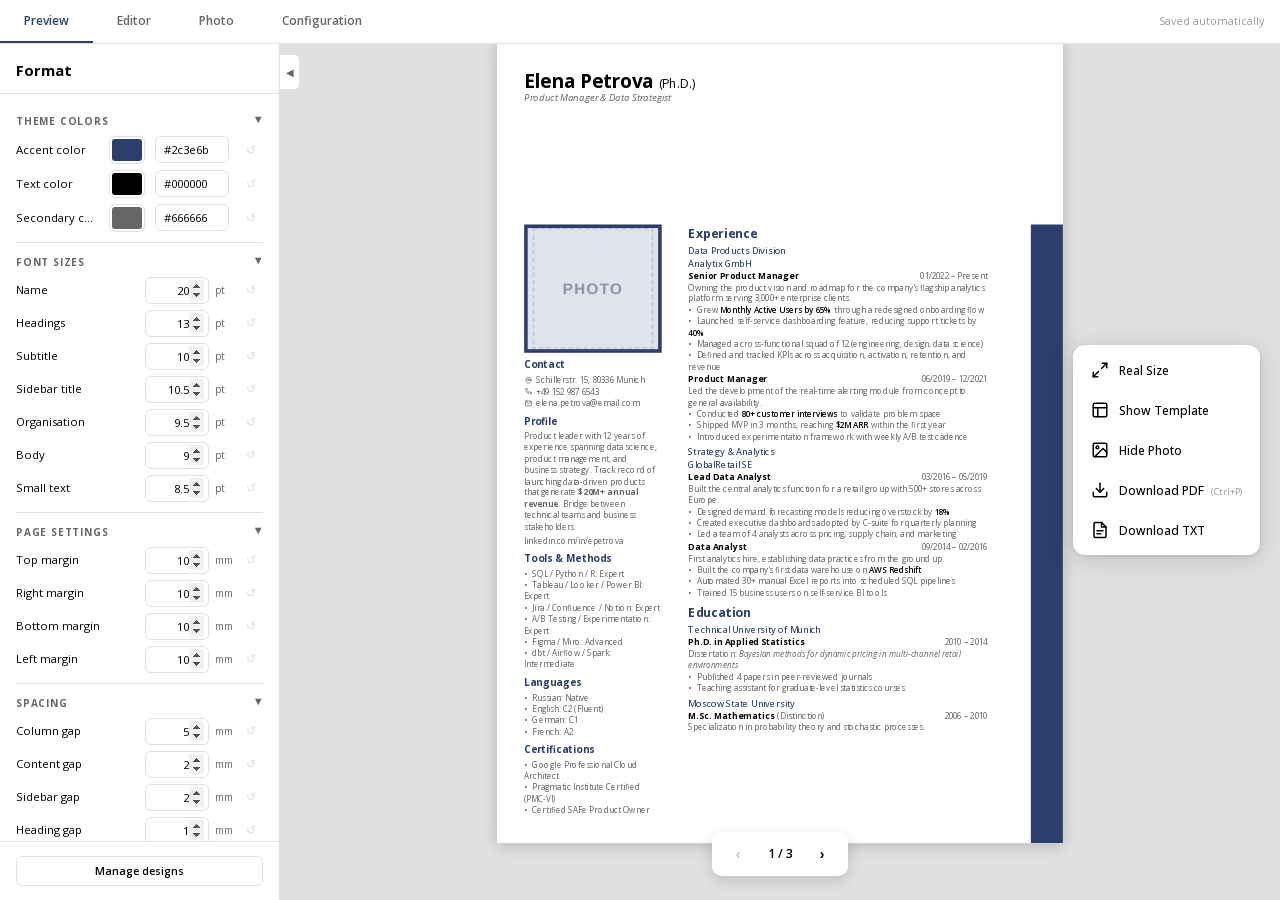
==== cv.html @ 2c064ad5 "Clean up pasted text in rich-text fields Pasting from chat apps, web pages or Google Docs inserted t" ====
<!DOCTYPE html>
<html lang="de">
<head>
<meta charset="UTF-8">
<meta name="viewport" content="width=device-width, initial-scale=1.0">
<title>Blatt – CV</title>
<style>
  /* ── Embedded Open Sans (latin + latin-ext; static 400/500/600/700, normal + italic) ──
     Static instances, not the variable font: Chrome's print-to-PDF embeds variable
     fonts as Type 3, which ATS parsers and upload virus scanners often choke on. */
  /* latin-ext */
  @font-face {
    font-family: 'Open Sans';
    font-style: normal;
    font-weight: 400;
    font-display: swap;
    src: url([data-uri]) format('woff2');
    unicode-range: U+0100-02BA, U+02BD-02C5, U+02C7-02CC, U+02CE-02D7, U+02DD-02FF, U+0304, U+0308, U+0329, U+1D00-1DBF, U+1E00-1E9F, U+1EF2-1EFF, U+2020, U+20A0-20AB, U+20AD-20C0, U+2113, U+2C60-2C7F, U+A720-A7FF;
  }
  /* latin */
  @font-face {
    font-family: 'Open Sans';
    font-style: normal;
    font-weight: 400;
    font-display: swap;
    src: url([data-uri]) format('woff2');
    unicode-range: U+0000-00FF, U+0131, U+0152-0153, U+02BB-02BC, U+02C6, U+02DA, U+02DC, U+0304, U+0308, U+0329, U+2000-206F, U+20AC, U+2122, U+2191, U+2193, U+2212, U+2215, U+FEFF, U+FFFD;
  }
  /* latin-ext */
  @font-face {
    font-family: 'Open Sans';
    font-style: normal;
    font-weight: 500;
    font-display: swap;
    src: url([data-uri]) format('woff2');
    unicode-range: U+0100-02BA, U+02BD-02C5, U+02C7-02CC, U+02CE-02D7, U+02DD-02FF, U+0304, U+0308, U+0329, U+1D00-1DBF, U+1E00-1E9F, U+1EF2-1EFF, U+2020, U+20A0-20AB, U+20AD-20C0, U+2113, U+2C60-2C7F, U+A720-A7FF;
  }
  /* latin */
  @font-face {
    font-family: 'Open Sans';
    font-style: normal;
    font-weight: 500;
    font-display: swap;
    src: url([data-uri]) format('woff2');
    unicode-range: U+0000-00FF, U+0131, U+0152-0153, U+02BB-02BC, U+02C6, U+02DA, U+02DC, U+0304, U+0308, U+0329, U+2000-206F, U+20AC, U+2122, U+2191, U+2193, U+2212, U+2215, U+FEFF, U+FFFD;
  }
  /* latin-ext */
  @font-face {
    font-family: 'Open Sans';
    font-style: normal;
    font-weight: 600;
    font-display: swap;
    src: url([data-uri]) format('woff2');
    unicode-range: U+0100-02BA, U+02BD-02C5, U+02C7-02CC, U+02CE-02D7, U+02DD-02FF, U+0304, U+0308, U+0329, U+1D00-1DBF, U+1E00-1E9F, U+1EF2-1EFF, U+2020, U+20A0-20AB, U+20AD-20C0, U+2113, U+2C60-2C7F, U+A720-A7FF;
  }
  /* latin */
  @font-face {
    font-family: 'Open Sans';
    font-style: normal;
    font-weight: 600;
    font-display: swap;
    src: url([data-uri]) format('woff2');
    unicode-range: U+0000-00FF, U+0131, U+0152-0153, U+02BB-02BC, U+02C6, U+02DA, U+02DC, U+0304, U+0308, U+0329, U+2000-206F, U+20AC, U+2122, U+2191, U+2193, U+2212, U+2215, U+FEFF, U+FFFD;
  }
  /* latin-ext */
  @font-face {
    font-family: 'Open Sans';
    font-style: normal;
    font-weight: 700;
    font-display: swap;
    src: url([data-uri]) format('woff2');
    unicode-range: U+0100-02BA, U+02BD-02C5, U+02C7-02CC, U+02CE-02D7, U+02DD-02FF, U+0304, U+0308, U+0329, U+1D00-1DBF, U+1E00-1E9F, U+1EF2-1EFF, U+2020, U+20A0-20AB, U+20AD-20C0, U+2113, U+2C60-2C7F, U+A720-A7FF;
  }
  /* latin */
  @font-face {
    font-family: 'Open Sans';
    font-style: normal;
    font-weight: 700;
    font-display: swap;
    src: url([data-uri]) format('woff2');
    unicode-range: U+0000-00FF, U+0131, U+0152-0153, U+02BB-02BC, U+02C6, U+02DA, U+02DC, U+0304, U+0308, U+0329, U+2000-206F, U+20AC, U+2122, U+2191, U+2193, U+2212, U+2215, U+FEFF, U+FFFD;
  }
  /* latin-ext */
  @font-face {
    font-family: 'Open Sans';
    font-style: italic;
    font-weight: 400;
    font-display: swap;
    src: url([data-uri]) format('woff2');
    unicode-range: U+0100-02BA, U+02BD-02C5, U+02C7-02CC, U+02CE-02D7, U+02DD-02FF, U+0304, U+0308, U+0329, U+1D00-1DBF, U+1E00-1E9F, U+1EF2-1EFF, U+2020, U+20A0-20AB, U+20AD-20C0, U+2113, U+2C60-2C7F, U+A720-A7FF;
  }
  /* latin */
  @font-face {
    font-family: 'Open Sans';
    font-style: italic;
    font-weight: 400;
    font-display: swap;
    src: url([data-uri]) format('woff2');
    unicode-range: U+0000-00FF, U+0131, U+0152-0153, U+02BB-02BC, U+02C6, U+02DA, U+02DC, U+0304, U+0308, U+0329, U+2000-206F, U+20AC, U+2122, U+2191, U+2193, U+2212, U+2215, U+FEFF, U+FFFD;
  }
  /* latin-ext */
  @font-face {
    font-family: 'Open Sans';
    font-style: italic;
    font-weight: 500;
    font-display: swap;
    src: url([data-uri]) format('woff2');
    unicode-range: U+0100-02BA, U+02BD-02C5, U+02C7-02CC, U+02CE-02D7, U+02DD-02FF, U+0304, U+0308, U+0329, U+1D00-1DBF, U+1E00-1E9F, U+1EF2-1EFF, U+2020, U+20A0-20AB, U+20AD-20C0, U+2113, U+2C60-2C7F, U+A720-A7FF;
  }
  /* latin */
  @font-face {
    font-family: 'Open Sans';
    font-style: italic;
    font-weight: 500;
    font-display: swap;
    src: url([data-uri]) format('woff2');
    unicode-range: U+0000-00FF, U+0131, U+0152-0153, U+02BB-02BC, U+02C6, U+02DA, U+02DC, U+0304, U+0308, U+0329, U+2000-206F, U+20AC, U+2122, U+2191, U+2193, U+2212, U+2215, U+FEFF, U+FFFD;
  }
  /* latin-ext */
  @font-face {
    font-family: 'Open Sans';
    font-style: italic;
    font-weight: 600;
    font-display: swap;
    src: url([data-uri]) format('woff2');
    unicode-range: U+0100-02BA, U+02BD-02C5, U+02C7-02CC, U+02CE-02D7, U+02DD-02FF, U+0304, U+0308, U+0329, U+1D00-1DBF, U+1E00-1E9F, U+1EF2-1EFF, U+2020, U+20A0-20AB, U+20AD-20C0, U+2113, U+2C60-2C7F, U+A720-A7FF;
  }
  /* latin */
  @font-face {
    font-family: 'Open Sans';
    font-style: italic;
    font-weight: 600;
    font-display: swap;
    src: url([data-uri]) format('woff2');
    unicode-range: U+0000-00FF, U+0131, U+0152-0153, U+02BB-02BC, U+02C6, U+02DA, U+02DC, U+0304, U+0308, U+0329, U+2000-206F, U+20AC, U+2122, U+2191, U+2193, U+2212, U+2215, U+FEFF, U+FFFD;
  }
  /* latin-ext */
  @font-face {
    font-family: 'Open Sans';
    font-style: italic;
    font-weight: 700;
    font-display: swap;
    src: url([data-uri]) format('woff2');
    unicode-range: U+0100-02BA, U+02BD-02C5, U+02C7-02CC, U+02CE-02D7, U+02DD-02FF, U+0304, U+0308, U+0329, U+1D00-1DBF, U+1E00-1E9F, U+1EF2-1EFF, U+2020, U+20A0-20AB, U+20AD-20C0, U+2113, U+2C60-2C7F, U+A720-A7FF;
  }
  /* latin */
  @font-face {
    font-family: 'Open Sans';
    font-style: italic;
    font-weight: 700;
    font-display: swap;
    src: url([data-uri]) format('woff2');
    unicode-range: U+0000-00FF, U+0131, U+0152-0153, U+02BB-02BC, U+02C6, U+02DA, U+02DC, U+0304, U+0308, U+0329, U+2000-206F, U+20AC, U+2122, U+2191, U+2193, U+2212, U+2215, U+FEFF, U+FFFD;
  }
  :root {
    /* ── CV Colors (these 3 define the printed PDF look) ── */
    --color-black:        #000;
    --color-blue:         #2c3e6b;
    --color-grey:         #666;

    /* ── Interface Colors (ui- prefix = only visible on screen, not in PDF) ── */
    --ui-bg:              #fff;
    --ui-blue-hover:      #1e2d4d;
    --ui-grey-light:      #999;
    --ui-border:          #e0e0e0;
    --ui-hover:           #f0f0f0;

    /* ── Font sizes ── */
    --fs-name:            20pt;
    --fs-heading:         13pt;   /* section titles + degree */
    --fs-subtitle:        10pt;
    --fs-sidebar-title:   10.5pt;
    --fs-org:             9.5pt;
    --fs-body:            9pt;
    --fs-small:           8.5pt;  /* detail, dates, links, contact */

    /* ── Spacing ── */
    --page-margin-top:    10mm;
    --page-margin-right:  10mm;
    --page-margin-bottom: 10mm;
    --page-margin-left:   10mm;
    --col-gap:            5mm;
    --content-gap:        2mm;    /* between main content sections on a page */
    --sidebar-gap:        2mm;    /* between sidebar sections */
    --heading-gap:        1mm;    /* below section headings */
    --entry-gap:          1.5mm;  /* between organizations in a section */
    --sub-entry-gap:      0.5mm;  /* between sub-entries in an organization */
    --bullet-indent:      2mm;    /* space between bullet and text */
    --line-height:        140;    /* global line height as % of font size */

    /* ── Layout ── */
    --sidebar-width:      66mm;
    --bar-width:          12mm;

    /* ── Photo ── */
    --photo-size:         50;    /* slider position 0-100, mapped to mm in .cv-photo */
    --photo-border-width: 5px;
  }

  @page {
    size: A4;
    margin: 0;
  }

  * {
    margin: 0;
    padding: 0;
    box-sizing: border-box;
  }

  html, body {
    font-family: 'Open Sans', sans-serif;
    font-size: var(--fs-body);
    line-height: calc(var(--line-height) / 100);
    color: var(--color-black);
    background: var(--ui-border);
    margin: 0;
    min-height: 100vh;
  }

  /* ── Viewport: scrollable area holding the A4 page ── */
  .viewport {
    display: flex;
    justify-content: center;
    padding: 60px 20px 40px;
    min-height: 100vh;
    margin-left: 280px;
    transform-origin: top center;
    transition: margin-left 0.25s ease;
  }

  .viewport.full-width {
    margin-left: 0;
  }

  /* ── Page ── */
  .page {
    width: 210mm;
    min-height: 297mm;
    height: 297mm;
    background: var(--ui-bg);
    display: flex;
    flex-direction: column;
    overflow: hidden;
    box-shadow: 0 2px 20px rgba(0,0,0,0.2);
    flex-shrink: 0;
    position: relative; /* anchor for the absolutely positioned circular photo */
  }

  /* ── Header ── */
  .header {
    padding: var(--page-margin-top) var(--page-margin-right) 0 var(--page-margin-left);
    flex-shrink: 0;
  }

  .header h1 {
    font-size: var(--fs-name);
    font-weight: 700;
    color: var(--color-black);
    line-height: 1.15;
  }

  .header h1 .degree {
    font-size: var(--fs-heading);
    font-weight: 400;
  }

  .header .subtitle {
    font-size: var(--fs-subtitle);
    font-weight: 400;
    color: var(--color-grey);
    font-style: italic;
  }

  /* ── Content container: pushed to bottom of page, children top-aligned ── */
  .content {
    display: flex;
    flex-direction: row;
    align-items: flex-start;
    margin-top: auto;
  }

  /* ── Sidebar ── */
  .sidebar {
    width: var(--sidebar-width);
    min-width: var(--sidebar-width);
    padding: 0 var(--col-gap) var(--page-margin-bottom) var(--page-margin-left);
  }

  .sidebar h2 {
    font-size: var(--fs-sidebar-title);
    font-weight: 700;
    color: var(--color-blue);
  }

  .sidebar .contact-item {
    display: flex;
    align-items: center;
    gap: 5px;
    font-size: var(--fs-small);
    color: var(--color-grey);
  }

  .sidebar .contact-item .icon {
    flex-shrink: 0;
    width: 12px;
    display: flex;
    align-items: center;
    justify-content: center;
  }

  .sidebar .contact-item .icon svg {
    display: block;
  }

  .sidebar .contact-item a {
    color: var(--color-grey);
    text-decoration: none;
  }

  .sidebar p {
    font-size: var(--fs-small);
    font-weight: 400;
    color: var(--color-grey);
  }

  .sidebar .links {
    margin-top: var(--heading-gap);
  }

  .sidebar .links a {
    display: block;
    color: var(--color-grey);
    text-decoration: none;
    font-size: var(--fs-small);
  }

  .sidebar ul {
    list-style: none;
    padding: 0;
  }

  .sidebar ul li {
    font-size: var(--fs-small);
    color: var(--color-grey);
  }

  .sidebar ul li::before {
    content: "\2022";
    margin-right: var(--bullet-indent);
    color: var(--color-grey);
  }

  /* ── Main content ── */
  .main {
    flex: 1;
    padding: 0 calc(var(--bar-width) + 4mm) var(--page-margin-bottom) var(--col-gap);
  }

  .main h2 {
    font-size: var(--fs-heading);
    font-weight: 700;
    color: var(--color-blue);
  }

  /* ── Spacer divs (explicit gaps between elements) ── */
  .spacer-content  { height: var(--content-gap);   width: 100%; }
  .spacer-sidebar  { height: var(--sidebar-gap);   width: 100%; }
  .spacer-heading  { height: var(--heading-gap);   width: 100%; }
  .spacer-entry    { height: var(--entry-gap);     width: 100%; }
  .spacer-sub      { height: var(--sub-entry-gap); width: 100%; }

  .entry-org {
    font-size: var(--fs-org);
    font-weight: 500;
    color: var(--color-blue);
  }

  .entry-role {
    display: flex;
    justify-content: space-between;
    align-items: baseline;
    flex-wrap: wrap;
    gap: 4px;
  }

  .entry-role .role {
    font-weight: 700;
    font-size: var(--fs-body);
    color: var(--color-black);
  }

  .entry-role .dates {
    font-weight: 400;
    font-size: var(--fs-small);
    color: var(--color-grey);
    white-space: nowrap;
  }

  .entry-detail {
    font-size: var(--fs-small);
    color: var(--color-grey);
  }

  .entry-detail em {
    font-style: italic;
  }

  .entry-detail-list {
    font-size: var(--fs-small);
    color: var(--color-grey);
    list-style: none;
    padding-left: 0;
  }

  .entry-detail-list li::before {
    content: "\2022";
    margin-right: var(--bullet-indent);
    color: var(--color-grey);
  }

  .entry-detail-list strong {
    font-weight: 600;
    color: var(--color-black);
  }

  .entry-detail strong {
    font-weight: 600;
    color: var(--color-black);
  }

  .entry-role .role .note {
    font-weight: 400;
    color: var(--color-grey);
  }

  /* ── Inline links in CV content: underline only, inherit color ── */
  .page a, .page-extra a {
    color: inherit;
    text-decoration: underline;
  }

  /* ── Photo (first page only, either in the sidebar or the header corner) ──
     The size slider is a 0-100 value; each placement maps it onto its own mm
     range. The image is always cover-fitted and centred, so shrinking the frame
     crops evenly from the edges. */
  .cv-photo {
    overflow: hidden;
    background-color: var(--ui-hover);
    background-repeat: no-repeat;
    background-size: cover;
    background-position: center;
    flex-shrink: 0;
  }

  .cv-photo.has-border {
    border: var(--photo-border-width) solid var(--color-blue);
  }

  /* Square: full sidebar width, height follows the slider (25mm → 70mm) */
  .cv-photo--square {
    width: 100%;
    height: calc(25mm + var(--photo-size) * 0.45mm);
  }

  /* Circle: ratio locked, diameter follows the slider (20mm → 45mm).
     Absolutely positioned so it never displaces the name or subtitle. */
  .cv-photo--circle {
    position: absolute;
    top: var(--page-margin-top);
    right: var(--page-margin-right);
    width: calc(20mm + var(--photo-size) * 0.25mm);
    height: calc(20mm + var(--photo-size) * 0.25mm);
    border-radius: 50%;
    z-index: 2;
  }

  /* ── Blue decorative bar (stretches full height of bottom section) ── */
  .blue-bar {
    width: var(--bar-width);
    min-width: var(--bar-width);
    background: var(--color-blue);
    align-self: stretch;
  }

  @media print {
    * {
      -webkit-print-color-adjust: exact !important;
      print-color-adjust: exact !important;
    }
    html, body {
      width: 210mm;
      height: 297mm;
      background: white;
      overflow: hidden;
    }
    .viewport {
      padding: 0;
      margin-left: 0;
      min-height: auto;
      transform: none !important;
    }
    .page {
      box-shadow: none;
    }
    .panel, .modal-overlay, .toast { display: none !important; }
  }

  /* ── Floating Panel ── */
  .panel {
    position: fixed;
    top: 50%;
    right: 20px;
    transform: translateY(-50%);
    display: flex;
    flex-direction: column;
    gap: 2px;
    z-index: 1000;
    background: var(--ui-bg);
    border-radius: 12px;
    padding: 6px;
    box-shadow: 0 4px 24px rgba(0,0,0,0.15), 0 1px 4px rgba(0,0,0,0.1);
    font-family: 'Open Sans', sans-serif;
    min-width: 160px;
  }

  .panel .divider {
    height: 1px;
    background: var(--ui-border);
    margin: 4px 0;
  }

  /* Buttons with icon + text */
  .panel .btn {
    display: flex;
    align-items: center;
    gap: 10px;
    width: 100%;
    padding: 10px 12px;
    border: none;
    border-radius: 8px;
    background: transparent;
    color: var(--color-black);
    cursor: pointer;
    transition: background 0.15s, color 0.15s;
    font-family: 'Open Sans', sans-serif;
    font-size: 9pt;
    font-weight: 500;
    text-align: left;
    white-space: nowrap;
  }

  .panel .btn:hover {
    background: var(--ui-hover);
    color: var(--color-blue);
  }

  .panel .btn.active {
    background: var(--color-blue);
    color: white;
  }

  .panel .btn.active:hover {
    background: var(--ui-blue-hover);
  }

  .panel .btn svg {
    width: 18px;
    height: 18px;
    flex-shrink: 0;
  }

  .panel .btn.primary {
    background: var(--color-blue);
    color: white;
  }

  .panel .btn.primary:hover {
    background: var(--ui-blue-hover);
  }

  /* ── Download Modal ── */
  .modal-overlay {
    display: none;
    position: fixed;
    inset: 0;
    background: rgba(0,0,0,0.35);
    z-index: 2000;
    justify-content: center;
    align-items: center;
  }

  .modal-overlay.open {
    display: flex;
  }

  .modal {
    background: var(--ui-bg);
    border-radius: 14px;
    padding: 28px 32px 24px;
    box-shadow: 0 8px 40px rgba(0,0,0,0.2);
    font-family: 'Open Sans', sans-serif;
    min-width: 360px;
    max-width: 440px;
    animation: modal-in 0.15s ease-out;
  }

  @keyframes modal-in {
    from { opacity: 0; transform: scale(0.95) translateY(8px); }
    to   { opacity: 1; transform: scale(1) translateY(0); }
  }

  .modal h3 {
    font-size: 12pt;
    font-weight: 700;
    color: var(--color-black);
    margin-bottom: 4px;
  }

  .modal p {
    font-size: 9pt;
    color: var(--color-grey);
    margin-bottom: 16px;
  }

  .modal .modal-input {
    width: 100%;
    padding: 10px 14px;
    border: 1.5px solid var(--ui-border);
    border-radius: 8px;
    font-family: 'Open Sans', sans-serif;
    font-size: 10pt;
    color: var(--color-black);
    margin-bottom: 20px;
    transition: border-color 0.15s;
  }

  .modal .modal-input:focus {
    outline: none;
    border-color: var(--color-blue);
  }

  .modal .modal-export-options {
    display: flex;
    flex-direction: column;
    gap: 8px;
    margin-bottom: 16px;
  }

  .modal .modal-export-option {
    display: flex;
    align-items: center;
    gap: 12px;
    width: 100%;
    padding: 12px 14px;
    border: 1.5px solid var(--ui-border);
    border-radius: 8px;
    background: white;
    cursor: pointer;
    transition: border-color 0.15s, background 0.15s;
    font-family: 'Open Sans', sans-serif;
    text-align: left;
  }

  .modal .modal-export-option:hover {
    border-color: var(--color-blue);
    background: #f0f4ff;
  }

  .modal .modal-export-option svg {
    flex-shrink: 0;
    color: var(--color-blue);
  }

  .modal .modal-export-label {
    display: block;
    font-size: 9pt;
    font-weight: 600;
    color: var(--color-black);
  }

  .modal .modal-export-desc {
    display: block;
    font-size: 8pt;
    font-weight: 400;
    color: #888;
    margin-top: 1px;
  }

  .modal .modal-actions {
    display: flex;
    justify-content: flex-end;
    gap: 8px;
  }

  .modal .modal-actions button {
    padding: 9px 20px;
    border: none;
    border-radius: 8px;
    font-family: 'Open Sans', sans-serif;
    font-size: 9pt;
    font-weight: 600;
    cursor: pointer;
    transition: background 0.15s;
  }

  .modal .modal-cancel {
    background: var(--ui-hover);
    color: var(--color-black);
  }

  .modal .modal-cancel:hover {
    background: var(--ui-border);
  }

  .modal .modal-confirm {
    background: var(--color-blue);
    color: white;
  }

  .modal .modal-confirm:hover {
    background: var(--ui-blue-hover);
  }

  /* ── Configuration workspace ── */
  .configuration-view { display: none; min-height: 100vh; padding: 76px 40px 40px; background: #f5f5f5; font-family: 'Open Sans', sans-serif; }
  .configuration-view.active { display: block; }
  .configuration-view.active ~ .page-nav { display: none !important; }
  .configuration-page { max-width: 980px; margin: 0 auto; }
  .configuration-page > h2 { font-size: 18pt; color: var(--color-black); margin-bottom: 5px; }
  .configuration-intro { color: var(--color-grey); font-size: 10pt; margin-bottom: 28px; }
  .library-grid { display: grid; grid-template-columns: 1fr 1fr; gap: 0; background: white; border: 1px solid var(--ui-border); border-radius: 12px; box-shadow: 0 3px 16px rgba(0,0,0,.06); overflow: hidden; }
  .library-column { padding: 26px; }
  .library-column + .library-column { border-left: 1px solid var(--ui-border); }
  .library-heading { display: flex; align-items: baseline; justify-content: space-between; gap: 12px; margin-bottom: 4px; }
  .library-heading h4 { font-size: 10pt; color: var(--color-black); }
  .library-heading span { font-size: 8pt; color: var(--color-grey); }
  .library-description { font-size: 8.5pt; line-height: 1.45; color: var(--color-grey); margin: 0 0 12px; min-height: 38px; }
  .library-list { display: flex; flex-direction: column; gap: 7px; margin-bottom: 12px; }
  .library-item { display: flex; align-items: center; gap: 8px; padding: 9px 10px; border: 1.5px solid var(--ui-border); border-radius: 8px; background: white; }
  .library-item.current { border-color: var(--color-blue); background: #f0f4ff; }
  .library-item-name { flex: 1; min-width: 0; font-size: 8.5pt; font-weight: 600; overflow: hidden; text-overflow: ellipsis; white-space: nowrap; }
  .library-badge { padding: 2px 5px; border-radius: 4px; background: var(--color-blue); color: white; font-size: 6.5pt; font-weight: 700; text-transform: uppercase; letter-spacing: .3px; }
  .library-item button, .library-tools button { border: none; border-radius: 6px; padding: 6px 8px; background: var(--ui-hover); color: var(--color-black); font-family: 'Open Sans', sans-serif; font-size: 7.5pt; font-weight: 600; cursor: pointer; }
  .library-item button:hover, .library-tools button:hover { background: var(--ui-border); }
  .library-item button.library-danger:hover { background: #fee; color: #c0392b; }
  .library-tools { display: flex; flex-wrap: wrap; gap: 6px; }
  .library-tools .library-primary { background: var(--color-blue); color: white; }
  .library-tools .library-primary:hover { background: var(--ui-blue-hover); }
  .document-import-card { margin-top: 22px; padding: 24px 26px; background: white; border: 1px solid var(--ui-border); border-radius: 12px; box-shadow: 0 3px 16px rgba(0,0,0,.06); }
  .document-import-card h3 { font-size: 11pt; color: var(--color-black); margin-bottom: 5px; }
  .document-import-card p { max-width: 720px; color: var(--color-grey); font-size: 9pt; line-height: 1.5; margin-bottom: 15px; }
  .document-import-card .library-tools { margin-bottom: 12px; }
  .document-import-note { font-size: 8pt !important; color: var(--ui-grey-light) !important; margin: 0 !important; }
  @media (max-width: 720px) { .configuration-view { padding: 64px 16px 24px; } .library-grid { grid-template-columns: 1fr; } .library-column + .library-column { border-left: 0; border-top: 1px solid var(--ui-border); } }

  /* ── Photo workspace ── */
  .photo-view { display: none; min-height: 100vh; padding: 76px 40px 40px; background: #f5f5f5; font-family: 'Open Sans', sans-serif; }
  .photo-view.active { display: block; }
  .photo-view.active ~ .page-nav { display: none !important; }
  .photo-page { max-width: 980px; margin: 0 auto; }
  .photo-page > h2 { font-size: 18pt; color: var(--color-black); margin-bottom: 5px; }
  .photo-intro { color: var(--color-grey); font-size: 10pt; margin-bottom: 28px; }
  .photo-grid { display: grid; grid-template-columns: minmax(0, 1fr) 260px; gap: 0; background: white; border: 1px solid var(--ui-border); border-radius: 12px; box-shadow: 0 3px 16px rgba(0,0,0,.06); overflow: hidden; }
  .photo-column { padding: 26px; }
  .photo-column + .photo-column { border-left: 1px solid var(--ui-border); background: #fafafa; }
  .photo-column h4 { font-size: 10pt; color: var(--color-black); margin-bottom: 4px; }
  .photo-column .photo-hint { font-size: 8.5pt; line-height: 1.45; color: var(--color-grey); margin: 0 0 14px; }

  /* Crop stage: drag the image inside a fixed square frame */
  .photo-stage-wrap { display: flex; gap: 20px; align-items: flex-start; flex-wrap: wrap; }
  .photo-stage {
    position: relative;
    width: 300px;
    height: 300px;
    border-radius: 10px;
    overflow: hidden;
    background: repeating-conic-gradient(#eee 0% 25%, #fff 0% 50%) 50% / 18px 18px;
    cursor: grab;
    touch-action: none;
    flex-shrink: 0;
    border: 1.5px solid var(--ui-border);
  }
  .photo-stage.--dragging { cursor: grabbing; }
  .photo-stage canvas { display: block; width: 300px; height: 300px; }
  .photo-stage-mask {
    position: absolute;
    inset: 0;
    pointer-events: none;
    box-shadow: 0 0 0 300px rgba(255,255,255,0.55);
    border: 1px dashed rgba(0,0,0,0.35);
  }
  .photo-stage-mask.--circle { border-radius: 50%; }
  .photo-stage-empty {
    position: absolute; inset: 0;
    display: flex; align-items: center; justify-content: center;
    text-align: center; padding: 24px;
    font-size: 9pt; color: var(--ui-grey-light);
    background: white;
  }
  .photo-controls { flex: 1; min-width: 230px; display: flex; flex-direction: column; gap: 14px; }
  .photo-slider-row { display: flex; align-items: center; gap: 10px; }
  .photo-slider-row label { font-size: 8.5pt; font-weight: 600; color: var(--color-black); width: 54px; flex-shrink: 0; }
  .photo-slider-row input[type=range] { flex: 1; accent-color: var(--color-blue); }
  .photo-slider-row .photo-slider-val { font-size: 8pt; color: var(--color-grey); width: 34px; text-align: right; }
  .photo-check { display: flex; align-items: center; gap: 8px; font-size: 8.5pt; color: var(--color-black); cursor: pointer; user-select: none; }
  .photo-check input { accent-color: var(--color-blue); width: 15px; height: 15px; cursor: pointer; }
  .photo-actions { display: flex; flex-wrap: wrap; gap: 6px; margin-top: 4px; }
  .photo-actions button { border: none; border-radius: 6px; padding: 8px 12px; background: var(--ui-hover); color: var(--color-black); font-family: 'Open Sans', sans-serif; font-size: 8pt; font-weight: 600; cursor: pointer; }
  .photo-actions button:hover { background: var(--ui-border); }
  .photo-actions button.photo-primary { background: var(--color-blue); color: white; }
  .photo-actions button.photo-primary:hover { background: var(--ui-blue-hover); }
  .photo-actions button.photo-danger:hover { background: #fee; color: #c0392b; }
  .photo-actions button:disabled { opacity: .4; cursor: default; }
  .photo-actions button:disabled:hover { background: var(--ui-hover); color: var(--color-black); }

  /* Live preview of both placements */
  .photo-preview-set { display: flex; flex-direction: column; gap: 18px; align-items: center; }
  .photo-preview-item { text-align: center; }
  .photo-preview-label { font-size: 7.5pt; text-transform: uppercase; letter-spacing: .6px; color: var(--color-grey); font-weight: 700; margin-top: 7px; }
  .photo-preview-frame { overflow: hidden; background-color: var(--ui-hover); background-repeat: no-repeat; background-size: cover; background-position: center; margin: 0 auto; }
  .photo-preview-frame.--square { width: 132px; height: 96px; }
  .photo-preview-frame.--circle { width: 104px; height: 104px; border-radius: 50%; }
  .photo-preview-frame.has-border { border: 3px solid var(--color-blue); }
  .photo-status { font-size: 8pt; color: var(--ui-grey-light); margin-top: 16px; line-height: 1.5; }
  @media (max-width: 860px) { .photo-view { padding: 64px 16px 24px; } .photo-grid { grid-template-columns: 1fr; } .photo-column + .photo-column { border-left: 0; border-top: 1px solid var(--ui-border); } }

  /* ── Format Panel (fixed left side) ── */
  .format-panel {
    position: fixed;
    top: 44px;
    left: 0;
    width: 280px;
    height: calc(100vh - 44px);
    background: var(--ui-bg);
    border-right: 1px solid var(--ui-border);
    display: flex;
    flex-direction: column;
    font-family: 'Open Sans', sans-serif;
    z-index: 900;
    transition: transform 0.25s ease;
  }

  .format-panel.hidden {
    transform: translateX(-100%);
  }

  /* Toggle button on the edge of the format panel */
  .format-panel-toggle {
    position: fixed;
    top: 54px;
    left: 280px;
    width: 20px;
    height: 36px;
    background: var(--ui-bg);
    border: 1px solid var(--ui-border);
    border-left: none;
    border-radius: 0 6px 6px 0;
    cursor: pointer;
    z-index: 901;
    display: flex;
    align-items: center;
    justify-content: center;
    font-size: 10px;
    color: var(--color-grey);
    transition: left 0.25s ease;
  }

  .format-panel-toggle:hover {
    background: var(--ui-hover);
    color: var(--color-black);
  }

  .format-panel.hidden ~ .format-panel-toggle {
    left: 0;
  }

  .format-panel-header {
    display: flex;
    align-items: center;
    padding: 16px 16px 12px;
    border-bottom: 1px solid var(--ui-border);
    flex-shrink: 0;
  }

  .format-panel-header h3 {
    font-size: 11pt;
    font-weight: 700;
    color: var(--color-black);
  }

  .format-panel-body {
    flex: 1;
    overflow-y: auto;
    padding: 12px 16px 20px;
  }

  .drawer-group {
    margin-bottom: 4px;
    border-bottom: 1px solid var(--ui-border);
    padding-bottom: 4px;
  }

  .drawer-group-title {
    font-size: 7.5pt;
    font-weight: 700;
    text-transform: uppercase;
    letter-spacing: 0.8px;
    color: var(--color-grey);
    margin-bottom: 0;
    cursor: pointer;
    display: flex;
    align-items: center;
    justify-content: space-between;
    padding: 8px 0;
    user-select: none;
  }

  .drawer-group-title:hover {
    color: var(--color-black);
  }

  .drawer-group-title::after {
    content: '\25B6';
    font-size: 6pt;
    transition: transform 0.2s ease;
  }

  .drawer-group.open .drawer-group-title::after {
    transform: rotate(90deg);
  }

  .drawer-group-content {
    overflow: hidden;
    max-height: 0;
    transition: max-height 0.25s ease;
  }

  .drawer-group.open .drawer-group-content {
    max-height: 500px;
  }

  /* Number control row */
  .fmt-row {
    display: flex;
    align-items: center;
    gap: 6px;
    margin-bottom: 6px;
  }

  .fmt-label {
    flex: 1;
    font-size: 8.5pt;
    color: var(--color-black);
    white-space: nowrap;
    overflow: hidden;
    text-overflow: ellipsis;
  }

  .fmt-input {
    width: 64px;
    padding: 5px 4px 5px 8px;
    border: 1.5px solid var(--ui-border);
    border-radius: 6px;
    font-family: 'Open Sans', sans-serif;
    font-size: 8.5pt;
    color: var(--color-black);
    text-align: right;
    -moz-appearance: textfield;
    appearance: textfield;
  }

  .fmt-input:focus {
    outline: none;
    border-color: var(--color-blue);
  }

  .fmt-input::-webkit-inner-spin-button {
    opacity: 1;
    height: 20px;
  }

  .fmt-unit {
    font-size: 7.5pt;
    color: var(--color-grey);
    width: 18px;
    text-align: left;
  }

  .fmt-reset {
    width: 24px;
    height: 24px;
    border: none;
    background: transparent;
    cursor: pointer;
    border-radius: 4px;
    color: var(--ui-grey-light);
    font-size: 12px;
    display: flex;
    align-items: center;
    justify-content: center;
    transition: color 0.15s, background 0.15s;
    flex-shrink: 0;
  }

  .fmt-reset:hover {
    background: var(--ui-hover);
    color: var(--color-blue);
  }

  .fmt-reset.is-default {
    opacity: 0.3;
    pointer-events: none;
  }

  /* Slider control row (photo size) */
  .fmt-range-input {
    flex: 1;
    min-width: 0;
    accent-color: var(--color-blue);
    cursor: pointer;
  }

  .fmt-range-val {
    font-size: 7.5pt;
    color: var(--color-grey);
    width: 30px;
    text-align: right;
  }

  /* Checkbox control row (photo border) */
  .fmt-check-input {
    width: 16px;
    height: 16px;
    accent-color: var(--color-blue);
    cursor: pointer;
    flex-shrink: 0;
  }

  /* Dropdown control row (photo placement) */
  .fmt-select {
    width: 96px;
    padding: 5px 6px;
    border: 1.5px solid var(--ui-border);
    border-radius: 6px;
    background: white;
    font-family: 'Open Sans', sans-serif;
    font-size: 8.5pt;
    color: var(--color-black);
    cursor: pointer;
  }

  .fmt-select:focus {
    outline: none;
    border-color: var(--color-blue);
  }

  /* Inline note under a control group */
  .fmt-note {
    font-size: 7.5pt;
    line-height: 1.45;
    color: var(--ui-grey-light);
    margin: 2px 0 6px;
  }

  .fmt-note a {
    color: var(--color-blue);
    cursor: pointer;
    text-decoration: underline;
  }

  /* Color control */
  .fmt-color-row {
    display: flex;
    align-items: center;
    gap: 10px;
    margin-bottom: 6px;
  }

  .fmt-color-input {
    width: 36px;
    height: 28px;
    border: 1.5px solid var(--ui-border);
    border-radius: 6px;
    cursor: pointer;
    padding: 2px;
    background: transparent;
  }

  .fmt-color-input::-webkit-color-swatch-wrapper { padding: 0; }
  .fmt-color-input::-webkit-color-swatch { border: none; border-radius: 3px; }
  .fmt-color-input::-moz-color-swatch { border: none; border-radius: 3px; }

  .fmt-color-hex {
    width: 74px;
    padding: 5px 8px;
    border: 1.5px solid var(--ui-border);
    border-radius: 6px;
    font-family: 'Open Sans', sans-serif;
    font-size: 8.5pt;
    color: var(--color-black);
  }

  .fmt-color-hex:focus {
    outline: none;
    border-color: var(--color-blue);
  }

  /* Preset section */
  .format-panel-footer {
    border-top: 1px solid var(--ui-border);
    padding: 14px 16px;
    flex-shrink: 0;
  }

  .preset-row {
    display: flex;
    gap: 6px;
    margin-bottom: 8px;
  }

  .preset-select {
    flex: 1;
    padding: 7px 10px;
    border: 1.5px solid var(--ui-border);
    border-radius: 6px;
    font-family: 'Open Sans', sans-serif;
    font-size: 8.5pt;
    color: var(--color-black);
    background: var(--ui-bg);
    cursor: pointer;
  }

  .preset-select:focus {
    outline: none;
    border-color: var(--color-blue);
  }

  .preset-actions {
    display: flex;
    gap: 6px;
  }

  .preset-btn {
    flex: 1;
    padding: 7px 0;
    border: 1.5px solid var(--ui-border);
    border-radius: 6px;
    font-family: 'Open Sans', sans-serif;
    font-size: 8pt;
    font-weight: 600;
    cursor: pointer;
    background: var(--ui-bg);
    color: var(--color-black);
    transition: background 0.15s, border-color 0.15s;
  }

  .preset-btn:hover {
    border-color: var(--color-blue);
    color: var(--color-blue);
  }

  .preset-btn.danger:hover {
    border-color: #c0392b;
    color: #c0392b;
  }

  .preset-btn.primary {
    background: var(--color-blue);
    border-color: var(--color-blue);
    color: white;
  }

  .preset-btn.primary:hover {
    background: var(--ui-blue-hover);
    border-color: var(--ui-blue-hover);
  }

  /* ── Tab Bar ── */
  .tab-bar {
    position: fixed;
    top: 0;
    left: 0;
    right: 0;
    height: 44px;
    background: var(--ui-bg);
    border-bottom: 1px solid var(--ui-border);
    display: flex;
    align-items: stretch;
    z-index: 1000;
    font-family: 'Open Sans', sans-serif;
  }

  .tab-bar button {
    padding: 0 24px;
    border: none;
    background: transparent;
    font-family: 'Open Sans', sans-serif;
    font-size: 9pt;
    font-weight: 600;
    color: var(--color-grey);
    cursor: pointer;
    border-bottom: 2px solid transparent;
    transition: color 0.15s, border-color 0.15s;
  }

  .tab-bar button:hover {
    color: var(--color-black);
  }

  .tab-bar button.active {
    color: var(--color-blue);
    border-bottom-color: var(--color-blue);
  }

  .tab-bar .save-indicator {
    margin-left: auto;
    display: flex;
    align-items: center;
    gap: 8px;
    padding-right: 16px;
    font-size: 8pt;
    color: var(--ui-grey-light);
  }

  .tab-bar .save-indicator.unsaved {
    color: #e67e22;
  }

  .tab-bar .save-indicator.unsaved::before {
    content: '';
    width: 6px;
    height: 6px;
    border-radius: 50%;
    background: #e67e22;
  }

  .tab-bar .tab-save-btn {
    padding: 5px 14px;
    margin: 5px;
    margin-right: 16px;
    border: none;
    border-radius: 6px;
    background: var(--color-blue);
    color: white;
    font-family: 'Open Sans', sans-serif;
    font-size: 8pt;
    font-weight: 600;
    cursor: pointer;
    transition: background 0.15s;
  }

  .tab-bar .tab-save-btn:hover {
    background: var(--ui-blue-hover);
  }

  /* ── Editor View ── */
  .editor-view {
    display: none;
    margin-left: 0;
    padding: 60px 40px 40px;
    min-height: 100vh;
    font-family: 'Open Sans', sans-serif;
  }

  .editor-view.active {
    display: block;
  }

  .viewport.active {
    display: flex;
  }

  .viewport:not(.active) {
    display: none;
  }

  /* Editor: header fields */
  .ed-header {
    display: flex;
    gap: 12px;
    margin-bottom: 20px;
    flex-wrap: wrap;
  }

  .ed-field {
    display: flex;
    flex-direction: column;
    gap: 4px;
  }

  .ed-field.full { flex: 1 1 100%; }
  .ed-field.grow { flex: 1; }

  .ed-label {
    font-size: 7.5pt;
    font-weight: 700;
    text-transform: uppercase;
    letter-spacing: 0.6px;
    color: var(--color-grey);
  }

  .ed-input {
    padding: 8px 10px;
    border: 1.5px solid var(--ui-border);
    border-radius: 6px;
    font-family: 'Open Sans', sans-serif;
    font-size: 9.5pt;
    color: var(--color-black);
    background: #fff;
    transition: border-color 0.15s;
  }

  .ed-input:focus {
    outline: none;
    border-color: var(--color-blue);
  }

  /* Editor: sections */
  .ed-section {
    border: 1.5px solid var(--ui-border);
    border-radius: 10px;
    margin-bottom: 12px;
    overflow: hidden;
  }

  .ed-section:last-child {
    margin-bottom: 0;
  }

  .ed-section-header {
    display: flex;
    align-items: center;
    gap: 8px;
    padding: 10px 14px;
    background: #d0d0d0;
    border-bottom: 1px solid var(--ui-border);
    cursor: pointer;
  }

  .ed-section.collapsed .ed-section-body {
    display: none;
  }

  .ed-section.collapsed .ed-section-header {
    border-bottom: none;
  }

  .ed-accordion-chevron {
    flex-shrink: 0;
    width: 28px;
    height: 28px;
    border: none;
    background: transparent;
    cursor: pointer;
    border-radius: 6px;
    color: var(--color-grey);
    font-size: 14px;
    display: flex;
    align-items: center;
    justify-content: center;
    transition: transform 0.2s, color 0.15s, background 0.15s;
    margin-left: auto;
  }

  .ed-accordion-chevron:hover {
    background: var(--ui-hover);
    color: var(--color-black);
  }

  .ed-section.collapsed .ed-accordion-chevron {
    transform: rotate(-90deg);
  }

  .ed-section-type {
    font-size: 7pt;
    font-weight: 700;
    text-transform: uppercase;
    letter-spacing: 0.6px;
    padding: 2px 6px;
    border-radius: 4px;
    flex: none;
    width: auto;
    min-width: fit-content;
  }

  .ed-section-type.sidebar {
    background: var(--color-blue);
    color: white;
  }

  .ed-section-type.main {
    background: var(--color-black);
    color: white;
  }

  .ed-section-title-input {
    flex: 1;
    padding: 4px 8px 4px 26px;
    border: 1.5px solid transparent;
    border-radius: 4px;
    font-family: 'Open Sans', sans-serif;
    font-size: 9.5pt;
    font-weight: 600;
    color: var(--color-black);
    background: transparent url("data:image/svg+xml,%3Csvg xmlns='http://www.w3.org/2000/svg' width='14' height='14' viewBox='0 0 24 24' fill='none' stroke='%23aaa' stroke-width='2' stroke-linecap='round' stroke-linejoin='round'%3E%3Cpath d='M17 3a2.83 2.83 0 1 1 4 4L7.5 20.5 2 22l1.5-5.5Z'/%3E%3C/svg%3E") no-repeat 6px center;
    transition: border-color 0.15s, background-color 0.15s;
  }

  .ed-section-title-input:hover {
    background-color: #f5f5f5;
    border-color: var(--ui-border);
  }

  .ed-section-title-input:focus {
    outline: none;
    border-color: var(--color-blue);
    background-color: #fff;
  }

  .ed-section-remove {
    width: 28px;
    height: 28px;
    border: none;
    background: transparent;
    cursor: pointer;
    border-radius: 6px;
    color: var(--ui-grey-light);
    font-size: 16px;
    display: flex;
    align-items: center;
    justify-content: center;
    transition: color 0.15s, background 0.15s;
    flex-shrink: 0;
  }

  .ed-section-remove:hover {
    background: #fde8e8;
    color: #c0392b;
  }

  .ed-section-body {
    padding: 12px 14px;
    background: var(--ui-hover);
  }

  /* Editor: bullet items */
  .ed-item-row {
    display: flex;
    align-items: center;
    gap: 6px;
    margin-bottom: 6px;
  }

  .ed-item-icon {
    width: 70px;
    padding: 6px 8px;
    border: 1.5px solid var(--ui-border);
    background: #fff;
    border-radius: 6px;
    font-family: 'Open Sans', sans-serif;
    font-size: 8pt;
    color: var(--color-grey);
    flex-shrink: 0;
  }

  .ed-item-icon:focus {
    outline: none;
    border-color: var(--color-blue);
  }

  .ed-item-input {
    flex: 1;
    padding: 6px 8px;
    border: 1.5px solid var(--ui-border);
    background: #fff;
    border-radius: 6px;
    font-family: 'Open Sans', sans-serif;
    font-size: 9pt;
    color: var(--color-black);
  }

  .ed-item-input:focus {
    outline: none;
    border-color: var(--color-blue);
  }

  .ed-item-remove {
    width: 24px;
    height: 24px;
    border: none;
    background: transparent;
    cursor: pointer;
    border-radius: 4px;
    color: var(--ui-grey-light);
    font-size: 14px;
    display: flex;
    align-items: center;
    justify-content: center;
    flex-shrink: 0;
  }

  .ed-item-remove:hover {
    color: #c0392b;
  }

  /* Editor: contenteditable paragraph */
  .ed-richtext {
    min-height: 48px;
    padding: 8px 10px;
    border: 1.5px solid var(--ui-border);
    border-radius: 6px;
    font-family: 'Open Sans', sans-serif;
    font-size: 9pt;
    color: var(--color-black);
    background: #fff;
    line-height: 1.5;
    margin-bottom: 6px;
  }

  .ed-richtext:focus {
    outline: none;
    border-color: var(--color-blue);
  }

  .ed-richtext:empty::before {
    content: attr(data-placeholder);
    color: var(--ui-grey-light);
  }

  .ed-richtext a {
    color: inherit;
    text-decoration: underline;
  }

  .ed-toolbar {
    display: flex;
    gap: 4px;
    margin-bottom: 6px;
  }

  .ed-toolbar button {
    width: 28px;
    height: 28px;
    border: 1.5px solid var(--ui-border);
    border-radius: 4px;
    background: var(--ui-bg);
    cursor: pointer;
    font-family: 'Open Sans', sans-serif;
    font-size: 9pt;
    color: var(--color-black);
    display: flex;
    align-items: center;
    justify-content: center;
    transition: background 0.15s;
  }

  .ed-toolbar button:hover {
    background: var(--ui-hover);
    border-color: var(--color-blue);
  }

  /* Editor: main section entries */
  .ed-entry {
    border: 1px solid var(--ui-border);
    border-radius: 8px;
    padding: 10px 12px;
    margin-bottom: 8px;
    background: var(--ui-bg);
  }

  .ed-entry:last-child {
    margin-bottom: 0;
  }

  .ed-entry-header {
    display: flex;
    align-items: center;
    gap: 6px;
    margin-bottom: 8px;
  }

  .ed-entry-header .ed-item-input {
    font-weight: 600;
  }

  .ed-entry-drag-handle {
    display: flex;
    align-items: center;
    justify-content: center;
    width: 20px;
    height: 20px;
    flex-shrink: 0;
    cursor: grab;
    opacity: 0.3;
    color: var(--color-grey);
    font-size: 11px;
    transition: opacity 0.15s;
  }

  .ed-entry:hover > .ed-entry-header .ed-entry-drag-handle {
    opacity: 0.6;
  }

  .ed-entry-drag-handle:active { cursor: grabbing; }

  .ed-entry.--dragging {
    opacity: 0.5;
  }

  .ed-entry.--dragOver {
    background-color: rgba(44, 62, 107, 0.04);
  }

  /* Sub-entries container */
  .ed-sub-entries {
    margin-top: 6px;
    padding-left: 16px;
    border-left: 2px solid var(--color-blue);
  }

  .ed-sub-entry {
    border: 1px solid var(--ui-border);
    border-radius: 6px;
    padding: 8px 10px;
    margin-bottom: 6px;
    background: var(--ui-bg);
  }

  .ed-sub-entry:last-of-type {
    margin-bottom: 0;
  }

  .ed-sub-entry.--dragging {
    opacity: 0.5;
  }

  .ed-sub-entry-header {
    display: flex;
    align-items: center;
    gap: 6px;
    margin-bottom: 6px;
  }

  .ed-sub-entry-header .ed-entry-drag-handle { font-size: 10px; }

  .ed-sub-entry:hover > .ed-sub-entry-header .ed-entry-drag-handle {
    opacity: 0.6;
  }

  .ed-entry-fields {
    display: flex;
    flex-direction: column;
    gap: 8px;
  }

  .ed-entry-labeled-field {
    display: flex;
    flex-direction: column;
    gap: 3px;
  }

  .ed-entry-labeled-field .ed-label {
    font-size: 7pt;
    font-weight: 700;
    text-transform: uppercase;
    letter-spacing: 0.5px;
    color: var(--color-grey);
  }

  .ed-entry-field-row {
    display: flex;
    align-items: center;
    gap: 6px;
  }

  .ed-entry-field-key {
    width: 80px;
    padding: 6px 8px;
    border: 1.5px solid var(--ui-border);
    background: #fff;
    border-radius: 6px;
    font-family: 'Open Sans', sans-serif;
    font-size: 8.5pt;
    font-weight: 600;
    color: var(--color-grey);
    flex-shrink: 0;
  }

  .ed-entry-field-key:focus {
    outline: none;
    border-color: var(--color-blue);
    color: var(--color-black);
  }

  .ed-entry-field-val {
    flex: 1;
    padding: 6px 8px;
    border: 1.5px solid var(--ui-border);
    background: #fff;
    border-radius: 6px;
    font-family: 'Open Sans', sans-serif;
    font-size: 9pt;
    color: var(--color-black);
  }

  .ed-entry-field-val:focus {
    outline: none;
    border-color: var(--color-blue);
  }

  /* Editor: add buttons */
  .ed-add-btn {
    display: inline-flex;
    align-items: center;
    gap: 4px;
    padding: 6px 12px;
    border: 1.5px dashed var(--ui-border);
    border-radius: 6px;
    background: transparent;
    font-family: 'Open Sans', sans-serif;
    font-size: 8pt;
    font-weight: 600;
    color: var(--color-grey);
    cursor: pointer;
    transition: border-color 0.15s, color 0.15s;
    margin-top: 4px;
  }

  .ed-add-btn:hover {
    border-color: var(--color-blue);
    color: var(--color-blue);
  }

  /* Content presets (in format panel) */
  .format-panel-divider {
    height: 1px;
    background: var(--ui-border);
    margin: 0;
  }


  /* ── Drag handle ── */
  .ed-drag-handle {
    display: flex;
    align-items: center;
    justify-content: center;
    width: 24px;
    height: 24px;
    flex-shrink: 0;
    cursor: grab;
    opacity: 0.3;
    color: var(--color-grey);
    transition: opacity 0.15s;
  }

  .ed-section-header:hover .ed-drag-handle {
    opacity: 0.6;
  }

  .ed-drag-handle:active {
    cursor: grabbing;
  }

  /* ── Section hover micro-lift ── */
  .ed-section {
    transition: transform 0.15s ease, box-shadow 0.15s ease, opacity 0.15s;
  }

  .ed-section:hover {
    transform: translateY(-1px);
    box-shadow: 0 4px 12px rgba(0, 0, 0, 0.08);
  }

  /* ── Dragging: fade origin card ── */
  .ed-section.--dragging {
    opacity: 0.5;
    cursor: grabbing;
    transform: none;
    box-shadow: none;
  }

  /* ── Drop zone tint ── */
  .ed-page-column.--dragOver,
  .ed-page-container.--dragOver {
    background-color: rgba(44, 62, 107, 0.04);
    border-radius: 8px;
  }

  /* ── Drop indicator line ── */
  .ed-drop-indicator {
    height: 2px;
    background: var(--color-blue);
    border-radius: 2px;
    margin: 2px 0;
    flex-shrink: 0;
    pointer-events: none;
    position: relative;
    z-index: 10;
    animation: edIndicatorIn 0.15s ease-out;
  }

  .ed-drop-indicator::before,
  .ed-drop-indicator::after {
    content: '';
    position: absolute;
    top: -3px;
    width: 8px;
    height: 8px;
    border-radius: 50%;
    background: var(--color-blue);
  }

  .ed-drop-indicator::before { left: -3px; }
  .ed-drop-indicator::after { right: -3px; }

  @keyframes edIndicatorIn {
    from { opacity: 0; transform: scaleX(0.6); }
    to   { opacity: 1; transform: scaleX(1); }
  }

  /* ── Reorder buttons (up/down arrows) ── */
  .ed-move-btn {
    width: 28px;
    height: 28px;
    border: none;
    background: transparent;
    cursor: pointer;
    border-radius: 6px;
    color: var(--ui-grey-light);
    font-size: 14px;
    display: flex;
    align-items: center;
    justify-content: center;
    transition: color 0.15s, background 0.15s;
    flex-shrink: 0;
    padding: 0;
    line-height: 1;
  }

  .ed-move-btn:hover {
    background: var(--ui-hover);
    color: var(--color-blue);
  }

  .ed-move-btn:disabled {
    opacity: 0.2;
    pointer-events: none;
  }

  /* ── Confirm modal ── */
  .confirm-overlay {
    display: none;
    position: fixed;
    inset: 0;
    background: rgba(0,0,0,0.35);
    z-index: 3000;
    justify-content: center;
    align-items: center;
  }

  .confirm-overlay.open {
    display: flex;
  }

  .confirm-box {
    background: var(--ui-bg);
    border-radius: 14px;
    padding: 24px 28px 20px;
    box-shadow: 0 8px 40px rgba(0,0,0,0.2);
    font-family: 'Open Sans', sans-serif;
    min-width: 340px;
    max-width: 420px;
    animation: modal-in 0.15s ease-out;
  }

  .confirm-box h3 {
    font-size: 11pt;
    font-weight: 700;
    color: var(--color-black);
    margin-bottom: 6px;
  }

  .confirm-box p {
    font-size: 9pt;
    color: var(--color-grey);
    margin-bottom: 18px;
    line-height: 1.5;
  }

  .confirm-actions {
    display: flex;
    justify-content: flex-end;
    gap: 8px;
  }

  .confirm-actions button {
    padding: 9px 20px;
    border: none;
    border-radius: 8px;
    font-family: 'Open Sans', sans-serif;
    font-size: 9pt;
    font-weight: 600;
    cursor: pointer;
    transition: background 0.15s;
  }

  .confirm-cancel {
    background: var(--ui-hover);
    color: var(--color-black);
  }

  .confirm-cancel:hover {
    background: var(--ui-border);
  }

  .confirm-delete {
    background: #c0392b;
    color: white;
  }

  .confirm-delete:hover {
    background: #a93226;
  }

  /* ── Format change highlight pulse ── */
  @keyframes format-pulse {
    0%   { box-shadow: 0 2px 20px rgba(0,0,0,0.2); }
    30%  { box-shadow: 0 0 0 4px rgba(44,62,107,0.35), 0 2px 20px rgba(0,0,0,0.2); }
    100% { box-shadow: 0 2px 20px rgba(0,0,0,0.2); }
  }

  .page.format-pulse,
  .page-extra.format-pulse {
    animation: format-pulse 0.6s ease-out;
  }

  /* ── Format hover highlight ── */
  .fmt-highlight {
    /* background-color, not the background shorthand: the shorthand would
       reset background-image and blank out anything carrying a picture */
    background-color: rgba(255, 243, 140, 0.55) !important;
    outline: 2px solid rgba(255, 220, 50, 0.7);
    outline-offset: 1px;
    border-radius: 2px;
    transition: background-color 0.15s, outline 0.15s;
  }

  /* The photo owns its shape and shows the picture as a background image, so it
     keeps its own corners and gets the wash as an inset layer over the image. */
  .cv-photo.fmt-highlight {
    box-shadow: inset 0 0 0 1000px rgba(255, 243, 140, 0.45);
  }

  .cv-photo--circle.fmt-highlight { border-radius: 50%; }
  .cv-photo--square.fmt-highlight { border-radius: 0; }

  .fmt-spacing-overlay {
    position: fixed;
    background: rgba(255, 220, 50, 0.35);
    border: 1px dashed rgba(200, 160, 0, 0.6);
    pointer-events: none;
    z-index: 9999;
    display: flex;
    align-items: center;
    justify-content: center;
  }

  .fmt-spacing-label {
    font-size: 7pt;
    font-weight: 700;
    color: rgba(140, 100, 0, 0.8);
    background: rgba(255, 243, 140, 0.8);
    padding: 1px 4px;
    border-radius: 3px;
    white-space: nowrap;
  }

  /* ── Auto-save indicator ── */
  .tab-bar .save-indicator.saving {
    color: var(--color-blue);
  }

  /* ── Server sync status (only shown when served by a Blatt server) ── */
  .tab-bar .sync-status {
    display: flex;
    align-items: center;
    gap: 8px;
    padding-right: 16px;
    font-size: 8pt;
    color: var(--ui-grey-light);
  }
  .tab-bar .sync-status[hidden] { display: none; }
  .tab-bar .sync-status::before {
    content: '';
    width: 6px;
    height: 6px;
    border-radius: 50%;
    background: #27ae60;
  }
  .tab-bar .sync-status.pending::before { background: var(--color-blue); }
  .tab-bar .sync-status.problem { color: #e67e22; }
  .tab-bar .sync-status.problem::before { background: #e67e22; }
  .tab-bar .sync-status button {
    padding: 0;
    border: none;
    font-size: 8pt;
    font-weight: 600;
    color: var(--color-blue);
  }

  /* ── Keyboard shortcut hints ── */
  .shortcut-hint {
    font-size: 7pt;
    color: var(--ui-grey-light);
    margin-left: 4px;
    font-weight: 400;
  }

  /* ── Extra pages (page 2+) ── */
  .page-extra {
    width: 210mm;
    height: 297mm;
    background: var(--ui-bg);
    display: flex;
    flex-direction: column;
    overflow: hidden;
    box-shadow: 0 2px 20px rgba(0,0,0,0.2);
    flex-shrink: 0;
  }

  .page-extra-header {
    display: flex;
    align-items: flex-start;
    gap: 8px;
    padding: 6mm var(--page-margin-right) 6mm var(--page-margin-left);
    border-bottom: 2px solid var(--color-blue);
    flex-shrink: 0;
  }

  .page-extra-header-left {
    flex: 1;
    font-size: var(--fs-small);
    font-weight: 600;
    color: var(--color-grey);
    text-align: left;
  }

  .page-extra-header-right {
    flex: 1;
    font-size: var(--fs-small);
    font-weight: 400;
    color: var(--color-grey);
    text-align: right;
  }

  .page-extra-header-left strong,
  .page-extra-header-right strong {
    font-weight: 700;
  }

  .page-extra-header-left em,
  .page-extra-header-right em {
    font-style: italic;
  }

  .page-extra-content {
    padding: var(--content-gap) var(--page-margin-right) var(--page-margin-bottom) var(--page-margin-left);
  }

  .page-extra-content.no-header {
    padding-top: var(--page-margin-top);
  }

  /* Reuse main styles inside extra pages */
  .page-extra-content h2 { font-size: var(--fs-heading); font-weight: 700; color: var(--color-blue); }
  .page-extra-content .entry-org { font-size: var(--fs-org); font-weight: 500; color: var(--color-blue); }
  .page-extra-content .entry-role { display: flex; justify-content: space-between; align-items: baseline; flex-wrap: wrap; gap: 4px; }
  .page-extra-content .entry-role .role { font-weight: 700; font-size: var(--fs-body); color: var(--color-black); }
  .page-extra-content .entry-role .role .note { font-weight: 400; color: var(--color-grey); }
  .page-extra-content .entry-role .dates { font-weight: 400; font-size: var(--fs-small); color: var(--color-grey); white-space: nowrap; }
  .page-extra-content .entry-detail { font-size: var(--fs-small); color: var(--color-grey); }
  .page-extra-content .entry-detail strong { font-weight: 600; color: var(--color-black); }
  .page-extra-content .entry-detail-list { font-size: var(--fs-small); color: var(--color-grey); list-style: none; padding-left: 0; }
  .page-extra-content .entry-detail-list li::before { content: "\2022"; margin-right: var(--bullet-indent); color: var(--color-grey); }
  .page-extra-content .entry-detail-list strong { font-weight: 600; color: var(--color-black); }

  /* ── Page navigation ── */
  .page-nav {
    position: fixed;
    bottom: 24px;
    left: calc(280px + (100% - 280px) / 2);
    transform: translateX(-50%);
    display: flex;
    align-items: center;
    gap: 4px;
    background: var(--ui-bg);
    padding: 6px 10px;
    border-radius: 10px;
    box-shadow: 0 4px 16px rgba(0,0,0,0.15);
    z-index: 800;
    font-family: 'Open Sans', sans-serif;
  }

  .page-nav-btn {
    width: 32px;
    height: 32px;
    border: none;
    border-radius: 6px;
    background: transparent;
    cursor: pointer;
    font-size: 14px;
    font-weight: 700;
    color: var(--color-black);
    display: flex;
    align-items: center;
    justify-content: center;
    transition: background 0.15s, color 0.15s;
  }

  .page-nav-btn:hover {
    background: var(--ui-hover);
    color: var(--color-blue);
  }

  .page-nav-btn:disabled {
    opacity: 0.25;
    pointer-events: none;
  }

  .page-nav-label {
    font-size: 9pt;
    font-weight: 600;
    min-width: 44px;
    text-align: center;
    color: var(--color-black);
  }

  /* ── Editor: page container ── */
  .ed-page-container {
    border: 2px dashed #bbb;
    border-radius: 12px;
    padding: 14px;
    margin-bottom: 16px;
    position: relative;
    min-height: 60px;
  }

  .ed-page-container[data-page="0"] {
    border-color: var(--color-blue);
  }

  .ed-page-label {
    display: flex;
    align-items: center;
    justify-content: space-between;
    margin-bottom: 10px;
    font-size: 8pt;
    font-weight: 700;
    text-transform: uppercase;
    letter-spacing: 0.8px;
    color: var(--color-grey);
  }

  .ed-page-label-text {
    display: flex;
    align-items: center;
    gap: 8px;
  }

  .ed-page-remove {
    border: none;
    background: none;
    color: var(--ui-grey-light);
    font-size: 14px;
    cursor: pointer;
    padding: 2px 6px;
    border-radius: 4px;
  }

  .ed-page-remove:hover {
    background: #fde8e8;
    color: #c0392b;
  }

  .ed-page-empty {
    padding: 16px;
    text-align: center;
    color: var(--ui-grey-light);
    font-size: 9pt;
    font-style: italic;
  }

  .ed-page-header-row {
    display: flex;
    gap: 10px;
    margin-bottom: 12px;
    align-items: flex-start;
  }

  .ed-page-header-field {
    flex: 1;
    display: flex;
    flex-direction: column;
    gap: 4px;
  }

  .ed-page-header-input {
    min-height: 48px;
    padding: 8px 10px;
    border: 1.5px solid var(--ui-border);
    border-radius: 6px;
    font-family: 'Open Sans', sans-serif;
    font-size: 8.5pt;
    color: var(--color-black);
    background: #fff;
    line-height: 1.5;
    white-space: pre-wrap;
    word-wrap: break-word;
  }

  .ed-page-header-input:focus {
    outline: none;
    border-color: var(--color-blue);
  }

  .ed-page-header-input:empty::before {
    content: attr(data-placeholder);
    color: var(--ui-grey-light);
  }

  .ed-page-header-input[data-align="right"] {
    text-align: right;
  }

  .ed-page-header-hide {
    display: flex;
    align-items: center;
    gap: 6px;
    font-size: 8pt;
    color: var(--color-grey);
    cursor: pointer;
    user-select: none;
    margin-bottom: 12px;
  }

  .ed-page-header-hide input {
    cursor: pointer;
  }

  .ed-page-columns {
    display: flex;
    gap: 14px;
  }

  .ed-page-column {
    flex: 1;
    min-width: 0;
    border: 1.5px dashed #ccc;
    border-radius: 8px;
    padding: 10px;
    min-height: 60px;
  }

  .ed-page-column[data-group="sidebar"] {
    flex: 0 0 36%;
  }

  .ed-page-column-label {
    font-size: 7pt;
    font-weight: 700;
    text-transform: uppercase;
    letter-spacing: 0.6px;
    color: var(--color-grey);
    margin-bottom: 8px;
  }

  @media print {
    .format-panel, .format-panel-toggle, .tab-bar, .editor-view, .photo-view, .configuration-view { display: none !important; }
    .viewport { margin-left: 0; padding-top: 0; }
    .viewport:not(.active) { display: flex !important; flex-direction: column; }
    .viewport .page,
    .viewport .page-extra {
      display: flex !important;
      page-break-after: always;
      box-shadow: none;
    }
    .viewport .page:last-child,
    .viewport .page-extra:last-child {
      page-break-after: auto;
    }
    .confirm-overlay, .page-nav { display: none !important; }
  }

  /* ── Toast notifications ── */
  .toast {
    position: fixed;
    top: 56px;
    left: 50%;
    transform: translateX(-50%) translateY(-8px);
    padding: 10px 20px;
    border-radius: 8px;
    font-family: 'Open Sans', sans-serif;
    font-size: 9pt;
    font-weight: 600;
    z-index: 5000;
    opacity: 0;
    transition: opacity 0.2s, transform 0.2s;
    pointer-events: none;
  }

  .toast.visible {
    opacity: 1;
    transform: translateX(-50%) translateY(0);
  }

  .toast.error {
    background: #fde8e8;
    color: #c0392b;
    border: 1px solid #f5c6cb;
  }

  .toast.success {
    background: #e8f5e9;
    color: #27ae60;
    border: 1px solid #c3e6cb;
  }

</style>
</head>
<body>

<!-- ── Embedded default CV data ── -->
<script id="cv-default-data" type="text/plain">
# Elena Petrova (Ph.D.)
> Product Manager & Data Strategist

## sidebar: Contact
- :pin: Schillerstr. 15, 80336 Munich
- :phone: +49 152 987 6543
- :email: [elena.petrova@email.com](mailto:elena.petrova@email.com)

## sidebar: Profile
Product leader with 12 years of experience spanning data science, product management, and business strategy. Track record of launching data-driven products that generate **$20M+ annual revenue**. Bridge between technical teams and business stakeholders.

- [linkedin.com/in/epetrova](https://linkedin.com/in/epetrova)

## sidebar: Tools & Methods
- SQL / Python / R: Expert
- Tableau / Looker / Power BI: Expert
- Jira / Confluence / Notion: Expert
- A/B Testing / Experimentation: Expert
- Figma / Miro: Advanced
- dbt / Airflow / Spark: Intermediate

## sidebar: Languages
- Russian: Native
- English: C2 (Fluent)
- German: C1
- French: A2

## sidebar: Certifications
- Google Professional Cloud Architect
- Pragmatic Institute Certified (PMC-VI)
- Certified SAFe Product Owner

## main: Experience

### Data Products Division | Analytix GmbH
Title: Senior Product Manager
Date: 01/2022 – Present
Detail: Owning the product vision and roadmap for the company's flagship analytics platform serving 3,000+ enterprise clients.
  - Grew **Monthly Active Users by 65%** through a redesigned onboarding flow
  - Launched self-service dashboarding feature, reducing support tickets by **40%**
  - Managed a cross-functional squad of 12 (engineering, design, data science)
  - Defined and tracked KPIs across acquisition, activation, retention, and revenue

### (same)
Title: Product Manager
Date: 06/2019 – 12/2021
Detail: Led the development of the real-time alerting module from concept to general availability.
  - Conducted **80+ customer interviews** to validate problem space
  - Shipped MVP in 3 months, reaching **$2M ARR** within the first year
  - Introduced experimentation framework with weekly A/B test cadence

### Strategy & Analytics | GlobalRetail SE
Title: Lead Data Analyst
Date: 03/2016 – 05/2019
Detail: Built the central analytics function for a retail group with 500+ stores across Europe.
  - Designed demand forecasting models reducing overstock by **18%**
  - Created executive dashboards adopted by C-suite for quarterly planning
  - Led a team of 4 analysts across pricing, supply chain, and marketing

### (same)
Title: Data Analyst
Date: 09/2014 – 02/2016
Detail: First analytics hire, establishing data practices from the ground up.
  - Built the company's first data warehouse on **AWS Redshift**
  - Automated 30+ manual Excel reports into scheduled SQL pipelines
  - Trained 15 business users on self-service BI tools

## main: Education

### Technical University of Munich
Title: Ph.D. in Applied Statistics
Date: 2010 – 2014
Detail: Dissertation: *Bayesian methods for dynamic pricing in multi-channel retail environments*
  - Published 4 papers in peer-reviewed journals
  - Teaching assistant for graduate-level statistics courses

### Moscow State University
Title: M.Sc. Mathematics
Date: 2006 – 2010
Grade: Distinction
Detail: Specialization in probability theory and stochastic processes.

## page:

## main: Key Projects

### Customer 360 Platform
Title: Product Owner
Date: 2023
Detail: Enterprise customer data platform unifying data from 12 source systems.
  - Integrated CRM, billing, support, and product usage data into a single view
  - Enabled sales team to increase **upsell conversion by 25%**
  - Delivered under budget and 2 weeks ahead of schedule

### Pricing Intelligence Engine
Title: Project Lead
Date: 2022
Detail: Machine learning system for dynamic pricing across 50,000+ SKUs.
  - Built competitive price scraping pipeline processing **2M data points/day**
  - Pricing recommendations increased gross margin by **3.2 percentage points**
  - Integrated with ERP system for automated price updates

### Churn Prediction & Prevention
Title: Data Science Lead
Date: 2020 – 2021
Detail: Predictive model identifying at-risk customers 90 days before churn.
  - Achieved **AUC of 0.91** on the production model
  - Triggered automated retention campaigns saving **$4.5M annually**
  - Reduced churn rate from 12% to 8.5% over 18 months

## main: Publications

### Journal Articles
Title: Author
Date: 2012 – 2023
Detail: Selected academic and industry publications:
  - *Dynamic Pricing Under Uncertainty* — Journal of Revenue Management, 2014
  - *Bayesian A/B Testing at Scale* — KDD Industry Track, 2020
  - *Building Data Products That Stick* — Harvard Business Review (online), 2023

### Conference Presentations
Title: Speaker
Date: 2019 – Present
Detail: Regular speaker at product and data conferences:
  - **ProductCon Munich 2023** — From Data Analyst to Product Manager
  - **Strata Data Berlin 2022** — Real-time Analytics for Non-Technical Stakeholders
  - **Mind the Product Hamburg 2021** — Experimentation Culture in Enterprise

## page:

## main: Volunteer Work

### Data Science for Social Good Munich
Title: Project Lead
Date: 2021 – Present
Detail: Pro bono data science projects for non-profit organizations.
  - Led a team analyzing donation patterns for a children's charity
  - Built a volunteer matching algorithm for a refugee support organization
  - Mentored 8 junior data scientists through their first civic tech projects

### Girls Who Code — Munich Chapter
Title: Workshop Instructor
Date: 2019 – 2022
Detail: Teaching data literacy and Python programming to teenage girls.
  - Designed a 10-week curriculum covering data analysis with pandas
  - Graduated **60+ students**, with 40% pursuing STEM in university

## main: Awards & Recognition

### Analytix GmbH
Title: Product Leader of the Year
Date: 2023
Detail: Company-wide award for the Customer 360 Platform launch.

### GlobalRetail SE
Title: Innovation Award
Date: 2018
Detail: Recognized for the demand forecasting initiative that saved **$3M annually** in inventory costs.

### Technical University of Munich
Title: Best Doctoral Dissertation
Date: 2014
Detail: Faculty of Mathematics — awarded for exceptional contribution to applied statistics.

## main: References

### Dr. Markus Lehmann
Title: CTO, Analytix GmbH
Detail: Available upon request

### Prof. Dr. Hans Keller
Title: Chair of Statistics, Technical University of Munich
Detail: Available upon request
</script>

<!-- ── Embedded template data ── -->
<script id="cv-template-data" type="text/plain">
# [First Name Last Name] ([Degree])
> [Job Title / Role]

## sidebar: [Contact]
- :pin: [Street Nr., Zip Code City]
- :phone: [+49 123 456 7890]
- :email: [[email@example.com]](mailto:email@example.com)

## sidebar: [Profile]
[Write a short summary here – 2 to 3 sentences describing who you are, what you do, and what sets you apart. Lorem ipsum dolor sit amet, consectetur adipiscing elit.]

- [[linkedin.com/in/username]](https://linkedin.com/in/username)
- [[your-website.com]](https://your-website.com)

## sidebar: [IT Skills]
- [Software / Tool 1]: [Level, e.g. excellent]
- [Software / Tool 2]: [Level, e.g. basic]
- [Software / Tool 3]: [Level]

## sidebar: [Languages]
- [Language 1]: [Level, e.g. native]
- [Language 2]: [Level, e.g. C1]
- [Language 3]: [Level, e.g. basic]

## sidebar: [Interests]
- [Hobby or volunteer work 1]
- [Hobby or volunteer work 2]
- [Hobby or volunteer work 3]

## main: [Work Experience]

### [Department / Team] | [Company / Organisation]
Title: [Job Title]
Date: [MM/YYYY] – [MM/YYYY]
Topics: [Topic 1, Topic 2, Topic 3]
Tasks: [Task 1, Task 2, Task 3, Task 4]

### (same)
Title: [Previous job title at the same company]
Date: [MM/YYYY] – [MM/YYYY]
Topics: [Topic 1, Topic 2]
Tasks: [Task 1, Task 2, Task 3]

### [Company / Organisation 2]
Title: [Job Title]
Date: [MM/YYYY] – [MM/YYYY]
Topics: [Topic 1, Topic 2]
Tasks: [Task 1, Task 2, Task 3]

## main: [Education]

### [University 1]
Title: [M.Sc. / B.Sc. / B.A. Subject]
Date: [YYYY] – [YYYY]
Grade: [1.0]
Detail: [Thesis: Title of your thesis – Lorem ipsum dolor sit amet]

### [University 2]
Title: [Erasmus+ / Exchange]
Date: [YYYY] – [YYYY]
Detail: [Description of the stay – Lorem ipsum dolor sit amet]

### [University 3]
Title: [B.Sc. Subject]
Date: [YYYY] – [YYYY]
Detail: [Thesis: Title of your thesis – Lorem ipsum dolor sit amet]
</script>

<!-- Tab bar -->
<div class="tab-bar">
  <button class="active" data-tab="preview" onclick="switchTab('preview')">Preview</button>
  <button data-tab="editor" onclick="switchTab('editor')">Editor</button>
  <button data-tab="photo" onclick="switchTab('photo')">Photo</button>
  <button data-tab="configuration" onclick="switchTab('configuration')">Configuration</button>
  <div class="save-indicator" id="save-indicator">Saved automatically</div>
  <div class="sync-status" id="sync-status" hidden>
    <span id="sync-status-text"></span>
    <button type="button" id="sync-status-action" onclick="syncStatusAction()">Sign out</button>
  </div>
</div>

<!-- Preview view -->
<div class="viewport active" id="viewport">
  <div class="page" id="page" data-page="1">
    <div class="header"></div>
    <div class="content">
      <div class="sidebar"></div>
      <div class="main"></div>
      <div class="blue-bar"></div>
    </div>
  </div>
</div>

<!-- Editor view -->
<div class="editor-view" id="editor-view"></div>

<!-- Photo workspace -->
<div class="photo-view" id="photo-view">
  <main class="photo-page">
    <h2>Photo</h2>
    <p class="photo-intro">Upload a photo, frame it, and choose whether it prints in colour or black &amp; white. Placement, size and border live in the <strong>Photo</strong> section of the Format panel.</p>
    <div class="photo-grid">
      <section class="photo-column">
        <h4>Your photo</h4>
        <p class="photo-hint">Drag the image to reposition it, and use the zoom slider to frame it. The dashed outline shows what will be visible on the CV.</p>
        <div class="photo-stage-wrap">
          <div class="photo-stage" id="photo-stage">
            <canvas id="photo-canvas" width="600" height="600"></canvas>
            <div class="photo-stage-mask" id="photo-stage-mask"></div>
            <div class="photo-stage-empty" id="photo-stage-empty" style="display:none">No photo yet.<br>Click “Upload photo” to add one.</div>
          </div>
          <div class="photo-controls">
            <div class="photo-slider-row">
              <label for="photo-zoom">Zoom</label>
              <input type="range" id="photo-zoom" min="100" max="300" step="1" value="100" oninput="onPhotoZoom(this.value)">
              <span class="photo-slider-val" id="photo-zoom-val">100%</span>
            </div>
            <label class="photo-check">
              <input type="checkbox" id="photo-bw" onchange="onPhotoBwToggle(this.checked)">
              <span>Black &amp; white</span>
            </label>
            <label class="photo-check">
              <input type="checkbox" id="photo-enabled" onchange="setPhotoEnabled(this.checked)">
              <span>Show photo on the CV</span>
            </label>
            <div class="photo-actions">
              <button class="photo-primary" onclick="requestPhotoUpload()">Upload photo</button>
              <button id="photo-reset-btn" onclick="resetPhotoFraming()">Reset framing</button>
              <button class="photo-danger" id="photo-remove-btn" onclick="requestPhotoRemove()">Remove photo</button>
            </div>
            <p class="photo-status" id="photo-status"></p>
          </div>
        </div>
      </section>
      <section class="photo-column">
        <h4>Preview</h4>
        <p class="photo-hint">How the photo looks in each placement.</p>
        <div class="photo-preview-set">
          <div class="photo-preview-item">
            <div class="photo-preview-frame --square" id="photo-preview-square"></div>
            <div class="photo-preview-label">Sidebar</div>
          </div>
          <div class="photo-preview-item">
            <div class="photo-preview-frame --circle" id="photo-preview-circle"></div>
            <div class="photo-preview-label">Header</div>
          </div>
        </div>
      </section>
    </div>
  </main>
  <input type="file" id="photo-file-input" accept="image/*" style="display:none">
</div>

<!-- Configuration workspace -->
<div class="configuration-view" id="configuration-view">
  <main class="configuration-page">
    <h2>Configuration</h2>
    <p class="configuration-intro">Edits are saved automatically. Manage your CV versions and reusable designs here.</p>
    <div class="library-grid">
      <section class="library-column">
        <div class="library-heading"><h4>CV Content</h4><span id="library-current-design"></span></div>
        <p class="library-description">Different content for different roles, languages, or application types.</p>
        <div class="library-list" id="library-content-list"></div>
        <div class="library-tools">
          <button class="library-primary" onclick="saveContentPreset()">New version</button>
          <button onclick="importContentPreset()">Import Blatt backup</button>
          <button onclick="exportContentPreset()">Export Blatt backup</button>
        </div>
      </section>
      <section class="library-column">
        <div class="library-heading"><h4>Designs</h4><span>Applied to the current CV</span></div>
        <p class="library-description">Colors, typography, spacing, and layout. A CV version remembers its selected design.</p>
        <div class="library-list" id="library-design-list"></div>
        <div class="library-tools">
          <button class="library-primary" onclick="savePreset()">Save current as design</button>
          <button onclick="importPreset()">Import</button>
          <button onclick="exportPreset()">Export current</button>
        </div>
      </section>
    </div>
    <section class="document-import-card">
      <h3>Word / Google Docs</h3>
      <p>Write your CV in the supplied Word template, then import the completed document. Google Docs is supported by downloading the document as a Microsoft Word (.docx) file first.</p>
      <div class="library-tools">
        <button class="library-primary" onclick="downloadWordTemplate()">Download Word template</button>
        <button onclick="importWordDocument()">Import Word document</button>
      </div>
      <p class="document-import-note">Keep the template’s title, subtitle, heading levels, labels, and bullet structure. Tables, text boxes, and custom layouts are not imported.</p>
    </section>
  </main>
  <input type="file" id="content-import-input" accept=".json" style="display:none">
  <input type="file" id="word-import-input" accept=".docx,application/vnd.openxmlformats-officedocument.wordprocessingml.document" style="display:none">
</div>

<!-- Floating panel (preview only) -->
<div class="panel" id="preview-panel">
  <button class="btn" id="fit-btn" onclick="toggleFit()">
    <svg viewBox="0 0 24 24" fill="none" stroke="currentColor" stroke-width="2" stroke-linecap="round" stroke-linejoin="round">
      <polyline points="15 3 21 3 21 9"/><polyline points="9 21 3 21 3 15"/>
      <line x1="21" y1="3" x2="14" y2="10"/><line x1="3" y1="21" x2="10" y2="14"/>
    </svg>
    <span>Real Size</span>
  </button>

  <button class="btn" id="toggle-btn" onclick="toggleTemplate()">
    <svg viewBox="0 0 24 24" fill="none" stroke="currentColor" stroke-width="2" stroke-linecap="round" stroke-linejoin="round">
      <rect x="3" y="3" width="18" height="18" rx="2"/><line x1="3" y1="9" x2="21" y2="9"/>
      <line x1="9" y1="21" x2="9" y2="9"/>
    </svg>
    <span>Show Template</span>
  </button>

  <button class="btn" id="photo-toggle-btn" onclick="togglePhoto()">
    <svg viewBox="0 0 24 24" fill="none" stroke="currentColor" stroke-width="2" stroke-linecap="round" stroke-linejoin="round">
      <rect x="3" y="3" width="18" height="18" rx="2"/><circle cx="8.5" cy="8.5" r="1.8"/>
      <polyline points="21 15 16 10 5 21"/>
    </svg>
    <span id="photo-toggle-label">Hide Photo</span>
  </button>

  <button class="btn" onclick="openDownloadModal()">
    <svg viewBox="0 0 24 24" fill="none" stroke="currentColor" stroke-width="2" stroke-linecap="round" stroke-linejoin="round">
      <path d="M21 15v4a2 2 0 0 1-2 2H5a2 2 0 0 1-2-2v-4"/>
      <polyline points="7 10 12 15 17 10"/><line x1="12" y1="15" x2="12" y2="3"/>
    </svg>
    <span>Download PDF <span class="shortcut-hint">(Ctrl+P)</span></span>
  </button>

  <button class="btn" onclick="downloadTxt()">
    <svg viewBox="0 0 24 24" fill="none" stroke="currentColor" stroke-width="2" stroke-linecap="round" stroke-linejoin="round">
      <path d="M14 2H6a2 2 0 0 0-2 2v16a2 2 0 0 0 2 2h12a2 2 0 0 0 2-2V8z"/>
      <polyline points="14 2 14 8 20 8"/><line x1="8" y1="13" x2="16" y2="13"/><line x1="8" y1="17" x2="13" y2="17"/>
    </svg>
    <span>Download TXT</span>
  </button>
</div>

<!-- Page navigation (visible only when >1 page) -->
<div class="page-nav" id="page-nav" style="display:none">
  <button class="page-nav-btn" id="page-prev-btn" onclick="goToPage(state.currentPage - 1)">&lsaquo;</button>
  <span class="page-nav-label" id="page-nav-label">1 / 1</span>
  <button class="page-nav-btn" id="page-next-btn" onclick="goToPage(state.currentPage + 1)">&rsaquo;</button>
</div>

<!-- Format panel (always visible, left side) -->
<div class="format-panel">
  <div class="format-panel-header">
    <h3>Format</h3>
  </div>
  <div class="format-panel-body" id="drawer-body">
    <!-- generated by JS -->
  </div>
  <div class="format-panel-footer">
    <button class="preset-btn" style="width:100%" onclick="switchTab('configuration')">Manage designs</button>
    <input type="file" id="import-input" accept=".json" style="display:none">
  </div>
</div>
<button class="format-panel-toggle" id="format-toggle" onclick="toggleFormatPanel()" title="Toggle format panel">&#x25C0;</button>

<!-- Download modal -->
<div class="modal-overlay" id="download-modal" onclick="closeDownloadModal(event)">
  <div class="modal" onclick="event.stopPropagation()">
    <h3>Download PDF</h3>
    <p>Choose a filename and export method.</p>
    <input type="text" class="modal-input" id="pdf-filename" value="" placeholder="Filename">
    <div class="modal-export-options">
      <button class="modal-export-option" onclick="confirmDownload()">
        <svg viewBox="0 0 24 24" fill="none" stroke="currentColor" stroke-width="2" stroke-linecap="round" stroke-linejoin="round" width="20" height="20">
          <path d="M21 15v4a2 2 0 0 1-2 2H5a2 2 0 0 1-2-2v-4"/>
          <polyline points="7 10 12 15 17 10"/><line x1="12" y1="15" x2="12" y2="3"/>
        </svg>
        <span class="modal-export-label">Save as Image PDF</span>
        <span class="modal-export-desc">Pixel-perfect layout</span>
      </button>
      <button class="modal-export-option modal-export-option--ats" onclick="printCV()">
        <svg viewBox="0 0 24 24" fill="none" stroke="currentColor" stroke-width="2" stroke-linecap="round" stroke-linejoin="round" width="20" height="20">
          <polyline points="6 9 6 2 18 2 18 9"/>
          <path d="M6 18H4a2 2 0 0 1-2-2v-5a2 2 0 0 1 2-2h16a2 2 0 0 1 2 2v5a2 2 0 0 1-2 2h-2"/>
          <rect x="6" y="14" width="12" height="8"/>
        </svg>
        <span class="modal-export-label">Print / Save as Text PDF</span>
        <span class="modal-export-desc">ATS-friendly, selectable text</span>
      </button>
    </div>
    <div class="modal-actions">
      <button class="modal-cancel" onclick="closeDownloadModal()">Cancel</button>
    </div>
  </div>
</div>

<!-- Design name modal -->
<div class="modal-overlay" id="preset-modal" onclick="closePresetModal(event)">
  <div class="modal" onclick="event.stopPropagation()">
    <h3>Save design</h3>
    <p>Give this design a name so you can reuse it with any CV version.</p>
    <input type="text" class="modal-input" id="preset-name-input" value="" placeholder="e.g. Compact, Modern, Academic...">
    <div class="modal-actions">
      <button class="modal-cancel" onclick="closePresetModal()">Cancel</button>
      <button class="modal-confirm" onclick="confirmSavePreset()">Save</button>
    </div>
  </div>
</div>

<!-- CV version name modal -->
<div class="modal-overlay" id="content-preset-modal" onclick="closeContentPresetModal(event)">
  <div class="modal" onclick="event.stopPropagation()">
    <h3>Save as a new CV version</h3>
    <p>Your current content and selected design will be saved together.</p>
    <input type="text" class="modal-input" id="content-preset-name" value="" placeholder="e.g. English, German, Short...">
    <div class="modal-actions">
      <button class="modal-cancel" onclick="closeContentPresetModal()">Cancel</button>
      <button class="modal-confirm" onclick="confirmSaveContentPreset()">Save</button>
    </div>
  </div>
</div>

<!-- Confirm dialog -->
<div class="confirm-overlay" id="confirm-overlay" onclick="closeConfirm(event)">
  <div class="confirm-box" onclick="event.stopPropagation()">
    <h3 id="confirm-title">Are you sure?</h3>
    <p id="confirm-message">This action cannot be undone.</p>
    <div class="confirm-actions">
      <button class="confirm-cancel" onclick="closeConfirm()">Cancel</button>
      <button class="confirm-delete" id="confirm-ok-btn" onclick="executeConfirm()">Delete</button>
    </div>
  </div>
</div>

<!-- Server sync modal (only used when served by a Blatt server) -->
<div class="modal-overlay" id="sync-modal">
  <div class="modal" onclick="event.stopPropagation()">
    <h3 id="sync-modal-title"></h3>
    <p id="sync-modal-message"></p>
    <div class="modal-actions" id="sync-modal-actions"></div>
  </div>
</div>

<!-- Link insert modal -->
<div class="modal-overlay" id="link-modal" onclick="closeLinkModal(event)">
  <div class="modal" onclick="event.stopPropagation()">
    <h3>Insert Link</h3>
    <p>Enter the URL and display text for the link.</p>
    <label class="ed-label" style="margin-bottom:4px;display:block">Display Text</label>
    <input type="text" class="modal-input" id="link-text" placeholder="e.g. My Website">
    <label class="ed-label" style="margin-bottom:4px;display:block">URL</label>
    <input type="text" class="modal-input" id="link-url" placeholder="https://example.com">
    <div class="modal-actions">
      <button class="modal-cancel" onclick="closeLinkModal()">Cancel</button>
      <button class="modal-confirm" onclick="confirmInsertLink()">Insert</button>
    </div>
  </div>
</div>

<script id="html2pdf-source" type="text/plain">
/*! For license information please see html2pdf.bundle.min.js.LICENSE.txt */
!function(e,t){"object"==typeof exports&&"object"==typeof module?module.exports=t():"function"==typeof define&&define.amd?define("html2pdf",[],t):"object"==typeof exports?exports.html2pdf=t():e.html2pdf=t()}(self,(function(){return function(){var e,t,r={"./node_modules/@babel/runtime-corejs3/core-js-stable/array/from.js":function(e,t,r){e.exports=r("./node_modules/core-js-pure/stable/array/from.js")},"./node_modules/@babel/runtime-corejs3/core-js-stable/array/is-array.js":function(e,t,r){e.exports=r("./node_modules/core-js-pure/stable/array/is-array.js")},"./node_modules/@babel/runtime-corejs3/core-js-stable/date/now.js":function(e,t,r){e.exports=r("./node_modules/core-js-pure/stable/date/now.js")},"./node_modules/@babel/runtime-corejs3/core-js-stable/instance/bind.js":function(e,t,r){e.exports=r("./node_modules/core-js-pure/stable/instance/bind.js")},"./node_modules/@babel/runtime-corejs3/core-js-stable/instance/concat.js":function(e,t,r){e.exports=r("./node_modules/core-js-pure/stable/instance/concat.js")},"./node_modules/@babel/runtime-corejs3/core-js-stable/instance/every.js":function(e,t,r){e.exports=r("./node_modules/core-js-pure/stable/instance/every.js")},"./node_modules/@babel/runtime-corejs3/core-js-stable/instance/fill.js":function(e,t,r){e.exports=r("./node_modules/core-js-pure/stable/instance/fill.js")},"./node_modules/@babel/runtime-corejs3/core-js-stable/instance/filter.js":function(e,t,r){e.exports=r("./node_modules/core-js-pure/stable/instance/filter.js")},"./node_modules/@babel/runtime-corejs3/core-js-stable/instance/for-each.js":function(e,t,r){e.exports=r("./node_modules/core-js-pure/stable/instance/for-each.js")},"./node_modules/@babel/runtime-corejs3/core-js-stable/instance/includes.js":function(e,t,r){e.exports=r("./node_modules/core-js-pure/stable/instance/includes.js")},"./node_modules/@babel/runtime-corejs3/core-js-stable/instance/index-of.js":function(e,t,r){e.exports=r("./node_modules/core-js-pure/stable/instance/index-of.js")},"./node_modules/@babel/runtime-corejs3/core-js-stable/instance/map.js":function(e,t,r){e.exports=r("./node_modules/core-js-pure/stable/instance/map.js")},"./node_modules/@babel/runtime-corejs3/core-js-stable/instance/reduce.js":function(e,t,r){e.exports=r("./node_modules/core-js-pure/stable/instance/reduce.js")},"./node_modules/@babel/runtime-corejs3/core-js-stable/instance/reverse.js":function(e,t,r){e.exports=r("./node_modules/core-js-pure/stable/instance/reverse.js")},"./node_modules/@babel/runtime-corejs3/core-js-stable/instance/slice.js":function(e,t,r){e.exports=r("./node_modules/core-js-pure/stable/instance/slice.js")},"./node_modules/@babel/runtime-corejs3/core-js-stable/instance/some.js":function(e,t,r){e.exports=r("./node_modules/core-js-pure/stable/instance/some.js")},"./node_modules/@babel/runtime-corejs3/core-js-stable/instance/starts-with.js":function(e,t,r){e.exports=r("./node_modules/core-js-pure/stable/instance/starts-with.js")},"./node_modules/@babel/runtime-corejs3/core-js-stable/instance/trim.js":function(e,t,r){e.exports=r("./node_modules/core-js-pure/stable/instance/trim.js")},"./node_modules/@babel/runtime-corejs3/core-js-stable/instance/values.js":function(e,t,r){e.exports=r("./node_modules/core-js-pure/stable/instance/values.js")},"./node_modules/@babel/runtime-corejs3/core-js-stable/map.js":function(e,t,r){e.exports=r("./node_modules/core-js-pure/stable/map/index.js")},"./node_modules/@babel/runtime-corejs3/core-js-stable/object/define-properties.js":function(e,t,r){e.exports=r("./node_modules/core-js-pure/stable/object/define-properties.js")},"./node_modules/@babel/runtime-corejs3/core-js-stable/object/define-property.js":function(e,t,r){e.exports=r("./node_modules/core-js-pure/stable/object/define-property.js")},"./node_modules/@babel/runtime-corejs3/core-js-stable/object/get-own-property-descriptor.js":function(e,t,r){e.exports=r("./node_modules/core-js-pure/stable/object/get-own-property-descriptor.js")},"./node_modules/@babel/runtime-corejs3/core-js-stable/object/get-own-property-descriptors.js":function(e,t,r){e.exports=r("./node_modules/core-js-pure/stable/object/get-own-property-descriptors.js")},"./node_modules/@babel/runtime-corejs3/core-js-stable/object/get-own-property-symbols.js":function(e,t,r){e.exports=r("./node_modules/core-js-pure/stable/object/get-own-property-symbols.js")},"./node_modules/@babel/runtime-corejs3/core-js-stable/object/keys.js":function(e,t,r){e.exports=r("./node_modules/core-js-pure/stable/object/keys.js")},"./node_modules/@babel/runtime-corejs3/core-js-stable/parse-float.js":function(e,t,r){e.exports=r("./node_modules/core-js-pure/stable/parse-float.js")},"./node_modules/@babel/runtime-corejs3/core-js-stable/parse-int.js":function(e,t,r){e.exports=r("./node_modules/core-js-pure/stable/parse-int.js")},"./node_modules/@babel/runtime-corejs3/core-js-stable/promise.js":function(e,t,r){e.exports=r("./node_modules/core-js-pure/stable/promise/index.js")},"./node_modules/@babel/runtime-corejs3/core-js-stable/reflect/apply.js":function(e,t,r){e.exports=r("./node_modules/core-js-pure/stable/reflect/apply.js")},"./node_modules/@babel/runtime-corejs3/core-js-stable/reflect/construct.js":function(e,t,r){e.exports=r("./node_modules/core-js-pure/stable/reflect/construct.js")},"./node_modules/@babel/runtime-corejs3/core-js-stable/reflect/delete-property.js":function(e,t,r){e.exports=r("./node_modules/core-js-pure/stable/reflect/delete-property.js")},"./node_modules/@babel/runtime-corejs3/core-js-stable/reflect/get-prototype-of.js":function(e,t,r){e.exports=r("./node_modules/core-js-pure/stable/reflect/get-prototype-of.js")},"./node_modules/@babel/runtime-corejs3/core-js-stable/symbol.js":function(e,t,r){e.exports=r("./node_modules/core-js-pure/stable/symbol/index.js")},"./node_modules/@babel/runtime-corejs3/core-js/array/from.js":function(e,t,r){e.exports=r("./node_modules/core-js-pure/features/array/from.js")},"./node_modules/@babel/runtime-corejs3/core-js/array/is-array.js":function(e,t,r){e.exports=r("./node_modules/core-js-pure/features/array/is-array.js")},"./node_modules/@babel/runtime-corejs3/core-js/get-iterator-method.js":function(e,t,r){e.exports=r("./node_modules/core-js-pure/features/get-iterator-method.js")},"./node_modules/@babel/runtime-corejs3/core-js/get-iterator.js":function(e,t,r){e.exports=r("./node_modules/core-js-pure/features/get-iterator.js")},"./node_modules/@babel/runtime-corejs3/core-js/instance/slice.js":function(e,t,r){e.exports=r("./node_modules/core-js-pure/features/instance/slice.js")},"./node_modules/@babel/runtime-corejs3/core-js/object/create.js":function(e,t,r){e.exports=r("./node_modules/core-js-pure/features/object/create.js")},"./node_modules/@babel/runtime-corejs3/core-js/object/define-property.js":function(e,t,r){e.exports=r("./node_modules/core-js-pure/features/object/define-property.js")},"./node_modules/@babel/runtime-corejs3/core-js/object/get-own-property-descriptor.js":function(e,t,r){e.exports=r("./node_modules/core-js-pure/features/object/get-own-property-descriptor.js")},"./node_modules/@babel/runtime-corejs3/core-js/object/get-prototype-of.js":function(e,t,r){e.exports=r("./node_modules/core-js-pure/features/object/get-prototype-of.js")},"./node_modules/@babel/runtime-corejs3/core-js/object/set-prototype-of.js":function(e,t,r){e.exports=r("./node_modules/core-js-pure/features/object/set-prototype-of.js")},"./node_modules/@babel/runtime-corejs3/core-js/promise.js":function(e,t,r){e.exports=r("./node_modules/core-js-pure/features/promise/index.js")},"./node_modules/@babel/runtime-corejs3/core-js/reflect/get.js":function(e,t,r){e.exports=r("./node_modules/core-js-pure/features/reflect/get.js")},"./node_modules/@babel/runtime-corejs3/core-js/symbol.js":function(e,t,r){e.exports=r("./node_modules/core-js-pure/features/symbol/index.js")},"./node_modules/@babel/runtime-corejs3/core-js/symbol/iterator.js":function(e,t,r){e.exports=r("./node_modules/core-js-pure/features/symbol/iterator.js")},"./node_modules/@babel/runtime-corejs3/helpers/esm/arrayLikeToArray.js":function(e,t,r){"use strict";function n(e,t){(null==t||t>e.length)&&(t=e.length);for(var r=0,n=new Array(t);r<t;r++)n[r]=e[r];return n}r.r(t),r.d(t,{default:function(){return n}})},"./node_modules/@babel/runtime-corejs3/helpers/esm/arrayWithHoles.js":function(e,t,r){"use strict";r.r(t),r.d(t,{default:function(){return o}});var n=r("./node_modules/@babel/runtime-corejs3/core-js/array/is-array.js");function o(e){if(n(e))return e}},"./node_modules/@babel/runtime-corejs3/helpers/esm/arrayWithoutHoles.js":function(e,t,r){"use strict";r.r(t),r.d(t,{default:function(){return s}});var n=r("./node_modules/@babel/runtime-corejs3/core-js/array/is-array.js"),o=r("./node_modules/@babel/runtime-corejs3/helpers/esm/arrayLikeToArray.js");function s(e){if(n(e))return(0,o.default)(e)}},"./node_modules/@babel/runtime-corejs3/helpers/esm/assertThisInitialized.js":function(e,t,r){"use strict";function n(e){if(void 0===e)throw new ReferenceError("this hasn't been initialised - super() hasn't been called");return e}r.r(t),r.d(t,{default:function(){return n}})},"./node_modules/@babel/runtime-corejs3/helpers/esm/asyncToGenerator.js":function(e,t,r){"use strict";r.r(t),r.d(t,{default:function(){return s}});var n=r("./node_modules/@babel/runtime-corejs3/core-js/promise.js");function o(e,t,r,o,s,i,a){try{var A=e[i](a),u=A.value}catch(e){return void r(e)}A.done?t(u):n.resolve(u).then(o,s)}function s(e){return function(){var t=this,r=arguments;return new n((function(n,s){var i=e.apply(t,r);function a(e){o(i,n,s,a,A,"next",e)}function A(e){o(i,n,s,a,A,"throw",e)}a(void 0)}))}}},"./node_modules/@babel/runtime-corejs3/helpers/esm/classCallCheck.js":function(e,t,r){"use strict";function n(e,t){if(!(e instanceof t))throw new TypeError("Cannot call a class as a function")}r.r(t),r.d(t,{default:function(){return n}})},"./node_modules/@babel/runtime-corejs3/helpers/esm/createClass.js":function(e,t,r){"use strict";r.r(t),r.d(t,{default:function(){return s}});var n=r("./node_modules/@babel/runtime-corejs3/core-js/object/define-property.js");function o(e,t){for(var r=0;r<t.length;r++){var o=t[r];o.enumerable=o.enumerable||!1,o.configurable=!0,"value"in o&&(o.writable=!0),n(e,o.key,o)}}function s(e,t,r){return t&&o(e.prototype,t),r&&o(e,r),e}},"./node_modules/@babel/runtime-corejs3/helpers/esm/defineProperty.js":function(e,t,r){"use strict";r.r(t),r.d(t,{default:function(){return o}});var n=r("./node_modules/@babel/runtime-corejs3/core-js/object/define-property.js");function o(e,t,r){return t in e?n(e,t,{value:r,enumerable:!0,configurable:!0,writable:!0}):e[t]=r,e}},"./node_modules/@babel/runtime-corejs3/helpers/esm/get.js":function(e,t,r){"use strict";r.r(t),r.d(t,{default:function(){return i}});var n=r("./node_modules/@babel/runtime-corejs3/core-js/reflect/get.js"),o=r("./node_modules/@babel/runtime-corejs3/core-js/object/get-own-property-descriptor.js"),s=r("./node_modules/@babel/runtime-corejs3/helpers/esm/superPropBase.js");function i(e,t,r){return(i="undefined"!=typeof Reflect&&n?n:function(e,t,r){var n=(0,s.default)(e,t);if(n){var i=o(n,t);return i.get?i.get.call(r):i.value}})(e,t,r||e)}},"./node_modules/@babel/runtime-corejs3/helpers/esm/getPrototypeOf.js":function(e,t,r){"use strict";r.r(t),r.d(t,{default:function(){return s}});var n=r("./node_modules/@babel/runtime-corejs3/core-js/object/set-prototype-of.js"),o=r("./node_modules/@babel/runtime-corejs3/core-js/object/get-prototype-of.js");function s(e){return(s=n?o:function(e){return e.__proto__||o(e)})(e)}},"./node_modules/@babel/runtime-corejs3/helpers/esm/inherits.js":function(e,t,r){"use strict";r.r(t),r.d(t,{default:function(){return s}});var n=r("./node_modules/@babel/runtime-corejs3/core-js/object/create.js"),o=r("./node_modules/@babel/runtime-corejs3/helpers/esm/setPrototypeOf.js");function s(e,t){if("function"!=typeof t&&null!==t)throw new TypeError("Super expression must either be null or a function");e.prototype=n(t&&t.prototype,{constructor:{value:e,writable:!0,configurable:!0}}),t&&(0,o.default)(e,t)}},"./node_modules/@babel/runtime-corejs3/helpers/esm/iterableToArray.js":function(e,t,r){"use strict";r.r(t),r.d(t,{default:function(){return i}});var n=r("./node_modules/@babel/runtime-corejs3/core-js/symbol.js"),o=r("./node_modules/@babel/runtime-corejs3/core-js/get-iterator-method.js"),s=r("./node_modules/@babel/runtime-corejs3/core-js/array/from.js");function i(e){if(void 0!==n&&null!=o(e)||null!=e["@@iterator"])return s(e)}},"./node_modules/@babel/runtime-corejs3/helpers/esm/iterableToArrayLimit.js":function(e,t,r){"use strict";r.r(t),r.d(t,{default:function(){return s}});var n=r("./node_modules/@babel/runtime-corejs3/core-js/symbol.js"),o=r("./node_modules/@babel/runtime-corejs3/core-js/get-iterator-method.js");function s(e,t){var r=null==e?null:void 0!==n&&o(e)||e["@@iterator"];if(null!=r){var s,i,a=[],A=!0,u=!1;try{for(r=r.call(e);!(A=(s=r.next()).done)&&(a.push(s.value),!t||a.length!==t);A=!0);}catch(e){u=!0,i=e}finally{try{A||null==r.return||r.return()}finally{if(u)throw i}}return a}}},"./node_modules/@babel/runtime-corejs3/helpers/esm/nonIterableRest.js":function(e,t,r){"use strict";function n(){throw new TypeError("Invalid attempt to destructure non-iterable instance.\nIn order to be iterable, non-array objects must have a [Symbol.iterator]() method.")}r.r(t),r.d(t,{default:function(){return n}})},"./node_modules/@babel/runtime-corejs3/helpers/esm/nonIterableSpread.js":function(e,t,r){"use strict";function n(){throw new TypeError("Invalid attempt to spread non-iterable instance.\nIn order to be iterable, non-array objects must have a [Symbol.iterator]() method.")}r.r(t),r.d(t,{default:function(){return n}})},"./node_modules/@babel/runtime-corejs3/helpers/esm/possibleConstructorReturn.js":function(e,t,r){"use strict";r.r(t),r.d(t,{default:function(){return s}});var n=r("./node_modules/@babel/runtime-corejs3/helpers/esm/typeof.js"),o=r("./node_modules/@babel/runtime-corejs3/helpers/esm/assertThisInitialized.js");function s(e,t){return!t||"object"!==(0,n.default)(t)&&"function"!=typeof t?(0,o.default)(e):t}},"./node_modules/@babel/runtime-corejs3/helpers/esm/setPrototypeOf.js":function(e,t,r){"use strict";r.r(t),r.d(t,{default:function(){return o}});var n=r("./node_modules/@babel/runtime-corejs3/core-js/object/set-prototype-of.js");function o(e,t){return(o=n||function(e,t){return e.__proto__=t,e})(e,t)}},"./node_modules/@babel/runtime-corejs3/helpers/esm/slicedToArray.js":function(e,t,r){"use strict";r.r(t),r.d(t,{default:function(){return a}});var n=r("./node_modules/@babel/runtime-corejs3/helpers/esm/arrayWithHoles.js"),o=r("./node_modules/@babel/runtime-corejs3/helpers/esm/iterableToArrayLimit.js"),s=r("./node_modules/@babel/runtime-corejs3/helpers/esm/unsupportedIterableToArray.js"),i=r("./node_modules/@babel/runtime-corejs3/helpers/esm/nonIterableRest.js");function a(e,t){return(0,n.default)(e)||(0,o.default)(e,t)||(0,s.default)(e,t)||(0,i.default)()}},"./node_modules/@babel/runtime-corejs3/helpers/esm/superPropBase.js":function(e,t,r){"use strict";r.r(t),r.d(t,{default:function(){return o}});var n=r("./node_modules/@babel/runtime-corejs3/helpers/esm/getPrototypeOf.js");function o(e,t){for(;!Object.prototype.hasOwnProperty.call(e,t)&&null!==(e=(0,n.default)(e)););return e}},"./node_modules/@babel/runtime-corejs3/helpers/esm/toConsumableArray.js":function(e,t,r){"use strict";r.r(t),r.d(t,{default:function(){return a}});var n=r("./node_modules/@babel/runtime-corejs3/helpers/esm/arrayWithoutHoles.js"),o=r("./node_modules/@babel/runtime-corejs3/helpers/esm/iterableToArray.js"),s=r("./node_modules/@babel/runtime-corejs3/helpers/esm/unsupportedIterableToArray.js"),i=r("./node_modules/@babel/runtime-corejs3/helpers/esm/nonIterableSpread.js");function a(e){return(0,n.default)(e)||(0,o.default)(e)||(0,s.default)(e)||(0,i.default)()}},"./node_modules/@babel/runtime-corejs3/helpers/esm/typeof.js":function(e,t,r){"use strict";r.r(t),r.d(t,{default:function(){return s}});var n=r("./node_modules/@babel/runtime-corejs3/core-js/symbol.js"),o=r("./node_modules/@babel/runtime-corejs3/core-js/symbol/iterator.js");function s(e){return(s="function"==typeof n&&"symbol"==typeof o?function(e){return typeof e}:function(e){return e&&"function"==typeof n&&e.constructor===n&&e!==n.prototype?"symbol":typeof e})(e)}},"./node_modules/@babel/runtime-corejs3/helpers/esm/unsupportedIterableToArray.js":function(e,t,r){"use strict";r.r(t),r.d(t,{default:function(){return i}});var n=r("./node_modules/@babel/runtime-corejs3/core-js/instance/slice.js"),o=r("./node_modules/@babel/runtime-corejs3/core-js/array/from.js"),s=r("./node_modules/@babel/runtime-corejs3/helpers/esm/arrayLikeToArray.js");function i(e,t){var r;if(e){if("string"==typeof e)return(0,s.default)(e,t);var i=n(r=Object.prototype.toString.call(e)).call(r,8,-1);return"Object"===i&&e.constructor&&(i=e.constructor.name),"Map"===i||"Set"===i?o(e):"Arguments"===i||/^(?:Ui|I)nt(?:8|16|32)(?:Clamped)?Array$/.test(i)?(0,s.default)(e,t):void 0}}},"./node_modules/@babel/runtime-corejs3/regenerator/index.js":function(e,t,r){e.exports=r("./node_modules/regenerator-runtime/runtime.js")},"./src/plugin/hyperlinks.js":function(e,t,r){"use strict";r.r(t),r("./node_modules/core-js/modules/web.dom-collections.for-each.js"),r("./node_modules/core-js/modules/es.string.link.js");var n=r("./src/worker.js"),o=r("./src/utils.js"),s=[],i={toContainer:n.default.prototype.toContainer,toPdf:n.default.prototype.toPdf};n.default.prototype.toContainer=function(){return i.toContainer.call(this).then((function(){if(this.opt.enableLinks){var e=this.prop.container,t=e.querySelectorAll("a"),r=(0,o.unitConvert)(e.getBoundingClientRect(),this.prop.pageSize.k);s=[],Array.prototype.forEach.call(t,(function(e){for(var t=e.getClientRects(),n=0;n<t.length;n++){var i=(0,o.unitConvert)(t[n],this.prop.pageSize.k);i.left-=r.left,i.top-=r.top;var a=Math.floor(i.top/this.prop.pageSize.inner.height)+1,A=this.opt.margin[0]+i.top%this.prop.pageSize.inner.height,u=this.opt.margin[1]+i.left;s.push({page:a,top:A,left:u,clientRect:i,link:e})}}),this)}}))},n.default.prototype.toPdf=function(){return i.toPdf.call(this).then((function(){if(this.opt.enableLinks){s.forEach((function(e){this.prop.pdf.setPage(e.page),this.prop.pdf.link(e.left,e.top,e.clientRect.width,e.clientRect.height,{url:e.link.href})}),this);var e=this.prop.pdf.internal.getNumberOfPages();this.prop.pdf.setPage(e)}}))}},"./src/plugin/jspdf-plugin.js":function(e,t,r){"use strict";r.r(t),r("./node_modules/core-js/modules/es.symbol.js"),r("./node_modules/core-js/modules/es.symbol.description.js"),r("./node_modules/core-js/modules/es.object.to-string.js"),r("./node_modules/core-js/modules/es.symbol.iterator.js"),r("./node_modules/core-js/modules/es.array.iterator.js"),r("./node_modules/core-js/modules/es.string.iterator.js"),r("./node_modules/core-js/modules/web.dom-collections.iterator.js");var n=r("./node_modules/jspdf/dist/jspdf.es.min.js");function o(e){return(o="function"==typeof Symbol&&"symbol"==typeof Symbol.iterator?function(e){return typeof e}:function(e){return e&&"function"==typeof Symbol&&e.constructor===Symbol&&e!==Symbol.prototype?"symbol":typeof e})(e)}n.jsPDF.getPageSize=function(e,t,r){if("object"===o(e)){var n=e;e=n.orientation,t=n.unit||t,r=n.format||r}t=t||"mm",r=r||"a4",e=(""+(e||"P")).toLowerCase();var s=(""+r).toLowerCase(),i={a0:[2383.94,3370.39],a1:[1683.78,2383.94],a2:[1190.55,1683.78],a3:[841.89,1190.55],a4:[595.28,841.89],a5:[419.53,595.28],a6:[297.64,419.53],a7:[209.76,297.64],a8:[147.4,209.76],a9:[104.88,147.4],a10:[73.7,104.88],b0:[2834.65,4008.19],b1:[2004.09,2834.65],b2:[1417.32,2004.09],b3:[1000.63,1417.32],b4:[708.66,1000.63],b5:[498.9,708.66],b6:[354.33,498.9],b7:[249.45,354.33],b8:[175.75,249.45],b9:[124.72,175.75],b10:[87.87,124.72],c0:[2599.37,3676.54],c1:[1836.85,2599.37],c2:[1298.27,1836.85],c3:[918.43,1298.27],c4:[649.13,918.43],c5:[459.21,649.13],c6:[323.15,459.21],c7:[229.61,323.15],c8:[161.57,229.61],c9:[113.39,161.57],c10:[79.37,113.39],dl:[311.81,623.62],letter:[612,792],"government-letter":[576,756],legal:[612,1008],"junior-legal":[576,360],ledger:[1224,792],tabloid:[792,1224],"credit-card":[153,243]};switch(t){case"pt":var a=1;break;case"mm":a=72/25.4;break;case"cm":a=72/2.54;break;case"in":a=72;break;case"px":a=.75;break;case"pc":case"em":a=12;break;case"ex":a=6;break;default:throw"Invalid unit: "+t}if(i.hasOwnProperty(s))var A=i[s][1]/a,u=i[s][0]/a;else try{A=r[1],u=r[0]}catch(e){throw new Error("Invalid format: "+r)}if("p"===e||"portrait"===e){if(e="p",u>A){var c=u;u=A,A=c}}else{if("l"!==e&&"landscape"!==e)throw"Invalid orientation: "+e;e="l",A>u&&(c=u,u=A,A=c)}return{width:u,height:A,unit:t,k:a}},t.default=n.jsPDF},"./src/plugin/pagebreaks.js":function(e,t,r){"use strict";r.r(t),r("./node_modules/core-js/modules/es.array.concat.js"),r("./node_modules/core-js/modules/es.array.slice.js"),r("./node_modules/core-js/modules/es.array.join.js"),r("./node_modules/core-js/modules/web.dom-collections.for-each.js"),r("./node_modules/core-js/modules/es.object.keys.js");var n=r("./src/worker.js"),o=r("./src/utils.js"),s={toContainer:n.default.prototype.toContainer};n.default.template.opt.pagebreak={mode:["css","legacy"],before:[],after:[],avoid:[]},n.default.prototype.toContainer=function(){return s.toContainer.call(this).then((function(){var e=this.prop.container,t=this.prop.pageSize.inner.px.height,r=[].concat(this.opt.pagebreak.mode),n={avoidAll:-1!==r.indexOf("avoid-all"),css:-1!==r.indexOf("css"),legacy:-1!==r.indexOf("legacy")},s={},i=this;["before","after","avoid"].forEach((function(t){var r=n.avoidAll&&"avoid"===t;s[t]=r?[]:[].concat(i.opt.pagebreak[t]||[]),s[t].length>0&&(s[t]=Array.prototype.slice.call(e.querySelectorAll(s[t].join(", "))))}));var a=e.querySelectorAll(".html2pdf__page-break");a=Array.prototype.slice.call(a);var A=e.querySelectorAll("*");Array.prototype.forEach.call(A,(function(e){var r={before:!1,after:n.legacy&&-1!==a.indexOf(e),avoid:n.avoidAll};if(n.css){var i=window.getComputedStyle(e),A=["always","page","left","right"];r={before:r.before||-1!==A.indexOf(i.breakBefore||i.pageBreakBefore),after:r.after||-1!==A.indexOf(i.breakAfter||i.pageBreakAfter),avoid:r.avoid||-1!==["avoid","avoid-page"].indexOf(i.breakInside||i.pageBreakInside)}}Object.keys(r).forEach((function(t){r[t]=r[t]||-1!==s[t].indexOf(e)}));var u=e.getBoundingClientRect();if(r.avoid&&!r.before){var c=Math.floor(u.top/t),l=Math.floor(u.bottom/t),d=Math.abs(u.bottom-u.top)/t;l!==c&&d<=1&&(r.before=!0)}if(r.before){var f=(0,o.createElement)("div",{style:{display:"block",height:t-u.top%t+"px"}});e.parentNode.insertBefore(f,e)}r.after&&(f=(0,o.createElement)("div",{style:{display:"block",height:t-u.bottom%t+"px"}}),e.parentNode.insertBefore(f,e.nextSibling))}))}))}},"./src/utils.js":function(e,t,r){"use strict";function n(e){return(n="function"==typeof Symbol&&"symbol"==typeof Symbol.iterator?function(e){return typeof e}:function(e){return e&&"function"==typeof Symbol&&e.constructor===Symbol&&e!==Symbol.prototype?"symbol":typeof e})(e)}r.r(t),r.d(t,{objType:function(){return o},createElement:function(){return s},cloneNode:function(){return i},unitConvert:function(){return a},toPx:function(){return A}}),r("./node_modules/core-js/modules/es.number.constructor.js"),r("./node_modules/core-js/modules/es.symbol.js"),r("./node_modules/core-js/modules/es.symbol.description.js"),r("./node_modules/core-js/modules/es.object.to-string.js"),r("./node_modules/core-js/modules/es.symbol.iterator.js"),r("./node_modules/core-js/modules/es.array.iterator.js"),r("./node_modules/core-js/modules/es.string.iterator.js"),r("./node_modules/core-js/modules/web.dom-collections.iterator.js");var o=function(e){var t=n(e);return"undefined"===t?"undefined":"string"===t||e instanceof String?"string":"number"===t||e instanceof Number?"number":"function"===t||e instanceof Function?"function":e&&e.constructor===Array?"array":e&&1===e.nodeType?"element":"object"===t?"object":"unknown"},s=function(e,t){var r=document.createElement(e);if(t.className&&(r.className=t.className),t.innerHTML){r.innerHTML=t.innerHTML;for(var n=r.getElementsByTagName("script"),o=n.length;o-- >0;null)n[o].parentNode.removeChild(n[o])}for(var s in t.style)r.style[s]=t.style[s];return r},i=function e(t,r){for(var n=3===t.nodeType?document.createTextNode(t.nodeValue):t.cloneNode(!1),o=t.firstChild;o;o=o.nextSibling)!0!==r&&1===o.nodeType&&"SCRIPT"===o.nodeName||n.appendChild(e(o,r));return 1===t.nodeType&&("CANVAS"===t.nodeName?(n.width=t.width,n.height=t.height,n.getContext("2d").drawImage(t,0,0)):"TEXTAREA"!==t.nodeName&&"SELECT"!==t.nodeName||(n.value=t.value),n.addEventListener("load",(function(){n.scrollTop=t.scrollTop,n.scrollLeft=t.scrollLeft}),!0)),n},a=function(e,t){if("number"===o(e))return 72*e/96/t;var r={};for(var n in e)r[n]=72*e[n]/96/t;return r},A=function(e,t){return Math.floor(e*t/72*96)}},"./src/worker.js":function(e,t,r){"use strict";r.r(t),r("./node_modules/core-js/modules/es.object.assign.js"),r("./node_modules/core-js/modules/es.array.map.js"),r("./node_modules/core-js/modules/es.object.keys.js"),r("./node_modules/core-js/modules/es.array.concat.js"),r("./node_modules/core-js/modules/es.object.to-string.js"),r("./node_modules/core-js/modules/es.regexp.to-string.js"),r("./node_modules/core-js/modules/es.function.name.js"),r("./node_modules/core-js/modules/web.dom-collections.for-each.js");var n=r("./node_modules/jspdf/dist/jspdf.es.min.js"),o=r("./node_modules/html2canvas/dist/html2canvas.js"),s=r("./src/utils.js"),i=r("./node_modules/es6-promise/dist/es6-promise.js"),a=r.n(i)().Promise,A=function e(t){var r=Object.assign(e.convert(a.resolve()),JSON.parse(JSON.stringify(e.template))),n=e.convert(a.resolve(),r);return(n=n.setProgress(1,e,1,[e])).set(t)};(A.prototype=Object.create(a.prototype)).constructor=A,A.convert=function(e,t){return e.__proto__=t||A.prototype,e},A.template={prop:{src:null,container:null,overlay:null,canvas:null,img:null,pdf:null,pageSize:null},progress:{val:0,state:null,n:0,stack:[]},opt:{filename:"file.pdf",margin:[0,0,0,0],image:{type:"jpeg",quality:.95},enableLinks:!0,html2canvas:{},jsPDF:{}}},A.prototype.from=function(e,t){return this.then((function(){switch(t=t||function(e){switch((0,s.objType)(e)){case"string":return"string";case"element":return e.nodeName.toLowerCase&&"canvas"===e.nodeName.toLowerCase()?"canvas":"element";default:return"unknown"}}(e)){case"string":return this.set({src:(0,s.createElement)("div",{innerHTML:e})});case"element":return this.set({src:e});case"canvas":return this.set({canvas:e});case"img":return this.set({img:e});default:return this.error("Unknown source type.")}}))},A.prototype.to=function(e){switch(e){case"container":return this.toContainer();case"canvas":return this.toCanvas();case"img":return this.toImg();case"pdf":return this.toPdf();default:return this.error("Invalid target.")}},A.prototype.toContainer=function(){return this.thenList([function(){return this.prop.src||this.error("Cannot duplicate - no source HTML.")},function(){return this.prop.pageSize||this.setPageSize()}]).then((function(){var e={position:"fixed",overflow:"hidden",zIndex:1e3,left:0,right:0,bottom:0,top:0,backgroundColor:"rgba(0,0,0,0.8)"},t={position:"absolute",width:this.prop.pageSize.inner.width+this.prop.pageSize.unit,left:0,right:0,top:0,height:"auto",margin:"auto",backgroundColor:"white"};e.opacity=0;var r=(0,s.cloneNode)(this.prop.src,this.opt.html2canvas.javascriptEnabled);this.prop.overlay=(0,s.createElement)("div",{className:"html2pdf__overlay",style:e}),this.prop.container=(0,s.createElement)("div",{className:"html2pdf__container",style:t}),this.prop.container.appendChild(r),this.prop.overlay.appendChild(this.prop.container),document.body.appendChild(this.prop.overlay)}))},A.prototype.toCanvas=function(){var e=[function(){return document.body.contains(this.prop.container)||this.toContainer()}];return this.thenList(e).then((function(){var e=Object.assign({},this.opt.html2canvas);return delete e.onrendered,o(this.prop.container,e)})).then((function(e){(this.opt.html2canvas.onrendered||function(){})(e),this.prop.canvas=e,document.body.removeChild(this.prop.overlay)}))},A.prototype.toImg=function(){return this.thenList([function(){return this.prop.canvas||this.toCanvas()}]).then((function(){var e=this.prop.canvas.toDataURL("image/"+this.opt.image.type,this.opt.image.quality);this.prop.img=document.createElement("img"),this.prop.img.src=e}))},A.prototype.toPdf=function(){return this.thenList([function(){return this.prop.canvas||this.toCanvas()},function(){return this.prop.pageSize||this.setPageSize()}]).then((function(){var e=this.prop.canvas,t=this.opt,r=e.height,o=Math.floor(e.width*this.prop.pageSize.inner.ratio),s=Math.ceil(r/o),i=this.prop.pageSize.inner.height,a=document.createElement("canvas"),A=a.getContext("2d");a.width=e.width,a.height=o,this.prop.pdf=this.prop.pdf||new n.jsPDF(t.jsPDF);for(var u=0;u<s;u++){u===s-1&&r%o!=0&&(a.height=r%o,i=a.height*this.prop.pageSize.inner.width/a.width);var c=a.width,l=a.height;A.fillStyle="white",A.fillRect(0,0,c,l),A.drawImage(e,0,u*o,c,l,0,0,c,l),u&&this.prop.pdf.addPage();var d=a.toDataURL("image/"+t.image.type,t.image.quality);this.prop.pdf.addImage(d,t.image.type,t.margin[1],t.margin[0],this.prop.pageSize.inner.width,i)}}))},A.prototype.output=function(e,t,r){return"img"===(r=r||"pdf").toLowerCase()||"image"===r.toLowerCase()?this.outputImg(e,t):this.outputPdf(e,t)},A.prototype.outputPdf=function(e,t){return this.thenList([function(){return this.prop.pdf||this.toPdf()}]).then((function(){return this.prop.pdf.output(e,t)}))},A.prototype.outputImg=function(e,t){return this.thenList([function(){return this.prop.img||this.toImg()}]).then((function(){switch(e){case void 0:case"img":return this.prop.img;case"datauristring":case"dataurlstring":return this.prop.img.src;case"datauri":case"dataurl":return document.location.href=this.prop.img.src;default:throw'Image output type "'+e+'" is not supported.'}}))},A.prototype.save=function(e){return this.thenList([function(){return this.prop.pdf||this.toPdf()}]).set(e?{filename:e}:null).then((function(){this.prop.pdf.save(this.opt.filename)}))},A.prototype.set=function(e){if("object"!==(0,s.objType)(e))return this;var t=Object.keys(e||{}).map((function(t){switch(t){case"margin":return this.setMargin.bind(this,e.margin);case"jsPDF":return function(){return this.opt.jsPDF=e.jsPDF,this.setPageSize()};case"pageSize":return this.setPageSize.bind(this,e.pageSize);default:return t in A.template.prop?function(){this.prop[t]=e[t]}:function(){this.opt[t]=e[t]}}}),this);return this.then((function(){return this.thenList(t)}))},A.prototype.get=function(e,t){return this.then((function(){var r=e in A.template.prop?this.prop[e]:this.opt[e];return t?t(r):r}))},A.prototype.setMargin=function(e){return this.then((function(){switch((0,s.objType)(e)){case"number":e=[e,e,e,e];case"array":if(2===e.length&&(e=[e[0],e[1],e[0],e[1]]),4===e.length)break;default:return this.error("Invalid margin array.")}this.opt.margin=e})).then(this.setPageSize)},A.prototype.setPageSize=function(e){return this.then((function(){(e=e||n.jsPDF.getPageSize(this.opt.jsPDF)).hasOwnProperty("inner")||(e.inner={width:e.width-this.opt.margin[1]-this.opt.margin[3],height:e.height-this.opt.margin[0]-this.opt.margin[2]},e.inner.px={width:(0,s.toPx)(e.inner.width,e.k),height:(0,s.toPx)(e.inner.height,e.k)},e.inner.ratio=e.inner.height/e.inner.width),this.prop.pageSize=e}))},A.prototype.setProgress=function(e,t,r,n){return null!=e&&(this.progress.val=e),null!=t&&(this.progress.state=t),null!=r&&(this.progress.n=r),null!=n&&(this.progress.stack=n),this.progress.ratio=this.progress.val/this.progress.state,this},A.prototype.updateProgress=function(e,t,r,n){return this.setProgress(e?this.progress.val+e:null,t||null,r?this.progress.n+r:null,n?this.progress.stack.concat(n):null)},A.prototype.then=function(e,t){var r=this;return this.thenCore(e,t,(function(e,t){return r.updateProgress(null,null,1,[e]),a.prototype.then.call(this,(function(t){return r.updateProgress(null,e),t})).then(e,t).then((function(e){return r.updateProgress(1),e}))}))},A.prototype.thenCore=function(e,t,r){r=r||a.prototype.then;var n=this;e&&(e=e.bind(n)),t&&(t=t.bind(n));var o=-1!==a.toString().indexOf("[native code]")&&"Promise"===a.name?n:A.convert(Object.assign({},n),a.prototype),s=r.call(o,e,t);return A.convert(s,n.__proto__)},A.prototype.thenExternal=function(e,t){return a.prototype.then.call(this,e,t)},A.prototype.thenList=function(e){var t=this;return e.forEach((function(e){t=t.thenCore(e)})),t},A.prototype.catch=function(e){e&&(e=e.bind(this));var t=a.prototype.catch.call(this,e);return A.convert(t,this)},A.prototype.catchExternal=function(e){return a.prototype.catch.call(this,e)},A.prototype.error=function(e){return this.then((function(){throw new Error(e)}))},A.prototype.using=A.prototype.set,A.prototype.saveAs=A.prototype.save,A.prototype.export=A.prototype.output,A.prototype.run=A.prototype.then,t.default=A},"./node_modules/canvg/lib/index.es.js":function(e,t,r){"use strict";r.r(t),r.d(t,{AElement:function(){return pr},AnimateColorElement:function(){return ar},AnimateElement:function(){return ir},AnimateTransformElement:function(){return Ar},BoundingBox:function(){return Ot},CB1:function(){return at},CB2:function(){return At},CB3:function(){return ut},CB4:function(){return ct},Canvg:function(){return qr},CircleElement:function(){return Gt},ClipPathElement:function(){return Sr},DefsElement:function(){return er},DescElement:function(){return kr},Document:function(){return Kr},Element:function(){return St},EllipseElement:function(){return Xt},FeColorMatrixElement:function(){return Qr},FeCompositeElement:function(){return Ir},FeDropShadowElement:function(){return Tr},FeGaussianBlurElement:function(){return Pr},FeMorphologyElement:function(){return Hr},FilterElement:function(){return Lr},Font:function(){return Pt},FontElement:function(){return cr},FontFaceElement:function(){return lr},GElement:function(){return tr},GlyphElement:function(){return fr},GradientElement:function(){return rr},ImageElement:function(){return wr},LineElement:function(){return Wt},LinearGradientElement:function(){return nr},MarkerElement:function(){return $t},MaskElement:function(){return Fr},Matrix:function(){return Et},MissingGlyphElement:function(){return dr},Mouse:function(){return gt},PSEUDO_ZERO:function(){return nt},Parser:function(){return jt},PathElement:function(){return zt},PathParser:function(){return Kt},PatternElement:function(){return Zt},Point:function(){return mt},PolygonElement:function(){return Yt},PolylineElement:function(){return Jt},Property:function(){return ht},QB1:function(){return lt},QB2:function(){return dt},QB3:function(){return ft},RadialGradientElement:function(){return or},RectElement:function(){return qt},RenderedElement:function(){return kt},Rotate:function(){return Ct},SVGElement:function(){return Vt},SVGFontLoader:function(){return Br},Scale:function(){return xt},Screen:function(){return wt},Skew:function(){return Nt},SkewX:function(){return Qt},SkewY:function(){return Ft},StopElement:function(){return sr},StyleElement:function(){return jr},SymbolElement:function(){return br},TRefElement:function(){return hr},TSpanElement:function(){return Mt},TextElement:function(){return Rt},TextPathElement:function(){return vr},TitleElement:function(){return Or},Transform:function(){return Ut},Translate:function(){return _t},UnknownElement:function(){return Lt},UseElement:function(){return _r},ViewPort:function(){return pt},compressSpaces:function(){return Re},getSelectorSpecificity:function(){return rt},normalizeAttributeName:function(){return Ve},normalizeColor:function(){return Ge},parseExternalUrl:function(){return qe},presets:function(){return Gr},toNumbers:function(){return Ke},trimLeft:function(){return Me},trimRight:function(){return De},vectorMagnitude:function(){return ot},vectorsAngle:function(){return it},vectorsRatio:function(){return st}});var n=r("./node_modules/@babel/runtime-corejs3/core-js-stable/instance/starts-with.js"),o=r.n(n),s=r("./node_modules/@babel/runtime-corejs3/core-js-stable/parse-float.js"),i=r.n(s),a=r("./node_modules/@babel/runtime-corejs3/core-js-stable/instance/map.js"),A=r.n(a),u=r("./node_modules/@babel/runtime-corejs3/helpers/esm/slicedToArray.js"),c=r("./node_modules/@babel/runtime-corejs3/core-js-stable/object/define-property.js"),l=r.n(c),d=r("./node_modules/@babel/runtime-corejs3/core-js-stable/object/define-properties.js"),f=r.n(d),h=r("./node_modules/@babel/runtime-corejs3/core-js-stable/object/get-own-property-descriptors.js"),p=r.n(h),m=r("./node_modules/@babel/runtime-corejs3/core-js-stable/instance/for-each.js"),g=r.n(m),y=r("./node_modules/@babel/runtime-corejs3/core-js-stable/object/get-own-property-descriptor.js"),v=r.n(y),w=r("./node_modules/@babel/runtime-corejs3/core-js-stable/instance/filter.js"),b=r.n(w),B=r("./node_modules/@babel/runtime-corejs3/core-js-stable/object/get-own-property-symbols.js"),j=r.n(B),_=r("./node_modules/@babel/runtime-corejs3/core-js-stable/object/keys.js"),C=r.n(_),x=r("./node_modules/@babel/runtime-corejs3/regenerator/index.js"),E=r.n(x),N=r("./node_modules/@babel/runtime-corejs3/helpers/esm/asyncToGenerator.js"),Q=r("./node_modules/@babel/runtime-corejs3/helpers/esm/defineProperty.js"),F=r("./node_modules/@babel/runtime-corejs3/helpers/esm/classCallCheck.js"),U=r("./node_modules/@babel/runtime-corejs3/helpers/esm/createClass.js"),S=r("./node_modules/@babel/runtime-corejs3/core-js-stable/instance/concat.js"),L=r.n(S),T=r("./node_modules/@babel/runtime-corejs3/core-js-stable/instance/reduce.js"),H=r.n(T),I=r("./node_modules/@babel/runtime-corejs3/core-js-stable/date/now.js"),P=r.n(I),O=r("./node_modules/@babel/runtime-corejs3/core-js-stable/instance/every.js"),k=r.n(O),R=r("./node_modules/@babel/runtime-corejs3/core-js-stable/promise.js"),M=r.n(R),D=r("./node_modules/@babel/runtime-corejs3/core-js-stable/instance/bind.js"),K=r.n(D),z=r("./node_modules/raf/index.js"),V=r.n(z),q=r("./node_modules/@babel/runtime-corejs3/core-js-stable/instance/trim.js"),G=r.n(q),X=r("./node_modules/rgbcolor/index.js"),W=r.n(X),J=r("./node_modules/@babel/runtime-corejs3/core-js-stable/reflect/construct.js"),Y=r.n(J),Z=r("./node_modules/@babel/runtime-corejs3/helpers/esm/inherits.js"),$=r("./node_modules/@babel/runtime-corejs3/helpers/esm/possibleConstructorReturn.js"),ee=r("./node_modules/@babel/runtime-corejs3/helpers/esm/getPrototypeOf.js"),te=r("./node_modules/@babel/runtime-corejs3/helpers/esm/toConsumableArray.js"),re=r("./node_modules/@babel/runtime-corejs3/core-js-stable/instance/some.js"),ne=r.n(re),oe=r("./node_modules/@babel/runtime-corejs3/core-js-stable/instance/includes.js"),se=r.n(oe),ie=r("./node_modules/@babel/runtime-corejs3/core-js-stable/array/from.js"),ae=r.n(ie),Ae=r("./node_modules/@babel/runtime-corejs3/core-js-stable/instance/reverse.js"),ue=r.n(Ae),ce=r("./node_modules/@babel/runtime-corejs3/core-js-stable/instance/index-of.js"),le=r.n(ce),de=r("./node_modules/@babel/runtime-corejs3/helpers/esm/get.js"),fe=r("./node_modules/@babel/runtime-corejs3/core-js-stable/instance/fill.js"),he=r.n(fe),pe=r("./node_modules/svg-pathdata/lib/SVGPathData.module.js"),me=r("./node_modules/@babel/runtime-corejs3/core-js-stable/reflect/delete-property.js"),ge=r.n(me),ye=r("./node_modules/@babel/runtime-corejs3/helpers/esm/assertThisInitialized.js"),ve=r("./node_modules/@babel/runtime-corejs3/core-js-stable/instance/values.js"),we=r.n(ve),be=r("./node_modules/@babel/runtime-corejs3/core-js-stable/parse-int.js"),Be=r.n(be),je=r("./node_modules/@babel/runtime-corejs3/core-js/get-iterator.js"),_e=r.n(je),Ce=r("./node_modules/@babel/runtime-corejs3/core-js-stable/array/is-array.js"),xe=r.n(Ce),Ee=r("./node_modules/@babel/runtime-corejs3/core-js/get-iterator-method.js"),Ne=r.n(Ee),Qe=r("./node_modules/@babel/runtime-corejs3/core-js-stable/symbol.js"),Fe=r.n(Qe),Ue=r("./node_modules/@babel/runtime-corejs3/core-js-stable/instance/slice.js"),Se=r.n(Ue),Le=r("./node_modules/@babel/runtime-corejs3/core-js-stable/map.js"),Te=r.n(Le),He=r("./node_modules/@babel/runtime-corejs3/core-js-stable/reflect/apply.js"),Ie=r.n(He),Pe=r("./node_modules/@babel/runtime-corejs3/core-js-stable/reflect/get-prototype-of.js"),Oe=r.n(Pe),ke=r("./node_modules/stackblur-canvas/dist/stackblur-es.js");function Re(e){return e.replace(/(?!\u3000)\s+/gm," ")}function Me(e){return e.replace(/^[\n \t]+/,"")}function De(e){return e.replace(/[\n \t]+$/,"")}function Ke(e){var t=(e||"").match(/-?(\d+(?:\.\d*(?:[eE][+-]?\d+)?)?|\.\d+)(?=\D|$)/gm)||[];return A()(t).call(t,i())}var ze=/^[A-Z-]+$/;function Ve(e){return ze.test(e)?e.toLowerCase():e}function qe(e){var t=e.match(/url\(('([^']+)'|"([^"]+)"|([^'"\)]+))\)/)||[];return t[2]||t[3]||t[4]}function Ge(e){if(!o()(e).call(e,"rgb"))return e;var t=3;return e.replace(/\d+(\.\d+)?/g,(function(e,r){return t--&&r?String(Math.round(i()(e))):e}))}var Xe=/(\[[^\]]+\])/g,We=/(#[^\s\+>~\.\[:]+)/g,Je=/(\.[^\s\+>~\.\[:]+)/g,Ye=/(::[^\s\+>~\.\[:]+|:first-line|:first-letter|:before|:after)/gi,Ze=/(:[\w-]+\([^\)]*\))/gi,$e=/(:[^\s\+>~\.\[:]+)/g,et=/([^\s\+>~\.\[:]+)/g;function tt(e,t){var r=e.match(t);return r?[e.replace(t," "),r.length]:[e,0]}function rt(e){var t=[0,0,0],r=e.replace(/:not\(([^\)]*)\)/g,"     $1 ").replace(/{[\s\S]*/gm," "),n=0,o=tt(r,Xe),s=(0,u.default)(o,2);r=s[0],n=s[1],t[1]+=n;var i=tt(r,We),a=(0,u.default)(i,2);r=a[0],n=a[1],t[0]+=n;var A=tt(r,Je),c=(0,u.default)(A,2);r=c[0],n=c[1],t[1]+=n;var l=tt(r,Ye),d=(0,u.default)(l,2);r=d[0],n=d[1],t[2]+=n;var f=tt(r,Ze),h=(0,u.default)(f,2);r=h[0],n=h[1],t[1]+=n;var p=tt(r,$e),m=(0,u.default)(p,2);r=m[0],n=m[1],t[1]+=n;var g=tt(r=r.replace(/[\*\s\+>~]/g," ").replace(/[#\.]/g," "),et),y=(0,u.default)(g,2);return r=y[0],n=y[1],t[2]+=n,t.join("")}var nt=1e-8;function ot(e){return Math.sqrt(Math.pow(e[0],2)+Math.pow(e[1],2))}function st(e,t){return(e[0]*t[0]+e[1]*t[1])/(ot(e)*ot(t))}function it(e,t){return(e[0]*t[1]<e[1]*t[0]?-1:1)*Math.acos(st(e,t))}function at(e){return e*e*e}function At(e){return 3*e*e*(1-e)}function ut(e){return 3*e*(1-e)*(1-e)}function ct(e){return(1-e)*(1-e)*(1-e)}function lt(e){return e*e}function dt(e){return 2*e*(1-e)}function ft(e){return(1-e)*(1-e)}var ht=function(){function e(t,r,n){(0,F.default)(this,e),this.document=t,this.name=r,this.value=n,this.isNormalizedColor=!1}return(0,U.default)(e,[{key:"split",value:function(){var t,r,n=arguments.length>0&&void 0!==arguments[0]?arguments[0]:" ",o=this.document,s=this.name;return A()(t=G()(r=Re(this.getString())).call(r).split(n)).call(t,(function(t){return new e(o,s,t)}))}},{key:"hasValue",value:function(e){var t=this.value;return null!==t&&""!==t&&(e||0!==t)&&void 0!==t}},{key:"isString",value:function(e){var t=this.value,r="string"==typeof t;return r&&e?e.test(t):r}},{key:"isUrlDefinition",value:function(){return this.isString(/^url\(/)}},{key:"isPixels",value:function(){if(!this.hasValue())return!1;var e=this.getString();switch(!0){case/px$/.test(e):case/^[0-9]+$/.test(e):return!0;default:return!1}}},{key:"setValue",value:function(e){return this.value=e,this}},{key:"getValue",value:function(e){return void 0===e||this.hasValue()?this.value:e}},{key:"getNumber",value:function(e){if(!this.hasValue())return void 0===e?0:i()(e);var t=this.value,r=i()(t);return this.isString(/%$/)&&(r/=100),r}},{key:"getString",value:function(e){return void 0===e||this.hasValue()?void 0===this.value?"":String(this.value):String(e)}},{key:"getColor",value:function(e){var t=this.getString(e);return this.isNormalizedColor||(this.isNormalizedColor=!0,t=Ge(t),this.value=t),t}},{key:"getDpi",value:function(){return 96}},{key:"getRem",value:function(){return this.document.rootEmSize}},{key:"getEm",value:function(){return this.document.emSize}},{key:"getUnits",value:function(){return this.getString().replace(/[0-9\.\-]/g,"")}},{key:"getPixels",value:function(e){var t=arguments.length>1&&void 0!==arguments[1]&&arguments[1];if(!this.hasValue())return 0;var r="boolean"==typeof e?[void 0,e]:[e],n=(0,u.default)(r,2),o=n[0],s=n[1],i=this.document.screen.viewPort;switch(!0){case this.isString(/vmin$/):return this.getNumber()/100*Math.min(i.computeSize("x"),i.computeSize("y"));case this.isString(/vmax$/):return this.getNumber()/100*Math.max(i.computeSize("x"),i.computeSize("y"));case this.isString(/vw$/):return this.getNumber()/100*i.computeSize("x");case this.isString(/vh$/):return this.getNumber()/100*i.computeSize("y");case this.isString(/rem$/):return this.getNumber()*this.getRem();case this.isString(/em$/):return this.getNumber()*this.getEm();case this.isString(/ex$/):return this.getNumber()*this.getEm()/2;case this.isString(/px$/):return this.getNumber();case this.isString(/pt$/):return this.getNumber()*this.getDpi()*(1/72);case this.isString(/pc$/):return 15*this.getNumber();case this.isString(/cm$/):return this.getNumber()*this.getDpi()/2.54;case this.isString(/mm$/):return this.getNumber()*this.getDpi()/25.4;case this.isString(/in$/):return this.getNumber()*this.getDpi();case this.isString(/%$/)&&s:return this.getNumber()*this.getEm();case this.isString(/%$/):return this.getNumber()*i.computeSize(o);default:var a=this.getNumber();return t&&a<1?a*i.computeSize(o):a}}},{key:"getMilliseconds",value:function(){return this.hasValue()?this.isString(/ms$/)?this.getNumber():1e3*this.getNumber():0}},{key:"getRadians",value:function(){if(!this.hasValue())return 0;switch(!0){case this.isString(/deg$/):return this.getNumber()*(Math.PI/180);case this.isString(/grad$/):return this.getNumber()*(Math.PI/200);case this.isString(/rad$/):return this.getNumber();default:return this.getNumber()*(Math.PI/180)}}},{key:"getDefinition",value:function(){var e=this.getString(),t=e.match(/#([^\)'"]+)/);return t&&(t=t[1]),t||(t=e),this.document.definitions[t]}},{key:"getFillStyleDefinition",value:function(e,t){var r=this.getDefinition();if(!r)return null;if("function"==typeof r.createGradient)return r.createGradient(this.document.ctx,e,t);if("function"==typeof r.createPattern){if(r.getHrefAttribute().hasValue()){var n=r.getAttribute("patternTransform");r=r.getHrefAttribute().getDefinition(),n.hasValue()&&r.getAttribute("patternTransform",!0).setValue(n.value)}return r.createPattern(this.document.ctx,e,t)}return null}},{key:"getTextBaseline",value:function(){return this.hasValue()?e.textBaselineMapping[this.getString()]:null}},{key:"addOpacity",value:function(t){for(var r=this.getColor(),n=r.length,o=0,s=0;s<n&&(","===r[s]&&o++,3!==o);s++);if(t.hasValue()&&this.isString()&&3!==o){var i=new(W())(r);i.ok&&(i.alpha=t.getNumber(),r=i.toRGBA())}return new e(this.document,this.name,r)}}],[{key:"empty",value:function(t){return new e(t,"EMPTY","")}}]),e}();ht.textBaselineMapping={baseline:"alphabetic","before-edge":"top","text-before-edge":"top",middle:"middle",central:"middle","after-edge":"bottom","text-after-edge":"bottom",ideographic:"ideographic",alphabetic:"alphabetic",hanging:"hanging",mathematical:"alphabetic"};var pt=function(){function e(){(0,F.default)(this,e),this.viewPorts=[]}return(0,U.default)(e,[{key:"clear",value:function(){this.viewPorts=[]}},{key:"setCurrent",value:function(e,t){this.viewPorts.push({width:e,height:t})}},{key:"removeCurrent",value:function(){this.viewPorts.pop()}},{key:"getCurrent",value:function(){var e=this.viewPorts;return e[e.length-1]}},{key:"computeSize",value:function(e){return"number"==typeof e?e:"x"===e?this.width:"y"===e?this.height:Math.sqrt(Math.pow(this.width,2)+Math.pow(this.height,2))/Math.sqrt(2)}},{key:"width",get:function(){return this.getCurrent().width}},{key:"height",get:function(){return this.getCurrent().height}}]),e}(),mt=function(){function e(t,r){(0,F.default)(this,e),this.x=t,this.y=r}return(0,U.default)(e,[{key:"angleTo",value:function(e){return Math.atan2(e.y-this.y,e.x-this.x)}},{key:"applyTransform",value:function(e){var t=this.x,r=this.y,n=t*e[0]+r*e[2]+e[4],o=t*e[1]+r*e[3]+e[5];this.x=n,this.y=o}}],[{key:"parse",value:function(t){var r=arguments.length>1&&void 0!==arguments[1]?arguments[1]:0,n=Ke(t),o=(0,u.default)(n,2),s=o[0],i=void 0===s?r:s,a=o[1],A=void 0===a?r:a;return new e(i,A)}},{key:"parseScale",value:function(t){var r=arguments.length>1&&void 0!==arguments[1]?arguments[1]:1,n=Ke(t),o=(0,u.default)(n,2),s=o[0],i=void 0===s?r:s,a=o[1],A=void 0===a?i:a;return new e(i,A)}},{key:"parsePath",value:function(t){for(var r=Ke(t),n=r.length,o=[],s=0;s<n;s+=2)o.push(new e(r[s],r[s+1]));return o}}]),e}(),gt=function(){function e(t){var r,n;(0,F.default)(this,e),this.screen=t,this.working=!1,this.events=[],this.eventElements=[],this.onClick=K()(r=this.onClick).call(r,this),this.onMouseMove=K()(n=this.onMouseMove).call(n,this)}return(0,U.default)(e,[{key:"isWorking",value:function(){return this.working}},{key:"start",value:function(){if(!this.working){var e=this.screen,t=this.onClick,r=this.onMouseMove,n=e.ctx.canvas;n.onclick=t,n.onmousemove=r,this.working=!0}}},{key:"stop",value:function(){if(this.working){var e=this.screen.ctx.canvas;this.working=!1,e.onclick=null,e.onmousemove=null}}},{key:"hasEvents",value:function(){return this.working&&this.events.length>0}},{key:"runEvents",value:function(){if(this.working){var e=this.screen,t=this.events,r=this.eventElements,n=e.ctx.canvas.style;n&&(n.cursor=""),g()(t).call(t,(function(e,t){for(var n=e.run,o=r[t];o;)n(o),o=o.parent})),this.events=[],this.eventElements=[]}}},{key:"checkPath",value:function(e,t){if(this.working&&t){var r=this.events,n=this.eventElements;g()(r).call(r,(function(r,o){var s=r.x,i=r.y;!n[o]&&t.isPointInPath&&t.isPointInPath(s,i)&&(n[o]=e)}))}}},{key:"checkBoundingBox",value:function(e,t){if(this.working&&t){var r=this.events,n=this.eventElements;g()(r).call(r,(function(r,o){var s=r.x,i=r.y;!n[o]&&t.isPointInBox(s,i)&&(n[o]=e)}))}}},{key:"mapXY",value:function(e,t){for(var r=this.screen,n=r.window,o=r.ctx,s=new mt(e,t),i=o.canvas;i;)s.x-=i.offsetLeft,s.y-=i.offsetTop,i=i.offsetParent;return n.scrollX&&(s.x+=n.scrollX),n.scrollY&&(s.y+=n.scrollY),s}},{key:"onClick",value:function(e){var t=this.mapXY((e||event).clientX,(e||event).clientY),r=t.x,n=t.y;this.events.push({type:"onclick",x:r,y:n,run:function(e){e.onClick&&e.onClick()}})}},{key:"onMouseMove",value:function(e){var t=this.mapXY((e||event).clientX,(e||event).clientY),r=t.x,n=t.y;this.events.push({type:"onmousemove",x:r,y:n,run:function(e){e.onMouseMove&&e.onMouseMove()}})}}]),e}(),yt="undefined"!=typeof window?window:null,vt="undefined"!=typeof fetch?K()(fetch).call(fetch,void 0):null,wt=function(){function e(t){var r=arguments.length>1&&void 0!==arguments[1]?arguments[1]:{},n=r.fetch,o=void 0===n?vt:n,s=r.window,i=void 0===s?yt:s;(0,F.default)(this,e),this.ctx=t,this.FRAMERATE=30,this.MAX_VIRTUAL_PIXELS=3e4,this.CLIENT_WIDTH=800,this.CLIENT_HEIGHT=600,this.viewPort=new pt,this.mouse=new gt(this),this.animations=[],this.waits=[],this.frameDuration=0,this.isReadyLock=!1,this.isFirstRender=!0,this.intervalId=null,this.window=i,this.fetch=o}return(0,U.default)(e,[{key:"wait",value:function(e){this.waits.push(e)}},{key:"ready",value:function(){return this.readyPromise?this.readyPromise:M().resolve()}},{key:"isReady",value:function(){var e;if(this.isReadyLock)return!0;var t=k()(e=this.waits).call(e,(function(e){return e()}));return t&&(this.waits=[],this.resolveReady&&this.resolveReady()),this.isReadyLock=t,t}},{key:"setDefaults",value:function(e){e.strokeStyle="rgba(0,0,0,0)",e.lineCap="butt",e.lineJoin="miter",e.miterLimit=4}},{key:"setViewBox",value:function(e){var t=e.document,r=e.ctx,n=e.aspectRatio,o=e.width,s=e.desiredWidth,i=e.height,a=e.desiredHeight,A=e.minX,c=void 0===A?0:A,l=e.minY,d=void 0===l?0:l,f=e.refX,h=e.refY,p=e.clip,m=void 0!==p&&p,g=e.clipX,y=void 0===g?0:g,v=e.clipY,w=void 0===v?0:v,b=Re(n).replace(/^defer\s/,"").split(" "),B=(0,u.default)(b,2),j=B[0]||"xMidYMid",_=B[1]||"meet",C=o/s,x=i/a,E=Math.min(C,x),N=Math.max(C,x),Q=s,F=a;"meet"===_&&(Q*=E,F*=E),"slice"===_&&(Q*=N,F*=N);var U=new ht(t,"refX",f),S=new ht(t,"refY",h),L=U.hasValue()&&S.hasValue();if(L&&r.translate(-E*U.getPixels("x"),-E*S.getPixels("y")),m){var T=E*y,H=E*w;r.beginPath(),r.moveTo(T,H),r.lineTo(o,H),r.lineTo(o,i),r.lineTo(T,i),r.closePath(),r.clip()}if(!L){var I="meet"===_&&E===x,P="slice"===_&&N===x,O="meet"===_&&E===C,k="slice"===_&&N===C;/^xMid/.test(j)&&(I||P)&&r.translate(o/2-Q/2,0),/YMid$/.test(j)&&(O||k)&&r.translate(0,i/2-F/2),/^xMax/.test(j)&&(I||P)&&r.translate(o-Q,0),/YMax$/.test(j)&&(O||k)&&r.translate(0,i-F)}switch(!0){case"none"===j:r.scale(C,x);break;case"meet"===_:r.scale(E,E);break;case"slice"===_:r.scale(N,N)}r.translate(-c,-d)}},{key:"start",value:function(e){var t=this,r=arguments.length>1&&void 0!==arguments[1]?arguments[1]:{},n=r.enableRedraw,o=void 0!==n&&n,s=r.ignoreMouse,i=void 0!==s&&s,a=r.ignoreAnimation,A=void 0!==a&&a,u=r.ignoreDimensions,c=void 0!==u&&u,l=r.ignoreClear,d=void 0!==l&&l,f=r.forceRedraw,h=r.scaleWidth,p=r.scaleHeight,m=r.offsetX,g=r.offsetY,y=this.FRAMERATE,v=this.mouse,w=1e3/y;if(this.frameDuration=w,this.readyPromise=new(M())((function(e){t.resolveReady=e})),this.isReady()&&this.render(e,c,d,h,p,m,g),o){var b=P()(),B=b,j=0,_=function r(){b=P()(),(j=b-B)>=w&&(B=b-j%w,t.shouldUpdate(A,f)&&(t.render(e,c,d,h,p,m,g),v.runEvents())),t.intervalId=V()(r)};i||v.start(),this.intervalId=V()(_)}}},{key:"stop",value:function(){this.intervalId&&(V().cancel(this.intervalId),this.intervalId=null),this.mouse.stop()}},{key:"shouldUpdate",value:function(e,t){if(!e){var r,n=this.frameDuration;if(H()(r=this.animations).call(r,(function(e,t){return t.update(n)||e}),!1))return!0}return!("function"!=typeof t||!t())||!(this.isReadyLock||!this.isReady())||!!this.mouse.hasEvents()}},{key:"render",value:function(e,t,r,n,o,s,i){var a=this.CLIENT_WIDTH,A=this.CLIENT_HEIGHT,u=this.viewPort,c=this.ctx,l=this.isFirstRender,d=c.canvas;u.clear(),d.width&&d.height?u.setCurrent(d.width,d.height):u.setCurrent(a,A);var f=e.getStyle("width"),h=e.getStyle("height");!t&&(l||"number"!=typeof n&&"number"!=typeof o)&&(f.hasValue()&&(d.width=f.getPixels("x"),d.style&&(d.style.width="".concat(d.width,"px"))),h.hasValue()&&(d.height=h.getPixels("y"),d.style&&(d.style.height="".concat(d.height,"px"))));var p=d.clientWidth||d.width,m=d.clientHeight||d.height;if(t&&f.hasValue()&&h.hasValue()&&(p=f.getPixels("x"),m=h.getPixels("y")),u.setCurrent(p,m),"number"==typeof s&&e.getAttribute("x",!0).setValue(s),"number"==typeof i&&e.getAttribute("y",!0).setValue(i),"number"==typeof n||"number"==typeof o){var g,y,v=Ke(e.getAttribute("viewBox").getString()),w=0,b=0;if("number"==typeof n){var B=e.getStyle("width");B.hasValue()?w=B.getPixels("x")/n:isNaN(v[2])||(w=v[2]/n)}if("number"==typeof o){var j=e.getStyle("height");j.hasValue()?b=j.getPixels("y")/o:isNaN(v[3])||(b=v[3]/o)}w||(w=b),b||(b=w),e.getAttribute("width",!0).setValue(n),e.getAttribute("height",!0).setValue(o);var _=e.getStyle("transform",!0,!0);_.setValue(L()(g=L()(y="".concat(_.getString()," scale(")).call(y,1/w,", ")).call(g,1/b,")"))}r||c.clearRect(0,0,p,m),e.render(c),l&&(this.isFirstRender=!1)}}]),e}();wt.defaultWindow=yt,wt.defaultFetch=vt;var bt=wt.defaultFetch,Bt="undefined"!=typeof DOMParser?DOMParser:null,jt=function(){function e(){var t=arguments.length>0&&void 0!==arguments[0]?arguments[0]:{},r=t.fetch,n=void 0===r?bt:r,o=t.DOMParser,s=void 0===o?Bt:o;(0,F.default)(this,e),this.fetch=n,this.DOMParser=s}var t,r;return(0,U.default)(e,[{key:"parse",value:(r=(0,N.default)(E().mark((function e(t){return E().wrap((function(e){for(;;)switch(e.prev=e.next){case 0:if(!/^</.test(t)){e.next=2;break}return e.abrupt("return",this.parseFromString(t));case 2:return e.abrupt("return",this.load(t));case 3:case"end":return e.stop()}}),e,this)}))),function(e){return r.apply(this,arguments)})},{key:"parseFromString",value:function(e){var t=new this.DOMParser;try{return this.checkDocument(t.parseFromString(e,"image/svg+xml"))}catch(r){return this.checkDocument(t.parseFromString(e,"text/xml"))}}},{key:"checkDocument",value:function(e){var t=e.getElementsByTagName("parsererror")[0];if(t)throw new Error(t.textContent);return e}},{key:"load",value:(t=(0,N.default)(E().mark((function e(t){var r,n;return E().wrap((function(e){for(;;)switch(e.prev=e.next){case 0:return e.next=2,this.fetch(t);case 2:return r=e.sent,e.next=5,r.text();case 5:return n=e.sent,e.abrupt("return",this.parseFromString(n));case 7:case"end":return e.stop()}}),e,this)}))),function(e){return t.apply(this,arguments)})}]),e}(),_t=function(){function e(t,r){(0,F.default)(this,e),this.type="translate",this.point=null,this.point=mt.parse(r)}return(0,U.default)(e,[{key:"apply",value:function(e){var t=this.point,r=t.x,n=t.y;e.translate(r||0,n||0)}},{key:"unapply",value:function(e){var t=this.point,r=t.x,n=t.y;e.translate(-1*r||0,-1*n||0)}},{key:"applyToPoint",value:function(e){var t=this.point,r=t.x,n=t.y;e.applyTransform([1,0,0,1,r||0,n||0])}}]),e}(),Ct=function(){function e(t,r,n){(0,F.default)(this,e),this.type="rotate",this.angle=null,this.originX=null,this.originY=null,this.cx=0,this.cy=0;var o=Ke(r);this.angle=new ht(t,"angle",o[0]),this.originX=n[0],this.originY=n[1],this.cx=o[1]||0,this.cy=o[2]||0}return(0,U.default)(e,[{key:"apply",value:function(e){var t=this.cx,r=this.cy,n=this.originX,o=this.originY,s=this.angle,i=t+n.getPixels("x"),a=r+o.getPixels("y");e.translate(i,a),e.rotate(s.getRadians()),e.translate(-i,-a)}},{key:"unapply",value:function(e){var t=this.cx,r=this.cy,n=this.angle;e.translate(t,r),e.rotate(-1*n.getRadians()),e.translate(-t,-r)}},{key:"applyToPoint",value:function(e){var t=this.cx,r=this.cy,n=this.angle.getRadians();e.applyTransform([1,0,0,1,t||0,r||0]),e.applyTransform([Math.cos(n),Math.sin(n),-Math.sin(n),Math.cos(n),0,0]),e.applyTransform([1,0,0,1,-t||0,-r||0])}}]),e}(),xt=function(){function e(t,r){(0,F.default)(this,e),this.type="scale",this.scale=null;var n=mt.parseScale(r);0!==n.x&&0!==n.y||(n.x=nt,n.y=nt),this.scale=n}return(0,U.default)(e,[{key:"apply",value:function(e){var t=this.scale,r=t.x,n=t.y;e.scale(r,n||r)}},{key:"unapply",value:function(e){var t=this.scale,r=t.x,n=t.y;e.scale(1/r,1/n||r)}},{key:"applyToPoint",value:function(e){var t=this.scale,r=t.x,n=t.y;e.applyTransform([r||0,0,0,n||0,0,0])}}]),e}(),Et=function(){function e(t,r){(0,F.default)(this,e),this.type="matrix",this.matrix=[],this.matrix=Ke(r)}return(0,U.default)(e,[{key:"apply",value:function(e){var t=this.matrix;e.transform(t[0],t[1],t[2],t[3],t[4],t[5])}},{key:"unapply",value:function(e){var t=this.matrix,r=t[0],n=t[2],o=t[4],s=t[1],i=t[3],a=t[5],A=1/(r*(1*i-0*a)-n*(1*s-0*a)+o*(0*s-0*i));e.transform(A*(1*i-0*a),A*(0*a-1*s),A*(0*o-1*n),A*(1*r-0*o),A*(n*a-o*i),A*(o*s-r*a))}},{key:"applyToPoint",value:function(e){e.applyTransform(this.matrix)}}]),e}();var Nt=function(e){(0,Z.default)(o,e);var t,r,n=(t=o,r=function(){if("undefined"==typeof Reflect||!Y())return!1;if(Y().sham)return!1;if("function"==typeof Proxy)return!0;try{return Date.prototype.toString.call(Y()(Date,[],(function(){}))),!0}catch(e){return!1}}(),function(){var e,n=(0,ee.default)(t);if(r){var o=(0,ee.default)(this).constructor;e=Y()(n,arguments,o)}else e=n.apply(this,arguments);return(0,$.default)(this,e)});function o(e,t){var r;return(0,F.default)(this,o),(r=n.call(this,e,t)).type="skew",r.angle=null,r.angle=new ht(e,"angle",t),r}return o}(Et);var Qt=function(e){(0,Z.default)(o,e);var t,r,n=(t=o,r=function(){if("undefined"==typeof Reflect||!Y())return!1;if(Y().sham)return!1;if("function"==typeof Proxy)return!0;try{return Date.prototype.toString.call(Y()(Date,[],(function(){}))),!0}catch(e){return!1}}(),function(){var e,n=(0,ee.default)(t);if(r){var o=(0,ee.default)(this).constructor;e=Y()(n,arguments,o)}else e=n.apply(this,arguments);return(0,$.default)(this,e)});function o(e,t){var r;return(0,F.default)(this,o),(r=n.call(this,e,t)).type="skewX",r.matrix=[1,0,Math.tan(r.angle.getRadians()),1,0,0],r}return o}(Nt);var Ft=function(e){(0,Z.default)(o,e);var t,r,n=(t=o,r=function(){if("undefined"==typeof Reflect||!Y())return!1;if(Y().sham)return!1;if("function"==typeof Proxy)return!0;try{return Date.prototype.toString.call(Y()(Date,[],(function(){}))),!0}catch(e){return!1}}(),function(){var e,n=(0,ee.default)(t);if(r){var o=(0,ee.default)(this).constructor;e=Y()(n,arguments,o)}else e=n.apply(this,arguments);return(0,$.default)(this,e)});function o(e,t){var r;return(0,F.default)(this,o),(r=n.call(this,e,t)).type="skewY",r.matrix=[1,Math.tan(r.angle.getRadians()),0,1,0,0],r}return o}(Nt),Ut=function(){function e(t,r,n){var o=this;(0,F.default)(this,e),this.document=t,this.transforms=[];var s=function(e){var t;return G()(t=Re(e)).call(t).replace(/\)([a-zA-Z])/g,") $1").replace(/\)(\s?,\s?)/g,") ").split(/\s(?=[a-z])/)}(r);g()(s).call(s,(function(t){if("none"!==t){var r=function(e){var t=e.split("("),r=(0,u.default)(t,2),n=r[0],o=r[1];return[G()(n).call(n),G()(o).call(o).replace(")","")]}(t),s=(0,u.default)(r,2),i=s[0],a=s[1],A=e.transformTypes[i];void 0!==A&&o.transforms.push(new A(o.document,a,n))}}))}return(0,U.default)(e,[{key:"apply",value:function(e){for(var t=this.transforms,r=t.length,n=0;n<r;n++)t[n].apply(e)}},{key:"unapply",value:function(e){for(var t=this.transforms,r=t.length-1;r>=0;r--)t[r].unapply(e)}},{key:"applyToPoint",value:function(e){for(var t=this.transforms,r=t.length,n=0;n<r;n++)t[n].applyToPoint(e)}}],[{key:"fromElement",value:function(t,r){var n=r.getStyle("transform",!1,!0),o=r.getStyle("transform-origin",!1,!0).split(),s=(0,u.default)(o,2),i=s[0],a=s[1],A=[i,void 0===a?i:a];return n.hasValue()?new e(t,n.getString(),A):null}}]),e}();Ut.transformTypes={translate:_t,rotate:Ct,scale:xt,matrix:Et,skewX:Qt,skewY:Ft};var St=function(){function e(t,r){var n,o,s=this,i=arguments.length>2&&void 0!==arguments[2]&&arguments[2];if((0,F.default)(this,e),this.document=t,this.node=r,this.captureTextNodes=i,this.attributes={},this.styles={},this.stylesSpecificity={},this.animationFrozen=!1,this.animationFrozenValue="",this.parent=null,this.children=[],r&&1===r.nodeType){if(g()(n=ae()(r.attributes)).call(n,(function(e){var r=Ve(e.nodeName);s.attributes[r]=new ht(t,r,e.value)})),this.addStylesFromStyleDefinition(),this.getAttribute("style").hasValue()){var a,c=A()(a=this.getAttribute("style").getString().split(";")).call(a,(function(e){return G()(e).call(e)}));g()(c).call(c,(function(e){var r;if(e){var n=A()(r=e.split(":")).call(r,(function(e){return G()(e).call(e)})),o=(0,u.default)(n,2),i=o[0],a=o[1];s.styles[i]=new ht(t,i,a)}}))}var l=t.definitions,d=this.getAttribute("id");d.hasValue()&&(l[d.getValue()]||(l[d.getValue()]=this)),g()(o=ae()(r.childNodes)).call(o,(function(e){if(1===e.nodeType)s.addChild(e);else if(i&&(3===e.nodeType||4===e.nodeType)){var r=t.createTextNode(e);r.getText().length>0&&s.addChild(r)}}))}}return(0,U.default)(e,[{key:"getAttribute",value:function(e){var t=arguments.length>1&&void 0!==arguments[1]&&arguments[1],r=this.attributes[e];if(!r&&t){var n=new ht(this.document,e,"");return this.attributes[e]=n,n}return r||ht.empty(this.document)}},{key:"getHrefAttribute",value:function(){for(var e in this.attributes)if("href"===e||/:href$/.test(e))return this.attributes[e];return ht.empty(this.document)}},{key:"getStyle",value:function(e){var t=arguments.length>1&&void 0!==arguments[1]&&arguments[1],r=arguments.length>2&&void 0!==arguments[2]&&arguments[2],n=this.styles[e];if(n)return n;var o=this.getAttribute(e);if(o&&o.hasValue())return this.styles[e]=o,o;if(!r){var s=this.parent;if(s){var i=s.getStyle(e);if(i&&i.hasValue())return i}}if(t){var a=new ht(this.document,e,"");return this.styles[e]=a,a}return n||ht.empty(this.document)}},{key:"render",value:function(e){if("none"!==this.getStyle("display").getString()&&"hidden"!==this.getStyle("visibility").getString()){if(e.save(),this.getStyle("mask").hasValue()){var t=this.getStyle("mask").getDefinition();t&&(this.applyEffects(e),t.apply(e,this))}else if("none"!==this.getStyle("filter").getValue("none")){var r=this.getStyle("filter").getDefinition();r&&(this.applyEffects(e),r.apply(e,this))}else this.setContext(e),this.renderChildren(e),this.clearContext(e);e.restore()}}},{key:"setContext",value:function(e){}},{key:"applyEffects",value:function(e){var t=Ut.fromElement(this.document,this);t&&t.apply(e);var r=this.getStyle("clip-path",!1,!0);if(r.hasValue()){var n=r.getDefinition();n&&n.apply(e)}}},{key:"clearContext",value:function(e){}},{key:"renderChildren",value:function(e){var t;g()(t=this.children).call(t,(function(t){t.render(e)}))}},{key:"addChild",value:function(t){var r,n=t instanceof e?t:this.document.createElement(t);n.parent=this,se()(r=e.ignoreChildTypes).call(r,n.type)||this.children.push(n)}},{key:"matchesSelector",value:function(e){var t,r=this.node;if("function"==typeof r.matches)return r.matches(e);var n=r.getAttribute("class");return!(!n||""===n)&&ne()(t=n.split(" ")).call(t,(function(t){if(".".concat(t)===e)return!0}))}},{key:"addStylesFromStyleDefinition",value:function(){var e=this.document,t=e.styles,r=e.stylesSpecificity;for(var n in t)if("@"!==n[0]&&this.matchesSelector(n)){var o=t[n],s=r[n];if(o)for(var i in o){var a=this.stylesSpecificity[i];void 0===a&&(a="000"),s>=a&&(this.styles[i]=o[i],this.stylesSpecificity[i]=s)}}}},{key:"removeStyles",value:function(e,t){return H()(t).call(t,(function(t,r){var n,o=e.getStyle(r);if(!o.hasValue())return t;var s=o.getString();return o.setValue(""),L()(n=[]).call(n,(0,te.default)(t),[[r,s]])}),[])}},{key:"restoreStyles",value:function(e,t){g()(t).call(t,(function(t){var r=(0,u.default)(t,2),n=r[0],o=r[1];e.getStyle(n,!0).setValue(o)}))}}]),e}();St.ignoreChildTypes=["title"];var Lt=function(e){(0,Z.default)(o,e);var t,r,n=(t=o,r=function(){if("undefined"==typeof Reflect||!Y())return!1;if(Y().sham)return!1;if("function"==typeof Proxy)return!0;try{return Date.prototype.toString.call(Y()(Date,[],(function(){}))),!0}catch(e){return!1}}(),function(){var e,n=(0,ee.default)(t);if(r){var o=(0,ee.default)(this).constructor;e=Y()(n,arguments,o)}else e=n.apply(this,arguments);return(0,$.default)(this,e)});function o(e,t,r){return(0,F.default)(this,o),n.call(this,e,t,r)}return o}(St);function Tt(e){var t=G()(e).call(e);return/^('|")/.test(t)?t:'"'.concat(t,'"')}function Ht(e){if(!e)return"";var t=G()(e).call(e).toLowerCase();switch(t){case"normal":case"italic":case"oblique":case"inherit":case"initial":case"unset":return t;default:return/^oblique\s+(-|)\d+deg$/.test(t)?t:""}}function It(e){if(!e)return"";var t=G()(e).call(e).toLowerCase();switch(t){case"normal":case"bold":case"lighter":case"bolder":case"inherit":case"initial":case"unset":return t;default:return/^[\d.]+$/.test(t)?t:""}}var Pt=function(){function e(t,r,n,o,s,i){(0,F.default)(this,e);var a=i?"string"==typeof i?e.parse(i):i:{};this.fontFamily=s||a.fontFamily,this.fontSize=o||a.fontSize,this.fontStyle=t||a.fontStyle,this.fontWeight=n||a.fontWeight,this.fontVariant=r||a.fontVariant}return(0,U.default)(e,[{key:"toString",value:function(){var e,t,r;return G()(e=[Ht(this.fontStyle),this.fontVariant,It(this.fontWeight),this.fontSize,(t=this.fontFamily,"undefined"==typeof process?t:A()(r=G()(t).call(t).split(",")).call(r,Tt).join(","))].join(" ")).call(e)}}],[{key:"parse",value:function(){var t,r=arguments.length>0&&void 0!==arguments[0]?arguments[0]:"",n=arguments.length>1?arguments[1]:void 0,o="",s="",i="",a="",A="",c=G()(t=Re(r)).call(t).split(" "),l={fontSize:!1,fontStyle:!1,fontWeight:!1,fontVariant:!1};return g()(c).call(c,(function(t){var r,n,c;switch(!0){case!l.fontStyle&&se()(r=e.styles).call(r,t):"inherit"!==t&&(o=t),l.fontStyle=!0;break;case!l.fontVariant&&se()(n=e.variants).call(n,t):"inherit"!==t&&(s=t),l.fontStyle=!0,l.fontVariant=!0;break;case!l.fontWeight&&se()(c=e.weights).call(c,t):"inherit"!==t&&(i=t),l.fontStyle=!0,l.fontVariant=!0,l.fontWeight=!0;break;case!l.fontSize:if("inherit"!==t){var d=t.split("/"),f=(0,u.default)(d,1);a=f[0]}l.fontStyle=!0,l.fontVariant=!0,l.fontWeight=!0,l.fontSize=!0;break;default:"inherit"!==t&&(A+=t)}})),new e(o,s,i,a,A,n)}}]),e}();Pt.styles="normal|italic|oblique|inherit",Pt.variants="normal|small-caps|inherit",Pt.weights="normal|bold|bolder|lighter|100|200|300|400|500|600|700|800|900|inherit";var Ot=function(){function e(){var t=arguments.length>0&&void 0!==arguments[0]?arguments[0]:Number.NaN,r=arguments.length>1&&void 0!==arguments[1]?arguments[1]:Number.NaN,n=arguments.length>2&&void 0!==arguments[2]?arguments[2]:Number.NaN,o=arguments.length>3&&void 0!==arguments[3]?arguments[3]:Number.NaN;(0,F.default)(this,e),this.x1=t,this.y1=r,this.x2=n,this.y2=o,this.addPoint(t,r),this.addPoint(n,o)}return(0,U.default)(e,[{key:"addPoint",value:function(e,t){void 0!==e&&((isNaN(this.x1)||isNaN(this.x2))&&(this.x1=e,this.x2=e),e<this.x1&&(this.x1=e),e>this.x2&&(this.x2=e)),void 0!==t&&((isNaN(this.y1)||isNaN(this.y2))&&(this.y1=t,this.y2=t),t<this.y1&&(this.y1=t),t>this.y2&&(this.y2=t))}},{key:"addX",value:function(e){this.addPoint(e,null)}},{key:"addY",value:function(e){this.addPoint(null,e)}},{key:"addBoundingBox",value:function(e){if(e){var t=e.x1,r=e.y1,n=e.x2,o=e.y2;this.addPoint(t,r),this.addPoint(n,o)}}},{key:"sumCubic",value:function(e,t,r,n,o){return Math.pow(1-e,3)*t+3*Math.pow(1-e,2)*e*r+3*(1-e)*Math.pow(e,2)*n+Math.pow(e,3)*o}},{key:"bezierCurveAdd",value:function(e,t,r,n,o){var s=6*t-12*r+6*n,i=-3*t+9*r-9*n+3*o,a=3*r-3*t;if(0!==i){var A=Math.pow(s,2)-4*a*i;if(!(A<0)){var u=(-s+Math.sqrt(A))/(2*i);0<u&&u<1&&(e?this.addX(this.sumCubic(u,t,r,n,o)):this.addY(this.sumCubic(u,t,r,n,o)));var c=(-s-Math.sqrt(A))/(2*i);0<c&&c<1&&(e?this.addX(this.sumCubic(c,t,r,n,o)):this.addY(this.sumCubic(c,t,r,n,o)))}}else{if(0===s)return;var l=-a/s;0<l&&l<1&&(e?this.addX(this.sumCubic(l,t,r,n,o)):this.addY(this.sumCubic(l,t,r,n,o)))}}},{key:"addBezierCurve",value:function(e,t,r,n,o,s,i,a){this.addPoint(e,t),this.addPoint(i,a),this.bezierCurveAdd(!0,e,r,o,i),this.bezierCurveAdd(!1,t,n,s,a)}},{key:"addQuadraticCurve",value:function(e,t,r,n,o,s){var i=e+2/3*(r-e),a=t+2/3*(n-t),A=i+1/3*(o-e),u=a+1/3*(s-t);this.addBezierCurve(e,t,i,A,a,u,o,s)}},{key:"isPointInBox",value:function(e,t){var r=this.x1,n=this.y1,o=this.x2,s=this.y2;return r<=e&&e<=o&&n<=t&&t<=s}},{key:"x",get:function(){return this.x1}},{key:"y",get:function(){return this.y1}},{key:"width",get:function(){return this.x2-this.x1}},{key:"height",get:function(){return this.y2-this.y1}}]),e}();var kt=function(e){(0,Z.default)(o,e);var t,r,n=(t=o,r=function(){if("undefined"==typeof Reflect||!Y())return!1;if(Y().sham)return!1;if("function"==typeof Proxy)return!0;try{return Date.prototype.toString.call(Y()(Date,[],(function(){}))),!0}catch(e){return!1}}(),function(){var e,n=(0,ee.default)(t);if(r){var o=(0,ee.default)(this).constructor;e=Y()(n,arguments,o)}else e=n.apply(this,arguments);return(0,$.default)(this,e)});function o(){var e;return(0,F.default)(this,o),(e=n.apply(this,arguments)).modifiedEmSizeStack=!1,e}return(0,U.default)(o,[{key:"calculateOpacity",value:function(){for(var e=1,t=this;t;){var r=t.getStyle("opacity",!1,!0);r.hasValue(!0)&&(e*=r.getNumber()),t=t.parent}return e}},{key:"setContext",value:function(e){var t=arguments.length>1&&void 0!==arguments[1]&&arguments[1];if(!t){var r=this.getStyle("fill"),n=this.getStyle("fill-opacity"),o=this.getStyle("stroke"),s=this.getStyle("stroke-opacity");if(r.isUrlDefinition()){var i=r.getFillStyleDefinition(this,n);i&&(e.fillStyle=i)}else if(r.hasValue()){"currentColor"===r.getString()&&r.setValue(this.getStyle("color").getColor());var a=r.getColor();"inherit"!==a&&(e.fillStyle="none"===a?"rgba(0,0,0,0)":a)}if(n.hasValue()){var A=new ht(this.document,"fill",e.fillStyle).addOpacity(n).getColor();e.fillStyle=A}if(o.isUrlDefinition()){var u=o.getFillStyleDefinition(this,s);u&&(e.strokeStyle=u)}else if(o.hasValue()){"currentColor"===o.getString()&&o.setValue(this.getStyle("color").getColor());var c=o.getString();"inherit"!==c&&(e.strokeStyle="none"===c?"rgba(0,0,0,0)":c)}if(s.hasValue()){var l=new ht(this.document,"stroke",e.strokeStyle).addOpacity(s).getString();e.strokeStyle=l}var d=this.getStyle("stroke-width");if(d.hasValue()){var f=d.getPixels();e.lineWidth=f||nt}var h=this.getStyle("stroke-linecap"),p=this.getStyle("stroke-linejoin"),m=this.getStyle("stroke-miterlimit"),g=this.getStyle("paint-order"),y=this.getStyle("stroke-dasharray"),v=this.getStyle("stroke-dashoffset");if(h.hasValue()&&(e.lineCap=h.getString()),p.hasValue()&&(e.lineJoin=p.getString()),m.hasValue()&&(e.miterLimit=m.getNumber()),g.hasValue()&&(e.paintOrder=g.getValue()),y.hasValue()&&"none"!==y.getString()){var w=Ke(y.getString());void 0!==e.setLineDash?e.setLineDash(w):void 0!==e.webkitLineDash?e.webkitLineDash=w:void 0===e.mozDash||1===w.length&&0===w[0]||(e.mozDash=w);var b=v.getPixels();void 0!==e.lineDashOffset?e.lineDashOffset=b:void 0!==e.webkitLineDashOffset?e.webkitLineDashOffset=b:void 0!==e.mozDashOffset&&(e.mozDashOffset=b)}}if(this.modifiedEmSizeStack=!1,void 0!==e.font){var B=this.getStyle("font"),j=this.getStyle("font-style"),_=this.getStyle("font-variant"),C=this.getStyle("font-weight"),x=this.getStyle("font-size"),E=this.getStyle("font-family"),N=new Pt(j.getString(),_.getString(),C.getString(),x.hasValue()?"".concat(x.getPixels(!0),"px"):"",E.getString(),Pt.parse(B.getString(),e.font));j.setValue(N.fontStyle),_.setValue(N.fontVariant),C.setValue(N.fontWeight),x.setValue(N.fontSize),E.setValue(N.fontFamily),e.font=N.toString(),x.isPixels()&&(this.document.emSize=x.getPixels(),this.modifiedEmSizeStack=!0)}t||(this.applyEffects(e),e.globalAlpha=this.calculateOpacity())}},{key:"clearContext",value:function(e){(0,de.default)((0,ee.default)(o.prototype),"clearContext",this).call(this,e),this.modifiedEmSizeStack&&this.document.popEmSize()}}]),o}(St);var Rt=function(e){(0,Z.default)(o,e);var t,r,n=(t=o,r=function(){if("undefined"==typeof Reflect||!Y())return!1;if(Y().sham)return!1;if("function"==typeof Proxy)return!0;try{return Date.prototype.toString.call(Y()(Date,[],(function(){}))),!0}catch(e){return!1}}(),function(){var e,n=(0,ee.default)(t);if(r){var o=(0,ee.default)(this).constructor;e=Y()(n,arguments,o)}else e=n.apply(this,arguments);return(0,$.default)(this,e)});function o(e,t,r){var s;return(0,F.default)(this,o),(s=n.call(this,e,t,(this instanceof o?this.constructor:void 0)===o||r)).type="text",s.x=0,s.y=0,s.measureCache=-1,s}return(0,U.default)(o,[{key:"setContext",value:function(e){var t=arguments.length>1&&void 0!==arguments[1]&&arguments[1];(0,de.default)((0,ee.default)(o.prototype),"setContext",this).call(this,e,t);var r=this.getStyle("dominant-baseline").getTextBaseline()||this.getStyle("alignment-baseline").getTextBaseline();r&&(e.textBaseline=r)}},{key:"initializeCoordinates",value:function(e){this.x=this.getAttribute("x").getPixels("x"),this.y=this.getAttribute("y").getPixels("y");var t=this.getAttribute("dx"),r=this.getAttribute("dy");t.hasValue()&&(this.x+=t.getPixels("x")),r.hasValue()&&(this.y+=r.getPixels("y")),this.x+=this.getAnchorDelta(e,this,0)}},{key:"getBoundingBox",value:function(e){var t,r=this;if("text"!==this.type)return this.getTElementBoundingBox(e);this.initializeCoordinates(e);var n=null;return g()(t=this.children).call(t,(function(t,o){var s=r.getChildBoundingBox(e,r,r,o);n?n.addBoundingBox(s):n=s})),n}},{key:"getFontSize",value:function(){var e=this.document,t=this.parent,r=Pt.parse(e.ctx.font).fontSize;return t.getStyle("font-size").getNumber(r)}},{key:"getTElementBoundingBox",value:function(e){var t=this.getFontSize();return new Ot(this.x,this.y-t,this.x+this.measureText(e),this.y)}},{key:"getGlyph",value:function(e,t,r){var n=t[r],o=null;if(e.isArabic){var s=t.length,i=t[r-1],a=t[r+1],A="isolated";(0===r||" "===i)&&r<s-2&&" "!==a&&(A="terminal"),r>0&&" "!==i&&r<s-2&&" "!==a&&(A="medial"),r>0&&" "!==i&&(r===s-1||" "===a)&&(A="initial"),void 0!==e.glyphs[n]&&((o=e.glyphs[n][A])||"glyph"!==e.glyphs[n].type||(o=e.glyphs[n]))}else o=e.glyphs[n];return o||(o=e.missingGlyph),o}},{key:"getText",value:function(){return""}},{key:"getTextFromNode",value:function(e){var t=e||this.node,r=ae()(t.parentNode.childNodes),n=le()(r).call(r,t),o=r.length-1,s=Re(t.value||t.text||t.textContent||"");return 0===n&&(s=Me(s)),n===o&&(s=De(s)),s}},{key:"renderChildren",value:function(e){var t,r=this;if("text"===this.type){this.initializeCoordinates(e),g()(t=this.children).call(t,(function(t,n){r.renderChild(e,r,r,n)}));var n=this.document.screen.mouse;n.isWorking()&&n.checkBoundingBox(this,this.getBoundingBox(e))}else this.renderTElementChildren(e)}},{key:"renderTElementChildren",value:function(e){var t=this.document,r=this.parent,n=this.getText(),o=r.getStyle("font-family").getDefinition();if(o)for(var s,i=o.fontFace.unitsPerEm,a=Pt.parse(t.ctx.font),A=r.getStyle("font-size").getNumber(a.fontSize),u=r.getStyle("font-style").getString(a.fontStyle),c=A/i,l=o.isRTL?ue()(s=n.split("")).call(s).join(""):n,d=Ke(r.getAttribute("dx").getString()),f=l.length,h=0;h<f;h++){var p=this.getGlyph(o,l,h);e.translate(this.x,this.y),e.scale(c,-c);var m=e.lineWidth;e.lineWidth=e.lineWidth*i/A,"italic"===u&&e.transform(1,0,.4,1,0,0),p.render(e),"italic"===u&&e.transform(1,0,-.4,1,0,0),e.lineWidth=m,e.scale(1/c,-1/c),e.translate(-this.x,-this.y),this.x+=A*(p.horizAdvX||o.horizAdvX)/i,void 0===d[h]||isNaN(d[h])||(this.x+=d[h])}else{var g=this.x,y=this.y;"stroke"===e.paintOrder?(e.strokeStyle&&e.strokeText(n,g,y),e.fillStyle&&e.fillText(n,g,y)):(e.fillStyle&&e.fillText(n,g,y),e.strokeStyle&&e.strokeText(n,g,y))}}},{key:"getAnchorDelta",value:function(e,t,r){var n=this.getStyle("text-anchor").getString("start");if("start"!==n){for(var o=t.children,s=o.length,i=null,a=0,A=r;A<s&&(i=o[A],!(A>r&&i.getAttribute("x").hasValue()||i.getAttribute("text-anchor").hasValue()));A++)a+=i.measureTextRecursive(e);return-1*("end"===n?a:a/2)}return 0}},{key:"adjustChildCoordinates",value:function(e,t,r,n){var o=r.children[n];if("function"!=typeof o.measureText)return o;e.save(),o.setContext(e,!0);var s=o.getAttribute("x"),i=o.getAttribute("y"),a=o.getAttribute("dx"),A=o.getAttribute("dy"),u=o.getAttribute("text-anchor").getString("start");if(0===n&&"textNode"!==o.type&&(s.hasValue()||s.setValue(t.getAttribute("x").getValue("0")),i.hasValue()||i.setValue(t.getAttribute("y").getValue("0")),a.hasValue()||a.setValue(t.getAttribute("dx").getValue("0")),A.hasValue()||A.setValue(t.getAttribute("dy").getValue("0"))),s.hasValue()){if(o.x=s.getPixels("x")+t.getAnchorDelta(e,r,n),"start"!==u){var c=o.measureTextRecursive(e);o.x+=-1*("end"===u?c:c/2)}a.hasValue()&&(o.x+=a.getPixels("x"))}else{if("start"!==u){var l=o.measureTextRecursive(e);t.x+=-1*("end"===u?l:l/2)}a.hasValue()&&(t.x+=a.getPixels("x")),o.x=t.x}return t.x=o.x+o.measureText(e),i.hasValue()?(o.y=i.getPixels("y"),A.hasValue()&&(o.y+=A.getPixels("y"))):(A.hasValue()&&(t.y+=A.getPixels("y")),o.y=t.y),t.y=o.y,o.clearContext(e),e.restore(),o}},{key:"getChildBoundingBox",value:function(e,t,r,n){var o,s=this.adjustChildCoordinates(e,t,r,n);if("function"!=typeof s.getBoundingBox)return null;var i=s.getBoundingBox(e);return i?(g()(o=s.children).call(o,(function(r,n){var o=t.getChildBoundingBox(e,t,s,n);i.addBoundingBox(o)})),i):null}},{key:"renderChild",value:function(e,t,r,n){var o,s=this.adjustChildCoordinates(e,t,r,n);s.render(e),g()(o=s.children).call(o,(function(r,n){t.renderChild(e,t,s,n)}))}},{key:"measureTextRecursive",value:function(e){var t;return H()(t=this.children).call(t,(function(t,r){return t+r.measureTextRecursive(e)}),this.measureText(e))}},{key:"measureText",value:function(e){var t=this.measureCache;if(~t)return t;var r=this.getText(),n=this.measureTargetText(e,r);return this.measureCache=n,n}},{key:"measureTargetText",value:function(e,t){if(!t.length)return 0;var r=this.parent,n=r.getStyle("font-family").getDefinition();if(n){for(var o,s=this.getFontSize(),i=n.isRTL?ue()(o=t.split("")).call(o).join(""):t,a=Ke(r.getAttribute("dx").getString()),A=i.length,u=0,c=0;c<A;c++)u+=(this.getGlyph(n,i,c).horizAdvX||n.horizAdvX)*s/n.fontFace.unitsPerEm,void 0===a[c]||isNaN(a[c])||(u+=a[c]);return u}if(!e.measureText)return 10*t.length;e.save(),this.setContext(e,!0);var l=e.measureText(t).width;return this.clearContext(e),e.restore(),l}}]),o}(kt);var Mt=function(e){(0,Z.default)(o,e);var t,r,n=(t=o,r=function(){if("undefined"==typeof Reflect||!Y())return!1;if(Y().sham)return!1;if("function"==typeof Proxy)return!0;try{return Date.prototype.toString.call(Y()(Date,[],(function(){}))),!0}catch(e){return!1}}(),function(){var e,n=(0,ee.default)(t);if(r){var o=(0,ee.default)(this).constructor;e=Y()(n,arguments,o)}else e=n.apply(this,arguments);return(0,$.default)(this,e)});function o(e,t,r){var s;return(0,F.default)(this,o),(s=n.call(this,e,t,(this instanceof o?this.constructor:void 0)===o||r)).type="tspan",s.text=s.children.length>0?"":s.getTextFromNode(),s}return(0,U.default)(o,[{key:"getText",value:function(){return this.text}}]),o}(Rt);var Dt=function(e){(0,Z.default)(o,e);var t,r,n=(t=o,r=function(){if("undefined"==typeof Reflect||!Y())return!1;if(Y().sham)return!1;if("function"==typeof Proxy)return!0;try{return Date.prototype.toString.call(Y()(Date,[],(function(){}))),!0}catch(e){return!1}}(),function(){var e,n=(0,ee.default)(t);if(r){var o=(0,ee.default)(this).constructor;e=Y()(n,arguments,o)}else e=n.apply(this,arguments);return(0,$.default)(this,e)});function o(){var e;return(0,F.default)(this,o),(e=n.apply(this,arguments)).type="textNode",e}return o}(Mt);var Kt=function(e){(0,Z.default)(o,e);var t,r,n=(t=o,r=function(){if("undefined"==typeof Reflect||!Y())return!1;if(Y().sham)return!1;if("function"==typeof Proxy)return!0;try{return Date.prototype.toString.call(Y()(Date,[],(function(){}))),!0}catch(e){return!1}}(),function(){var e,n=(0,ee.default)(t);if(r){var o=(0,ee.default)(this).constructor;e=Y()(n,arguments,o)}else e=n.apply(this,arguments);return(0,$.default)(this,e)});function o(e){var t;return(0,F.default)(this,o),(t=n.call(this,e.replace(/[+-.]\s+/g,"-").replace(/[^MmZzLlHhVvCcSsQqTtAae\d\s.,+-].*/g,""))).control=null,t.start=null,t.current=null,t.command=null,t.commands=t.commands,t.i=-1,t.previousCommand=null,t.points=[],t.angles=[],t}return(0,U.default)(o,[{key:"reset",value:function(){this.i=-1,this.command=null,this.previousCommand=null,this.start=new mt(0,0),this.control=new mt(0,0),this.current=new mt(0,0),this.points=[],this.angles=[]}},{key:"isEnd",value:function(){return this.i>=this.commands.length-1}},{key:"next",value:function(){var e=this.commands[++this.i];return this.previousCommand=this.command,this.command=e,e}},{key:"getPoint",value:function(){var e=arguments.length>0&&void 0!==arguments[0]?arguments[0]:"x",t=arguments.length>1&&void 0!==arguments[1]?arguments[1]:"y",r=new mt(this.command[e],this.command[t]);return this.makeAbsolute(r)}},{key:"getAsControlPoint",value:function(e,t){var r=this.getPoint(e,t);return this.control=r,r}},{key:"getAsCurrentPoint",value:function(e,t){var r=this.getPoint(e,t);return this.current=r,r}},{key:"getReflectedControlPoint",value:function(){var e=this.previousCommand.type;if(e!==pe.SVGPathData.CURVE_TO&&e!==pe.SVGPathData.SMOOTH_CURVE_TO&&e!==pe.SVGPathData.QUAD_TO&&e!==pe.SVGPathData.SMOOTH_QUAD_TO)return this.current;var t=this.current,r=t.x,n=t.y,o=this.control,s=o.x,i=o.y;return new mt(2*r-s,2*n-i)}},{key:"makeAbsolute",value:function(e){if(this.command.relative){var t=this.current,r=t.x,n=t.y;e.x+=r,e.y+=n}return e}},{key:"addMarker",value:function(e,t,r){var n=this.points,o=this.angles;r&&o.length>0&&!o[o.length-1]&&(o[o.length-1]=n[n.length-1].angleTo(r)),this.addMarkerAngle(e,t?t.angleTo(e):null)}},{key:"addMarkerAngle",value:function(e,t){this.points.push(e),this.angles.push(t)}},{key:"getMarkerPoints",value:function(){return this.points}},{key:"getMarkerAngles",value:function(){for(var e=this.angles,t=e.length,r=0;r<t;r++)if(!e[r])for(var n=r+1;n<t;n++)if(e[n]){e[r]=e[n];break}return e}}]),o}(pe.SVGPathData);var zt=function(e){(0,Z.default)(o,e);var t,r,n=(t=o,r=function(){if("undefined"==typeof Reflect||!Y())return!1;if(Y().sham)return!1;if("function"==typeof Proxy)return!0;try{return Date.prototype.toString.call(Y()(Date,[],(function(){}))),!0}catch(e){return!1}}(),function(){var e,n=(0,ee.default)(t);if(r){var o=(0,ee.default)(this).constructor;e=Y()(n,arguments,o)}else e=n.apply(this,arguments);return(0,$.default)(this,e)});function o(e,t,r){var s;return(0,F.default)(this,o),(s=n.call(this,e,t,r)).type="path",s.pathParser=null,s.pathParser=new Kt(s.getAttribute("d").getString()),s}return(0,U.default)(o,[{key:"path",value:function(e){var t=this.pathParser,r=new Ot;for(t.reset(),e&&e.beginPath();!t.isEnd();)switch(t.next().type){case Kt.MOVE_TO:this.pathM(e,r);break;case Kt.LINE_TO:this.pathL(e,r);break;case Kt.HORIZ_LINE_TO:this.pathH(e,r);break;case Kt.VERT_LINE_TO:this.pathV(e,r);break;case Kt.CURVE_TO:this.pathC(e,r);break;case Kt.SMOOTH_CURVE_TO:this.pathS(e,r);break;case Kt.QUAD_TO:this.pathQ(e,r);break;case Kt.SMOOTH_QUAD_TO:this.pathT(e,r);break;case Kt.ARC:this.pathA(e,r);break;case Kt.CLOSE_PATH:this.pathZ(e,r)}return r}},{key:"getBoundingBox",value:function(e){return this.path()}},{key:"getMarkers",value:function(){var e=this.pathParser,t=e.getMarkerPoints(),r=e.getMarkerAngles();return A()(t).call(t,(function(e,t){return[e,r[t]]}))}},{key:"renderChildren",value:function(e){this.path(e),this.document.screen.mouse.checkPath(this,e);var t=this.getStyle("fill-rule");""!==e.fillStyle&&("inherit"!==t.getString("inherit")?he()(e).call(e,t.getString()):he()(e).call(e)),""!==e.strokeStyle&&e.stroke();var r=this.getMarkers();if(r){var n=r.length-1,o=this.getStyle("marker-start"),s=this.getStyle("marker-mid"),i=this.getStyle("marker-end");if(o.isUrlDefinition()){var a=o.getDefinition(),A=(0,u.default)(r[0],2),c=A[0],l=A[1];a.render(e,c,l)}if(s.isUrlDefinition())for(var d=s.getDefinition(),f=1;f<n;f++){var h=(0,u.default)(r[f],2),p=h[0],m=h[1];d.render(e,p,m)}if(i.isUrlDefinition()){var g=i.getDefinition(),y=(0,u.default)(r[n],2),v=y[0],w=y[1];g.render(e,v,w)}}}},{key:"pathM",value:function(e,t){var r=this.pathParser,n=o.pathM(r).point,s=n.x,i=n.y;r.addMarker(n),t.addPoint(s,i),e&&e.moveTo(s,i)}},{key:"pathL",value:function(e,t){var r=this.pathParser,n=o.pathL(r),s=n.current,i=n.point,a=i.x,A=i.y;r.addMarker(i,s),t.addPoint(a,A),e&&e.lineTo(a,A)}},{key:"pathH",value:function(e,t){var r=this.pathParser,n=o.pathH(r),s=n.current,i=n.point,a=i.x,A=i.y;r.addMarker(i,s),t.addPoint(a,A),e&&e.lineTo(a,A)}},{key:"pathV",value:function(e,t){var r=this.pathParser,n=o.pathV(r),s=n.current,i=n.point,a=i.x,A=i.y;r.addMarker(i,s),t.addPoint(a,A),e&&e.lineTo(a,A)}},{key:"pathC",value:function(e,t){var r=this.pathParser,n=o.pathC(r),s=n.current,i=n.point,a=n.controlPoint,A=n.currentPoint;r.addMarker(A,a,i),t.addBezierCurve(s.x,s.y,i.x,i.y,a.x,a.y,A.x,A.y),e&&e.bezierCurveTo(i.x,i.y,a.x,a.y,A.x,A.y)}},{key:"pathS",value:function(e,t){var r=this.pathParser,n=o.pathS(r),s=n.current,i=n.point,a=n.controlPoint,A=n.currentPoint;r.addMarker(A,a,i),t.addBezierCurve(s.x,s.y,i.x,i.y,a.x,a.y,A.x,A.y),e&&e.bezierCurveTo(i.x,i.y,a.x,a.y,A.x,A.y)}},{key:"pathQ",value:function(e,t){var r=this.pathParser,n=o.pathQ(r),s=n.current,i=n.controlPoint,a=n.currentPoint;r.addMarker(a,i,i),t.addQuadraticCurve(s.x,s.y,i.x,i.y,a.x,a.y),e&&e.quadraticCurveTo(i.x,i.y,a.x,a.y)}},{key:"pathT",value:function(e,t){var r=this.pathParser,n=o.pathT(r),s=n.current,i=n.controlPoint,a=n.currentPoint;r.addMarker(a,i,i),t.addQuadraticCurve(s.x,s.y,i.x,i.y,a.x,a.y),e&&e.quadraticCurveTo(i.x,i.y,a.x,a.y)}},{key:"pathA",value:function(e,t){var r=this.pathParser,n=o.pathA(r),s=n.currentPoint,i=n.rX,a=n.rY,A=n.sweepFlag,u=n.xAxisRotation,c=n.centp,l=n.a1,d=n.ad,f=1-A?1:-1,h=l+f*(d/2),p=new mt(c.x+i*Math.cos(h),c.y+a*Math.sin(h));if(r.addMarkerAngle(p,h-f*Math.PI/2),r.addMarkerAngle(s,h-f*Math.PI),t.addPoint(s.x,s.y),e&&!isNaN(l)&&!isNaN(d)){var m=i>a?i:a,g=i>a?1:i/a,y=i>a?a/i:1;e.translate(c.x,c.y),e.rotate(u),e.scale(g,y),e.arc(0,0,m,l,l+d,Boolean(1-A)),e.scale(1/g,1/y),e.rotate(-u),e.translate(-c.x,-c.y)}}},{key:"pathZ",value:function(e,t){o.pathZ(this.pathParser),e&&t.x1!==t.x2&&t.y1!==t.y2&&e.closePath()}}],[{key:"pathM",value:function(e){var t=e.getAsCurrentPoint();return e.start=e.current,{point:t}}},{key:"pathL",value:function(e){return{current:e.current,point:e.getAsCurrentPoint()}}},{key:"pathH",value:function(e){var t=e.current,r=e.command,n=new mt((r.relative?t.x:0)+r.x,t.y);return e.current=n,{current:t,point:n}}},{key:"pathV",value:function(e){var t=e.current,r=e.command,n=new mt(t.x,(r.relative?t.y:0)+r.y);return e.current=n,{current:t,point:n}}},{key:"pathC",value:function(e){return{current:e.current,point:e.getPoint("x1","y1"),controlPoint:e.getAsControlPoint("x2","y2"),currentPoint:e.getAsCurrentPoint()}}},{key:"pathS",value:function(e){return{current:e.current,point:e.getReflectedControlPoint(),controlPoint:e.getAsControlPoint("x2","y2"),currentPoint:e.getAsCurrentPoint()}}},{key:"pathQ",value:function(e){return{current:e.current,controlPoint:e.getAsControlPoint("x1","y1"),currentPoint:e.getAsCurrentPoint()}}},{key:"pathT",value:function(e){var t=e.current,r=e.getReflectedControlPoint();return e.control=r,{current:t,controlPoint:r,currentPoint:e.getAsCurrentPoint()}}},{key:"pathA",value:function(e){var t=e.current,r=e.command,n=r.rX,o=r.rY,s=r.xRot,i=r.lArcFlag,a=r.sweepFlag,A=s*(Math.PI/180),u=e.getAsCurrentPoint(),c=new mt(Math.cos(A)*(t.x-u.x)/2+Math.sin(A)*(t.y-u.y)/2,-Math.sin(A)*(t.x-u.x)/2+Math.cos(A)*(t.y-u.y)/2),l=Math.pow(c.x,2)/Math.pow(n,2)+Math.pow(c.y,2)/Math.pow(o,2);l>1&&(n*=Math.sqrt(l),o*=Math.sqrt(l));var d=(i===a?-1:1)*Math.sqrt((Math.pow(n,2)*Math.pow(o,2)-Math.pow(n,2)*Math.pow(c.y,2)-Math.pow(o,2)*Math.pow(c.x,2))/(Math.pow(n,2)*Math.pow(c.y,2)+Math.pow(o,2)*Math.pow(c.x,2)));isNaN(d)&&(d=0);var f=new mt(d*n*c.y/o,d*-o*c.x/n),h=new mt((t.x+u.x)/2+Math.cos(A)*f.x-Math.sin(A)*f.y,(t.y+u.y)/2+Math.sin(A)*f.x+Math.cos(A)*f.y),p=it([1,0],[(c.x-f.x)/n,(c.y-f.y)/o]),m=[(c.x-f.x)/n,(c.y-f.y)/o],g=[(-c.x-f.x)/n,(-c.y-f.y)/o],y=it(m,g);return st(m,g)<=-1&&(y=Math.PI),st(m,g)>=1&&(y=0),{currentPoint:u,rX:n,rY:o,sweepFlag:a,xAxisRotation:A,centp:h,a1:p,ad:y}}},{key:"pathZ",value:function(e){e.current=e.start}}]),o}(kt);var Vt=function(e){(0,Z.default)(o,e);var t,r,n=(t=o,r=function(){if("undefined"==typeof Reflect||!Y())return!1;if(Y().sham)return!1;if("function"==typeof Proxy)return!0;try{return Date.prototype.toString.call(Y()(Date,[],(function(){}))),!0}catch(e){return!1}}(),function(){var e,n=(0,ee.default)(t);if(r){var o=(0,ee.default)(this).constructor;e=Y()(n,arguments,o)}else e=n.apply(this,arguments);return(0,$.default)(this,e)});function o(){var e;return(0,F.default)(this,o),(e=n.apply(this,arguments)).type="svg",e.root=!1,e}return(0,U.default)(o,[{key:"setContext",value:function(e){var t=this.document,r=t.screen,n=t.window,s=e.canvas;if(r.setDefaults(e),s.style&&void 0!==e.font&&n&&void 0!==n.getComputedStyle){e.font=n.getComputedStyle(s).getPropertyValue("font");var i=new ht(t,"fontSize",Pt.parse(e.font).fontSize);i.hasValue()&&(t.rootEmSize=i.getPixels("y"),t.emSize=t.rootEmSize)}this.getAttribute("x").hasValue()||this.getAttribute("x",!0).setValue(0),this.getAttribute("y").hasValue()||this.getAttribute("y",!0).setValue(0);var a=r.viewPort,A=a.width,u=a.height;this.getStyle("width").hasValue()||this.getStyle("width",!0).setValue("100%"),this.getStyle("height").hasValue()||this.getStyle("height",!0).setValue("100%"),this.getStyle("color").hasValue()||this.getStyle("color",!0).setValue("black");var c=this.getAttribute("refX"),l=this.getAttribute("refY"),d=this.getAttribute("viewBox"),f=d.hasValue()?Ke(d.getString()):null,h=!this.root&&"visible"!==this.getStyle("overflow").getValue("hidden"),p=0,m=0,g=0,y=0;f&&(p=f[0],m=f[1]),this.root||(A=this.getStyle("width").getPixels("x"),u=this.getStyle("height").getPixels("y"),"marker"===this.type&&(g=p,y=m,p=0,m=0)),r.viewPort.setCurrent(A,u),this.node&&this.getStyle("transform",!1,!0).hasValue()&&!this.getStyle("transform-origin",!1,!0).hasValue()&&this.getStyle("transform-origin",!0,!0).setValue("50% 50%"),(0,de.default)((0,ee.default)(o.prototype),"setContext",this).call(this,e),e.translate(this.getAttribute("x").getPixels("x"),this.getAttribute("y").getPixels("y")),f&&(A=f[2],u=f[3]),t.setViewBox({ctx:e,aspectRatio:this.getAttribute("preserveAspectRatio").getString(),width:r.viewPort.width,desiredWidth:A,height:r.viewPort.height,desiredHeight:u,minX:p,minY:m,refX:c.getValue(),refY:l.getValue(),clip:h,clipX:g,clipY:y}),f&&(r.viewPort.removeCurrent(),r.viewPort.setCurrent(A,u))}},{key:"clearContext",value:function(e){(0,de.default)((0,ee.default)(o.prototype),"clearContext",this).call(this,e),this.document.screen.viewPort.removeCurrent()}},{key:"resize",value:function(e){var t,r=arguments.length>1&&void 0!==arguments[1]?arguments[1]:e,n=arguments.length>2&&void 0!==arguments[2]&&arguments[2],o=this.getAttribute("width",!0),s=this.getAttribute("height",!0),i=this.getAttribute("viewBox"),a=this.getAttribute("style"),A=o.getNumber(0),u=s.getNumber(0);if(n)if("string"==typeof n)this.getAttribute("preserveAspectRatio",!0).setValue(n);else{var c=this.getAttribute("preserveAspectRatio");c.hasValue()&&c.setValue(c.getString().replace(/^\s*(\S.*\S)\s*$/,"$1"))}if(o.setValue(e),s.setValue(r),i.hasValue()||i.setValue(L()(t="0 0 ".concat(A||e," ")).call(t,u||r)),a.hasValue()){var l=this.getStyle("width"),d=this.getStyle("height");l.hasValue()&&l.setValue("".concat(e,"px")),d.hasValue()&&d.setValue("".concat(r,"px"))}}}]),o}(kt);var qt=function(e){(0,Z.default)(o,e);var t,r,n=(t=o,r=function(){if("undefined"==typeof Reflect||!Y())return!1;if(Y().sham)return!1;if("function"==typeof Proxy)return!0;try{return Date.prototype.toString.call(Y()(Date,[],(function(){}))),!0}catch(e){return!1}}(),function(){var e,n=(0,ee.default)(t);if(r){var o=(0,ee.default)(this).constructor;e=Y()(n,arguments,o)}else e=n.apply(this,arguments);return(0,$.default)(this,e)});function o(){var e;return(0,F.default)(this,o),(e=n.apply(this,arguments)).type="rect",e}return(0,U.default)(o,[{key:"path",value:function(e){var t=this.getAttribute("x").getPixels("x"),r=this.getAttribute("y").getPixels("y"),n=this.getStyle("width",!1,!0).getPixels("x"),o=this.getStyle("height",!1,!0).getPixels("y"),s=this.getAttribute("rx"),i=this.getAttribute("ry"),a=s.getPixels("x"),A=i.getPixels("y");if(s.hasValue()&&!i.hasValue()&&(A=a),i.hasValue()&&!s.hasValue()&&(a=A),a=Math.min(a,n/2),A=Math.min(A,o/2),e){var u=(Math.sqrt(2)-1)/3*4;e.beginPath(),o>0&&n>0&&(e.moveTo(t+a,r),e.lineTo(t+n-a,r),e.bezierCurveTo(t+n-a+u*a,r,t+n,r+A-u*A,t+n,r+A),e.lineTo(t+n,r+o-A),e.bezierCurveTo(t+n,r+o-A+u*A,t+n-a+u*a,r+o,t+n-a,r+o),e.lineTo(t+a,r+o),e.bezierCurveTo(t+a-u*a,r+o,t,r+o-A+u*A,t,r+o-A),e.lineTo(t,r+A),e.bezierCurveTo(t,r+A-u*A,t+a-u*a,r,t+a,r),e.closePath())}return new Ot(t,r,t+n,r+o)}},{key:"getMarkers",value:function(){return null}}]),o}(zt);var Gt=function(e){(0,Z.default)(o,e);var t,r,n=(t=o,r=function(){if("undefined"==typeof Reflect||!Y())return!1;if(Y().sham)return!1;if("function"==typeof Proxy)return!0;try{return Date.prototype.toString.call(Y()(Date,[],(function(){}))),!0}catch(e){return!1}}(),function(){var e,n=(0,ee.default)(t);if(r){var o=(0,ee.default)(this).constructor;e=Y()(n,arguments,o)}else e=n.apply(this,arguments);return(0,$.default)(this,e)});function o(){var e;return(0,F.default)(this,o),(e=n.apply(this,arguments)).type="circle",e}return(0,U.default)(o,[{key:"path",value:function(e){var t=this.getAttribute("cx").getPixels("x"),r=this.getAttribute("cy").getPixels("y"),n=this.getAttribute("r").getPixels();return e&&n>0&&(e.beginPath(),e.arc(t,r,n,0,2*Math.PI,!1),e.closePath()),new Ot(t-n,r-n,t+n,r+n)}},{key:"getMarkers",value:function(){return null}}]),o}(zt);var Xt=function(e){(0,Z.default)(o,e);var t,r,n=(t=o,r=function(){if("undefined"==typeof Reflect||!Y())return!1;if(Y().sham)return!1;if("function"==typeof Proxy)return!0;try{return Date.prototype.toString.call(Y()(Date,[],(function(){}))),!0}catch(e){return!1}}(),function(){var e,n=(0,ee.default)(t);if(r){var o=(0,ee.default)(this).constructor;e=Y()(n,arguments,o)}else e=n.apply(this,arguments);return(0,$.default)(this,e)});function o(){var e;return(0,F.default)(this,o),(e=n.apply(this,arguments)).type="ellipse",e}return(0,U.default)(o,[{key:"path",value:function(e){var t=(Math.sqrt(2)-1)/3*4,r=this.getAttribute("rx").getPixels("x"),n=this.getAttribute("ry").getPixels("y"),o=this.getAttribute("cx").getPixels("x"),s=this.getAttribute("cy").getPixels("y");return e&&r>0&&n>0&&(e.beginPath(),e.moveTo(o+r,s),e.bezierCurveTo(o+r,s+t*n,o+t*r,s+n,o,s+n),e.bezierCurveTo(o-t*r,s+n,o-r,s+t*n,o-r,s),e.bezierCurveTo(o-r,s-t*n,o-t*r,s-n,o,s-n),e.bezierCurveTo(o+t*r,s-n,o+r,s-t*n,o+r,s),e.closePath()),new Ot(o-r,s-n,o+r,s+n)}},{key:"getMarkers",value:function(){return null}}]),o}(zt);var Wt=function(e){(0,Z.default)(o,e);var t,r,n=(t=o,r=function(){if("undefined"==typeof Reflect||!Y())return!1;if(Y().sham)return!1;if("function"==typeof Proxy)return!0;try{return Date.prototype.toString.call(Y()(Date,[],(function(){}))),!0}catch(e){return!1}}(),function(){var e,n=(0,ee.default)(t);if(r){var o=(0,ee.default)(this).constructor;e=Y()(n,arguments,o)}else e=n.apply(this,arguments);return(0,$.default)(this,e)});function o(){var e;return(0,F.default)(this,o),(e=n.apply(this,arguments)).type="line",e}return(0,U.default)(o,[{key:"getPoints",value:function(){return[new mt(this.getAttribute("x1").getPixels("x"),this.getAttribute("y1").getPixels("y")),new mt(this.getAttribute("x2").getPixels("x"),this.getAttribute("y2").getPixels("y"))]}},{key:"path",value:function(e){var t=this.getPoints(),r=(0,u.default)(t,2),n=r[0],o=n.x,s=n.y,i=r[1],a=i.x,A=i.y;return e&&(e.beginPath(),e.moveTo(o,s),e.lineTo(a,A)),new Ot(o,s,a,A)}},{key:"getMarkers",value:function(){var e=this.getPoints(),t=(0,u.default)(e,2),r=t[0],n=t[1],o=r.angleTo(n);return[[r,o],[n,o]]}}]),o}(zt);var Jt=function(e){(0,Z.default)(o,e);var t,r,n=(t=o,r=function(){if("undefined"==typeof Reflect||!Y())return!1;if(Y().sham)return!1;if("function"==typeof Proxy)return!0;try{return Date.prototype.toString.call(Y()(Date,[],(function(){}))),!0}catch(e){return!1}}(),function(){var e,n=(0,ee.default)(t);if(r){var o=(0,ee.default)(this).constructor;e=Y()(n,arguments,o)}else e=n.apply(this,arguments);return(0,$.default)(this,e)});function o(e,t,r){var s;return(0,F.default)(this,o),(s=n.call(this,e,t,r)).type="polyline",s.points=[],s.points=mt.parsePath(s.getAttribute("points").getString()),s}return(0,U.default)(o,[{key:"path",value:function(e){var t=this.points,r=(0,u.default)(t,1)[0],n=r.x,o=r.y,s=new Ot(n,o);return e&&(e.beginPath(),e.moveTo(n,o)),g()(t).call(t,(function(t){var r=t.x,n=t.y;s.addPoint(r,n),e&&e.lineTo(r,n)})),s}},{key:"getMarkers",value:function(){var e=this.points,t=e.length-1,r=[];return g()(e).call(e,(function(n,o){o!==t&&r.push([n,n.angleTo(e[o+1])])})),r.length>0&&r.push([e[e.length-1],r[r.length-1][1]]),r}}]),o}(zt);var Yt=function(e){(0,Z.default)(o,e);var t,r,n=(t=o,r=function(){if("undefined"==typeof Reflect||!Y())return!1;if(Y().sham)return!1;if("function"==typeof Proxy)return!0;try{return Date.prototype.toString.call(Y()(Date,[],(function(){}))),!0}catch(e){return!1}}(),function(){var e,n=(0,ee.default)(t);if(r){var o=(0,ee.default)(this).constructor;e=Y()(n,arguments,o)}else e=n.apply(this,arguments);return(0,$.default)(this,e)});function o(){var e;return(0,F.default)(this,o),(e=n.apply(this,arguments)).type="polygon",e}return(0,U.default)(o,[{key:"path",value:function(e){var t=(0,de.default)((0,ee.default)(o.prototype),"path",this).call(this,e),r=(0,u.default)(this.points,1)[0],n=r.x,s=r.y;return e&&(e.lineTo(n,s),e.closePath()),t}}]),o}(Jt);var Zt=function(e){(0,Z.default)(o,e);var t,r,n=(t=o,r=function(){if("undefined"==typeof Reflect||!Y())return!1;if(Y().sham)return!1;if("function"==typeof Proxy)return!0;try{return Date.prototype.toString.call(Y()(Date,[],(function(){}))),!0}catch(e){return!1}}(),function(){var e,n=(0,ee.default)(t);if(r){var o=(0,ee.default)(this).constructor;e=Y()(n,arguments,o)}else e=n.apply(this,arguments);return(0,$.default)(this,e)});function o(){var e;return(0,F.default)(this,o),(e=n.apply(this,arguments)).type="pattern",e}return(0,U.default)(o,[{key:"createPattern",value:function(e,t,r){var n=this.getStyle("width").getPixels("x",!0),o=this.getStyle("height").getPixels("y",!0),s=new Vt(this.document,null);s.attributes.viewBox=new ht(this.document,"viewBox",this.getAttribute("viewBox").getValue()),s.attributes.width=new ht(this.document,"width","".concat(n,"px")),s.attributes.height=new ht(this.document,"height","".concat(o,"px")),s.attributes.transform=new ht(this.document,"transform",this.getAttribute("patternTransform").getValue()),s.children=this.children;var i=this.document.createCanvas(n,o),a=i.getContext("2d"),A=this.getAttribute("x"),u=this.getAttribute("y");A.hasValue()&&u.hasValue()&&a.translate(A.getPixels("x",!0),u.getPixels("y",!0)),r.hasValue()?this.styles["fill-opacity"]=r:ge()(this.styles,"fill-opacity");for(var c=-1;c<=1;c++)for(var l=-1;l<=1;l++)a.save(),s.attributes.x=new ht(this.document,"x",c*i.width),s.attributes.y=new ht(this.document,"y",l*i.height),s.render(a),a.restore();return e.createPattern(i,"repeat")}}]),o}(St);var $t=function(e){(0,Z.default)(o,e);var t,r,n=(t=o,r=function(){if("undefined"==typeof Reflect||!Y())return!1;if(Y().sham)return!1;if("function"==typeof Proxy)return!0;try{return Date.prototype.toString.call(Y()(Date,[],(function(){}))),!0}catch(e){return!1}}(),function(){var e,n=(0,ee.default)(t);if(r){var o=(0,ee.default)(this).constructor;e=Y()(n,arguments,o)}else e=n.apply(this,arguments);return(0,$.default)(this,e)});function o(){var e;return(0,F.default)(this,o),(e=n.apply(this,arguments)).type="marker",e}return(0,U.default)(o,[{key:"render",value:function(e,t,r){if(t){var n=t.x,o=t.y,s=this.getAttribute("orient").getValue("auto"),i=this.getAttribute("markerUnits").getValue("strokeWidth");e.translate(n,o),"auto"===s&&e.rotate(r),"strokeWidth"===i&&e.scale(e.lineWidth,e.lineWidth),e.save();var a=new Vt(this.document,null);a.type=this.type,a.attributes.viewBox=new ht(this.document,"viewBox",this.getAttribute("viewBox").getValue()),a.attributes.refX=new ht(this.document,"refX",this.getAttribute("refX").getValue()),a.attributes.refY=new ht(this.document,"refY",this.getAttribute("refY").getValue()),a.attributes.width=new ht(this.document,"width",this.getAttribute("markerWidth").getValue()),a.attributes.height=new ht(this.document,"height",this.getAttribute("markerHeight").getValue()),a.attributes.overflow=new ht(this.document,"overflow",this.getAttribute("overflow").getValue()),a.attributes.fill=new ht(this.document,"fill",this.getAttribute("fill").getColor("black")),a.attributes.stroke=new ht(this.document,"stroke",this.getAttribute("stroke").getValue("none")),a.children=this.children,a.render(e),e.restore(),"strokeWidth"===i&&e.scale(1/e.lineWidth,1/e.lineWidth),"auto"===s&&e.rotate(-r),e.translate(-n,-o)}}}]),o}(St);var er=function(e){(0,Z.default)(o,e);var t,r,n=(t=o,r=function(){if("undefined"==typeof Reflect||!Y())return!1;if(Y().sham)return!1;if("function"==typeof Proxy)return!0;try{return Date.prototype.toString.call(Y()(Date,[],(function(){}))),!0}catch(e){return!1}}(),function(){var e,n=(0,ee.default)(t);if(r){var o=(0,ee.default)(this).constructor;e=Y()(n,arguments,o)}else e=n.apply(this,arguments);return(0,$.default)(this,e)});function o(){var e;return(0,F.default)(this,o),(e=n.apply(this,arguments)).type="defs",e}return(0,U.default)(o,[{key:"render",value:function(){}}]),o}(St);var tr=function(e){(0,Z.default)(o,e);var t,r,n=(t=o,r=function(){if("undefined"==typeof Reflect||!Y())return!1;if(Y().sham)return!1;if("function"==typeof Proxy)return!0;try{return Date.prototype.toString.call(Y()(Date,[],(function(){}))),!0}catch(e){return!1}}(),function(){var e,n=(0,ee.default)(t);if(r){var o=(0,ee.default)(this).constructor;e=Y()(n,arguments,o)}else e=n.apply(this,arguments);return(0,$.default)(this,e)});function o(){var e;return(0,F.default)(this,o),(e=n.apply(this,arguments)).type="g",e}return(0,U.default)(o,[{key:"getBoundingBox",value:function(e){var t,r=new Ot;return g()(t=this.children).call(t,(function(t){r.addBoundingBox(t.getBoundingBox(e))})),r}}]),o}(kt);var rr=function(e){(0,Z.default)(o,e);var t,r,n=(t=o,r=function(){if("undefined"==typeof Reflect||!Y())return!1;if(Y().sham)return!1;if("function"==typeof Proxy)return!0;try{return Date.prototype.toString.call(Y()(Date,[],(function(){}))),!0}catch(e){return!1}}(),function(){var e,n=(0,ee.default)(t);if(r){var o=(0,ee.default)(this).constructor;e=Y()(n,arguments,o)}else e=n.apply(this,arguments);return(0,$.default)(this,e)});function o(e,t,r){var s;(0,F.default)(this,o),(s=n.call(this,e,t,r)).attributesToInherit=["gradientUnits"],s.stops=[];var i=(0,ye.default)(s),a=i.stops,A=i.children;return g()(A).call(A,(function(e){"stop"===e.type&&a.push(e)})),s}return(0,U.default)(o,[{key:"getGradientUnits",value:function(){return this.getAttribute("gradientUnits").getString("objectBoundingBox")}},{key:"createGradient",value:function(e,t,r){var n=this,o=this;this.getHrefAttribute().hasValue()&&(o=this.getHrefAttribute().getDefinition(),this.inheritStopContainer(o));var s=o.stops,i=this.getGradient(e,t);if(!i)return this.addParentOpacity(r,s[s.length-1].color);if(g()(s).call(s,(function(e){i.addColorStop(e.offset,n.addParentOpacity(r,e.color))})),this.getAttribute("gradientTransform").hasValue()){var a=this.document,A=a.screen,c=A.MAX_VIRTUAL_PIXELS,l=A.viewPort,d=(0,u.default)(l.viewPorts,1)[0],f=new qt(a,null);f.attributes.x=new ht(a,"x",-c/3),f.attributes.y=new ht(a,"y",-c/3),f.attributes.width=new ht(a,"width",c),f.attributes.height=new ht(a,"height",c);var h=new tr(a,null);h.attributes.transform=new ht(a,"transform",this.getAttribute("gradientTransform").getValue()),h.children=[f];var p=new Vt(a,null);p.attributes.x=new ht(a,"x",0),p.attributes.y=new ht(a,"y",0),p.attributes.width=new ht(a,"width",d.width),p.attributes.height=new ht(a,"height",d.height),p.children=[h];var m=a.createCanvas(d.width,d.height),y=m.getContext("2d");return y.fillStyle=i,p.render(y),y.createPattern(m,"no-repeat")}return i}},{key:"inheritStopContainer",value:function(e){var t,r=this;g()(t=this.attributesToInherit).call(t,(function(t){!r.getAttribute(t).hasValue()&&e.getAttribute(t).hasValue()&&r.getAttribute(t,!0).setValue(e.getAttribute(t).getValue())}))}},{key:"addParentOpacity",value:function(e,t){return e.hasValue()?new ht(this.document,"color",t).addOpacity(e).getColor():t}}]),o}(St);var nr=function(e){(0,Z.default)(o,e);var t,r,n=(t=o,r=function(){if("undefined"==typeof Reflect||!Y())return!1;if(Y().sham)return!1;if("function"==typeof Proxy)return!0;try{return Date.prototype.toString.call(Y()(Date,[],(function(){}))),!0}catch(e){return!1}}(),function(){var e,n=(0,ee.default)(t);if(r){var o=(0,ee.default)(this).constructor;e=Y()(n,arguments,o)}else e=n.apply(this,arguments);return(0,$.default)(this,e)});function o(e,t,r){var s;return(0,F.default)(this,o),(s=n.call(this,e,t,r)).type="linearGradient",s.attributesToInherit.push("x1","y1","x2","y2"),s}return(0,U.default)(o,[{key:"getGradient",value:function(e,t){var r="objectBoundingBox"===this.getGradientUnits(),n=r?t.getBoundingBox(e):null;if(r&&!n)return null;this.getAttribute("x1").hasValue()||this.getAttribute("y1").hasValue()||this.getAttribute("x2").hasValue()||this.getAttribute("y2").hasValue()||(this.getAttribute("x1",!0).setValue(0),this.getAttribute("y1",!0).setValue(0),this.getAttribute("x2",!0).setValue(1),this.getAttribute("y2",!0).setValue(0));var o=r?n.x+n.width*this.getAttribute("x1").getNumber():this.getAttribute("x1").getPixels("x"),s=r?n.y+n.height*this.getAttribute("y1").getNumber():this.getAttribute("y1").getPixels("y"),i=r?n.x+n.width*this.getAttribute("x2").getNumber():this.getAttribute("x2").getPixels("x"),a=r?n.y+n.height*this.getAttribute("y2").getNumber():this.getAttribute("y2").getPixels("y");return o===i&&s===a?null:e.createLinearGradient(o,s,i,a)}}]),o}(rr);var or=function(e){(0,Z.default)(o,e);var t,r,n=(t=o,r=function(){if("undefined"==typeof Reflect||!Y())return!1;if(Y().sham)return!1;if("function"==typeof Proxy)return!0;try{return Date.prototype.toString.call(Y()(Date,[],(function(){}))),!0}catch(e){return!1}}(),function(){var e,n=(0,ee.default)(t);if(r){var o=(0,ee.default)(this).constructor;e=Y()(n,arguments,o)}else e=n.apply(this,arguments);return(0,$.default)(this,e)});function o(e,t,r){var s;return(0,F.default)(this,o),(s=n.call(this,e,t,r)).type="radialGradient",s.attributesToInherit.push("cx","cy","r","fx","fy","fr"),s}return(0,U.default)(o,[{key:"getGradient",value:function(e,t){var r="objectBoundingBox"===this.getGradientUnits(),n=t.getBoundingBox(e);if(r&&!n)return null;this.getAttribute("cx").hasValue()||this.getAttribute("cx",!0).setValue("50%"),this.getAttribute("cy").hasValue()||this.getAttribute("cy",!0).setValue("50%"),this.getAttribute("r").hasValue()||this.getAttribute("r",!0).setValue("50%");var o=r?n.x+n.width*this.getAttribute("cx").getNumber():this.getAttribute("cx").getPixels("x"),s=r?n.y+n.height*this.getAttribute("cy").getNumber():this.getAttribute("cy").getPixels("y"),i=o,a=s;this.getAttribute("fx").hasValue()&&(i=r?n.x+n.width*this.getAttribute("fx").getNumber():this.getAttribute("fx").getPixels("x")),this.getAttribute("fy").hasValue()&&(a=r?n.y+n.height*this.getAttribute("fy").getNumber():this.getAttribute("fy").getPixels("y"));var A=r?(n.width+n.height)/2*this.getAttribute("r").getNumber():this.getAttribute("r").getPixels(),u=this.getAttribute("fr").getPixels();return e.createRadialGradient(i,a,u,o,s,A)}}]),o}(rr);var sr=function(e){(0,Z.default)(o,e);var t,r,n=(t=o,r=function(){if("undefined"==typeof Reflect||!Y())return!1;if(Y().sham)return!1;if("function"==typeof Proxy)return!0;try{return Date.prototype.toString.call(Y()(Date,[],(function(){}))),!0}catch(e){return!1}}(),function(){var e,n=(0,ee.default)(t);if(r){var o=(0,ee.default)(this).constructor;e=Y()(n,arguments,o)}else e=n.apply(this,arguments);return(0,$.default)(this,e)});function o(e,t,r){var s;(0,F.default)(this,o),(s=n.call(this,e,t,r)).type="stop";var i=Math.max(0,Math.min(1,s.getAttribute("offset").getNumber())),a=s.getStyle("stop-opacity"),A=s.getStyle("stop-color",!0);return""===A.getString()&&A.setValue("#000"),a.hasValue()&&(A=A.addOpacity(a)),s.offset=i,s.color=A.getColor(),s}return o}(St);var ir=function(e){(0,Z.default)(o,e);var t,r,n=(t=o,r=function(){if("undefined"==typeof Reflect||!Y())return!1;if(Y().sham)return!1;if("function"==typeof Proxy)return!0;try{return Date.prototype.toString.call(Y()(Date,[],(function(){}))),!0}catch(e){return!1}}(),function(){var e,n=(0,ee.default)(t);if(r){var o=(0,ee.default)(this).constructor;e=Y()(n,arguments,o)}else e=n.apply(this,arguments);return(0,$.default)(this,e)});function o(e,t,r){var s;return(0,F.default)(this,o),(s=n.call(this,e,t,r)).type="animate",s.duration=0,s.initialValue=null,s.initialUnits="",s.removed=!1,s.frozen=!1,e.screen.animations.push((0,ye.default)(s)),s.begin=s.getAttribute("begin").getMilliseconds(),s.maxDuration=s.begin+s.getAttribute("dur").getMilliseconds(),s.from=s.getAttribute("from"),s.to=s.getAttribute("to"),s.values=s.getAttribute("values"),we()(s).hasValue()&&we()(s).setValue(we()(s).getString().split(";")),s}return(0,U.default)(o,[{key:"getProperty",value:function(){var e=this.getAttribute("attributeType").getString(),t=this.getAttribute("attributeName").getString();return"CSS"===e?this.parent.getStyle(t,!0):this.parent.getAttribute(t,!0)}},{key:"calcValue",value:function(){var e,t=this.initialUnits,r=this.getProgress(),n=r.progress,o=r.from,s=r.to,i=o.getNumber()+(s.getNumber()-o.getNumber())*n;return"%"===t&&(i*=100),L()(e="".concat(i)).call(e,t)}},{key:"update",value:function(e){var t=this.parent,r=this.getProperty();if(this.initialValue||(this.initialValue=r.getString(),this.initialUnits=r.getUnits()),this.duration>this.maxDuration){var n=this.getAttribute("fill").getString("remove");if("indefinite"===this.getAttribute("repeatCount").getString()||"indefinite"===this.getAttribute("repeatDur").getString())this.duration=0;else if("freeze"!==n||this.frozen){if("remove"===n&&!this.removed)return this.removed=!0,r.setValue(t.animationFrozen?t.animationFrozenValue:this.initialValue),!0}else this.frozen=!0,t.animationFrozen=!0,t.animationFrozenValue=r.getString();return!1}this.duration+=e;var o=!1;if(this.begin<this.duration){var s=this.calcValue(),i=this.getAttribute("type");if(i.hasValue()){var a,A=i.getString();s=L()(a="".concat(A,"(")).call(a,s,")")}r.setValue(s),o=!0}return o}},{key:"getProgress",value:function(){var e=this.document,t=we()(this),r={progress:(this.duration-this.begin)/(this.maxDuration-this.begin)};if(t.hasValue()){var n=r.progress*(t.getValue().length-1),o=Math.floor(n),s=Math.ceil(n);r.from=new ht(e,"from",i()(t.getValue()[o])),r.to=new ht(e,"to",i()(t.getValue()[s])),r.progress=(n-o)/(s-o)}else r.from=this.from,r.to=this.to;return r}}]),o}(St);var ar=function(e){(0,Z.default)(o,e);var t,r,n=(t=o,r=function(){if("undefined"==typeof Reflect||!Y())return!1;if(Y().sham)return!1;if("function"==typeof Proxy)return!0;try{return Date.prototype.toString.call(Y()(Date,[],(function(){}))),!0}catch(e){return!1}}(),function(){var e,n=(0,ee.default)(t);if(r){var o=(0,ee.default)(this).constructor;e=Y()(n,arguments,o)}else e=n.apply(this,arguments);return(0,$.default)(this,e)});function o(){var e;return(0,F.default)(this,o),(e=n.apply(this,arguments)).type="animateColor",e}return(0,U.default)(o,[{key:"calcValue",value:function(){var e=this.getProgress(),t=e.progress,r=e.from,n=e.to,o=new(W())(r.getColor()),s=new(W())(n.getColor());if(o.ok&&s.ok){var i,a,A=o.r+(s.r-o.r)*t,u=o.g+(s.g-o.g)*t,c=o.b+(s.b-o.b)*t;return L()(i=L()(a="rgb(".concat(Be()(A,10),", ")).call(a,Be()(u,10),", ")).call(i,Be()(c,10),")")}return this.getAttribute("from").getColor()}}]),o}(ir);var Ar=function(e){(0,Z.default)(o,e);var t,r,n=(t=o,r=function(){if("undefined"==typeof Reflect||!Y())return!1;if(Y().sham)return!1;if("function"==typeof Proxy)return!0;try{return Date.prototype.toString.call(Y()(Date,[],(function(){}))),!0}catch(e){return!1}}(),function(){var e,n=(0,ee.default)(t);if(r){var o=(0,ee.default)(this).constructor;e=Y()(n,arguments,o)}else e=n.apply(this,arguments);return(0,$.default)(this,e)});function o(){var e;return(0,F.default)(this,o),(e=n.apply(this,arguments)).type="animateTransform",e}return(0,U.default)(o,[{key:"calcValue",value:function(){var e=this.getProgress(),t=e.progress,r=e.from,n=e.to,o=Ke(r.getString()),s=Ke(n.getString());return A()(o).call(o,(function(e,r){return e+(s[r]-e)*t})).join(" ")}}]),o}(ir);function ur(e,t){(null==t||t>e.length)&&(t=e.length);for(var r=0,n=new Array(t);r<t;r++)n[r]=e[r];return n}var cr=function(e){(0,Z.default)(o,e);var t,r,n=(t=o,r=function(){if("undefined"==typeof Reflect||!Y())return!1;if(Y().sham)return!1;if("function"==typeof Proxy)return!0;try{return Date.prototype.toString.call(Y()(Date,[],(function(){}))),!0}catch(e){return!1}}(),function(){var e,n=(0,ee.default)(t);if(r){var o=(0,ee.default)(this).constructor;e=Y()(n,arguments,o)}else e=n.apply(this,arguments);return(0,$.default)(this,e)});function o(e,t,r){var s;(0,F.default)(this,o),(s=n.call(this,e,t,r)).type="font",s.glyphs={},s.horizAdvX=s.getAttribute("horiz-adv-x").getNumber();var i,a=e.definitions,A=function(e,t){var r;if(void 0===Fe()||null==Ne()(e)){if(xe()(e)||(r=function(e,t){var r;if(e){if("string"==typeof e)return ur(e,t);var n=Se()(r=Object.prototype.toString.call(e)).call(r,8,-1);return"Object"===n&&e.constructor&&(n=e.constructor.name),"Map"===n||"Set"===n?ae()(e):"Arguments"===n||/^(?:Ui|I)nt(?:8|16|32)(?:Clamped)?Array$/.test(n)?ur(e,t):void 0}}(e))||t&&e&&"number"==typeof e.length){r&&(e=r);var n=0,o=function(){};return{s:o,n:function(){return n>=e.length?{done:!0}:{done:!1,value:e[n++]}},e:function(e){throw e},f:o}}throw new TypeError("Invalid attempt to iterate non-iterable instance.\nIn order to be iterable, non-array objects must have a [Symbol.iterator]() method.")}var s,i=!0,a=!1;return{s:function(){r=_e()(e)},n:function(){var e=r.next();return i=e.done,e},e:function(e){a=!0,s=e},f:function(){try{i||null==r.return||r.return()}finally{if(a)throw s}}}}((0,ye.default)(s).children);try{for(A.s();!(i=A.n()).done;){var u=i.value;switch(u.type){case"font-face":s.fontFace=u;var c=u.getStyle("font-family");c.hasValue()&&(a[c.getString()]=(0,ye.default)(s));break;case"missing-glyph":s.missingGlyph=u;break;case"glyph":var l=u;l.arabicForm?(s.isRTL=!0,s.isArabic=!0,void 0===s.glyphs[l.unicode]&&(s.glyphs[l.unicode]={}),s.glyphs[l.unicode][l.arabicForm]=l):s.glyphs[l.unicode]=l}}}catch(e){A.e(e)}finally{A.f()}return s}return(0,U.default)(o,[{key:"render",value:function(){}}]),o}(St);var lr=function(e){(0,Z.default)(o,e);var t,r,n=(t=o,r=function(){if("undefined"==typeof Reflect||!Y())return!1;if(Y().sham)return!1;if("function"==typeof Proxy)return!0;try{return Date.prototype.toString.call(Y()(Date,[],(function(){}))),!0}catch(e){return!1}}(),function(){var e,n=(0,ee.default)(t);if(r){var o=(0,ee.default)(this).constructor;e=Y()(n,arguments,o)}else e=n.apply(this,arguments);return(0,$.default)(this,e)});function o(e,t,r){var s;return(0,F.default)(this,o),(s=n.call(this,e,t,r)).type="font-face",s.ascent=s.getAttribute("ascent").getNumber(),s.descent=s.getAttribute("descent").getNumber(),s.unitsPerEm=s.getAttribute("units-per-em").getNumber(),s}return o}(St);var dr=function(e){(0,Z.default)(o,e);var t,r,n=(t=o,r=function(){if("undefined"==typeof Reflect||!Y())return!1;if(Y().sham)return!1;if("function"==typeof Proxy)return!0;try{return Date.prototype.toString.call(Y()(Date,[],(function(){}))),!0}catch(e){return!1}}(),function(){var e,n=(0,ee.default)(t);if(r){var o=(0,ee.default)(this).constructor;e=Y()(n,arguments,o)}else e=n.apply(this,arguments);return(0,$.default)(this,e)});function o(){var e;return(0,F.default)(this,o),(e=n.apply(this,arguments)).type="missing-glyph",e.horizAdvX=0,e}return o}(zt);var fr=function(e){(0,Z.default)(o,e);var t,r,n=(t=o,r=function(){if("undefined"==typeof Reflect||!Y())return!1;if(Y().sham)return!1;if("function"==typeof Proxy)return!0;try{return Date.prototype.toString.call(Y()(Date,[],(function(){}))),!0}catch(e){return!1}}(),function(){var e,n=(0,ee.default)(t);if(r){var o=(0,ee.default)(this).constructor;e=Y()(n,arguments,o)}else e=n.apply(this,arguments);return(0,$.default)(this,e)});function o(e,t,r){var s;return(0,F.default)(this,o),(s=n.call(this,e,t,r)).type="glyph",s.horizAdvX=s.getAttribute("horiz-adv-x").getNumber(),s.unicode=s.getAttribute("unicode").getString(),s.arabicForm=s.getAttribute("arabic-form").getString(),s}return o}(zt);var hr=function(e){(0,Z.default)(o,e);var t,r,n=(t=o,r=function(){if("undefined"==typeof Reflect||!Y())return!1;if(Y().sham)return!1;if("function"==typeof Proxy)return!0;try{return Date.prototype.toString.call(Y()(Date,[],(function(){}))),!0}catch(e){return!1}}(),function(){var e,n=(0,ee.default)(t);if(r){var o=(0,ee.default)(this).constructor;e=Y()(n,arguments,o)}else e=n.apply(this,arguments);return(0,$.default)(this,e)});function o(){var e;return(0,F.default)(this,o),(e=n.apply(this,arguments)).type="tref",e}return(0,U.default)(o,[{key:"getText",value:function(){var e=this.getHrefAttribute().getDefinition();if(e){var t=e.children[0];if(t)return t.getText()}return""}}]),o}(Rt);var pr=function(e){(0,Z.default)(o,e);var t,r,n=(t=o,r=function(){if("undefined"==typeof Reflect||!Y())return!1;if(Y().sham)return!1;if("function"==typeof Proxy)return!0;try{return Date.prototype.toString.call(Y()(Date,[],(function(){}))),!0}catch(e){return!1}}(),function(){var e,n=(0,ee.default)(t);if(r){var o=(0,ee.default)(this).constructor;e=Y()(n,arguments,o)}else e=n.apply(this,arguments);return(0,$.default)(this,e)});function o(e,t,r){var s,i;(0,F.default)(this,o),(i=n.call(this,e,t,r)).type="a";var a=t.childNodes,A=a[0],u=a.length>0&&k()(s=ae()(a)).call(s,(function(e){return 3===e.nodeType}));return i.hasText=u,i.text=u?i.getTextFromNode(A):"",i}return(0,U.default)(o,[{key:"getText",value:function(){return this.text}},{key:"renderChildren",value:function(e){if(this.hasText){(0,de.default)((0,ee.default)(o.prototype),"renderChildren",this).call(this,e);var t=this.document,r=this.x,n=this.y,s=t.screen.mouse,i=new ht(t,"fontSize",Pt.parse(t.ctx.font).fontSize);s.isWorking()&&s.checkBoundingBox(this,new Ot(r,n-i.getPixels("y"),r+this.measureText(e),n))}else if(this.children.length>0){var a=new tr(this.document,null);a.children=this.children,a.parent=this,a.render(e)}}},{key:"onClick",value:function(){var e=this.document.window;e&&e.open(this.getHrefAttribute().getString())}},{key:"onMouseMove",value:function(){this.document.ctx.canvas.style.cursor="pointer"}}]),o}(Rt);function mr(e,t){(null==t||t>e.length)&&(t=e.length);for(var r=0,n=new Array(t);r<t;r++)n[r]=e[r];return n}function gr(e,t){var r=C()(e);if(j()){var n=j()(e);t&&(n=b()(n).call(n,(function(t){return v()(e,t).enumerable}))),r.push.apply(r,n)}return r}function yr(e){for(var t=1;t<arguments.length;t++){var r,n=null!=arguments[t]?arguments[t]:{};if(t%2)g()(r=gr(Object(n),!0)).call(r,(function(t){(0,Q.default)(e,t,n[t])}));else if(p())f()(e,p()(n));else{var o;g()(o=gr(Object(n))).call(o,(function(t){l()(e,t,v()(n,t))}))}}return e}var vr=function(e){(0,Z.default)(o,e);var t,r,n=(t=o,r=function(){if("undefined"==typeof Reflect||!Y())return!1;if(Y().sham)return!1;if("function"==typeof Proxy)return!0;try{return Date.prototype.toString.call(Y()(Date,[],(function(){}))),!0}catch(e){return!1}}(),function(){var e,n=(0,ee.default)(t);if(r){var o=(0,ee.default)(this).constructor;e=Y()(n,arguments,o)}else e=n.apply(this,arguments);return(0,$.default)(this,e)});function o(e,t,r){var s;(0,F.default)(this,o),(s=n.call(this,e,t,r)).type="textPath",s.textWidth=0,s.textHeight=0,s.pathLength=-1,s.glyphInfo=null,s.letterSpacingCache=[],s.measuresCache=new(Te())([["",0]]);var i=s.getHrefAttribute().getDefinition();return s.text=s.getTextFromNode(),s.dataArray=s.parsePathData(i),s}return(0,U.default)(o,[{key:"getText",value:function(){return this.text}},{key:"path",value:function(e){var t=this.dataArray;e&&e.beginPath(),g()(t).call(t,(function(t){var r=t.type,n=t.points;switch(r){case Kt.LINE_TO:e&&e.lineTo(n[0],n[1]);break;case Kt.MOVE_TO:e&&e.moveTo(n[0],n[1]);break;case Kt.CURVE_TO:e&&e.bezierCurveTo(n[0],n[1],n[2],n[3],n[4],n[5]);break;case Kt.QUAD_TO:e&&e.quadraticCurveTo(n[0],n[1],n[2],n[3]);break;case Kt.ARC:var o=(0,u.default)(n,8),s=o[0],i=o[1],a=o[2],A=o[3],c=o[4],l=o[5],d=o[6],f=o[7],h=a>A?a:A,p=a>A?1:a/A,m=a>A?A/a:1;e&&(e.translate(s,i),e.rotate(d),e.scale(p,m),e.arc(0,0,h,c,c+l,Boolean(1-f)),e.scale(1/p,1/m),e.rotate(-d),e.translate(-s,-i));break;case Kt.CLOSE_PATH:e&&e.closePath()}}))}},{key:"renderChildren",value:function(e){this.setTextData(e),e.save();var t=this.parent.getStyle("text-decoration").getString(),r=this.getFontSize(),n=this.glyphInfo,o=e.fillStyle;"underline"===t&&e.beginPath(),g()(n).call(n,(function(n,o){var s=n.p0,i=n.p1,a=n.rotation,A=n.text;e.save(),e.translate(s.x,s.y),e.rotate(a),e.fillStyle&&e.fillText(A,0,0),e.strokeStyle&&e.strokeText(A,0,0),e.restore(),"underline"===t&&(0===o&&e.moveTo(s.x,s.y+r/8),e.lineTo(i.x,i.y+r/5))})),"underline"===t&&(e.lineWidth=r/20,e.strokeStyle=o,e.stroke(),e.closePath()),e.restore()}},{key:"getLetterSpacingAt",value:function(){var e=arguments.length>0&&void 0!==arguments[0]?arguments[0]:0;return this.letterSpacingCache[e]||0}},{key:"findSegmentToFitChar",value:function(e,t,r,n,o,s,i,a,A){var u=s,c=this.measureText(e,a);" "===a&&"justify"===t&&r<n&&(c+=(n-r)/o),A>-1&&(u+=this.getLetterSpacingAt(A));var l=this.textHeight/20,d=this.getEquidistantPointOnPath(u,l,0),f=this.getEquidistantPointOnPath(u+c,l,0),h={p0:d,p1:f},p=d&&f?Math.atan2(f.y-d.y,f.x-d.x):0;if(i){var m=Math.cos(Math.PI/2+p)*i,g=Math.cos(-p)*i;h.p0=yr(yr({},d),{},{x:d.x+m,y:d.y+g}),h.p1=yr(yr({},f),{},{x:f.x+m,y:f.y+g})}return{offset:u+=c,segment:h,rotation:p}}},{key:"measureText",value:function(e,t){var r=this.measuresCache,n=t||this.getText();if(r.has(n))return r.get(n);var o=this.measureTargetText(e,n);return r.set(n,o),o}},{key:"setTextData",value:function(e){var t,r=this;if(!this.glyphInfo){var n=this.getText(),o=n.split(""),s=n.split(" ").length-1,i=A()(t=this.parent.getAttribute("dx").split()).call(t,(function(e){return e.getPixels("x")})),a=this.parent.getAttribute("dy").getPixels("y"),u=this.parent.getStyle("text-anchor").getString("start"),c=this.getStyle("letter-spacing"),l=this.parent.getStyle("letter-spacing"),d=0;c.hasValue()&&"inherit"!==c.getValue()?c.hasValue()&&"initial"!==c.getValue()&&"unset"!==c.getValue()&&(d=c.getPixels()):d=l.getPixels();var f=[],h=n.length;this.letterSpacingCache=f;for(var p=0;p<h;p++)f.push(void 0!==i[p]?i[p]:d);var m=H()(f).call(f,(function(e,t,r){return 0===r?0:e+t||0}),0),y=this.measureText(e),v=Math.max(y+m,0);this.textWidth=y,this.textHeight=this.getFontSize(),this.glyphInfo=[];var w=this.getPathLength(),b=this.getStyle("startOffset").getNumber(0)*w,B=0;"middle"!==u&&"center"!==u||(B=-v/2),"end"!==u&&"right"!==u||(B=-v),B+=b,g()(o).call(o,(function(t,n){var i=r.findSegmentToFitChar(e,u,v,w,s,B,a,t,n),A=i.offset,c=i.segment,l=i.rotation;B=A,c.p0&&c.p1&&r.glyphInfo.push({text:o[n],p0:c.p0,p1:c.p1,rotation:l})}))}}},{key:"parsePathData",value:function(e){if(this.pathLength=-1,!e)return[];var t=[],r=e.pathParser;for(r.reset();!r.isEnd();){var n=r.current,o=n?n.x:0,s=n?n.y:0,i=r.next(),a=i.type,A=[];switch(i.type){case Kt.MOVE_TO:this.pathM(r,A);break;case Kt.LINE_TO:a=this.pathL(r,A);break;case Kt.HORIZ_LINE_TO:a=this.pathH(r,A);break;case Kt.VERT_LINE_TO:a=this.pathV(r,A);break;case Kt.CURVE_TO:this.pathC(r,A);break;case Kt.SMOOTH_CURVE_TO:a=this.pathS(r,A);break;case Kt.QUAD_TO:this.pathQ(r,A);break;case Kt.SMOOTH_QUAD_TO:a=this.pathT(r,A);break;case Kt.ARC:A=this.pathA(r);break;case Kt.CLOSE_PATH:zt.pathZ(r)}i.type!==Kt.CLOSE_PATH?t.push({type:a,points:A,start:{x:o,y:s},pathLength:this.calcLength(o,s,a,A)}):t.push({type:Kt.CLOSE_PATH,points:[],pathLength:0})}return t}},{key:"pathM",value:function(e,t){var r=zt.pathM(e).point,n=r.x,o=r.y;t.push(n,o)}},{key:"pathL",value:function(e,t){var r=zt.pathL(e).point,n=r.x,o=r.y;return t.push(n,o),Kt.LINE_TO}},{key:"pathH",value:function(e,t){var r=zt.pathH(e).point,n=r.x,o=r.y;return t.push(n,o),Kt.LINE_TO}},{key:"pathV",value:function(e,t){var r=zt.pathV(e).point,n=r.x,o=r.y;return t.push(n,o),Kt.LINE_TO}},{key:"pathC",value:function(e,t){var r=zt.pathC(e),n=r.point,o=r.controlPoint,s=r.currentPoint;t.push(n.x,n.y,o.x,o.y,s.x,s.y)}},{key:"pathS",value:function(e,t){var r=zt.pathS(e),n=r.point,o=r.controlPoint,s=r.currentPoint;return t.push(n.x,n.y,o.x,o.y,s.x,s.y),Kt.CURVE_TO}},{key:"pathQ",value:function(e,t){var r=zt.pathQ(e),n=r.controlPoint,o=r.currentPoint;t.push(n.x,n.y,o.x,o.y)}},{key:"pathT",value:function(e,t){var r=zt.pathT(e),n=r.controlPoint,o=r.currentPoint;return t.push(n.x,n.y,o.x,o.y),Kt.QUAD_TO}},{key:"pathA",value:function(e){var t=zt.pathA(e),r=t.rX,n=t.rY,o=t.sweepFlag,s=t.xAxisRotation,i=t.centp,a=t.a1,A=t.ad;return 0===o&&A>0&&(A-=2*Math.PI),1===o&&A<0&&(A+=2*Math.PI),[i.x,i.y,r,n,a,A,s,o]}},{key:"calcLength",value:function(e,t,r,n){var o=0,s=null,i=null,a=0;switch(r){case Kt.LINE_TO:return this.getLineLength(e,t,n[0],n[1]);case Kt.CURVE_TO:for(o=0,s=this.getPointOnCubicBezier(0,e,t,n[0],n[1],n[2],n[3],n[4],n[5]),a=.01;a<=1;a+=.01)i=this.getPointOnCubicBezier(a,e,t,n[0],n[1],n[2],n[3],n[4],n[5]),o+=this.getLineLength(s.x,s.y,i.x,i.y),s=i;return o;case Kt.QUAD_TO:for(o=0,s=this.getPointOnQuadraticBezier(0,e,t,n[0],n[1],n[2],n[3]),a=.01;a<=1;a+=.01)i=this.getPointOnQuadraticBezier(a,e,t,n[0],n[1],n[2],n[3]),o+=this.getLineLength(s.x,s.y,i.x,i.y),s=i;return o;case Kt.ARC:o=0;var A=n[4],u=n[5],c=n[4]+u,l=Math.PI/180;if(Math.abs(A-c)<l&&(l=Math.abs(A-c)),s=this.getPointOnEllipticalArc(n[0],n[1],n[2],n[3],A,0),u<0)for(a=A-l;a>c;a-=l)i=this.getPointOnEllipticalArc(n[0],n[1],n[2],n[3],a,0),o+=this.getLineLength(s.x,s.y,i.x,i.y),s=i;else for(a=A+l;a<c;a+=l)i=this.getPointOnEllipticalArc(n[0],n[1],n[2],n[3],a,0),o+=this.getLineLength(s.x,s.y,i.x,i.y),s=i;return i=this.getPointOnEllipticalArc(n[0],n[1],n[2],n[3],c,0),o+this.getLineLength(s.x,s.y,i.x,i.y)}return 0}},{key:"getPointOnLine",value:function(e,t,r,n,o){var s=arguments.length>5&&void 0!==arguments[5]?arguments[5]:t,i=arguments.length>6&&void 0!==arguments[6]?arguments[6]:r,a=(o-r)/(n-t+nt),A=Math.sqrt(e*e/(1+a*a));n<t&&(A*=-1);var u=a*A,c=null;if(n===t)c={x:s,y:i+u};else if((i-r)/(s-t+nt)===a)c={x:s+A,y:i+u};else{var l=0,d=0,f=this.getLineLength(t,r,n,o);if(f<nt)return null;var h=(s-t)*(n-t)+(i-r)*(o-r);l=t+(h/=f*f)*(n-t),d=r+h*(o-r);var p=this.getLineLength(s,i,l,d),m=Math.sqrt(e*e-p*p);A=Math.sqrt(m*m/(1+a*a)),n<t&&(A*=-1),c={x:l+A,y:d+(u=a*A)}}return c}},{key:"getPointOnPath",value:function(e){var t=this.getPathLength(),r=0,n=null;if(e<-5e-5||e-5e-5>t)return null;var o,s=function(e,t){var r;if(void 0===Fe()||null==Ne()(e)){if(xe()(e)||(r=function(e,t){var r;if(e){if("string"==typeof e)return mr(e,t);var n=Se()(r=Object.prototype.toString.call(e)).call(r,8,-1);return"Object"===n&&e.constructor&&(n=e.constructor.name),"Map"===n||"Set"===n?ae()(e):"Arguments"===n||/^(?:Ui|I)nt(?:8|16|32)(?:Clamped)?Array$/.test(n)?mr(e,t):void 0}}(e))||t&&e&&"number"==typeof e.length){r&&(e=r);var n=0,o=function(){};return{s:o,n:function(){return n>=e.length?{done:!0}:{done:!1,value:e[n++]}},e:function(e){throw e},f:o}}throw new TypeError("Invalid attempt to iterate non-iterable instance.\nIn order to be iterable, non-array objects must have a [Symbol.iterator]() method.")}var s,i=!0,a=!1;return{s:function(){r=_e()(e)},n:function(){var e=r.next();return i=e.done,e},e:function(e){a=!0,s=e},f:function(){try{i||null==r.return||r.return()}finally{if(a)throw s}}}}(this.dataArray);try{for(s.s();!(o=s.n()).done;){var i=o.value;if(!i||!(i.pathLength<5e-5||r+i.pathLength+5e-5<e)){var a=e-r,A=0;switch(i.type){case Kt.LINE_TO:n=this.getPointOnLine(a,i.start.x,i.start.y,i.points[0],i.points[1],i.start.x,i.start.y);break;case Kt.ARC:var u=i.points[4],c=i.points[5],l=i.points[4]+c;if(A=u+a/i.pathLength*c,c<0&&A<l||c>=0&&A>l)break;n=this.getPointOnEllipticalArc(i.points[0],i.points[1],i.points[2],i.points[3],A,i.points[6]);break;case Kt.CURVE_TO:(A=a/i.pathLength)>1&&(A=1),n=this.getPointOnCubicBezier(A,i.start.x,i.start.y,i.points[0],i.points[1],i.points[2],i.points[3],i.points[4],i.points[5]);break;case Kt.QUAD_TO:(A=a/i.pathLength)>1&&(A=1),n=this.getPointOnQuadraticBezier(A,i.start.x,i.start.y,i.points[0],i.points[1],i.points[2],i.points[3])}if(n)return n;break}r+=i.pathLength}}catch(e){s.e(e)}finally{s.f()}return null}},{key:"getLineLength",value:function(e,t,r,n){return Math.sqrt((r-e)*(r-e)+(n-t)*(n-t))}},{key:"getPathLength",value:function(){var e;return-1===this.pathLength&&(this.pathLength=H()(e=this.dataArray).call(e,(function(e,t){return t.pathLength>0?e+t.pathLength:e}),0)),this.pathLength}},{key:"getPointOnCubicBezier",value:function(e,t,r,n,o,s,i,a,A){return{x:a*at(e)+s*At(e)+n*ut(e)+t*ct(e),y:A*at(e)+i*At(e)+o*ut(e)+r*ct(e)}}},{key:"getPointOnQuadraticBezier",value:function(e,t,r,n,o,s,i){return{x:s*lt(e)+n*dt(e)+t*ft(e),y:i*lt(e)+o*dt(e)+r*ft(e)}}},{key:"getPointOnEllipticalArc",value:function(e,t,r,n,o,s){var i=Math.cos(s),a=Math.sin(s),A=r*Math.cos(o),u=n*Math.sin(o);return{x:e+(A*i-u*a),y:t+(A*a+u*i)}}},{key:"buildEquidistantCache",value:function(e,t){var r=this.getPathLength(),n=t||.25,o=e||r/100;if(!this.equidistantCache||this.equidistantCache.step!==o||this.equidistantCache.precision!==n){this.equidistantCache={step:o,precision:n,points:[]};for(var s=0,i=0;i<=r;i+=n){var a=this.getPointOnPath(i),A=this.getPointOnPath(i+n);a&&A&&(s+=this.getLineLength(a.x,a.y,A.x,A.y))>=o&&(this.equidistantCache.points.push({x:a.x,y:a.y,distance:i}),s-=o)}}}},{key:"getEquidistantPointOnPath",value:function(e,t,r){if(this.buildEquidistantCache(t,r),e<0||e-this.getPathLength()>5e-5)return null;var n=Math.round(e/this.getPathLength()*(this.equidistantCache.points.length-1));return this.equidistantCache.points[n]||null}}]),o}(Rt);var wr=function(e){(0,Z.default)(i,e);var t,r,n,o,s=(n=i,o=function(){if("undefined"==typeof Reflect||!Y())return!1;if(Y().sham)return!1;if("function"==typeof Proxy)return!0;try{return Date.prototype.toString.call(Y()(Date,[],(function(){}))),!0}catch(e){return!1}}(),function(){var e,t=(0,ee.default)(n);if(o){var r=(0,ee.default)(this).constructor;e=Y()(t,arguments,r)}else e=t.apply(this,arguments);return(0,$.default)(this,e)});function i(e,t,r){var n;(0,F.default)(this,i),(n=s.call(this,e,t,r)).type="image",n.loaded=!1;var o=n.getHrefAttribute().getString();if(!o)return(0,$.default)(n);var a=/\.svg$/.test(o);return e.images.push((0,ye.default)(n)),a?n.loadSvg(o):n.loadImage(o),n.isSvg=a,n}return(0,U.default)(i,[{key:"loadImage",value:(r=(0,N.default)(E().mark((function e(t){var r;return E().wrap((function(e){for(;;)switch(e.prev=e.next){case 0:return e.prev=0,e.next=3,this.document.createImage(t);case 3:r=e.sent,this.image=r,e.next=10;break;case 7:e.prev=7,e.t0=e.catch(0),console.error('Error while loading image "'.concat(t,'":'),e.t0);case 10:this.loaded=!0;case 11:case"end":return e.stop()}}),e,this,[[0,7]])}))),function(e){return r.apply(this,arguments)})},{key:"loadSvg",value:(t=(0,N.default)(E().mark((function e(t){var r,n;return E().wrap((function(e){for(;;)switch(e.prev=e.next){case 0:return e.prev=0,e.next=3,this.document.fetch(t);case 3:return r=e.sent,e.next=6,r.text();case 6:n=e.sent,this.image=n,e.next=13;break;case 10:e.prev=10,e.t0=e.catch(0),console.error('Error while loading image "'.concat(t,'":'),e.t0);case 13:this.loaded=!0;case 14:case"end":return e.stop()}}),e,this,[[0,10]])}))),function(e){return t.apply(this,arguments)})},{key:"renderChildren",value:function(e){var t=this.document,r=this.image,n=this.loaded,o=this.getAttribute("x").getPixels("x"),s=this.getAttribute("y").getPixels("y"),i=this.getStyle("width").getPixels("x"),a=this.getStyle("height").getPixels("y");if(n&&r&&i&&a){if(e.save(),this.isSvg)t.canvg.forkString(e,this.image,{ignoreMouse:!0,ignoreAnimation:!0,ignoreDimensions:!0,ignoreClear:!0,offsetX:o,offsetY:s,scaleWidth:i,scaleHeight:a}).render();else{var A=this.image;e.translate(o,s),t.setViewBox({ctx:e,aspectRatio:this.getAttribute("preserveAspectRatio").getString(),width:i,desiredWidth:A.width,height:a,desiredHeight:A.height}),this.loaded&&(void 0===A.complete||A.complete)&&e.drawImage(A,0,0)}e.restore()}}},{key:"getBoundingBox",value:function(){var e=this.getAttribute("x").getPixels("x"),t=this.getAttribute("y").getPixels("y"),r=this.getStyle("width").getPixels("x"),n=this.getStyle("height").getPixels("y");return new Ot(e,t,e+r,t+n)}}]),i}(kt);var br=function(e){(0,Z.default)(o,e);var t,r,n=(t=o,r=function(){if("undefined"==typeof Reflect||!Y())return!1;if(Y().sham)return!1;if("function"==typeof Proxy)return!0;try{return Date.prototype.toString.call(Y()(Date,[],(function(){}))),!0}catch(e){return!1}}(),function(){var e,n=(0,ee.default)(t);if(r){var o=(0,ee.default)(this).constructor;e=Y()(n,arguments,o)}else e=n.apply(this,arguments);return(0,$.default)(this,e)});function o(){var e;return(0,F.default)(this,o),(e=n.apply(this,arguments)).type="symbol",e}return(0,U.default)(o,[{key:"render",value:function(e){}}]),o}(kt),Br=function(){function e(t){(0,F.default)(this,e),this.document=t,this.loaded=!1,t.fonts.push(this)}var t;return(0,U.default)(e,[{key:"load",value:(t=(0,N.default)(E().mark((function e(t,r){var n,o,s,i;return E().wrap((function(e){for(;;)switch(e.prev=e.next){case 0:return e.prev=0,o=this.document,e.next=4,o.canvg.parser.load(r);case 4:s=e.sent,i=s.getElementsByTagName("font"),g()(n=ae()(i)).call(n,(function(e){var r=o.createElement(e);o.definitions[t]=r})),e.next=12;break;case 9:e.prev=9,e.t0=e.catch(0),console.error('Error while loading font "'.concat(r,'":'),e.t0);case 12:this.loaded=!0;case 13:case"end":return e.stop()}}),e,this,[[0,9]])}))),function(e,r){return t.apply(this,arguments)})}]),e}();var jr=function(e){(0,Z.default)(o,e);var t,r,n=(t=o,r=function(){if("undefined"==typeof Reflect||!Y())return!1;if(Y().sham)return!1;if("function"==typeof Proxy)return!0;try{return Date.prototype.toString.call(Y()(Date,[],(function(){}))),!0}catch(e){return!1}}(),function(){var e,n=(0,ee.default)(t);if(r){var o=(0,ee.default)(this).constructor;e=Y()(n,arguments,o)}else e=n.apply(this,arguments);return(0,$.default)(this,e)});function o(e,t,r){var s,i;(0,F.default)(this,o),(i=n.call(this,e,t,r)).type="style";var a=Re(A()(s=ae()(t.childNodes)).call(s,(function(e){return e.data})).join("").replace(/(\/\*([^*]|[\r\n]|(\*+([^*\/]|[\r\n])))*\*+\/)|(^[\s]*\/\/.*)/gm,"").replace(/@import.*;/g,"")).split("}");return g()(a).call(a,(function(t){var r=G()(t).call(t);if(r){var n=r.split("{"),o=n[0].split(","),s=n[1].split(";");g()(o).call(o,(function(t){var r=G()(t).call(t);if(r){var n=e.styles[r]||{};if(g()(s).call(s,(function(t){var r,o,s=le()(t).call(t,":"),i=G()(r=t.substr(0,s)).call(r),a=G()(o=t.substr(s+1,t.length-s)).call(o);i&&a&&(n[i]=new ht(e,i,a))})),e.styles[r]=n,e.stylesSpecificity[r]=rt(r),"@font-face"===r){var o=n["font-family"].getString().replace(/"|'/g,""),i=n.src.getString().split(",");g()(i).call(i,(function(t){if(le()(t).call(t,'format("svg")')>0){var r=qe(t);r&&new Br(e).load(o,r)}}))}}}))}})),i}return o}(St);jr.parseExternalUrl=qe;var _r=function(e){(0,Z.default)(o,e);var t,r,n=(t=o,r=function(){if("undefined"==typeof Reflect||!Y())return!1;if(Y().sham)return!1;if("function"==typeof Proxy)return!0;try{return Date.prototype.toString.call(Y()(Date,[],(function(){}))),!0}catch(e){return!1}}(),function(){var e,n=(0,ee.default)(t);if(r){var o=(0,ee.default)(this).constructor;e=Y()(n,arguments,o)}else e=n.apply(this,arguments);return(0,$.default)(this,e)});function o(){var e;return(0,F.default)(this,o),(e=n.apply(this,arguments)).type="use",e}return(0,U.default)(o,[{key:"setContext",value:function(e){(0,de.default)((0,ee.default)(o.prototype),"setContext",this).call(this,e);var t=this.getAttribute("x"),r=this.getAttribute("y");t.hasValue()&&e.translate(t.getPixels("x"),0),r.hasValue()&&e.translate(0,r.getPixels("y"))}},{key:"path",value:function(e){var t=this.element;t&&t.path(e)}},{key:"renderChildren",value:function(e){var t=this.document,r=this.element;if(r){var n=r;if("symbol"===r.type&&((n=new Vt(t,null)).attributes.viewBox=new ht(t,"viewBox",r.getAttribute("viewBox").getString()),n.attributes.preserveAspectRatio=new ht(t,"preserveAspectRatio",r.getAttribute("preserveAspectRatio").getString()),n.attributes.overflow=new ht(t,"overflow",r.getAttribute("overflow").getString()),n.children=r.children,r.styles.opacity=new ht(t,"opacity",this.calculateOpacity())),"svg"===n.type){var o=this.getStyle("width",!1,!0),s=this.getStyle("height",!1,!0);o.hasValue()&&(n.attributes.width=new ht(t,"width",o.getString())),s.hasValue()&&(n.attributes.height=new ht(t,"height",s.getString()))}var i=n.parent;n.parent=this,n.render(e),n.parent=i}}},{key:"getBoundingBox",value:function(e){var t=this.element;return t?t.getBoundingBox(e):null}},{key:"elementTransform",value:function(){var e=this.document,t=this.element;return Ut.fromElement(e,t)}},{key:"element",get:function(){return this._element||(this._element=this.getHrefAttribute().getDefinition()),this._element}}]),o}(kt);function Cr(e,t,r,n,o,s){return e[r*n*4+4*t+s]}function xr(e,t,r,n,o,s,i){e[r*n*4+4*t+s]=i}function Er(e,t,r){return e[t]*r}function Nr(e,t,r,n){return t+Math.cos(e)*r+Math.sin(e)*n}var Qr=function(e){(0,Z.default)(o,e);var t,r,n=(t=o,r=function(){if("undefined"==typeof Reflect||!Y())return!1;if(Y().sham)return!1;if("function"==typeof Proxy)return!0;try{return Date.prototype.toString.call(Y()(Date,[],(function(){}))),!0}catch(e){return!1}}(),function(){var e,n=(0,ee.default)(t);if(r){var o=(0,ee.default)(this).constructor;e=Y()(n,arguments,o)}else e=n.apply(this,arguments);return(0,$.default)(this,e)});function o(e,t,r){var s;(0,F.default)(this,o),(s=n.call(this,e,t,r)).type="feColorMatrix";var i=Ke(s.getAttribute("values").getString());switch(s.getAttribute("type").getString("matrix")){case"saturate":var a=i[0];i=[.213+.787*a,.715-.715*a,.072-.072*a,0,0,.213-.213*a,.715+.285*a,.072-.072*a,0,0,.213-.213*a,.715-.715*a,.072+.928*a,0,0,0,0,0,1,0,0,0,0,0,1];break;case"hueRotate":var A=i[0]*Math.PI/180;i=[Nr(A,.213,.787,-.213),Nr(A,.715,-.715,-.715),Nr(A,.072,-.072,.928),0,0,Nr(A,.213,-.213,.143),Nr(A,.715,.285,.14),Nr(A,.072,-.072,-.283),0,0,Nr(A,.213,-.213,-.787),Nr(A,.715,-.715,.715),Nr(A,.072,.928,.072),0,0,0,0,0,1,0,0,0,0,0,1];break;case"luminanceToAlpha":i=[0,0,0,0,0,0,0,0,0,0,0,0,0,0,0,.2125,.7154,.0721,0,0,0,0,0,0,1]}return s.matrix=i,s.includeOpacity=s.getAttribute("includeOpacity").hasValue(),s}return(0,U.default)(o,[{key:"apply",value:function(e,t,r,n,o){for(var s=this.includeOpacity,i=this.matrix,a=e.getImageData(0,0,n,o),A=0;A<o;A++)for(var u=0;u<n;u++){var c=Cr(a.data,u,A,n,0,0),l=Cr(a.data,u,A,n,0,1),d=Cr(a.data,u,A,n,0,2),f=Cr(a.data,u,A,n,0,3),h=Er(i,0,c)+Er(i,1,l)+Er(i,2,d)+Er(i,3,f)+Er(i,4,1),p=Er(i,5,c)+Er(i,6,l)+Er(i,7,d)+Er(i,8,f)+Er(i,9,1),m=Er(i,10,c)+Er(i,11,l)+Er(i,12,d)+Er(i,13,f)+Er(i,14,1),g=Er(i,15,c)+Er(i,16,l)+Er(i,17,d)+Er(i,18,f)+Er(i,19,1);s&&(h=p=m=0,g*=f/255),xr(a.data,u,A,n,0,0,h),xr(a.data,u,A,n,0,1,p),xr(a.data,u,A,n,0,2,m),xr(a.data,u,A,n,0,3,g)}e.clearRect(0,0,n,o),e.putImageData(a,0,0)}}]),o}(St);var Fr=function(e){(0,Z.default)(o,e);var t,r,n=(t=o,r=function(){if("undefined"==typeof Reflect||!Y())return!1;if(Y().sham)return!1;if("function"==typeof Proxy)return!0;try{return Date.prototype.toString.call(Y()(Date,[],(function(){}))),!0}catch(e){return!1}}(),function(){var e,n=(0,ee.default)(t);if(r){var o=(0,ee.default)(this).constructor;e=Y()(n,arguments,o)}else e=n.apply(this,arguments);return(0,$.default)(this,e)});function o(){var e;return(0,F.default)(this,o),(e=n.apply(this,arguments)).type="mask",e}return(0,U.default)(o,[{key:"apply",value:function(e,t){var r=this.document,n=this.getAttribute("x").getPixels("x"),s=this.getAttribute("y").getPixels("y"),i=this.getStyle("width").getPixels("x"),a=this.getStyle("height").getPixels("y");if(!i&&!a){var A,u=new Ot;g()(A=this.children).call(A,(function(t){u.addBoundingBox(t.getBoundingBox(e))})),n=Math.floor(u.x1),s=Math.floor(u.y1),i=Math.floor(u.width),a=Math.floor(u.height)}var c=this.removeStyles(t,o.ignoreStyles),l=r.createCanvas(n+i,s+a),d=l.getContext("2d");r.screen.setDefaults(d),this.renderChildren(d),new Qr(r,{nodeType:1,childNodes:[],attributes:[{nodeName:"type",value:"luminanceToAlpha"},{nodeName:"includeOpacity",value:"true"}]}).apply(d,0,0,n+i,s+a);var f=r.createCanvas(n+i,s+a),h=f.getContext("2d");r.screen.setDefaults(h),t.render(h),h.globalCompositeOperation="destination-in",h.fillStyle=d.createPattern(l,"no-repeat"),h.fillRect(0,0,n+i,s+a),e.fillStyle=h.createPattern(f,"no-repeat"),e.fillRect(0,0,n+i,s+a),this.restoreStyles(t,c)}},{key:"render",value:function(e){}}]),o}(St);Fr.ignoreStyles=["mask","transform","clip-path"];var Ur=function(){},Sr=function(e){(0,Z.default)(o,e);var t,r,n=(t=o,r=function(){if("undefined"==typeof Reflect||!Y())return!1;if(Y().sham)return!1;if("function"==typeof Proxy)return!0;try{return Date.prototype.toString.call(Y()(Date,[],(function(){}))),!0}catch(e){return!1}}(),function(){var e,n=(0,ee.default)(t);if(r){var o=(0,ee.default)(this).constructor;e=Y()(n,arguments,o)}else e=n.apply(this,arguments);return(0,$.default)(this,e)});function o(){var e;return(0,F.default)(this,o),(e=n.apply(this,arguments)).type="clipPath",e}return(0,U.default)(o,[{key:"apply",value:function(e){var t,r=this.document,n=Oe()(e),o=e.beginPath,s=e.closePath;n&&(n.beginPath=Ur,n.closePath=Ur),Ie()(o,e,[]),g()(t=this.children).call(t,(function(t){if(void 0!==t.path){var o=void 0!==t.elementTransform?t.elementTransform():null;o||(o=Ut.fromElement(r,t)),o&&o.apply(e),t.path(e),n&&(n.closePath=s),o&&o.unapply(e)}})),Ie()(s,e,[]),e.clip(),n&&(n.beginPath=o,n.closePath=s)}},{key:"render",value:function(e){}}]),o}(St);var Lr=function(e){(0,Z.default)(o,e);var t,r,n=(t=o,r=function(){if("undefined"==typeof Reflect||!Y())return!1;if(Y().sham)return!1;if("function"==typeof Proxy)return!0;try{return Date.prototype.toString.call(Y()(Date,[],(function(){}))),!0}catch(e){return!1}}(),function(){var e,n=(0,ee.default)(t);if(r){var o=(0,ee.default)(this).constructor;e=Y()(n,arguments,o)}else e=n.apply(this,arguments);return(0,$.default)(this,e)});function o(){var e;return(0,F.default)(this,o),(e=n.apply(this,arguments)).type="filter",e}return(0,U.default)(o,[{key:"apply",value:function(e,t){var r=this.document,n=this.children,s=t.getBoundingBox(e);if(s){var i=0,a=0;g()(n).call(n,(function(e){var t=e.extraFilterDistance||0;i=Math.max(i,t),a=Math.max(a,t)}));var A=Math.floor(s.width),u=Math.floor(s.height),c=A+2*i,l=u+2*a;if(!(c<1||l<1)){var d=Math.floor(s.x),f=Math.floor(s.y),h=this.removeStyles(t,o.ignoreStyles),p=r.createCanvas(c,l),m=p.getContext("2d");r.screen.setDefaults(m),m.translate(-d+i,-f+a),t.render(m),g()(n).call(n,(function(e){"function"==typeof e.apply&&e.apply(m,0,0,c,l)})),e.drawImage(p,0,0,c,l,d-i,f-a,c,l),this.restoreStyles(t,h)}}}},{key:"render",value:function(e){}}]),o}(St);Lr.ignoreStyles=["filter","transform","clip-path"];var Tr=function(e){(0,Z.default)(o,e);var t,r,n=(t=o,r=function(){if("undefined"==typeof Reflect||!Y())return!1;if(Y().sham)return!1;if("function"==typeof Proxy)return!0;try{return Date.prototype.toString.call(Y()(Date,[],(function(){}))),!0}catch(e){return!1}}(),function(){var e,n=(0,ee.default)(t);if(r){var o=(0,ee.default)(this).constructor;e=Y()(n,arguments,o)}else e=n.apply(this,arguments);return(0,$.default)(this,e)});function o(e,t,r){var s;return(0,F.default)(this,o),(s=n.call(this,e,t,r)).type="feDropShadow",s.addStylesFromStyleDefinition(),s}return(0,U.default)(o,[{key:"apply",value:function(e,t,r,n,o){}}]),o}(St);var Hr=function(e){(0,Z.default)(o,e);var t,r,n=(t=o,r=function(){if("undefined"==typeof Reflect||!Y())return!1;if(Y().sham)return!1;if("function"==typeof Proxy)return!0;try{return Date.prototype.toString.call(Y()(Date,[],(function(){}))),!0}catch(e){return!1}}(),function(){var e,n=(0,ee.default)(t);if(r){var o=(0,ee.default)(this).constructor;e=Y()(n,arguments,o)}else e=n.apply(this,arguments);return(0,$.default)(this,e)});function o(){var e;return(0,F.default)(this,o),(e=n.apply(this,arguments)).type="feMorphology",e}return(0,U.default)(o,[{key:"apply",value:function(e,t,r,n,o){}}]),o}(St);var Ir=function(e){(0,Z.default)(o,e);var t,r,n=(t=o,r=function(){if("undefined"==typeof Reflect||!Y())return!1;if(Y().sham)return!1;if("function"==typeof Proxy)return!0;try{return Date.prototype.toString.call(Y()(Date,[],(function(){}))),!0}catch(e){return!1}}(),function(){var e,n=(0,ee.default)(t);if(r){var o=(0,ee.default)(this).constructor;e=Y()(n,arguments,o)}else e=n.apply(this,arguments);return(0,$.default)(this,e)});function o(){var e;return(0,F.default)(this,o),(e=n.apply(this,arguments)).type="feComposite",e}return(0,U.default)(o,[{key:"apply",value:function(e,t,r,n,o){}}]),o}(St);var Pr=function(e){(0,Z.default)(o,e);var t,r,n=(t=o,r=function(){if("undefined"==typeof Reflect||!Y())return!1;if(Y().sham)return!1;if("function"==typeof Proxy)return!0;try{return Date.prototype.toString.call(Y()(Date,[],(function(){}))),!0}catch(e){return!1}}(),function(){var e,n=(0,ee.default)(t);if(r){var o=(0,ee.default)(this).constructor;e=Y()(n,arguments,o)}else e=n.apply(this,arguments);return(0,$.default)(this,e)});function o(e,t,r){var s;return(0,F.default)(this,o),(s=n.call(this,e,t,r)).type="feGaussianBlur",s.blurRadius=Math.floor(s.getAttribute("stdDeviation").getNumber()),s.extraFilterDistance=s.blurRadius,s}return(0,U.default)(o,[{key:"apply",value:function(e,t,r,n,o){var s=this.document,i=this.blurRadius,a=s.window?s.window.document.body:null,A=e.canvas;A.id=s.getUniqueId(),a&&(A.style.display="none",a.appendChild(A)),(0,ke.canvasRGBA)(A,t,r,n,o,i),a&&a.removeChild(A)}}]),o}(St);var Or=function(e){(0,Z.default)(o,e);var t,r,n=(t=o,r=function(){if("undefined"==typeof Reflect||!Y())return!1;if(Y().sham)return!1;if("function"==typeof Proxy)return!0;try{return Date.prototype.toString.call(Y()(Date,[],(function(){}))),!0}catch(e){return!1}}(),function(){var e,n=(0,ee.default)(t);if(r){var o=(0,ee.default)(this).constructor;e=Y()(n,arguments,o)}else e=n.apply(this,arguments);return(0,$.default)(this,e)});function o(){var e;return(0,F.default)(this,o),(e=n.apply(this,arguments)).type="title",e}return o}(St);var kr=function(e){(0,Z.default)(o,e);var t,r,n=(t=o,r=function(){if("undefined"==typeof Reflect||!Y())return!1;if(Y().sham)return!1;if("function"==typeof Proxy)return!0;try{return Date.prototype.toString.call(Y()(Date,[],(function(){}))),!0}catch(e){return!1}}(),function(){var e,n=(0,ee.default)(t);if(r){var o=(0,ee.default)(this).constructor;e=Y()(n,arguments,o)}else e=n.apply(this,arguments);return(0,$.default)(this,e)});function o(){var e;return(0,F.default)(this,o),(e=n.apply(this,arguments)).type="desc",e}return o}(St),Rr={svg:Vt,rect:qt,circle:Gt,ellipse:Xt,line:Wt,polyline:Jt,polygon:Yt,path:zt,pattern:Zt,marker:$t,defs:er,linearGradient:nr,radialGradient:or,stop:sr,animate:ir,animateColor:ar,animateTransform:Ar,font:cr,"font-face":lr,"missing-glyph":dr,glyph:fr,text:Rt,tspan:Mt,tref:hr,a:pr,textPath:vr,image:wr,g:tr,symbol:br,style:jr,use:_r,mask:Fr,clipPath:Sr,filter:Lr,feDropShadow:Tr,feMorphology:Hr,feComposite:Ir,feColorMatrix:Qr,feGaussianBlur:Pr,title:Or,desc:kr};function Mr(e,t){var r=C()(e);if(j()){var n=j()(e);t&&(n=b()(n).call(n,(function(t){return v()(e,t).enumerable}))),r.push.apply(r,n)}return r}function Dr(){return(Dr=(0,N.default)(E().mark((function e(t){var r,n,o=arguments;return E().wrap((function(e){for(;;)switch(e.prev=e.next){case 0:return r=o.length>1&&void 0!==o[1]&&o[1],n=document.createElement("img"),r&&(n.crossOrigin="Anonymous"),e.abrupt("return",new(M())((function(e,r){n.onload=function(){e(n)},n.onerror=function(){r()},n.src=t})));case 4:case"end":return e.stop()}}),e)})))).apply(this,arguments)}var Kr=function(){function e(t){var r,n,o=arguments.length>1&&void 0!==arguments[1]?arguments[1]:{},s=o.rootEmSize,i=void 0===s?12:s,a=o.emSize,A=void 0===a?12:a,u=o.createCanvas,c=void 0===u?e.createCanvas:u,l=o.createImage,d=void 0===l?e.createImage:l,f=o.anonymousCrossOrigin;(0,F.default)(this,e),this.canvg=t,this.definitions={},this.styles={},this.stylesSpecificity={},this.images=[],this.fonts=[],this.emSizeStack=[],this.uniqueId=0,this.screen=t.screen,this.rootEmSize=i,this.emSize=A,this.createCanvas=c,this.createImage=this.bindCreateImage(d,f),this.screen.wait(K()(r=this.isImagesLoaded).call(r,this)),this.screen.wait(K()(n=this.isFontsLoaded).call(n,this))}return(0,U.default)(e,[{key:"bindCreateImage",value:function(e,t){return"boolean"==typeof t?function(r,n){return e(r,"boolean"==typeof n?n:t)}:e}},{key:"popEmSize",value:function(){this.emSizeStack.pop()}},{key:"getUniqueId",value:function(){return"canvg".concat(++this.uniqueId)}},{key:"isImagesLoaded",value:function(){var e;return k()(e=this.images).call(e,(function(e){return e.loaded}))}},{key:"isFontsLoaded",value:function(){var e;return k()(e=this.fonts).call(e,(function(e){return e.loaded}))}},{key:"createDocumentElement",value:function(e){var t=this.createElement(e.documentElement);return t.root=!0,t.addStylesFromStyleDefinition(),this.documentElement=t,t}},{key:"createElement",value:function(t){var r=t.nodeName.replace(/^[^:]+:/,""),n=e.elementTypes[r];return void 0!==n?new n(this,t):new Lt(this,t)}},{key:"createTextNode",value:function(e){return new Dt(this,e)}},{key:"setViewBox",value:function(e){this.screen.setViewBox(function(e){for(var t=1;t<arguments.length;t++){var r,n=null!=arguments[t]?arguments[t]:{};if(t%2)g()(r=Mr(Object(n),!0)).call(r,(function(t){(0,Q.default)(e,t,n[t])}));else if(p())f()(e,p()(n));else{var o;g()(o=Mr(Object(n))).call(o,(function(t){l()(e,t,v()(n,t))}))}}return e}({document:this},e))}},{key:"window",get:function(){return this.screen.window}},{key:"fetch",get:function(){return this.screen.fetch}},{key:"ctx",get:function(){return this.screen.ctx}},{key:"emSize",get:function(){var e=this.emSizeStack;return e[e.length-1]},set:function(e){this.emSizeStack.push(e)}}]),e}();function zr(e,t){var r=C()(e);if(j()){var n=j()(e);t&&(n=b()(n).call(n,(function(t){return v()(e,t).enumerable}))),r.push.apply(r,n)}return r}function Vr(e){for(var t=1;t<arguments.length;t++){var r,n=null!=arguments[t]?arguments[t]:{};if(t%2)g()(r=zr(Object(n),!0)).call(r,(function(t){(0,Q.default)(e,t,n[t])}));else if(p())f()(e,p()(n));else{var o;g()(o=zr(Object(n))).call(o,(function(t){l()(e,t,v()(n,t))}))}}return e}Kr.createCanvas=function(e,t){var r=document.createElement("canvas");return r.width=e,r.height=t,r},Kr.createImage=function(e){return Dr.apply(this,arguments)},Kr.elementTypes=Rr;var qr=function(){function e(t,r){var n=arguments.length>2&&void 0!==arguments[2]?arguments[2]:{};(0,F.default)(this,e),this.parser=new jt(n),this.screen=new wt(t,n),this.options=n;var o=new Kr(this,n),s=o.createDocumentElement(r);this.document=o,this.documentElement=s}var t,r;return(0,U.default)(e,[{key:"fork",value:function(t,r){var n=arguments.length>2&&void 0!==arguments[2]?arguments[2]:{};return e.from(t,r,Vr(Vr({},this.options),n))}},{key:"forkString",value:function(t,r){var n=arguments.length>2&&void 0!==arguments[2]?arguments[2]:{};return e.fromString(t,r,Vr(Vr({},this.options),n))}},{key:"ready",value:function(){return this.screen.ready()}},{key:"isReady",value:function(){return this.screen.isReady()}},{key:"render",value:(r=(0,N.default)(E().mark((function e(){var t,r=arguments;return E().wrap((function(e){for(;;)switch(e.prev=e.next){case 0:return t=r.length>0&&void 0!==r[0]?r[0]:{},this.start(Vr({enableRedraw:!0,ignoreAnimation:!0,ignoreMouse:!0},t)),e.next=4,this.ready();case 4:this.stop();case 5:case"end":return e.stop()}}),e,this)}))),function(){return r.apply(this,arguments)})},{key:"start",value:function(){var e=arguments.length>0&&void 0!==arguments[0]?arguments[0]:{},t=this.documentElement,r=this.screen,n=this.options;r.start(t,Vr(Vr({enableRedraw:!0},n),e))}},{key:"stop",value:function(){this.screen.stop()}},{key:"resize",value:function(e){var t=arguments.length>1&&void 0!==arguments[1]?arguments[1]:e,r=arguments.length>2&&void 0!==arguments[2]&&arguments[2];this.documentElement.resize(e,t,r)}}],[{key:"from",value:(t=(0,N.default)(E().mark((function t(r,n){var o,s,i,a=arguments;return E().wrap((function(t){for(;;)switch(t.prev=t.next){case 0:return o=a.length>2&&void 0!==a[2]?a[2]:{},s=new jt(o),t.next=4,s.parse(n);case 4:return i=t.sent,t.abrupt("return",new e(r,i,o));case 6:case"end":return t.stop()}}),t)}))),function(e,r){return t.apply(this,arguments)})},{key:"fromString",value:function(t,r){var n=arguments.length>2&&void 0!==arguments[2]?arguments[2]:{},o=new jt(n),s=o.parseFromString(r);return new e(t,s,n)}}]),e}(),Gr=Object.freeze({__proto__:null,offscreen:function(){var e=arguments.length>0&&void 0!==arguments[0]?arguments[0]:{},t=e.DOMParser,r={window:null,ignoreAnimation:!0,ignoreMouse:!0,DOMParser:t,createCanvas:function(e,t){return new OffscreenCanvas(e,t)},createImage:function(e){return(0,N.default)(E().mark((function t(){var r,n,o;return E().wrap((function(t){for(;;)switch(t.prev=t.next){case 0:return t.next=2,fetch(e);case 2:return r=t.sent,t.next=5,r.blob();case 5:return n=t.sent,t.next=8,createImageBitmap(n);case 8:return o=t.sent,t.abrupt("return",o);case 10:case"end":return t.stop()}}),t)})))()}};return"undefined"==typeof DOMParser&&void 0!==t||ge()(r,"DOMParser"),r},node:function(e){var t=e.DOMParser,r=e.canvas;return{window:null,ignoreAnimation:!0,ignoreMouse:!0,DOMParser:t,fetch:e.fetch,createCanvas:r.createCanvas,createImage:r.loadImage}}});t.default=qr},"./node_modules/core-js-pure/es/array/from.js":function(e,t,r){r("./node_modules/core-js-pure/modules/es.string.iterator.js"),r("./node_modules/core-js-pure/modules/es.array.from.js");var n=r("./node_modules/core-js-pure/internals/path.js");e.exports=n.Array.from},"./node_modules/core-js-pure/es/array/is-array.js":function(e,t,r){r("./node_modules/core-js-pure/modules/es.array.is-array.js");var n=r("./node_modules/core-js-pure/internals/path.js");e.exports=n.Array.isArray},"./node_modules/core-js-pure/es/array/virtual/concat.js":function(e,t,r){r("./node_modules/core-js-pure/modules/es.array.concat.js");var n=r("./node_modules/core-js-pure/internals/entry-virtual.js");e.exports=n("Array").concat},"./node_modules/core-js-pure/es/array/virtual/every.js":function(e,t,r){r("./node_modules/core-js-pure/modules/es.array.every.js");var n=r("./node_modules/core-js-pure/internals/entry-virtual.js");e.exports=n("Array").every},"./node_modules/core-js-pure/es/array/virtual/fill.js":function(e,t,r){r("./node_modules/core-js-pure/modules/es.array.fill.js");var n=r("./node_modules/core-js-pure/internals/entry-virtual.js");e.exports=n("Array").fill},"./node_modules/core-js-pure/es/array/virtual/filter.js":function(e,t,r){r("./node_modules/core-js-pure/modules/es.array.filter.js");var n=r("./node_modules/core-js-pure/internals/entry-virtual.js");e.exports=n("Array").filter},"./node_modules/core-js-pure/es/array/virtual/for-each.js":function(e,t,r){r("./node_modules/core-js-pure/modules/es.array.for-each.js");var n=r("./node_modules/core-js-pure/internals/entry-virtual.js");e.exports=n("Array").forEach},"./node_modules/core-js-pure/es/array/virtual/includes.js":function(e,t,r){r("./node_modules/core-js-pure/modules/es.array.includes.js");var n=r("./node_modules/core-js-pure/internals/entry-virtual.js");e.exports=n("Array").includes},"./node_modules/core-js-pure/es/array/virtual/index-of.js":function(e,t,r){r("./node_modules/core-js-pure/modules/es.array.index-of.js");var n=r("./node_modules/core-js-pure/internals/entry-virtual.js");e.exports=n("Array").indexOf},"./node_modules/core-js-pure/es/array/virtual/map.js":function(e,t,r){r("./node_modules/core-js-pure/modules/es.array.map.js");var n=r("./node_modules/core-js-pure/internals/entry-virtual.js");e.exports=n("Array").map},"./node_modules/core-js-pure/es/array/virtual/reduce.js":function(e,t,r){r("./node_modules/core-js-pure/modules/es.array.reduce.js");var n=r("./node_modules/core-js-pure/internals/entry-virtual.js");e.exports=n("Array").reduce},"./node_modules/core-js-pure/es/array/virtual/reverse.js":function(e,t,r){r("./node_modules/core-js-pure/modules/es.array.reverse.js");var n=r("./node_modules/core-js-pure/internals/entry-virtual.js");e.exports=n("Array").reverse},"./node_modules/core-js-pure/es/array/virtual/slice.js":function(e,t,r){r("./node_modules/core-js-pure/modules/es.array.slice.js");var n=r("./node_modules/core-js-pure/internals/entry-virtual.js");e.exports=n("Array").slice},"./node_modules/core-js-pure/es/array/virtual/some.js":function(e,t,r){r("./node_modules/core-js-pure/modules/es.array.some.js");var n=r("./node_modules/core-js-pure/internals/entry-virtual.js");e.exports=n("Array").some},"./node_modules/core-js-pure/es/array/virtual/values.js":function(e,t,r){r("./node_modules/core-js-pure/modules/es.array.iterator.js");var n=r("./node_modules/core-js-pure/internals/entry-virtual.js");e.exports=n("Array").values},"./node_modules/core-js-pure/es/date/now.js":function(e,t,r){r("./node_modules/core-js-pure/modules/es.date.now.js");var n=r("./node_modules/core-js-pure/internals/path.js");e.exports=n.Date.now},"./node_modules/core-js-pure/es/function/virtual/bind.js":function(e,t,r){r("./node_modules/core-js-pure/modules/es.function.bind.js");var n=r("./node_modules/core-js-pure/internals/entry-virtual.js");e.exports=n("Function").bind},"./node_modules/core-js-pure/es/instance/bind.js":function(e,t,r){var n=r("./node_modules/core-js-pure/es/function/virtual/bind.js"),o=Function.prototype;e.exports=function(e){var t=e.bind;return e===o||e instanceof Function&&t===o.bind?n:t}},"./node_modules/core-js-pure/es/instance/concat.js":function(e,t,r){var n=r("./node_modules/core-js-pure/es/array/virtual/concat.js"),o=Array.prototype;e.exports=function(e){var t=e.concat;return e===o||e instanceof Array&&t===o.concat?n:t}},"./node_modules/core-js-pure/es/instance/every.js":function(e,t,r){var n=r("./node_modules/core-js-pure/es/array/virtual/every.js"),o=Array.prototype;e.exports=function(e){var t=e.every;return e===o||e instanceof Array&&t===o.every?n:t}},"./node_modules/core-js-pure/es/instance/fill.js":function(e,t,r){var n=r("./node_modules/core-js-pure/es/array/virtual/fill.js"),o=Array.prototype;e.exports=function(e){var t=e.fill;return e===o||e instanceof Array&&t===o.fill?n:t}},"./node_modules/core-js-pure/es/instance/filter.js":function(e,t,r){var n=r("./node_modules/core-js-pure/es/array/virtual/filter.js"),o=Array.prototype;e.exports=function(e){var t=e.filter;return e===o||e instanceof Array&&t===o.filter?n:t}},"./node_modules/core-js-pure/es/instance/includes.js":function(e,t,r){var n=r("./node_modules/core-js-pure/es/array/virtual/includes.js"),o=r("./node_modules/core-js-pure/es/string/virtual/includes.js"),s=Array.prototype,i=String.prototype;e.exports=function(e){var t=e.includes;return e===s||e instanceof Array&&t===s.includes?n:"string"==typeof e||e===i||e instanceof String&&t===i.includes?o:t}},"./node_modules/core-js-pure/es/instance/index-of.js":function(e,t,r){var n=r("./node_modules/core-js-pure/es/array/virtual/index-of.js"),o=Array.prototype;e.exports=function(e){var t=e.indexOf;return e===o||e instanceof Array&&t===o.indexOf?n:t}},"./node_modules/core-js-pure/es/instance/map.js":function(e,t,r){var n=r("./node_modules/core-js-pure/es/array/virtual/map.js"),o=Array.prototype;e.exports=function(e){var t=e.map;return e===o||e instanceof Array&&t===o.map?n:t}},"./node_modules/core-js-pure/es/instance/reduce.js":function(e,t,r){var n=r("./node_modules/core-js-pure/es/array/virtual/reduce.js"),o=Array.prototype;e.exports=function(e){var t=e.reduce;return e===o||e instanceof Array&&t===o.reduce?n:t}},"./node_modules/core-js-pure/es/instance/reverse.js":function(e,t,r){var n=r("./node_modules/core-js-pure/es/array/virtual/reverse.js"),o=Array.prototype;e.exports=function(e){var t=e.reverse;return e===o||e instanceof Array&&t===o.reverse?n:t}},"./node_modules/core-js-pure/es/instance/slice.js":function(e,t,r){var n=r("./node_modules/core-js-pure/es/array/virtual/slice.js"),o=Array.prototype;e.exports=function(e){var t=e.slice;return e===o||e instanceof Array&&t===o.slice?n:t}},"./node_modules/core-js-pure/es/instance/some.js":function(e,t,r){var n=r("./node_modules/core-js-pure/es/array/virtual/some.js"),o=Array.prototype;e.exports=function(e){var t=e.some;return e===o||e instanceof Array&&t===o.some?n:t}},"./node_modules/core-js-pure/es/instance/starts-with.js":function(e,t,r){var n=r("./node_modules/core-js-pure/es/string/virtual/starts-with.js"),o=String.prototype;e.exports=function(e){var t=e.startsWith;return"string"==typeof e||e===o||e instanceof String&&t===o.startsWith?n:t}},"./node_modules/core-js-pure/es/instance/trim.js":function(e,t,r){var n=r("./node_modules/core-js-pure/es/string/virtual/trim.js"),o=String.prototype;e.exports=function(e){var t=e.trim;return"string"==typeof e||e===o||e instanceof String&&t===o.trim?n:t}},"./node_modules/core-js-pure/es/map/index.js":function(e,t,r){r("./node_modules/core-js-pure/modules/es.map.js"),r("./node_modules/core-js-pure/modules/es.object.to-string.js"),r("./node_modules/core-js-pure/modules/es.string.iterator.js"),r("./node_modules/core-js-pure/modules/web.dom-collections.iterator.js");var n=r("./node_modules/core-js-pure/internals/path.js");e.exports=n.Map},"./node_modules/core-js-pure/es/object/create.js":function(e,t,r){r("./node_modules/core-js-pure/modules/es.object.create.js");var n=r("./node_modules/core-js-pure/internals/path.js").Object;e.exports=function(e,t){return n.create(e,t)}},"./node_modules/core-js-pure/es/object/define-properties.js":function(e,t,r){r("./node_modules/core-js-pure/modules/es.object.define-properties.js");var n=r("./node_modules/core-js-pure/internals/path.js").Object,o=e.exports=function(e,t){return n.defineProperties(e,t)};n.defineProperties.sham&&(o.sham=!0)},"./node_modules/core-js-pure/es/object/define-property.js":function(e,t,r){r("./node_modules/core-js-pure/modules/es.object.define-property.js");var n=r("./node_modules/core-js-pure/internals/path.js").Object,o=e.exports=function(e,t,r){return n.defineProperty(e,t,r)};n.defineProperty.sham&&(o.sham=!0)},"./node_modules/core-js-pure/es/object/get-own-property-descriptor.js":function(e,t,r){r("./node_modules/core-js-pure/modules/es.object.get-own-property-descriptor.js");var n=r("./node_modules/core-js-pure/internals/path.js").Object,o=e.exports=function(e,t){return n.getOwnPropertyDescriptor(e,t)};n.getOwnPropertyDescriptor.sham&&(o.sham=!0)},"./node_modules/core-js-pure/es/object/get-own-property-descriptors.js":function(e,t,r){r("./node_modules/core-js-pure/modules/es.object.get-own-property-descriptors.js");var n=r("./node_modules/core-js-pure/internals/path.js");e.exports=n.Object.getOwnPropertyDescriptors},"./node_modules/core-js-pure/es/object/get-own-property-symbols.js":function(e,t,r){r("./node_modules/core-js-pure/modules/es.symbol.js");var n=r("./node_modules/core-js-pure/internals/path.js");e.exports=n.Object.getOwnPropertySymbols},"./node_modules/core-js-pure/es/object/get-prototype-of.js":function(e,t,r){r("./node_modules/core-js-pure/modules/es.object.get-prototype-of.js");var n=r("./node_modules/core-js-pure/internals/path.js");e.exports=n.Object.getPrototypeOf},"./node_modules/core-js-pure/es/object/keys.js":function(e,t,r){r("./node_modules/core-js-pure/modules/es.object.keys.js");var n=r("./node_modules/core-js-pure/internals/path.js");e.exports=n.Object.keys},"./node_modules/core-js-pure/es/object/set-prototype-of.js":function(e,t,r){r("./node_modules/core-js-pure/modules/es.object.set-prototype-of.js");var n=r("./node_modules/core-js-pure/internals/path.js");e.exports=n.Object.setPrototypeOf},"./node_modules/core-js-pure/es/parse-float.js":function(e,t,r){r("./node_modules/core-js-pure/modules/es.parse-float.js");var n=r("./node_modules/core-js-pure/internals/path.js");e.exports=n.parseFloat},"./node_modules/core-js-pure/es/parse-int.js":function(e,t,r){r("./node_modules/core-js-pure/modules/es.parse-int.js");var n=r("./node_modules/core-js-pure/internals/path.js");e.exports=n.parseInt},"./node_modules/core-js-pure/es/promise/index.js":function(e,t,r){r("./node_modules/core-js-pure/modules/es.aggregate-error.js"),r("./node_modules/core-js-pure/modules/es.object.to-string.js"),r("./node_modules/core-js-pure/modules/es.promise.js"),r("./node_modules/core-js-pure/modules/es.promise.all-settled.js"),r("./node_modules/core-js-pure/modules/es.promise.any.js"),r("./node_modules/core-js-pure/modules/es.promise.finally.js"),r("./node_modules/core-js-pure/modules/es.string.iterator.js"),r("./node_modules/core-js-pure/modules/web.dom-collections.iterator.js");var n=r("./node_modules/core-js-pure/internals/path.js");e.exports=n.Promise},"./node_modules/core-js-pure/es/reflect/apply.js":function(e,t,r){r("./node_modules/core-js-pure/modules/es.reflect.apply.js");var n=r("./node_modules/core-js-pure/internals/path.js");e.exports=n.Reflect.apply},"./node_modules/core-js-pure/es/reflect/construct.js":function(e,t,r){r("./node_modules/core-js-pure/modules/es.reflect.construct.js");var n=r("./node_modules/core-js-pure/internals/path.js");e.exports=n.Reflect.construct},"./node_modules/core-js-pure/es/reflect/delete-property.js":function(e,t,r){r("./node_modules/core-js-pure/modules/es.reflect.delete-property.js");var n=r("./node_modules/core-js-pure/internals/path.js");e.exports=n.Reflect.deleteProperty},"./node_modules/core-js-pure/es/reflect/get-prototype-of.js":function(e,t,r){r("./node_modules/core-js-pure/modules/es.reflect.get-prototype-of.js");var n=r("./node_modules/core-js-pure/internals/path.js");e.exports=n.Reflect.getPrototypeOf},"./node_modules/core-js-pure/es/reflect/get.js":function(e,t,r){r("./node_modules/core-js-pure/modules/es.reflect.get.js");var n=r("./node_modules/core-js-pure/internals/path.js");e.exports=n.Reflect.get},"./node_modules/core-js-pure/es/string/virtual/includes.js":function(e,t,r){r("./node_modules/core-js-pure/modules/es.string.includes.js");var n=r("./node_modules/core-js-pure/internals/entry-virtual.js");e.exports=n("String").includes},"./node_modules/core-js-pure/es/string/virtual/starts-with.js":function(e,t,r){r("./node_modules/core-js-pure/modules/es.string.starts-with.js");var n=r("./node_modules/core-js-pure/internals/entry-virtual.js");e.exports=n("String").startsWith},"./node_modules/core-js-pure/es/string/virtual/trim.js":function(e,t,r){r("./node_modules/core-js-pure/modules/es.string.trim.js");var n=r("./node_modules/core-js-pure/internals/entry-virtual.js");e.exports=n("String").trim},"./node_modules/core-js-pure/es/symbol/index.js":function(e,t,r){r("./node_modules/core-js-pure/modules/es.array.concat.js"),r("./node_modules/core-js-pure/modules/es.object.to-string.js"),r("./node_modules/core-js-pure/modules/es.symbol.js"),r("./node_modules/core-js-pure/modules/es.symbol.async-iterator.js"),r("./node_modules/core-js-pure/modules/es.symbol.description.js"),r("./node_modules/core-js-pure/modules/es.symbol.has-instance.js"),r("./node_modules/core-js-pure/modules/es.symbol.is-concat-spreadable.js"),r("./node_modules/core-js-pure/modules/es.symbol.iterator.js"),r("./node_modules/core-js-pure/modules/es.symbol.match.js"),r("./node_modules/core-js-pure/modules/es.symbol.match-all.js"),r("./node_modules/core-js-pure/modules/es.symbol.replace.js"),r("./node_modules/core-js-pure/modules/es.symbol.search.js"),r("./node_modules/core-js-pure/modules/es.symbol.species.js"),r("./node_modules/core-js-pure/modules/es.symbol.split.js"),r("./node_modules/core-js-pure/modules/es.symbol.to-primitive.js"),r("./node_modules/core-js-pure/modules/es.symbol.to-string-tag.js"),r("./node_modules/core-js-pure/modules/es.symbol.unscopables.js"),r("./node_modules/core-js-pure/modules/es.json.to-string-tag.js"),r("./node_modules/core-js-pure/modules/es.math.to-string-tag.js"),r("./node_modules/core-js-pure/modules/es.reflect.to-string-tag.js");var n=r("./node_modules/core-js-pure/internals/path.js");e.exports=n.Symbol},"./node_modules/core-js-pure/es/symbol/iterator.js":function(e,t,r){r("./node_modules/core-js-pure/modules/es.symbol.iterator.js"),r("./node_modules/core-js-pure/modules/es.string.iterator.js"),r("./node_modules/core-js-pure/modules/web.dom-collections.iterator.js");var n=r("./node_modules/core-js-pure/internals/well-known-symbol-wrapped.js");e.exports=n.f("iterator")},"./node_modules/core-js-pure/features/array/from.js":function(e,t,r){var n=r("./node_modules/core-js-pure/es/array/from.js");e.exports=n},"./node_modules/core-js-pure/features/array/is-array.js":function(e,t,r){var n=r("./node_modules/core-js-pure/es/array/is-array.js");e.exports=n},"./node_modules/core-js-pure/features/get-iterator-method.js":function(e,t,r){r("./node_modules/core-js-pure/modules/web.dom-collections.iterator.js"),r("./node_modules/core-js-pure/modules/es.string.iterator.js");var n=r("./node_modules/core-js-pure/internals/get-iterator-method.js");e.exports=n},"./node_modules/core-js-pure/features/get-iterator.js":function(e,t,r){r("./node_modules/core-js-pure/modules/web.dom-collections.iterator.js"),r("./node_modules/core-js-pure/modules/es.string.iterator.js");var n=r("./node_modules/core-js-pure/internals/get-iterator.js");e.exports=n},"./node_modules/core-js-pure/features/instance/slice.js":function(e,t,r){var n=r("./node_modules/core-js-pure/es/instance/slice.js");e.exports=n},"./node_modules/core-js-pure/features/object/create.js":function(e,t,r){var n=r("./node_modules/core-js-pure/es/object/create.js");e.exports=n},"./node_modules/core-js-pure/features/object/define-property.js":function(e,t,r){var n=r("./node_modules/core-js-pure/es/object/define-property.js");e.exports=n},"./node_modules/core-js-pure/features/object/get-own-property-descriptor.js":function(e,t,r){var n=r("./node_modules/core-js-pure/es/object/get-own-property-descriptor.js");e.exports=n},"./node_modules/core-js-pure/features/object/get-prototype-of.js":function(e,t,r){var n=r("./node_modules/core-js-pure/es/object/get-prototype-of.js");e.exports=n},"./node_modules/core-js-pure/features/object/set-prototype-of.js":function(e,t,r){var n=r("./node_modules/core-js-pure/es/object/set-prototype-of.js");e.exports=n},"./node_modules/core-js-pure/features/promise/index.js":function(e,t,r){var n=r("./node_modules/core-js-pure/es/promise/index.js");r("./node_modules/core-js-pure/modules/esnext.aggregate-error.js"),r("./node_modules/core-js-pure/modules/esnext.promise.all-settled.js"),r("./node_modules/core-js-pure/modules/esnext.promise.try.js"),r("./node_modules/core-js-pure/modules/esnext.promise.any.js"),e.exports=n},"./node_modules/core-js-pure/features/reflect/get.js":function(e,t,r){var n=r("./node_modules/core-js-pure/es/reflect/get.js");e.exports=n},"./node_modules/core-js-pure/features/symbol/index.js":function(e,t,r){var n=r("./node_modules/core-js-pure/es/symbol/index.js");r("./node_modules/core-js-pure/modules/esnext.symbol.async-dispose.js"),r("./node_modules/core-js-pure/modules/esnext.symbol.dispose.js"),r("./node_modules/core-js-pure/modules/esnext.symbol.matcher.js"),r("./node_modules/core-js-pure/modules/esnext.symbol.metadata.js"),r("./node_modules/core-js-pure/modules/esnext.symbol.observable.js"),r("./node_modules/core-js-pure/modules/esnext.symbol.pattern-match.js"),r("./node_modules/core-js-pure/modules/esnext.symbol.replace-all.js"),e.exports=n},"./node_modules/core-js-pure/features/symbol/iterator.js":function(e,t,r){var n=r("./node_modules/core-js-pure/es/symbol/iterator.js");e.exports=n},"./node_modules/core-js-pure/internals/a-function.js":function(e){e.exports=function(e){if("function"!=typeof e)throw TypeError(String(e)+" is not a function");return e}},"./node_modules/core-js-pure/internals/a-possible-prototype.js":function(e,t,r){var n=r("./node_modules/core-js-pure/internals/is-object.js");e.exports=function(e){if(!n(e)&&null!==e)throw TypeError("Can't set "+String(e)+" as a prototype");return e}},"./node_modules/core-js-pure/internals/add-to-unscopables.js":function(e){e.exports=function(){}},"./node_modules/core-js-pure/internals/an-instance.js":function(e){e.exports=function(e,t,r){if(!(e instanceof t))throw TypeError("Incorrect "+(r?r+" ":"")+"invocation");return e}},"./node_modules/core-js-pure/internals/an-object.js":function(e,t,r){var n=r("./node_modules/core-js-pure/internals/is-object.js");e.exports=function(e){if(!n(e))throw TypeError(String(e)+" is not an object");return e}},"./node_modules/core-js-pure/internals/array-fill.js":function(e,t,r){"use strict";var n=r("./node_modules/core-js-pure/internals/to-object.js"),o=r("./node_modules/core-js-pure/internals/to-absolute-index.js"),s=r("./node_modules/core-js-pure/internals/to-length.js");e.exports=function(e){for(var t=n(this),r=s(t.length),i=arguments.length,a=o(i>1?arguments[1]:void 0,r),A=i>2?arguments[2]:void 0,u=void 0===A?r:o(A,r);u>a;)t[a++]=e;return t}},"./node_modules/core-js-pure/internals/array-for-each.js":function(e,t,r){"use strict";var n=r("./node_modules/core-js-pure/internals/array-iteration.js").forEach,o=r("./node_modules/core-js-pure/internals/array-method-is-strict.js")("forEach");e.exports=o?[].forEach:function(e){return n(this,e,arguments.length>1?arguments[1]:void 0)}},"./node_modules/core-js-pure/internals/array-from.js":function(e,t,r){"use strict";var n=r("./node_modules/core-js-pure/internals/function-bind-context.js"),o=r("./node_modules/core-js-pure/internals/to-object.js"),s=r("./node_modules/core-js-pure/internals/call-with-safe-iteration-closing.js"),i=r("./node_modules/core-js-pure/internals/is-array-iterator-method.js"),a=r("./node_modules/core-js-pure/internals/to-length.js"),A=r("./node_modules/core-js-pure/internals/create-property.js"),u=r("./node_modules/core-js-pure/internals/get-iterator-method.js");e.exports=function(e){var t,r,c,l,d,f,h=o(e),p="function"==typeof this?this:Array,m=arguments.length,g=m>1?arguments[1]:void 0,y=void 0!==g,v=u(h),w=0;if(y&&(g=n(g,m>2?arguments[2]:void 0,2)),null==v||p==Array&&i(v))for(r=new p(t=a(h.length));t>w;w++)f=y?g(h[w],w):h[w],A(r,w,f);else for(d=(l=v.call(h)).next,r=new p;!(c=d.call(l)).done;w++)f=y?s(l,g,[c.value,w],!0):c.value,A(r,w,f);return r.length=w,r}},"./node_modules/core-js-pure/internals/array-includes.js":function(e,t,r){var n=r("./node_modules/core-js-pure/internals/to-indexed-object.js"),o=r("./node_modules/core-js-pure/internals/to-length.js"),s=r("./node_modules/core-js-pure/internals/to-absolute-index.js"),i=function(e){return function(t,r,i){var a,A=n(t),u=o(A.length),c=s(i,u);if(e&&r!=r){for(;u>c;)if((a=A[c++])!=a)return!0}else for(;u>c;c++)if((e||c in A)&&A[c]===r)return e||c||0;return!e&&-1}};e.exports={includes:i(!0),indexOf:i(!1)}},"./node_modules/core-js-pure/internals/array-iteration.js":function(e,t,r){var n=r("./node_modules/core-js-pure/internals/function-bind-context.js"),o=r("./node_modules/core-js-pure/internals/indexed-object.js"),s=r("./node_modules/core-js-pure/internals/to-object.js"),i=r("./node_modules/core-js-pure/internals/to-length.js"),a=r("./node_modules/core-js-pure/internals/array-species-create.js"),A=[].push,u=function(e){var t=1==e,r=2==e,u=3==e,c=4==e,l=6==e,d=7==e,f=5==e||l;return function(h,p,m,g){for(var y,v,w=s(h),b=o(w),B=n(p,m,3),j=i(b.length),_=0,C=g||a,x=t?C(h,j):r||d?C(h,0):void 0;j>_;_++)if((f||_ in b)&&(v=B(y=b[_],_,w),e))if(t)x[_]=v;else if(v)switch(e){case 3:return!0;case 5:return y;case 6:return _;case 2:A.call(x,y)}else switch(e){case 4:return!1;case 7:A.call(x,y)}return l?-1:u||c?c:x}};e.exports={forEach:u(0),map:u(1),filter:u(2),some:u(3),every:u(4),find:u(5),findIndex:u(6),filterOut:u(7)}},"./node_modules/core-js-pure/internals/array-method-has-species-support.js":function(e,t,r){var n=r("./node_modules/core-js-pure/internals/fails.js"),o=r("./node_modules/core-js-pure/internals/well-known-symbol.js"),s=r("./node_modules/core-js-pure/internals/engine-v8-version.js"),i=o("species");e.exports=function(e){return s>=51||!n((function(){var t=[];return(t.constructor={})[i]=function(){return{foo:1}},1!==t[e](Boolean).foo}))}},"./node_modules/core-js-pure/internals/array-method-is-strict.js":function(e,t,r){"use strict";var n=r("./node_modules/core-js-pure/internals/fails.js");e.exports=function(e,t){var r=[][e];return!!r&&n((function(){r.call(null,t||function(){throw 1},1)}))}},"./node_modules/core-js-pure/internals/array-reduce.js":function(e,t,r){var n=r("./node_modules/core-js-pure/internals/a-function.js"),o=r("./node_modules/core-js-pure/internals/to-object.js"),s=r("./node_modules/core-js-pure/internals/indexed-object.js"),i=r("./node_modules/core-js-pure/internals/to-length.js"),a=function(e){return function(t,r,a,A){n(r);var u=o(t),c=s(u),l=i(u.length),d=e?l-1:0,f=e?-1:1;if(a<2)for(;;){if(d in c){A=c[d],d+=f;break}if(d+=f,e?d<0:l<=d)throw TypeError("Reduce of empty array with no initial value")}for(;e?d>=0:l>d;d+=f)d in c&&(A=r(A,c[d],d,u));return A}};e.exports={left:a(!1),right:a(!0)}},"./node_modules/core-js-pure/internals/array-species-create.js":function(e,t,r){var n=r("./node_modules/core-js-pure/internals/is-object.js"),o=r("./node_modules/core-js-pure/internals/is-array.js"),s=r("./node_modules/core-js-pure/internals/well-known-symbol.js")("species");e.exports=function(e,t){var r;return o(e)&&("function"!=typeof(r=e.constructor)||r!==Array&&!o(r.prototype)?n(r)&&null===(r=r[s])&&(r=void 0):r=void 0),new(void 0===r?Array:r)(0===t?0:t)}},"./node_modules/core-js-pure/internals/call-with-safe-iteration-closing.js":function(e,t,r){var n=r("./node_modules/core-js-pure/internals/an-object.js"),o=r("./node_modules/core-js-pure/internals/iterator-close.js");e.exports=function(e,t,r,s){try{return s?t(n(r)[0],r[1]):t(r)}catch(t){throw o(e),t}}},"./node_modules/core-js-pure/internals/check-correctness-of-iteration.js":function(e,t,r){var n=r("./node_modules/core-js-pure/internals/well-known-symbol.js")("iterator"),o=!1;try{var s=0,i={next:function(){return{done:!!s++}},return:function(){o=!0}};i[n]=function(){return this},Array.from(i,(function(){throw 2}))}catch(e){}e.exports=function(e,t){if(!t&&!o)return!1;var r=!1;try{var s={};s[n]=function(){return{next:function(){return{done:r=!0}}}},e(s)}catch(e){}return r}},"./node_modules/core-js-pure/internals/classof-raw.js":function(e){var t={}.toString;e.exports=function(e){return t.call(e).slice(8,-1)}},"./node_modules/core-js-pure/internals/classof.js":function(e,t,r){var n=r("./node_modules/core-js-pure/internals/to-string-tag-support.js"),o=r("./node_modules/core-js-pure/internals/classof-raw.js"),s=r("./node_modules/core-js-pure/internals/well-known-symbol.js")("toStringTag"),i="Arguments"==o(function(){return arguments}());e.exports=n?o:function(e){var t,r,n;return void 0===e?"Undefined":null===e?"Null":"string"==typeof(r=function(e,t){try{return e[t]}catch(e){}}(t=Object(e),s))?r:i?o(t):"Object"==(n=o(t))&&"function"==typeof t.callee?"Arguments":n}},"./node_modules/core-js-pure/internals/collection-strong.js":function(e,t,r){"use strict";var n=r("./node_modules/core-js-pure/internals/object-define-property.js").f,o=r("./node_modules/core-js-pure/internals/object-create.js"),s=r("./node_modules/core-js-pure/internals/redefine-all.js"),i=r("./node_modules/core-js-pure/internals/function-bind-context.js"),a=r("./node_modules/core-js-pure/internals/an-instance.js"),A=r("./node_modules/core-js-pure/internals/iterate.js"),u=r("./node_modules/core-js-pure/internals/define-iterator.js"),c=r("./node_modules/core-js-pure/internals/set-species.js"),l=r("./node_modules/core-js-pure/internals/descriptors.js"),d=r("./node_modules/core-js-pure/internals/internal-metadata.js").fastKey,f=r("./node_modules/core-js-pure/internals/internal-state.js"),h=f.set,p=f.getterFor;e.exports={getConstructor:function(e,t,r,u){var c=e((function(e,n){a(e,c,t),h(e,{type:t,index:o(null),first:void 0,last:void 0,size:0}),l||(e.size=0),null!=n&&A(n,e[u],{that:e,AS_ENTRIES:r})})),f=p(t),m=function(e,t,r){var n,o,s=f(e),i=g(e,t);return i?i.value=r:(s.last=i={index:o=d(t,!0),key:t,value:r,previous:n=s.last,next:void 0,removed:!1},s.first||(s.first=i),n&&(n.next=i),l?s.size++:e.size++,"F"!==o&&(s.index[o]=i)),e},g=function(e,t){var r,n=f(e),o=d(t);if("F"!==o)return n.index[o];for(r=n.first;r;r=r.next)if(r.key==t)return r};return s(c.prototype,{clear:function(){for(var e=f(this),t=e.index,r=e.first;r;)r.removed=!0,r.previous&&(r.previous=r.previous.next=void 0),delete t[r.index],r=r.next;e.first=e.last=void 0,l?e.size=0:this.size=0},delete:function(e){var t=this,r=f(t),n=g(t,e);if(n){var o=n.next,s=n.previous;delete r.index[n.index],n.removed=!0,s&&(s.next=o),o&&(o.previous=s),r.first==n&&(r.first=o),r.last==n&&(r.last=s),l?r.size--:t.size--}return!!n},forEach:function(e){for(var t,r=f(this),n=i(e,arguments.length>1?arguments[1]:void 0,3);t=t?t.next:r.first;)for(n(t.value,t.key,this);t&&t.removed;)t=t.previous},has:function(e){return!!g(this,e)}}),s(c.prototype,r?{get:function(e){var t=g(this,e);return t&&t.value},set:function(e,t){return m(this,0===e?0:e,t)}}:{add:function(e){return m(this,e=0===e?0:e,e)}}),l&&n(c.prototype,"size",{get:function(){return f(this).size}}),c},setStrong:function(e,t,r){var n=t+" Iterator",o=p(t),s=p(n);u(e,t,(function(e,t){h(this,{type:n,target:e,state:o(e),kind:t,last:void 0})}),(function(){for(var e=s(this),t=e.kind,r=e.last;r&&r.removed;)r=r.previous;return e.target&&(e.last=r=r?r.next:e.state.first)?"keys"==t?{value:r.key,done:!1}:"values"==t?{value:r.value,done:!1}:{value:[r.key,r.value],done:!1}:(e.target=void 0,{value:void 0,done:!0})}),r?"entries":"values",!r,!0),c(t)}}},"./node_modules/core-js-pure/internals/collection.js":function(e,t,r){"use strict";var n=r("./node_modules/core-js-pure/internals/export.js"),o=r("./node_modules/core-js-pure/internals/global.js"),s=r("./node_modules/core-js-pure/internals/internal-metadata.js"),i=r("./node_modules/core-js-pure/internals/fails.js"),a=r("./node_modules/core-js-pure/internals/create-non-enumerable-property.js"),A=r("./node_modules/core-js-pure/internals/iterate.js"),u=r("./node_modules/core-js-pure/internals/an-instance.js"),c=r("./node_modules/core-js-pure/internals/is-object.js"),l=r("./node_modules/core-js-pure/internals/set-to-string-tag.js"),d=r("./node_modules/core-js-pure/internals/object-define-property.js").f,f=r("./node_modules/core-js-pure/internals/array-iteration.js").forEach,h=r("./node_modules/core-js-pure/internals/descriptors.js"),p=r("./node_modules/core-js-pure/internals/internal-state.js"),m=p.set,g=p.getterFor;e.exports=function(e,t,r){var p,y=-1!==e.indexOf("Map"),v=-1!==e.indexOf("Weak"),w=y?"set":"add",b=o[e],B=b&&b.prototype,j={};if(h&&"function"==typeof b&&(v||B.forEach&&!i((function(){(new b).entries().next()})))){p=t((function(t,r){m(u(t,p,e),{type:e,collection:new b}),null!=r&&A(r,t[w],{that:t,AS_ENTRIES:y})}));var _=g(e);f(["add","clear","delete","forEach","get","has","set","keys","values","entries"],(function(e){var t="add"==e||"set"==e;!(e in B)||v&&"clear"==e||a(p.prototype,e,(function(r,n){var o=_(this).collection;if(!t&&v&&!c(r))return"get"==e&&void 0;var s=o[e](0===r?0:r,n);return t?this:s}))})),v||d(p.prototype,"size",{configurable:!0,get:function(){return _(this).collection.size}})}else p=r.getConstructor(t,e,y,w),s.REQUIRED=!0;return l(p,e,!1,!0),j[e]=p,n({global:!0,forced:!0},j),v||r.setStrong(p,e,y),p}},"./node_modules/core-js-pure/internals/correct-is-regexp-logic.js":function(e,t,r){var n=r("./node_modules/core-js-pure/internals/well-known-symbol.js")("match");e.exports=function(e){var t=/./;try{"/./"[e](t)}catch(r){try{return t[n]=!1,"/./"[e](t)}catch(e){}}return!1}},"./node_modules/core-js-pure/internals/correct-prototype-getter.js":function(e,t,r){var n=r("./node_modules/core-js-pure/internals/fails.js");e.exports=!n((function(){function e(){}return e.prototype.constructor=null,Object.getPrototypeOf(new e)!==e.prototype}))},"./node_modules/core-js-pure/internals/create-iterator-constructor.js":function(e,t,r){"use strict";var n=r("./node_modules/core-js-pure/internals/iterators-core.js").IteratorPrototype,o=r("./node_modules/core-js-pure/internals/object-create.js"),s=r("./node_modules/core-js-pure/internals/create-property-descriptor.js"),i=r("./node_modules/core-js-pure/internals/set-to-string-tag.js"),a=r("./node_modules/core-js-pure/internals/iterators.js"),A=function(){return this};e.exports=function(e,t,r){var u=t+" Iterator";return e.prototype=o(n,{next:s(1,r)}),i(e,u,!1,!0),a[u]=A,e}},"./node_modules/core-js-pure/internals/create-non-enumerable-property.js":function(e,t,r){var n=r("./node_modules/core-js-pure/internals/descriptors.js"),o=r("./node_modules/core-js-pure/internals/object-define-property.js"),s=r("./node_modules/core-js-pure/internals/create-property-descriptor.js");e.exports=n?function(e,t,r){return o.f(e,t,s(1,r))}:function(e,t,r){return e[t]=r,e}},"./node_modules/core-js-pure/internals/create-property-descriptor.js":function(e){e.exports=function(e,t){return{enumerable:!(1&e),configurable:!(2&e),writable:!(4&e),value:t}}},"./node_modules/core-js-pure/internals/create-property.js":function(e,t,r){"use strict";var n=r("./node_modules/core-js-pure/internals/to-primitive.js"),o=r("./node_modules/core-js-pure/internals/object-define-property.js"),s=r("./node_modules/core-js-pure/internals/create-property-descriptor.js");e.exports=function(e,t,r){var i=n(t);i in e?o.f(e,i,s(0,r)):e[i]=r}},"./node_modules/core-js-pure/internals/define-iterator.js":function(e,t,r){"use strict";var n=r("./node_modules/core-js-pure/internals/export.js"),o=r("./node_modules/core-js-pure/internals/create-iterator-constructor.js"),s=r("./node_modules/core-js-pure/internals/object-get-prototype-of.js"),i=r("./node_modules/core-js-pure/internals/object-set-prototype-of.js"),a=r("./node_modules/core-js-pure/internals/set-to-string-tag.js"),A=r("./node_modules/core-js-pure/internals/create-non-enumerable-property.js"),u=r("./node_modules/core-js-pure/internals/redefine.js"),c=r("./node_modules/core-js-pure/internals/well-known-symbol.js"),l=r("./node_modules/core-js-pure/internals/is-pure.js"),d=r("./node_modules/core-js-pure/internals/iterators.js"),f=r("./node_modules/core-js-pure/internals/iterators-core.js"),h=f.IteratorPrototype,p=f.BUGGY_SAFARI_ITERATORS,m=c("iterator"),g="keys",y="values",v="entries",w=function(){return this};e.exports=function(e,t,r,c,f,b,B){o(r,t,c);var j,_,C,x=function(e){if(e===f&&U)return U;if(!p&&e in Q)return Q[e];switch(e){case g:case y:case v:return function(){return new r(this,e)}}return function(){return new r(this)}},E=t+" Iterator",N=!1,Q=e.prototype,F=Q[m]||Q["@@iterator"]||f&&Q[f],U=!p&&F||x(f),S="Array"==t&&Q.entries||F;if(S&&(j=s(S.call(new e)),h!==Object.prototype&&j.next&&(l||s(j)===h||(i?i(j,h):"function"!=typeof j[m]&&A(j,m,w)),a(j,E,!0,!0),l&&(d[E]=w))),f==y&&F&&F.name!==y&&(N=!0,U=function(){return F.call(this)}),l&&!B||Q[m]===U||A(Q,m,U),d[t]=U,f)if(_={values:x(y),keys:b?U:x(g),entries:x(v)},B)for(C in _)(p||N||!(C in Q))&&u(Q,C,_[C]);else n({target:t,proto:!0,forced:p||N},_);return _}},"./node_modules/core-js-pure/internals/define-well-known-symbol.js":function(e,t,r){var n=r("./node_modules/core-js-pure/internals/path.js"),o=r("./node_modules/core-js-pure/internals/has.js"),s=r("./node_modules/core-js-pure/internals/well-known-symbol-wrapped.js"),i=r("./node_modules/core-js-pure/internals/object-define-property.js").f;e.exports=function(e){var t=n.Symbol||(n.Symbol={});o(t,e)||i(t,e,{value:s.f(e)})}},"./node_modules/core-js-pure/internals/descriptors.js":function(e,t,r){var n=r("./node_modules/core-js-pure/internals/fails.js");e.exports=!n((function(){return 7!=Object.defineProperty({},1,{get:function(){return 7}})[1]}))},"./node_modules/core-js-pure/internals/document-create-element.js":function(e,t,r){var n=r("./node_modules/core-js-pure/internals/global.js"),o=r("./node_modules/core-js-pure/internals/is-object.js"),s=n.document,i=o(s)&&o(s.createElement);e.exports=function(e){return i?s.createElement(e):{}}},"./node_modules/core-js-pure/internals/dom-iterables.js":function(e){e.exports={CSSRuleList:0,CSSStyleDeclaration:0,CSSValueList:0,ClientRectList:0,DOMRectList:0,DOMStringList:0,DOMTokenList:1,DataTransferItemList:0,FileList:0,HTMLAllCollection:0,HTMLCollection:0,HTMLFormElement:0,HTMLSelectElement:0,MediaList:0,MimeTypeArray:0,NamedNodeMap:0,NodeList:1,PaintRequestList:0,Plugin:0,PluginArray:0,SVGLengthList:0,SVGNumberList:0,SVGPathSegList:0,SVGPointList:0,SVGStringList:0,SVGTransformList:0,SourceBufferList:0,StyleSheetList:0,TextTrackCueList:0,TextTrackList:0,TouchList:0}},"./node_modules/core-js-pure/internals/engine-is-browser.js":function(e){e.exports="object"==typeof window},"./node_modules/core-js-pure/internals/engine-is-ios.js":function(e,t,r){var n=r("./node_modules/core-js-pure/internals/engine-user-agent.js");e.exports=/(?:iphone|ipod|ipad).*applewebkit/i.test(n)},"./node_modules/core-js-pure/internals/engine-is-node.js":function(e,t,r){var n=r("./node_modules/core-js-pure/internals/classof-raw.js"),o=r("./node_modules/core-js-pure/internals/global.js");e.exports="process"==n(o.process)},"./node_modules/core-js-pure/internals/engine-is-webos-webkit.js":function(e,t,r){var n=r("./node_modules/core-js-pure/internals/engine-user-agent.js");e.exports=/web0s(?!.*chrome)/i.test(n)},"./node_modules/core-js-pure/internals/engine-user-agent.js":function(e,t,r){var n=r("./node_modules/core-js-pure/internals/get-built-in.js");e.exports=n("navigator","userAgent")||""},"./node_modules/core-js-pure/internals/engine-v8-version.js":function(e,t,r){var n,o,s=r("./node_modules/core-js-pure/internals/global.js"),i=r("./node_modules/core-js-pure/internals/engine-user-agent.js"),a=s.process,A=a&&a.versions,u=A&&A.v8;u?o=(n=u.split("."))[0]<4?1:n[0]+n[1]:i&&(!(n=i.match(/Edge\/(\d+)/))||n[1]>=74)&&(n=i.match(/Chrome\/(\d+)/))&&(o=n[1]),e.exports=o&&+o},"./node_modules/core-js-pure/internals/entry-virtual.js":function(e,t,r){var n=r("./node_modules/core-js-pure/internals/path.js");e.exports=function(e){return n[e+"Prototype"]}},"./node_modules/core-js-pure/internals/enum-bug-keys.js":function(e){e.exports=["constructor","hasOwnProperty","isPrototypeOf","propertyIsEnumerable","toLocaleString","toString","valueOf"]},"./node_modules/core-js-pure/internals/export.js":function(e,t,r){"use strict";var n=r("./node_modules/core-js-pure/internals/global.js"),o=r("./node_modules/core-js-pure/internals/object-get-own-property-descriptor.js").f,s=r("./node_modules/core-js-pure/internals/is-forced.js"),i=r("./node_modules/core-js-pure/internals/path.js"),a=r("./node_modules/core-js-pure/internals/function-bind-context.js"),A=r("./node_modules/core-js-pure/internals/create-non-enumerable-property.js"),u=r("./node_modules/core-js-pure/internals/has.js"),c=function(e){var t=function(t,r,n){if(this instanceof e){switch(arguments.length){case 0:return new e;case 1:return new e(t);case 2:return new e(t,r)}return new e(t,r,n)}return e.apply(this,arguments)};return t.prototype=e.prototype,t};e.exports=function(e,t){var r,l,d,f,h,p,m,g,y=e.target,v=e.global,w=e.stat,b=e.proto,B=v?n:w?n[y]:(n[y]||{}).prototype,j=v?i:i[y]||(i[y]={}),_=j.prototype;for(d in t)r=!s(v?d:y+(w?".":"#")+d,e.forced)&&B&&u(B,d),h=j[d],r&&(p=e.noTargetGet?(g=o(B,d))&&g.value:B[d]),f=r&&p?p:t[d],r&&typeof h==typeof f||(m=e.bind&&r?a(f,n):e.wrap&&r?c(f):b&&"function"==typeof f?a(Function.call,f):f,(e.sham||f&&f.sham||h&&h.sham)&&A(m,"sham",!0),j[d]=m,b&&(u(i,l=y+"Prototype")||A(i,l,{}),i[l][d]=f,e.real&&_&&!_[d]&&A(_,d,f)))}},"./node_modules/core-js-pure/internals/fails.js":function(e){e.exports=function(e){try{return!!e()}catch(e){return!0}}},"./node_modules/core-js-pure/internals/freezing.js":function(e,t,r){var n=r("./node_modules/core-js-pure/internals/fails.js");e.exports=!n((function(){return Object.isExtensible(Object.preventExtensions({}))}))},"./node_modules/core-js-pure/internals/function-bind-context.js":function(e,t,r){var n=r("./node_modules/core-js-pure/internals/a-function.js");e.exports=function(e,t,r){if(n(e),void 0===t)return e;switch(r){case 0:return function(){return e.call(t)};case 1:return function(r){return e.call(t,r)};case 2:return function(r,n){return e.call(t,r,n)};case 3:return function(r,n,o){return e.call(t,r,n,o)}}return function(){return e.apply(t,arguments)}}},"./node_modules/core-js-pure/internals/function-bind.js":function(e,t,r){"use strict";var n=r("./node_modules/core-js-pure/internals/a-function.js"),o=r("./node_modules/core-js-pure/internals/is-object.js"),s=[].slice,i={},a=function(e,t,r){if(!(t in i)){for(var n=[],o=0;o<t;o++)n[o]="a["+o+"]";i[t]=Function("C,a","return new C("+n.join(",")+")")}return i[t](e,r)};e.exports=Function.bind||function(e){var t=n(this),r=s.call(arguments,1),i=function(){var n=r.concat(s.call(arguments));return this instanceof i?a(t,n.length,n):t.apply(e,n)};return o(t.prototype)&&(i.prototype=t.prototype),i}},"./node_modules/core-js-pure/internals/get-built-in.js":function(e,t,r){var n=r("./node_modules/core-js-pure/internals/path.js"),o=r("./node_modules/core-js-pure/internals/global.js"),s=function(e){return"function"==typeof e?e:void 0};e.exports=function(e,t){return arguments.length<2?s(n[e])||s(o[e]):n[e]&&n[e][t]||o[e]&&o[e][t]}},"./node_modules/core-js-pure/internals/get-iterator-method.js":function(e,t,r){var n=r("./node_modules/core-js-pure/internals/classof.js"),o=r("./node_modules/core-js-pure/internals/iterators.js"),s=r("./node_modules/core-js-pure/internals/well-known-symbol.js")("iterator");e.exports=function(e){if(null!=e)return e[s]||e["@@iterator"]||o[n(e)]}},"./node_modules/core-js-pure/internals/get-iterator.js":function(e,t,r){var n=r("./node_modules/core-js-pure/internals/an-object.js"),o=r("./node_modules/core-js-pure/internals/get-iterator-method.js");e.exports=function(e){var t=o(e);if("function"!=typeof t)throw TypeError(String(e)+" is not iterable");return n(t.call(e))}},"./node_modules/core-js-pure/internals/global.js":function(e){var t=function(e){return e&&e.Math==Math&&e};e.exports=t("object"==typeof globalThis&&globalThis)||t("object"==typeof window&&window)||t("object"==typeof self&&self)||t("object"==typeof global&&global)||function(){return this}()||Function("return this")()},"./node_modules/core-js-pure/internals/has.js":function(e,t,r){var n=r("./node_modules/core-js-pure/internals/to-object.js"),o={}.hasOwnProperty;e.exports=Object.hasOwn||function(e,t){return o.call(n(e),t)}},"./node_modules/core-js-pure/internals/hidden-keys.js":function(e){e.exports={}},"./node_modules/core-js-pure/internals/host-report-errors.js":function(e,t,r){var n=r("./node_modules/core-js-pure/internals/global.js");e.exports=function(e,t){var r=n.console;r&&r.error&&(1===arguments.length?r.error(e):r.error(e,t))}},"./node_modules/core-js-pure/internals/html.js":function(e,t,r){var n=r("./node_modules/core-js-pure/internals/get-built-in.js");e.exports=n("document","documentElement")},"./node_modules/core-js-pure/internals/ie8-dom-define.js":function(e,t,r){var n=r("./node_modules/core-js-pure/internals/descriptors.js"),o=r("./node_modules/core-js-pure/internals/fails.js"),s=r("./node_modules/core-js-pure/internals/document-create-element.js");e.exports=!n&&!o((function(){return 7!=Object.defineProperty(s("div"),"a",{get:function(){return 7}}).a}))},"./node_modules/core-js-pure/internals/indexed-object.js":function(e,t,r){var n=r("./node_modules/core-js-pure/internals/fails.js"),o=r("./node_modules/core-js-pure/internals/classof-raw.js"),s="".split;e.exports=n((function(){return!Object("z").propertyIsEnumerable(0)}))?function(e){return"String"==o(e)?s.call(e,""):Object(e)}:Object},"./node_modules/core-js-pure/internals/inspect-source.js":function(e,t,r){var n=r("./node_modules/core-js-pure/internals/shared-store.js"),o=Function.toString;"function"!=typeof n.inspectSource&&(n.inspectSource=function(e){return o.call(e)}),e.exports=n.inspectSource},"./node_modules/core-js-pure/internals/internal-metadata.js":function(e,t,r){var n=r("./node_modules/core-js-pure/internals/hidden-keys.js"),o=r("./node_modules/core-js-pure/internals/is-object.js"),s=r("./node_modules/core-js-pure/internals/has.js"),i=r("./node_modules/core-js-pure/internals/object-define-property.js").f,a=r("./node_modules/core-js-pure/internals/uid.js"),A=r("./node_modules/core-js-pure/internals/freezing.js"),u=a("meta"),c=0,l=Object.isExtensible||function(){return!0},d=function(e){i(e,u,{value:{objectID:"O"+c++,weakData:{}}})},f=e.exports={REQUIRED:!1,fastKey:function(e,t){if(!o(e))return"symbol"==typeof e?e:("string"==typeof e?"S":"P")+e;if(!s(e,u)){if(!l(e))return"F";if(!t)return"E";d(e)}return e[u].objectID},getWeakData:function(e,t){if(!s(e,u)){if(!l(e))return!0;if(!t)return!1;d(e)}return e[u].weakData},onFreeze:function(e){return A&&f.REQUIRED&&l(e)&&!s(e,u)&&d(e),e}};n[u]=!0},"./node_modules/core-js-pure/internals/internal-state.js":function(e,t,r){var n,o,s,i=r("./node_modules/core-js-pure/internals/native-weak-map.js"),a=r("./node_modules/core-js-pure/internals/global.js"),A=r("./node_modules/core-js-pure/internals/is-object.js"),u=r("./node_modules/core-js-pure/internals/create-non-enumerable-property.js"),c=r("./node_modules/core-js-pure/internals/has.js"),l=r("./node_modules/core-js-pure/internals/shared-store.js"),d=r("./node_modules/core-js-pure/internals/shared-key.js"),f=r("./node_modules/core-js-pure/internals/hidden-keys.js"),h="Object already initialized",p=a.WeakMap;if(i||l.state){var m=l.state||(l.state=new p),g=m.get,y=m.has,v=m.set;n=function(e,t){if(y.call(m,e))throw new TypeError(h);return t.facade=e,v.call(m,e,t),t},o=function(e){return g.call(m,e)||{}},s=function(e){return y.call(m,e)}}else{var w=d("state");f[w]=!0,n=function(e,t){if(c(e,w))throw new TypeError(h);return t.facade=e,u(e,w,t),t},o=function(e){return c(e,w)?e[w]:{}},s=function(e){return c(e,w)}}e.exports={set:n,get:o,has:s,enforce:function(e){return s(e)?o(e):n(e,{})},getterFor:function(e){return function(t){var r;if(!A(t)||(r=o(t)).type!==e)throw TypeError("Incompatible receiver, "+e+" required");return r}}}},"./node_modules/core-js-pure/internals/is-array-iterator-method.js":function(e,t,r){var n=r("./node_modules/core-js-pure/internals/well-known-symbol.js"),o=r("./node_modules/core-js-pure/internals/iterators.js"),s=n("iterator"),i=Array.prototype;e.exports=function(e){return void 0!==e&&(o.Array===e||i[s]===e)}},"./node_modules/core-js-pure/internals/is-array.js":function(e,t,r){var n=r("./node_modules/core-js-pure/internals/classof-raw.js");e.exports=Array.isArray||function(e){return"Array"==n(e)}},"./node_modules/core-js-pure/internals/is-forced.js":function(e,t,r){var n=r("./node_modules/core-js-pure/internals/fails.js"),o=/#|\.prototype\./,s=function(e,t){var r=a[i(e)];return r==u||r!=A&&("function"==typeof t?n(t):!!t)},i=s.normalize=function(e){return String(e).replace(o,".").toLowerCase()},a=s.data={},A=s.NATIVE="N",u=s.POLYFILL="P";e.exports=s},"./node_modules/core-js-pure/internals/is-object.js":function(e){e.exports=function(e){return"object"==typeof e?null!==e:"function"==typeof e}},"./node_modules/core-js-pure/internals/is-pure.js":function(e){e.exports=!0},"./node_modules/core-js-pure/internals/is-regexp.js":function(e,t,r){var n=r("./node_modules/core-js-pure/internals/is-object.js"),o=r("./node_modules/core-js-pure/internals/classof-raw.js"),s=r("./node_modules/core-js-pure/internals/well-known-symbol.js")("match");e.exports=function(e){var t;return n(e)&&(void 0!==(t=e[s])?!!t:"RegExp"==o(e))}},"./node_modules/core-js-pure/internals/iterate.js":function(e,t,r){var n=r("./node_modules/core-js-pure/internals/an-object.js"),o=r("./node_modules/core-js-pure/internals/is-array-iterator-method.js"),s=r("./node_modules/core-js-pure/internals/to-length.js"),i=r("./node_modules/core-js-pure/internals/function-bind-context.js"),a=r("./node_modules/core-js-pure/internals/get-iterator-method.js"),A=r("./node_modules/core-js-pure/internals/iterator-close.js"),u=function(e,t){this.stopped=e,this.result=t};e.exports=function(e,t,r){var c,l,d,f,h,p,m,g=r&&r.that,y=!(!r||!r.AS_ENTRIES),v=!(!r||!r.IS_ITERATOR),w=!(!r||!r.INTERRUPTED),b=i(t,g,1+y+w),B=function(e){return c&&A(c),new u(!0,e)},j=function(e){return y?(n(e),w?b(e[0],e[1],B):b(e[0],e[1])):w?b(e,B):b(e)};if(v)c=e;else{if("function"!=typeof(l=a(e)))throw TypeError("Target is not iterable");if(o(l)){for(d=0,f=s(e.length);f>d;d++)if((h=j(e[d]))&&h instanceof u)return h;return new u(!1)}c=l.call(e)}for(p=c.next;!(m=p.call(c)).done;){try{h=j(m.value)}catch(e){throw A(c),e}if("object"==typeof h&&h&&h instanceof u)return h}return new u(!1)}},"./node_modules/core-js-pure/internals/iterator-close.js":function(e,t,r){var n=r("./node_modules/core-js-pure/internals/an-object.js");e.exports=function(e){var t=e.return;if(void 0!==t)return n(t.call(e)).value}},"./node_modules/core-js-pure/internals/iterators-core.js":function(e,t,r){"use strict";var n,o,s,i=r("./node_modules/core-js-pure/internals/fails.js"),a=r("./node_modules/core-js-pure/internals/object-get-prototype-of.js"),A=r("./node_modules/core-js-pure/internals/create-non-enumerable-property.js"),u=r("./node_modules/core-js-pure/internals/has.js"),c=r("./node_modules/core-js-pure/internals/well-known-symbol.js"),l=r("./node_modules/core-js-pure/internals/is-pure.js"),d=c("iterator"),f=!1;[].keys&&("next"in(s=[].keys())?(o=a(a(s)))!==Object.prototype&&(n=o):f=!0);var h=null==n||i((function(){var e={};return n[d].call(e)!==e}));h&&(n={}),l&&!h||u(n,d)||A(n,d,(function(){return this})),e.exports={IteratorPrototype:n,BUGGY_SAFARI_ITERATORS:f}},"./node_modules/core-js-pure/internals/iterators.js":function(e){e.exports={}},"./node_modules/core-js-pure/internals/microtask.js":function(e,t,r){var n,o,s,i,a,A,u,c,l=r("./node_modules/core-js-pure/internals/global.js"),d=r("./node_modules/core-js-pure/internals/object-get-own-property-descriptor.js").f,f=r("./node_modules/core-js-pure/internals/task.js").set,h=r("./node_modules/core-js-pure/internals/engine-is-ios.js"),p=r("./node_modules/core-js-pure/internals/engine-is-webos-webkit.js"),m=r("./node_modules/core-js-pure/internals/engine-is-node.js"),g=l.MutationObserver||l.WebKitMutationObserver,y=l.document,v=l.process,w=l.Promise,b=d(l,"queueMicrotask"),B=b&&b.value;B||(n=function(){var e,t;for(m&&(e=v.domain)&&e.exit();o;){t=o.fn,o=o.next;try{t()}catch(e){throw o?i():s=void 0,e}}s=void 0,e&&e.enter()},h||m||p||!g||!y?w&&w.resolve?((u=w.resolve(void 0)).constructor=w,c=u.then,i=function(){c.call(u,n)}):i=m?function(){v.nextTick(n)}:function(){f.call(l,n)}:(a=!0,A=y.createTextNode(""),new g(n).observe(A,{characterData:!0}),i=function(){A.data=a=!a})),e.exports=B||function(e){var t={fn:e,next:void 0};s&&(s.next=t),o||(o=t,i()),s=t}},"./node_modules/core-js-pure/internals/native-promise-constructor.js":function(e,t,r){var n=r("./node_modules/core-js-pure/internals/global.js");e.exports=n.Promise},"./node_modules/core-js-pure/internals/native-symbol.js":function(e,t,r){var n=r("./node_modules/core-js-pure/internals/engine-v8-version.js"),o=r("./node_modules/core-js-pure/internals/fails.js");e.exports=!!Object.getOwnPropertySymbols&&!o((function(){var e=Symbol();return!String(e)||!(Object(e)instanceof Symbol)||!Symbol.sham&&n&&n<41}))},"./node_modules/core-js-pure/internals/native-weak-map.js":function(e,t,r){var n=r("./node_modules/core-js-pure/internals/global.js"),o=r("./node_modules/core-js-pure/internals/inspect-source.js"),s=n.WeakMap;e.exports="function"==typeof s&&/native code/.test(o(s))},"./node_modules/core-js-pure/internals/new-promise-capability.js":function(e,t,r){"use strict";var n=r("./node_modules/core-js-pure/internals/a-function.js"),o=function(e){var t,r;this.promise=new e((function(e,n){if(void 0!==t||void 0!==r)throw TypeError("Bad Promise constructor");t=e,r=n})),this.resolve=n(t),this.reject=n(r)};e.exports.f=function(e){return new o(e)}},"./node_modules/core-js-pure/internals/not-a-regexp.js":function(e,t,r){var n=r("./node_modules/core-js-pure/internals/is-regexp.js");e.exports=function(e){if(n(e))throw TypeError("The method doesn't accept regular expressions");return e}},"./node_modules/core-js-pure/internals/number-parse-float.js":function(e,t,r){var n=r("./node_modules/core-js-pure/internals/global.js"),o=r("./node_modules/core-js-pure/internals/string-trim.js").trim,s=r("./node_modules/core-js-pure/internals/whitespaces.js"),i=n.parseFloat,a=1/i(s+"-0")!=-1/0;e.exports=a?function(e){var t=o(String(e)),r=i(t);return 0===r&&"-"==t.charAt(0)?-0:r}:i},"./node_modules/core-js-pure/internals/number-parse-int.js":function(e,t,r){var n=r("./node_modules/core-js-pure/internals/global.js"),o=r("./node_modules/core-js-pure/internals/string-trim.js").trim,s=r("./node_modules/core-js-pure/internals/whitespaces.js"),i=n.parseInt,a=/^[+-]?0[Xx]/,A=8!==i(s+"08")||22!==i(s+"0x16");e.exports=A?function(e,t){var r=o(String(e));return i(r,t>>>0||(a.test(r)?16:10))}:i},"./node_modules/core-js-pure/internals/object-create.js":function(e,t,r){var n,o=r("./node_modules/core-js-pure/internals/an-object.js"),s=r("./node_modules/core-js-pure/internals/object-define-properties.js"),i=r("./node_modules/core-js-pure/internals/enum-bug-keys.js"),a=r("./node_modules/core-js-pure/internals/hidden-keys.js"),A=r("./node_modules/core-js-pure/internals/html.js"),u=r("./node_modules/core-js-pure/internals/document-create-element.js"),c=r("./node_modules/core-js-pure/internals/shared-key.js")("IE_PROTO"),l=function(){},d=function(e){return"<script>"+e+"<\/script>"},f=function(){try{n=document.domain&&new ActiveXObject("htmlfile")}catch(e){}var e,t;f=n?function(e){e.write(d("")),e.close();var t=e.parentWindow.Object;return e=null,t}(n):((t=u("iframe")).style.display="none",A.appendChild(t),t.src=String("javascript:"),(e=t.contentWindow.document).open(),e.write(d("document.F=Object")),e.close(),e.F);for(var r=i.length;r--;)delete f.prototype[i[r]];return f()};a[c]=!0,e.exports=Object.create||function(e,t){var r;return null!==e?(l.prototype=o(e),r=new l,l.prototype=null,r[c]=e):r=f(),void 0===t?r:s(r,t)}},"./node_modules/core-js-pure/internals/object-define-properties.js":function(e,t,r){var n=r("./node_modules/core-js-pure/internals/descriptors.js"),o=r("./node_modules/core-js-pure/internals/object-define-property.js"),s=r("./node_modules/core-js-pure/internals/an-object.js"),i=r("./node_modules/core-js-pure/internals/object-keys.js");e.exports=n?Object.defineProperties:function(e,t){s(e);for(var r,n=i(t),a=n.length,A=0;a>A;)o.f(e,r=n[A++],t[r]);return e}},"./node_modules/core-js-pure/internals/object-define-property.js":function(e,t,r){var n=r("./node_modules/core-js-pure/internals/descriptors.js"),o=r("./node_modules/core-js-pure/internals/ie8-dom-define.js"),s=r("./node_modules/core-js-pure/internals/an-object.js"),i=r("./node_modules/core-js-pure/internals/to-primitive.js"),a=Object.defineProperty;t.f=n?a:function(e,t,r){if(s(e),t=i(t,!0),s(r),o)try{return a(e,t,r)}catch(e){}if("get"in r||"set"in r)throw TypeError("Accessors not supported");return"value"in r&&(e[t]=r.value),e}},"./node_modules/core-js-pure/internals/object-get-own-property-descriptor.js":function(e,t,r){var n=r("./node_modules/core-js-pure/internals/descriptors.js"),o=r("./node_modules/core-js-pure/internals/object-property-is-enumerable.js"),s=r("./node_modules/core-js-pure/internals/create-property-descriptor.js"),i=r("./node_modules/core-js-pure/internals/to-indexed-object.js"),a=r("./node_modules/core-js-pure/internals/to-primitive.js"),A=r("./node_modules/core-js-pure/internals/has.js"),u=r("./node_modules/core-js-pure/internals/ie8-dom-define.js"),c=Object.getOwnPropertyDescriptor;t.f=n?c:function(e,t){if(e=i(e),t=a(t,!0),u)try{return c(e,t)}catch(e){}if(A(e,t))return s(!o.f.call(e,t),e[t])}},"./node_modules/core-js-pure/internals/object-get-own-property-names-external.js":function(e,t,r){var n=r("./node_modules/core-js-pure/internals/to-indexed-object.js"),o=r("./node_modules/core-js-pure/internals/object-get-own-property-names.js").f,s={}.toString,i="object"==typeof window&&window&&Object.getOwnPropertyNames?Object.getOwnPropertyNames(window):[];e.exports.f=function(e){return i&&"[object Window]"==s.call(e)?function(e){try{return o(e)}catch(e){return i.slice()}}(e):o(n(e))}},"./node_modules/core-js-pure/internals/object-get-own-property-names.js":function(e,t,r){var n=r("./node_modules/core-js-pure/internals/object-keys-internal.js"),o=r("./node_modules/core-js-pure/internals/enum-bug-keys.js").concat("length","prototype");t.f=Object.getOwnPropertyNames||function(e){return n(e,o)}},"./node_modules/core-js-pure/internals/object-get-own-property-symbols.js":function(e,t){t.f=Object.getOwnPropertySymbols},"./node_modules/core-js-pure/internals/object-get-prototype-of.js":function(e,t,r){var n=r("./node_modules/core-js-pure/internals/has.js"),o=r("./node_modules/core-js-pure/internals/to-object.js"),s=r("./node_modules/core-js-pure/internals/shared-key.js"),i=r("./node_modules/core-js-pure/internals/correct-prototype-getter.js"),a=s("IE_PROTO"),A=Object.prototype;e.exports=i?Object.getPrototypeOf:function(e){return e=o(e),n(e,a)?e[a]:"function"==typeof e.constructor&&e instanceof e.constructor?e.constructor.prototype:e instanceof Object?A:null}},"./node_modules/core-js-pure/internals/object-keys-internal.js":function(e,t,r){var n=r("./node_modules/core-js-pure/internals/has.js"),o=r("./node_modules/core-js-pure/internals/to-indexed-object.js"),s=r("./node_modules/core-js-pure/internals/array-includes.js").indexOf,i=r("./node_modules/core-js-pure/internals/hidden-keys.js");e.exports=function(e,t){var r,a=o(e),A=0,u=[];for(r in a)!n(i,r)&&n(a,r)&&u.push(r);for(;t.length>A;)n(a,r=t[A++])&&(~s(u,r)||u.push(r));return u}},"./node_modules/core-js-pure/internals/object-keys.js":function(e,t,r){var n=r("./node_modules/core-js-pure/internals/object-keys-internal.js"),o=r("./node_modules/core-js-pure/internals/enum-bug-keys.js");e.exports=Object.keys||function(e){return n(e,o)}},"./node_modules/core-js-pure/internals/object-property-is-enumerable.js":function(e,t){"use strict";var r={}.propertyIsEnumerable,n=Object.getOwnPropertyDescriptor,o=n&&!r.call({1:2},1);t.f=o?function(e){var t=n(this,e);return!!t&&t.enumerable}:r},"./node_modules/core-js-pure/internals/object-set-prototype-of.js":function(e,t,r){var n=r("./node_modules/core-js-pure/internals/an-object.js"),o=r("./node_modules/core-js-pure/internals/a-possible-prototype.js");e.exports=Object.setPrototypeOf||("__proto__"in{}?function(){var e,t=!1,r={};try{(e=Object.getOwnPropertyDescriptor(Object.prototype,"__proto__").set).call(r,[]),t=r instanceof Array}catch(e){}return function(r,s){return n(r),o(s),t?e.call(r,s):r.__proto__=s,r}}():void 0)},"./node_modules/core-js-pure/internals/object-to-string.js":function(e,t,r){"use strict";var n=r("./node_modules/core-js-pure/internals/to-string-tag-support.js"),o=r("./node_modules/core-js-pure/internals/classof.js");e.exports=n?{}.toString:function(){return"[object "+o(this)+"]"}},"./node_modules/core-js-pure/internals/own-keys.js":function(e,t,r){var n=r("./node_modules/core-js-pure/internals/get-built-in.js"),o=r("./node_modules/core-js-pure/internals/object-get-own-property-names.js"),s=r("./node_modules/core-js-pure/internals/object-get-own-property-symbols.js"),i=r("./node_modules/core-js-pure/internals/an-object.js");e.exports=n("Reflect","ownKeys")||function(e){var t=o.f(i(e)),r=s.f;return r?t.concat(r(e)):t}},"./node_modules/core-js-pure/internals/path.js":function(e){e.exports={}},"./node_modules/core-js-pure/internals/perform.js":function(e){e.exports=function(e){try{return{error:!1,value:e()}}catch(e){return{error:!0,value:e}}}},"./node_modules/core-js-pure/internals/promise-resolve.js":function(e,t,r){var n=r("./node_modules/core-js-pure/internals/an-object.js"),o=r("./node_modules/core-js-pure/internals/is-object.js"),s=r("./node_modules/core-js-pure/internals/new-promise-capability.js");e.exports=function(e,t){if(n(e),o(t)&&t.constructor===e)return t;var r=s.f(e);return(0,r.resolve)(t),r.promise}},"./node_modules/core-js-pure/internals/redefine-all.js":function(e,t,r){var n=r("./node_modules/core-js-pure/internals/redefine.js");e.exports=function(e,t,r){for(var o in t)r&&r.unsafe&&e[o]?e[o]=t[o]:n(e,o,t[o],r);return e}},"./node_modules/core-js-pure/internals/redefine.js":function(e,t,r){var n=r("./node_modules/core-js-pure/internals/create-non-enumerable-property.js");e.exports=function(e,t,r,o){o&&o.enumerable?e[t]=r:n(e,t,r)}},"./node_modules/core-js-pure/internals/require-object-coercible.js":function(e){e.exports=function(e){if(null==e)throw TypeError("Can't call method on "+e);return e}},"./node_modules/core-js-pure/internals/set-global.js":function(e,t,r){var n=r("./node_modules/core-js-pure/internals/global.js"),o=r("./node_modules/core-js-pure/internals/create-non-enumerable-property.js");e.exports=function(e,t){try{o(n,e,t)}catch(r){n[e]=t}return t}},"./node_modules/core-js-pure/internals/set-species.js":function(e,t,r){"use strict";var n=r("./node_modules/core-js-pure/internals/get-built-in.js"),o=r("./node_modules/core-js-pure/internals/object-define-property.js"),s=r("./node_modules/core-js-pure/internals/well-known-symbol.js"),i=r("./node_modules/core-js-pure/internals/descriptors.js"),a=s("species");e.exports=function(e){var t=n(e),r=o.f;i&&t&&!t[a]&&r(t,a,{configurable:!0,get:function(){return this}})}},"./node_modules/core-js-pure/internals/set-to-string-tag.js":function(e,t,r){var n=r("./node_modules/core-js-pure/internals/to-string-tag-support.js"),o=r("./node_modules/core-js-pure/internals/object-define-property.js").f,s=r("./node_modules/core-js-pure/internals/create-non-enumerable-property.js"),i=r("./node_modules/core-js-pure/internals/has.js"),a=r("./node_modules/core-js-pure/internals/object-to-string.js"),A=r("./node_modules/core-js-pure/internals/well-known-symbol.js")("toStringTag");e.exports=function(e,t,r,u){if(e){var c=r?e:e.prototype;i(c,A)||o(c,A,{configurable:!0,value:t}),u&&!n&&s(c,"toString",a)}}},"./node_modules/core-js-pure/internals/shared-key.js":function(e,t,r){var n=r("./node_modules/core-js-pure/internals/shared.js"),o=r("./node_modules/core-js-pure/internals/uid.js"),s=n("keys");e.exports=function(e){return s[e]||(s[e]=o(e))}},"./node_modules/core-js-pure/internals/shared-store.js":function(e,t,r){var n=r("./node_modules/core-js-pure/internals/global.js"),o=r("./node_modules/core-js-pure/internals/set-global.js"),s="__core-js_shared__",i=n[s]||o(s,{});e.exports=i},"./node_modules/core-js-pure/internals/shared.js":function(e,t,r){var n=r("./node_modules/core-js-pure/internals/is-pure.js"),o=r("./node_modules/core-js-pure/internals/shared-store.js");(e.exports=function(e,t){return o[e]||(o[e]=void 0!==t?t:{})})("versions",[]).push({version:"3.15.2",mode:n?"pure":"global",copyright:"© 2021 Denis Pushkarev (zloirock.ru)"})},"./node_modules/core-js-pure/internals/species-constructor.js":function(e,t,r){var n=r("./node_modules/core-js-pure/internals/an-object.js"),o=r("./node_modules/core-js-pure/internals/a-function.js"),s=r("./node_modules/core-js-pure/internals/well-known-symbol.js")("species");e.exports=function(e,t){var r,i=n(e).constructor;return void 0===i||null==(r=n(i)[s])?t:o(r)}},"./node_modules/core-js-pure/internals/string-multibyte.js":function(e,t,r){var n=r("./node_modules/core-js-pure/internals/to-integer.js"),o=r("./node_modules/core-js-pure/internals/require-object-coercible.js"),s=function(e){return function(t,r){var s,i,a=String(o(t)),A=n(r),u=a.length;return A<0||A>=u?e?"":void 0:(s=a.charCodeAt(A))<55296||s>56319||A+1===u||(i=a.charCodeAt(A+1))<56320||i>57343?e?a.charAt(A):s:e?a.slice(A,A+2):i-56320+(s-55296<<10)+65536}};e.exports={codeAt:s(!1),charAt:s(!0)}},"./node_modules/core-js-pure/internals/string-trim-forced.js":function(e,t,r){var n=r("./node_modules/core-js-pure/internals/fails.js"),o=r("./node_modules/core-js-pure/internals/whitespaces.js");e.exports=function(e){return n((function(){return!!o[e]()||"​᠎"!="​᠎"[e]()||o[e].name!==e}))}},"./node_modules/core-js-pure/internals/string-trim.js":function(e,t,r){var n=r("./node_modules/core-js-pure/internals/require-object-coercible.js"),o="["+r("./node_modules/core-js-pure/internals/whitespaces.js")+"]",s=RegExp("^"+o+o+"*"),i=RegExp(o+o+"*$"),a=function(e){return function(t){var r=String(n(t));return 1&e&&(r=r.replace(s,"")),2&e&&(r=r.replace(i,"")),r}};e.exports={start:a(1),end:a(2),trim:a(3)}},"./node_modules/core-js-pure/internals/task.js":function(e,t,r){var n,o,s,i=r("./node_modules/core-js-pure/internals/global.js"),a=r("./node_modules/core-js-pure/internals/fails.js"),A=r("./node_modules/core-js-pure/internals/function-bind-context.js"),u=r("./node_modules/core-js-pure/internals/html.js"),c=r("./node_modules/core-js-pure/internals/document-create-element.js"),l=r("./node_modules/core-js-pure/internals/engine-is-ios.js"),d=r("./node_modules/core-js-pure/internals/engine-is-node.js"),f=i.location,h=i.setImmediate,p=i.clearImmediate,m=i.process,g=i.MessageChannel,y=i.Dispatch,v=0,w={},b=function(e){if(w.hasOwnProperty(e)){var t=w[e];delete w[e],t()}},B=function(e){return function(){b(e)}},j=function(e){b(e.data)},_=function(e){i.postMessage(e+"",f.protocol+"//"+f.host)};h&&p||(h=function(e){for(var t=[],r=1;arguments.length>r;)t.push(arguments[r++]);return w[++v]=function(){("function"==typeof e?e:Function(e)).apply(void 0,t)},n(v),v},p=function(e){delete w[e]},d?n=function(e){m.nextTick(B(e))}:y&&y.now?n=function(e){y.now(B(e))}:g&&!l?(s=(o=new g).port2,o.port1.onmessage=j,n=A(s.postMessage,s,1)):i.addEventListener&&"function"==typeof postMessage&&!i.importScripts&&f&&"file:"!==f.protocol&&!a(_)?(n=_,i.addEventListener("message",j,!1)):n="onreadystatechange"in c("script")?function(e){u.appendChild(c("script")).onreadystatechange=function(){u.removeChild(this),b(e)}}:function(e){setTimeout(B(e),0)}),e.exports={set:h,clear:p}},"./node_modules/core-js-pure/internals/to-absolute-index.js":function(e,t,r){var n=r("./node_modules/core-js-pure/internals/to-integer.js"),o=Math.max,s=Math.min;e.exports=function(e,t){var r=n(e);return r<0?o(r+t,0):s(r,t)}},"./node_modules/core-js-pure/internals/to-indexed-object.js":function(e,t,r){var n=r("./node_modules/core-js-pure/internals/indexed-object.js"),o=r("./node_modules/core-js-pure/internals/require-object-coercible.js");e.exports=function(e){return n(o(e))}},"./node_modules/core-js-pure/internals/to-integer.js":function(e){var t=Math.ceil,r=Math.floor;e.exports=function(e){return isNaN(e=+e)?0:(e>0?r:t)(e)}},"./node_modules/core-js-pure/internals/to-length.js":function(e,t,r){var n=r("./node_modules/core-js-pure/internals/to-integer.js"),o=Math.min;e.exports=function(e){return e>0?o(n(e),9007199254740991):0}},"./node_modules/core-js-pure/internals/to-object.js":function(e,t,r){var n=r("./node_modules/core-js-pure/internals/require-object-coercible.js");e.exports=function(e){return Object(n(e))}},"./node_modules/core-js-pure/internals/to-primitive.js":function(e,t,r){var n=r("./node_modules/core-js-pure/internals/is-object.js");e.exports=function(e,t){if(!n(e))return e;var r,o;if(t&&"function"==typeof(r=e.toString)&&!n(o=r.call(e)))return o;if("function"==typeof(r=e.valueOf)&&!n(o=r.call(e)))return o;if(!t&&"function"==typeof(r=e.toString)&&!n(o=r.call(e)))return o;throw TypeError("Can't convert object to primitive value")}},"./node_modules/core-js-pure/internals/to-string-tag-support.js":function(e,t,r){var n={};n[r("./node_modules/core-js-pure/internals/well-known-symbol.js")("toStringTag")]="z",e.exports="[object z]"===String(n)},"./node_modules/core-js-pure/internals/uid.js":function(e){var t=0,r=Math.random();e.exports=function(e){return"Symbol("+String(void 0===e?"":e)+")_"+(++t+r).toString(36)}},"./node_modules/core-js-pure/internals/use-symbol-as-uid.js":function(e,t,r){var n=r("./node_modules/core-js-pure/internals/native-symbol.js");e.exports=n&&!Symbol.sham&&"symbol"==typeof Symbol.iterator},"./node_modules/core-js-pure/internals/well-known-symbol-wrapped.js":function(e,t,r){var n=r("./node_modules/core-js-pure/internals/well-known-symbol.js");t.f=n},"./node_modules/core-js-pure/internals/well-known-symbol.js":function(e,t,r){var n=r("./node_modules/core-js-pure/internals/global.js"),o=r("./node_modules/core-js-pure/internals/shared.js"),s=r("./node_modules/core-js-pure/internals/has.js"),i=r("./node_modules/core-js-pure/internals/uid.js"),a=r("./node_modules/core-js-pure/internals/native-symbol.js"),A=r("./node_modules/core-js-pure/internals/use-symbol-as-uid.js"),u=o("wks"),c=n.Symbol,l=A?c:c&&c.withoutSetter||i;e.exports=function(e){return s(u,e)&&(a||"string"==typeof u[e])||(a&&s(c,e)?u[e]=c[e]:u[e]=l("Symbol."+e)),u[e]}},"./node_modules/core-js-pure/internals/whitespaces.js":function(e){e.exports="\t\n\v\f\r                　\u2028\u2029\ufeff"},"./node_modules/core-js-pure/modules/es.aggregate-error.js":function(e,t,r){"use strict";var n=r("./node_modules/core-js-pure/internals/export.js"),o=r("./node_modules/core-js-pure/internals/object-get-prototype-of.js"),s=r("./node_modules/core-js-pure/internals/object-set-prototype-of.js"),i=r("./node_modules/core-js-pure/internals/object-create.js"),a=r("./node_modules/core-js-pure/internals/create-non-enumerable-property.js"),A=r("./node_modules/core-js-pure/internals/create-property-descriptor.js"),u=r("./node_modules/core-js-pure/internals/iterate.js"),c=function(e,t){var r=this;if(!(r instanceof c))return new c(e,t);s&&(r=s(new Error(void 0),o(r))),void 0!==t&&a(r,"message",String(t));var n=[];return u(e,n.push,{that:n}),a(r,"errors",n),r};c.prototype=i(Error.prototype,{constructor:A(5,c),message:A(5,""),name:A(5,"AggregateError")}),n({global:!0},{AggregateError:c})},"./node_modules/core-js-pure/modules/es.array.concat.js":function(e,t,r){"use strict";var n=r("./node_modules/core-js-pure/internals/export.js"),o=r("./node_modules/core-js-pure/internals/fails.js"),s=r("./node_modules/core-js-pure/internals/is-array.js"),i=r("./node_modules/core-js-pure/internals/is-object.js"),a=r("./node_modules/core-js-pure/internals/to-object.js"),A=r("./node_modules/core-js-pure/internals/to-length.js"),u=r("./node_modules/core-js-pure/internals/create-property.js"),c=r("./node_modules/core-js-pure/internals/array-species-create.js"),l=r("./node_modules/core-js-pure/internals/array-method-has-species-support.js"),d=r("./node_modules/core-js-pure/internals/well-known-symbol.js"),f=r("./node_modules/core-js-pure/internals/engine-v8-version.js"),h=d("isConcatSpreadable"),p=9007199254740991,m="Maximum allowed index exceeded",g=f>=51||!o((function(){var e=[];return e[h]=!1,e.concat()[0]!==e})),y=l("concat"),v=function(e){if(!i(e))return!1;var t=e[h];return void 0!==t?!!t:s(e)};n({target:"Array",proto:!0,forced:!g||!y},{concat:function(e){var t,r,n,o,s,i=a(this),l=c(i,0),d=0;for(t=-1,n=arguments.length;t<n;t++)if(v(s=-1===t?i:arguments[t])){if(d+(o=A(s.length))>p)throw TypeError(m);for(r=0;r<o;r++,d++)r in s&&u(l,d,s[r])}else{if(d>=p)throw TypeError(m);u(l,d++,s)}return l.length=d,l}})},"./node_modules/core-js-pure/modules/es.array.every.js":function(e,t,r){"use strict";var n=r("./node_modules/core-js-pure/internals/export.js"),o=r("./node_modules/core-js-pure/internals/array-iteration.js").every;n({target:"Array",proto:!0,forced:!r("./node_modules/core-js-pure/internals/array-method-is-strict.js")("every")},{every:function(e){return o(this,e,arguments.length>1?arguments[1]:void 0)}})},"./node_modules/core-js-pure/modules/es.array.fill.js":function(e,t,r){var n=r("./node_modules/core-js-pure/internals/export.js"),o=r("./node_modules/core-js-pure/internals/array-fill.js"),s=r("./node_modules/core-js-pure/internals/add-to-unscopables.js");n({target:"Array",proto:!0},{fill:o}),s("fill")},"./node_modules/core-js-pure/modules/es.array.filter.js":function(e,t,r){"use strict";var n=r("./node_modules/core-js-pure/internals/export.js"),o=r("./node_modules/core-js-pure/internals/array-iteration.js").filter;n({target:"Array",proto:!0,forced:!r("./node_modules/core-js-pure/internals/array-method-has-species-support.js")("filter")},{filter:function(e){return o(this,e,arguments.length>1?arguments[1]:void 0)}})},"./node_modules/core-js-pure/modules/es.array.for-each.js":function(e,t,r){"use strict";var n=r("./node_modules/core-js-pure/internals/export.js"),o=r("./node_modules/core-js-pure/internals/array-for-each.js");n({target:"Array",proto:!0,forced:[].forEach!=o},{forEach:o})},"./node_modules/core-js-pure/modules/es.array.from.js":function(e,t,r){var n=r("./node_modules/core-js-pure/internals/export.js"),o=r("./node_modules/core-js-pure/internals/array-from.js");n({target:"Array",stat:!0,forced:!r("./node_modules/core-js-pure/internals/check-correctness-of-iteration.js")((function(e){Array.from(e)}))},{from:o})},"./node_modules/core-js-pure/modules/es.array.includes.js":function(e,t,r){"use strict";var n=r("./node_modules/core-js-pure/internals/export.js"),o=r("./node_modules/core-js-pure/internals/array-includes.js").includes,s=r("./node_modules/core-js-pure/internals/add-to-unscopables.js");n({target:"Array",proto:!0},{includes:function(e){return o(this,e,arguments.length>1?arguments[1]:void 0)}}),s("includes")},"./node_modules/core-js-pure/modules/es.array.index-of.js":function(e,t,r){"use strict";var n=r("./node_modules/core-js-pure/internals/export.js"),o=r("./node_modules/core-js-pure/internals/array-includes.js").indexOf,s=r("./node_modules/core-js-pure/internals/array-method-is-strict.js"),i=[].indexOf,a=!!i&&1/[1].indexOf(1,-0)<0,A=s("indexOf");n({target:"Array",proto:!0,forced:a||!A},{indexOf:function(e){return a?i.apply(this,arguments)||0:o(this,e,arguments.length>1?arguments[1]:void 0)}})},"./node_modules/core-js-pure/modules/es.array.is-array.js":function(e,t,r){r("./node_modules/core-js-pure/internals/export.js")({target:"Array",stat:!0},{isArray:r("./node_modules/core-js-pure/internals/is-array.js")})},"./node_modules/core-js-pure/modules/es.array.iterator.js":function(e,t,r){"use strict";var n=r("./node_modules/core-js-pure/internals/to-indexed-object.js"),o=r("./node_modules/core-js-pure/internals/add-to-unscopables.js"),s=r("./node_modules/core-js-pure/internals/iterators.js"),i=r("./node_modules/core-js-pure/internals/internal-state.js"),a=r("./node_modules/core-js-pure/internals/define-iterator.js"),A="Array Iterator",u=i.set,c=i.getterFor(A);e.exports=a(Array,"Array",(function(e,t){u(this,{type:A,target:n(e),index:0,kind:t})}),(function(){var e=c(this),t=e.target,r=e.kind,n=e.index++;return!t||n>=t.length?(e.target=void 0,{value:void 0,done:!0}):"keys"==r?{value:n,done:!1}:"values"==r?{value:t[n],done:!1}:{value:[n,t[n]],done:!1}}),"values"),s.Arguments=s.Array,o("keys"),o("values"),o("entries")},"./node_modules/core-js-pure/modules/es.array.map.js":function(e,t,r){"use strict";var n=r("./node_modules/core-js-pure/internals/export.js"),o=r("./node_modules/core-js-pure/internals/array-iteration.js").map;n({target:"Array",proto:!0,forced:!r("./node_modules/core-js-pure/internals/array-method-has-species-support.js")("map")},{map:function(e){return o(this,e,arguments.length>1?arguments[1]:void 0)}})},"./node_modules/core-js-pure/modules/es.array.reduce.js":function(e,t,r){"use strict";var n=r("./node_modules/core-js-pure/internals/export.js"),o=r("./node_modules/core-js-pure/internals/array-reduce.js").left,s=r("./node_modules/core-js-pure/internals/array-method-is-strict.js"),i=r("./node_modules/core-js-pure/internals/engine-v8-version.js"),a=r("./node_modules/core-js-pure/internals/engine-is-node.js");n({target:"Array",proto:!0,forced:!s("reduce")||!a&&i>79&&i<83},{reduce:function(e){return o(this,e,arguments.length,arguments.length>1?arguments[1]:void 0)}})},"./node_modules/core-js-pure/modules/es.array.reverse.js":function(e,t,r){"use strict";var n=r("./node_modules/core-js-pure/internals/export.js"),o=r("./node_modules/core-js-pure/internals/is-array.js"),s=[].reverse,i=[1,2];n({target:"Array",proto:!0,forced:String(i)===String(i.reverse())},{reverse:function(){return o(this)&&(this.length=this.length),s.call(this)}})},"./node_modules/core-js-pure/modules/es.array.slice.js":function(e,t,r){"use strict";var n=r("./node_modules/core-js-pure/internals/export.js"),o=r("./node_modules/core-js-pure/internals/is-object.js"),s=r("./node_modules/core-js-pure/internals/is-array.js"),i=r("./node_modules/core-js-pure/internals/to-absolute-index.js"),a=r("./node_modules/core-js-pure/internals/to-length.js"),A=r("./node_modules/core-js-pure/internals/to-indexed-object.js"),u=r("./node_modules/core-js-pure/internals/create-property.js"),c=r("./node_modules/core-js-pure/internals/well-known-symbol.js"),l=r("./node_modules/core-js-pure/internals/array-method-has-species-support.js")("slice"),d=c("species"),f=[].slice,h=Math.max;n({target:"Array",proto:!0,forced:!l},{slice:function(e,t){var r,n,c,l=A(this),p=a(l.length),m=i(e,p),g=i(void 0===t?p:t,p);if(s(l)&&("function"!=typeof(r=l.constructor)||r!==Array&&!s(r.prototype)?o(r)&&null===(r=r[d])&&(r=void 0):r=void 0,r===Array||void 0===r))return f.call(l,m,g);for(n=new(void 0===r?Array:r)(h(g-m,0)),c=0;m<g;m++,c++)m in l&&u(n,c,l[m]);return n.length=c,n}})},"./node_modules/core-js-pure/modules/es.array.some.js":function(e,t,r){"use strict";var n=r("./node_modules/core-js-pure/internals/export.js"),o=r("./node_modules/core-js-pure/internals/array-iteration.js").some;n({target:"Array",proto:!0,forced:!r("./node_modules/core-js-pure/internals/array-method-is-strict.js")("some")},{some:function(e){return o(this,e,arguments.length>1?arguments[1]:void 0)}})},"./node_modules/core-js-pure/modules/es.date.now.js":function(e,t,r){r("./node_modules/core-js-pure/internals/export.js")({target:"Date",stat:!0},{now:function(){return(new Date).getTime()}})},"./node_modules/core-js-pure/modules/es.function.bind.js":function(e,t,r){r("./node_modules/core-js-pure/internals/export.js")({target:"Function",proto:!0},{bind:r("./node_modules/core-js-pure/internals/function-bind.js")})},"./node_modules/core-js-pure/modules/es.json.to-string-tag.js":function(e,t,r){var n=r("./node_modules/core-js-pure/internals/global.js");r("./node_modules/core-js-pure/internals/set-to-string-tag.js")(n.JSON,"JSON",!0)},"./node_modules/core-js-pure/modules/es.map.js":function(e,t,r){"use strict";var n=r("./node_modules/core-js-pure/internals/collection.js"),o=r("./node_modules/core-js-pure/internals/collection-strong.js");e.exports=n("Map",(function(e){return function(){return e(this,arguments.length?arguments[0]:void 0)}}),o)},"./node_modules/core-js-pure/modules/es.math.to-string-tag.js":function(){},"./node_modules/core-js-pure/modules/es.object.create.js":function(e,t,r){r("./node_modules/core-js-pure/internals/export.js")({target:"Object",stat:!0,sham:!r("./node_modules/core-js-pure/internals/descriptors.js")},{create:r("./node_modules/core-js-pure/internals/object-create.js")})},"./node_modules/core-js-pure/modules/es.object.define-properties.js":function(e,t,r){var n=r("./node_modules/core-js-pure/internals/export.js"),o=r("./node_modules/core-js-pure/internals/descriptors.js");n({target:"Object",stat:!0,forced:!o,sham:!o},{defineProperties:r("./node_modules/core-js-pure/internals/object-define-properties.js")})},"./node_modules/core-js-pure/modules/es.object.define-property.js":function(e,t,r){var n=r("./node_modules/core-js-pure/internals/export.js"),o=r("./node_modules/core-js-pure/internals/descriptors.js");n({target:"Object",stat:!0,forced:!o,sham:!o},{defineProperty:r("./node_modules/core-js-pure/internals/object-define-property.js").f})},"./node_modules/core-js-pure/modules/es.object.get-own-property-descriptor.js":function(e,t,r){var n=r("./node_modules/core-js-pure/internals/export.js"),o=r("./node_modules/core-js-pure/internals/fails.js"),s=r("./node_modules/core-js-pure/internals/to-indexed-object.js"),i=r("./node_modules/core-js-pure/internals/object-get-own-property-descriptor.js").f,a=r("./node_modules/core-js-pure/internals/descriptors.js"),A=o((function(){i(1)}));n({target:"Object",stat:!0,forced:!a||A,sham:!a},{getOwnPropertyDescriptor:function(e,t){return i(s(e),t)}})},"./node_modules/core-js-pure/modules/es.object.get-own-property-descriptors.js":function(e,t,r){var n=r("./node_modules/core-js-pure/internals/export.js"),o=r("./node_modules/core-js-pure/internals/descriptors.js"),s=r("./node_modules/core-js-pure/internals/own-keys.js"),i=r("./node_modules/core-js-pure/internals/to-indexed-object.js"),a=r("./node_modules/core-js-pure/internals/object-get-own-property-descriptor.js"),A=r("./node_modules/core-js-pure/internals/create-property.js");n({target:"Object",stat:!0,sham:!o},{getOwnPropertyDescriptors:function(e){for(var t,r,n=i(e),o=a.f,u=s(n),c={},l=0;u.length>l;)void 0!==(r=o(n,t=u[l++]))&&A(c,t,r);return c}})},"./node_modules/core-js-pure/modules/es.object.get-prototype-of.js":function(e,t,r){var n=r("./node_modules/core-js-pure/internals/export.js"),o=r("./node_modules/core-js-pure/internals/fails.js"),s=r("./node_modules/core-js-pure/internals/to-object.js"),i=r("./node_modules/core-js-pure/internals/object-get-prototype-of.js"),a=r("./node_modules/core-js-pure/internals/correct-prototype-getter.js");n({target:"Object",stat:!0,forced:o((function(){i(1)})),sham:!a},{getPrototypeOf:function(e){return i(s(e))}})},"./node_modules/core-js-pure/modules/es.object.keys.js":function(e,t,r){var n=r("./node_modules/core-js-pure/internals/export.js"),o=r("./node_modules/core-js-pure/internals/to-object.js"),s=r("./node_modules/core-js-pure/internals/object-keys.js");n({target:"Object",stat:!0,forced:r("./node_modules/core-js-pure/internals/fails.js")((function(){s(1)}))},{keys:function(e){return s(o(e))}})},"./node_modules/core-js-pure/modules/es.object.set-prototype-of.js":function(e,t,r){r("./node_modules/core-js-pure/internals/export.js")({target:"Object",stat:!0},{setPrototypeOf:r("./node_modules/core-js-pure/internals/object-set-prototype-of.js")})},"./node_modules/core-js-pure/modules/es.object.to-string.js":function(){},"./node_modules/core-js-pure/modules/es.parse-float.js":function(e,t,r){var n=r("./node_modules/core-js-pure/internals/export.js"),o=r("./node_modules/core-js-pure/internals/number-parse-float.js");n({global:!0,forced:parseFloat!=o},{parseFloat:o})},"./node_modules/core-js-pure/modules/es.parse-int.js":function(e,t,r){var n=r("./node_modules/core-js-pure/internals/export.js"),o=r("./node_modules/core-js-pure/internals/number-parse-int.js");n({global:!0,forced:parseInt!=o},{parseInt:o})},"./node_modules/core-js-pure/modules/es.promise.all-settled.js":function(e,t,r){"use strict";var n=r("./node_modules/core-js-pure/internals/export.js"),o=r("./node_modules/core-js-pure/internals/a-function.js"),s=r("./node_modules/core-js-pure/internals/new-promise-capability.js"),i=r("./node_modules/core-js-pure/internals/perform.js"),a=r("./node_modules/core-js-pure/internals/iterate.js");n({target:"Promise",stat:!0},{allSettled:function(e){var t=this,r=s.f(t),n=r.resolve,A=r.reject,u=i((function(){var r=o(t.resolve),s=[],i=0,A=1;a(e,(function(e){var o=i++,a=!1;s.push(void 0),A++,r.call(t,e).then((function(e){a||(a=!0,s[o]={status:"fulfilled",value:e},--A||n(s))}),(function(e){a||(a=!0,s[o]={status:"rejected",reason:e},--A||n(s))}))})),--A||n(s)}));return u.error&&A(u.value),r.promise}})},"./node_modules/core-js-pure/modules/es.promise.any.js":function(e,t,r){"use strict";var n=r("./node_modules/core-js-pure/internals/export.js"),o=r("./node_modules/core-js-pure/internals/a-function.js"),s=r("./node_modules/core-js-pure/internals/get-built-in.js"),i=r("./node_modules/core-js-pure/internals/new-promise-capability.js"),a=r("./node_modules/core-js-pure/internals/perform.js"),A=r("./node_modules/core-js-pure/internals/iterate.js"),u="No one promise resolved";n({target:"Promise",stat:!0},{any:function(e){var t=this,r=i.f(t),n=r.resolve,c=r.reject,l=a((function(){var r=o(t.resolve),i=[],a=0,l=1,d=!1;A(e,(function(e){var o=a++,A=!1;i.push(void 0),l++,r.call(t,e).then((function(e){A||d||(d=!0,n(e))}),(function(e){A||d||(A=!0,i[o]=e,--l||c(new(s("AggregateError"))(i,u)))}))})),--l||c(new(s("AggregateError"))(i,u))}));return l.error&&c(l.value),r.promise}})},"./node_modules/core-js-pure/modules/es.promise.finally.js":function(e,t,r){"use strict";var n=r("./node_modules/core-js-pure/internals/export.js"),o=r("./node_modules/core-js-pure/internals/is-pure.js"),s=r("./node_modules/core-js-pure/internals/native-promise-constructor.js"),i=r("./node_modules/core-js-pure/internals/fails.js"),a=r("./node_modules/core-js-pure/internals/get-built-in.js"),A=r("./node_modules/core-js-pure/internals/species-constructor.js"),u=r("./node_modules/core-js-pure/internals/promise-resolve.js"),c=r("./node_modules/core-js-pure/internals/redefine.js");if(n({target:"Promise",proto:!0,real:!0,forced:!!s&&i((function(){s.prototype.finally.call({then:function(){}},(function(){}))}))},{finally:function(e){var t=A(this,a("Promise")),r="function"==typeof e;return this.then(r?function(r){return u(t,e()).then((function(){return r}))}:e,r?function(r){return u(t,e()).then((function(){throw r}))}:e)}}),!o&&"function"==typeof s){var l=a("Promise").prototype.finally;s.prototype.finally!==l&&c(s.prototype,"finally",l,{unsafe:!0})}},"./node_modules/core-js-pure/modules/es.promise.js":function(e,t,r){"use strict";var n,o,s,i,a=r("./node_modules/core-js-pure/internals/export.js"),A=r("./node_modules/core-js-pure/internals/is-pure.js"),u=r("./node_modules/core-js-pure/internals/global.js"),c=r("./node_modules/core-js-pure/internals/get-built-in.js"),l=r("./node_modules/core-js-pure/internals/native-promise-constructor.js"),d=r("./node_modules/core-js-pure/internals/redefine.js"),f=r("./node_modules/core-js-pure/internals/redefine-all.js"),h=r("./node_modules/core-js-pure/internals/object-set-prototype-of.js"),p=r("./node_modules/core-js-pure/internals/set-to-string-tag.js"),m=r("./node_modules/core-js-pure/internals/set-species.js"),g=r("./node_modules/core-js-pure/internals/is-object.js"),y=r("./node_modules/core-js-pure/internals/a-function.js"),v=r("./node_modules/core-js-pure/internals/an-instance.js"),w=r("./node_modules/core-js-pure/internals/inspect-source.js"),b=r("./node_modules/core-js-pure/internals/iterate.js"),B=r("./node_modules/core-js-pure/internals/check-correctness-of-iteration.js"),j=r("./node_modules/core-js-pure/internals/species-constructor.js"),_=r("./node_modules/core-js-pure/internals/task.js").set,C=r("./node_modules/core-js-pure/internals/microtask.js"),x=r("./node_modules/core-js-pure/internals/promise-resolve.js"),E=r("./node_modules/core-js-pure/internals/host-report-errors.js"),N=r("./node_modules/core-js-pure/internals/new-promise-capability.js"),Q=r("./node_modules/core-js-pure/internals/perform.js"),F=r("./node_modules/core-js-pure/internals/internal-state.js"),U=r("./node_modules/core-js-pure/internals/is-forced.js"),S=r("./node_modules/core-js-pure/internals/well-known-symbol.js"),L=r("./node_modules/core-js-pure/internals/engine-is-browser.js"),T=r("./node_modules/core-js-pure/internals/engine-is-node.js"),H=r("./node_modules/core-js-pure/internals/engine-v8-version.js"),I=S("species"),P="Promise",O=F.get,k=F.set,R=F.getterFor(P),M=l&&l.prototype,D=l,K=M,z=u.TypeError,V=u.document,q=u.process,G=N.f,X=G,W=!!(V&&V.createEvent&&u.dispatchEvent),J="function"==typeof PromiseRejectionEvent,Y="unhandledrejection",Z=!1,$=U(P,(function(){var e=w(D),t=e!==String(D);if(!t&&66===H)return!0;if(A&&!K.finally)return!0;if(H>=51&&/native code/.test(e))return!1;var r=new D((function(e){e(1)})),n=function(e){e((function(){}),(function(){}))};return(r.constructor={})[I]=n,!(Z=r.then((function(){}))instanceof n)||!t&&L&&!J})),ee=$||!B((function(e){D.all(e).catch((function(){}))})),te=function(e){var t;return!(!g(e)||"function"!=typeof(t=e.then))&&t},re=function(e,t){if(!e.notified){e.notified=!0;var r=e.reactions;C((function(){for(var n=e.value,o=1==e.state,s=0;r.length>s;){var i,a,A,u=r[s++],c=o?u.ok:u.fail,l=u.resolve,d=u.reject,f=u.domain;try{c?(o||(2===e.rejection&&ie(e),e.rejection=1),!0===c?i=n:(f&&f.enter(),i=c(n),f&&(f.exit(),A=!0)),i===u.promise?d(z("Promise-chain cycle")):(a=te(i))?a.call(i,l,d):l(i)):d(n)}catch(e){f&&!A&&f.exit(),d(e)}}e.reactions=[],e.notified=!1,t&&!e.rejection&&oe(e)}))}},ne=function(e,t,r){var n,o;W?((n=V.createEvent("Event")).promise=t,n.reason=r,n.initEvent(e,!1,!0),u.dispatchEvent(n)):n={promise:t,reason:r},!J&&(o=u["on"+e])?o(n):e===Y&&E("Unhandled promise rejection",r)},oe=function(e){_.call(u,(function(){var t,r=e.facade,n=e.value;if(se(e)&&(t=Q((function(){T?q.emit("unhandledRejection",n,r):ne(Y,r,n)})),e.rejection=T||se(e)?2:1,t.error))throw t.value}))},se=function(e){return 1!==e.rejection&&!e.parent},ie=function(e){_.call(u,(function(){var t=e.facade;T?q.emit("rejectionHandled",t):ne("rejectionhandled",t,e.value)}))},ae=function(e,t,r){return function(n){e(t,n,r)}},Ae=function(e,t,r){e.done||(e.done=!0,r&&(e=r),e.value=t,e.state=2,re(e,!0))},ue=function(e,t,r){if(!e.done){e.done=!0,r&&(e=r);try{if(e.facade===t)throw z("Promise can't be resolved itself");var n=te(t);n?C((function(){var r={done:!1};try{n.call(t,ae(ue,r,e),ae(Ae,r,e))}catch(t){Ae(r,t,e)}})):(e.value=t,e.state=1,re(e,!1))}catch(t){Ae({done:!1},t,e)}}};if($&&(K=(D=function(e){v(this,D,P),y(e),n.call(this);var t=O(this);try{e(ae(ue,t),ae(Ae,t))}catch(e){Ae(t,e)}}).prototype,(n=function(e){k(this,{type:P,done:!1,notified:!1,parent:!1,reactions:[],rejection:!1,state:0,value:void 0})}).prototype=f(K,{then:function(e,t){var r=R(this),n=G(j(this,D));return n.ok="function"!=typeof e||e,n.fail="function"==typeof t&&t,n.domain=T?q.domain:void 0,r.parent=!0,r.reactions.push(n),0!=r.state&&re(r,!1),n.promise},catch:function(e){return this.then(void 0,e)}}),o=function(){var e=new n,t=O(e);this.promise=e,this.resolve=ae(ue,t),this.reject=ae(Ae,t)},N.f=G=function(e){return e===D||e===s?new o(e):X(e)},!A&&"function"==typeof l&&M!==Object.prototype)){i=M.then,Z||(d(M,"then",(function(e,t){var r=this;return new D((function(e,t){i.call(r,e,t)})).then(e,t)}),{unsafe:!0}),d(M,"catch",K.catch,{unsafe:!0}));try{delete M.constructor}catch(e){}h&&h(M,K)}a({global:!0,wrap:!0,forced:$},{Promise:D}),p(D,P,!1,!0),m(P),s=c(P),a({target:P,stat:!0,forced:$},{reject:function(e){var t=G(this);return t.reject.call(void 0,e),t.promise}}),a({target:P,stat:!0,forced:A||$},{resolve:function(e){return x(A&&this===s?D:this,e)}}),a({target:P,stat:!0,forced:ee},{all:function(e){var t=this,r=G(t),n=r.resolve,o=r.reject,s=Q((function(){var r=y(t.resolve),s=[],i=0,a=1;b(e,(function(e){var A=i++,u=!1;s.push(void 0),a++,r.call(t,e).then((function(e){u||(u=!0,s[A]=e,--a||n(s))}),o)})),--a||n(s)}));return s.error&&o(s.value),r.promise},race:function(e){var t=this,r=G(t),n=r.reject,o=Q((function(){var o=y(t.resolve);b(e,(function(e){o.call(t,e).then(r.resolve,n)}))}));return o.error&&n(o.value),r.promise}})},"./node_modules/core-js-pure/modules/es.reflect.apply.js":function(e,t,r){var n=r("./node_modules/core-js-pure/internals/export.js"),o=r("./node_modules/core-js-pure/internals/get-built-in.js"),s=r("./node_modules/core-js-pure/internals/a-function.js"),i=r("./node_modules/core-js-pure/internals/an-object.js"),a=r("./node_modules/core-js-pure/internals/fails.js"),A=o("Reflect","apply"),u=Function.apply;n({target:"Reflect",stat:!0,forced:!a((function(){A((function(){}))}))},{apply:function(e,t,r){return s(e),i(r),A?A(e,t,r):u.call(e,t,r)}})},"./node_modules/core-js-pure/modules/es.reflect.construct.js":function(e,t,r){var n=r("./node_modules/core-js-pure/internals/export.js"),o=r("./node_modules/core-js-pure/internals/get-built-in.js"),s=r("./node_modules/core-js-pure/internals/a-function.js"),i=r("./node_modules/core-js-pure/internals/an-object.js"),a=r("./node_modules/core-js-pure/internals/is-object.js"),A=r("./node_modules/core-js-pure/internals/object-create.js"),u=r("./node_modules/core-js-pure/internals/function-bind.js"),c=r("./node_modules/core-js-pure/internals/fails.js"),l=o("Reflect","construct"),d=c((function(){function e(){}return!(l((function(){}),[],e)instanceof e)})),f=!c((function(){l((function(){}))})),h=d||f;n({target:"Reflect",stat:!0,forced:h,sham:h},{construct:function(e,t){s(e),i(t);var r=arguments.length<3?e:s(arguments[2]);if(f&&!d)return l(e,t,r);if(e==r){switch(t.length){case 0:return new e;case 1:return new e(t[0]);case 2:return new e(t[0],t[1]);case 3:return new e(t[0],t[1],t[2]);case 4:return new e(t[0],t[1],t[2],t[3])}var n=[null];return n.push.apply(n,t),new(u.apply(e,n))}var o=r.prototype,c=A(a(o)?o:Object.prototype),h=Function.apply.call(e,c,t);return a(h)?h:c}})},"./node_modules/core-js-pure/modules/es.reflect.delete-property.js":function(e,t,r){var n=r("./node_modules/core-js-pure/internals/export.js"),o=r("./node_modules/core-js-pure/internals/an-object.js"),s=r("./node_modules/core-js-pure/internals/object-get-own-property-descriptor.js").f;n({target:"Reflect",stat:!0},{deleteProperty:function(e,t){var r=s(o(e),t);return!(r&&!r.configurable)&&delete e[t]}})},"./node_modules/core-js-pure/modules/es.reflect.get-prototype-of.js":function(e,t,r){var n=r("./node_modules/core-js-pure/internals/export.js"),o=r("./node_modules/core-js-pure/internals/an-object.js"),s=r("./node_modules/core-js-pure/internals/object-get-prototype-of.js");n({target:"Reflect",stat:!0,sham:!r("./node_modules/core-js-pure/internals/correct-prototype-getter.js")},{getPrototypeOf:function(e){return s(o(e))}})},"./node_modules/core-js-pure/modules/es.reflect.get.js":function(e,t,r){var n=r("./node_modules/core-js-pure/internals/export.js"),o=r("./node_modules/core-js-pure/internals/is-object.js"),s=r("./node_modules/core-js-pure/internals/an-object.js"),i=r("./node_modules/core-js-pure/internals/has.js"),a=r("./node_modules/core-js-pure/internals/object-get-own-property-descriptor.js"),A=r("./node_modules/core-js-pure/internals/object-get-prototype-of.js");n({target:"Reflect",stat:!0},{get:function e(t,r){var n,u,c=arguments.length<3?t:arguments[2];return s(t)===c?t[r]:(n=a.f(t,r))?i(n,"value")?n.value:void 0===n.get?void 0:n.get.call(c):o(u=A(t))?e(u,r,c):void 0}})},"./node_modules/core-js-pure/modules/es.reflect.to-string-tag.js":function(){},"./node_modules/core-js-pure/modules/es.string.includes.js":function(e,t,r){"use strict";var n=r("./node_modules/core-js-pure/internals/export.js"),o=r("./node_modules/core-js-pure/internals/not-a-regexp.js"),s=r("./node_modules/core-js-pure/internals/require-object-coercible.js");n({target:"String",proto:!0,forced:!r("./node_modules/core-js-pure/internals/correct-is-regexp-logic.js")("includes")},{includes:function(e){return!!~String(s(this)).indexOf(o(e),arguments.length>1?arguments[1]:void 0)}})},"./node_modules/core-js-pure/modules/es.string.iterator.js":function(e,t,r){"use strict";var n=r("./node_modules/core-js-pure/internals/string-multibyte.js").charAt,o=r("./node_modules/core-js-pure/internals/internal-state.js"),s=r("./node_modules/core-js-pure/internals/define-iterator.js"),i="String Iterator",a=o.set,A=o.getterFor(i);s(String,"String",(function(e){a(this,{type:i,string:String(e),index:0})}),(function(){var e,t=A(this),r=t.string,o=t.index;return o>=r.length?{value:void 0,done:!0}:(e=n(r,o),t.index+=e.length,{value:e,done:!1})}))},"./node_modules/core-js-pure/modules/es.string.starts-with.js":function(e,t,r){"use strict";var n,o=r("./node_modules/core-js-pure/internals/export.js"),s=r("./node_modules/core-js-pure/internals/object-get-own-property-descriptor.js").f,i=r("./node_modules/core-js-pure/internals/to-length.js"),a=r("./node_modules/core-js-pure/internals/not-a-regexp.js"),A=r("./node_modules/core-js-pure/internals/require-object-coercible.js"),u=r("./node_modules/core-js-pure/internals/correct-is-regexp-logic.js"),c=r("./node_modules/core-js-pure/internals/is-pure.js"),l="".startsWith,d=Math.min,f=u("startsWith");o({target:"String",proto:!0,forced:!(!c&&!f&&(n=s(String.prototype,"startsWith"),n&&!n.writable)||f)},{startsWith:function(e){var t=String(A(this));a(e);var r=i(d(arguments.length>1?arguments[1]:void 0,t.length)),n=String(e);return l?l.call(t,n,r):t.slice(r,r+n.length)===n}})},"./node_modules/core-js-pure/modules/es.string.trim.js":function(e,t,r){"use strict";var n=r("./node_modules/core-js-pure/internals/export.js"),o=r("./node_modules/core-js-pure/internals/string-trim.js").trim;n({target:"String",proto:!0,forced:r("./node_modules/core-js-pure/internals/string-trim-forced.js")("trim")},{trim:function(){return o(this)}})},"./node_modules/core-js-pure/modules/es.symbol.async-iterator.js":function(e,t,r){r("./node_modules/core-js-pure/internals/define-well-known-symbol.js")("asyncIterator")},"./node_modules/core-js-pure/modules/es.symbol.description.js":function(){},"./node_modules/core-js-pure/modules/es.symbol.has-instance.js":function(e,t,r){r("./node_modules/core-js-pure/internals/define-well-known-symbol.js")("hasInstance")},"./node_modules/core-js-pure/modules/es.symbol.is-concat-spreadable.js":function(e,t,r){r("./node_modules/core-js-pure/internals/define-well-known-symbol.js")("isConcatSpreadable")},"./node_modules/core-js-pure/modules/es.symbol.iterator.js":function(e,t,r){r("./node_modules/core-js-pure/internals/define-well-known-symbol.js")("iterator")},"./node_modules/core-js-pure/modules/es.symbol.js":function(e,t,r){"use strict";var n=r("./node_modules/core-js-pure/internals/export.js"),o=r("./node_modules/core-js-pure/internals/global.js"),s=r("./node_modules/core-js-pure/internals/get-built-in.js"),i=r("./node_modules/core-js-pure/internals/is-pure.js"),a=r("./node_modules/core-js-pure/internals/descriptors.js"),A=r("./node_modules/core-js-pure/internals/native-symbol.js"),u=r("./node_modules/core-js-pure/internals/use-symbol-as-uid.js"),c=r("./node_modules/core-js-pure/internals/fails.js"),l=r("./node_modules/core-js-pure/internals/has.js"),d=r("./node_modules/core-js-pure/internals/is-array.js"),f=r("./node_modules/core-js-pure/internals/is-object.js"),h=r("./node_modules/core-js-pure/internals/an-object.js"),p=r("./node_modules/core-js-pure/internals/to-object.js"),m=r("./node_modules/core-js-pure/internals/to-indexed-object.js"),g=r("./node_modules/core-js-pure/internals/to-primitive.js"),y=r("./node_modules/core-js-pure/internals/create-property-descriptor.js"),v=r("./node_modules/core-js-pure/internals/object-create.js"),w=r("./node_modules/core-js-pure/internals/object-keys.js"),b=r("./node_modules/core-js-pure/internals/object-get-own-property-names.js"),B=r("./node_modules/core-js-pure/internals/object-get-own-property-names-external.js"),j=r("./node_modules/core-js-pure/internals/object-get-own-property-symbols.js"),_=r("./node_modules/core-js-pure/internals/object-get-own-property-descriptor.js"),C=r("./node_modules/core-js-pure/internals/object-define-property.js"),x=r("./node_modules/core-js-pure/internals/object-property-is-enumerable.js"),E=r("./node_modules/core-js-pure/internals/create-non-enumerable-property.js"),N=r("./node_modules/core-js-pure/internals/redefine.js"),Q=r("./node_modules/core-js-pure/internals/shared.js"),F=r("./node_modules/core-js-pure/internals/shared-key.js"),U=r("./node_modules/core-js-pure/internals/hidden-keys.js"),S=r("./node_modules/core-js-pure/internals/uid.js"),L=r("./node_modules/core-js-pure/internals/well-known-symbol.js"),T=r("./node_modules/core-js-pure/internals/well-known-symbol-wrapped.js"),H=r("./node_modules/core-js-pure/internals/define-well-known-symbol.js"),I=r("./node_modules/core-js-pure/internals/set-to-string-tag.js"),P=r("./node_modules/core-js-pure/internals/internal-state.js"),O=r("./node_modules/core-js-pure/internals/array-iteration.js").forEach,k=F("hidden"),R="Symbol",M=L("toPrimitive"),D=P.set,K=P.getterFor(R),z=Object.prototype,V=o.Symbol,q=s("JSON","stringify"),G=_.f,X=C.f,W=B.f,J=x.f,Y=Q("symbols"),Z=Q("op-symbols"),$=Q("string-to-symbol-registry"),ee=Q("symbol-to-string-registry"),te=Q("wks"),re=o.QObject,ne=!re||!re.prototype||!re.prototype.findChild,oe=a&&c((function(){return 7!=v(X({},"a",{get:function(){return X(this,"a",{value:7}).a}})).a}))?function(e,t,r){var n=G(z,t);n&&delete z[t],X(e,t,r),n&&e!==z&&X(z,t,n)}:X,se=function(e,t){var r=Y[e]=v(V.prototype);return D(r,{type:R,tag:e,description:t}),a||(r.description=t),r},ie=u?function(e){return"symbol"==typeof e}:function(e){return Object(e)instanceof V},ae=function(e,t,r){e===z&&ae(Z,t,r),h(e);var n=g(t,!0);return h(r),l(Y,n)?(r.enumerable?(l(e,k)&&e[k][n]&&(e[k][n]=!1),r=v(r,{enumerable:y(0,!1)})):(l(e,k)||X(e,k,y(1,{})),e[k][n]=!0),oe(e,n,r)):X(e,n,r)},Ae=function(e,t){h(e);var r=m(t),n=w(r).concat(de(r));return O(n,(function(t){a&&!ue.call(r,t)||ae(e,t,r[t])})),e},ue=function(e){var t=g(e,!0),r=J.call(this,t);return!(this===z&&l(Y,t)&&!l(Z,t))&&(!(r||!l(this,t)||!l(Y,t)||l(this,k)&&this[k][t])||r)},ce=function(e,t){var r=m(e),n=g(t,!0);if(r!==z||!l(Y,n)||l(Z,n)){var o=G(r,n);return!o||!l(Y,n)||l(r,k)&&r[k][n]||(o.enumerable=!0),o}},le=function(e){var t=W(m(e)),r=[];return O(t,(function(e){l(Y,e)||l(U,e)||r.push(e)})),r},de=function(e){var t=e===z,r=W(t?Z:m(e)),n=[];return O(r,(function(e){!l(Y,e)||t&&!l(z,e)||n.push(Y[e])})),n};A||(N((V=function(){if(this instanceof V)throw TypeError("Symbol is not a constructor");var e=arguments.length&&void 0!==arguments[0]?String(arguments[0]):void 0,t=S(e),r=function(e){this===z&&r.call(Z,e),l(this,k)&&l(this[k],t)&&(this[k][t]=!1),oe(this,t,y(1,e))};return a&&ne&&oe(z,t,{configurable:!0,set:r}),se(t,e)}).prototype,"toString",(function(){return K(this).tag})),N(V,"withoutSetter",(function(e){return se(S(e),e)})),x.f=ue,C.f=ae,_.f=ce,b.f=B.f=le,j.f=de,T.f=function(e){return se(L(e),e)},a&&(X(V.prototype,"description",{configurable:!0,get:function(){return K(this).description}}),i||N(z,"propertyIsEnumerable",ue,{unsafe:!0}))),n({global:!0,wrap:!0,forced:!A,sham:!A},{Symbol:V}),O(w(te),(function(e){H(e)})),n({target:R,stat:!0,forced:!A},{for:function(e){var t=String(e);if(l($,t))return $[t];var r=V(t);return $[t]=r,ee[r]=t,r},keyFor:function(e){if(!ie(e))throw TypeError(e+" is not a symbol");if(l(ee,e))return ee[e]},useSetter:function(){ne=!0},useSimple:function(){ne=!1}}),n({target:"Object",stat:!0,forced:!A,sham:!a},{create:function(e,t){return void 0===t?v(e):Ae(v(e),t)},defineProperty:ae,defineProperties:Ae,getOwnPropertyDescriptor:ce}),n({target:"Object",stat:!0,forced:!A},{getOwnPropertyNames:le,getOwnPropertySymbols:de}),n({target:"Object",stat:!0,forced:c((function(){j.f(1)}))},{getOwnPropertySymbols:function(e){return j.f(p(e))}}),q&&n({target:"JSON",stat:!0,forced:!A||c((function(){var e=V();return"[null]"!=q([e])||"{}"!=q({a:e})||"{}"!=q(Object(e))}))},{stringify:function(e,t,r){for(var n,o=[e],s=1;arguments.length>s;)o.push(arguments[s++]);if(n=t,(f(t)||void 0!==e)&&!ie(e))return d(t)||(t=function(e,t){if("function"==typeof n&&(t=n.call(this,e,t)),!ie(t))return t}),o[1]=t,q.apply(null,o)}}),V.prototype[M]||E(V.prototype,M,V.prototype.valueOf),I(V,R),U[k]=!0},"./node_modules/core-js-pure/modules/es.symbol.match-all.js":function(e,t,r){r("./node_modules/core-js-pure/internals/define-well-known-symbol.js")("matchAll")},"./node_modules/core-js-pure/modules/es.symbol.match.js":function(e,t,r){r("./node_modules/core-js-pure/internals/define-well-known-symbol.js")("match")},"./node_modules/core-js-pure/modules/es.symbol.replace.js":function(e,t,r){r("./node_modules/core-js-pure/internals/define-well-known-symbol.js")("replace")},"./node_modules/core-js-pure/modules/es.symbol.search.js":function(e,t,r){r("./node_modules/core-js-pure/internals/define-well-known-symbol.js")("search")},"./node_modules/core-js-pure/modules/es.symbol.species.js":function(e,t,r){r("./node_modules/core-js-pure/internals/define-well-known-symbol.js")("species")},"./node_modules/core-js-pure/modules/es.symbol.split.js":function(e,t,r){r("./node_modules/core-js-pure/internals/define-well-known-symbol.js")("split")},"./node_modules/core-js-pure/modules/es.symbol.to-primitive.js":function(e,t,r){r("./node_modules/core-js-pure/internals/define-well-known-symbol.js")("toPrimitive")},"./node_modules/core-js-pure/modules/es.symbol.to-string-tag.js":function(e,t,r){r("./node_modules/core-js-pure/internals/define-well-known-symbol.js")("toStringTag")},"./node_modules/core-js-pure/modules/es.symbol.unscopables.js":function(e,t,r){r("./node_modules/core-js-pure/internals/define-well-known-symbol.js")("unscopables")},"./node_modules/core-js-pure/modules/esnext.aggregate-error.js":function(e,t,r){r("./node_modules/core-js-pure/modules/es.aggregate-error.js")},"./node_modules/core-js-pure/modules/esnext.promise.all-settled.js":function(e,t,r){r("./node_modules/core-js-pure/modules/es.promise.all-settled.js")},"./node_modules/core-js-pure/modules/esnext.promise.any.js":function(e,t,r){r("./node_modules/core-js-pure/modules/es.promise.any.js")},"./node_modules/core-js-pure/modules/esnext.promise.try.js":function(e,t,r){"use strict";var n=r("./node_modules/core-js-pure/internals/export.js"),o=r("./node_modules/core-js-pure/internals/new-promise-capability.js"),s=r("./node_modules/core-js-pure/internals/perform.js");n({target:"Promise",stat:!0},{try:function(e){var t=o.f(this),r=s(e);return(r.error?t.reject:t.resolve)(r.value),t.promise}})},"./node_modules/core-js-pure/modules/esnext.symbol.async-dispose.js":function(e,t,r){r("./node_modules/core-js-pure/internals/define-well-known-symbol.js")("asyncDispose")},"./node_modules/core-js-pure/modules/esnext.symbol.dispose.js":function(e,t,r){r("./node_modules/core-js-pure/internals/define-well-known-symbol.js")("dispose")},"./node_modules/core-js-pure/modules/esnext.symbol.matcher.js":function(e,t,r){r("./node_modules/core-js-pure/internals/define-well-known-symbol.js")("matcher")},"./node_modules/core-js-pure/modules/esnext.symbol.metadata.js":function(e,t,r){r("./node_modules/core-js-pure/internals/define-well-known-symbol.js")("metadata")},"./node_modules/core-js-pure/modules/esnext.symbol.observable.js":function(e,t,r){r("./node_modules/core-js-pure/internals/define-well-known-symbol.js")("observable")},"./node_modules/core-js-pure/modules/esnext.symbol.pattern-match.js":function(e,t,r){r("./node_modules/core-js-pure/internals/define-well-known-symbol.js")("patternMatch")},"./node_modules/core-js-pure/modules/esnext.symbol.replace-all.js":function(e,t,r){r("./node_modules/core-js-pure/internals/define-well-known-symbol.js")("replaceAll")},"./node_modules/core-js-pure/modules/web.dom-collections.iterator.js":function(e,t,r){r("./node_modules/core-js-pure/modules/es.array.iterator.js");var n=r("./node_modules/core-js-pure/internals/dom-iterables.js"),o=r("./node_modules/core-js-pure/internals/global.js"),s=r("./node_modules/core-js-pure/internals/classof.js"),i=r("./node_modules/core-js-pure/internals/create-non-enumerable-property.js"),a=r("./node_modules/core-js-pure/internals/iterators.js"),A=r("./node_modules/core-js-pure/internals/well-known-symbol.js")("toStringTag");for(var u in n){var c=o[u],l=c&&c.prototype;l&&s(l)!==A&&i(l,A,u),a[u]=a.Array}},"./node_modules/core-js-pure/stable/array/from.js":function(e,t,r){var n=r("./node_modules/core-js-pure/es/array/from.js");e.exports=n},"./node_modules/core-js-pure/stable/array/is-array.js":function(e,t,r){var n=r("./node_modules/core-js-pure/es/array/is-array.js");e.exports=n},"./node_modules/core-js-pure/stable/array/virtual/for-each.js":function(e,t,r){var n=r("./node_modules/core-js-pure/es/array/virtual/for-each.js");e.exports=n},"./node_modules/core-js-pure/stable/array/virtual/values.js":function(e,t,r){var n=r("./node_modules/core-js-pure/es/array/virtual/values.js");e.exports=n},"./node_modules/core-js-pure/stable/date/now.js":function(e,t,r){var n=r("./node_modules/core-js-pure/es/date/now.js");e.exports=n},"./node_modules/core-js-pure/stable/instance/bind.js":function(e,t,r){var n=r("./node_modules/core-js-pure/es/instance/bind.js");e.exports=n},"./node_modules/core-js-pure/stable/instance/concat.js":function(e,t,r){var n=r("./node_modules/core-js-pure/es/instance/concat.js");e.exports=n},"./node_modules/core-js-pure/stable/instance/every.js":function(e,t,r){var n=r("./node_modules/core-js-pure/es/instance/every.js");e.exports=n},"./node_modules/core-js-pure/stable/instance/fill.js":function(e,t,r){var n=r("./node_modules/core-js-pure/es/instance/fill.js");e.exports=n},"./node_modules/core-js-pure/stable/instance/filter.js":function(e,t,r){var n=r("./node_modules/core-js-pure/es/instance/filter.js");e.exports=n},"./node_modules/core-js-pure/stable/instance/for-each.js":function(e,t,r){r("./node_modules/core-js-pure/modules/web.dom-collections.iterator.js");var n=r("./node_modules/core-js-pure/stable/array/virtual/for-each.js"),o=r("./node_modules/core-js-pure/internals/classof.js"),s=Array.prototype,i={DOMTokenList:!0,NodeList:!0};e.exports=function(e){var t=e.forEach;return e===s||e instanceof Array&&t===s.forEach||i.hasOwnProperty(o(e))?n:t}},"./node_modules/core-js-pure/stable/instance/includes.js":function(e,t,r){var n=r("./node_modules/core-js-pure/es/instance/includes.js");e.exports=n},"./node_modules/core-js-pure/stable/instance/index-of.js":function(e,t,r){var n=r("./node_modules/core-js-pure/es/instance/index-of.js");e.exports=n},"./node_modules/core-js-pure/stable/instance/map.js":function(e,t,r){var n=r("./node_modules/core-js-pure/es/instance/map.js");e.exports=n},"./node_modules/core-js-pure/stable/instance/reduce.js":function(e,t,r){var n=r("./node_modules/core-js-pure/es/instance/reduce.js");e.exports=n},"./node_modules/core-js-pure/stable/instance/reverse.js":function(e,t,r){var n=r("./node_modules/core-js-pure/es/instance/reverse.js");e.exports=n},"./node_modules/core-js-pure/stable/instance/slice.js":function(e,t,r){var n=r("./node_modules/core-js-pure/es/instance/slice.js");e.exports=n},"./node_modules/core-js-pure/stable/instance/some.js":function(e,t,r){var n=r("./node_modules/core-js-pure/es/instance/some.js");e.exports=n},"./node_modules/core-js-pure/stable/instance/starts-with.js":function(e,t,r){var n=r("./node_modules/core-js-pure/es/instance/starts-with.js");e.exports=n},"./node_modules/core-js-pure/stable/instance/trim.js":function(e,t,r){var n=r("./node_modules/core-js-pure/es/instance/trim.js");e.exports=n},"./node_modules/core-js-pure/stable/instance/values.js":function(e,t,r){r("./node_modules/core-js-pure/modules/web.dom-collections.iterator.js");var n=r("./node_modules/core-js-pure/stable/array/virtual/values.js"),o=r("./node_modules/core-js-pure/internals/classof.js"),s=Array.prototype,i={DOMTokenList:!0,NodeList:!0};e.exports=function(e){var t=e.values;return e===s||e instanceof Array&&t===s.values||i.hasOwnProperty(o(e))?n:t}},"./node_modules/core-js-pure/stable/map/index.js":function(e,t,r){var n=r("./node_modules/core-js-pure/es/map/index.js");e.exports=n},"./node_modules/core-js-pure/stable/object/define-properties.js":function(e,t,r){var n=r("./node_modules/core-js-pure/es/object/define-properties.js");e.exports=n},"./node_modules/core-js-pure/stable/object/define-property.js":function(e,t,r){var n=r("./node_modules/core-js-pure/es/object/define-property.js");e.exports=n},"./node_modules/core-js-pure/stable/object/get-own-property-descriptor.js":function(e,t,r){var n=r("./node_modules/core-js-pure/es/object/get-own-property-descriptor.js");e.exports=n},"./node_modules/core-js-pure/stable/object/get-own-property-descriptors.js":function(e,t,r){var n=r("./node_modules/core-js-pure/es/object/get-own-property-descriptors.js");e.exports=n},"./node_modules/core-js-pure/stable/object/get-own-property-symbols.js":function(e,t,r){var n=r("./node_modules/core-js-pure/es/object/get-own-property-symbols.js");e.exports=n},"./node_modules/core-js-pure/stable/object/keys.js":function(e,t,r){var n=r("./node_modules/core-js-pure/es/object/keys.js");e.exports=n},"./node_modules/core-js-pure/stable/parse-float.js":function(e,t,r){var n=r("./node_modules/core-js-pure/es/parse-float.js");e.exports=n},"./node_modules/core-js-pure/stable/parse-int.js":function(e,t,r){var n=r("./node_modules/core-js-pure/es/parse-int.js");e.exports=n},"./node_modules/core-js-pure/stable/promise/index.js":function(e,t,r){var n=r("./node_modules/core-js-pure/es/promise/index.js");e.exports=n},"./node_modules/core-js-pure/stable/reflect/apply.js":function(e,t,r){var n=r("./node_modules/core-js-pure/es/reflect/apply.js");e.exports=n},"./node_modules/core-js-pure/stable/reflect/construct.js":function(e,t,r){var n=r("./node_modules/core-js-pure/es/reflect/construct.js");e.exports=n},"./node_modules/core-js-pure/stable/reflect/delete-property.js":function(e,t,r){var n=r("./node_modules/core-js-pure/es/reflect/delete-property.js");e.exports=n},"./node_modules/core-js-pure/stable/reflect/get-prototype-of.js":function(e,t,r){var n=r("./node_modules/core-js-pure/es/reflect/get-prototype-of.js");e.exports=n},"./node_modules/core-js-pure/stable/symbol/index.js":function(e,t,r){var n=r("./node_modules/core-js-pure/es/symbol/index.js");e.exports=n},"./node_modules/core-js/internals/a-function.js":function(e){e.exports=function(e){if("function"!=typeof e)throw TypeError(String(e)+" is not a function");return e}},"./node_modules/core-js/internals/a-possible-prototype.js":function(e,t,r){var n=r("./node_modules/core-js/internals/is-object.js");e.exports=function(e){if(!n(e)&&null!==e)throw TypeError("Can't set "+String(e)+" as a prototype");return e}},"./node_modules/core-js/internals/add-to-unscopables.js":function(e,t,r){var n=r("./node_modules/core-js/internals/well-known-symbol.js"),o=r("./node_modules/core-js/internals/object-create.js"),s=r("./node_modules/core-js/internals/object-define-property.js"),i=n("unscopables"),a=Array.prototype;null==a[i]&&s.f(a,i,{configurable:!0,value:o(null)}),e.exports=function(e){a[i][e]=!0}},"./node_modules/core-js/internals/an-object.js":function(e,t,r){var n=r("./node_modules/core-js/internals/is-object.js");e.exports=function(e){if(!n(e))throw TypeError(String(e)+" is not an object");return e}},"./node_modules/core-js/internals/array-for-each.js":function(e,t,r){"use strict";var n=r("./node_modules/core-js/internals/array-iteration.js").forEach,o=r("./node_modules/core-js/internals/array-method-is-strict.js")("forEach");e.exports=o?[].forEach:function(e){return n(this,e,arguments.length>1?arguments[1]:void 0)}},"./node_modules/core-js/internals/array-includes.js":function(e,t,r){var n=r("./node_modules/core-js/internals/to-indexed-object.js"),o=r("./node_modules/core-js/internals/to-length.js"),s=r("./node_modules/core-js/internals/to-absolute-index.js"),i=function(e){return function(t,r,i){var a,A=n(t),u=o(A.length),c=s(i,u);if(e&&r!=r){for(;u>c;)if((a=A[c++])!=a)return!0}else for(;u>c;c++)if((e||c in A)&&A[c]===r)return e||c||0;return!e&&-1}};e.exports={includes:i(!0),indexOf:i(!1)}},"./node_modules/core-js/internals/array-iteration.js":function(e,t,r){var n=r("./node_modules/core-js/internals/function-bind-context.js"),o=r("./node_modules/core-js/internals/indexed-object.js"),s=r("./node_modules/core-js/internals/to-object.js"),i=r("./node_modules/core-js/internals/to-length.js"),a=r("./node_modules/core-js/internals/array-species-create.js"),A=[].push,u=function(e){var t=1==e,r=2==e,u=3==e,c=4==e,l=6==e,d=7==e,f=5==e||l;return function(h,p,m,g){for(var y,v,w=s(h),b=o(w),B=n(p,m,3),j=i(b.length),_=0,C=g||a,x=t?C(h,j):r||d?C(h,0):void 0;j>_;_++)if((f||_ in b)&&(v=B(y=b[_],_,w),e))if(t)x[_]=v;else if(v)switch(e){case 3:return!0;case 5:return y;case 6:return _;case 2:A.call(x,y)}else switch(e){case 4:return!1;case 7:A.call(x,y)}return l?-1:u||c?c:x}};e.exports={forEach:u(0),map:u(1),filter:u(2),some:u(3),every:u(4),find:u(5),findIndex:u(6),filterReject:u(7)}},"./node_modules/core-js/internals/array-method-has-species-support.js":function(e,t,r){var n=r("./node_modules/core-js/internals/fails.js"),o=r("./node_modules/core-js/internals/well-known-symbol.js"),s=r("./node_modules/core-js/internals/engine-v8-version.js"),i=o("species");e.exports=function(e){return s>=51||!n((function(){var t=[];return(t.constructor={})[i]=function(){return{foo:1}},1!==t[e](Boolean).foo}))}},"./node_modules/core-js/internals/array-method-is-strict.js":function(e,t,r){"use strict";var n=r("./node_modules/core-js/internals/fails.js");e.exports=function(e,t){var r=[][e];return!!r&&n((function(){r.call(null,t||function(){throw 1},1)}))}},"./node_modules/core-js/internals/array-species-constructor.js":function(e,t,r){var n=r("./node_modules/core-js/internals/is-object.js"),o=r("./node_modules/core-js/internals/is-array.js"),s=r("./node_modules/core-js/internals/well-known-symbol.js")("species");e.exports=function(e){var t;return o(e)&&("function"!=typeof(t=e.constructor)||t!==Array&&!o(t.prototype)?n(t)&&null===(t=t[s])&&(t=void 0):t=void 0),void 0===t?Array:t}},"./node_modules/core-js/internals/array-species-create.js":function(e,t,r){var n=r("./node_modules/core-js/internals/array-species-constructor.js");e.exports=function(e,t){return new(n(e))(0===t?0:t)}},"./node_modules/core-js/internals/classof-raw.js":function(e){var t={}.toString;e.exports=function(e){return t.call(e).slice(8,-1)}},"./node_modules/core-js/internals/classof.js":function(e,t,r){var n=r("./node_modules/core-js/internals/to-string-tag-support.js"),o=r("./node_modules/core-js/internals/classof-raw.js"),s=r("./node_modules/core-js/internals/well-known-symbol.js")("toStringTag"),i="Arguments"==o(function(){return arguments}());e.exports=n?o:function(e){var t,r,n;return void 0===e?"Undefined":null===e?"Null":"string"==typeof(r=function(e,t){try{return e[t]}catch(e){}}(t=Object(e),s))?r:i?o(t):"Object"==(n=o(t))&&"function"==typeof t.callee?"Arguments":n}},"./node_modules/core-js/internals/copy-constructor-properties.js":function(e,t,r){var n=r("./node_modules/core-js/internals/has.js"),o=r("./node_modules/core-js/internals/own-keys.js"),s=r("./node_modules/core-js/internals/object-get-own-property-descriptor.js"),i=r("./node_modules/core-js/internals/object-define-property.js");e.exports=function(e,t){for(var r=o(t),a=i.f,A=s.f,u=0;u<r.length;u++){var c=r[u];n(e,c)||a(e,c,A(t,c))}}},"./node_modules/core-js/internals/correct-prototype-getter.js":function(e,t,r){var n=r("./node_modules/core-js/internals/fails.js");e.exports=!n((function(){function e(){}return e.prototype.constructor=null,Object.getPrototypeOf(new e)!==e.prototype}))},"./node_modules/core-js/internals/create-html.js":function(e,t,r){var n=r("./node_modules/core-js/internals/require-object-coercible.js"),o=r("./node_modules/core-js/internals/to-string.js"),s=/"/g;e.exports=function(e,t,r,i){var a=o(n(e)),A="<"+t;return""!==r&&(A+=" "+r+'="'+o(i).replace(s,"&quot;")+'"'),A+">"+a+"</"+t+">"}},"./node_modules/core-js/internals/create-iterator-constructor.js":function(e,t,r){"use strict";var n=r("./node_modules/core-js/internals/iterators-core.js").IteratorPrototype,o=r("./node_modules/core-js/internals/object-create.js"),s=r("./node_modules/core-js/internals/create-property-descriptor.js"),i=r("./node_modules/core-js/internals/set-to-string-tag.js"),a=r("./node_modules/core-js/internals/iterators.js"),A=function(){return this};e.exports=function(e,t,r){var u=t+" Iterator";return e.prototype=o(n,{next:s(1,r)}),i(e,u,!1,!0),a[u]=A,e}},"./node_modules/core-js/internals/create-non-enumerable-property.js":function(e,t,r){var n=r("./node_modules/core-js/internals/descriptors.js"),o=r("./node_modules/core-js/internals/object-define-property.js"),s=r("./node_modules/core-js/internals/create-property-descriptor.js");e.exports=n?function(e,t,r){return o.f(e,t,s(1,r))}:function(e,t,r){return e[t]=r,e}},"./node_modules/core-js/internals/create-property-descriptor.js":function(e){e.exports=function(e,t){return{enumerable:!(1&e),configurable:!(2&e),writable:!(4&e),value:t}}},"./node_modules/core-js/internals/create-property.js":function(e,t,r){"use strict";var n=r("./node_modules/core-js/internals/to-property-key.js"),o=r("./node_modules/core-js/internals/object-define-property.js"),s=r("./node_modules/core-js/internals/create-property-descriptor.js");e.exports=function(e,t,r){var i=n(t);i in e?o.f(e,i,s(0,r)):e[i]=r}},"./node_modules/core-js/internals/define-iterator.js":function(e,t,r){"use strict";var n=r("./node_modules/core-js/internals/export.js"),o=r("./node_modules/core-js/internals/create-iterator-constructor.js"),s=r("./node_modules/core-js/internals/object-get-prototype-of.js"),i=r("./node_modules/core-js/internals/object-set-prototype-of.js"),a=r("./node_modules/core-js/internals/set-to-string-tag.js"),A=r("./node_modules/core-js/internals/create-non-enumerable-property.js"),u=r("./node_modules/core-js/internals/redefine.js"),c=r("./node_modules/core-js/internals/well-known-symbol.js"),l=r("./node_modules/core-js/internals/is-pure.js"),d=r("./node_modules/core-js/internals/iterators.js"),f=r("./node_modules/core-js/internals/iterators-core.js"),h=f.IteratorPrototype,p=f.BUGGY_SAFARI_ITERATORS,m=c("iterator"),g="keys",y="values",v="entries",w=function(){return this};e.exports=function(e,t,r,c,f,b,B){o(r,t,c);var j,_,C,x=function(e){if(e===f&&U)return U;if(!p&&e in Q)return Q[e];switch(e){case g:case y:case v:return function(){return new r(this,e)}}return function(){return new r(this)}},E=t+" Iterator",N=!1,Q=e.prototype,F=Q[m]||Q["@@iterator"]||f&&Q[f],U=!p&&F||x(f),S="Array"==t&&Q.entries||F;if(S&&(j=s(S.call(new e)),h!==Object.prototype&&j.next&&(l||s(j)===h||(i?i(j,h):"function"!=typeof j[m]&&A(j,m,w)),a(j,E,!0,!0),l&&(d[E]=w))),f==y&&F&&F.name!==y&&(N=!0,U=function(){return F.call(this)}),l&&!B||Q[m]===U||A(Q,m,U),d[t]=U,f)if(_={values:x(y),keys:b?U:x(g),entries:x(v)},B)for(C in _)(p||N||!(C in Q))&&u(Q,C,_[C]);else n({target:t,proto:!0,forced:p||N},_);return _}},"./node_modules/core-js/internals/define-well-known-symbol.js":function(e,t,r){var n=r("./node_modules/core-js/internals/path.js"),o=r("./node_modules/core-js/internals/has.js"),s=r("./node_modules/core-js/internals/well-known-symbol-wrapped.js"),i=r("./node_modules/core-js/internals/object-define-property.js").f;e.exports=function(e){var t=n.Symbol||(n.Symbol={});o(t,e)||i(t,e,{value:s.f(e)})}},"./node_modules/core-js/internals/descriptors.js":function(e,t,r){var n=r("./node_modules/core-js/internals/fails.js");e.exports=!n((function(){return 7!=Object.defineProperty({},1,{get:function(){return 7}})[1]}))},"./node_modules/core-js/internals/document-create-element.js":function(e,t,r){var n=r("./node_modules/core-js/internals/global.js"),o=r("./node_modules/core-js/internals/is-object.js"),s=n.document,i=o(s)&&o(s.createElement);e.exports=function(e){return i?s.createElement(e):{}}},"./node_modules/core-js/internals/dom-iterables.js":function(e){e.exports={CSSRuleList:0,CSSStyleDeclaration:0,CSSValueList:0,ClientRectList:0,DOMRectList:0,DOMStringList:0,DOMTokenList:1,DataTransferItemList:0,FileList:0,HTMLAllCollection:0,HTMLCollection:0,HTMLFormElement:0,HTMLSelectElement:0,MediaList:0,MimeTypeArray:0,NamedNodeMap:0,NodeList:1,PaintRequestList:0,Plugin:0,PluginArray:0,SVGLengthList:0,SVGNumberList:0,SVGPathSegList:0,SVGPointList:0,SVGStringList:0,SVGTransformList:0,SourceBufferList:0,StyleSheetList:0,TextTrackCueList:0,TextTrackList:0,TouchList:0}},"./node_modules/core-js/internals/engine-user-agent.js":function(e,t,r){var n=r("./node_modules/core-js/internals/get-built-in.js");e.exports=n("navigator","userAgent")||""},"./node_modules/core-js/internals/engine-v8-version.js":function(e,t,r){var n,o,s=r("./node_modules/core-js/internals/global.js"),i=r("./node_modules/core-js/internals/engine-user-agent.js"),a=s.process,A=s.Deno,u=a&&a.versions||A&&A.version,c=u&&u.v8;c?o=(n=c.split("."))[0]<4?1:n[0]+n[1]:i&&(!(n=i.match(/Edge\/(\d+)/))||n[1]>=74)&&(n=i.match(/Chrome\/(\d+)/))&&(o=n[1]),e.exports=o&&+o},"./node_modules/core-js/internals/enum-bug-keys.js":function(e){e.exports=["constructor","hasOwnProperty","isPrototypeOf","propertyIsEnumerable","toLocaleString","toString","valueOf"]},"./node_modules/core-js/internals/export.js":function(e,t,r){var n=r("./node_modules/core-js/internals/global.js"),o=r("./node_modules/core-js/internals/object-get-own-property-descriptor.js").f,s=r("./node_modules/core-js/internals/create-non-enumerable-property.js"),i=r("./node_modules/core-js/internals/redefine.js"),a=r("./node_modules/core-js/internals/set-global.js"),A=r("./node_modules/core-js/internals/copy-constructor-properties.js"),u=r("./node_modules/core-js/internals/is-forced.js");e.exports=function(e,t){var r,c,l,d,f,h=e.target,p=e.global,m=e.stat;if(r=p?n:m?n[h]||a(h,{}):(n[h]||{}).prototype)for(c in t){if(d=t[c],l=e.noTargetGet?(f=o(r,c))&&f.value:r[c],!u(p?c:h+(m?".":"#")+c,e.forced)&&void 0!==l){if(typeof d==typeof l)continue;A(d,l)}(e.sham||l&&l.sham)&&s(d,"sham",!0),i(r,c,d,e)}}},"./node_modules/core-js/internals/fails.js":function(e){e.exports=function(e){try{return!!e()}catch(e){return!0}}},"./node_modules/core-js/internals/function-bind-context.js":function(e,t,r){var n=r("./node_modules/core-js/internals/a-function.js");e.exports=function(e,t,r){if(n(e),void 0===t)return e;switch(r){case 0:return function(){return e.call(t)};case 1:return function(r){return e.call(t,r)};case 2:return function(r,n){return e.call(t,r,n)};case 3:return function(r,n,o){return e.call(t,r,n,o)}}return function(){return e.apply(t,arguments)}}},"./node_modules/core-js/internals/get-built-in.js":function(e,t,r){var n=r("./node_modules/core-js/internals/global.js"),o=function(e){return"function"==typeof e?e:void 0};e.exports=function(e,t){return arguments.length<2?o(n[e]):n[e]&&n[e][t]}},"./node_modules/core-js/internals/global.js":function(e){var t=function(e){return e&&e.Math==Math&&e};e.exports=t("object"==typeof globalThis&&globalThis)||t("object"==typeof window&&window)||t("object"==typeof self&&self)||t("object"==typeof global&&global)||function(){return this}()||Function("return this")()},"./node_modules/core-js/internals/has.js":function(e,t,r){var n=r("./node_modules/core-js/internals/to-object.js"),o={}.hasOwnProperty;e.exports=Object.hasOwn||function(e,t){return o.call(n(e),t)}},"./node_modules/core-js/internals/hidden-keys.js":function(e){e.exports={}},"./node_modules/core-js/internals/html.js":function(e,t,r){var n=r("./node_modules/core-js/internals/get-built-in.js");e.exports=n("document","documentElement")},"./node_modules/core-js/internals/ie8-dom-define.js":function(e,t,r){var n=r("./node_modules/core-js/internals/descriptors.js"),o=r("./node_modules/core-js/internals/fails.js"),s=r("./node_modules/core-js/internals/document-create-element.js");e.exports=!n&&!o((function(){return 7!=Object.defineProperty(s("div"),"a",{get:function(){return 7}}).a}))},"./node_modules/core-js/internals/indexed-object.js":function(e,t,r){var n=r("./node_modules/core-js/internals/fails.js"),o=r("./node_modules/core-js/internals/classof-raw.js"),s="".split;e.exports=n((function(){return!Object("z").propertyIsEnumerable(0)}))?function(e){return"String"==o(e)?s.call(e,""):Object(e)}:Object},"./node_modules/core-js/internals/inherit-if-required.js":function(e,t,r){var n=r("./node_modules/core-js/internals/is-object.js"),o=r("./node_modules/core-js/internals/object-set-prototype-of.js");e.exports=function(e,t,r){var s,i;return o&&"function"==typeof(s=t.constructor)&&s!==r&&n(i=s.prototype)&&i!==r.prototype&&o(e,i),e}},"./node_modules/core-js/internals/inspect-source.js":function(e,t,r){var n=r("./node_modules/core-js/internals/shared-store.js"),o=Function.toString;"function"!=typeof n.inspectSource&&(n.inspectSource=function(e){return o.call(e)}),e.exports=n.inspectSource},"./node_modules/core-js/internals/internal-state.js":function(e,t,r){var n,o,s,i=r("./node_modules/core-js/internals/native-weak-map.js"),a=r("./node_modules/core-js/internals/global.js"),A=r("./node_modules/core-js/internals/is-object.js"),u=r("./node_modules/core-js/internals/create-non-enumerable-property.js"),c=r("./node_modules/core-js/internals/has.js"),l=r("./node_modules/core-js/internals/shared-store.js"),d=r("./node_modules/core-js/internals/shared-key.js"),f=r("./node_modules/core-js/internals/hidden-keys.js"),h="Object already initialized",p=a.WeakMap;if(i||l.state){var m=l.state||(l.state=new p),g=m.get,y=m.has,v=m.set;n=function(e,t){if(y.call(m,e))throw new TypeError(h);return t.facade=e,v.call(m,e,t),t},o=function(e){return g.call(m,e)||{}},s=function(e){return y.call(m,e)}}else{var w=d("state");f[w]=!0,n=function(e,t){if(c(e,w))throw new TypeError(h);return t.facade=e,u(e,w,t),t},o=function(e){return c(e,w)?e[w]:{}},s=function(e){return c(e,w)}}e.exports={set:n,get:o,has:s,enforce:function(e){return s(e)?o(e):n(e,{})},getterFor:function(e){return function(t){var r;if(!A(t)||(r=o(t)).type!==e)throw TypeError("Incompatible receiver, "+e+" required");return r}}}},"./node_modules/core-js/internals/is-array.js":function(e,t,r){var n=r("./node_modules/core-js/internals/classof-raw.js");e.exports=Array.isArray||function(e){return"Array"==n(e)}},"./node_modules/core-js/internals/is-forced.js":function(e,t,r){var n=r("./node_modules/core-js/internals/fails.js"),o=/#|\.prototype\./,s=function(e,t){var r=a[i(e)];return r==u||r!=A&&("function"==typeof t?n(t):!!t)},i=s.normalize=function(e){return String(e).replace(o,".").toLowerCase()},a=s.data={},A=s.NATIVE="N",u=s.POLYFILL="P";e.exports=s},"./node_modules/core-js/internals/is-object.js":function(e){e.exports=function(e){return"object"==typeof e?null!==e:"function"==typeof e}},"./node_modules/core-js/internals/is-pure.js":function(e){e.exports=!1},"./node_modules/core-js/internals/is-symbol.js":function(e,t,r){var n=r("./node_modules/core-js/internals/get-built-in.js"),o=r("./node_modules/core-js/internals/use-symbol-as-uid.js");e.exports=o?function(e){return"symbol"==typeof e}:function(e){var t=n("Symbol");return"function"==typeof t&&Object(e)instanceof t}},"./node_modules/core-js/internals/iterators-core.js":function(e,t,r){"use strict";var n,o,s,i=r("./node_modules/core-js/internals/fails.js"),a=r("./node_modules/core-js/internals/object-get-prototype-of.js"),A=r("./node_modules/core-js/internals/create-non-enumerable-property.js"),u=r("./node_modules/core-js/internals/has.js"),c=r("./node_modules/core-js/internals/well-known-symbol.js"),l=r("./node_modules/core-js/internals/is-pure.js"),d=c("iterator"),f=!1;[].keys&&("next"in(s=[].keys())?(o=a(a(s)))!==Object.prototype&&(n=o):f=!0);var h=null==n||i((function(){var e={};return n[d].call(e)!==e}));h&&(n={}),l&&!h||u(n,d)||A(n,d,(function(){return this})),e.exports={IteratorPrototype:n,BUGGY_SAFARI_ITERATORS:f}},"./node_modules/core-js/internals/iterators.js":function(e){e.exports={}},"./node_modules/core-js/internals/native-symbol.js":function(e,t,r){var n=r("./node_modules/core-js/internals/engine-v8-version.js"),o=r("./node_modules/core-js/internals/fails.js");e.exports=!!Object.getOwnPropertySymbols&&!o((function(){var e=Symbol();return!String(e)||!(Object(e)instanceof Symbol)||!Symbol.sham&&n&&n<41}))},"./node_modules/core-js/internals/native-weak-map.js":function(e,t,r){var n=r("./node_modules/core-js/internals/global.js"),o=r("./node_modules/core-js/internals/inspect-source.js"),s=n.WeakMap;e.exports="function"==typeof s&&/native code/.test(o(s))},"./node_modules/core-js/internals/object-assign.js":function(e,t,r){"use strict";var n=r("./node_modules/core-js/internals/descriptors.js"),o=r("./node_modules/core-js/internals/fails.js"),s=r("./node_modules/core-js/internals/object-keys.js"),i=r("./node_modules/core-js/internals/object-get-own-property-symbols.js"),a=r("./node_modules/core-js/internals/object-property-is-enumerable.js"),A=r("./node_modules/core-js/internals/to-object.js"),u=r("./node_modules/core-js/internals/indexed-object.js"),c=Object.assign,l=Object.defineProperty;e.exports=!c||o((function(){if(n&&1!==c({b:1},c(l({},"a",{enumerable:!0,get:function(){l(this,"b",{value:3,enumerable:!1})}}),{b:2})).b)return!0;var e={},t={},r=Symbol(),o="abcdefghijklmnopqrst";return e[r]=7,o.split("").forEach((function(e){t[e]=e})),7!=c({},e)[r]||s(c({},t)).join("")!=o}))?function(e,t){for(var r=A(e),o=arguments.length,c=1,l=i.f,d=a.f;o>c;)for(var f,h=u(arguments[c++]),p=l?s(h).concat(l(h)):s(h),m=p.length,g=0;m>g;)f=p[g++],n&&!d.call(h,f)||(r[f]=h[f]);return r}:c},"./node_modules/core-js/internals/object-create.js":function(e,t,r){var n,o=r("./node_modules/core-js/internals/an-object.js"),s=r("./node_modules/core-js/internals/object-define-properties.js"),i=r("./node_modules/core-js/internals/enum-bug-keys.js"),a=r("./node_modules/core-js/internals/hidden-keys.js"),A=r("./node_modules/core-js/internals/html.js"),u=r("./node_modules/core-js/internals/document-create-element.js"),c=r("./node_modules/core-js/internals/shared-key.js")("IE_PROTO"),l=function(){},d=function(e){return"<script>"+e+"<\/script>"},f=function(e){e.write(d("")),e.close();var t=e.parentWindow.Object;return e=null,t},h=function(){try{n=new ActiveXObject("htmlfile")}catch(e){}h=document.domain&&n?f(n):function(){var e,t=u("iframe");if(t.style)return t.style.display="none",A.appendChild(t),t.src=String("javascript:"),(e=t.contentWindow.document).open(),e.write(d("document.F=Object")),e.close(),e.F}()||f(n);for(var e=i.length;e--;)delete h.prototype[i[e]];return h()};a[c]=!0,e.exports=Object.create||function(e,t){var r;return null!==e?(l.prototype=o(e),r=new l,l.prototype=null,r[c]=e):r=h(),void 0===t?r:s(r,t)}},"./node_modules/core-js/internals/object-define-properties.js":function(e,t,r){var n=r("./node_modules/core-js/internals/descriptors.js"),o=r("./node_modules/core-js/internals/object-define-property.js"),s=r("./node_modules/core-js/internals/an-object.js"),i=r("./node_modules/core-js/internals/object-keys.js");e.exports=n?Object.defineProperties:function(e,t){s(e);for(var r,n=i(t),a=n.length,A=0;a>A;)o.f(e,r=n[A++],t[r]);return e}},"./node_modules/core-js/internals/object-define-property.js":function(e,t,r){var n=r("./node_modules/core-js/internals/descriptors.js"),o=r("./node_modules/core-js/internals/ie8-dom-define.js"),s=r("./node_modules/core-js/internals/an-object.js"),i=r("./node_modules/core-js/internals/to-property-key.js"),a=Object.defineProperty;t.f=n?a:function(e,t,r){if(s(e),t=i(t),s(r),o)try{return a(e,t,r)}catch(e){}if("get"in r||"set"in r)throw TypeError("Accessors not supported");return"value"in r&&(e[t]=r.value),e}},"./node_modules/core-js/internals/object-get-own-property-descriptor.js":function(e,t,r){var n=r("./node_modules/core-js/internals/descriptors.js"),o=r("./node_modules/core-js/internals/object-property-is-enumerable.js"),s=r("./node_modules/core-js/internals/create-property-descriptor.js"),i=r("./node_modules/core-js/internals/to-indexed-object.js"),a=r("./node_modules/core-js/internals/to-property-key.js"),A=r("./node_modules/core-js/internals/has.js"),u=r("./node_modules/core-js/internals/ie8-dom-define.js"),c=Object.getOwnPropertyDescriptor;t.f=n?c:function(e,t){if(e=i(e),t=a(t),u)try{return c(e,t)}catch(e){}if(A(e,t))return s(!o.f.call(e,t),e[t])}},"./node_modules/core-js/internals/object-get-own-property-names-external.js":function(e,t,r){var n=r("./node_modules/core-js/internals/to-indexed-object.js"),o=r("./node_modules/core-js/internals/object-get-own-property-names.js").f,s={}.toString,i="object"==typeof window&&window&&Object.getOwnPropertyNames?Object.getOwnPropertyNames(window):[];e.exports.f=function(e){return i&&"[object Window]"==s.call(e)?function(e){try{return o(e)}catch(e){return i.slice()}}(e):o(n(e))}},"./node_modules/core-js/internals/object-get-own-property-names.js":function(e,t,r){var n=r("./node_modules/core-js/internals/object-keys-internal.js"),o=r("./node_modules/core-js/internals/enum-bug-keys.js").concat("length","prototype");t.f=Object.getOwnPropertyNames||function(e){return n(e,o)}},"./node_modules/core-js/internals/object-get-own-property-symbols.js":function(e,t){t.f=Object.getOwnPropertySymbols},"./node_modules/core-js/internals/object-get-prototype-of.js":function(e,t,r){var n=r("./node_modules/core-js/internals/has.js"),o=r("./node_modules/core-js/internals/to-object.js"),s=r("./node_modules/core-js/internals/shared-key.js"),i=r("./node_modules/core-js/internals/correct-prototype-getter.js"),a=s("IE_PROTO"),A=Object.prototype;e.exports=i?Object.getPrototypeOf:function(e){return e=o(e),n(e,a)?e[a]:"function"==typeof e.constructor&&e instanceof e.constructor?e.constructor.prototype:e instanceof Object?A:null}},"./node_modules/core-js/internals/object-keys-internal.js":function(e,t,r){var n=r("./node_modules/core-js/internals/has.js"),o=r("./node_modules/core-js/internals/to-indexed-object.js"),s=r("./node_modules/core-js/internals/array-includes.js").indexOf,i=r("./node_modules/core-js/internals/hidden-keys.js");e.exports=function(e,t){var r,a=o(e),A=0,u=[];for(r in a)!n(i,r)&&n(a,r)&&u.push(r);for(;t.length>A;)n(a,r=t[A++])&&(~s(u,r)||u.push(r));return u}},"./node_modules/core-js/internals/object-keys.js":function(e,t,r){var n=r("./node_modules/core-js/internals/object-keys-internal.js"),o=r("./node_modules/core-js/internals/enum-bug-keys.js");e.exports=Object.keys||function(e){return n(e,o)}},"./node_modules/core-js/internals/object-property-is-enumerable.js":function(e,t){"use strict";var r={}.propertyIsEnumerable,n=Object.getOwnPropertyDescriptor,o=n&&!r.call({1:2},1);t.f=o?function(e){var t=n(this,e);return!!t&&t.enumerable}:r},"./node_modules/core-js/internals/object-set-prototype-of.js":function(e,t,r){var n=r("./node_modules/core-js/internals/an-object.js"),o=r("./node_modules/core-js/internals/a-possible-prototype.js");e.exports=Object.setPrototypeOf||("__proto__"in{}?function(){var e,t=!1,r={};try{(e=Object.getOwnPropertyDescriptor(Object.prototype,"__proto__").set).call(r,[]),t=r instanceof Array}catch(e){}return function(r,s){return n(r),o(s),t?e.call(r,s):r.__proto__=s,r}}():void 0)},"./node_modules/core-js/internals/object-to-string.js":function(e,t,r){"use strict";var n=r("./node_modules/core-js/internals/to-string-tag-support.js"),o=r("./node_modules/core-js/internals/classof.js");e.exports=n?{}.toString:function(){return"[object "+o(this)+"]"}},"./node_modules/core-js/internals/ordinary-to-primitive.js":function(e,t,r){var n=r("./node_modules/core-js/internals/is-object.js");e.exports=function(e,t){var r,o;if("string"===t&&"function"==typeof(r=e.toString)&&!n(o=r.call(e)))return o;if("function"==typeof(r=e.valueOf)&&!n(o=r.call(e)))return o;if("string"!==t&&"function"==typeof(r=e.toString)&&!n(o=r.call(e)))return o;throw TypeError("Can't convert object to primitive value")}},"./node_modules/core-js/internals/own-keys.js":function(e,t,r){var n=r("./node_modules/core-js/internals/get-built-in.js"),o=r("./node_modules/core-js/internals/object-get-own-property-names.js"),s=r("./node_modules/core-js/internals/object-get-own-property-symbols.js"),i=r("./node_modules/core-js/internals/an-object.js");e.exports=n("Reflect","ownKeys")||function(e){var t=o.f(i(e)),r=s.f;return r?t.concat(r(e)):t}},"./node_modules/core-js/internals/path.js":function(e,t,r){var n=r("./node_modules/core-js/internals/global.js");e.exports=n},"./node_modules/core-js/internals/redefine.js":function(e,t,r){var n=r("./node_modules/core-js/internals/global.js"),o=r("./node_modules/core-js/internals/create-non-enumerable-property.js"),s=r("./node_modules/core-js/internals/has.js"),i=r("./node_modules/core-js/internals/set-global.js"),a=r("./node_modules/core-js/internals/inspect-source.js"),A=r("./node_modules/core-js/internals/internal-state.js"),u=A.get,c=A.enforce,l=String(String).split("String");(e.exports=function(e,t,r,a){var A,u=!!a&&!!a.unsafe,d=!!a&&!!a.enumerable,f=!!a&&!!a.noTargetGet;"function"==typeof r&&("string"!=typeof t||s(r,"name")||o(r,"name",t),(A=c(r)).source||(A.source=l.join("string"==typeof t?t:""))),e!==n?(u?!f&&e[t]&&(d=!0):delete e[t],d?e[t]=r:o(e,t,r)):d?e[t]=r:i(t,r)})(Function.prototype,"toString",(function(){return"function"==typeof this&&u(this).source||a(this)}))},"./node_modules/core-js/internals/regexp-flags.js":function(e,t,r){"use strict";var n=r("./node_modules/core-js/internals/an-object.js");e.exports=function(){var e=n(this),t="";return e.global&&(t+="g"),e.ignoreCase&&(t+="i"),e.multiline&&(t+="m"),e.dotAll&&(t+="s"),e.unicode&&(t+="u"),e.sticky&&(t+="y"),t}},"./node_modules/core-js/internals/require-object-coercible.js":function(e){e.exports=function(e){if(null==e)throw TypeError("Can't call method on "+e);return e}},"./node_modules/core-js/internals/set-global.js":function(e,t,r){var n=r("./node_modules/core-js/internals/global.js");e.exports=function(e,t){try{Object.defineProperty(n,e,{value:t,configurable:!0,writable:!0})}catch(r){n[e]=t}return t}},"./node_modules/core-js/internals/set-to-string-tag.js":function(e,t,r){var n=r("./node_modules/core-js/internals/object-define-property.js").f,o=r("./node_modules/core-js/internals/has.js"),s=r("./node_modules/core-js/internals/well-known-symbol.js")("toStringTag");e.exports=function(e,t,r){e&&!o(e=r?e:e.prototype,s)&&n(e,s,{configurable:!0,value:t})}},"./node_modules/core-js/internals/shared-key.js":function(e,t,r){var n=r("./node_modules/core-js/internals/shared.js"),o=r("./node_modules/core-js/internals/uid.js"),s=n("keys");e.exports=function(e){return s[e]||(s[e]=o(e))}},"./node_modules/core-js/internals/shared-store.js":function(e,t,r){var n=r("./node_modules/core-js/internals/global.js"),o=r("./node_modules/core-js/internals/set-global.js"),s="__core-js_shared__",i=n[s]||o(s,{});e.exports=i},"./node_modules/core-js/internals/shared.js":function(e,t,r){var n=r("./node_modules/core-js/internals/is-pure.js"),o=r("./node_modules/core-js/internals/shared-store.js");(e.exports=function(e,t){return o[e]||(o[e]=void 0!==t?t:{})})("versions",[]).push({version:"3.16.0",mode:n?"pure":"global",copyright:"© 2021 Denis Pushkarev (zloirock.ru)"})},"./node_modules/core-js/internals/string-html-forced.js":function(e,t,r){var n=r("./node_modules/core-js/internals/fails.js");e.exports=function(e){return n((function(){var t=""[e]('"');return t!==t.toLowerCase()||t.split('"').length>3}))}},"./node_modules/core-js/internals/string-multibyte.js":function(e,t,r){var n=r("./node_modules/core-js/internals/to-integer.js"),o=r("./node_modules/core-js/internals/to-string.js"),s=r("./node_modules/core-js/internals/require-object-coercible.js"),i=function(e){return function(t,r){var i,a,A=o(s(t)),u=n(r),c=A.length;return u<0||u>=c?e?"":void 0:(i=A.charCodeAt(u))<55296||i>56319||u+1===c||(a=A.charCodeAt(u+1))<56320||a>57343?e?A.charAt(u):i:e?A.slice(u,u+2):a-56320+(i-55296<<10)+65536}};e.exports={codeAt:i(!1),charAt:i(!0)}},"./node_modules/core-js/internals/string-trim.js":function(e,t,r){var n=r("./node_modules/core-js/internals/require-object-coercible.js"),o=r("./node_modules/core-js/internals/to-string.js"),s="["+r("./node_modules/core-js/internals/whitespaces.js")+"]",i=RegExp("^"+s+s+"*"),a=RegExp(s+s+"*$"),A=function(e){return function(t){var r=o(n(t));return 1&e&&(r=r.replace(i,"")),2&e&&(r=r.replace(a,"")),r}};e.exports={start:A(1),end:A(2),trim:A(3)}},"./node_modules/core-js/internals/to-absolute-index.js":function(e,t,r){var n=r("./node_modules/core-js/internals/to-integer.js"),o=Math.max,s=Math.min;e.exports=function(e,t){var r=n(e);return r<0?o(r+t,0):s(r,t)}},"./node_modules/core-js/internals/to-indexed-object.js":function(e,t,r){var n=r("./node_modules/core-js/internals/indexed-object.js"),o=r("./node_modules/core-js/internals/require-object-coercible.js");e.exports=function(e){return n(o(e))}},"./node_modules/core-js/internals/to-integer.js":function(e){var t=Math.ceil,r=Math.floor;e.exports=function(e){return isNaN(e=+e)?0:(e>0?r:t)(e)}},"./node_modules/core-js/internals/to-length.js":function(e,t,r){var n=r("./node_modules/core-js/internals/to-integer.js"),o=Math.min;e.exports=function(e){return e>0?o(n(e),9007199254740991):0}},"./node_modules/core-js/internals/to-object.js":function(e,t,r){var n=r("./node_modules/core-js/internals/require-object-coercible.js");e.exports=function(e){return Object(n(e))}},"./node_modules/core-js/internals/to-primitive.js":function(e,t,r){var n=r("./node_modules/core-js/internals/is-object.js"),o=r("./node_modules/core-js/internals/is-symbol.js"),s=r("./node_modules/core-js/internals/ordinary-to-primitive.js"),i=r("./node_modules/core-js/internals/well-known-symbol.js")("toPrimitive");e.exports=function(e,t){if(!n(e)||o(e))return e;var r,a=e[i];if(void 0!==a){if(void 0===t&&(t="default"),r=a.call(e,t),!n(r)||o(r))return r;throw TypeError("Can't convert object to primitive value")}return void 0===t&&(t="number"),s(e,t)}},"./node_modules/core-js/internals/to-property-key.js":function(e,t,r){var n=r("./node_modules/core-js/internals/to-primitive.js"),o=r("./node_modules/core-js/internals/is-symbol.js");e.exports=function(e){var t=n(e,"string");return o(t)?t:String(t)}},"./node_modules/core-js/internals/to-string-tag-support.js":function(e,t,r){var n={};n[r("./node_modules/core-js/internals/well-known-symbol.js")("toStringTag")]="z",e.exports="[object z]"===String(n)},"./node_modules/core-js/internals/to-string.js":function(e,t,r){var n=r("./node_modules/core-js/internals/is-symbol.js");e.exports=function(e){if(n(e))throw TypeError("Cannot convert a Symbol value to a string");return String(e)}},"./node_modules/core-js/internals/uid.js":function(e){var t=0,r=Math.random();e.exports=function(e){return"Symbol("+String(void 0===e?"":e)+")_"+(++t+r).toString(36)}},"./node_modules/core-js/internals/use-symbol-as-uid.js":function(e,t,r){var n=r("./node_modules/core-js/internals/native-symbol.js");e.exports=n&&!Symbol.sham&&"symbol"==typeof Symbol.iterator},"./node_modules/core-js/internals/well-known-symbol-wrapped.js":function(e,t,r){var n=r("./node_modules/core-js/internals/well-known-symbol.js");t.f=n},"./node_modules/core-js/internals/well-known-symbol.js":function(e,t,r){var n=r("./node_modules/core-js/internals/global.js"),o=r("./node_modules/core-js/internals/shared.js"),s=r("./node_modules/core-js/internals/has.js"),i=r("./node_modules/core-js/internals/uid.js"),a=r("./node_modules/core-js/internals/native-symbol.js"),A=r("./node_modules/core-js/internals/use-symbol-as-uid.js"),u=o("wks"),c=n.Symbol,l=A?c:c&&c.withoutSetter||i;e.exports=function(e){return s(u,e)&&(a||"string"==typeof u[e])||(a&&s(c,e)?u[e]=c[e]:u[e]=l("Symbol."+e)),u[e]}},"./node_modules/core-js/internals/whitespaces.js":function(e){e.exports="\t\n\v\f\r                　\u2028\u2029\ufeff"},"./node_modules/core-js/modules/es.array.concat.js":function(e,t,r){"use strict";var n=r("./node_modules/core-js/internals/export.js"),o=r("./node_modules/core-js/internals/fails.js"),s=r("./node_modules/core-js/internals/is-array.js"),i=r("./node_modules/core-js/internals/is-object.js"),a=r("./node_modules/core-js/internals/to-object.js"),A=r("./node_modules/core-js/internals/to-length.js"),u=r("./node_modules/core-js/internals/create-property.js"),c=r("./node_modules/core-js/internals/array-species-create.js"),l=r("./node_modules/core-js/internals/array-method-has-species-support.js"),d=r("./node_modules/core-js/internals/well-known-symbol.js"),f=r("./node_modules/core-js/internals/engine-v8-version.js"),h=d("isConcatSpreadable"),p=9007199254740991,m="Maximum allowed index exceeded",g=f>=51||!o((function(){var e=[];return e[h]=!1,e.concat()[0]!==e})),y=l("concat"),v=function(e){if(!i(e))return!1;var t=e[h];return void 0!==t?!!t:s(e)};n({target:"Array",proto:!0,forced:!g||!y},{concat:function(e){var t,r,n,o,s,i=a(this),l=c(i,0),d=0;for(t=-1,n=arguments.length;t<n;t++)if(v(s=-1===t?i:arguments[t])){if(d+(o=A(s.length))>p)throw TypeError(m);for(r=0;r<o;r++,d++)r in s&&u(l,d,s[r])}else{if(d>=p)throw TypeError(m);u(l,d++,s)}return l.length=d,l}})},"./node_modules/core-js/modules/es.array.iterator.js":function(e,t,r){"use strict";var n=r("./node_modules/core-js/internals/to-indexed-object.js"),o=r("./node_modules/core-js/internals/add-to-unscopables.js"),s=r("./node_modules/core-js/internals/iterators.js"),i=r("./node_modules/core-js/internals/internal-state.js"),a=r("./node_modules/core-js/internals/define-iterator.js"),A="Array Iterator",u=i.set,c=i.getterFor(A);e.exports=a(Array,"Array",(function(e,t){u(this,{type:A,target:n(e),index:0,kind:t})}),(function(){var e=c(this),t=e.target,r=e.kind,n=e.index++;return!t||n>=t.length?(e.target=void 0,{value:void 0,done:!0}):"keys"==r?{value:n,done:!1}:"values"==r?{value:t[n],done:!1}:{value:[n,t[n]],done:!1}}),"values"),s.Arguments=s.Array,o("keys"),o("values"),o("entries")},"./node_modules/core-js/modules/es.array.join.js":function(e,t,r){"use strict";var n=r("./node_modules/core-js/internals/export.js"),o=r("./node_modules/core-js/internals/indexed-object.js"),s=r("./node_modules/core-js/internals/to-indexed-object.js"),i=r("./node_modules/core-js/internals/array-method-is-strict.js"),a=[].join,A=o!=Object,u=i("join",",");n({target:"Array",proto:!0,forced:A||!u},{join:function(e){return a.call(s(this),void 0===e?",":e)}})},"./node_modules/core-js/modules/es.array.map.js":function(e,t,r){"use strict";var n=r("./node_modules/core-js/internals/export.js"),o=r("./node_modules/core-js/internals/array-iteration.js").map;n({target:"Array",proto:!0,forced:!r("./node_modules/core-js/internals/array-method-has-species-support.js")("map")},{map:function(e){return o(this,e,arguments.length>1?arguments[1]:void 0)}})},"./node_modules/core-js/modules/es.array.slice.js":function(e,t,r){"use strict";var n=r("./node_modules/core-js/internals/export.js"),o=r("./node_modules/core-js/internals/is-object.js"),s=r("./node_modules/core-js/internals/is-array.js"),i=r("./node_modules/core-js/internals/to-absolute-index.js"),a=r("./node_modules/core-js/internals/to-length.js"),A=r("./node_modules/core-js/internals/to-indexed-object.js"),u=r("./node_modules/core-js/internals/create-property.js"),c=r("./node_modules/core-js/internals/well-known-symbol.js"),l=r("./node_modules/core-js/internals/array-method-has-species-support.js")("slice"),d=c("species"),f=[].slice,h=Math.max;n({target:"Array",proto:!0,forced:!l},{slice:function(e,t){var r,n,c,l=A(this),p=a(l.length),m=i(e,p),g=i(void 0===t?p:t,p);if(s(l)&&("function"!=typeof(r=l.constructor)||r!==Array&&!s(r.prototype)?o(r)&&null===(r=r[d])&&(r=void 0):r=void 0,r===Array||void 0===r))return f.call(l,m,g);for(n=new(void 0===r?Array:r)(h(g-m,0)),c=0;m<g;m++,c++)m in l&&u(n,c,l[m]);return n.length=c,n}})},"./node_modules/core-js/modules/es.function.name.js":function(e,t,r){var n=r("./node_modules/core-js/internals/descriptors.js"),o=r("./node_modules/core-js/internals/object-define-property.js").f,s=Function.prototype,i=s.toString,a=/^\s*function ([^ (]*)/,A="name";n&&!(A in s)&&o(s,A,{configurable:!0,get:function(){try{return i.call(this).match(a)[1]}catch(e){return""}}})},"./node_modules/core-js/modules/es.number.constructor.js":function(e,t,r){"use strict";var n=r("./node_modules/core-js/internals/descriptors.js"),o=r("./node_modules/core-js/internals/global.js"),s=r("./node_modules/core-js/internals/is-forced.js"),i=r("./node_modules/core-js/internals/redefine.js"),a=r("./node_modules/core-js/internals/has.js"),A=r("./node_modules/core-js/internals/classof-raw.js"),u=r("./node_modules/core-js/internals/inherit-if-required.js"),c=r("./node_modules/core-js/internals/is-symbol.js"),l=r("./node_modules/core-js/internals/to-primitive.js"),d=r("./node_modules/core-js/internals/fails.js"),f=r("./node_modules/core-js/internals/object-create.js"),h=r("./node_modules/core-js/internals/object-get-own-property-names.js").f,p=r("./node_modules/core-js/internals/object-get-own-property-descriptor.js").f,m=r("./node_modules/core-js/internals/object-define-property.js").f,g=r("./node_modules/core-js/internals/string-trim.js").trim,y="Number",v=o.Number,w=v.prototype,b=A(f(w))==y,B=function(e){if(c(e))throw TypeError("Cannot convert a Symbol value to a number");var t,r,n,o,s,i,a,A,u=l(e,"number");if("string"==typeof u&&u.length>2)if(43===(t=(u=g(u)).charCodeAt(0))||45===t){if(88===(r=u.charCodeAt(2))||120===r)return NaN}else if(48===t){switch(u.charCodeAt(1)){case 66:case 98:n=2,o=49;break;case 79:case 111:n=8,o=55;break;default:return+u}for(i=(s=u.slice(2)).length,a=0;a<i;a++)if((A=s.charCodeAt(a))<48||A>o)return NaN;return parseInt(s,n)}return+u};if(s(y,!v(" 0o1")||!v("0b1")||v("+0x1"))){for(var j,_=function(e){var t=arguments.length<1?0:e,r=this;return r instanceof _&&(b?d((function(){w.valueOf.call(r)})):A(r)!=y)?u(new v(B(t)),r,_):B(t)},C=n?h(v):"MAX_VALUE,MIN_VALUE,NaN,NEGATIVE_INFINITY,POSITIVE_INFINITY,EPSILON,isFinite,isInteger,isNaN,isSafeInteger,MAX_SAFE_INTEGER,MIN_SAFE_INTEGER,parseFloat,parseInt,isInteger,fromString,range".split(","),x=0;C.length>x;x++)a(v,j=C[x])&&!a(_,j)&&m(_,j,p(v,j));_.prototype=w,w.constructor=_,i(o,y,_)}},"./node_modules/core-js/modules/es.object.assign.js":function(e,t,r){var n=r("./node_modules/core-js/internals/export.js"),o=r("./node_modules/core-js/internals/object-assign.js");n({target:"Object",stat:!0,forced:Object.assign!==o},{assign:o})},"./node_modules/core-js/modules/es.object.keys.js":function(e,t,r){var n=r("./node_modules/core-js/internals/export.js"),o=r("./node_modules/core-js/internals/to-object.js"),s=r("./node_modules/core-js/internals/object-keys.js");n({target:"Object",stat:!0,forced:r("./node_modules/core-js/internals/fails.js")((function(){s(1)}))},{keys:function(e){return s(o(e))}})},"./node_modules/core-js/modules/es.object.to-string.js":function(e,t,r){var n=r("./node_modules/core-js/internals/to-string-tag-support.js"),o=r("./node_modules/core-js/internals/redefine.js"),s=r("./node_modules/core-js/internals/object-to-string.js");n||o(Object.prototype,"toString",s,{unsafe:!0})},"./node_modules/core-js/modules/es.regexp.to-string.js":function(e,t,r){"use strict";var n=r("./node_modules/core-js/internals/redefine.js"),o=r("./node_modules/core-js/internals/an-object.js"),s=r("./node_modules/core-js/internals/to-string.js"),i=r("./node_modules/core-js/internals/fails.js"),a=r("./node_modules/core-js/internals/regexp-flags.js"),A="toString",u=RegExp.prototype,c=u.toString,l=i((function(){return"/a/b"!=c.call({source:"a",flags:"b"})})),d=c.name!=A;(l||d)&&n(RegExp.prototype,A,(function(){var e=o(this),t=s(e.source),r=e.flags;return"/"+t+"/"+s(void 0===r&&e instanceof RegExp&&!("flags"in u)?a.call(e):r)}),{unsafe:!0})},"./node_modules/core-js/modules/es.string.iterator.js":function(e,t,r){"use strict";var n=r("./node_modules/core-js/internals/string-multibyte.js").charAt,o=r("./node_modules/core-js/internals/to-string.js"),s=r("./node_modules/core-js/internals/internal-state.js"),i=r("./node_modules/core-js/internals/define-iterator.js"),a="String Iterator",A=s.set,u=s.getterFor(a);i(String,"String",(function(e){A(this,{type:a,string:o(e),index:0})}),(function(){var e,t=u(this),r=t.string,o=t.index;return o>=r.length?{value:void 0,done:!0}:(e=n(r,o),t.index+=e.length,{value:e,done:!1})}))},"./node_modules/core-js/modules/es.string.link.js":function(e,t,r){"use strict";var n=r("./node_modules/core-js/internals/export.js"),o=r("./node_modules/core-js/internals/create-html.js");n({target:"String",proto:!0,forced:r("./node_modules/core-js/internals/string-html-forced.js")("link")},{link:function(e){return o(this,"a","href",e)}})},"./node_modules/core-js/modules/es.symbol.description.js":function(e,t,r){"use strict";var n=r("./node_modules/core-js/internals/export.js"),o=r("./node_modules/core-js/internals/descriptors.js"),s=r("./node_modules/core-js/internals/global.js"),i=r("./node_modules/core-js/internals/has.js"),a=r("./node_modules/core-js/internals/is-object.js"),A=r("./node_modules/core-js/internals/object-define-property.js").f,u=r("./node_modules/core-js/internals/copy-constructor-properties.js"),c=s.Symbol;if(o&&"function"==typeof c&&(!("description"in c.prototype)||void 0!==c().description)){var l={},d=function(){var e=arguments.length<1||void 0===arguments[0]?void 0:String(arguments[0]),t=this instanceof d?new c(e):void 0===e?c():c(e);return""===e&&(l[t]=!0),t};u(d,c);var f=d.prototype=c.prototype;f.constructor=d;var h=f.toString,p="Symbol(test)"==String(c("test")),m=/^Symbol\((.*)\)[^)]+$/;A(f,"description",{configurable:!0,get:function(){var e=a(this)?this.valueOf():this,t=h.call(e);if(i(l,e))return"";var r=p?t.slice(7,-1):t.replace(m,"$1");return""===r?void 0:r}}),n({global:!0,forced:!0},{Symbol:d})}},"./node_modules/core-js/modules/es.symbol.iterator.js":function(e,t,r){r("./node_modules/core-js/internals/define-well-known-symbol.js")("iterator")},"./node_modules/core-js/modules/es.symbol.js":function(e,t,r){"use strict";var n=r("./node_modules/core-js/internals/export.js"),o=r("./node_modules/core-js/internals/global.js"),s=r("./node_modules/core-js/internals/get-built-in.js"),i=r("./node_modules/core-js/internals/is-pure.js"),a=r("./node_modules/core-js/internals/descriptors.js"),A=r("./node_modules/core-js/internals/native-symbol.js"),u=r("./node_modules/core-js/internals/fails.js"),c=r("./node_modules/core-js/internals/has.js"),l=r("./node_modules/core-js/internals/is-array.js"),d=r("./node_modules/core-js/internals/is-object.js"),f=r("./node_modules/core-js/internals/is-symbol.js"),h=r("./node_modules/core-js/internals/an-object.js"),p=r("./node_modules/core-js/internals/to-object.js"),m=r("./node_modules/core-js/internals/to-indexed-object.js"),g=r("./node_modules/core-js/internals/to-property-key.js"),y=r("./node_modules/core-js/internals/to-string.js"),v=r("./node_modules/core-js/internals/create-property-descriptor.js"),w=r("./node_modules/core-js/internals/object-create.js"),b=r("./node_modules/core-js/internals/object-keys.js"),B=r("./node_modules/core-js/internals/object-get-own-property-names.js"),j=r("./node_modules/core-js/internals/object-get-own-property-names-external.js"),_=r("./node_modules/core-js/internals/object-get-own-property-symbols.js"),C=r("./node_modules/core-js/internals/object-get-own-property-descriptor.js"),x=r("./node_modules/core-js/internals/object-define-property.js"),E=r("./node_modules/core-js/internals/object-property-is-enumerable.js"),N=r("./node_modules/core-js/internals/create-non-enumerable-property.js"),Q=r("./node_modules/core-js/internals/redefine.js"),F=r("./node_modules/core-js/internals/shared.js"),U=r("./node_modules/core-js/internals/shared-key.js"),S=r("./node_modules/core-js/internals/hidden-keys.js"),L=r("./node_modules/core-js/internals/uid.js"),T=r("./node_modules/core-js/internals/well-known-symbol.js"),H=r("./node_modules/core-js/internals/well-known-symbol-wrapped.js"),I=r("./node_modules/core-js/internals/define-well-known-symbol.js"),P=r("./node_modules/core-js/internals/set-to-string-tag.js"),O=r("./node_modules/core-js/internals/internal-state.js"),k=r("./node_modules/core-js/internals/array-iteration.js").forEach,R=U("hidden"),M="Symbol",D=T("toPrimitive"),K=O.set,z=O.getterFor(M),V=Object.prototype,q=o.Symbol,G=s("JSON","stringify"),X=C.f,W=x.f,J=j.f,Y=E.f,Z=F("symbols"),$=F("op-symbols"),ee=F("string-to-symbol-registry"),te=F("symbol-to-string-registry"),re=F("wks"),ne=o.QObject,oe=!ne||!ne.prototype||!ne.prototype.findChild,se=a&&u((function(){return 7!=w(W({},"a",{get:function(){return W(this,"a",{value:7}).a}})).a}))?function(e,t,r){var n=X(V,t);n&&delete V[t],W(e,t,r),n&&e!==V&&W(V,t,n)}:W,ie=function(e,t){var r=Z[e]=w(q.prototype);return K(r,{type:M,tag:e,description:t}),a||(r.description=t),r},ae=function(e,t,r){e===V&&ae($,t,r),h(e);var n=g(t);return h(r),c(Z,n)?(r.enumerable?(c(e,R)&&e[R][n]&&(e[R][n]=!1),r=w(r,{enumerable:v(0,!1)})):(c(e,R)||W(e,R,v(1,{})),e[R][n]=!0),se(e,n,r)):W(e,n,r)},Ae=function(e,t){h(e);var r=m(t),n=b(r).concat(de(r));return k(n,(function(t){a&&!ue.call(r,t)||ae(e,t,r[t])})),e},ue=function(e){var t=g(e),r=Y.call(this,t);return!(this===V&&c(Z,t)&&!c($,t))&&(!(r||!c(this,t)||!c(Z,t)||c(this,R)&&this[R][t])||r)},ce=function(e,t){var r=m(e),n=g(t);if(r!==V||!c(Z,n)||c($,n)){var o=X(r,n);return!o||!c(Z,n)||c(r,R)&&r[R][n]||(o.enumerable=!0),o}},le=function(e){var t=J(m(e)),r=[];return k(t,(function(e){c(Z,e)||c(S,e)||r.push(e)})),r},de=function(e){var t=e===V,r=J(t?$:m(e)),n=[];return k(r,(function(e){!c(Z,e)||t&&!c(V,e)||n.push(Z[e])})),n};A||(Q((q=function(){if(this instanceof q)throw TypeError("Symbol is not a constructor");var e=arguments.length&&void 0!==arguments[0]?y(arguments[0]):void 0,t=L(e),r=function(e){this===V&&r.call($,e),c(this,R)&&c(this[R],t)&&(this[R][t]=!1),se(this,t,v(1,e))};return a&&oe&&se(V,t,{configurable:!0,set:r}),ie(t,e)}).prototype,"toString",(function(){return z(this).tag})),Q(q,"withoutSetter",(function(e){return ie(L(e),e)})),E.f=ue,x.f=ae,C.f=ce,B.f=j.f=le,_.f=de,H.f=function(e){return ie(T(e),e)},a&&(W(q.prototype,"description",{configurable:!0,get:function(){return z(this).description}}),i||Q(V,"propertyIsEnumerable",ue,{unsafe:!0}))),n({global:!0,wrap:!0,forced:!A,sham:!A},{Symbol:q}),k(b(re),(function(e){I(e)})),n({target:M,stat:!0,forced:!A},{for:function(e){var t=y(e);if(c(ee,t))return ee[t];var r=q(t);return ee[t]=r,te[r]=t,r},keyFor:function(e){if(!f(e))throw TypeError(e+" is not a symbol");if(c(te,e))return te[e]},useSetter:function(){oe=!0},useSimple:function(){oe=!1}}),n({target:"Object",stat:!0,forced:!A,sham:!a},{create:function(e,t){return void 0===t?w(e):Ae(w(e),t)},defineProperty:ae,defineProperties:Ae,getOwnPropertyDescriptor:ce}),n({target:"Object",stat:!0,forced:!A},{getOwnPropertyNames:le,getOwnPropertySymbols:de}),n({target:"Object",stat:!0,forced:u((function(){_.f(1)}))},{getOwnPropertySymbols:function(e){return _.f(p(e))}}),G&&n({target:"JSON",stat:!0,forced:!A||u((function(){var e=q();return"[null]"!=G([e])||"{}"!=G({a:e})||"{}"!=G(Object(e))}))},{stringify:function(e,t,r){for(var n,o=[e],s=1;arguments.length>s;)o.push(arguments[s++]);if(n=t,(d(t)||void 0!==e)&&!f(e))return l(t)||(t=function(e,t){if("function"==typeof n&&(t=n.call(this,e,t)),!f(t))return t}),o[1]=t,G.apply(null,o)}}),q.prototype[D]||N(q.prototype,D,q.prototype.valueOf),P(q,M),S[R]=!0},"./node_modules/core-js/modules/web.dom-collections.for-each.js":function(e,t,r){var n=r("./node_modules/core-js/internals/global.js"),o=r("./node_modules/core-js/internals/dom-iterables.js"),s=r("./node_modules/core-js/internals/array-for-each.js"),i=r("./node_modules/core-js/internals/create-non-enumerable-property.js");for(var a in o){var A=n[a],u=A&&A.prototype;if(u&&u.forEach!==s)try{i(u,"forEach",s)}catch(e){u.forEach=s}}},"./node_modules/core-js/modules/web.dom-collections.iterator.js":function(e,t,r){var n=r("./node_modules/core-js/internals/global.js"),o=r("./node_modules/core-js/internals/dom-iterables.js"),s=r("./node_modules/core-js/modules/es.array.iterator.js"),i=r("./node_modules/core-js/internals/create-non-enumerable-property.js"),a=r("./node_modules/core-js/internals/well-known-symbol.js"),A=a("iterator"),u=a("toStringTag"),c=s.values;for(var l in o){var d=n[l],f=d&&d.prototype;if(f){if(f[A]!==c)try{i(f,A,c)}catch(e){f[A]=c}if(f[u]||i(f,u,l),o[l])for(var h in s)if(f[h]!==s[h])try{i(f,h,s[h])}catch(e){f[h]=s[h]}}}},"./node_modules/dompurify/dist/purify.js":function(e){e.exports=function(){"use strict";var e=Object.hasOwnProperty,t=Object.setPrototypeOf,r=Object.isFrozen,n=Object.getPrototypeOf,o=Object.getOwnPropertyDescriptor,s=Object.freeze,i=Object.seal,a=Object.create,A="undefined"!=typeof Reflect&&Reflect,u=A.apply,c=A.construct;u||(u=function(e,t,r){return e.apply(t,r)}),s||(s=function(e){return e}),i||(i=function(e){return e}),c||(c=function(e,t){return new(Function.prototype.bind.apply(e,[null].concat(function(e){if(Array.isArray(e)){for(var t=0,r=Array(e.length);t<e.length;t++)r[t]=e[t];return r}return Array.from(e)}(t))))});var l,d=B(Array.prototype.forEach),f=B(Array.prototype.pop),h=B(Array.prototype.push),p=B(String.prototype.toLowerCase),m=B(String.prototype.match),g=B(String.prototype.replace),y=B(String.prototype.indexOf),v=B(String.prototype.trim),w=B(RegExp.prototype.test),b=(l=TypeError,function(){for(var e=arguments.length,t=Array(e),r=0;r<e;r++)t[r]=arguments[r];return c(l,t)});function B(e){return function(t){for(var r=arguments.length,n=Array(r>1?r-1:0),o=1;o<r;o++)n[o-1]=arguments[o];return u(e,t,n)}}function j(e,n){t&&t(e,null);for(var o=n.length;o--;){var s=n[o];if("string"==typeof s){var i=p(s);i!==s&&(r(n)||(n[o]=i),s=i)}e[s]=!0}return e}function _(t){var r=a(null),n=void 0;for(n in t)u(e,t,[n])&&(r[n]=t[n]);return r}function C(e,t){for(;null!==e;){var r=o(e,t);if(r){if(r.get)return B(r.get);if("function"==typeof r.value)return B(r.value)}e=n(e)}return function(e){return console.warn("fallback value for",e),null}}var x=s(["a","abbr","acronym","address","area","article","aside","audio","b","bdi","bdo","big","blink","blockquote","body","br","button","canvas","caption","center","cite","code","col","colgroup","content","data","datalist","dd","decorator","del","details","dfn","dialog","dir","div","dl","dt","element","em","fieldset","figcaption","figure","font","footer","form","h1","h2","h3","h4","h5","h6","head","header","hgroup","hr","html","i","img","input","ins","kbd","label","legend","li","main","map","mark","marquee","menu","menuitem","meter","nav","nobr","ol","optgroup","option","output","p","picture","pre","progress","q","rp","rt","ruby","s","samp","section","select","shadow","small","source","spacer","span","strike","strong","style","sub","summary","sup","table","tbody","td","template","textarea","tfoot","th","thead","time","tr","track","tt","u","ul","var","video","wbr"]),E=s(["svg","a","altglyph","altglyphdef","altglyphitem","animatecolor","animatemotion","animatetransform","circle","clippath","defs","desc","ellipse","filter","font","g","glyph","glyphref","hkern","image","line","lineargradient","marker","mask","metadata","mpath","path","pattern","polygon","polyline","radialgradient","rect","stop","style","switch","symbol","text","textpath","title","tref","tspan","view","vkern"]),N=s(["feBlend","feColorMatrix","feComponentTransfer","feComposite","feConvolveMatrix","feDiffuseLighting","feDisplacementMap","feDistantLight","feFlood","feFuncA","feFuncB","feFuncG","feFuncR","feGaussianBlur","feMerge","feMergeNode","feMorphology","feOffset","fePointLight","feSpecularLighting","feSpotLight","feTile","feTurbulence"]),Q=s(["animate","color-profile","cursor","discard","fedropshadow","feimage","font-face","font-face-format","font-face-name","font-face-src","font-face-uri","foreignobject","hatch","hatchpath","mesh","meshgradient","meshpatch","meshrow","missing-glyph","script","set","solidcolor","unknown","use"]),F=s(["math","menclose","merror","mfenced","mfrac","mglyph","mi","mlabeledtr","mmultiscripts","mn","mo","mover","mpadded","mphantom","mroot","mrow","ms","mspace","msqrt","mstyle","msub","msup","msubsup","mtable","mtd","mtext","mtr","munder","munderover"]),U=s(["maction","maligngroup","malignmark","mlongdiv","mscarries","mscarry","msgroup","mstack","msline","msrow","semantics","annotation","annotation-xml","mprescripts","none"]),S=s(["#text"]),L=s(["accept","action","align","alt","autocapitalize","autocomplete","autopictureinpicture","autoplay","background","bgcolor","border","capture","cellpadding","cellspacing","checked","cite","class","clear","color","cols","colspan","controls","controlslist","coords","crossorigin","datetime","decoding","default","dir","disabled","disablepictureinpicture","disableremoteplayback","download","draggable","enctype","enterkeyhint","face","for","headers","height","hidden","high","href","hreflang","id","inputmode","integrity","ismap","kind","label","lang","list","loading","loop","low","max","maxlength","media","method","min","minlength","multiple","muted","name","noshade","novalidate","nowrap","open","optimum","pattern","placeholder","playsinline","poster","preload","pubdate","radiogroup","readonly","rel","required","rev","reversed","role","rows","rowspan","spellcheck","scope","selected","shape","size","sizes","span","srclang","start","src","srcset","step","style","summary","tabindex","title","translate","type","usemap","valign","value","width","xmlns","slot"]),T=s(["accent-height","accumulate","additive","alignment-baseline","ascent","attributename","attributetype","azimuth","basefrequency","baseline-shift","begin","bias","by","class","clip","clippathunits","clip-path","clip-rule","color","color-interpolation","color-interpolation-filters","color-profile","color-rendering","cx","cy","d","dx","dy","diffuseconstant","direction","display","divisor","dur","edgemode","elevation","end","fill","fill-opacity","fill-rule","filter","filterunits","flood-color","flood-opacity","font-family","font-size","font-size-adjust","font-stretch","font-style","font-variant","font-weight","fx","fy","g1","g2","glyph-name","glyphref","gradientunits","gradienttransform","height","href","id","image-rendering","in","in2","k","k1","k2","k3","k4","kerning","keypoints","keysplines","keytimes","lang","lengthadjust","letter-spacing","kernelmatrix","kernelunitlength","lighting-color","local","marker-end","marker-mid","marker-start","markerheight","markerunits","markerwidth","maskcontentunits","maskunits","max","mask","media","method","mode","min","name","numoctaves","offset","operator","opacity","order","orient","orientation","origin","overflow","paint-order","path","pathlength","patterncontentunits","patterntransform","patternunits","points","preservealpha","preserveaspectratio","primitiveunits","r","rx","ry","radius","refx","refy","repeatcount","repeatdur","restart","result","rotate","scale","seed","shape-rendering","specularconstant","specularexponent","spreadmethod","startoffset","stddeviation","stitchtiles","stop-color","stop-opacity","stroke-dasharray","stroke-dashoffset","stroke-linecap","stroke-linejoin","stroke-miterlimit","stroke-opacity","stroke","stroke-width","style","surfacescale","systemlanguage","tabindex","targetx","targety","transform","text-anchor","text-decoration","text-rendering","textlength","type","u1","u2","unicode","values","viewbox","visibility","version","vert-adv-y","vert-origin-x","vert-origin-y","width","word-spacing","wrap","writing-mode","xchannelselector","ychannelselector","x","x1","x2","xmlns","y","y1","y2","z","zoomandpan"]),H=s(["accent","accentunder","align","bevelled","close","columnsalign","columnlines","columnspan","denomalign","depth","dir","display","displaystyle","encoding","fence","frame","height","href","id","largeop","length","linethickness","lspace","lquote","mathbackground","mathcolor","mathsize","mathvariant","maxsize","minsize","movablelimits","notation","numalign","open","rowalign","rowlines","rowspacing","rowspan","rspace","rquote","scriptlevel","scriptminsize","scriptsizemultiplier","selection","separator","separators","stretchy","subscriptshift","supscriptshift","symmetric","voffset","width","xmlns"]),I=s(["xlink:href","xml:id","xlink:title","xml:space","xmlns:xlink"]),P=i(/\{\{[\s\S]*|[\s\S]*\}\}/gm),O=i(/<%[\s\S]*|[\s\S]*%>/gm),k=i(/^data-[\-\w.\u00B7-\uFFFF]/),R=i(/^aria-[\-\w]+$/),M=i(/^(?:(?:(?:f|ht)tps?|mailto|tel|callto|cid|xmpp):|[^a-z]|[a-z+.\-]+(?:[^a-z+.\-:]|$))/i),D=i(/^(?:\w+script|data):/i),K=i(/[\u0000-\u0020\u00A0\u1680\u180E\u2000-\u2029\u205F\u3000]/g),z="function"==typeof Symbol&&"symbol"==typeof Symbol.iterator?function(e){return typeof e}:function(e){return e&&"function"==typeof Symbol&&e.constructor===Symbol&&e!==Symbol.prototype?"symbol":typeof e};function V(e){if(Array.isArray(e)){for(var t=0,r=Array(e.length);t<e.length;t++)r[t]=e[t];return r}return Array.from(e)}var q=function(){return"undefined"==typeof window?null:window},G=function(e,t){if("object"!==(void 0===e?"undefined":z(e))||"function"!=typeof e.createPolicy)return null;var r=null,n="data-tt-policy-suffix";t.currentScript&&t.currentScript.hasAttribute(n)&&(r=t.currentScript.getAttribute(n));var o="dompurify"+(r?"#"+r:"");try{return e.createPolicy(o,{createHTML:function(e){return e}})}catch(e){return console.warn("TrustedTypes policy "+o+" could not be created."),null}};return function e(){var t=arguments.length>0&&void 0!==arguments[0]?arguments[0]:q(),r=function(t){return e(t)};if(r.version="2.3.0",r.removed=[],!t||!t.document||9!==t.document.nodeType)return r.isSupported=!1,r;var n=t.document,o=t.document,i=t.DocumentFragment,a=t.HTMLTemplateElement,A=t.Node,u=t.Element,c=t.NodeFilter,l=t.NamedNodeMap,B=void 0===l?t.NamedNodeMap||t.MozNamedAttrMap:l,X=t.Text,W=t.Comment,J=t.DOMParser,Y=t.trustedTypes,Z=u.prototype,$=C(Z,"cloneNode"),ee=C(Z,"nextSibling"),te=C(Z,"childNodes"),re=C(Z,"parentNode");if("function"==typeof a){var ne=o.createElement("template");ne.content&&ne.content.ownerDocument&&(o=ne.content.ownerDocument)}var oe=G(Y,n),se=oe&&Pe?oe.createHTML(""):"",ie=o,ae=ie.implementation,Ae=ie.createNodeIterator,ue=ie.createDocumentFragment,ce=ie.getElementsByTagName,le=n.importNode,de={};try{de=_(o).documentMode?o.documentMode:{}}catch(e){}var fe={};r.isSupported="function"==typeof re&&ae&&void 0!==ae.createHTMLDocument&&9!==de;var he=P,pe=O,me=k,ge=R,ye=D,ve=K,we=M,be=null,Be=j({},[].concat(V(x),V(E),V(N),V(F),V(S))),je=null,_e=j({},[].concat(V(L),V(T),V(H),V(I))),Ce=null,xe=null,Ee=!0,Ne=!0,Qe=!1,Fe=!1,Ue=!1,Se=!1,Le=!1,Te=!1,He=!1,Ie=!0,Pe=!1,Oe=!0,ke=!0,Re=!1,Me={},De=j({},["annotation-xml","audio","colgroup","desc","foreignobject","head","iframe","math","mi","mn","mo","ms","mtext","noembed","noframes","noscript","plaintext","script","style","svg","template","thead","title","video","xmp"]),Ke=null,ze=j({},["audio","video","img","source","image","track"]),Ve=null,qe=j({},["alt","class","for","id","label","name","pattern","placeholder","summary","title","value","style","xmlns"]),Ge="http://www.w3.org/1998/Math/MathML",Xe="http://www.w3.org/2000/svg",We="http://www.w3.org/1999/xhtml",Je=We,Ye=!1,Ze=null,$e=o.createElement("form"),et=function(e){Ze&&Ze===e||(e&&"object"===(void 0===e?"undefined":z(e))||(e={}),e=_(e),be="ALLOWED_TAGS"in e?j({},e.ALLOWED_TAGS):Be,je="ALLOWED_ATTR"in e?j({},e.ALLOWED_ATTR):_e,Ve="ADD_URI_SAFE_ATTR"in e?j(_(qe),e.ADD_URI_SAFE_ATTR):qe,Ke="ADD_DATA_URI_TAGS"in e?j(_(ze),e.ADD_DATA_URI_TAGS):ze,Ce="FORBID_TAGS"in e?j({},e.FORBID_TAGS):{},xe="FORBID_ATTR"in e?j({},e.FORBID_ATTR):{},Me="USE_PROFILES"in e&&e.USE_PROFILES,Ee=!1!==e.ALLOW_ARIA_ATTR,Ne=!1!==e.ALLOW_DATA_ATTR,Qe=e.ALLOW_UNKNOWN_PROTOCOLS||!1,Fe=e.SAFE_FOR_TEMPLATES||!1,Ue=e.WHOLE_DOCUMENT||!1,Te=e.RETURN_DOM||!1,He=e.RETURN_DOM_FRAGMENT||!1,Ie=!1!==e.RETURN_DOM_IMPORT,Pe=e.RETURN_TRUSTED_TYPE||!1,Le=e.FORCE_BODY||!1,Oe=!1!==e.SANITIZE_DOM,ke=!1!==e.KEEP_CONTENT,Re=e.IN_PLACE||!1,we=e.ALLOWED_URI_REGEXP||we,Je=e.NAMESPACE||We,Fe&&(Ne=!1),He&&(Te=!0),Me&&(be=j({},[].concat(V(S))),je=[],!0===Me.html&&(j(be,x),j(je,L)),!0===Me.svg&&(j(be,E),j(je,T),j(je,I)),!0===Me.svgFilters&&(j(be,N),j(je,T),j(je,I)),!0===Me.mathMl&&(j(be,F),j(je,H),j(je,I))),e.ADD_TAGS&&(be===Be&&(be=_(be)),j(be,e.ADD_TAGS)),e.ADD_ATTR&&(je===_e&&(je=_(je)),j(je,e.ADD_ATTR)),e.ADD_URI_SAFE_ATTR&&j(Ve,e.ADD_URI_SAFE_ATTR),ke&&(be["#text"]=!0),Ue&&j(be,["html","head","body"]),be.table&&(j(be,["tbody"]),delete Ce.tbody),s&&s(e),Ze=e)},tt=j({},["mi","mo","mn","ms","mtext"]),rt=j({},["foreignobject","desc","title","annotation-xml"]),nt=j({},E);j(nt,N),j(nt,Q);var ot=j({},F);j(ot,U);var st=function(e){var t=re(e);t&&t.tagName||(t={namespaceURI:We,tagName:"template"});var r=p(e.tagName),n=p(t.tagName);if(e.namespaceURI===Xe)return t.namespaceURI===We?"svg"===r:t.namespaceURI===Ge?"svg"===r&&("annotation-xml"===n||tt[n]):Boolean(nt[r]);if(e.namespaceURI===Ge)return t.namespaceURI===We?"math"===r:t.namespaceURI===Xe?"math"===r&&rt[n]:Boolean(ot[r]);if(e.namespaceURI===We){if(t.namespaceURI===Xe&&!rt[n])return!1;if(t.namespaceURI===Ge&&!tt[n])return!1;var o=j({},["title","style","font","a","script"]);return!ot[r]&&(o[r]||!nt[r])}return!1},it=function(e){h(r.removed,{element:e});try{e.parentNode.removeChild(e)}catch(t){try{e.outerHTML=se}catch(t){e.remove()}}},at=function(e,t){try{h(r.removed,{attribute:t.getAttributeNode(e),from:t})}catch(e){h(r.removed,{attribute:null,from:t})}if(t.removeAttribute(e),"is"===e&&!je[e])if(Te||He)try{it(t)}catch(e){}else try{t.setAttribute(e,"")}catch(e){}},At=function(e){var t=void 0,r=void 0;if(Le)e="<remove></remove>"+e;else{var n=m(e,/^[\r\n\t ]+/);r=n&&n[0]}var s=oe?oe.createHTML(e):e;if(Je===We)try{t=(new J).parseFromString(s,"text/html")}catch(e){}if(!t||!t.documentElement){t=ae.createDocument(Je,"template",null);try{t.documentElement.innerHTML=Ye?"":s}catch(e){}}var i=t.body||t.documentElement;return e&&r&&i.insertBefore(o.createTextNode(r),i.childNodes[0]||null),Je===We?ce.call(t,Ue?"html":"body")[0]:Ue?t.documentElement:i},ut=function(e){return Ae.call(e.ownerDocument||e,e,c.SHOW_ELEMENT|c.SHOW_COMMENT|c.SHOW_TEXT,null,!1)},ct=function(e){return!(e instanceof X||e instanceof W||"string"==typeof e.nodeName&&"string"==typeof e.textContent&&"function"==typeof e.removeChild&&e.attributes instanceof B&&"function"==typeof e.removeAttribute&&"function"==typeof e.setAttribute&&"string"==typeof e.namespaceURI&&"function"==typeof e.insertBefore)},lt=function(e){return"object"===(void 0===A?"undefined":z(A))?e instanceof A:e&&"object"===(void 0===e?"undefined":z(e))&&"number"==typeof e.nodeType&&"string"==typeof e.nodeName},dt=function(e,t,n){fe[e]&&d(fe[e],(function(e){e.call(r,t,n,Ze)}))},ft=function(e){var t=void 0;if(dt("beforeSanitizeElements",e,null),ct(e))return it(e),!0;if(m(e.nodeName,/[\u0080-\uFFFF]/))return it(e),!0;var n=p(e.nodeName);if(dt("uponSanitizeElement",e,{tagName:n,allowedTags:be}),!lt(e.firstElementChild)&&(!lt(e.content)||!lt(e.content.firstElementChild))&&w(/<[/\w]/g,e.innerHTML)&&w(/<[/\w]/g,e.textContent))return it(e),!0;if(!be[n]||Ce[n]){if(ke&&!De[n]){var o=re(e)||e.parentNode,s=te(e)||e.childNodes;if(s&&o)for(var i=s.length-1;i>=0;--i)o.insertBefore($(s[i],!0),ee(e))}return it(e),!0}return e instanceof u&&!st(e)?(it(e),!0):"noscript"!==n&&"noembed"!==n||!w(/<\/no(script|embed)/i,e.innerHTML)?(Fe&&3===e.nodeType&&(t=e.textContent,t=g(t,he," "),t=g(t,pe," "),e.textContent!==t&&(h(r.removed,{element:e.cloneNode()}),e.textContent=t)),dt("afterSanitizeElements",e,null),!1):(it(e),!0)},ht=function(e,t,r){if(Oe&&("id"===t||"name"===t)&&(r in o||r in $e))return!1;if(Ne&&!xe[t]&&w(me,t));else if(Ee&&w(ge,t));else{if(!je[t]||xe[t])return!1;if(Ve[t]);else if(w(we,g(r,ve,"")));else if("src"!==t&&"xlink:href"!==t&&"href"!==t||"script"===e||0!==y(r,"data:")||!Ke[e])if(Qe&&!w(ye,g(r,ve,"")));else if(r)return!1}return!0},pt=function(e){var t=void 0,n=void 0,o=void 0,s=void 0;dt("beforeSanitizeAttributes",e,null);var i=e.attributes;if(i){var a={attrName:"",attrValue:"",keepAttr:!0,allowedAttributes:je};for(s=i.length;s--;){var A=t=i[s],u=A.name,c=A.namespaceURI;if(n=v(t.value),o=p(u),a.attrName=o,a.attrValue=n,a.keepAttr=!0,a.forceKeepAttr=void 0,dt("uponSanitizeAttribute",e,a),n=a.attrValue,!a.forceKeepAttr&&(at(u,e),a.keepAttr))if(w(/\/>/i,n))at(u,e);else{Fe&&(n=g(n,he," "),n=g(n,pe," "));var l=e.nodeName.toLowerCase();if(ht(l,o,n))try{c?e.setAttributeNS(c,u,n):e.setAttribute(u,n),f(r.removed)}catch(e){}}}dt("afterSanitizeAttributes",e,null)}},mt=function e(t){var r=void 0,n=ut(t);for(dt("beforeSanitizeShadowDOM",t,null);r=n.nextNode();)dt("uponSanitizeShadowNode",r,null),ft(r)||(r.content instanceof i&&e(r.content),pt(r));dt("afterSanitizeShadowDOM",t,null)};return r.sanitize=function(e,o){var s=void 0,a=void 0,u=void 0,c=void 0,l=void 0;if((Ye=!e)&&(e="\x3c!--\x3e"),"string"!=typeof e&&!lt(e)){if("function"!=typeof e.toString)throw b("toString is not a function");if("string"!=typeof(e=e.toString()))throw b("dirty is not a string, aborting")}if(!r.isSupported){if("object"===z(t.toStaticHTML)||"function"==typeof t.toStaticHTML){if("string"==typeof e)return t.toStaticHTML(e);if(lt(e))return t.toStaticHTML(e.outerHTML)}return e}if(Se||et(o),r.removed=[],"string"==typeof e&&(Re=!1),Re);else if(e instanceof A)1===(a=(s=At("\x3c!----\x3e")).ownerDocument.importNode(e,!0)).nodeType&&"BODY"===a.nodeName||"HTML"===a.nodeName?s=a:s.appendChild(a);else{if(!Te&&!Fe&&!Ue&&-1===e.indexOf("<"))return oe&&Pe?oe.createHTML(e):e;if(!(s=At(e)))return Te?null:se}s&&Le&&it(s.firstChild);for(var d=ut(Re?e:s);u=d.nextNode();)3===u.nodeType&&u===c||ft(u)||(u.content instanceof i&&mt(u.content),pt(u),c=u);if(c=null,Re)return e;if(Te){if(He)for(l=ue.call(s.ownerDocument);s.firstChild;)l.appendChild(s.firstChild);else l=s;return Ie&&(l=le.call(n,l,!0)),l}var f=Ue?s.outerHTML:s.innerHTML;return Fe&&(f=g(f,he," "),f=g(f,pe," ")),oe&&Pe?oe.createHTML(f):f},r.setConfig=function(e){et(e),Se=!0},r.clearConfig=function(){Ze=null,Se=!1},r.isValidAttribute=function(e,t,r){Ze||et({});var n=p(e),o=p(t);return ht(n,o,r)},r.addHook=function(e,t){"function"==typeof t&&(fe[e]=fe[e]||[],h(fe[e],t))},r.removeHook=function(e){fe[e]&&f(fe[e])},r.removeHooks=function(e){fe[e]&&(fe[e]=[])},r.removeAllHooks=function(){fe={}},r}()}()},"./node_modules/es6-promise/dist/es6-promise.js":function(e){var t;t=function(){"use strict";function e(e){return"function"==typeof e}var t=Array.isArray?Array.isArray:function(e){return"[object Array]"===Object.prototype.toString.call(e)},r=0,n=void 0,o=void 0,s=function(e,t){d[r]=e,d[r+1]=t,2===(r+=2)&&(o?o(f):y())},i="undefined"!=typeof window?window:void 0,a=i||{},A=a.MutationObserver||a.WebKitMutationObserver,u="undefined"==typeof self&&"undefined"!=typeof process&&"[object process]"==={}.toString.call(process),c="undefined"!=typeof Uint8ClampedArray&&"undefined"!=typeof importScripts&&"undefined"!=typeof MessageChannel;function l(){var e=setTimeout;return function(){return e(f,1)}}var d=new Array(1e3);function f(){for(var e=0;e<r;e+=2)(0,d[e])(d[e+1]),d[e]=void 0,d[e+1]=void 0;r=0}var h,p,m,g,y=void 0;function v(e,t){var r=this,n=new this.constructor(B);void 0===n[b]&&L(n);var o=r._state;if(o){var i=arguments[o-1];s((function(){return U(o,n,i,r._result)}))}else Q(r,n,e,t);return n}function w(e){if(e&&"object"==typeof e&&e.constructor===this)return e;var t=new this(B);return C(t,e),t}u?y=function(){return process.nextTick(f)}:A?(p=0,m=new A(f),g=document.createTextNode(""),m.observe(g,{characterData:!0}),y=function(){g.data=p=++p%2}):c?((h=new MessageChannel).port1.onmessage=f,y=function(){return h.port2.postMessage(0)}):y=void 0===i?function(){try{var e=Function("return this")().require("vertx");return void 0!==(n=e.runOnLoop||e.runOnContext)?function(){n(f)}:l()}catch(e){return l()}}():l();var b=Math.random().toString(36).substring(2);function B(){}var j=void 0;function _(t,r,n){r.constructor===t.constructor&&n===v&&r.constructor.resolve===w?function(e,t){1===t._state?E(e,t._result):2===t._state?N(e,t._result):Q(t,void 0,(function(t){return C(e,t)}),(function(t){return N(e,t)}))}(t,r):void 0===n?E(t,r):e(n)?function(e,t,r){s((function(e){var n=!1,o=function(r,o,s,i){try{r.call(o,(function(r){n||(n=!0,t!==r?C(e,r):E(e,r))}),(function(t){n||(n=!0,N(e,t))}))}catch(e){return e}}(r,t,0,0,e._label);!n&&o&&(n=!0,N(e,o))}),e)}(t,r,n):E(t,r)}function C(e,t){if(e===t)N(e,new TypeError("You cannot resolve a promise with itself"));else if(o=typeof(n=t),null===n||"object"!==o&&"function"!==o)E(e,t);else{var r=void 0;try{r=t.then}catch(t){return void N(e,t)}_(e,t,r)}var n,o}function x(e){e._onerror&&e._onerror(e._result),F(e)}function E(e,t){e._state===j&&(e._result=t,e._state=1,0!==e._subscribers.length&&s(F,e))}function N(e,t){e._state===j&&(e._state=2,e._result=t,s(x,e))}function Q(e,t,r,n){var o=e._subscribers,i=o.length;e._onerror=null,o[i]=t,o[i+1]=r,o[i+2]=n,0===i&&e._state&&s(F,e)}function F(e){var t=e._subscribers,r=e._state;if(0!==t.length){for(var n=void 0,o=void 0,s=e._result,i=0;i<t.length;i+=3)n=t[i],o=t[i+r],n?U(r,n,o,s):o(s);e._subscribers.length=0}}function U(t,r,n,o){var s=e(n),i=void 0,a=void 0,A=!0;if(s){try{i=n(o)}catch(e){A=!1,a=e}if(r===i)return void N(r,new TypeError("A promises callback cannot return that same promise."))}else i=o;r._state!==j||(s&&A?C(r,i):!1===A?N(r,a):1===t?E(r,i):2===t&&N(r,i))}var S=0;function L(e){e[b]=S++,e._state=void 0,e._result=void 0,e._subscribers=[]}var T=function(){function e(e,r){this._instanceConstructor=e,this.promise=new e(B),this.promise[b]||L(this.promise),t(r)?(this.length=r.length,this._remaining=r.length,this._result=new Array(this.length),0===this.length?E(this.promise,this._result):(this.length=this.length||0,this._enumerate(r),0===this._remaining&&E(this.promise,this._result))):N(this.promise,new Error("Array Methods must be provided an Array"))}return e.prototype._enumerate=function(e){for(var t=0;this._state===j&&t<e.length;t++)this._eachEntry(e[t],t)},e.prototype._eachEntry=function(e,t){var r=this._instanceConstructor,n=r.resolve;if(n===w){var o=void 0,s=void 0,i=!1;try{o=e.then}catch(e){i=!0,s=e}if(o===v&&e._state!==j)this._settledAt(e._state,t,e._result);else if("function"!=typeof o)this._remaining--,this._result[t]=e;else if(r===H){var a=new r(B);i?N(a,s):_(a,e,o),this._willSettleAt(a,t)}else this._willSettleAt(new r((function(t){return t(e)})),t)}else this._willSettleAt(n(e),t)},e.prototype._settledAt=function(e,t,r){var n=this.promise;n._state===j&&(this._remaining--,2===e?N(n,r):this._result[t]=r),0===this._remaining&&E(n,this._result)},e.prototype._willSettleAt=function(e,t){var r=this;Q(e,void 0,(function(e){return r._settledAt(1,t,e)}),(function(e){return r._settledAt(2,t,e)}))},e}(),H=function(){function t(e){this[b]=S++,this._result=this._state=void 0,this._subscribers=[],B!==e&&("function"!=typeof e&&function(){throw new TypeError("You must pass a resolver function as the first argument to the promise constructor")}(),this instanceof t?function(e,t){try{t((function(t){C(e,t)}),(function(t){N(e,t)}))}catch(t){N(e,t)}}(this,e):function(){throw new TypeError("Failed to construct 'Promise': Please use the 'new' operator, this object constructor cannot be called as a function.")}())}return t.prototype.catch=function(e){return this.then(null,e)},t.prototype.finally=function(t){var r=this,n=r.constructor;return e(t)?r.then((function(e){return n.resolve(t()).then((function(){return e}))}),(function(e){return n.resolve(t()).then((function(){throw e}))})):r.then(t,t)},t}();return H.prototype.then=v,H.all=function(e){return new T(this,e).promise},H.race=function(e){var r=this;return t(e)?new r((function(t,n){for(var o=e.length,s=0;s<o;s++)r.resolve(e[s]).then(t,n)})):new r((function(e,t){return t(new TypeError("You must pass an array to race."))}))},H.resolve=w,H.reject=function(e){var t=new this(B);return N(t,e),t},H._setScheduler=function(e){o=e},H._setAsap=function(e){s=e},H._asap=s,H.polyfill=function(){var e=void 0;if("undefined"!=typeof global)e=global;else if("undefined"!=typeof self)e=self;else try{e=Function("return this")()}catch(e){throw new Error("polyfill failed because global object is unavailable in this environment")}var t=e.Promise;if(t){var r=null;try{r=Object.prototype.toString.call(t.resolve())}catch(e){}if("[object Promise]"===r&&!t.cast)return}e.Promise=H},H.Promise=H,H},e.exports=t()},"./node_modules/fflate/esm/browser.js":function(e,t,r){"use strict";r.r(t),r.d(t,{Deflate:function(){return ve},AsyncDeflate:function(){return we},deflate:function(){return be},deflateSync:function(){return Be},Inflate:function(){return je},AsyncInflate:function(){return _e},inflate:function(){return Ce},inflateSync:function(){return xe},Gzip:function(){return Ee},AsyncGzip:function(){return Ne},gzip:function(){return Qe},gzipSync:function(){return Fe},Gunzip:function(){return Ue},AsyncGunzip:function(){return Se},gunzip:function(){return Le},gunzipSync:function(){return Te},Zlib:function(){return He},AsyncZlib:function(){return Ie},zlib:function(){return Pe},zlibSync:function(){return Oe},Unzlib:function(){return ke},AsyncUnzlib:function(){return Re},unzlib:function(){return Me},unzlibSync:function(){return De},compress:function(){return Qe},AsyncCompress:function(){return Ne},compressSync:function(){return Fe},Compress:function(){return Ee},Decompress:function(){return Ke},AsyncDecompress:function(){return ze},decompress:function(){return Ve},decompressSync:function(){return qe},strToU8:function(){return Xe},strFromU8:function(){return We},zip:function(){return tt},zipSync:function(){return rt},unzip:function(){return nt},unzipSync:function(){return ot}});var n={},o=Uint8Array,s=Uint16Array,i=Uint32Array,a=new o([0,0,0,0,0,0,0,0,1,1,1,1,2,2,2,2,3,3,3,3,4,4,4,4,5,5,5,5,0,0,0,0]),A=new o([0,0,0,0,1,1,2,2,3,3,4,4,5,5,6,6,7,7,8,8,9,9,10,10,11,11,12,12,13,13,0,0]),u=new o([16,17,18,0,8,7,9,6,10,5,11,4,12,3,13,2,14,1,15]),c=function(e,t){for(var r=new s(31),n=0;n<31;++n)r[n]=t+=1<<e[n-1];var o=new i(r[30]);for(n=1;n<30;++n)for(var a=r[n];a<r[n+1];++a)o[a]=a-r[n]<<5|n;return[r,o]},l=c(a,2),d=l[0],f=l[1];d[28]=258,f[258]=28;for(var h=c(A,0),p=h[0],m=h[1],g=new s(32768),y=0;y<32768;++y){var v=(43690&y)>>>1|(21845&y)<<1;v=(61680&(v=(52428&v)>>>2|(13107&v)<<2))>>>4|(3855&v)<<4,g[y]=((65280&v)>>>8|(255&v)<<8)>>>1}var w=function(e,t,r){for(var n=e.length,o=0,i=new s(t);o<n;++o)++i[e[o]-1];var a,A=new s(t);for(o=0;o<t;++o)A[o]=A[o-1]+i[o-1]<<1;if(r){a=new s(1<<t);var u=15-t;for(o=0;o<n;++o)if(e[o])for(var c=o<<4|e[o],l=t-e[o],d=A[e[o]-1]++<<l,f=d|(1<<l)-1;d<=f;++d)a[g[d]>>>u]=c}else for(a=new s(n),o=0;o<n;++o)a[o]=g[A[e[o]-1]++]>>>15-e[o];return a},b=new o(288);for(y=0;y<144;++y)b[y]=8;for(y=144;y<256;++y)b[y]=9;for(y=256;y<280;++y)b[y]=7;for(y=280;y<288;++y)b[y]=8;var B=new o(32);for(y=0;y<32;++y)B[y]=5;var j=w(b,9,0),_=w(b,9,1),C=w(B,5,0),x=w(B,5,1),E=function(e){for(var t=e[0],r=1;r<e.length;++r)e[r]>t&&(t=e[r]);return t},N=function(e,t,r){var n=t/8>>0;return(e[n]|e[n+1]<<8)>>>(7&t)&r},Q=function(e,t){var r=t/8>>0;return(e[r]|e[r+1]<<8|e[r+2]<<16)>>>(7&t)},F=function(e){return(e/8>>0)+(7&e&&1)},U=function(e,t,r){(null==t||t<0)&&(t=0),(null==r||r>e.length)&&(r=e.length);var n=new(e instanceof s?s:e instanceof i?i:o)(r-t);return n.set(e.subarray(t,r)),n},S=function(e,t,r){var n=e.length,s=!t||r,i=!r||r.i;r||(r={}),t||(t=new o(3*n));var c=function(e){var r=t.length;if(e>r){var n=new o(Math.max(2*r,e));n.set(t),t=n}},l=r.f||0,f=r.p||0,h=r.b||0,m=r.l,g=r.d,y=r.m,v=r.n,b=8*n;do{if(!m){r.f=l=N(e,f,1);var B=N(e,f+1,3);if(f+=3,!B){var j=e[(M=F(f)+4)-4]|e[M-3]<<8,C=M+j;if(C>n){if(i)throw"unexpected EOF";break}s&&c(h+j),t.set(e.subarray(M,C),h),r.b=h+=j,r.p=f=8*C;continue}if(1==B)m=_,g=x,y=9,v=5;else{if(2!=B)throw"invalid block type";var S=N(e,f,31)+257,L=N(e,f+10,15)+4,T=S+N(e,f+5,31)+1;f+=14;for(var H=new o(T),I=new o(19),P=0;P<L;++P)I[u[P]]=N(e,f+3*P,7);f+=3*L;var O=E(I),k=(1<<O)-1;if(!i&&f+T*(O+7)>b)break;var R=w(I,O,1);for(P=0;P<T;){var M,D=R[N(e,f,k)];if(f+=15&D,(M=D>>>4)<16)H[P++]=M;else{var K=0,z=0;for(16==M?(z=3+N(e,f,3),f+=2,K=H[P-1]):17==M?(z=3+N(e,f,7),f+=3):18==M&&(z=11+N(e,f,127),f+=7);z--;)H[P++]=K}}var V=H.subarray(0,S),q=H.subarray(S);y=E(V),v=E(q),m=w(V,y,1),g=w(q,v,1)}if(f>b)throw"unexpected EOF"}s&&c(h+131072);for(var G=(1<<y)-1,X=(1<<v)-1,W=y+v+18;i||f+W<b;){var J=(K=m[Q(e,f)&G])>>>4;if((f+=15&K)>b)throw"unexpected EOF";if(!K)throw"invalid length/literal";if(J<256)t[h++]=J;else{if(256==J){m=null;break}var Y=J-254;if(J>264){var Z=a[P=J-257];Y=N(e,f,(1<<Z)-1)+d[P],f+=Z}var $=g[Q(e,f)&X],ee=$>>>4;if(!$)throw"invalid distance";if(f+=15&$,q=p[ee],ee>3&&(Z=A[ee],q+=Q(e,f)&(1<<Z)-1,f+=Z),f>b)throw"unexpected EOF";s&&c(h+131072);for(var te=h+Y;h<te;h+=4)t[h]=t[h-q],t[h+1]=t[h+1-q],t[h+2]=t[h+2-q],t[h+3]=t[h+3-q];h=te}}r.l=m,r.p=f,r.b=h,m&&(l=1,r.m=y,r.d=g,r.n=v)}while(!l);return h==t.length?t:U(t,0,h)},L=function(e,t,r){r<<=7&t;var n=t/8>>0;e[n]|=r,e[n+1]|=r>>>8},T=function(e,t,r){r<<=7&t;var n=t/8>>0;e[n]|=r,e[n+1]|=r>>>8,e[n+2]|=r>>>16},H=function(e,t){for(var r=[],n=0;n<e.length;++n)e[n]&&r.push({s:n,f:e[n]});var i=r.length,a=r.slice();if(!i)return[new o(0),0];if(1==i){var A=new o(r[0].s+1);return A[r[0].s]=1,[A,1]}r.sort((function(e,t){return e.f-t.f})),r.push({s:-1,f:25001});var u=r[0],c=r[1],l=0,d=1,f=2;for(r[0]={s:-1,f:u.f+c.f,l:u,r:c};d!=i-1;)u=r[r[l].f<r[f].f?l++:f++],c=r[l!=d&&r[l].f<r[f].f?l++:f++],r[d++]={s:-1,f:u.f+c.f,l:u,r:c};var h=a[0].s;for(n=1;n<i;++n)a[n].s>h&&(h=a[n].s);var p=new s(h+1),m=I(r[d-1],p,0);if(m>t){n=0;var g=0,y=m-t,v=1<<y;for(a.sort((function(e,t){return p[t.s]-p[e.s]||e.f-t.f}));n<i;++n){var w=a[n].s;if(!(p[w]>t))break;g+=v-(1<<m-p[w]),p[w]=t}for(g>>>=y;g>0;){var b=a[n].s;p[b]<t?g-=1<<t-p[b]++-1:++n}for(;n>=0&&g;--n){var B=a[n].s;p[B]==t&&(--p[B],++g)}m=t}return[new o(p),m]},I=function(e,t,r){return-1==e.s?Math.max(I(e.l,t,r+1),I(e.r,t,r+1)):t[e.s]=r},P=function(e){for(var t=e.length;t&&!e[--t];);for(var r=new s(++t),n=0,o=e[0],i=1,a=function(e){r[n++]=e},A=1;A<=t;++A)if(e[A]==o&&A!=t)++i;else{if(!o&&i>2){for(;i>138;i-=138)a(32754);i>2&&(a(i>10?i-11<<5|28690:i-3<<5|12305),i=0)}else if(i>3){for(a(o),--i;i>6;i-=6)a(8304);i>2&&(a(i-3<<5|8208),i=0)}for(;i--;)a(o);i=1,o=e[A]}return[r.subarray(0,n),t]},O=function(e,t){for(var r=0,n=0;n<t.length;++n)r+=e[n]*t[n];return r},k=function(e,t,r){var n=r.length,o=F(t+2);e[o]=255&n,e[o+1]=n>>>8,e[o+2]=255^e[o],e[o+3]=255^e[o+1];for(var s=0;s<n;++s)e[o+s+4]=r[s];return 8*(o+4+n)},R=function(e,t,r,n,o,i,c,l,d,f,h){L(t,h++,r),++o[256];for(var p=H(o,15),m=p[0],g=p[1],y=H(i,15),v=y[0],_=y[1],x=P(m),E=x[0],N=x[1],Q=P(v),F=Q[0],U=Q[1],S=new s(19),I=0;I<E.length;++I)S[31&E[I]]++;for(I=0;I<F.length;++I)S[31&F[I]]++;for(var R=H(S,7),M=R[0],D=R[1],K=19;K>4&&!M[u[K-1]];--K);var z,V,q,G,X=f+5<<3,W=O(o,b)+O(i,B)+c,J=O(o,m)+O(i,v)+c+14+3*K+O(S,M)+(2*S[16]+3*S[17]+7*S[18]);if(X<=W&&X<=J)return k(t,h,e.subarray(d,d+f));if(L(t,h,1+(J<W)),h+=2,J<W){z=w(m,g,0),V=m,q=w(v,_,0),G=v;var Y=w(M,D,0);for(L(t,h,N-257),L(t,h+5,U-1),L(t,h+10,K-4),h+=14,I=0;I<K;++I)L(t,h+3*I,M[u[I]]);h+=3*K;for(var Z=[E,F],$=0;$<2;++$){var ee=Z[$];for(I=0;I<ee.length;++I){var te=31&ee[I];L(t,h,Y[te]),h+=M[te],te>15&&(L(t,h,ee[I]>>>5&127),h+=ee[I]>>>12)}}}else z=j,V=b,q=C,G=B;for(I=0;I<l;++I)if(n[I]>255){te=n[I]>>>18&31,T(t,h,z[te+257]),h+=V[te+257],te>7&&(L(t,h,n[I]>>>23&31),h+=a[te]);var re=31&n[I];T(t,h,q[re]),h+=G[re],re>3&&(T(t,h,n[I]>>>5&8191),h+=A[re])}else T(t,h,z[n[I]]),h+=V[n[I]];return T(t,h,z[256]),h+V[256]},M=new i([65540,131080,131088,131104,262176,1048704,1048832,2114560,2117632]),D=new o(0),K=function(e,t,r,n,u,c){var l=e.length,d=new o(n+l+5*(1+Math.floor(l/7e3))+u),h=d.subarray(n,d.length-u),p=0;if(!t||l<8)for(var g=0;g<=l;g+=65535){var y=g+65535;y<l?p=k(h,p,e.subarray(g,y)):(h[g]=c,p=k(h,p,e.subarray(g,l)))}else{for(var v=M[t-1],w=v>>>13,b=8191&v,B=(1<<r)-1,j=new s(32768),_=new s(B+1),C=Math.ceil(r/3),x=2*C,E=function(t){return(e[t]^e[t+1]<<C^e[t+2]<<x)&B},N=new i(25e3),Q=new s(288),S=new s(32),L=0,T=0,H=(g=0,0),I=0,P=0;g<l;++g){var O=E(g),K=32767&g,z=_[O];if(j[K]=z,_[O]=K,I<=g){var V=l-g;if((L>7e3||H>24576)&&V>423){p=R(e,h,0,N,Q,S,T,H,P,g-P,p),H=L=T=0,P=g;for(var q=0;q<286;++q)Q[q]=0;for(q=0;q<30;++q)S[q]=0}var G=2,X=0,W=b,J=K-z&32767;if(V>2&&O==E(g-J))for(var Y=Math.min(w,V)-1,Z=Math.min(32767,g),$=Math.min(258,V);J<=Z&&--W&&K!=z;){if(e[g+G]==e[g+G-J]){for(var ee=0;ee<$&&e[g+ee]==e[g+ee-J];++ee);if(ee>G){if(G=ee,X=J,ee>Y)break;var te=Math.min(J,ee-2),re=0;for(q=0;q<te;++q){var ne=g-J+q+32768&32767,oe=ne-j[ne]+32768&32767;oe>re&&(re=oe,z=ne)}}}J+=(K=z)-(z=j[K])+32768&32767}if(X){N[H++]=268435456|f[G]<<18|m[X];var se=31&f[G],ie=31&m[X];T+=a[se]+A[ie],++Q[257+se],++S[ie],I=g+G,++L}else N[H++]=e[g],++Q[e[g]]}}p=R(e,h,c,N,Q,S,T,H,P,g-P,p),c||(p=k(h,p,D))}return U(d,0,n+F(p)+u)},z=function(){for(var e=new i(256),t=0;t<256;++t){for(var r=t,n=9;--n;)r=(1&r&&3988292384)^r>>>1;e[t]=r}return e}(),V=function(){var e=4294967295;return{p:function(t){for(var r=e,n=0;n<t.length;++n)r=z[255&r^t[n]]^r>>>8;e=r},d:function(){return 4294967295^e}}},q=function(){var e=1,t=0;return{p:function(r){for(var n=e,o=t,s=r.length,i=0;i!=s;){for(var a=Math.min(i+5552,s);i<a;++i)o+=n+=r[i];n%=65521,o%=65521}e=n,t=o},d:function(){return(e>>>8<<16|(255&t)<<8|t>>>8)+2*((255&e)<<23)}}},G=function(e,t,r,n,o){return K(e,null==t.level?6:t.level,null==t.mem?Math.ceil(1.5*Math.max(8,Math.min(13,Math.log(e.length)))):12+t.mem,r,n,!o)},X=function(e,t){var r={};for(var n in e)r[n]=e[n];for(var n in t)r[n]=t[n];return r},W=function(e,t,r){for(var n=e(),o=e.toString(),s=o.slice(o.indexOf("[")+1,o.lastIndexOf("]")).replace(/ /g,"").split(","),i=0;i<n.length;++i){var a=n[i],A=s[i];if("function"==typeof a){t+=";"+A+"=";var u=a.toString();if(a.prototype)if(-1!=u.indexOf("[native code]")){var c=u.indexOf(" ",8)+1;t+=u.slice(c,u.indexOf("(",c))}else for(var l in t+=u,a.prototype)t+=";"+A+".prototype."+l+"="+a.prototype[l].toString();else t+=u}else r[A]=a}return[t,r]},J=[],Y=function(e,t,r,a){var A;if(!J[r]){for(var u="",c={},l=e.length-1,d=0;d<l;++d)u=(A=W(e[d],u,c))[0],c=A[1];J[r]=W(e[l],u,c)}var f=X({},J[r][1]);return function(e,t,r,o,s){var i=n[t]||(n[t]=URL.createObjectURL(new Blob([e],{type:"text/javascript"}))),a=new Worker(i);return a.onerror=function(e){return s(e.error,null)},a.onmessage=function(e){return s(null,e.data)},a.postMessage(r,o),a}(J[r][0]+";onmessage=function(e){for(var k in e.data)self[k]=e.data[k];onmessage="+t.toString()+"}",r,f,function(e){var t=[];for(var r in e)(e[r]instanceof o||e[r]instanceof s||e[r]instanceof i)&&t.push((e[r]=new e[r].constructor(e[r])).buffer);return t}(f),a)},Z=function(){return[o,s,i,a,A,u,d,p,_,x,g,w,E,N,Q,F,U,S,xe,oe,se]},$=function(){return[o,s,i,a,A,u,f,m,j,b,C,B,g,M,D,w,L,T,H,I,P,O,k,R,F,U,K,G,Be,oe]},ee=function(){return[de,pe,le,V,z]},te=function(){return[fe,he]},re=function(){return[me,le,q]},ne=function(){return[ge]},oe=function(e){return postMessage(e,[e.buffer])},se=function(e){return e&&e.size&&new o(e.size)},ie=function(e,t,r,n,s,i){var a=Y(r,n,s,(function(e,t){a.terminate(),i(e,t)}));return t.consume||(e=new o(e)),a.postMessage([e,t],[e.buffer]),function(){a.terminate()}},ae=function(e){return e.ondata=function(e,t){return postMessage([e,t],[e.buffer])},function(t){return e.push(t.data[0],t.data[1])}},Ae=function(e,t,r,n,o){var s,i=Y(e,n,o,(function(e,r){e?(i.terminate(),t.ondata.call(t,e)):(r[1]&&i.terminate(),t.ondata.call(t,e,r[0],r[1]))}));i.postMessage(r),t.push=function(e,r){if(s)throw"stream finished";if(!t.ondata)throw"no stream handler";i.postMessage([e,s=r],[e.buffer])},t.terminate=function(){i.terminate()}},ue=function(e,t){return e[t]|e[t+1]<<8},ce=function(e,t){return(e[t]|e[t+1]<<8|e[t+2]<<16)+2*(e[t+3]<<23)},le=function(e,t,r){for(;r;++t)e[t]=r,r>>>=8},de=function(e,t){var r=t.filename;if(e[0]=31,e[1]=139,e[2]=8,e[8]=t.level<2?4:9==t.level?2:0,e[9]=3,0!=t.mtime&&le(e,4,Math.floor(new Date(t.mtime||Date.now())/1e3)),r){e[3]=8;for(var n=0;n<=r.length;++n)e[n+10]=r.charCodeAt(n)}},fe=function(e){if(31!=e[0]||139!=e[1]||8!=e[2])throw"invalid gzip data";var t=e[3],r=10;4&t&&(r+=e[10]|2+(e[11]<<8));for(var n=(t>>3&1)+(t>>4&1);n>0;n-=!e[r++]);return r+(2&t)},he=function(e){var t=e.length;return(e[t-4]|e[t-3]<<8|e[t-2]<<16)+2*(e[t-1]<<23)},pe=function(e){return 10+(e.filename&&e.filename.length+1||0)},me=function(e,t){var r=t.level,n=0==r?0:r<6?1:9==r?3:2;e[0]=120,e[1]=n<<6|(n?32-2*n:1)},ge=function(e){if(8!=(15&e[0])||e[0]>>>4>7||(e[0]<<8|e[1])%31)throw"invalid zlib data";if(32&e[1])throw"invalid zlib data: preset dictionaries not supported"};function ye(e,t){return t||"function"!=typeof e||(t=e,e={}),this.ondata=t,e}var ve=function(){function e(e,t){t||"function"!=typeof e||(t=e,e={}),this.ondata=t,this.o=e||{}}return e.prototype.p=function(e,t){this.ondata(G(e,this.o,0,0,!t),t)},e.prototype.push=function(e,t){if(this.d)throw"stream finished";if(!this.ondata)throw"no stream handler";this.d=t,this.p(e,t||!1)},e}(),we=function(){return function(e,t){Ae([$,function(){return[ae,ve]}],this,ye.call(this,e,t),(function(e){var t=new ve(e.data);onmessage=ae(t)}),6)}}();function be(e,t,r){if(r||(r=t,t={}),"function"!=typeof r)throw"no callback";return ie(e,t,[$],(function(e){return oe(Be(e.data[0],e.data[1]))}),0,r)}function Be(e,t){return void 0===t&&(t={}),G(e,t,0,0)}var je=function(){function e(e){this.s={},this.p=new o(0),this.ondata=e}return e.prototype.e=function(e){if(this.d)throw"stream finished";if(!this.ondata)throw"no stream handler";var t=this.p.length,r=new o(t+e.length);r.set(this.p),r.set(e,t),this.p=r},e.prototype.c=function(e){this.d=this.s.i=e||!1;var t=this.s.b,r=S(this.p,this.o,this.s);this.ondata(U(r,t,this.s.b),this.d),this.o=U(r,this.s.b-32768),this.s.b=this.o.length,this.p=U(this.p,this.s.p/8>>0),this.s.p&=7},e.prototype.push=function(e,t){this.e(e),this.c(t)},e}(),_e=function(){return function(e){this.ondata=e,Ae([Z,function(){return[ae,je]}],this,0,(function(){var e=new je;onmessage=ae(e)}),7)}}();function Ce(e,t,r){if(r||(r=t,t={}),"function"!=typeof r)throw"no callback";return ie(e,t,[Z],(function(e){return oe(xe(e.data[0],se(e.data[1])))}),1,r)}function xe(e,t){return S(e,t)}var Ee=function(){function e(e,t){this.c=V(),this.l=0,this.v=1,ve.call(this,e,t)}return e.prototype.push=function(e,t){ve.prototype.push.call(this,e,t)},e.prototype.p=function(e,t){this.c.p(e),this.l+=e.length;var r=G(e,this.o,this.v&&pe(this.o),t&&8,!t);this.v&&(de(r,this.o),this.v=0),t&&(le(r,r.length-8,this.c.d()),le(r,r.length-4,this.l)),this.ondata(r,t)},e}(),Ne=function(){return function(e,t){Ae([$,ee,function(){return[ae,ve,Ee]}],this,ye.call(this,e,t),(function(e){var t=new Ee(e.data);onmessage=ae(t)}),8)}}();function Qe(e,t,r){if(r||(r=t,t={}),"function"!=typeof r)throw"no callback";return ie(e,t,[$,ee,function(){return[Fe]}],(function(e){return oe(Fe(e.data[0],e.data[1]))}),2,r)}function Fe(e,t){void 0===t&&(t={});var r=V(),n=e.length;r.p(e);var o=G(e,t,pe(t),8),s=o.length;return de(o,t),le(o,s-8,r.d()),le(o,s-4,n),o}var Ue=function(){function e(e){this.v=1,je.call(this,e)}return e.prototype.push=function(e,t){if(je.prototype.e.call(this,e),this.v){var r=fe(this.p);if(r>=this.p.length&&!t)return;this.p=this.p.subarray(r),this.v=0}if(t){if(this.p.length<8)throw"invalid gzip stream";this.p=this.p.subarray(0,-8)}je.prototype.c.call(this,t)},e}(),Se=function(){return function(e){this.ondata=e,Ae([Z,te,function(){return[ae,je,Ue]}],this,0,(function(){var e=new Ue;onmessage=ae(e)}),9)}}();function Le(e,t,r){if(r||(r=t,t={}),"function"!=typeof r)throw"no callback";return ie(e,t,[Z,te,function(){return[Te]}],(function(e){return oe(Te(e.data[0]))}),3,r)}function Te(e,t){return S(e.subarray(fe(e),-8),t||new o(he(e)))}var He=function(){function e(e,t){this.c=q(),this.v=1,ve.call(this,e,t)}return e.prototype.push=function(e,t){ve.prototype.push.call(this,e,t)},e.prototype.p=function(e,t){this.c.p(e);var r=G(e,this.o,this.v&&2,t&&4,!t);this.v&&(me(r,this.o),this.v=0),t&&le(r,r.length-4,this.c.d()),this.ondata(r,t)},e}(),Ie=function(){return function(e,t){Ae([$,re,function(){return[ae,ve,He]}],this,ye.call(this,e,t),(function(e){var t=new He(e.data);onmessage=ae(t)}),10)}}();function Pe(e,t,r){if(r||(r=t,t={}),"function"!=typeof r)throw"no callback";return ie(e,t,[$,re,function(){return[Oe]}],(function(e){return oe(Oe(e.data[0],e.data[1]))}),4,r)}function Oe(e,t){void 0===t&&(t={});var r=q();r.p(e);var n=G(e,t,2,4);return me(n,t),le(n,n.length-4,r.d()),n}var ke=function(){function e(e){this.v=1,je.call(this,e)}return e.prototype.push=function(e,t){if(je.prototype.e.call(this,e),this.v){if(this.p.length<2&&!t)return;this.p=this.p.subarray(2),this.v=0}if(t){if(this.p.length<4)throw"invalid zlib stream";this.p=this.p.subarray(0,-4)}je.prototype.c.call(this,t)},e}(),Re=function(){return function(e){this.ondata=e,Ae([Z,ne,function(){return[ae,je,ke]}],this,0,(function(){var e=new ke;onmessage=ae(e)}),11)}}();function Me(e,t,r){if(r||(r=t,t={}),"function"!=typeof r)throw"no callback";return ie(e,t,[Z,ne,function(){return[De]}],(function(e){return oe(De(e.data[0],se(e.data[1])))}),5,r)}function De(e,t){return S((ge(e),e.subarray(2,-4)),t)}var Ke=function(){function e(e){this.G=Ue,this.I=je,this.Z=ke,this.ondata=e}return e.prototype.push=function(e,t){if(!this.ondata)throw"no stream handler";if(this.s)this.s.push(e,t);else{if(this.p&&this.p.length){var r=new o(this.p.length+e.length);r.set(this.p),r.set(e,this.p.length)}else this.p=e;if(this.p.length>2){var n=this,s=function(){n.ondata.apply(n,arguments)};this.s=31==this.p[0]&&139==this.p[1]&&8==this.p[2]?new this.G(s):8!=(15&this.p[0])||this.p[0]>>4>7||(this.p[0]<<8|this.p[1])%31?new this.I(s):new this.Z(s),this.s.push(this.p,t),this.p=null}}},e}(),ze=function(){function e(e){this.G=Se,this.I=_e,this.Z=Re,this.ondata=e}return e.prototype.push=function(e,t){Ke.prototype.push.call(this,e,t)},e}();function Ve(e,t,r){if(r||(r=t,t={}),"function"!=typeof r)throw"no callback";return 31==e[0]&&139==e[1]&&8==e[2]?Le(e,t,r):8!=(15&e[0])||e[0]>>4>7||(e[0]<<8|e[1])%31?Ce(e,t,r):Me(e,t,r)}function qe(e,t){return 31==e[0]&&139==e[1]&&8==e[2]?Te(e,t):8!=(15&e[0])||e[0]>>4>7||(e[0]<<8|e[1])%31?xe(e,t):De(e,t)}var Ge=function(e,t,r,n){for(var s in e){var i=e[s],a=t+s;i instanceof o?r[a]=[i,n]:Array.isArray(i)?r[a]=[i[0],X(n,i[1])]:Ge(i,a+"/",r,n)}};function Xe(e,t){var r=e.length;if(!t&&"undefined"!=typeof TextEncoder)return(new TextEncoder).encode(e);for(var n=new o(e.length+(e.length>>>1)),s=0,i=function(e){n[s++]=e},a=0;a<r;++a){if(s+5>n.length){var A=new o(s+8+(r-a<<1));A.set(n),n=A}var u=e.charCodeAt(a);u<128||t?i(u):u<2048?(i(192|u>>>6),i(128|63&u)):u>55295&&u<57344?(i(240|(u=65536+(1047552&u)|1023&e.charCodeAt(++a))>>>18),i(128|u>>>12&63),i(128|u>>>6&63),i(128|63&u)):(i(224|u>>>12),i(128|u>>>6&63),i(128|63&u))}return U(n,0,s)}function We(e,t){var r="";if(!t&&"undefined"!=typeof TextDecoder)return(new TextDecoder).decode(e);for(var n=0;n<e.length;){var o=e[n++];o<128||t?r+=String.fromCharCode(o):o<224?r+=String.fromCharCode((31&o)<<6|63&e[n++]):o<240?r+=String.fromCharCode((15&o)<<12|(63&e[n++])<<6|63&e[n++]):(o=((15&o)<<18|(63&e[n++])<<12|(63&e[n++])<<6|63&e[n++])-65536,r+=String.fromCharCode(55296|o>>10,56320|1023&o))}return r}var Je=function(e,t){return t+30+ue(e,t+26)+ue(e,t+28)},Ye=function(e,t,r){var n=ue(e,t+28),o=We(e.subarray(t+46,t+46+n),!(2048&ue(e,t+8))),s=t+46+n,i=r?Ze(e,s):[ce(e,t+20),ce(e,t+24),ce(e,t+42)],a=i[0],A=i[1],u=i[2];return[ue(e,t+10),a,A,o,s+ue(e,t+30)+ue(e,t+32),u]},Ze=function(e,t){for(;1!=ue(e,t);t+=4+ue(e,t+2));return[ce(e,t+12),ce(e,t+4),ce(e,t+20)]},$e=function(e,t,r,n,o,s,i,a,A,u){var c=s.length,l=n.length;le(e,t,null!=A?33639248:67324752),t+=4,null!=A&&(e[t]=20,t+=2),e[t]=20,t+=2,e[t++]=8==u&&(1==a.level?6:a.level<6?4:9==a.level?2:0),e[t++]=i&&8,e[t]=u,t+=2;var d=new Date(a.mtime||Date.now()),f=d.getFullYear()-1980;if(f<0||f>119)throw"date not in range 1980-2099";le(e,t,2*(f<<24)|d.getMonth()+1<<21|d.getDate()<<16|d.getHours()<<11|d.getMinutes()<<5|d.getSeconds()>>>1),le(e,t+=4,r),le(e,t+4,l),le(e,t+8,o),le(e,t+12,c),t+=16,null!=A&&(le(e,t+=10,A),t+=4),e.set(s,t),t+=c,null==A&&e.set(n,t)},et=function(e,t,r,n,o){le(e,t,101010256),le(e,t+8,r),le(e,t+10,r),le(e,t+12,n),le(e,t+16,o)};function tt(e,t,r){if(r||(r=t,t={}),"function"!=typeof r)throw"no callback";var n={};Ge(e,"",n,t);var s=Object.keys(n),i=s.length,a=0,A=0,u=i,c=new Array(i),l=[],d=function(){for(var e=0;e<l.length;++e)l[e]()},f=function(){var e=new o(A+22),t=a,n=A-a;A=0;for(var s=0;s<u;++s){var i=c[s];try{$e(e,A,i.c,i.d,i.m,i.n,i.u,i.p,null,i.t),$e(e,a,i.c,i.d,i.m,i.n,i.u,i.p,A,i.t),a+=46+i.n.length,A+=30+i.n.length+i.d.length}catch(e){return r(e,null)}}et(e,a,c.length,n,t),r(null,e)};i||f();for(var h=function(e){var t=s[e],o=n[t],u=o[0],h=o[1],p=V(),m=u.length;p.p(u);var g=Xe(t),y=g.length,v=0==h.level?0:8,w=function(n,o){if(n)d(),r(n,null);else{var s=o.length;c[e]={t:v,d:o,m:m,c:p.d(),u:t.length!=s,n:g,p:h},a+=30+y+s,A+=76+2*y+s,--i||f()}};if(g.length>65535&&w("filename too long",null),v)if(m<16e4)try{w(null,Be(u,h))}catch(e){w(e,null)}else l.push(be(u,h,w));else w(null,u)},p=0;p<u;++p)h(p);return d}function rt(e,t){void 0===t&&(t={});var r={},n=[];Ge(e,"",r,t);var s=0,i=0;for(var a in r){var A=r[a],u=A[0],c=A[1],l=0==c.level?0:8,d=Xe(a),f=d.length;if(d.length>65535)throw"filename too long";var h=l?Be(u,c):u,p=h.length,m=V();m.p(u),n.push({t:l,d:h,m:u.length,c:m.d(),u:a.length!=f,n:d,o:s,p:c}),s+=30+f+p,i+=76+2*f+p}for(var g=new o(i+22),y=s,v=i-s,w=0;w<n.length;++w){var b=n[w];$e(g,b.o,b.c,b.d,b.m,b.n,b.u,b.p,null,b.t),$e(g,s,b.c,b.d,b.m,b.n,b.u,b.p,b.o,b.t),s+=46+b.n.length}return et(g,s,n.length,v,y),g}function nt(e,t){if("function"!=typeof t)throw"no callback";for(var r=[],n=function(){for(var e=0;e<r.length;++e)r[e]()},s={},i=e.length-22;101010256!=ce(e,i);--i)if(!i||e.length-i>65558)return void t("invalid zip file",null);var a=ue(e,i+8);a||t(null,{});var A=a,u=ce(e,i+16),c=4294967295==u;if(c){if(i=ce(e,i-12),101075792!=ce(e,i))throw"invalid zip file";A=a=ce(e,i+32),u=ce(e,i+48)}for(var l=function(i){var A=Ye(e,u,c),l=A[0],d=A[1],f=A[2],h=A[3],p=A[4],m=A[5],g=Je(e,m);u=p;var y=function(e,r){e?(n(),t(e,null)):(s[h]=r,--a||t(null,s))};if(l)if(8==l){var v=e.subarray(g,g+d);if(d<32e4)try{y(null,xe(v,new o(f)))}catch(e){y(e,null)}else r.push(Ce(v,{size:f},y))}else y("unknown compression type "+l,null);else y(null,U(e,g,g+d))},d=0;d<A;++d)l();return n}function ot(e){for(var t={},r=e.length-22;101010256!=ce(e,r);--r)if(!r||e.length-r>65558)throw"invalid zip file";var n=ue(e,r+8);if(!n)return{};var s=ce(e,r+16),i=4294967295==s;if(i){if(r=ce(e,r-12),101075792!=ce(e,r))throw"invalid zip file";n=ce(e,r+32),s=ce(e,r+48)}for(var a=0;a<n;++a){var A=Ye(e,s,i),u=A[0],c=A[1],l=A[2],d=A[3],f=A[4],h=A[5],p=Je(e,h);if(s=f,u){if(8!=u)throw"unknown compression type "+u;t[d]=xe(e.subarray(p,p+c),new o(l))}else t[d]=U(e,p,p+c)}return t}},"./node_modules/html2canvas/dist/html2canvas.js":function(e){e.exports=function(){"use strict";var e=function(t,r){return(e=Object.setPrototypeOf||{__proto__:[]}instanceof Array&&function(e,t){e.__proto__=t}||function(e,t){for(var r in t)t.hasOwnProperty(r)&&(e[r]=t[r])})(t,r)};function t(t,r){function n(){this.constructor=t}e(t,r),t.prototype=null===r?Object.create(r):(n.prototype=r.prototype,new n)}var r=function(){return(r=Object.assign||function(e){for(var t,r=1,n=arguments.length;r<n;r++)for(var o in t=arguments[r])Object.prototype.hasOwnProperty.call(t,o)&&(e[o]=t[o]);return e}).apply(this,arguments)};function n(e,t,r,n){return new(r||(r=Promise))((function(o,s){function i(e){try{A(n.next(e))}catch(e){s(e)}}function a(e){try{A(n.throw(e))}catch(e){s(e)}}function A(e){e.done?o(e.value):new r((function(t){t(e.value)})).then(i,a)}A((n=n.apply(e,t||[])).next())}))}function o(e,t){var r,n,o,s,i={label:0,sent:function(){if(1&o[0])throw o[1];return o[1]},trys:[],ops:[]};return s={next:a(0),throw:a(1),return:a(2)},"function"==typeof Symbol&&(s[Symbol.iterator]=function(){return this}),s;function a(s){return function(a){return function(s){if(r)throw new TypeError("Generator is already executing.");for(;i;)try{if(r=1,n&&(o=2&s[0]?n.return:s[0]?n.throw||((o=n.return)&&o.call(n),0):n.next)&&!(o=o.call(n,s[1])).done)return o;switch(n=0,o&&(s=[2&s[0],o.value]),s[0]){case 0:case 1:o=s;break;case 4:return i.label++,{value:s[1],done:!1};case 5:i.label++,n=s[1],s=[0];continue;case 7:s=i.ops.pop(),i.trys.pop();continue;default:if(!((o=(o=i.trys).length>0&&o[o.length-1])||6!==s[0]&&2!==s[0])){i=0;continue}if(3===s[0]&&(!o||s[1]>o[0]&&s[1]<o[3])){i.label=s[1];break}if(6===s[0]&&i.label<o[1]){i.label=o[1],o=s;break}if(o&&i.label<o[2]){i.label=o[2],i.ops.push(s);break}o[2]&&i.ops.pop(),i.trys.pop();continue}s=t.call(e,i)}catch(e){s=[6,e],n=0}finally{r=o=0}if(5&s[0])throw s[1];return{value:s[0]?s[1]:void 0,done:!0}}([s,a])}}}for(var s=function(){function e(e,t,r,n){this.left=e,this.top=t,this.width=r,this.height=n}return e.prototype.add=function(t,r,n,o){return new e(this.left+t,this.top+r,this.width+n,this.height+o)},e.fromClientRect=function(t){return new e(t.left,t.top,t.width,t.height)},e}(),i=function(e){return s.fromClientRect(e.getBoundingClientRect())},a=function(e){for(var t=[],r=0,n=e.length;r<n;){var o=e.charCodeAt(r++);if(o>=55296&&o<=56319&&r<n){var s=e.charCodeAt(r++);56320==(64512&s)?t.push(((1023&o)<<10)+(1023&s)+65536):(t.push(o),r--)}else t.push(o)}return t},A=function(){for(var e=[],t=0;t<arguments.length;t++)e[t]=arguments[t];if(String.fromCodePoint)return String.fromCodePoint.apply(String,e);var r=e.length;if(!r)return"";for(var n=[],o=-1,s="";++o<r;){var i=e[o];i<=65535?n.push(i):(i-=65536,n.push(55296+(i>>10),i%1024+56320)),(o+1===r||n.length>16384)&&(s+=String.fromCharCode.apply(String,n),n.length=0)}return s},u="ABCDEFGHIJKLMNOPQRSTUVWXYZabcdefghijklmnopqrstuvwxyz0123456789+/",c="undefined"==typeof Uint8Array?[]:new Uint8Array(256),l=0;l<u.length;l++)c[u.charCodeAt(l)]=l;var d,f,h,p,m,g,y,v,w,b=function(e,t,r){return e.slice?e.slice(t,r):new Uint16Array(Array.prototype.slice.call(e,t,r))},B=function(){function e(e,t,r,n,o,s){this.initialValue=e,this.errorValue=t,this.highStart=r,this.highValueIndex=n,this.index=o,this.data=s}return e.prototype.get=function(e){var t;if(e>=0){if(e<55296||e>56319&&e<=65535)return t=((t=this.index[e>>5])<<2)+(31&e),this.data[t];if(e<=65535)return t=((t=this.index[2048+(e-55296>>5)])<<2)+(31&e),this.data[t];if(e<this.highStart)return t=2080+(e>>11),t=this.index[t],t+=e>>5&63,t=((t=this.index[t])<<2)+(31&e),this.data[t];if(e<=1114111)return this.data[this.highValueIndex]}return this.errorValue},e}(),j=10,_=13,C=15,x=17,E=18,N=19,Q=20,F=21,U=22,S=24,L=25,T=26,H=27,I=28,P=30,O=32,k=33,R=34,M=35,D=37,K=38,z=39,V=40,q=42,G="×",X="÷",W=(m=function(e){var t,r,n,o,s,i=.75*e.length,a=e.length,A=0;"="===e[e.length-1]&&(i--,"="===e[e.length-2]&&i--);var u="undefined"!=typeof ArrayBuffer&&"undefined"!=typeof Uint8Array&&void 0!==Uint8Array.prototype.slice?new ArrayBuffer(i):new Array(i),l=Array.isArray(u)?u:new Uint8Array(u);for(t=0;t<a;t+=4)r=c[e.charCodeAt(t)],n=c[e.charCodeAt(t+1)],o=c[e.charCodeAt(t+2)],s=c[e.charCodeAt(t+3)],l[A++]=r<<2|n>>4,l[A++]=(15&n)<<4|o>>2,l[A++]=(3&o)<<6|63&s;return u}("[base64]/QD/[base64]/B8UHygcwANAH2AfgB4AA6AfwBz4B+AcACFwBCAgPCBcIogEYAR8IJwiAAC8INwg/[base64]/4LAAcABwAHAAc+DF4MAAcAB54M3gweDV4Nng3eDaABoAGgAaABoAGgAaABoAGgAaABoAGgAaABoAGgAaABoAGgAaABoAEeDqABVg6WDqABoQ6gAaABoAHXDvcONw/[base64]/[base64]/[base64]//[base64]"),g=Array.isArray(m)?function(e){for(var t=e.length,r=[],n=0;n<t;n+=4)r.push(e[n+3]<<24|e[n+2]<<16|e[n+1]<<8|e[n]);return r}(m):new Uint32Array(m),y=Array.isArray(m)?function(e){for(var t=e.length,r=[],n=0;n<t;n+=2)r.push(e[n+1]<<8|e[n]);return r}(m):new Uint16Array(m),v=b(y,12,g[4]/2),w=2===g[5]?b(y,(24+g[4])/2):(f=g,h=Math.ceil((24+g[4])/4),f.slice?f.slice(h,p):new Uint32Array(Array.prototype.slice.call(f,h,p))),new B(g[0],g[1],g[2],g[3],v,w)),J=[P,36],Y=[1,2,3,5],Z=[j,8],$=[H,T],ee=Y.concat(Z),te=[K,z,V,R,M],re=[C,_],ne=function(e,t,r,n){var o=n[r];if(Array.isArray(e)?-1!==e.indexOf(o):e===o)for(var s=r;s<=n.length;){if((A=n[++s])===t)return!0;if(A!==j)break}if(o===j)for(s=r;s>0;){var i=n[--s];if(Array.isArray(e)?-1!==e.indexOf(i):e===i)for(var a=r;a<=n.length;){var A;if((A=n[++a])===t)return!0;if(A!==j)break}if(i!==j)break}return!1},oe=function(e,t){for(var r=e;r>=0;){var n=t[r];if(n!==j)return n;r--}return 0},se=function(e,t,r,n,o){if(0===r[n])return G;var s=n-1;if(Array.isArray(o)&&!0===o[s])return G;var i=s-1,a=s+1,A=t[s],u=i>=0?t[i]:0,c=t[a];if(2===A&&3===c)return G;if(-1!==Y.indexOf(A))return"!";if(-1!==Y.indexOf(c))return G;if(-1!==Z.indexOf(c))return G;if(8===oe(s,t))return X;if(11===W.get(e[s])&&(c===D||c===O||c===k))return G;if(7===A||7===c)return G;if(9===A)return G;if(-1===[j,_,C].indexOf(A)&&9===c)return G;if(-1!==[x,E,N,S,I].indexOf(c))return G;if(oe(s,t)===U)return G;if(ne(23,U,s,t))return G;if(ne([x,E],F,s,t))return G;if(ne(12,12,s,t))return G;if(A===j)return X;if(23===A||23===c)return G;if(16===c||16===A)return X;if(-1!==[_,C,F].indexOf(c)||14===A)return G;if(36===u&&-1!==re.indexOf(A))return G;if(A===I&&36===c)return G;if(c===Q&&-1!==J.concat(Q,N,L,D,O,k).indexOf(A))return G;if(-1!==J.indexOf(c)&&A===L||-1!==J.indexOf(A)&&c===L)return G;if(A===H&&-1!==[D,O,k].indexOf(c)||-1!==[D,O,k].indexOf(A)&&c===T)return G;if(-1!==J.indexOf(A)&&-1!==$.indexOf(c)||-1!==$.indexOf(A)&&-1!==J.indexOf(c))return G;if(-1!==[H,T].indexOf(A)&&(c===L||-1!==[U,C].indexOf(c)&&t[a+1]===L)||-1!==[U,C].indexOf(A)&&c===L||A===L&&-1!==[L,I,S].indexOf(c))return G;if(-1!==[L,I,S,x,E].indexOf(c))for(var l=s;l>=0;){if((d=t[l])===L)return G;if(-1===[I,S].indexOf(d))break;l--}if(-1!==[H,T].indexOf(c))for(l=-1!==[x,E].indexOf(A)?i:s;l>=0;){var d;if((d=t[l])===L)return G;if(-1===[I,S].indexOf(d))break;l--}if(K===A&&-1!==[K,z,R,M].indexOf(c)||-1!==[z,R].indexOf(A)&&-1!==[z,V].indexOf(c)||-1!==[V,M].indexOf(A)&&c===V)return G;if(-1!==te.indexOf(A)&&-1!==[Q,T].indexOf(c)||-1!==te.indexOf(c)&&A===H)return G;if(-1!==J.indexOf(A)&&-1!==J.indexOf(c))return G;if(A===S&&-1!==J.indexOf(c))return G;if(-1!==J.concat(L).indexOf(A)&&c===U||-1!==J.concat(L).indexOf(c)&&A===E)return G;if(41===A&&41===c){for(var f=r[s],h=1;f>0&&41===t[--f];)h++;if(h%2!=0)return G}return A===O&&c===k?G:X},ie=function(e,t){t||(t={lineBreak:"normal",wordBreak:"normal"});var r=function(e,t){void 0===t&&(t="strict");var r=[],n=[],o=[];return e.forEach((function(e,s){var i=W.get(e);if(i>50?(o.push(!0),i-=50):o.push(!1),-1!==["normal","auto","loose"].indexOf(t)&&-1!==[8208,8211,12316,12448].indexOf(e))return n.push(s),r.push(16);if(4===i||11===i){if(0===s)return n.push(s),r.push(P);var a=r[s-1];return-1===ee.indexOf(a)?(n.push(n[s-1]),r.push(a)):(n.push(s),r.push(P))}return n.push(s),31===i?r.push("strict"===t?F:D):i===q||29===i?r.push(P):43===i?e>=131072&&e<=196605||e>=196608&&e<=262141?r.push(D):r.push(P):void r.push(i)})),[n,r,o]}(e,t.lineBreak),n=r[0],o=r[1],s=r[2];return"break-all"!==t.wordBreak&&"break-word"!==t.wordBreak||(o=o.map((function(e){return-1!==[L,P,q].indexOf(e)?D:e}))),[n,o,"keep-all"===t.wordBreak?s.map((function(t,r){return t&&e[r]>=19968&&e[r]<=40959})):void 0]},ae=function(){function e(e,t,r,n){this.codePoints=e,this.required="!"===t,this.start=r,this.end=n}return e.prototype.slice=function(){return A.apply(void 0,this.codePoints.slice(this.start,this.end))},e}();!function(e){e[e.STRING_TOKEN=0]="STRING_TOKEN",e[e.BAD_STRING_TOKEN=1]="BAD_STRING_TOKEN",e[e.LEFT_PARENTHESIS_TOKEN=2]="LEFT_PARENTHESIS_TOKEN",e[e.RIGHT_PARENTHESIS_TOKEN=3]="RIGHT_PARENTHESIS_TOKEN",e[e.COMMA_TOKEN=4]="COMMA_TOKEN",e[e.HASH_TOKEN=5]="HASH_TOKEN",e[e.DELIM_TOKEN=6]="DELIM_TOKEN",e[e.AT_KEYWORD_TOKEN=7]="AT_KEYWORD_TOKEN",e[e.PREFIX_MATCH_TOKEN=8]="PREFIX_MATCH_TOKEN",e[e.DASH_MATCH_TOKEN=9]="DASH_MATCH_TOKEN",e[e.INCLUDE_MATCH_TOKEN=10]="INCLUDE_MATCH_TOKEN",e[e.LEFT_CURLY_BRACKET_TOKEN=11]="LEFT_CURLY_BRACKET_TOKEN",e[e.RIGHT_CURLY_BRACKET_TOKEN=12]="RIGHT_CURLY_BRACKET_TOKEN",e[e.SUFFIX_MATCH_TOKEN=13]="SUFFIX_MATCH_TOKEN",e[e.SUBSTRING_MATCH_TOKEN=14]="SUBSTRING_MATCH_TOKEN",e[e.DIMENSION_TOKEN=15]="DIMENSION_TOKEN",e[e.PERCENTAGE_TOKEN=16]="PERCENTAGE_TOKEN",e[e.NUMBER_TOKEN=17]="NUMBER_TOKEN",e[e.FUNCTION=18]="FUNCTION",e[e.FUNCTION_TOKEN=19]="FUNCTION_TOKEN",e[e.IDENT_TOKEN=20]="IDENT_TOKEN",e[e.COLUMN_TOKEN=21]="COLUMN_TOKEN",e[e.URL_TOKEN=22]="URL_TOKEN",e[e.BAD_URL_TOKEN=23]="BAD_URL_TOKEN",e[e.CDC_TOKEN=24]="CDC_TOKEN",e[e.CDO_TOKEN=25]="CDO_TOKEN",e[e.COLON_TOKEN=26]="COLON_TOKEN",e[e.SEMICOLON_TOKEN=27]="SEMICOLON_TOKEN",e[e.LEFT_SQUARE_BRACKET_TOKEN=28]="LEFT_SQUARE_BRACKET_TOKEN",e[e.RIGHT_SQUARE_BRACKET_TOKEN=29]="RIGHT_SQUARE_BRACKET_TOKEN",e[e.UNICODE_RANGE_TOKEN=30]="UNICODE_RANGE_TOKEN",e[e.WHITESPACE_TOKEN=31]="WHITESPACE_TOKEN",e[e.EOF_TOKEN=32]="EOF_TOKEN"}(d||(d={}));var Ae=45,ue=43,ce=-1,le=function(e){return e>=48&&e<=57},de=function(e){return le(e)||e>=65&&e<=70||e>=97&&e<=102},fe=function(e){return 10===e||9===e||32===e},he=function(e){return function(e){return function(e){return e>=97&&e<=122}(e)||function(e){return e>=65&&e<=90}(e)}(e)||function(e){return e>=128}(e)||95===e},pe=function(e){return he(e)||le(e)||e===Ae},me=function(e){return e>=0&&e<=8||11===e||e>=14&&e<=31||127===e},ge=function(e,t){return 92===e&&10!==t},ye=function(e,t,r){return e===Ae?he(t)||ge(t,r):!!he(e)||!(92!==e||!ge(e,t))},ve=function(e,t,r){return e===ue||e===Ae?!!le(t)||46===t&&le(r):le(46===e?t:e)},we=function(e){var t=0,r=1;e[t]!==ue&&e[t]!==Ae||(e[t]===Ae&&(r=-1),t++);for(var n=[];le(e[t]);)n.push(e[t++]);var o=n.length?parseInt(A.apply(void 0,n),10):0;46===e[t]&&t++;for(var s=[];le(e[t]);)s.push(e[t++]);var i=s.length,a=i?parseInt(A.apply(void 0,s),10):0;69!==e[t]&&101!==e[t]||t++;var u=1;e[t]!==ue&&e[t]!==Ae||(e[t]===Ae&&(u=-1),t++);for(var c=[];le(e[t]);)c.push(e[t++]);var l=c.length?parseInt(A.apply(void 0,c),10):0;return r*(o+a*Math.pow(10,-i))*Math.pow(10,u*l)},be={type:d.LEFT_PARENTHESIS_TOKEN},Be={type:d.RIGHT_PARENTHESIS_TOKEN},je={type:d.COMMA_TOKEN},_e={type:d.SUFFIX_MATCH_TOKEN},Ce={type:d.PREFIX_MATCH_TOKEN},xe={type:d.COLUMN_TOKEN},Ee={type:d.DASH_MATCH_TOKEN},Ne={type:d.INCLUDE_MATCH_TOKEN},Qe={type:d.LEFT_CURLY_BRACKET_TOKEN},Fe={type:d.RIGHT_CURLY_BRACKET_TOKEN},Ue={type:d.SUBSTRING_MATCH_TOKEN},Se={type:d.BAD_URL_TOKEN},Le={type:d.BAD_STRING_TOKEN},Te={type:d.CDO_TOKEN},He={type:d.CDC_TOKEN},Ie={type:d.COLON_TOKEN},Pe={type:d.SEMICOLON_TOKEN},Oe={type:d.LEFT_SQUARE_BRACKET_TOKEN},ke={type:d.RIGHT_SQUARE_BRACKET_TOKEN},Re={type:d.WHITESPACE_TOKEN},Me={type:d.EOF_TOKEN},De=function(){function e(){this._value=[]}return e.prototype.write=function(e){this._value=this._value.concat(a(e))},e.prototype.read=function(){for(var e=[],t=this.consumeToken();t!==Me;)e.push(t),t=this.consumeToken();return e},e.prototype.consumeToken=function(){var e=this.consumeCodePoint();switch(e){case 34:return this.consumeStringToken(34);case 35:var t=this.peekCodePoint(0),r=this.peekCodePoint(1),n=this.peekCodePoint(2);if(pe(t)||ge(r,n)){var o=ye(t,r,n)?2:1,s=this.consumeName();return{type:d.HASH_TOKEN,value:s,flags:o}}break;case 36:if(61===this.peekCodePoint(0))return this.consumeCodePoint(),_e;break;case 39:return this.consumeStringToken(39);case 40:return be;case 41:return Be;case 42:if(61===this.peekCodePoint(0))return this.consumeCodePoint(),Ue;break;case ue:if(ve(e,this.peekCodePoint(0),this.peekCodePoint(1)))return this.reconsumeCodePoint(e),this.consumeNumericToken();break;case 44:return je;case Ae:var i=e,a=this.peekCodePoint(0),u=this.peekCodePoint(1);if(ve(i,a,u))return this.reconsumeCodePoint(e),this.consumeNumericToken();if(ye(i,a,u))return this.reconsumeCodePoint(e),this.consumeIdentLikeToken();if(a===Ae&&62===u)return this.consumeCodePoint(),this.consumeCodePoint(),He;break;case 46:if(ve(e,this.peekCodePoint(0),this.peekCodePoint(1)))return this.reconsumeCodePoint(e),this.consumeNumericToken();break;case 47:if(42===this.peekCodePoint(0))for(this.consumeCodePoint();;){var c=this.consumeCodePoint();if(42===c&&47===(c=this.consumeCodePoint()))return this.consumeToken();if(c===ce)return this.consumeToken()}break;case 58:return Ie;case 59:return Pe;case 60:if(33===this.peekCodePoint(0)&&this.peekCodePoint(1)===Ae&&this.peekCodePoint(2)===Ae)return this.consumeCodePoint(),this.consumeCodePoint(),Te;break;case 64:var l=this.peekCodePoint(0),f=this.peekCodePoint(1),h=this.peekCodePoint(2);if(ye(l,f,h))return s=this.consumeName(),{type:d.AT_KEYWORD_TOKEN,value:s};break;case 91:return Oe;case 92:if(ge(e,this.peekCodePoint(0)))return this.reconsumeCodePoint(e),this.consumeIdentLikeToken();break;case 93:return ke;case 61:if(61===this.peekCodePoint(0))return this.consumeCodePoint(),Ce;break;case 123:return Qe;case 125:return Fe;case 117:case 85:var p=this.peekCodePoint(0),m=this.peekCodePoint(1);return p!==ue||!de(m)&&63!==m||(this.consumeCodePoint(),this.consumeUnicodeRangeToken()),this.reconsumeCodePoint(e),this.consumeIdentLikeToken();case 124:if(61===this.peekCodePoint(0))return this.consumeCodePoint(),Ee;if(124===this.peekCodePoint(0))return this.consumeCodePoint(),xe;break;case 126:if(61===this.peekCodePoint(0))return this.consumeCodePoint(),Ne;break;case ce:return Me}return fe(e)?(this.consumeWhiteSpace(),Re):le(e)?(this.reconsumeCodePoint(e),this.consumeNumericToken()):he(e)?(this.reconsumeCodePoint(e),this.consumeIdentLikeToken()):{type:d.DELIM_TOKEN,value:A(e)}},e.prototype.consumeCodePoint=function(){var e=this._value.shift();return void 0===e?-1:e},e.prototype.reconsumeCodePoint=function(e){this._value.unshift(e)},e.prototype.peekCodePoint=function(e){return e>=this._value.length?-1:this._value[e]},e.prototype.consumeUnicodeRangeToken=function(){for(var e=[],t=this.consumeCodePoint();de(t)&&e.length<6;)e.push(t),t=this.consumeCodePoint();for(var r=!1;63===t&&e.length<6;)e.push(t),t=this.consumeCodePoint(),r=!0;if(r){var n=parseInt(A.apply(void 0,e.map((function(e){return 63===e?48:e}))),16),o=parseInt(A.apply(void 0,e.map((function(e){return 63===e?70:e}))),16);return{type:d.UNICODE_RANGE_TOKEN,start:n,end:o}}var s=parseInt(A.apply(void 0,e),16);if(this.peekCodePoint(0)===Ae&&de(this.peekCodePoint(1))){this.consumeCodePoint(),t=this.consumeCodePoint();for(var i=[];de(t)&&i.length<6;)i.push(t),t=this.consumeCodePoint();return o=parseInt(A.apply(void 0,i),16),{type:d.UNICODE_RANGE_TOKEN,start:s,end:o}}return{type:d.UNICODE_RANGE_TOKEN,start:s,end:s}},e.prototype.consumeIdentLikeToken=function(){var e=this.consumeName();return"url"===e.toLowerCase()&&40===this.peekCodePoint(0)?(this.consumeCodePoint(),this.consumeUrlToken()):40===this.peekCodePoint(0)?(this.consumeCodePoint(),{type:d.FUNCTION_TOKEN,value:e}):{type:d.IDENT_TOKEN,value:e}},e.prototype.consumeUrlToken=function(){var e=[];if(this.consumeWhiteSpace(),this.peekCodePoint(0)===ce)return{type:d.URL_TOKEN,value:""};var t=this.peekCodePoint(0);if(39===t||34===t){var r=this.consumeStringToken(this.consumeCodePoint());return r.type===d.STRING_TOKEN&&(this.consumeWhiteSpace(),this.peekCodePoint(0)===ce||41===this.peekCodePoint(0))?(this.consumeCodePoint(),{type:d.URL_TOKEN,value:r.value}):(this.consumeBadUrlRemnants(),Se)}for(;;){var n=this.consumeCodePoint();if(n===ce||41===n)return{type:d.URL_TOKEN,value:A.apply(void 0,e)};if(fe(n))return this.consumeWhiteSpace(),this.peekCodePoint(0)===ce||41===this.peekCodePoint(0)?(this.consumeCodePoint(),{type:d.URL_TOKEN,value:A.apply(void 0,e)}):(this.consumeBadUrlRemnants(),Se);if(34===n||39===n||40===n||me(n))return this.consumeBadUrlRemnants(),Se;if(92===n){if(!ge(n,this.peekCodePoint(0)))return this.consumeBadUrlRemnants(),Se;e.push(this.consumeEscapedCodePoint())}else e.push(n)}},e.prototype.consumeWhiteSpace=function(){for(;fe(this.peekCodePoint(0));)this.consumeCodePoint()},e.prototype.consumeBadUrlRemnants=function(){for(;;){var e=this.consumeCodePoint();if(41===e||e===ce)return;ge(e,this.peekCodePoint(0))&&this.consumeEscapedCodePoint()}},e.prototype.consumeStringSlice=function(e){for(var t="";e>0;){var r=Math.min(6e4,e);t+=A.apply(void 0,this._value.splice(0,r)),e-=r}return this._value.shift(),t},e.prototype.consumeStringToken=function(e){for(var t="",r=0;;){var n=this._value[r];if(n===ce||void 0===n||n===e)return t+=this.consumeStringSlice(r),{type:d.STRING_TOKEN,value:t};if(10===n)return this._value.splice(0,r),Le;if(92===n){var o=this._value[r+1];o!==ce&&void 0!==o&&(10===o?(t+=this.consumeStringSlice(r),r=-1,this._value.shift()):ge(n,o)&&(t+=this.consumeStringSlice(r),t+=A(this.consumeEscapedCodePoint()),r=-1))}r++}},e.prototype.consumeNumber=function(){var e=[],t=4,r=this.peekCodePoint(0);for(r!==ue&&r!==Ae||e.push(this.consumeCodePoint());le(this.peekCodePoint(0));)e.push(this.consumeCodePoint());r=this.peekCodePoint(0);var n=this.peekCodePoint(1);if(46===r&&le(n))for(e.push(this.consumeCodePoint(),this.consumeCodePoint()),t=8;le(this.peekCodePoint(0));)e.push(this.consumeCodePoint());r=this.peekCodePoint(0),n=this.peekCodePoint(1);var o=this.peekCodePoint(2);if((69===r||101===r)&&((n===ue||n===Ae)&&le(o)||le(n)))for(e.push(this.consumeCodePoint(),this.consumeCodePoint()),t=8;le(this.peekCodePoint(0));)e.push(this.consumeCodePoint());return[we(e),t]},e.prototype.consumeNumericToken=function(){var e=this.consumeNumber(),t=e[0],r=e[1],n=this.peekCodePoint(0),o=this.peekCodePoint(1),s=this.peekCodePoint(2);if(ye(n,o,s)){var i=this.consumeName();return{type:d.DIMENSION_TOKEN,number:t,flags:r,unit:i}}return 37===n?(this.consumeCodePoint(),{type:d.PERCENTAGE_TOKEN,number:t,flags:r}):{type:d.NUMBER_TOKEN,number:t,flags:r}},e.prototype.consumeEscapedCodePoint=function(){var e=this.consumeCodePoint();if(de(e)){for(var t=A(e);de(this.peekCodePoint(0))&&t.length<6;)t+=A(this.consumeCodePoint());fe(this.peekCodePoint(0))&&this.consumeCodePoint();var r=parseInt(t,16);return 0===r||function(e){return e>=55296&&e<=57343}(r)||r>1114111?65533:r}return e===ce?65533:e},e.prototype.consumeName=function(){for(var e="";;){var t=this.consumeCodePoint();if(pe(t))e+=A(t);else{if(!ge(t,this.peekCodePoint(0)))return this.reconsumeCodePoint(t),e;e+=A(this.consumeEscapedCodePoint())}}},e}(),Ke=function(){function e(e){this._tokens=e}return e.create=function(t){var r=new De;return r.write(t),new e(r.read())},e.parseValue=function(t){return e.create(t).parseComponentValue()},e.parseValues=function(t){return e.create(t).parseComponentValues()},e.prototype.parseComponentValue=function(){for(var e=this.consumeToken();e.type===d.WHITESPACE_TOKEN;)e=this.consumeToken();if(e.type===d.EOF_TOKEN)throw new SyntaxError("Error parsing CSS component value, unexpected EOF");this.reconsumeToken(e);var t=this.consumeComponentValue();do{e=this.consumeToken()}while(e.type===d.WHITESPACE_TOKEN);if(e.type===d.EOF_TOKEN)return t;throw new SyntaxError("Error parsing CSS component value, multiple values found when expecting only one")},e.prototype.parseComponentValues=function(){for(var e=[];;){var t=this.consumeComponentValue();if(t.type===d.EOF_TOKEN)return e;e.push(t),e.push()}},e.prototype.consumeComponentValue=function(){var e=this.consumeToken();switch(e.type){case d.LEFT_CURLY_BRACKET_TOKEN:case d.LEFT_SQUARE_BRACKET_TOKEN:case d.LEFT_PARENTHESIS_TOKEN:return this.consumeSimpleBlock(e.type);case d.FUNCTION_TOKEN:return this.consumeFunction(e)}return e},e.prototype.consumeSimpleBlock=function(e){for(var t={type:e,values:[]},r=this.consumeToken();;){if(r.type===d.EOF_TOKEN||Ze(r,e))return t;this.reconsumeToken(r),t.values.push(this.consumeComponentValue()),r=this.consumeToken()}},e.prototype.consumeFunction=function(e){for(var t={name:e.value,values:[],type:d.FUNCTION};;){var r=this.consumeToken();if(r.type===d.EOF_TOKEN||r.type===d.RIGHT_PARENTHESIS_TOKEN)return t;this.reconsumeToken(r),t.values.push(this.consumeComponentValue())}},e.prototype.consumeToken=function(){var e=this._tokens.shift();return void 0===e?Me:e},e.prototype.reconsumeToken=function(e){this._tokens.unshift(e)},e}(),ze=function(e){return e.type===d.DIMENSION_TOKEN},Ve=function(e){return e.type===d.NUMBER_TOKEN},qe=function(e){return e.type===d.IDENT_TOKEN},Ge=function(e){return e.type===d.STRING_TOKEN},Xe=function(e,t){return qe(e)&&e.value===t},We=function(e){return e.type!==d.WHITESPACE_TOKEN},Je=function(e){return e.type!==d.WHITESPACE_TOKEN&&e.type!==d.COMMA_TOKEN},Ye=function(e){var t=[],r=[];return e.forEach((function(e){if(e.type===d.COMMA_TOKEN){if(0===r.length)throw new Error("Error parsing function args, zero tokens for arg");return t.push(r),void(r=[])}e.type!==d.WHITESPACE_TOKEN&&r.push(e)})),r.length&&t.push(r),t},Ze=function(e,t){return t===d.LEFT_CURLY_BRACKET_TOKEN&&e.type===d.RIGHT_CURLY_BRACKET_TOKEN||t===d.LEFT_SQUARE_BRACKET_TOKEN&&e.type===d.RIGHT_SQUARE_BRACKET_TOKEN||t===d.LEFT_PARENTHESIS_TOKEN&&e.type===d.RIGHT_PARENTHESIS_TOKEN},$e=function(e){return e.type===d.NUMBER_TOKEN||e.type===d.DIMENSION_TOKEN},et=function(e){return e.type===d.PERCENTAGE_TOKEN||$e(e)},tt=function(e){return e.length>1?[e[0],e[1]]:[e[0]]},rt={type:d.NUMBER_TOKEN,number:0,flags:4},nt={type:d.PERCENTAGE_TOKEN,number:50,flags:4},ot={type:d.PERCENTAGE_TOKEN,number:100,flags:4},st=function(e,t,r){var n=e[0],o=e[1];return[it(n,t),it(void 0!==o?o:n,r)]},it=function(e,t){if(e.type===d.PERCENTAGE_TOKEN)return e.number/100*t;if(ze(e))switch(e.unit){case"rem":case"em":return 16*e.number;case"px":default:return e.number}return e.number},at="grad",At="turn",ut=function(e){if(e.type===d.DIMENSION_TOKEN)switch(e.unit){case"deg":return Math.PI*e.number/180;case at:return Math.PI/200*e.number;case"rad":return e.number;case At:return 2*Math.PI*e.number}throw new Error("Unsupported angle type")},ct=function(e){return e.type===d.DIMENSION_TOKEN&&("deg"===e.unit||e.unit===at||"rad"===e.unit||e.unit===At)},lt=function(e){switch(e.filter(qe).map((function(e){return e.value})).join(" ")){case"to bottom right":case"to right bottom":case"left top":case"top left":return[rt,rt];case"to top":case"bottom":return dt(0);case"to bottom left":case"to left bottom":case"right top":case"top right":return[rt,ot];case"to right":case"left":return dt(90);case"to top left":case"to left top":case"right bottom":case"bottom right":return[ot,ot];case"to bottom":case"top":return dt(180);case"to top right":case"to right top":case"left bottom":case"bottom left":return[ot,rt];case"to left":case"right":return dt(270)}return 0},dt=function(e){return Math.PI*e/180},ft=function(e){if(e.type===d.FUNCTION){var t=jt[e.name];if(void 0===t)throw new Error('Attempting to parse an unsupported color function "'+e.name+'"');return t(e.values)}if(e.type===d.HASH_TOKEN){if(3===e.value.length){var r=e.value.substring(0,1),n=e.value.substring(1,2),o=e.value.substring(2,3);return mt(parseInt(r+r,16),parseInt(n+n,16),parseInt(o+o,16),1)}if(4===e.value.length){r=e.value.substring(0,1),n=e.value.substring(1,2),o=e.value.substring(2,3);var s=e.value.substring(3,4);return mt(parseInt(r+r,16),parseInt(n+n,16),parseInt(o+o,16),parseInt(s+s,16)/255)}if(6===e.value.length)return r=e.value.substring(0,2),n=e.value.substring(2,4),o=e.value.substring(4,6),mt(parseInt(r,16),parseInt(n,16),parseInt(o,16),1);if(8===e.value.length)return r=e.value.substring(0,2),n=e.value.substring(2,4),o=e.value.substring(4,6),s=e.value.substring(6,8),mt(parseInt(r,16),parseInt(n,16),parseInt(o,16),parseInt(s,16)/255)}if(e.type===d.IDENT_TOKEN){var i=_t[e.value.toUpperCase()];if(void 0!==i)return i}return _t.TRANSPARENT},ht=function(e){return 0==(255&e)},pt=function(e){var t=255&e,r=255&e>>8,n=255&e>>16,o=255&e>>24;return t<255?"rgba("+o+","+n+","+r+","+t/255+")":"rgb("+o+","+n+","+r+")"},mt=function(e,t,r,n){return(e<<24|t<<16|r<<8|Math.round(255*n)<<0)>>>0},gt=function(e,t){if(e.type===d.NUMBER_TOKEN)return e.number;if(e.type===d.PERCENTAGE_TOKEN){var r=3===t?1:255;return 3===t?e.number/100*r:Math.round(e.number/100*r)}return 0},yt=function(e){var t=e.filter(Je);if(3===t.length){var r=t.map(gt),n=r[0],o=r[1],s=r[2];return mt(n,o,s,1)}if(4===t.length){var i=t.map(gt),a=(n=i[0],o=i[1],s=i[2],i[3]);return mt(n,o,s,a)}return 0};function vt(e,t,r){return r<0&&(r+=1),r>=1&&(r-=1),r<1/6?(t-e)*r*6+e:r<.5?t:r<2/3?6*(t-e)*(2/3-r)+e:e}var wt,bt,Bt=function(e){var t=e.filter(Je),r=t[0],n=t[1],o=t[2],s=t[3],i=(r.type===d.NUMBER_TOKEN?dt(r.number):ut(r))/(2*Math.PI),a=et(n)?n.number/100:0,A=et(o)?o.number/100:0,u=void 0!==s&&et(s)?it(s,1):1;if(0===a)return mt(255*A,255*A,255*A,1);var c=A<=.5?A*(a+1):A+a-A*a,l=2*A-c,f=vt(l,c,i+1/3),h=vt(l,c,i),p=vt(l,c,i-1/3);return mt(255*f,255*h,255*p,u)},jt={hsl:Bt,hsla:Bt,rgb:yt,rgba:yt},_t={ALICEBLUE:4042850303,ANTIQUEWHITE:4209760255,AQUA:16777215,AQUAMARINE:2147472639,AZURE:4043309055,BEIGE:4126530815,BISQUE:4293182719,BLACK:255,BLANCHEDALMOND:4293643775,BLUE:65535,BLUEVIOLET:2318131967,BROWN:2771004159,BURLYWOOD:3736635391,CADETBLUE:1604231423,CHARTREUSE:2147418367,CHOCOLATE:3530104575,CORAL:4286533887,CORNFLOWERBLUE:1687547391,CORNSILK:4294499583,CRIMSON:3692313855,CYAN:16777215,DARKBLUE:35839,DARKCYAN:9145343,DARKGOLDENROD:3095837695,DARKGRAY:2846468607,DARKGREEN:6553855,DARKGREY:2846468607,DARKKHAKI:3182914559,DARKMAGENTA:2332068863,DARKOLIVEGREEN:1433087999,DARKORANGE:4287365375,DARKORCHID:2570243327,DARKRED:2332033279,DARKSALMON:3918953215,DARKSEAGREEN:2411499519,DARKSLATEBLUE:1211993087,DARKSLATEGRAY:793726975,DARKSLATEGREY:793726975,DARKTURQUOISE:13554175,DARKVIOLET:2483082239,DEEPPINK:4279538687,DEEPSKYBLUE:12582911,DIMGRAY:1768516095,DIMGREY:1768516095,DODGERBLUE:512819199,FIREBRICK:2988581631,FLORALWHITE:4294635775,FORESTGREEN:579543807,FUCHSIA:4278255615,GAINSBORO:3705462015,GHOSTWHITE:4177068031,GOLD:4292280575,GOLDENROD:3668254975,GRAY:2155905279,GREEN:8388863,GREENYELLOW:2919182335,GREY:2155905279,HONEYDEW:4043305215,HOTPINK:4285117695,INDIANRED:3445382399,INDIGO:1258324735,IVORY:4294963455,KHAKI:4041641215,LAVENDER:3873897215,LAVENDERBLUSH:4293981695,LAWNGREEN:2096890111,LEMONCHIFFON:4294626815,LIGHTBLUE:2916673279,LIGHTCORAL:4034953471,LIGHTCYAN:3774873599,LIGHTGOLDENRODYELLOW:4210742015,LIGHTGRAY:3553874943,LIGHTGREEN:2431553791,LIGHTGREY:3553874943,LIGHTPINK:4290167295,LIGHTSALMON:4288707327,LIGHTSEAGREEN:548580095,LIGHTSKYBLUE:2278488831,LIGHTSLATEGRAY:2005441023,LIGHTSLATEGREY:2005441023,LIGHTSTEELBLUE:2965692159,LIGHTYELLOW:4294959359,LIME:16711935,LIMEGREEN:852308735,LINEN:4210091775,MAGENTA:4278255615,MAROON:2147483903,MEDIUMAQUAMARINE:1724754687,MEDIUMBLUE:52735,MEDIUMORCHID:3126187007,MEDIUMPURPLE:2473647103,MEDIUMSEAGREEN:1018393087,MEDIUMSLATEBLUE:2070474495,MEDIUMSPRINGGREEN:16423679,MEDIUMTURQUOISE:1221709055,MEDIUMVIOLETRED:3340076543,MIDNIGHTBLUE:421097727,MINTCREAM:4127193855,MISTYROSE:4293190143,MOCCASIN:4293178879,NAVAJOWHITE:4292783615,NAVY:33023,OLDLACE:4260751103,OLIVE:2155872511,OLIVEDRAB:1804477439,ORANGE:4289003775,ORANGERED:4282712319,ORCHID:3664828159,PALEGOLDENROD:4008225535,PALEGREEN:2566625535,PALETURQUOISE:2951671551,PALEVIOLETRED:3681588223,PAPAYAWHIP:4293907967,PEACHPUFF:4292524543,PERU:3448061951,PINK:4290825215,PLUM:3718307327,POWDERBLUE:2967529215,PURPLE:2147516671,REBECCAPURPLE:1714657791,RED:4278190335,ROSYBROWN:3163525119,ROYALBLUE:1097458175,SADDLEBROWN:2336560127,SALMON:4202722047,SANDYBROWN:4104413439,SEAGREEN:780883967,SEASHELL:4294307583,SIENNA:2689740287,SILVER:3233857791,SKYBLUE:2278484991,SLATEBLUE:1784335871,SLATEGRAY:1887473919,SLATEGREY:1887473919,SNOW:4294638335,SPRINGGREEN:16744447,STEELBLUE:1182971135,TAN:3535047935,TEAL:8421631,THISTLE:3636451583,TOMATO:4284696575,TRANSPARENT:0,TURQUOISE:1088475391,VIOLET:4001558271,WHEAT:4125012991,WHITE:4294967295,WHITESMOKE:4126537215,YELLOW:4294902015,YELLOWGREEN:2597139199};(function(e){e[e.VALUE=0]="VALUE",e[e.LIST=1]="LIST",e[e.IDENT_VALUE=2]="IDENT_VALUE",e[e.TYPE_VALUE=3]="TYPE_VALUE",e[e.TOKEN_VALUE=4]="TOKEN_VALUE"})(wt||(wt={})),function(e){e[e.BORDER_BOX=0]="BORDER_BOX",e[e.PADDING_BOX=1]="PADDING_BOX",e[e.CONTENT_BOX=2]="CONTENT_BOX"}(bt||(bt={}));var Ct,xt={name:"background-clip",initialValue:"border-box",prefix:!1,type:wt.LIST,parse:function(e){return e.map((function(e){if(qe(e))switch(e.value){case"padding-box":return bt.PADDING_BOX;case"content-box":return bt.CONTENT_BOX}return bt.BORDER_BOX}))}},Et={name:"background-color",initialValue:"transparent",prefix:!1,type:wt.TYPE_VALUE,format:"color"},Nt=function(e){var t=ft(e[0]),r=e[1];return r&&et(r)?{color:t,stop:r}:{color:t,stop:null}},Qt=function(e,t){var r=e[0],n=e[e.length-1];null===r.stop&&(r.stop=rt),null===n.stop&&(n.stop=ot);for(var o=[],s=0,i=0;i<e.length;i++){var a=e[i].stop;if(null!==a){var A=it(a,t);A>s?o.push(A):o.push(s),s=A}else o.push(null)}var u=null;for(i=0;i<o.length;i++){var c=o[i];if(null===c)null===u&&(u=i);else if(null!==u){for(var l=i-u,d=(c-o[u-1])/(l+1),f=1;f<=l;f++)o[u+f-1]=d*f;u=null}}return e.map((function(e,r){return{color:e.color,stop:Math.max(Math.min(1,o[r]/t),0)}}))},Ft=function(e,t,r){var n="number"==typeof e?e:function(e,t,r){var n=t/2,o=r/2,s=it(e[0],t)-n,i=o-it(e[1],r);return(Math.atan2(i,s)+2*Math.PI)%(2*Math.PI)}(e,t,r),o=Math.abs(t*Math.sin(n))+Math.abs(r*Math.cos(n)),s=t/2,i=r/2,a=o/2,A=Math.sin(n-Math.PI/2)*a,u=Math.cos(n-Math.PI/2)*a;return[o,s-u,s+u,i-A,i+A]},Ut=function(e,t){return Math.sqrt(e*e+t*t)},St=function(e,t,r,n,o){return[[0,0],[0,t],[e,0],[e,t]].reduce((function(e,t){var s=t[0],i=t[1],a=Ut(r-s,n-i);return(o?a<e.optimumDistance:a>e.optimumDistance)?{optimumCorner:t,optimumDistance:a}:e}),{optimumDistance:o?1/0:-1/0,optimumCorner:null}).optimumCorner},Lt=function(e){var t=dt(180),r=[];return Ye(e).forEach((function(e,n){if(0===n){var o=e[0];if(o.type===d.IDENT_TOKEN&&-1!==["top","left","right","bottom"].indexOf(o.value))return void(t=lt(e));if(ct(o))return void(t=(ut(o)+dt(270))%dt(360))}var s=Nt(e);r.push(s)})),{angle:t,stops:r,type:Ct.LINEAR_GRADIENT}},Tt=function(e){return 0===e[0]&&255===e[1]&&0===e[2]&&255===e[3]},Ht=function(e,t,r,n,o){var s="http://www.w3.org/2000/svg",i=document.createElementNS(s,"svg"),a=document.createElementNS(s,"foreignObject");return i.setAttributeNS(null,"width",e.toString()),i.setAttributeNS(null,"height",t.toString()),a.setAttributeNS(null,"width","100%"),a.setAttributeNS(null,"height","100%"),a.setAttributeNS(null,"x",r.toString()),a.setAttributeNS(null,"y",n.toString()),a.setAttributeNS(null,"externalResourcesRequired","true"),i.appendChild(a),a.appendChild(o),i},It=function(e){return new Promise((function(t,r){var n=new Image;n.onload=function(){return t(n)},n.onerror=r,n.src="data:image/svg+xml;charset=utf-8,"+encodeURIComponent((new XMLSerializer).serializeToString(e))}))},Pt={get SUPPORT_RANGE_BOUNDS(){var e=function(e){if(e.createRange){var t=e.createRange();if(t.getBoundingClientRect){var r=e.createElement("boundtest");r.style.height="123px",r.style.display="block",e.body.appendChild(r),t.selectNode(r);var n=t.getBoundingClientRect(),o=Math.round(n.height);if(e.body.removeChild(r),123===o)return!0}}return!1}(document);return Object.defineProperty(Pt,"SUPPORT_RANGE_BOUNDS",{value:e}),e},get SUPPORT_SVG_DRAWING(){var e=function(e){var t=new Image,r=e.createElement("canvas"),n=r.getContext("2d");if(!n)return!1;t.src="data:image/svg+xml,<svg xmlns='http://www.w3.org/2000/svg'></svg>";try{n.drawImage(t,0,0),r.toDataURL()}catch(e){return!1}return!0}(document);return Object.defineProperty(Pt,"SUPPORT_SVG_DRAWING",{value:e}),e},get SUPPORT_FOREIGNOBJECT_DRAWING(){var e="function"==typeof Array.from&&"function"==typeof window.fetch?function(e){var t=e.createElement("canvas"),r=100;t.width=r,t.height=r;var n=t.getContext("2d");if(!n)return Promise.reject(!1);n.fillStyle="rgb(0, 255, 0)",n.fillRect(0,0,r,r);var o=new Image,s=t.toDataURL();o.src=s;var i=Ht(r,r,0,0,o);return n.fillStyle="red",n.fillRect(0,0,r,r),It(i).then((function(t){n.drawImage(t,0,0);var o=n.getImageData(0,0,r,r).data;n.fillStyle="red",n.fillRect(0,0,r,r);var i=e.createElement("div");return i.style.backgroundImage="url("+s+")",i.style.height="100px",Tt(o)?It(Ht(r,r,0,0,i)):Promise.reject(!1)})).then((function(e){return n.drawImage(e,0,0),Tt(n.getImageData(0,0,r,r).data)})).catch((function(){return!1}))}(document):Promise.resolve(!1);return Object.defineProperty(Pt,"SUPPORT_FOREIGNOBJECT_DRAWING",{value:e}),e},get SUPPORT_CORS_IMAGES(){var e=void 0!==(new Image).crossOrigin;return Object.defineProperty(Pt,"SUPPORT_CORS_IMAGES",{value:e}),e},get SUPPORT_RESPONSE_TYPE(){var e="string"==typeof(new XMLHttpRequest).responseType;return Object.defineProperty(Pt,"SUPPORT_RESPONSE_TYPE",{value:e}),e},get SUPPORT_CORS_XHR(){var e="withCredentials"in new XMLHttpRequest;return Object.defineProperty(Pt,"SUPPORT_CORS_XHR",{value:e}),e}},Ot=function(){function e(e){var t=e.id,r=e.enabled;this.id=t,this.enabled=r,this.start=Date.now()}return e.prototype.debug=function(){for(var e=[],t=0;t<arguments.length;t++)e[t]=arguments[t];this.enabled&&("undefined"!=typeof window&&window.console&&"function"==typeof console.debug?console.debug.apply(console,[this.id,this.getTime()+"ms"].concat(e)):this.info.apply(this,e))},e.prototype.getTime=function(){return Date.now()-this.start},e.create=function(t){e.instances[t.id]=new e(t)},e.destroy=function(t){delete e.instances[t]},e.getInstance=function(t){var r=e.instances[t];if(void 0===r)throw new Error("No logger instance found with id "+t);return r},e.prototype.info=function(){for(var e=[],t=0;t<arguments.length;t++)e[t]=arguments[t];this.enabled&&"undefined"!=typeof window&&window.console&&"function"==typeof console.info&&console.info.apply(console,[this.id,this.getTime()+"ms"].concat(e))},e.prototype.error=function(){for(var e=[],t=0;t<arguments.length;t++)e[t]=arguments[t];this.enabled&&("undefined"!=typeof window&&window.console&&"function"==typeof console.error?console.error.apply(console,[this.id,this.getTime()+"ms"].concat(e)):this.info.apply(this,e))},e.instances={},e}(),kt=function(){function e(){}return e.create=function(t,r){return e._caches[t]=new Rt(t,r)},e.destroy=function(t){delete e._caches[t]},e.open=function(t){var r=e._caches[t];if(void 0!==r)return r;throw new Error('Cache with key "'+t+'" not found')},e.getOrigin=function(t){var r=e._link;return r?(r.href=t,r.href=r.href,r.protocol+r.hostname+r.port):"about:blank"},e.isSameOrigin=function(t){return e.getOrigin(t)===e._origin},e.setContext=function(t){e._link=t.document.createElement("a"),e._origin=e.getOrigin(t.location.href)},e.getInstance=function(){var t=e._current;if(null===t)throw new Error("No cache instance attached");return t},e.attachInstance=function(t){e._current=t},e.detachInstance=function(){e._current=null},e._caches={},e._origin="about:blank",e._current=null,e}(),Rt=function(){function e(e,t){this.id=e,this._options=t,this._cache={}}return e.prototype.addImage=function(e){var t=Promise.resolve();return this.has(e)?t:Gt(e)||zt(e)?(this._cache[e]=this.loadImage(e),t):t},e.prototype.match=function(e){return this._cache[e]},e.prototype.loadImage=function(e){return n(this,void 0,void 0,(function(){var t,r,n,s,i=this;return o(this,(function(o){switch(o.label){case 0:return t=kt.isSameOrigin(e),r=!Vt(e)&&!0===this._options.useCORS&&Pt.SUPPORT_CORS_IMAGES&&!t,n=!Vt(e)&&!t&&"string"==typeof this._options.proxy&&Pt.SUPPORT_CORS_XHR&&!r,t||!1!==this._options.allowTaint||Vt(e)||n||r?(s=e,n?[4,this.proxy(s)]:[3,2]):[2];case 1:s=o.sent(),o.label=2;case 2:return Ot.getInstance(this.id).debug("Added image "+e.substring(0,256)),[4,new Promise((function(e,t){var n=new Image;n.onload=function(){return e(n)},n.onerror=t,(qt(s)||r)&&(n.crossOrigin="anonymous"),n.src=s,!0===n.complete&&setTimeout((function(){return e(n)}),500),i._options.imageTimeout>0&&setTimeout((function(){return t("Timed out ("+i._options.imageTimeout+"ms) loading image")}),i._options.imageTimeout)}))];case 3:return[2,o.sent()]}}))}))},e.prototype.has=function(e){return void 0!==this._cache[e]},e.prototype.keys=function(){return Promise.resolve(Object.keys(this._cache))},e.prototype.proxy=function(e){var t=this,r=this._options.proxy;if(!r)throw new Error("No proxy defined");var n=e.substring(0,256);return new Promise((function(o,s){var i=Pt.SUPPORT_RESPONSE_TYPE?"blob":"text",a=new XMLHttpRequest;if(a.onload=function(){if(200===a.status)if("text"===i)o(a.response);else{var e=new FileReader;e.addEventListener("load",(function(){return o(e.result)}),!1),e.addEventListener("error",(function(e){return s(e)}),!1),e.readAsDataURL(a.response)}else s("Failed to proxy resource "+n+" with status code "+a.status)},a.onerror=s,a.open("GET",r+"?url="+encodeURIComponent(e)+"&responseType="+i),"text"!==i&&a instanceof XMLHttpRequest&&(a.responseType=i),t._options.imageTimeout){var A=t._options.imageTimeout;a.timeout=A,a.ontimeout=function(){return s("Timed out ("+A+"ms) proxying "+n)}}a.send()}))},e}(),Mt=/^data:image\/svg\+xml/i,Dt=/^data:image\/.*;base64,/i,Kt=/^data:image\/.*/i,zt=function(e){return Pt.SUPPORT_SVG_DRAWING||!Xt(e)},Vt=function(e){return Kt.test(e)},qt=function(e){return Dt.test(e)},Gt=function(e){return"blob"===e.substr(0,4)},Xt=function(e){return"svg"===e.substr(-3).toLowerCase()||Mt.test(e)},Wt="closest-side",Jt="farthest-side",Yt="closest-corner",Zt="farthest-corner",$t="circle",er="ellipse",tr="cover",rr="contain",nr=function(e){var t=or.CIRCLE,r=sr.FARTHEST_CORNER,n=[],o=[];return Ye(e).forEach((function(e,s){var i=!0;if(0===s?i=e.reduce((function(e,t){if(qe(t))switch(t.value){case"center":return o.push(nt),!1;case"top":case"left":return o.push(rt),!1;case"right":case"bottom":return o.push(ot),!1}else if(et(t)||$e(t))return o.push(t),!1;return e}),i):1===s&&(i=e.reduce((function(e,n){if(qe(n))switch(n.value){case $t:return t=or.CIRCLE,!1;case er:return t=or.ELLIPSE,!1;case rr:case Wt:return r=sr.CLOSEST_SIDE,!1;case Jt:return r=sr.FARTHEST_SIDE,!1;case Yt:return r=sr.CLOSEST_CORNER,!1;case tr:case Zt:return r=sr.FARTHEST_CORNER,!1}else if($e(n)||et(n))return Array.isArray(r)||(r=[]),r.push(n),!1;return e}),i)),i){var a=Nt(e);n.push(a)}})),{size:r,shape:t,stops:n,position:o,type:Ct.RADIAL_GRADIENT}};!function(e){e[e.URL=0]="URL",e[e.LINEAR_GRADIENT=1]="LINEAR_GRADIENT",e[e.RADIAL_GRADIENT=2]="RADIAL_GRADIENT"}(Ct||(Ct={}));var or,sr;(function(e){e[e.CIRCLE=0]="CIRCLE",e[e.ELLIPSE=1]="ELLIPSE"})(or||(or={})),function(e){e[e.CLOSEST_SIDE=0]="CLOSEST_SIDE",e[e.FARTHEST_SIDE=1]="FARTHEST_SIDE",e[e.CLOSEST_CORNER=2]="CLOSEST_CORNER",e[e.FARTHEST_CORNER=3]="FARTHEST_CORNER"}(sr||(sr={}));var ir=function(e){if(e.type===d.URL_TOKEN){var t={url:e.value,type:Ct.URL};return kt.getInstance().addImage(e.value),t}if(e.type===d.FUNCTION){var r=Ar[e.name];if(void 0===r)throw new Error('Attempting to parse an unsupported image function "'+e.name+'"');return r(e.values)}throw new Error("Unsupported image type")};var ar,Ar={"linear-gradient":function(e){var t=dt(180),r=[];return Ye(e).forEach((function(e,n){if(0===n){var o=e[0];if(o.type===d.IDENT_TOKEN&&"to"===o.value)return void(t=lt(e));if(ct(o))return void(t=ut(o))}var s=Nt(e);r.push(s)})),{angle:t,stops:r,type:Ct.LINEAR_GRADIENT}},"-moz-linear-gradient":Lt,"-ms-linear-gradient":Lt,"-o-linear-gradient":Lt,"-webkit-linear-gradient":Lt,"radial-gradient":function(e){var t=or.CIRCLE,r=sr.FARTHEST_CORNER,n=[],o=[];return Ye(e).forEach((function(e,s){var i=!0;if(0===s){var a=!1;i=e.reduce((function(e,n){if(a)if(qe(n))switch(n.value){case"center":return o.push(nt),e;case"top":case"left":return o.push(rt),e;case"right":case"bottom":return o.push(ot),e}else(et(n)||$e(n))&&o.push(n);else if(qe(n))switch(n.value){case $t:return t=or.CIRCLE,!1;case er:return t=or.ELLIPSE,!1;case"at":return a=!0,!1;case Wt:return r=sr.CLOSEST_SIDE,!1;case tr:case Jt:return r=sr.FARTHEST_SIDE,!1;case rr:case Yt:return r=sr.CLOSEST_CORNER,!1;case Zt:return r=sr.FARTHEST_CORNER,!1}else if($e(n)||et(n))return Array.isArray(r)||(r=[]),r.push(n),!1;return e}),i)}if(i){var A=Nt(e);n.push(A)}})),{size:r,shape:t,stops:n,position:o,type:Ct.RADIAL_GRADIENT}},"-moz-radial-gradient":nr,"-ms-radial-gradient":nr,"-o-radial-gradient":nr,"-webkit-radial-gradient":nr,"-webkit-gradient":function(e){var t=dt(180),r=[],n=Ct.LINEAR_GRADIENT,o=or.CIRCLE,s=sr.FARTHEST_CORNER;return Ye(e).forEach((function(e,t){var o=e[0];if(0===t){if(qe(o)&&"linear"===o.value)return void(n=Ct.LINEAR_GRADIENT);if(qe(o)&&"radial"===o.value)return void(n=Ct.RADIAL_GRADIENT)}if(o.type===d.FUNCTION)if("from"===o.name){var s=ft(o.values[0]);r.push({stop:rt,color:s})}else if("to"===o.name)s=ft(o.values[0]),r.push({stop:ot,color:s});else if("color-stop"===o.name){var i=o.values.filter(Je);if(2===i.length){s=ft(i[1]);var a=i[0];Ve(a)&&r.push({stop:{type:d.PERCENTAGE_TOKEN,number:100*a.number,flags:a.flags},color:s})}}})),n===Ct.LINEAR_GRADIENT?{angle:(t+dt(180))%dt(360),stops:r,type:n}:{size:s,shape:o,stops:r,position:[],type:n}}},ur={name:"background-image",initialValue:"none",type:wt.LIST,prefix:!1,parse:function(e){if(0===e.length)return[];var t=e[0];return t.type===d.IDENT_TOKEN&&"none"===t.value?[]:e.filter((function(e){return Je(e)&&function(e){return e.type!==d.FUNCTION||Ar[e.name]}(e)})).map(ir)}},cr={name:"background-origin",initialValue:"border-box",prefix:!1,type:wt.LIST,parse:function(e){return e.map((function(e){if(qe(e))switch(e.value){case"padding-box":return 1;case"content-box":return 2}return 0}))}},lr={name:"background-position",initialValue:"0% 0%",type:wt.LIST,prefix:!1,parse:function(e){return Ye(e).map((function(e){return e.filter(et)})).map(tt)}};!function(e){e[e.REPEAT=0]="REPEAT",e[e.NO_REPEAT=1]="NO_REPEAT",e[e.REPEAT_X=2]="REPEAT_X",e[e.REPEAT_Y=3]="REPEAT_Y"}(ar||(ar={}));var dr,fr={name:"background-repeat",initialValue:"repeat",prefix:!1,type:wt.LIST,parse:function(e){return Ye(e).map((function(e){return e.filter(qe).map((function(e){return e.value})).join(" ")})).map(hr)}},hr=function(e){switch(e){case"no-repeat":return ar.NO_REPEAT;case"repeat-x":case"repeat no-repeat":return ar.REPEAT_X;case"repeat-y":case"no-repeat repeat":return ar.REPEAT_Y;case"repeat":default:return ar.REPEAT}};!function(e){e.AUTO="auto",e.CONTAIN="contain",e.COVER="cover"}(dr||(dr={}));var pr,mr={name:"background-size",initialValue:"0",prefix:!1,type:wt.LIST,parse:function(e){return Ye(e).map((function(e){return e.filter(gr)}))}},gr=function(e){return qe(e)||et(e)},yr=function(e){return{name:"border-"+e+"-color",initialValue:"transparent",prefix:!1,type:wt.TYPE_VALUE,format:"color"}},vr=yr("top"),wr=yr("right"),br=yr("bottom"),Br=yr("left"),jr=function(e){return{name:"border-radius-"+e,initialValue:"0 0",prefix:!1,type:wt.LIST,parse:function(e){return tt(e.filter(et))}}},_r=jr("top-left"),Cr=jr("top-right"),xr=jr("bottom-right"),Er=jr("bottom-left");!function(e){e[e.NONE=0]="NONE",e[e.SOLID=1]="SOLID",e[e.DASHED=2]="DASHED",e[e.DOTTED=3]="DOTTED",e[e.DOUBLE=4]="DOUBLE"}(pr||(pr={}));var Nr,Qr=function(e){return{name:"border-"+e+"-style",initialValue:"solid",prefix:!1,type:wt.IDENT_VALUE,parse:function(e){switch(e){case"none":return pr.NONE;case"dashed":return pr.DASHED;case"dotted":return pr.DOTTED;case"double":return pr.DOUBLE}return pr.SOLID}}},Fr=Qr("top"),Ur=Qr("right"),Sr=Qr("bottom"),Lr=Qr("left"),Tr=function(e){return{name:"border-"+e+"-width",initialValue:"0",type:wt.VALUE,prefix:!1,parse:function(e){return ze(e)?e.number:0}}},Hr=Tr("top"),Ir=Tr("right"),Pr=Tr("bottom"),Or=Tr("left"),kr={name:"color",initialValue:"transparent",prefix:!1,type:wt.TYPE_VALUE,format:"color"},Rr={name:"display",initialValue:"inline-block",prefix:!1,type:wt.LIST,parse:function(e){return e.filter(qe).reduce((function(e,t){return e|Mr(t.value)}),0)}},Mr=function(e){switch(e){case"block":case"-webkit-box":return 2;case"inline":return 4;case"run-in":return 8;case"flow":return 16;case"flow-root":return 32;case"table":return 64;case"flex":case"-webkit-flex":return 128;case"grid":case"-ms-grid":return 256;case"ruby":return 512;case"subgrid":return 1024;case"list-item":return 2048;case"table-row-group":return 4096;case"table-header-group":return 8192;case"table-footer-group":return 16384;case"table-row":return 32768;case"table-cell":return 65536;case"table-column-group":return 131072;case"table-column":return 262144;case"table-caption":return 524288;case"ruby-base":return 1048576;case"ruby-text":return 2097152;case"ruby-base-container":return 4194304;case"ruby-text-container":return 8388608;case"contents":return 16777216;case"inline-block":return 33554432;case"inline-list-item":return 67108864;case"inline-table":return 134217728;case"inline-flex":return 268435456;case"inline-grid":return 536870912}return 0};!function(e){e[e.NONE=0]="NONE",e[e.LEFT=1]="LEFT",e[e.RIGHT=2]="RIGHT",e[e.INLINE_START=3]="INLINE_START",e[e.INLINE_END=4]="INLINE_END"}(Nr||(Nr={}));var Dr,Kr={name:"float",initialValue:"none",prefix:!1,type:wt.IDENT_VALUE,parse:function(e){switch(e){case"left":return Nr.LEFT;case"right":return Nr.RIGHT;case"inline-start":return Nr.INLINE_START;case"inline-end":return Nr.INLINE_END}return Nr.NONE}},zr={name:"letter-spacing",initialValue:"0",prefix:!1,type:wt.VALUE,parse:function(e){return e.type===d.IDENT_TOKEN&&"normal"===e.value?0:e.type===d.NUMBER_TOKEN||e.type===d.DIMENSION_TOKEN?e.number:0}};!function(e){e.NORMAL="normal",e.STRICT="strict"}(Dr||(Dr={}));var Vr,qr={name:"line-break",initialValue:"normal",prefix:!1,type:wt.IDENT_VALUE,parse:function(e){switch(e){case"strict":return Dr.STRICT;case"normal":default:return Dr.NORMAL}}},Gr={name:"line-height",initialValue:"normal",prefix:!1,type:wt.TOKEN_VALUE},Xr={name:"list-style-image",initialValue:"none",type:wt.VALUE,prefix:!1,parse:function(e){return e.type===d.IDENT_TOKEN&&"none"===e.value?null:ir(e)}};!function(e){e[e.INSIDE=0]="INSIDE",e[e.OUTSIDE=1]="OUTSIDE"}(Vr||(Vr={}));var Wr,Jr={name:"list-style-position",initialValue:"outside",prefix:!1,type:wt.IDENT_VALUE,parse:function(e){switch(e){case"inside":return Vr.INSIDE;case"outside":default:return Vr.OUTSIDE}}};!function(e){e[e.NONE=-1]="NONE",e[e.DISC=0]="DISC",e[e.CIRCLE=1]="CIRCLE",e[e.SQUARE=2]="SQUARE",e[e.DECIMAL=3]="DECIMAL",e[e.CJK_DECIMAL=4]="CJK_DECIMAL",e[e.DECIMAL_LEADING_ZERO=5]="DECIMAL_LEADING_ZERO",e[e.LOWER_ROMAN=6]="LOWER_ROMAN",e[e.UPPER_ROMAN=7]="UPPER_ROMAN",e[e.LOWER_GREEK=8]="LOWER_GREEK",e[e.LOWER_ALPHA=9]="LOWER_ALPHA",e[e.UPPER_ALPHA=10]="UPPER_ALPHA",e[e.ARABIC_INDIC=11]="ARABIC_INDIC",e[e.ARMENIAN=12]="ARMENIAN",e[e.BENGALI=13]="BENGALI",e[e.CAMBODIAN=14]="CAMBODIAN",e[e.CJK_EARTHLY_BRANCH=15]="CJK_EARTHLY_BRANCH",e[e.CJK_HEAVENLY_STEM=16]="CJK_HEAVENLY_STEM",e[e.CJK_IDEOGRAPHIC=17]="CJK_IDEOGRAPHIC",e[e.DEVANAGARI=18]="DEVANAGARI",e[e.ETHIOPIC_NUMERIC=19]="ETHIOPIC_NUMERIC",e[e.GEORGIAN=20]="GEORGIAN",e[e.GUJARATI=21]="GUJARATI",e[e.GURMUKHI=22]="GURMUKHI",e[e.HEBREW=22]="HEBREW",e[e.HIRAGANA=23]="HIRAGANA",e[e.HIRAGANA_IROHA=24]="HIRAGANA_IROHA",e[e.JAPANESE_FORMAL=25]="JAPANESE_FORMAL",e[e.JAPANESE_INFORMAL=26]="JAPANESE_INFORMAL",e[e.KANNADA=27]="KANNADA",e[e.KATAKANA=28]="KATAKANA",e[e.KATAKANA_IROHA=29]="KATAKANA_IROHA",e[e.KHMER=30]="KHMER",e[e.KOREAN_HANGUL_FORMAL=31]="KOREAN_HANGUL_FORMAL",e[e.KOREAN_HANJA_FORMAL=32]="KOREAN_HANJA_FORMAL",e[e.KOREAN_HANJA_INFORMAL=33]="KOREAN_HANJA_INFORMAL",e[e.LAO=34]="LAO",e[e.LOWER_ARMENIAN=35]="LOWER_ARMENIAN",e[e.MALAYALAM=36]="MALAYALAM",e[e.MONGOLIAN=37]="MONGOLIAN",e[e.MYANMAR=38]="MYANMAR",e[e.ORIYA=39]="ORIYA",e[e.PERSIAN=40]="PERSIAN",e[e.SIMP_CHINESE_FORMAL=41]="SIMP_CHINESE_FORMAL",e[e.SIMP_CHINESE_INFORMAL=42]="SIMP_CHINESE_INFORMAL",e[e.TAMIL=43]="TAMIL",e[e.TELUGU=44]="TELUGU",e[e.THAI=45]="THAI",e[e.TIBETAN=46]="TIBETAN",e[e.TRAD_CHINESE_FORMAL=47]="TRAD_CHINESE_FORMAL",e[e.TRAD_CHINESE_INFORMAL=48]="TRAD_CHINESE_INFORMAL",e[e.UPPER_ARMENIAN=49]="UPPER_ARMENIAN",e[e.DISCLOSURE_OPEN=50]="DISCLOSURE_OPEN",e[e.DISCLOSURE_CLOSED=51]="DISCLOSURE_CLOSED"}(Wr||(Wr={}));var Yr,Zr={name:"list-style-type",initialValue:"none",prefix:!1,type:wt.IDENT_VALUE,parse:function(e){switch(e){case"disc":return Wr.DISC;case"circle":return Wr.CIRCLE;case"square":return Wr.SQUARE;case"decimal":return Wr.DECIMAL;case"cjk-decimal":return Wr.CJK_DECIMAL;case"decimal-leading-zero":return Wr.DECIMAL_LEADING_ZERO;case"lower-roman":return Wr.LOWER_ROMAN;case"upper-roman":return Wr.UPPER_ROMAN;case"lower-greek":return Wr.LOWER_GREEK;case"lower-alpha":return Wr.LOWER_ALPHA;case"upper-alpha":return Wr.UPPER_ALPHA;case"arabic-indic":return Wr.ARABIC_INDIC;case"armenian":return Wr.ARMENIAN;case"bengali":return Wr.BENGALI;case"cambodian":return Wr.CAMBODIAN;case"cjk-earthly-branch":return Wr.CJK_EARTHLY_BRANCH;case"cjk-heavenly-stem":return Wr.CJK_HEAVENLY_STEM;case"cjk-ideographic":return Wr.CJK_IDEOGRAPHIC;case"devanagari":return Wr.DEVANAGARI;case"ethiopic-numeric":return Wr.ETHIOPIC_NUMERIC;case"georgian":return Wr.GEORGIAN;case"gujarati":return Wr.GUJARATI;case"gurmukhi":return Wr.GURMUKHI;case"hebrew":return Wr.HEBREW;case"hiragana":return Wr.HIRAGANA;case"hiragana-iroha":return Wr.HIRAGANA_IROHA;case"japanese-formal":return Wr.JAPANESE_FORMAL;case"japanese-informal":return Wr.JAPANESE_INFORMAL;case"kannada":return Wr.KANNADA;case"katakana":return Wr.KATAKANA;case"katakana-iroha":return Wr.KATAKANA_IROHA;case"khmer":return Wr.KHMER;case"korean-hangul-formal":return Wr.KOREAN_HANGUL_FORMAL;case"korean-hanja-formal":return Wr.KOREAN_HANJA_FORMAL;case"korean-hanja-informal":return Wr.KOREAN_HANJA_INFORMAL;case"lao":return Wr.LAO;case"lower-armenian":return Wr.LOWER_ARMENIAN;case"malayalam":return Wr.MALAYALAM;case"mongolian":return Wr.MONGOLIAN;case"myanmar":return Wr.MYANMAR;case"oriya":return Wr.ORIYA;case"persian":return Wr.PERSIAN;case"simp-chinese-formal":return Wr.SIMP_CHINESE_FORMAL;case"simp-chinese-informal":return Wr.SIMP_CHINESE_INFORMAL;case"tamil":return Wr.TAMIL;case"telugu":return Wr.TELUGU;case"thai":return Wr.THAI;case"tibetan":return Wr.TIBETAN;case"trad-chinese-formal":return Wr.TRAD_CHINESE_FORMAL;case"trad-chinese-informal":return Wr.TRAD_CHINESE_INFORMAL;case"upper-armenian":return Wr.UPPER_ARMENIAN;case"disclosure-open":return Wr.DISCLOSURE_OPEN;case"disclosure-closed":return Wr.DISCLOSURE_CLOSED;case"none":default:return Wr.NONE}}},$r=function(e){return{name:"margin-"+e,initialValue:"0",prefix:!1,type:wt.TOKEN_VALUE}},en=$r("top"),tn=$r("right"),rn=$r("bottom"),nn=$r("left");!function(e){e[e.VISIBLE=0]="VISIBLE",e[e.HIDDEN=1]="HIDDEN",e[e.SCROLL=2]="SCROLL",e[e.AUTO=3]="AUTO"}(Yr||(Yr={}));var on,sn={name:"overflow",initialValue:"visible",prefix:!1,type:wt.LIST,parse:function(e){return e.filter(qe).map((function(e){switch(e.value){case"hidden":return Yr.HIDDEN;case"scroll":return Yr.SCROLL;case"auto":return Yr.AUTO;case"visible":default:return Yr.VISIBLE}}))}};!function(e){e.NORMAL="normal",e.BREAK_WORD="break-word"}(on||(on={}));var an,An={name:"overflow-wrap",initialValue:"normal",prefix:!1,type:wt.IDENT_VALUE,parse:function(e){switch(e){case"break-word":return on.BREAK_WORD;case"normal":default:return on.NORMAL}}},un=function(e){return{name:"padding-"+e,initialValue:"0",prefix:!1,type:wt.TYPE_VALUE,format:"length-percentage"}},cn=un("top"),ln=un("right"),dn=un("bottom"),fn=un("left");!function(e){e[e.LEFT=0]="LEFT",e[e.CENTER=1]="CENTER",e[e.RIGHT=2]="RIGHT"}(an||(an={}));var hn,pn={name:"text-align",initialValue:"left",prefix:!1,type:wt.IDENT_VALUE,parse:function(e){switch(e){case"right":return an.RIGHT;case"center":case"justify":return an.CENTER;case"left":default:return an.LEFT}}};!function(e){e[e.STATIC=0]="STATIC",e[e.RELATIVE=1]="RELATIVE",e[e.ABSOLUTE=2]="ABSOLUTE",e[e.FIXED=3]="FIXED",e[e.STICKY=4]="STICKY"}(hn||(hn={}));var mn,gn={name:"position",initialValue:"static",prefix:!1,type:wt.IDENT_VALUE,parse:function(e){switch(e){case"relative":return hn.RELATIVE;case"absolute":return hn.ABSOLUTE;case"fixed":return hn.FIXED;case"sticky":return hn.STICKY}return hn.STATIC}},yn={name:"text-shadow",initialValue:"none",type:wt.LIST,prefix:!1,parse:function(e){return 1===e.length&&Xe(e[0],"none")?[]:Ye(e).map((function(e){for(var t={color:_t.TRANSPARENT,offsetX:rt,offsetY:rt,blur:rt},r=0,n=0;n<e.length;n++){var o=e[n];$e(o)?(0===r?t.offsetX=o:1===r?t.offsetY=o:t.blur=o,r++):t.color=ft(o)}return t}))}};!function(e){e[e.NONE=0]="NONE",e[e.LOWERCASE=1]="LOWERCASE",e[e.UPPERCASE=2]="UPPERCASE",e[e.CAPITALIZE=3]="CAPITALIZE"}(mn||(mn={}));var vn,wn={name:"text-transform",initialValue:"none",prefix:!1,type:wt.IDENT_VALUE,parse:function(e){switch(e){case"uppercase":return mn.UPPERCASE;case"lowercase":return mn.LOWERCASE;case"capitalize":return mn.CAPITALIZE}return mn.NONE}},bn={name:"transform",initialValue:"none",prefix:!0,type:wt.VALUE,parse:function(e){if(e.type===d.IDENT_TOKEN&&"none"===e.value)return null;if(e.type===d.FUNCTION){var t=Bn[e.name];if(void 0===t)throw new Error('Attempting to parse an unsupported transform function "'+e.name+'"');return t(e.values)}return null}},Bn={matrix:function(e){var t=e.filter((function(e){return e.type===d.NUMBER_TOKEN})).map((function(e){return e.number}));return 6===t.length?t:null},matrix3d:function(e){var t=e.filter((function(e){return e.type===d.NUMBER_TOKEN})).map((function(e){return e.number})),r=t[0],n=t[1],o=(t[2],t[3],t[4]),s=t[5],i=(t[6],t[7],t[8],t[9],t[10],t[11],t[12]),a=t[13];return t[14],t[15],16===t.length?[r,n,o,s,i,a]:null}},jn={type:d.PERCENTAGE_TOKEN,number:50,flags:4},_n=[jn,jn],Cn={name:"transform-origin",initialValue:"50% 50%",prefix:!0,type:wt.LIST,parse:function(e){var t=e.filter(et);return 2!==t.length?_n:[t[0],t[1]]}};!function(e){e[e.VISIBLE=0]="VISIBLE",e[e.HIDDEN=1]="HIDDEN",e[e.COLLAPSE=2]="COLLAPSE"}(vn||(vn={}));var xn,En={name:"visible",initialValue:"none",prefix:!1,type:wt.IDENT_VALUE,parse:function(e){switch(e){case"hidden":return vn.HIDDEN;case"collapse":return vn.COLLAPSE;case"visible":default:return vn.VISIBLE}}};!function(e){e.NORMAL="normal",e.BREAK_ALL="break-all",e.KEEP_ALL="keep-all"}(xn||(xn={}));var Nn,Qn={name:"word-break",initialValue:"normal",prefix:!1,type:wt.IDENT_VALUE,parse:function(e){switch(e){case"break-all":return xn.BREAK_ALL;case"keep-all":return xn.KEEP_ALL;case"normal":default:return xn.NORMAL}}},Fn={name:"z-index",initialValue:"auto",prefix:!1,type:wt.VALUE,parse:function(e){if(e.type===d.IDENT_TOKEN)return{auto:!0,order:0};if(Ve(e))return{auto:!1,order:e.number};throw new Error("Invalid z-index number parsed")}},Un={name:"opacity",initialValue:"1",type:wt.VALUE,prefix:!1,parse:function(e){return Ve(e)?e.number:1}},Sn={name:"text-decoration-color",initialValue:"transparent",prefix:!1,type:wt.TYPE_VALUE,format:"color"},Ln={name:"text-decoration-line",initialValue:"none",prefix:!1,type:wt.LIST,parse:function(e){return e.filter(qe).map((function(e){switch(e.value){case"underline":return 1;case"overline":return 2;case"line-through":return 3;case"none":return 4}return 0})).filter((function(e){return 0!==e}))}},Tn={name:"font-family",initialValue:"",prefix:!1,type:wt.LIST,parse:function(e){var t=[],r=[];return e.forEach((function(e){switch(e.type){case d.IDENT_TOKEN:case d.STRING_TOKEN:t.push(e.value);break;case d.NUMBER_TOKEN:t.push(e.number.toString());break;case d.COMMA_TOKEN:r.push(t.join(" ")),t.length=0}})),t.length&&r.push(t.join(" ")),r.map((function(e){return-1===e.indexOf(" ")?e:"'"+e+"'"}))}},Hn={name:"font-size",initialValue:"0",prefix:!1,type:wt.TYPE_VALUE,format:"length"},In={name:"font-weight",initialValue:"normal",type:wt.VALUE,prefix:!1,parse:function(e){if(Ve(e))return e.number;if(qe(e))switch(e.value){case"bold":return 700;case"normal":default:return 400}return 400}},Pn={name:"font-variant",initialValue:"none",type:wt.LIST,prefix:!1,parse:function(e){return e.filter(qe).map((function(e){return e.value}))}};!function(e){e.NORMAL="normal",e.ITALIC="italic",e.OBLIQUE="oblique"}(Nn||(Nn={}));var On,kn={name:"font-style",initialValue:"normal",prefix:!1,type:wt.IDENT_VALUE,parse:function(e){switch(e){case"oblique":return Nn.OBLIQUE;case"italic":return Nn.ITALIC;case"normal":default:return Nn.NORMAL}}},Rn=function(e,t){return 0!=(e&t)},Mn={name:"content",initialValue:"none",type:wt.LIST,prefix:!1,parse:function(e){if(0===e.length)return[];var t=e[0];return t.type===d.IDENT_TOKEN&&"none"===t.value?[]:e}},Dn={name:"counter-increment",initialValue:"none",prefix:!0,type:wt.LIST,parse:function(e){if(0===e.length)return null;var t=e[0];if(t.type===d.IDENT_TOKEN&&"none"===t.value)return null;for(var r=[],n=e.filter(We),o=0;o<n.length;o++){var s=n[o],i=n[o+1];if(s.type===d.IDENT_TOKEN){var a=i&&Ve(i)?i.number:1;r.push({counter:s.value,increment:a})}}return r}},Kn={name:"counter-reset",initialValue:"none",prefix:!0,type:wt.LIST,parse:function(e){if(0===e.length)return[];for(var t=[],r=e.filter(We),n=0;n<r.length;n++){var o=r[n],s=r[n+1];if(qe(o)&&"none"!==o.value){var i=s&&Ve(s)?s.number:0;t.push({counter:o.value,reset:i})}}return t}},zn={name:"quotes",initialValue:"none",prefix:!0,type:wt.LIST,parse:function(e){if(0===e.length)return null;var t=e[0];if(t.type===d.IDENT_TOKEN&&"none"===t.value)return null;var r=[],n=e.filter(Ge);if(n.length%2!=0)return null;for(var o=0;o<n.length;o+=2){var s=n[o].value,i=n[o+1].value;r.push({open:s,close:i})}return r}},Vn=function(e,t,r){if(!e)return"";var n=e[Math.min(t,e.length-1)];return n?r?n.open:n.close:""},qn={name:"box-shadow",initialValue:"none",type:wt.LIST,prefix:!1,parse:function(e){return 1===e.length&&Xe(e[0],"none")?[]:Ye(e).map((function(e){for(var t={color:255,offsetX:rt,offsetY:rt,blur:rt,spread:rt,inset:!1},r=0,n=0;n<e.length;n++){var o=e[n];Xe(o,"inset")?t.inset=!0:$e(o)?(0===r?t.offsetX=o:1===r?t.offsetY=o:2===r?t.blur=o:t.spread=o,r++):t.color=ft(o)}return t}))}},Gn=function(){function e(e){this.backgroundClip=Jn(xt,e.backgroundClip),this.backgroundColor=Jn(Et,e.backgroundColor),this.backgroundImage=Jn(ur,e.backgroundImage),this.backgroundOrigin=Jn(cr,e.backgroundOrigin),this.backgroundPosition=Jn(lr,e.backgroundPosition),this.backgroundRepeat=Jn(fr,e.backgroundRepeat),this.backgroundSize=Jn(mr,e.backgroundSize),this.borderTopColor=Jn(vr,e.borderTopColor),this.borderRightColor=Jn(wr,e.borderRightColor),this.borderBottomColor=Jn(br,e.borderBottomColor),this.borderLeftColor=Jn(Br,e.borderLeftColor),this.borderTopLeftRadius=Jn(_r,e.borderTopLeftRadius),this.borderTopRightRadius=Jn(Cr,e.borderTopRightRadius),this.borderBottomRightRadius=Jn(xr,e.borderBottomRightRadius),this.borderBottomLeftRadius=Jn(Er,e.borderBottomLeftRadius),this.borderTopStyle=Jn(Fr,e.borderTopStyle),this.borderRightStyle=Jn(Ur,e.borderRightStyle),this.borderBottomStyle=Jn(Sr,e.borderBottomStyle),this.borderLeftStyle=Jn(Lr,e.borderLeftStyle),this.borderTopWidth=Jn(Hr,e.borderTopWidth),this.borderRightWidth=Jn(Ir,e.borderRightWidth),this.borderBottomWidth=Jn(Pr,e.borderBottomWidth),this.borderLeftWidth=Jn(Or,e.borderLeftWidth),this.boxShadow=Jn(qn,e.boxShadow),this.color=Jn(kr,e.color),this.display=Jn(Rr,e.display),this.float=Jn(Kr,e.cssFloat),this.fontFamily=Jn(Tn,e.fontFamily),this.fontSize=Jn(Hn,e.fontSize),this.fontStyle=Jn(kn,e.fontStyle),this.fontVariant=Jn(Pn,e.fontVariant),this.fontWeight=Jn(In,e.fontWeight),this.letterSpacing=Jn(zr,e.letterSpacing),this.lineBreak=Jn(qr,e.lineBreak),this.lineHeight=Jn(Gr,e.lineHeight),this.listStyleImage=Jn(Xr,e.listStyleImage),this.listStylePosition=Jn(Jr,e.listStylePosition),this.listStyleType=Jn(Zr,e.listStyleType),this.marginTop=Jn(en,e.marginTop),this.marginRight=Jn(tn,e.marginRight),this.marginBottom=Jn(rn,e.marginBottom),this.marginLeft=Jn(nn,e.marginLeft),this.opacity=Jn(Un,e.opacity);var t=Jn(sn,e.overflow);this.overflowX=t[0],this.overflowY=t[t.length>1?1:0],this.overflowWrap=Jn(An,e.overflowWrap),this.paddingTop=Jn(cn,e.paddingTop),this.paddingRight=Jn(ln,e.paddingRight),this.paddingBottom=Jn(dn,e.paddingBottom),this.paddingLeft=Jn(fn,e.paddingLeft),this.position=Jn(gn,e.position),this.textAlign=Jn(pn,e.textAlign),this.textDecorationColor=Jn(Sn,e.textDecorationColor||e.color),this.textDecorationLine=Jn(Ln,e.textDecorationLine),this.textShadow=Jn(yn,e.textShadow),this.textTransform=Jn(wn,e.textTransform),this.transform=Jn(bn,e.transform),this.transformOrigin=Jn(Cn,e.transformOrigin),this.visibility=Jn(En,e.visibility),this.wordBreak=Jn(Qn,e.wordBreak),this.zIndex=Jn(Fn,e.zIndex)}return e.prototype.isVisible=function(){return this.display>0&&this.opacity>0&&this.visibility===vn.VISIBLE},e.prototype.isTransparent=function(){return ht(this.backgroundColor)},e.prototype.isTransformed=function(){return null!==this.transform},e.prototype.isPositioned=function(){return this.position!==hn.STATIC},e.prototype.isPositionedWithZIndex=function(){return this.isPositioned()&&!this.zIndex.auto},e.prototype.isFloating=function(){return this.float!==Nr.NONE},e.prototype.isInlineLevel=function(){return Rn(this.display,4)||Rn(this.display,33554432)||Rn(this.display,268435456)||Rn(this.display,536870912)||Rn(this.display,67108864)||Rn(this.display,134217728)},e}(),Xn=function(e){this.content=Jn(Mn,e.content),this.quotes=Jn(zn,e.quotes)},Wn=function(e){this.counterIncrement=Jn(Dn,e.counterIncrement),this.counterReset=Jn(Kn,e.counterReset)},Jn=function(e,t){var r=new De,n=null!=t?t.toString():e.initialValue;r.write(n);var o=new Ke(r.read());switch(e.type){case wt.IDENT_VALUE:var s=o.parseComponentValue();return e.parse(qe(s)?s.value:e.initialValue);case wt.VALUE:return e.parse(o.parseComponentValue());case wt.LIST:return e.parse(o.parseComponentValues());case wt.TOKEN_VALUE:return o.parseComponentValue();case wt.TYPE_VALUE:switch(e.format){case"angle":return ut(o.parseComponentValue());case"color":return ft(o.parseComponentValue());case"image":return ir(o.parseComponentValue());case"length":var i=o.parseComponentValue();return $e(i)?i:rt;case"length-percentage":var a=o.parseComponentValue();return et(a)?a:rt}}throw new Error("Attempting to parse unsupported css format type "+e.format)},Yn=function(e){this.styles=new Gn(window.getComputedStyle(e,null)),this.textNodes=[],this.elements=[],null!==this.styles.transform&&So(e)&&(e.style.transform="none"),this.bounds=i(e),this.flags=0},Zn=function(e,t){this.text=e,this.bounds=t},$n=function(e){var t=e.ownerDocument;if(t){var r=t.createElement("html2canvaswrapper");r.appendChild(e.cloneNode(!0));var n=e.parentNode;if(n){n.replaceChild(r,e);var o=i(r);return r.firstChild&&n.replaceChild(r.firstChild,r),o}}return new s(0,0,0,0)},eo=function(e,t,r){var n=e.ownerDocument;if(!n)throw new Error("Node has no owner document");var o=n.createRange();return o.setStart(e,t),o.setEnd(e,t+r),s.fromClientRect(o.getBoundingClientRect())},to=function(e,t){return 0!==t.letterSpacing?a(e).map((function(e){return A(e)})):ro(e,t)},ro=function(e,t){for(var r,n=function(e,t){var r=a(e),n=ie(r,t),o=n[0],s=n[1],i=n[2],A=r.length,u=0,c=0;return{next:function(){if(c>=A)return{done:!0,value:null};for(var e=G;c<A&&(e=se(r,s,o,++c,i))===G;);if(e!==G||c===A){var t=new ae(r,e,u,c);return u=c,{value:t,done:!1}}return{done:!0,value:null}}}}(e,{lineBreak:t.lineBreak,wordBreak:t.overflowWrap===on.BREAK_WORD?"break-word":t.wordBreak}),o=[];!(r=n.next()).done;)r.value&&o.push(r.value.slice());return o},no=function(e,t){this.text=oo(e.data,t.textTransform),this.textBounds=function(e,t,r){var n=to(e,t),o=[],s=0;return n.forEach((function(e){if(t.textDecorationLine.length||e.trim().length>0)if(Pt.SUPPORT_RANGE_BOUNDS)o.push(new Zn(e,eo(r,s,e.length)));else{var n=r.splitText(e.length);o.push(new Zn(e,$n(r))),r=n}else Pt.SUPPORT_RANGE_BOUNDS||(r=r.splitText(e.length));s+=e.length})),o}(this.text,t,e)},oo=function(e,t){switch(t){case mn.LOWERCASE:return e.toLowerCase();case mn.CAPITALIZE:return e.replace(so,io);case mn.UPPERCASE:return e.toUpperCase();default:return e}},so=/(^|\s|:|-|\(|\))([a-z])/g,io=function(e,t,r){return e.length>0?t+r.toUpperCase():e},ao=function(e){function r(t){var r=e.call(this,t)||this;return r.src=t.currentSrc||t.src,r.intrinsicWidth=t.naturalWidth,r.intrinsicHeight=t.naturalHeight,kt.getInstance().addImage(r.src),r}return t(r,e),r}(Yn),Ao=function(e){function r(t){var r=e.call(this,t)||this;return r.canvas=t,r.intrinsicWidth=t.width,r.intrinsicHeight=t.height,r}return t(r,e),r}(Yn),uo=function(e){function r(t){var r=e.call(this,t)||this,n=new XMLSerializer;return r.svg="data:image/svg+xml,"+encodeURIComponent(n.serializeToString(t)),r.intrinsicWidth=t.width.baseVal.value,r.intrinsicHeight=t.height.baseVal.value,kt.getInstance().addImage(r.svg),r}return t(r,e),r}(Yn),co=function(e){function r(t){var r=e.call(this,t)||this;return r.value=t.value,r}return t(r,e),r}(Yn),lo=function(e){function r(t){var r=e.call(this,t)||this;return r.start=t.start,r.reversed="boolean"==typeof t.reversed&&!0===t.reversed,r}return t(r,e),r}(Yn),fo=[{type:d.DIMENSION_TOKEN,flags:0,unit:"px",number:3}],ho=[{type:d.PERCENTAGE_TOKEN,flags:0,number:50}],po="checkbox",mo="radio",go="password",yo=707406591,vo=function(e){function r(t){var r,n,o,i=e.call(this,t)||this;switch(i.type=t.type.toLowerCase(),i.checked=t.checked,i.value=0===(o=(n=t).type===go?new Array(n.value.length+1).join("•"):n.value).length?n.placeholder||"":o,i.type!==po&&i.type!==mo||(i.styles.backgroundColor=3739148031,i.styles.borderTopColor=i.styles.borderRightColor=i.styles.borderBottomColor=i.styles.borderLeftColor=2779096575,i.styles.borderTopWidth=i.styles.borderRightWidth=i.styles.borderBottomWidth=i.styles.borderLeftWidth=1,i.styles.borderTopStyle=i.styles.borderRightStyle=i.styles.borderBottomStyle=i.styles.borderLeftStyle=pr.SOLID,i.styles.backgroundClip=[bt.BORDER_BOX],i.styles.backgroundOrigin=[0],i.bounds=(r=i.bounds).width>r.height?new s(r.left+(r.width-r.height)/2,r.top,r.height,r.height):r.width<r.height?new s(r.left,r.top+(r.height-r.width)/2,r.width,r.width):r),i.type){case po:i.styles.borderTopRightRadius=i.styles.borderTopLeftRadius=i.styles.borderBottomRightRadius=i.styles.borderBottomLeftRadius=fo;break;case mo:i.styles.borderTopRightRadius=i.styles.borderTopLeftRadius=i.styles.borderBottomRightRadius=i.styles.borderBottomLeftRadius=ho}return i}return t(r,e),r}(Yn),wo=function(e){function r(t){var r=e.call(this,t)||this,n=t.options[t.selectedIndex||0];return r.value=n&&n.text||"",r}return t(r,e),r}(Yn),bo=function(e){function r(t){var r=e.call(this,t)||this;return r.value=t.value,r}return t(r,e),r}(Yn),Bo=function(e){return ft(Ke.create(e).parseComponentValue())},jo=function(e){function r(t){var r=e.call(this,t)||this;r.src=t.src,r.width=parseInt(t.width,10)||0,r.height=parseInt(t.height,10)||0,r.backgroundColor=r.styles.backgroundColor;try{if(t.contentWindow&&t.contentWindow.document&&t.contentWindow.document.documentElement){r.tree=Eo(t.contentWindow.document.documentElement);var n=t.contentWindow.document.documentElement?Bo(getComputedStyle(t.contentWindow.document.documentElement).backgroundColor):_t.TRANSPARENT,o=t.contentWindow.document.body?Bo(getComputedStyle(t.contentWindow.document.body).backgroundColor):_t.TRANSPARENT;r.backgroundColor=ht(n)?ht(o)?r.styles.backgroundColor:o:n}}catch(e){}return r}return t(r,e),r}(Yn),_o=["OL","UL","MENU"],Co=function(e,t,r){for(var n=e.firstChild,o=void 0;n;n=o)if(o=n.nextSibling,Fo(n)&&n.data.trim().length>0)t.textNodes.push(new no(n,t.styles));else if(Uo(n)){var s=xo(n);s.styles.isVisible()&&(No(n,s,r)?s.flags|=4:Qo(s.styles)&&(s.flags|=2),-1!==_o.indexOf(n.tagName)&&(s.flags|=8),t.elements.push(s),zo(n)||Po(n)||Vo(n)||Co(n,s,r))}},xo=function(e){return Ro(e)?new ao(e):ko(e)?new Ao(e):Po(e)?new uo(e):To(e)?new co(e):Ho(e)?new lo(e):Io(e)?new vo(e):Vo(e)?new wo(e):zo(e)?new bo(e):Mo(e)?new jo(e):new Yn(e)},Eo=function(e){var t=xo(e);return t.flags|=4,Co(e,t,t),t},No=function(e,t,r){return t.styles.isPositionedWithZIndex()||t.styles.opacity<1||t.styles.isTransformed()||Oo(e)&&r.styles.isTransparent()},Qo=function(e){return e.isPositioned()||e.isFloating()},Fo=function(e){return e.nodeType===Node.TEXT_NODE},Uo=function(e){return e.nodeType===Node.ELEMENT_NODE},So=function(e){return Uo(e)&&void 0!==e.style&&!Lo(e)},Lo=function(e){return"object"==typeof e.className},To=function(e){return"LI"===e.tagName},Ho=function(e){return"OL"===e.tagName},Io=function(e){return"INPUT"===e.tagName},Po=function(e){return"svg"===e.tagName},Oo=function(e){return"BODY"===e.tagName},ko=function(e){return"CANVAS"===e.tagName},Ro=function(e){return"IMG"===e.tagName},Mo=function(e){return"IFRAME"===e.tagName},Do=function(e){return"STYLE"===e.tagName},Ko=function(e){return"SCRIPT"===e.tagName},zo=function(e){return"TEXTAREA"===e.tagName},Vo=function(e){return"SELECT"===e.tagName},qo=function(){function e(){this.counters={}}return e.prototype.getCounterValue=function(e){var t=this.counters[e];return t&&t.length?t[t.length-1]:1},e.prototype.getCounterValues=function(e){return this.counters[e]||[]},e.prototype.pop=function(e){var t=this;e.forEach((function(e){return t.counters[e].pop()}))},e.prototype.parse=function(e){var t=this,r=e.counterIncrement,n=e.counterReset,o=!0;null!==r&&r.forEach((function(e){var r=t.counters[e.counter];r&&0!==e.increment&&(o=!1,r[Math.max(0,r.length-1)]+=e.increment)}));var s=[];return o&&n.forEach((function(e){var r=t.counters[e.counter];s.push(e.counter),r||(r=t.counters[e.counter]=[]),r.push(e.reset)})),s},e}(),Go={integers:[1e3,900,500,400,100,90,50,40,10,9,5,4,1],values:["M","CM","D","CD","C","XC","L","XL","X","IX","V","IV","I"]},Xo={integers:[9e3,8e3,7e3,6e3,5e3,4e3,3e3,2e3,1e3,900,800,700,600,500,400,300,200,100,90,80,70,60,50,40,30,20,10,9,8,7,6,5,4,3,2,1],values:["Ք","Փ","Ւ","Ց","Ր","Տ","Վ","Ս","Ռ","Ջ","Պ","Չ","Ո","Շ","Ն","Յ","Մ","Ճ","Ղ","Ձ","Հ","Կ","Ծ","Խ","Լ","Ի","Ժ","Թ","Ը","Է","Զ","Ե","Դ","Գ","Բ","Ա"]},Wo={integers:[1e4,9e3,8e3,7e3,6e3,5e3,4e3,3e3,2e3,1e3,400,300,200,100,90,80,70,60,50,40,30,20,19,18,17,16,15,10,9,8,7,6,5,4,3,2,1],values:["י׳","ט׳","ח׳","ז׳","ו׳","ה׳","ד׳","ג׳","ב׳","א׳","ת","ש","ר","ק","צ","פ","ע","ס","נ","מ","ל","כ","יט","יח","יז","טז","טו","י","ט","ח","ז","ו","ה","ד","ג","ב","א"]},Jo={integers:[1e4,9e3,8e3,7e3,6e3,5e3,4e3,3e3,2e3,1e3,900,800,700,600,500,400,300,200,100,90,80,70,60,50,40,30,20,10,9,8,7,6,5,4,3,2,1],values:["ჵ","ჰ","ჯ","ჴ","ხ","ჭ","წ","ძ","ც","ჩ","შ","ყ","ღ","ქ","ფ","ჳ","ტ","ს","რ","ჟ","პ","ო","ჲ","ნ","მ","ლ","კ","ი","თ","ჱ","ზ","ვ","ე","დ","გ","ბ","ა"]},Yo=function(e,t,r,n,o,s){return e<t||e>r?is(e,o,s.length>0):n.integers.reduce((function(t,r,o){for(;e>=r;)e-=r,t+=n.values[o];return t}),"")+s},Zo=function(e,t,r,n){var o="";do{r||e--,o=n(e)+o,e/=t}while(e*t>=t);return o},$o=function(e,t,r,n,o){var s=r-t+1;return(e<0?"-":"")+(Zo(Math.abs(e),s,n,(function(e){return A(Math.floor(e%s)+t)}))+o)},es=function(e,t,r){void 0===r&&(r=". ");var n=t.length;return Zo(Math.abs(e),n,!1,(function(e){return t[Math.floor(e%n)]}))+r},ts=function(e,t,r,n,o,s){if(e<-9999||e>9999)return is(e,Wr.CJK_DECIMAL,o.length>0);var i=Math.abs(e),a=o;if(0===i)return t[0]+a;for(var A=0;i>0&&A<=4;A++){var u=i%10;0===u&&Rn(s,1)&&""!==a?a=t[u]+a:u>1||1===u&&0===A||1===u&&1===A&&Rn(s,2)||1===u&&1===A&&Rn(s,4)&&e>100||1===u&&A>1&&Rn(s,8)?a=t[u]+(A>0?r[A-1]:"")+a:1===u&&A>0&&(a=r[A-1]+a),i=Math.floor(i/10)}return(e<0?n:"")+a},rs="十百千萬",ns="拾佰仟萬",os="マイナス",ss="마이너스",is=function(e,t,r){var n=r?". ":"",o=r?"、":"",s=r?", ":"",i=r?" ":"";switch(t){case Wr.DISC:return"•"+i;case Wr.CIRCLE:return"◦"+i;case Wr.SQUARE:return"◾"+i;case Wr.DECIMAL_LEADING_ZERO:var a=$o(e,48,57,!0,n);return a.length<4?"0"+a:a;case Wr.CJK_DECIMAL:return es(e,"〇一二三四五六七八九",o);case Wr.LOWER_ROMAN:return Yo(e,1,3999,Go,Wr.DECIMAL,n).toLowerCase();case Wr.UPPER_ROMAN:return Yo(e,1,3999,Go,Wr.DECIMAL,n);case Wr.LOWER_GREEK:return $o(e,945,969,!1,n);case Wr.LOWER_ALPHA:return $o(e,97,122,!1,n);case Wr.UPPER_ALPHA:return $o(e,65,90,!1,n);case Wr.ARABIC_INDIC:return $o(e,1632,1641,!0,n);case Wr.ARMENIAN:case Wr.UPPER_ARMENIAN:return Yo(e,1,9999,Xo,Wr.DECIMAL,n);case Wr.LOWER_ARMENIAN:return Yo(e,1,9999,Xo,Wr.DECIMAL,n).toLowerCase();case Wr.BENGALI:return $o(e,2534,2543,!0,n);case Wr.CAMBODIAN:case Wr.KHMER:return $o(e,6112,6121,!0,n);case Wr.CJK_EARTHLY_BRANCH:return es(e,"子丑寅卯辰巳午未申酉戌亥",o);case Wr.CJK_HEAVENLY_STEM:return es(e,"甲乙丙丁戊己庚辛壬癸",o);case Wr.CJK_IDEOGRAPHIC:case Wr.TRAD_CHINESE_INFORMAL:return ts(e,"零一二三四五六七八九",rs,"負",o,14);case Wr.TRAD_CHINESE_FORMAL:return ts(e,"零壹貳參肆伍陸柒捌玖",ns,"負",o,15);case Wr.SIMP_CHINESE_INFORMAL:return ts(e,"零一二三四五六七八九",rs,"负",o,14);case Wr.SIMP_CHINESE_FORMAL:return ts(e,"零壹贰叁肆伍陆柒捌玖",ns,"负",o,15);case Wr.JAPANESE_INFORMAL:return ts(e,"〇一二三四五六七八九","十百千万",os,o,0);case Wr.JAPANESE_FORMAL:return ts(e,"零壱弐参四伍六七八九","拾百千万",os,o,7);case Wr.KOREAN_HANGUL_FORMAL:return ts(e,"영일이삼사오육칠팔구","십백천만",ss,s,7);case Wr.KOREAN_HANJA_INFORMAL:return ts(e,"零一二三四五六七八九","十百千萬",ss,s,0);case Wr.KOREAN_HANJA_FORMAL:return ts(e,"零壹貳參四五六七八九","拾百千",ss,s,7);case Wr.DEVANAGARI:return $o(e,2406,2415,!0,n);case Wr.GEORGIAN:return Yo(e,1,19999,Jo,Wr.DECIMAL,n);case Wr.GUJARATI:return $o(e,2790,2799,!0,n);case Wr.GURMUKHI:return $o(e,2662,2671,!0,n);case Wr.HEBREW:return Yo(e,1,10999,Wo,Wr.DECIMAL,n);case Wr.HIRAGANA:return es(e,"あいうえおかきくけこさしすせそたちつてとなにぬねのはひふへほまみむめもやゆよらりるれろわゐゑをん");case Wr.HIRAGANA_IROHA:return es(e,"いろはにほへとちりぬるをわかよたれそつねならむうゐのおくやまけふこえてあさきゆめみしゑひもせす");case Wr.KANNADA:return $o(e,3302,3311,!0,n);case Wr.KATAKANA:return es(e,"アイウエオカキクケコサシスセソタチツテトナニヌネノハヒフヘホマミムメモヤユヨラリルレロワヰヱヲン",o);case Wr.KATAKANA_IROHA:return es(e,"イロハニホヘトチリヌルヲワカヨタレソツネナラムウヰノオクヤマケフコエテアサキユメミシヱヒモセス",o);case Wr.LAO:return $o(e,3792,3801,!0,n);case Wr.MONGOLIAN:return $o(e,6160,6169,!0,n);case Wr.MYANMAR:return $o(e,4160,4169,!0,n);case Wr.ORIYA:return $o(e,2918,2927,!0,n);case Wr.PERSIAN:return $o(e,1776,1785,!0,n);case Wr.TAMIL:return $o(e,3046,3055,!0,n);case Wr.TELUGU:return $o(e,3174,3183,!0,n);case Wr.THAI:return $o(e,3664,3673,!0,n);case Wr.TIBETAN:return $o(e,3872,3881,!0,n);case Wr.DECIMAL:default:return $o(e,48,57,!0,n)}},as="data-html2canvas-ignore",As=function(){function e(e,t){if(this.options=t,this.scrolledElements=[],this.referenceElement=e,this.counters=new qo,this.quoteDepth=0,!e.ownerDocument)throw new Error("Cloned element does not have an owner document");this.documentElement=this.cloneNode(e.ownerDocument.documentElement)}return e.prototype.toIFrame=function(e,t){var r=this,s=cs(e,t);if(!s.contentWindow)return Promise.reject("Unable to find iframe window");var i=e.defaultView.pageXOffset,a=e.defaultView.pageYOffset,A=s.contentWindow,u=A.document,c=ls(s).then((function(){return n(r,void 0,void 0,(function(){var e;return o(this,(function(r){switch(r.label){case 0:return this.scrolledElements.forEach(ps),A&&(A.scrollTo(t.left,t.top),!/(iPad|iPhone|iPod)/g.test(navigator.userAgent)||A.scrollY===t.top&&A.scrollX===t.left||(u.documentElement.style.top=-t.top+"px",u.documentElement.style.left=-t.left+"px",u.documentElement.style.position="absolute")),e=this.options.onclone,void 0===this.clonedReferenceElement?[2,Promise.reject("Error finding the "+this.referenceElement.nodeName+" in the cloned document")]:u.fonts&&u.fonts.ready?[4,u.fonts.ready]:[3,2];case 1:r.sent(),r.label=2;case 2:return"function"==typeof e?[2,Promise.resolve().then((function(){return e(u)})).then((function(){return s}))]:[2,s]}}))}))}));return u.open(),u.write(fs(document.doctype)+"<html></html>"),hs(this.referenceElement.ownerDocument,i,a),u.replaceChild(u.adoptNode(this.documentElement),u.documentElement),u.close(),c},e.prototype.createElementClone=function(e){if(ko(e))return this.createCanvasClone(e);if(Do(e))return this.createStyleClone(e);var t=e.cloneNode(!1);return Ro(t)&&"lazy"===t.loading&&(t.loading="eager"),t},e.prototype.createStyleClone=function(e){try{var t=e.sheet;if(t&&t.cssRules){var r=[].slice.call(t.cssRules,0).reduce((function(e,t){return t&&"string"==typeof t.cssText?e+t.cssText:e}),""),n=e.cloneNode(!1);return n.textContent=r,n}}catch(e){if(Ot.getInstance(this.options.id).error("Unable to access cssRules property",e),"SecurityError"!==e.name)throw e}return e.cloneNode(!1)},e.prototype.createCanvasClone=function(e){if(this.options.inlineImages&&e.ownerDocument){var t=e.ownerDocument.createElement("img");try{return t.src=e.toDataURL(),t}catch(e){Ot.getInstance(this.options.id).info("Unable to clone canvas contents, canvas is tainted")}}var r=e.cloneNode(!1);try{r.width=e.width,r.height=e.height;var n=e.getContext("2d"),o=r.getContext("2d");return o&&(n?o.putImageData(n.getImageData(0,0,e.width,e.height),0,0):o.drawImage(e,0,0)),r}catch(e){}return r},e.prototype.cloneNode=function(e){if(Fo(e))return document.createTextNode(e.data);if(!e.ownerDocument)return e.cloneNode(!1);var t=e.ownerDocument.defaultView;if(t&&Uo(e)&&(So(e)||Lo(e))){var r=this.createElementClone(e),n=t.getComputedStyle(e),o=t.getComputedStyle(e,":before"),s=t.getComputedStyle(e,":after");this.referenceElement===e&&So(r)&&(this.clonedReferenceElement=r),Oo(r)&&vs(r);for(var i=this.counters.parse(new Wn(n)),a=this.resolvePseudoContent(e,r,o,On.BEFORE),A=e.firstChild;A;A=A.nextSibling)Uo(A)&&(Ko(A)||A.hasAttribute(as)||"function"==typeof this.options.ignoreElements&&this.options.ignoreElements(A))||this.options.copyStyles&&Uo(A)&&Do(A)||r.appendChild(this.cloneNode(A));a&&r.insertBefore(a,r.firstChild);var u=this.resolvePseudoContent(e,r,s,On.AFTER);return u&&r.appendChild(u),this.counters.pop(i),n&&(this.options.copyStyles||Lo(e))&&!Mo(e)&&ds(n,r),0===e.scrollTop&&0===e.scrollLeft||this.scrolledElements.push([r,e.scrollLeft,e.scrollTop]),(zo(e)||Vo(e))&&(zo(r)||Vo(r))&&(r.value=e.value),r}return e.cloneNode(!1)},e.prototype.resolvePseudoContent=function(e,t,r,n){var o=this;if(r){var s=r.content,i=t.ownerDocument;if(i&&s&&"none"!==s&&"-moz-alt-content"!==s&&"none"!==r.display){this.counters.parse(new Wn(r));var a=new Xn(r),A=i.createElement("html2canvaspseudoelement");ds(r,A),a.content.forEach((function(t){if(t.type===d.STRING_TOKEN)A.appendChild(i.createTextNode(t.value));else if(t.type===d.URL_TOKEN){var r=i.createElement("img");r.src=t.value,r.style.opacity="1",A.appendChild(r)}else if(t.type===d.FUNCTION){if("attr"===t.name){var n=t.values.filter(qe);n.length&&A.appendChild(i.createTextNode(e.getAttribute(n[0].value)||""))}else if("counter"===t.name){var s=t.values.filter(Je),u=s[0],c=s[1];if(u&&qe(u)){var l=o.counters.getCounterValue(u.value),f=c&&qe(c)?Zr.parse(c.value):Wr.DECIMAL;A.appendChild(i.createTextNode(is(l,f,!1)))}}else if("counters"===t.name){var h=t.values.filter(Je),p=(u=h[0],h[1]);if(c=h[2],u&&qe(u)){var m=o.counters.getCounterValues(u.value),g=c&&qe(c)?Zr.parse(c.value):Wr.DECIMAL,y=p&&p.type===d.STRING_TOKEN?p.value:"",v=m.map((function(e){return is(e,g,!1)})).join(y);A.appendChild(i.createTextNode(v))}}}else if(t.type===d.IDENT_TOKEN)switch(t.value){case"open-quote":A.appendChild(i.createTextNode(Vn(a.quotes,o.quoteDepth++,!0)));break;case"close-quote":A.appendChild(i.createTextNode(Vn(a.quotes,--o.quoteDepth,!1)));break;default:A.appendChild(i.createTextNode(t.value))}})),A.className=ms+" "+gs;var u=n===On.BEFORE?" "+ms:" "+gs;return Lo(t)?t.className.baseValue+=u:t.className+=u,A}}},e.destroy=function(e){return!!e.parentNode&&(e.parentNode.removeChild(e),!0)},e}();!function(e){e[e.BEFORE=0]="BEFORE",e[e.AFTER=1]="AFTER"}(On||(On={}));var us,cs=function(e,t){var r=e.createElement("iframe");return r.className="html2canvas-container",r.style.visibility="hidden",r.style.position="fixed",r.style.left="-10000px",r.style.top="0px",r.style.border="0",r.width=t.width.toString(),r.height=t.height.toString(),r.scrolling="no",r.setAttribute(as,"true"),e.body.appendChild(r),r},ls=function(e){return new Promise((function(t,r){var n=e.contentWindow;if(!n)return r("No window assigned for iframe");var o=n.document;n.onload=e.onload=o.onreadystatechange=function(){n.onload=e.onload=o.onreadystatechange=null;var r=setInterval((function(){o.body.childNodes.length>0&&"complete"===o.readyState&&(clearInterval(r),t(e))}),50)}}))},ds=function(e,t){for(var r=e.length-1;r>=0;r--){var n=e.item(r);"content"!==n&&t.style.setProperty(n,e.getPropertyValue(n))}return t},fs=function(e){var t="";return e&&(t+="<!DOCTYPE ",e.name&&(t+=e.name),e.internalSubset&&(t+=e.internalSubset),e.publicId&&(t+='"'+e.publicId+'"'),e.systemId&&(t+='"'+e.systemId+'"'),t+=">"),t},hs=function(e,t,r){e&&e.defaultView&&(t!==e.defaultView.pageXOffset||r!==e.defaultView.pageYOffset)&&e.defaultView.scrollTo(t,r)},ps=function(e){var t=e[0],r=e[1],n=e[2];t.scrollLeft=r,t.scrollTop=n},ms="___html2canvas___pseudoelement_before",gs="___html2canvas___pseudoelement_after",ys='{\n    content: "" !important;\n    display: none !important;\n}',vs=function(e){ws(e,"."+ms+":before"+ys+"\n         ."+gs+":after"+ys)},ws=function(e,t){var r=e.ownerDocument;if(r){var n=r.createElement("style");n.textContent=t,e.appendChild(n)}};!function(e){e[e.VECTOR=0]="VECTOR",e[e.BEZIER_CURVE=1]="BEZIER_CURVE"}(us||(us={}));var bs,Bs=function(e,t){return e.length===t.length&&e.some((function(e,r){return e===t[r]}))},js=function(){function e(e,t){this.type=us.VECTOR,this.x=e,this.y=t}return e.prototype.add=function(t,r){return new e(this.x+t,this.y+r)},e}(),_s=function(e,t,r){return new js(e.x+(t.x-e.x)*r,e.y+(t.y-e.y)*r)},Cs=function(){function e(e,t,r,n){this.type=us.BEZIER_CURVE,this.start=e,this.startControl=t,this.endControl=r,this.end=n}return e.prototype.subdivide=function(t,r){var n=_s(this.start,this.startControl,t),o=_s(this.startControl,this.endControl,t),s=_s(this.endControl,this.end,t),i=_s(n,o,t),a=_s(o,s,t),A=_s(i,a,t);return r?new e(this.start,n,i,A):new e(A,a,s,this.end)},e.prototype.add=function(t,r){return new e(this.start.add(t,r),this.startControl.add(t,r),this.endControl.add(t,r),this.end.add(t,r))},e.prototype.reverse=function(){return new e(this.end,this.endControl,this.startControl,this.start)},e}(),xs=function(e){return e.type===us.BEZIER_CURVE},Es=function(e){var t=e.styles,r=e.bounds,n=st(t.borderTopLeftRadius,r.width,r.height),o=n[0],s=n[1],i=st(t.borderTopRightRadius,r.width,r.height),a=i[0],A=i[1],u=st(t.borderBottomRightRadius,r.width,r.height),c=u[0],l=u[1],d=st(t.borderBottomLeftRadius,r.width,r.height),f=d[0],h=d[1],p=[];p.push((o+a)/r.width),p.push((f+c)/r.width),p.push((s+h)/r.height),p.push((A+l)/r.height);var m=Math.max.apply(Math,p);m>1&&(o/=m,s/=m,a/=m,A/=m,c/=m,l/=m,f/=m,h/=m);var g=r.width-a,y=r.height-l,v=r.width-c,w=r.height-h,b=t.borderTopWidth,B=t.borderRightWidth,j=t.borderBottomWidth,_=t.borderLeftWidth,C=it(t.paddingTop,e.bounds.width),x=it(t.paddingRight,e.bounds.width),E=it(t.paddingBottom,e.bounds.width),N=it(t.paddingLeft,e.bounds.width);this.topLeftBorderDoubleOuterBox=o>0||s>0?Ns(r.left+_/3,r.top+b/3,o-_/3,s-b/3,bs.TOP_LEFT):new js(r.left+_/3,r.top+b/3),this.topRightBorderDoubleOuterBox=o>0||s>0?Ns(r.left+g,r.top+b/3,a-B/3,A-b/3,bs.TOP_RIGHT):new js(r.left+r.width-B/3,r.top+b/3),this.bottomRightBorderDoubleOuterBox=c>0||l>0?Ns(r.left+v,r.top+y,c-B/3,l-j/3,bs.BOTTOM_RIGHT):new js(r.left+r.width-B/3,r.top+r.height-j/3),this.bottomLeftBorderDoubleOuterBox=f>0||h>0?Ns(r.left+_/3,r.top+w,f-_/3,h-j/3,bs.BOTTOM_LEFT):new js(r.left+_/3,r.top+r.height-j/3),this.topLeftBorderDoubleInnerBox=o>0||s>0?Ns(r.left+2*_/3,r.top+2*b/3,o-2*_/3,s-2*b/3,bs.TOP_LEFT):new js(r.left+2*_/3,r.top+2*b/3),this.topRightBorderDoubleInnerBox=o>0||s>0?Ns(r.left+g,r.top+2*b/3,a-2*B/3,A-2*b/3,bs.TOP_RIGHT):new js(r.left+r.width-2*B/3,r.top+2*b/3),this.bottomRightBorderDoubleInnerBox=c>0||l>0?Ns(r.left+v,r.top+y,c-2*B/3,l-2*j/3,bs.BOTTOM_RIGHT):new js(r.left+r.width-2*B/3,r.top+r.height-2*j/3),this.bottomLeftBorderDoubleInnerBox=f>0||h>0?Ns(r.left+2*_/3,r.top+w,f-2*_/3,h-2*j/3,bs.BOTTOM_LEFT):new js(r.left+2*_/3,r.top+r.height-2*j/3),this.topLeftBorderStroke=o>0||s>0?Ns(r.left+_/2,r.top+b/2,o-_/2,s-b/2,bs.TOP_LEFT):new js(r.left+_/2,r.top+b/2),this.topRightBorderStroke=o>0||s>0?Ns(r.left+g,r.top+b/2,a-B/2,A-b/2,bs.TOP_RIGHT):new js(r.left+r.width-B/2,r.top+b/2),this.bottomRightBorderStroke=c>0||l>0?Ns(r.left+v,r.top+y,c-B/2,l-j/2,bs.BOTTOM_RIGHT):new js(r.left+r.width-B/2,r.top+r.height-j/2),this.bottomLeftBorderStroke=f>0||h>0?Ns(r.left+_/2,r.top+w,f-_/2,h-j/2,bs.BOTTOM_LEFT):new js(r.left+_/2,r.top+r.height-j/2),this.topLeftBorderBox=o>0||s>0?Ns(r.left,r.top,o,s,bs.TOP_LEFT):new js(r.left,r.top),this.topRightBorderBox=a>0||A>0?Ns(r.left+g,r.top,a,A,bs.TOP_RIGHT):new js(r.left+r.width,r.top),this.bottomRightBorderBox=c>0||l>0?Ns(r.left+v,r.top+y,c,l,bs.BOTTOM_RIGHT):new js(r.left+r.width,r.top+r.height),this.bottomLeftBorderBox=f>0||h>0?Ns(r.left,r.top+w,f,h,bs.BOTTOM_LEFT):new js(r.left,r.top+r.height),this.topLeftPaddingBox=o>0||s>0?Ns(r.left+_,r.top+b,Math.max(0,o-_),Math.max(0,s-b),bs.TOP_LEFT):new js(r.left+_,r.top+b),this.topRightPaddingBox=a>0||A>0?Ns(r.left+Math.min(g,r.width-B),r.top+b,g>r.width+B?0:Math.max(0,a-B),Math.max(0,A-b),bs.TOP_RIGHT):new js(r.left+r.width-B,r.top+b),this.bottomRightPaddingBox=c>0||l>0?Ns(r.left+Math.min(v,r.width-_),r.top+Math.min(y,r.height-j),Math.max(0,c-B),Math.max(0,l-j),bs.BOTTOM_RIGHT):new js(r.left+r.width-B,r.top+r.height-j),this.bottomLeftPaddingBox=f>0||h>0?Ns(r.left+_,r.top+Math.min(w,r.height-j),Math.max(0,f-_),Math.max(0,h-j),bs.BOTTOM_LEFT):new js(r.left+_,r.top+r.height-j),this.topLeftContentBox=o>0||s>0?Ns(r.left+_+N,r.top+b+C,Math.max(0,o-(_+N)),Math.max(0,s-(b+C)),bs.TOP_LEFT):new js(r.left+_+N,r.top+b+C),this.topRightContentBox=a>0||A>0?Ns(r.left+Math.min(g,r.width+_+N),r.top+b+C,g>r.width+_+N?0:a-_+N,A-(b+C),bs.TOP_RIGHT):new js(r.left+r.width-(B+x),r.top+b+C),this.bottomRightContentBox=c>0||l>0?Ns(r.left+Math.min(v,r.width-(_+N)),r.top+Math.min(y,r.height+b+C),Math.max(0,c-(B+x)),l-(j+E),bs.BOTTOM_RIGHT):new js(r.left+r.width-(B+x),r.top+r.height-(j+E)),this.bottomLeftContentBox=f>0||h>0?Ns(r.left+_+N,r.top+w,Math.max(0,f-(_+N)),h-(j+E),bs.BOTTOM_LEFT):new js(r.left+_+N,r.top+r.height-(j+E))};!function(e){e[e.TOP_LEFT=0]="TOP_LEFT",e[e.TOP_RIGHT=1]="TOP_RIGHT",e[e.BOTTOM_RIGHT=2]="BOTTOM_RIGHT",e[e.BOTTOM_LEFT=3]="BOTTOM_LEFT"}(bs||(bs={}));var Ns=function(e,t,r,n,o){var s=(Math.sqrt(2)-1)/3*4,i=r*s,a=n*s,A=e+r,u=t+n;switch(o){case bs.TOP_LEFT:return new Cs(new js(e,u),new js(e,u-a),new js(A-i,t),new js(A,t));case bs.TOP_RIGHT:return new Cs(new js(e,t),new js(e+i,t),new js(A,u-a),new js(A,u));case bs.BOTTOM_RIGHT:return new Cs(new js(A,t),new js(A,t+a),new js(e+i,u),new js(e,u));case bs.BOTTOM_LEFT:default:return new Cs(new js(A,u),new js(A-i,u),new js(e,t+a),new js(e,t))}},Qs=function(e){return[e.topLeftBorderBox,e.topRightBorderBox,e.bottomRightBorderBox,e.bottomLeftBorderBox]},Fs=function(e){return[e.topLeftPaddingBox,e.topRightPaddingBox,e.bottomRightPaddingBox,e.bottomLeftPaddingBox]},Us=function(e,t,r){this.type=0,this.target=6,this.offsetX=e,this.offsetY=t,this.matrix=r},Ss=function(e,t){this.type=1,this.target=t,this.path=e},Ls=function(e){this.type=2,this.target=6,this.opacity=e},Ts=function(e){this.element=e,this.inlineLevel=[],this.nonInlineLevel=[],this.negativeZIndex=[],this.zeroOrAutoZIndexOrTransformedOrOpacity=[],this.positiveZIndex=[],this.nonPositionedFloats=[],this.nonPositionedInlineLevel=[]},Hs=function(){function e(e,t){if(this.container=e,this.effects=t.slice(0),this.curves=new Es(e),e.styles.opacity<1&&this.effects.push(new Ls(e.styles.opacity)),null!==e.styles.transform){var r=e.bounds.left+e.styles.transformOrigin[0].number,n=e.bounds.top+e.styles.transformOrigin[1].number,o=e.styles.transform;this.effects.push(new Us(r,n,o))}if(e.styles.overflowX!==Yr.VISIBLE){var s=Qs(this.curves),i=Fs(this.curves);Bs(s,i)?this.effects.push(new Ss(s,6)):(this.effects.push(new Ss(s,2)),this.effects.push(new Ss(i,4)))}}return e.prototype.getParentEffects=function(){var e=this.effects.slice(0);if(this.container.styles.overflowX!==Yr.VISIBLE){var t=Qs(this.curves),r=Fs(this.curves);Bs(t,r)||e.push(new Ss(r,6))}return e},e}(),Is=function(e,t,r,n){e.container.elements.forEach((function(o){var s=Rn(o.flags,4),i=Rn(o.flags,2),a=new Hs(o,e.getParentEffects());Rn(o.styles.display,2048)&&n.push(a);var A=Rn(o.flags,8)?[]:n;if(s||i){var u=s||o.styles.isPositioned()?r:t,c=new Ts(a);if(o.styles.isPositioned()||o.styles.opacity<1||o.styles.isTransformed()){var l=o.styles.zIndex.order;if(l<0){var d=0;u.negativeZIndex.some((function(e,t){return l>e.element.container.styles.zIndex.order?(d=t,!1):d>0})),u.negativeZIndex.splice(d,0,c)}else if(l>0){var f=0;u.positiveZIndex.some((function(e,t){return l>=e.element.container.styles.zIndex.order?(f=t+1,!1):f>0})),u.positiveZIndex.splice(f,0,c)}else u.zeroOrAutoZIndexOrTransformedOrOpacity.push(c)}else o.styles.isFloating()?u.nonPositionedFloats.push(c):u.nonPositionedInlineLevel.push(c);Is(a,c,s?c:r,A)}else o.styles.isInlineLevel()?t.inlineLevel.push(a):t.nonInlineLevel.push(a),Is(a,t,r,A);Rn(o.flags,8)&&Ps(o,A)}))},Ps=function(e,t){for(var r=e instanceof lo?e.start:1,n=e instanceof lo&&e.reversed,o=0;o<t.length;o++){var s=t[o];s.container instanceof co&&"number"==typeof s.container.value&&0!==s.container.value&&(r=s.container.value),s.listValue=is(r,s.container.styles.listStyleType,!0),r+=n?-1:1}},Os=function(e,t){switch(t){case 0:return Rs(e.topLeftBorderBox,e.topLeftPaddingBox,e.topRightBorderBox,e.topRightPaddingBox);case 1:return Rs(e.topRightBorderBox,e.topRightPaddingBox,e.bottomRightBorderBox,e.bottomRightPaddingBox);case 2:return Rs(e.bottomRightBorderBox,e.bottomRightPaddingBox,e.bottomLeftBorderBox,e.bottomLeftPaddingBox);case 3:default:return Rs(e.bottomLeftBorderBox,e.bottomLeftPaddingBox,e.topLeftBorderBox,e.topLeftPaddingBox)}},ks=function(e,t){var r=[];return xs(e)?r.push(e.subdivide(.5,!1)):r.push(e),xs(t)?r.push(t.subdivide(.5,!0)):r.push(t),r},Rs=function(e,t,r,n){var o=[];return xs(e)?o.push(e.subdivide(.5,!1)):o.push(e),xs(r)?o.push(r.subdivide(.5,!0)):o.push(r),xs(n)?o.push(n.subdivide(.5,!0).reverse()):o.push(n),xs(t)?o.push(t.subdivide(.5,!1).reverse()):o.push(t),o},Ms=function(e){var t=e.bounds,r=e.styles;return t.add(r.borderLeftWidth,r.borderTopWidth,-(r.borderRightWidth+r.borderLeftWidth),-(r.borderTopWidth+r.borderBottomWidth))},Ds=function(e){var t=e.styles,r=e.bounds,n=it(t.paddingLeft,r.width),o=it(t.paddingRight,r.width),s=it(t.paddingTop,r.width),i=it(t.paddingBottom,r.width);return r.add(n+t.borderLeftWidth,s+t.borderTopWidth,-(t.borderRightWidth+t.borderLeftWidth+n+o),-(t.borderTopWidth+t.borderBottomWidth+s+i))},Ks=function(e,t,r){var n=function(e,t){return 0===e?t.bounds:2===e?Ds(t):Ms(t)}(Gs(e.styles.backgroundOrigin,t),e),o=function(e,t){return e===bt.BORDER_BOX?t.bounds:e===bt.CONTENT_BOX?Ds(t):Ms(t)}(Gs(e.styles.backgroundClip,t),e),s=qs(Gs(e.styles.backgroundSize,t),r,n),i=s[0],a=s[1],A=st(Gs(e.styles.backgroundPosition,t),n.width-i,n.height-a);return[Xs(Gs(e.styles.backgroundRepeat,t),A,s,n,o),Math.round(n.left+A[0]),Math.round(n.top+A[1]),i,a]},zs=function(e){return qe(e)&&e.value===dr.AUTO},Vs=function(e){return"number"==typeof e},qs=function(e,t,r){var n=t[0],o=t[1],s=t[2],i=e[0],a=e[1];if(et(i)&&a&&et(a))return[it(i,r.width),it(a,r.height)];var A=Vs(s);if(qe(i)&&(i.value===dr.CONTAIN||i.value===dr.COVER))return Vs(s)?r.width/r.height<s!=(i.value===dr.COVER)?[r.width,r.width/s]:[r.height*s,r.height]:[r.width,r.height];var u=Vs(n),c=Vs(o),l=u||c;if(zs(i)&&(!a||zs(a)))return u&&c?[n,o]:A||l?l&&A?[u?n:o*s,c?o:n/s]:[u?n:r.width,c?o:r.height]:[r.width,r.height];if(A){var d=0,f=0;return et(i)?d=it(i,r.width):et(a)&&(f=it(a,r.height)),zs(i)?d=f*s:a&&!zs(a)||(f=d/s),[d,f]}var h=null,p=null;if(et(i)?h=it(i,r.width):a&&et(a)&&(p=it(a,r.height)),null===h||a&&!zs(a)||(p=u&&c?h/n*o:r.height),null!==p&&zs(i)&&(h=u&&c?p/o*n:r.width),null!==h&&null!==p)return[h,p];throw new Error("Unable to calculate background-size for element")},Gs=function(e,t){var r=e[t];return void 0===r?e[0]:r},Xs=function(e,t,r,n,o){var s=t[0],i=t[1],a=r[0],A=r[1];switch(e){case ar.REPEAT_X:return[new js(Math.round(n.left),Math.round(n.top+i)),new js(Math.round(n.left+n.width),Math.round(n.top+i)),new js(Math.round(n.left+n.width),Math.round(A+n.top+i)),new js(Math.round(n.left),Math.round(A+n.top+i))];case ar.REPEAT_Y:return[new js(Math.round(n.left+s),Math.round(n.top)),new js(Math.round(n.left+s+a),Math.round(n.top)),new js(Math.round(n.left+s+a),Math.round(n.height+n.top)),new js(Math.round(n.left+s),Math.round(n.height+n.top))];case ar.NO_REPEAT:return[new js(Math.round(n.left+s),Math.round(n.top+i)),new js(Math.round(n.left+s+a),Math.round(n.top+i)),new js(Math.round(n.left+s+a),Math.round(n.top+i+A)),new js(Math.round(n.left+s),Math.round(n.top+i+A))];default:return[new js(Math.round(o.left),Math.round(o.top)),new js(Math.round(o.left+o.width),Math.round(o.top)),new js(Math.round(o.left+o.width),Math.round(o.height+o.top)),new js(Math.round(o.left),Math.round(o.height+o.top))]}},Ws="Hidden Text",Js=function(){function e(e){this._data={},this._document=e}return e.prototype.parseMetrics=function(e,t){var r=this._document.createElement("div"),n=this._document.createElement("img"),o=this._document.createElement("span"),s=this._document.body;r.style.visibility="hidden",r.style.fontFamily=e,r.style.fontSize=t,r.style.margin="0",r.style.padding="0",s.appendChild(r),n.src="[data-uri]",n.width=1,n.height=1,n.style.margin="0",n.style.padding="0",n.style.verticalAlign="baseline",o.style.fontFamily=e,o.style.fontSize=t,o.style.margin="0",o.style.padding="0",o.appendChild(this._document.createTextNode(Ws)),r.appendChild(o),r.appendChild(n);var i=n.offsetTop-o.offsetTop+2;r.removeChild(o),r.appendChild(this._document.createTextNode(Ws)),r.style.lineHeight="normal",n.style.verticalAlign="super";var a=n.offsetTop-r.offsetTop+2;return s.removeChild(r),{baseline:i,middle:a}},e.prototype.getMetrics=function(e,t){var r=e+" "+t;return void 0===this._data[r]&&(this._data[r]=this.parseMetrics(e,t)),this._data[r]},e}(),Ys=function(){function e(e){this._activeEffects=[],this.canvas=e.canvas?e.canvas:document.createElement("canvas"),this.ctx=this.canvas.getContext("2d"),this.options=e,e.canvas||(this.canvas.width=Math.floor(e.width*e.scale),this.canvas.height=Math.floor(e.height*e.scale),this.canvas.style.width=e.width+"px",this.canvas.style.height=e.height+"px"),this.fontMetrics=new Js(document),this.ctx.scale(this.options.scale,this.options.scale),this.ctx.translate(-e.x+e.scrollX,-e.y+e.scrollY),this.ctx.textBaseline="bottom",this._activeEffects=[],Ot.getInstance(e.id).debug("Canvas renderer initialized ("+e.width+"x"+e.height+" at "+e.x+","+e.y+") with scale "+e.scale)}return e.prototype.applyEffects=function(e,t){for(var r=this;this._activeEffects.length;)this.popEffect();e.filter((function(e){return Rn(e.target,t)})).forEach((function(e){return r.applyEffect(e)}))},e.prototype.applyEffect=function(e){this.ctx.save(),function(e){return 2===e.type}(e)&&(this.ctx.globalAlpha=e.opacity),function(e){return 0===e.type}(e)&&(this.ctx.translate(e.offsetX,e.offsetY),this.ctx.transform(e.matrix[0],e.matrix[1],e.matrix[2],e.matrix[3],e.matrix[4],e.matrix[5]),this.ctx.translate(-e.offsetX,-e.offsetY)),function(e){return 1===e.type}(e)&&(this.path(e.path),this.ctx.clip()),this._activeEffects.push(e)},e.prototype.popEffect=function(){this._activeEffects.pop(),this.ctx.restore()},e.prototype.renderStack=function(e){return n(this,void 0,void 0,(function(){return o(this,(function(t){switch(t.label){case 0:return e.element.container.styles.isVisible()?[4,this.renderStackContent(e)]:[3,2];case 1:t.sent(),t.label=2;case 2:return[2]}}))}))},e.prototype.renderNode=function(e){return n(this,void 0,void 0,(function(){return o(this,(function(t){switch(t.label){case 0:return e.container.styles.isVisible()?[4,this.renderNodeBackgroundAndBorders(e)]:[3,3];case 1:return t.sent(),[4,this.renderNodeContent(e)];case 2:t.sent(),t.label=3;case 3:return[2]}}))}))},e.prototype.renderTextWithLetterSpacing=function(e,t){var r=this;0===t?this.ctx.fillText(e.text,e.bounds.left,e.bounds.top+e.bounds.height):a(e.text).map((function(e){return A(e)})).reduce((function(t,n){return r.ctx.fillText(n,t,e.bounds.top+e.bounds.height),t+r.ctx.measureText(n).width}),e.bounds.left)},e.prototype.createFontStyle=function(e){var t=e.fontVariant.filter((function(e){return"normal"===e||"small-caps"===e})).join(""),r=e.fontFamily.join(", "),n=ze(e.fontSize)?""+e.fontSize.number+e.fontSize.unit:e.fontSize.number+"px";return[[e.fontStyle,t,e.fontWeight,n,r].join(" "),r,n]},e.prototype.renderTextNode=function(e,t){return n(this,void 0,void 0,(function(){var r,n,s,i,a=this;return o(this,(function(o){return r=this.createFontStyle(t),n=r[0],s=r[1],i=r[2],this.ctx.font=n,e.textBounds.forEach((function(e){a.ctx.fillStyle=pt(t.color),a.renderTextWithLetterSpacing(e,t.letterSpacing);var r=t.textShadow;r.length&&e.text.trim().length&&(r.slice(0).reverse().forEach((function(t){a.ctx.shadowColor=pt(t.color),a.ctx.shadowOffsetX=t.offsetX.number*a.options.scale,a.ctx.shadowOffsetY=t.offsetY.number*a.options.scale,a.ctx.shadowBlur=t.blur.number,a.ctx.fillText(e.text,e.bounds.left,e.bounds.top+e.bounds.height)})),a.ctx.shadowColor="",a.ctx.shadowOffsetX=0,a.ctx.shadowOffsetY=0,a.ctx.shadowBlur=0),t.textDecorationLine.length&&(a.ctx.fillStyle=pt(t.textDecorationColor||t.color),t.textDecorationLine.forEach((function(t){switch(t){case 1:var r=a.fontMetrics.getMetrics(s,i).baseline;a.ctx.fillRect(e.bounds.left,Math.round(e.bounds.top+r),e.bounds.width,1);break;case 2:a.ctx.fillRect(e.bounds.left,Math.round(e.bounds.top),e.bounds.width,1);break;case 3:var n=a.fontMetrics.getMetrics(s,i).middle;a.ctx.fillRect(e.bounds.left,Math.ceil(e.bounds.top+n),e.bounds.width,1)}})))})),[2]}))}))},e.prototype.renderReplacedElement=function(e,t,r){if(r&&e.intrinsicWidth>0&&e.intrinsicHeight>0){var n=Ds(e),o=Fs(t);this.path(o),this.ctx.save(),this.ctx.clip(),this.ctx.drawImage(r,0,0,e.intrinsicWidth,e.intrinsicHeight,n.left,n.top,n.width,n.height),this.ctx.restore()}},e.prototype.renderNodeContent=function(t){return n(this,void 0,void 0,(function(){var r,n,i,a,A,u,c,l,f,h,p,m,g,y;return o(this,(function(o){switch(o.label){case 0:this.applyEffects(t.effects,4),r=t.container,n=t.curves,i=r.styles,a=0,A=r.textNodes,o.label=1;case 1:return a<A.length?(u=A[a],[4,this.renderTextNode(u,i)]):[3,4];case 2:o.sent(),o.label=3;case 3:return a++,[3,1];case 4:if(!(r instanceof ao))return[3,8];o.label=5;case 5:return o.trys.push([5,7,,8]),[4,this.options.cache.match(r.src)];case 6:return m=o.sent(),this.renderReplacedElement(r,n,m),[3,8];case 7:return o.sent(),Ot.getInstance(this.options.id).error("Error loading image "+r.src),[3,8];case 8:if(r instanceof Ao&&this.renderReplacedElement(r,n,r.canvas),!(r instanceof uo))return[3,12];o.label=9;case 9:return o.trys.push([9,11,,12]),[4,this.options.cache.match(r.svg)];case 10:return m=o.sent(),this.renderReplacedElement(r,n,m),[3,12];case 11:return o.sent(),Ot.getInstance(this.options.id).error("Error loading svg "+r.svg.substring(0,255)),[3,12];case 12:return r instanceof jo&&r.tree?[4,new e({id:this.options.id,scale:this.options.scale,backgroundColor:r.backgroundColor,x:0,y:0,scrollX:0,scrollY:0,width:r.width,height:r.height,cache:this.options.cache,windowWidth:r.width,windowHeight:r.height}).render(r.tree)]:[3,14];case 13:c=o.sent(),r.width&&r.height&&this.ctx.drawImage(c,0,0,r.width,r.height,r.bounds.left,r.bounds.top,r.bounds.width,r.bounds.height),o.label=14;case 14:if(r instanceof vo&&(l=Math.min(r.bounds.width,r.bounds.height),r.type===po?r.checked&&(this.ctx.save(),this.path([new js(r.bounds.left+.39363*l,r.bounds.top+.79*l),new js(r.bounds.left+.16*l,r.bounds.top+.5549*l),new js(r.bounds.left+.27347*l,r.bounds.top+.44071*l),new js(r.bounds.left+.39694*l,r.bounds.top+.5649*l),new js(r.bounds.left+.72983*l,r.bounds.top+.23*l),new js(r.bounds.left+.84*l,r.bounds.top+.34085*l),new js(r.bounds.left+.39363*l,r.bounds.top+.79*l)]),this.ctx.fillStyle=pt(yo),this.ctx.fill(),this.ctx.restore()):r.type===mo&&r.checked&&(this.ctx.save(),this.ctx.beginPath(),this.ctx.arc(r.bounds.left+l/2,r.bounds.top+l/2,l/4,0,2*Math.PI,!0),this.ctx.fillStyle=pt(yo),this.ctx.fill(),this.ctx.restore())),Zs(r)&&r.value.length){switch(this.ctx.font=this.createFontStyle(i)[0],this.ctx.fillStyle=pt(i.color),this.ctx.textBaseline="middle",this.ctx.textAlign=ei(r.styles.textAlign),y=Ds(r),f=0,r.styles.textAlign){case an.CENTER:f+=y.width/2;break;case an.RIGHT:f+=y.width}h=y.add(f,0,0,-y.height/2+1),this.ctx.save(),this.path([new js(y.left,y.top),new js(y.left+y.width,y.top),new js(y.left+y.width,y.top+y.height),new js(y.left,y.top+y.height)]),this.ctx.clip(),this.renderTextWithLetterSpacing(new Zn(r.value,h),i.letterSpacing),this.ctx.restore(),this.ctx.textBaseline="bottom",this.ctx.textAlign="left"}if(!Rn(r.styles.display,2048))return[3,20];if(null===r.styles.listStyleImage)return[3,19];if((p=r.styles.listStyleImage).type!==Ct.URL)return[3,18];m=void 0,g=p.url,o.label=15;case 15:return o.trys.push([15,17,,18]),[4,this.options.cache.match(g)];case 16:return m=o.sent(),this.ctx.drawImage(m,r.bounds.left-(m.width+10),r.bounds.top),[3,18];case 17:return o.sent(),Ot.getInstance(this.options.id).error("Error loading list-style-image "+g),[3,18];case 18:return[3,20];case 19:t.listValue&&r.styles.listStyleType!==Wr.NONE&&(this.ctx.font=this.createFontStyle(i)[0],this.ctx.fillStyle=pt(i.color),this.ctx.textBaseline="middle",this.ctx.textAlign="right",y=new s(r.bounds.left,r.bounds.top+it(r.styles.paddingTop,r.bounds.width),r.bounds.width,function(e,t){return qe(e)&&"normal"===e.value?1.2*t:e.type===d.NUMBER_TOKEN?t*e.number:et(e)?it(e,t):t}(i.lineHeight,i.fontSize.number)/2+1),this.renderTextWithLetterSpacing(new Zn(t.listValue,y),i.letterSpacing),this.ctx.textBaseline="bottom",this.ctx.textAlign="left"),o.label=20;case 20:return[2]}}))}))},e.prototype.renderStackContent=function(e){return n(this,void 0,void 0,(function(){var t,r,n,s,i,a,A,u,c,l,d,f,h,p,m;return o(this,(function(o){switch(o.label){case 0:return[4,this.renderNodeBackgroundAndBorders(e.element)];case 1:o.sent(),t=0,r=e.negativeZIndex,o.label=2;case 2:return t<r.length?(m=r[t],[4,this.renderStack(m)]):[3,5];case 3:o.sent(),o.label=4;case 4:return t++,[3,2];case 5:return[4,this.renderNodeContent(e.element)];case 6:o.sent(),n=0,s=e.nonInlineLevel,o.label=7;case 7:return n<s.length?(m=s[n],[4,this.renderNode(m)]):[3,10];case 8:o.sent(),o.label=9;case 9:return n++,[3,7];case 10:i=0,a=e.nonPositionedFloats,o.label=11;case 11:return i<a.length?(m=a[i],[4,this.renderStack(m)]):[3,14];case 12:o.sent(),o.label=13;case 13:return i++,[3,11];case 14:A=0,u=e.nonPositionedInlineLevel,o.label=15;case 15:return A<u.length?(m=u[A],[4,this.renderStack(m)]):[3,18];case 16:o.sent(),o.label=17;case 17:return A++,[3,15];case 18:c=0,l=e.inlineLevel,o.label=19;case 19:return c<l.length?(m=l[c],[4,this.renderNode(m)]):[3,22];case 20:o.sent(),o.label=21;case 21:return c++,[3,19];case 22:d=0,f=e.zeroOrAutoZIndexOrTransformedOrOpacity,o.label=23;case 23:return d<f.length?(m=f[d],[4,this.renderStack(m)]):[3,26];case 24:o.sent(),o.label=25;case 25:return d++,[3,23];case 26:h=0,p=e.positiveZIndex,o.label=27;case 27:return h<p.length?(m=p[h],[4,this.renderStack(m)]):[3,30];case 28:o.sent(),o.label=29;case 29:return h++,[3,27];case 30:return[2]}}))}))},e.prototype.mask=function(e){this.ctx.beginPath(),this.ctx.moveTo(0,0),this.ctx.lineTo(this.canvas.width,0),this.ctx.lineTo(this.canvas.width,this.canvas.height),this.ctx.lineTo(0,this.canvas.height),this.ctx.lineTo(0,0),this.formatPath(e.slice(0).reverse()),this.ctx.closePath()},e.prototype.path=function(e){this.ctx.beginPath(),this.formatPath(e),this.ctx.closePath()},e.prototype.formatPath=function(e){var t=this;e.forEach((function(e,r){var n=xs(e)?e.start:e;0===r?t.ctx.moveTo(n.x,n.y):t.ctx.lineTo(n.x,n.y),xs(e)&&t.ctx.bezierCurveTo(e.startControl.x,e.startControl.y,e.endControl.x,e.endControl.y,e.end.x,e.end.y)}))},e.prototype.renderRepeat=function(e,t,r,n){this.path(e),this.ctx.fillStyle=t,this.ctx.translate(r,n),this.ctx.fill(),this.ctx.translate(-r,-n)},e.prototype.resizeImage=function(e,t,r){if(e.width===t&&e.height===r)return e;var n=this.canvas.ownerDocument.createElement("canvas");return n.width=t,n.height=r,n.getContext("2d").drawImage(e,0,0,e.width,e.height,0,0,t,r),n},e.prototype.renderBackgroundImage=function(e){return n(this,void 0,void 0,(function(){var t,r,n,s,i,a;return o(this,(function(A){switch(A.label){case 0:t=e.styles.backgroundImage.length-1,r=function(r){var s,i,a,A,u,c,l,d,f,h,p,m,g,y,v,w,b,B,j,_,C,x,E,N,Q,F,U,S,L,T,H;return o(this,(function(o){switch(o.label){case 0:if(r.type!==Ct.URL)return[3,5];s=void 0,i=r.url,o.label=1;case 1:return o.trys.push([1,3,,4]),[4,n.options.cache.match(i)];case 2:return s=o.sent(),[3,4];case 3:return o.sent(),Ot.getInstance(n.options.id).error("Error loading background-image "+i),[3,4];case 4:return s&&(a=Ks(e,t,[s.width,s.height,s.width/s.height]),w=a[0],x=a[1],E=a[2],j=a[3],_=a[4],y=n.ctx.createPattern(n.resizeImage(s,j,_),"repeat"),n.renderRepeat(w,y,x,E)),[3,6];case 5:r.type===Ct.LINEAR_GRADIENT?(A=Ks(e,t,[null,null,null]),w=A[0],x=A[1],E=A[2],j=A[3],_=A[4],u=Ft(r.angle,j,_),c=u[0],l=u[1],d=u[2],f=u[3],h=u[4],(p=document.createElement("canvas")).width=j,p.height=_,m=p.getContext("2d"),g=m.createLinearGradient(l,f,d,h),Qt(r.stops,c).forEach((function(e){return g.addColorStop(e.stop,pt(e.color))})),m.fillStyle=g,m.fillRect(0,0,j,_),j>0&&_>0&&(y=n.ctx.createPattern(p,"repeat"),n.renderRepeat(w,y,x,E))):function(e){return e.type===Ct.RADIAL_GRADIENT}(r)&&(v=Ks(e,t,[null,null,null]),w=v[0],b=v[1],B=v[2],j=v[3],_=v[4],C=0===r.position.length?[nt]:r.position,x=it(C[0],j),E=it(C[C.length-1],_),N=function(e,t,r,n,o){var s=0,i=0;switch(e.size){case sr.CLOSEST_SIDE:e.shape===or.CIRCLE?s=i=Math.min(Math.abs(t),Math.abs(t-n),Math.abs(r),Math.abs(r-o)):e.shape===or.ELLIPSE&&(s=Math.min(Math.abs(t),Math.abs(t-n)),i=Math.min(Math.abs(r),Math.abs(r-o)));break;case sr.CLOSEST_CORNER:if(e.shape===or.CIRCLE)s=i=Math.min(Ut(t,r),Ut(t,r-o),Ut(t-n,r),Ut(t-n,r-o));else if(e.shape===or.ELLIPSE){var a=Math.min(Math.abs(r),Math.abs(r-o))/Math.min(Math.abs(t),Math.abs(t-n)),A=St(n,o,t,r,!0),u=A[0],c=A[1];i=a*(s=Ut(u-t,(c-r)/a))}break;case sr.FARTHEST_SIDE:e.shape===or.CIRCLE?s=i=Math.max(Math.abs(t),Math.abs(t-n),Math.abs(r),Math.abs(r-o)):e.shape===or.ELLIPSE&&(s=Math.max(Math.abs(t),Math.abs(t-n)),i=Math.max(Math.abs(r),Math.abs(r-o)));break;case sr.FARTHEST_CORNER:if(e.shape===or.CIRCLE)s=i=Math.max(Ut(t,r),Ut(t,r-o),Ut(t-n,r),Ut(t-n,r-o));else if(e.shape===or.ELLIPSE){a=Math.max(Math.abs(r),Math.abs(r-o))/Math.max(Math.abs(t),Math.abs(t-n));var l=St(n,o,t,r,!1);u=l[0],c=l[1],i=a*(s=Ut(u-t,(c-r)/a))}}return Array.isArray(e.size)&&(s=it(e.size[0],n),i=2===e.size.length?it(e.size[1],o):s),[s,i]}(r,x,E,j,_),Q=N[0],F=N[1],Q>0&&Q>0&&(U=n.ctx.createRadialGradient(b+x,B+E,0,b+x,B+E,Q),Qt(r.stops,2*Q).forEach((function(e){return U.addColorStop(e.stop,pt(e.color))})),n.path(w),n.ctx.fillStyle=U,Q!==F?(S=e.bounds.left+.5*e.bounds.width,L=e.bounds.top+.5*e.bounds.height,H=1/(T=F/Q),n.ctx.save(),n.ctx.translate(S,L),n.ctx.transform(1,0,0,T,0,0),n.ctx.translate(-S,-L),n.ctx.fillRect(b,H*(B-L)+L,j,_*H),n.ctx.restore()):n.ctx.fill())),o.label=6;case 6:return t--,[2]}}))},n=this,s=0,i=e.styles.backgroundImage.slice(0).reverse(),A.label=1;case 1:return s<i.length?(a=i[s],[5,r(a)]):[3,4];case 2:A.sent(),A.label=3;case 3:return s++,[3,1];case 4:return[2]}}))}))},e.prototype.renderSolidBorder=function(e,t,r){return n(this,void 0,void 0,(function(){return o(this,(function(n){return this.path(Os(r,t)),this.ctx.fillStyle=pt(e),this.ctx.fill(),[2]}))}))},e.prototype.renderDoubleBorder=function(e,t,r,s){return n(this,void 0,void 0,(function(){var n,i;return o(this,(function(o){switch(o.label){case 0:return t<3?[4,this.renderSolidBorder(e,r,s)]:[3,2];case 1:return o.sent(),[2];case 2:return n=function(e,t){switch(t){case 0:return Rs(e.topLeftBorderBox,e.topLeftBorderDoubleOuterBox,e.topRightBorderBox,e.topRightBorderDoubleOuterBox);case 1:return Rs(e.topRightBorderBox,e.topRightBorderDoubleOuterBox,e.bottomRightBorderBox,e.bottomRightBorderDoubleOuterBox);case 2:return Rs(e.bottomRightBorderBox,e.bottomRightBorderDoubleOuterBox,e.bottomLeftBorderBox,e.bottomLeftBorderDoubleOuterBox);case 3:default:return Rs(e.bottomLeftBorderBox,e.bottomLeftBorderDoubleOuterBox,e.topLeftBorderBox,e.topLeftBorderDoubleOuterBox)}}(s,r),this.path(n),this.ctx.fillStyle=pt(e),this.ctx.fill(),i=function(e,t){switch(t){case 0:return Rs(e.topLeftBorderDoubleInnerBox,e.topLeftPaddingBox,e.topRightBorderDoubleInnerBox,e.topRightPaddingBox);case 1:return Rs(e.topRightBorderDoubleInnerBox,e.topRightPaddingBox,e.bottomRightBorderDoubleInnerBox,e.bottomRightPaddingBox);case 2:return Rs(e.bottomRightBorderDoubleInnerBox,e.bottomRightPaddingBox,e.bottomLeftBorderDoubleInnerBox,e.bottomLeftPaddingBox);case 3:default:return Rs(e.bottomLeftBorderDoubleInnerBox,e.bottomLeftPaddingBox,e.topLeftBorderDoubleInnerBox,e.topLeftPaddingBox)}}(s,r),this.path(i),this.ctx.fill(),[2]}}))}))},e.prototype.renderNodeBackgroundAndBorders=function(e){return n(this,void 0,void 0,(function(){var t,r,n,s,i,a,A,u,c=this;return o(this,(function(o){switch(o.label){case 0:return this.applyEffects(e.effects,2),t=e.container.styles,r=!ht(t.backgroundColor)||t.backgroundImage.length,n=[{style:t.borderTopStyle,color:t.borderTopColor,width:t.borderTopWidth},{style:t.borderRightStyle,color:t.borderRightColor,width:t.borderRightWidth},{style:t.borderBottomStyle,color:t.borderBottomColor,width:t.borderBottomWidth},{style:t.borderLeftStyle,color:t.borderLeftColor,width:t.borderLeftWidth}],s=$s(Gs(t.backgroundClip,0),e.curves),r||t.boxShadow.length?(this.ctx.save(),this.path(s),this.ctx.clip(),ht(t.backgroundColor)||(this.ctx.fillStyle=pt(t.backgroundColor),this.ctx.fill()),[4,this.renderBackgroundImage(e.container)]):[3,2];case 1:o.sent(),this.ctx.restore(),t.boxShadow.slice(0).reverse().forEach((function(t){c.ctx.save();var r,n,o,s,i,a=Qs(e.curves),A=t.inset?0:1e4,u=(r=a,n=-A+(t.inset?1:-1)*t.spread.number,o=(t.inset?1:-1)*t.spread.number,s=t.spread.number*(t.inset?-2:2),i=t.spread.number*(t.inset?-2:2),r.map((function(e,t){switch(t){case 0:return e.add(n,o);case 1:return e.add(n+s,o);case 2:return e.add(n+s,o+i);case 3:return e.add(n,o+i)}return e})));t.inset?(c.path(a),c.ctx.clip(),c.mask(u)):(c.mask(a),c.ctx.clip(),c.path(u)),c.ctx.shadowOffsetX=t.offsetX.number+A,c.ctx.shadowOffsetY=t.offsetY.number,c.ctx.shadowColor=pt(t.color),c.ctx.shadowBlur=t.blur.number,c.ctx.fillStyle=t.inset?pt(t.color):"rgba(0,0,0,1)",c.ctx.fill(),c.ctx.restore()})),o.label=2;case 2:i=0,a=0,A=n,o.label=3;case 3:return a<A.length?(u=A[a]).style!==pr.NONE&&!ht(u.color)&&u.width>0?u.style!==pr.DASHED?[3,5]:[4,this.renderDashedDottedBorder(u.color,u.width,i,e.curves,pr.DASHED)]:[3,11]:[3,13];case 4:return o.sent(),[3,11];case 5:return u.style!==pr.DOTTED?[3,7]:[4,this.renderDashedDottedBorder(u.color,u.width,i,e.curves,pr.DOTTED)];case 6:return o.sent(),[3,11];case 7:return u.style!==pr.DOUBLE?[3,9]:[4,this.renderDoubleBorder(u.color,u.width,i,e.curves)];case 8:return o.sent(),[3,11];case 9:return[4,this.renderSolidBorder(u.color,i,e.curves)];case 10:o.sent(),o.label=11;case 11:i++,o.label=12;case 12:return a++,[3,3];case 13:return[2]}}))}))},e.prototype.renderDashedDottedBorder=function(e,t,r,s,i){return n(this,void 0,void 0,(function(){var n,a,A,u,c,l,d,f,h,p,m,g,y,v,w,b;return o(this,(function(o){return this.ctx.save(),n=function(e,t){switch(t){case 0:return ks(e.topLeftBorderStroke,e.topRightBorderStroke);case 1:return ks(e.topRightBorderStroke,e.bottomRightBorderStroke);case 2:return ks(e.bottomRightBorderStroke,e.bottomLeftBorderStroke);case 3:default:return ks(e.bottomLeftBorderStroke,e.topLeftBorderStroke)}}(s,r),a=Os(s,r),i===pr.DASHED&&(this.path(a),this.ctx.clip()),xs(a[0])?(A=a[0].start.x,u=a[0].start.y):(A=a[0].x,u=a[0].y),xs(a[1])?(c=a[1].end.x,l=a[1].end.y):(c=a[1].x,l=a[1].y),d=0===r||2===r?Math.abs(A-c):Math.abs(u-l),this.ctx.beginPath(),i===pr.DOTTED?this.formatPath(n):this.formatPath(a.slice(0,2)),f=t<3?3*t:2*t,h=t<3?2*t:t,i===pr.DOTTED&&(f=t,h=t),p=!0,d<=2*f?p=!1:d<=2*f+h?(f*=m=d/(2*f+h),h*=m):(g=Math.floor((d+h)/(f+h)),y=(d-g*f)/(g-1),h=(v=(d-(g+1)*f)/g)<=0||Math.abs(h-y)<Math.abs(h-v)?y:v),p&&(i===pr.DOTTED?this.ctx.setLineDash([0,f+h]):this.ctx.setLineDash([f,h])),i===pr.DOTTED?(this.ctx.lineCap="round",this.ctx.lineWidth=t):this.ctx.lineWidth=2*t+1.1,this.ctx.strokeStyle=pt(e),this.ctx.stroke(),this.ctx.setLineDash([]),i===pr.DASHED&&(xs(a[0])&&(w=a[3],b=a[0],this.ctx.beginPath(),this.formatPath([new js(w.end.x,w.end.y),new js(b.start.x,b.start.y)]),this.ctx.stroke()),xs(a[1])&&(w=a[1],b=a[2],this.ctx.beginPath(),this.formatPath([new js(w.end.x,w.end.y),new js(b.start.x,b.start.y)]),this.ctx.stroke())),this.ctx.restore(),[2]}))}))},e.prototype.render=function(e){return n(this,void 0,void 0,(function(){var t;return o(this,(function(r){switch(r.label){case 0:return this.options.backgroundColor&&(this.ctx.fillStyle=pt(this.options.backgroundColor),this.ctx.fillRect(this.options.x-this.options.scrollX,this.options.y-this.options.scrollY,this.options.width,this.options.height)),n=new Hs(e,[]),o=new Ts(n),Is(n,o,o,s=[]),Ps(n.container,s),t=o,[4,this.renderStack(t)];case 1:return r.sent(),this.applyEffects([],2),[2,this.canvas]}var n,o,s}))}))},e}(),Zs=function(e){return e instanceof bo||e instanceof wo||e instanceof vo&&e.type!==mo&&e.type!==po},$s=function(e,t){switch(e){case bt.BORDER_BOX:return Qs(t);case bt.CONTENT_BOX:return function(e){return[e.topLeftContentBox,e.topRightContentBox,e.bottomRightContentBox,e.bottomLeftContentBox]}(t);case bt.PADDING_BOX:default:return Fs(t)}},ei=function(e){switch(e){case an.CENTER:return"center";case an.RIGHT:return"right";case an.LEFT:default:return"left"}},ti=function(){function e(e){this.canvas=e.canvas?e.canvas:document.createElement("canvas"),this.ctx=this.canvas.getContext("2d"),this.options=e,this.canvas.width=Math.floor(e.width*e.scale),this.canvas.height=Math.floor(e.height*e.scale),this.canvas.style.width=e.width+"px",this.canvas.style.height=e.height+"px",this.ctx.scale(this.options.scale,this.options.scale),this.ctx.translate(-e.x+e.scrollX,-e.y+e.scrollY),Ot.getInstance(e.id).debug("EXPERIMENTAL ForeignObject renderer initialized ("+e.width+"x"+e.height+" at "+e.x+","+e.y+") with scale "+e.scale)}return e.prototype.render=function(e){return n(this,void 0,void 0,(function(){var t,r;return o(this,(function(n){switch(n.label){case 0:return t=Ht(Math.max(this.options.windowWidth,this.options.width)*this.options.scale,Math.max(this.options.windowHeight,this.options.height)*this.options.scale,this.options.scrollX*this.options.scale,this.options.scrollY*this.options.scale,e),[4,ri(t)];case 1:return r=n.sent(),this.options.backgroundColor&&(this.ctx.fillStyle=pt(this.options.backgroundColor),this.ctx.fillRect(0,0,this.options.width*this.options.scale,this.options.height*this.options.scale)),this.ctx.drawImage(r,-this.options.x*this.options.scale,-this.options.y*this.options.scale),[2,this.canvas]}}))}))},e}(),ri=function(e){return new Promise((function(t,r){var n=new Image;n.onload=function(){t(n)},n.onerror=r,n.src="data:image/svg+xml;charset=utf-8,"+encodeURIComponent((new XMLSerializer).serializeToString(e))}))},ni=function(e){return ft(Ke.create(e).parseComponentValue())};"undefined"!=typeof window&&kt.setContext(window);var oi=function(e,t){return n(undefined,void 0,void 0,(function(){var n,a,A,u,c,l,d,f,h,p,m,g,y,v,w,b,B,j,_,C,x,E,N;return o(this,(function(o){switch(o.label){case 0:if(!(n=e.ownerDocument))throw new Error("Element is not attached to a Document");if(!(a=n.defaultView))throw new Error("Document is not attached to a Window");return A=(Math.round(1e3*Math.random())+Date.now()).toString(16),u=Oo(e)||"HTML"===e.tagName?function(e){var t=e.body,r=e.documentElement;if(!t||!r)throw new Error("Unable to get document size");var n=Math.max(Math.max(t.scrollWidth,r.scrollWidth),Math.max(t.offsetWidth,r.offsetWidth),Math.max(t.clientWidth,r.clientWidth)),o=Math.max(Math.max(t.scrollHeight,r.scrollHeight),Math.max(t.offsetHeight,r.offsetHeight),Math.max(t.clientHeight,r.clientHeight));return new s(0,0,n,o)}(n):i(e),c=u.width,l=u.height,d=u.left,f=u.top,h=r({},{allowTaint:!1,imageTimeout:15e3,proxy:void 0,useCORS:!1},t),p={backgroundColor:"#ffffff",cache:t.cache?t.cache:kt.create(A,h),logging:!0,removeContainer:!0,foreignObjectRendering:!1,scale:a.devicePixelRatio||1,windowWidth:a.innerWidth,windowHeight:a.innerHeight,scrollX:a.pageXOffset,scrollY:a.pageYOffset,x:d,y:f,width:Math.ceil(c),height:Math.ceil(l),id:A},m=r({},p,h,t),g=new s(m.scrollX,m.scrollY,m.windowWidth,m.windowHeight),Ot.create({id:A,enabled:m.logging}),Ot.getInstance(A).debug("Starting document clone"),y=new As(e,{id:A,onclone:m.onclone,ignoreElements:m.ignoreElements,inlineImages:m.foreignObjectRendering,copyStyles:m.foreignObjectRendering}),(v=y.clonedReferenceElement)?[4,y.toIFrame(n,g)]:[2,Promise.reject("Unable to find element in cloned iframe")];case 1:return w=o.sent(),b=n.documentElement?ni(getComputedStyle(n.documentElement).backgroundColor):_t.TRANSPARENT,B=n.body?ni(getComputedStyle(n.body).backgroundColor):_t.TRANSPARENT,j=t.backgroundColor,_="string"==typeof j?ni(j):null===j?_t.TRANSPARENT:4294967295,C=e===n.documentElement?ht(b)?ht(B)?_:B:b:_,x={id:A,cache:m.cache,canvas:m.canvas,backgroundColor:C,scale:m.scale,x:m.x,y:m.y,scrollX:m.scrollX,scrollY:m.scrollY,width:m.width,height:m.height,windowWidth:m.windowWidth,windowHeight:m.windowHeight},m.foreignObjectRendering?(Ot.getInstance(A).debug("Document cloned, using foreign object rendering"),[4,new ti(x).render(v)]):[3,3];case 2:return E=o.sent(),[3,5];case 3:return Ot.getInstance(A).debug("Document cloned, using computed rendering"),kt.attachInstance(m.cache),Ot.getInstance(A).debug("Starting DOM parsing"),N=Eo(v),kt.detachInstance(),C===N.styles.backgroundColor&&(N.styles.backgroundColor=_t.TRANSPARENT),Ot.getInstance(A).debug("Starting renderer"),[4,new Ys(x).render(N)];case 4:E=o.sent(),o.label=5;case 5:return!0===m.removeContainer&&(As.destroy(w)||Ot.getInstance(A).error("Cannot detach cloned iframe as it is not in the DOM anymore")),Ot.getInstance(A).debug("Finished rendering"),Ot.destroy(A),kt.destroy(A),[2,E]}}))}))};return function(e,t){return void 0===t&&(t={}),oi(e,t)}}()},"./node_modules/jspdf/dist/jspdf.es.min.js":function(e,t,r){"use strict";r.r(t),r.d(t,{AcroForm:function(){return _e},AcroFormAppearance:function(){return we},AcroFormButton:function(){return fe},AcroFormCheckBox:function(){return ge},AcroFormChoiceField:function(){return ue},AcroFormComboBox:function(){return le},AcroFormEditBox:function(){return de},AcroFormListBox:function(){return ce},AcroFormPasswordField:function(){return ve},AcroFormPushButton:function(){return he},AcroFormRadioButton:function(){return pe},AcroFormTextField:function(){return ye},GState:function(){return U},ShadingPattern:function(){return L},TilingPattern:function(){return T},jsPDF:function(){return H}});var n=r("./node_modules/fflate/esm/browser.js"),o=function(){return"undefined"!=typeof window?window:"undefined"!=typeof global?global:"undefined"!=typeof self?self:this}();function s(){o.console&&"function"==typeof o.console.log&&o.console.log.apply(o.console,arguments)}var i={log:s,warn:function(e){o.console&&("function"==typeof o.console.warn?o.console.warn.apply(o.console,arguments):s.call(null,arguments))},error:function(e){o.console&&("function"==typeof o.console.error?o.console.error.apply(o.console,arguments):s(e))}};function a(e,t,r){var n=new XMLHttpRequest;n.open("GET",e),n.responseType="blob",n.onload=function(){d(n.response,t,r)},n.onerror=function(){i.error("could not download file")},n.send()}function A(e){var t=new XMLHttpRequest;t.open("HEAD",e,!1);try{t.send()}catch(e){}return t.status>=200&&t.status<=299}function u(e){try{e.dispatchEvent(new MouseEvent("click"))}catch(r){var t=document.createEvent("MouseEvents");t.initMouseEvent("click",!0,!0,window,0,0,0,80,20,!1,!1,!1,!1,0,null),e.dispatchEvent(t)}}var c,l,d=o.saveAs||("object"!=typeof window||window!==o?function(){}:"undefined"!=typeof HTMLAnchorElement&&"download"in HTMLAnchorElement.prototype?function(e,t,r){var n=o.URL||o.webkitURL,s=document.createElement("a");t=t||e.name||"download",s.download=t,s.rel="noopener","string"==typeof e?(s.href=e,s.origin!==location.origin?A(s.href)?a(e,t,r):u(s,s.target="_blank"):u(s)):(s.href=n.createObjectURL(e),setTimeout((function(){n.revokeObjectURL(s.href)}),4e4),setTimeout((function(){u(s)}),0))}:"msSaveOrOpenBlob"in navigator?function(e,t,r){if(t=t||e.name||"download","string"==typeof e)if(A(e))a(e,t,r);else{var n=document.createElement("a");n.href=e,n.target="_blank",setTimeout((function(){u(n)}))}else navigator.msSaveOrOpenBlob(function(e,t){return void 0===t?t={autoBom:!1}:"object"!=typeof t&&(i.warn("Deprecated: Expected third argument to be a object"),t={autoBom:!t}),t.autoBom&&/^\s*(?:text\/\S*|application\/xml|\S*\/\S*\+xml)\s*;.*charset\s*=\s*utf-8/i.test(e.type)?new Blob([String.fromCharCode(65279),e],{type:e.type}):e}(e,r),t)}:function(e,t,r,n){if((n=n||open("","_blank"))&&(n.document.title=n.document.body.innerText="downloading..."),"string"==typeof e)return a(e,t,r);var s="application/octet-stream"===e.type,i=/constructor/i.test(o.HTMLElement)||o.safari,A=/CriOS\/[\d]+/.test(navigator.userAgent);if((A||s&&i)&&"object"==typeof FileReader){var u=new FileReader;u.onloadend=function(){var e=u.result;e=A?e:e.replace(/^data:[^;]*;/,"data:attachment/file;"),n?n.location.href=e:location=e,n=null},u.readAsDataURL(e)}else{var c=o.URL||o.webkitURL,l=c.createObjectURL(e);n?n.location=l:location.href=l,n=null,setTimeout((function(){c.revokeObjectURL(l)}),4e4)}});function f(e){var t;e=e||"",this.ok=!1,"#"==e.charAt(0)&&(e=e.substr(1,6)),e={aliceblue:"f0f8ff",antiquewhite:"faebd7",aqua:"00ffff",aquamarine:"7fffd4",azure:"f0ffff",beige:"f5f5dc",bisque:"ffe4c4",black:"000000",blanchedalmond:"ffebcd",blue:"0000ff",blueviolet:"8a2be2",brown:"a52a2a",burlywood:"deb887",cadetblue:"5f9ea0",chartreuse:"7fff00",chocolate:"d2691e",coral:"ff7f50",cornflowerblue:"6495ed",cornsilk:"fff8dc",crimson:"dc143c",cyan:"00ffff",darkblue:"00008b",darkcyan:"008b8b",darkgoldenrod:"b8860b",darkgray:"a9a9a9",darkgreen:"006400",darkkhaki:"bdb76b",darkmagenta:"8b008b",darkolivegreen:"556b2f",darkorange:"ff8c00",darkorchid:"9932cc",darkred:"8b0000",darksalmon:"e9967a",darkseagreen:"8fbc8f",darkslateblue:"483d8b",darkslategray:"2f4f4f",darkturquoise:"00ced1",darkviolet:"9400d3",deeppink:"ff1493",deepskyblue:"00bfff",dimgray:"696969",dodgerblue:"1e90ff",feldspar:"d19275",firebrick:"b22222",floralwhite:"fffaf0",forestgreen:"228b22",fuchsia:"ff00ff",gainsboro:"dcdcdc",ghostwhite:"f8f8ff",gold:"ffd700",goldenrod:"daa520",gray:"808080",green:"008000",greenyellow:"adff2f",honeydew:"f0fff0",hotpink:"ff69b4",indianred:"cd5c5c",indigo:"4b0082",ivory:"fffff0",khaki:"f0e68c",lavender:"e6e6fa",lavenderblush:"fff0f5",lawngreen:"7cfc00",lemonchiffon:"fffacd",lightblue:"add8e6",lightcoral:"f08080",lightcyan:"e0ffff",lightgoldenrodyellow:"fafad2",lightgrey:"d3d3d3",lightgreen:"90ee90",lightpink:"ffb6c1",lightsalmon:"ffa07a",lightseagreen:"20b2aa",lightskyblue:"87cefa",lightslateblue:"8470ff",lightslategray:"778899",lightsteelblue:"b0c4de",lightyellow:"ffffe0",lime:"00ff00",limegreen:"32cd32",linen:"faf0e6",magenta:"ff00ff",maroon:"800000",mediumaquamarine:"66cdaa",mediumblue:"0000cd",mediumorchid:"ba55d3",mediumpurple:"9370d8",mediumseagreen:"3cb371",mediumslateblue:"7b68ee",mediumspringgreen:"00fa9a",mediumturquoise:"48d1cc",mediumvioletred:"c71585",midnightblue:"191970",mintcream:"f5fffa",mistyrose:"ffe4e1",moccasin:"ffe4b5",navajowhite:"ffdead",navy:"000080",oldlace:"fdf5e6",olive:"808000",olivedrab:"6b8e23",orange:"ffa500",orangered:"ff4500",orchid:"da70d6",palegoldenrod:"eee8aa",palegreen:"98fb98",paleturquoise:"afeeee",palevioletred:"d87093",papayawhip:"ffefd5",peachpuff:"ffdab9",peru:"cd853f",pink:"ffc0cb",plum:"dda0dd",powderblue:"b0e0e6",purple:"800080",red:"ff0000",rosybrown:"bc8f8f",royalblue:"4169e1",saddlebrown:"8b4513",salmon:"fa8072",sandybrown:"f4a460",seagreen:"2e8b57",seashell:"fff5ee",sienna:"a0522d",silver:"c0c0c0",skyblue:"87ceeb",slateblue:"6a5acd",slategray:"708090",snow:"fffafa",springgreen:"00ff7f",steelblue:"4682b4",tan:"d2b48c",teal:"008080",thistle:"d8bfd8",tomato:"ff6347",turquoise:"40e0d0",violet:"ee82ee",violetred:"d02090",wheat:"f5deb3",white:"ffffff",whitesmoke:"f5f5f5",yellow:"ffff00",yellowgreen:"9acd32"}[e=(e=e.replace(/ /g,"")).toLowerCase()]||e;for(var r=[{re:/^rgb\((\d{1,3}),\s*(\d{1,3}),\s*(\d{1,3})\)$/,example:["rgb(123, 234, 45)","rgb(255,234,245)"],process:function(e){return[parseInt(e[1]),parseInt(e[2]),parseInt(e[3])]}},{re:/^(\w{2})(\w{2})(\w{2})$/,example:["#00ff00","336699"],process:function(e){return[parseInt(e[1],16),parseInt(e[2],16),parseInt(e[3],16)]}},{re:/^(\w{1})(\w{1})(\w{1})$/,example:["#fb0","f0f"],process:function(e){return[parseInt(e[1]+e[1],16),parseInt(e[2]+e[2],16),parseInt(e[3]+e[3],16)]}}],n=0;n<r.length;n++){var o=r[n].re,s=r[n].process,i=o.exec(e);i&&(t=s(i),this.r=t[0],this.g=t[1],this.b=t[2],this.ok=!0)}this.r=this.r<0||isNaN(this.r)?0:this.r>255?255:this.r,this.g=this.g<0||isNaN(this.g)?0:this.g>255?255:this.g,this.b=this.b<0||isNaN(this.b)?0:this.b>255?255:this.b,this.toRGB=function(){return"rgb("+this.r+", "+this.g+", "+this.b+")"},this.toHex=function(){var e=this.r.toString(16),t=this.g.toString(16),r=this.b.toString(16);return 1==e.length&&(e="0"+e),1==t.length&&(t="0"+t),1==r.length&&(r="0"+r),"#"+e+t+r}}function h(e,t){var r=e[0],n=e[1],o=e[2],s=e[3];r=m(r,n,o,s,t[0],7,-680876936),s=m(s,r,n,o,t[1],12,-389564586),o=m(o,s,r,n,t[2],17,606105819),n=m(n,o,s,r,t[3],22,-1044525330),r=m(r,n,o,s,t[4],7,-176418897),s=m(s,r,n,o,t[5],12,1200080426),o=m(o,s,r,n,t[6],17,-1473231341),n=m(n,o,s,r,t[7],22,-45705983),r=m(r,n,o,s,t[8],7,1770035416),s=m(s,r,n,o,t[9],12,-1958414417),o=m(o,s,r,n,t[10],17,-42063),n=m(n,o,s,r,t[11],22,-1990404162),r=m(r,n,o,s,t[12],7,1804603682),s=m(s,r,n,o,t[13],12,-40341101),o=m(o,s,r,n,t[14],17,-1502002290),r=g(r,n=m(n,o,s,r,t[15],22,1236535329),o,s,t[1],5,-165796510),s=g(s,r,n,o,t[6],9,-1069501632),o=g(o,s,r,n,t[11],14,643717713),n=g(n,o,s,r,t[0],20,-373897302),r=g(r,n,o,s,t[5],5,-701558691),s=g(s,r,n,o,t[10],9,38016083),o=g(o,s,r,n,t[15],14,-660478335),n=g(n,o,s,r,t[4],20,-405537848),r=g(r,n,o,s,t[9],5,568446438),s=g(s,r,n,o,t[14],9,-1019803690),o=g(o,s,r,n,t[3],14,-187363961),n=g(n,o,s,r,t[8],20,1163531501),r=g(r,n,o,s,t[13],5,-1444681467),s=g(s,r,n,o,t[2],9,-51403784),o=g(o,s,r,n,t[7],14,1735328473),r=y(r,n=g(n,o,s,r,t[12],20,-1926607734),o,s,t[5],4,-378558),s=y(s,r,n,o,t[8],11,-2022574463),o=y(o,s,r,n,t[11],16,1839030562),n=y(n,o,s,r,t[14],23,-35309556),r=y(r,n,o,s,t[1],4,-1530992060),s=y(s,r,n,o,t[4],11,1272893353),o=y(o,s,r,n,t[7],16,-155497632),n=y(n,o,s,r,t[10],23,-1094730640),r=y(r,n,o,s,t[13],4,681279174),s=y(s,r,n,o,t[0],11,-358537222),o=y(o,s,r,n,t[3],16,-722521979),n=y(n,o,s,r,t[6],23,76029189),r=y(r,n,o,s,t[9],4,-640364487),s=y(s,r,n,o,t[12],11,-421815835),o=y(o,s,r,n,t[15],16,530742520),r=v(r,n=y(n,o,s,r,t[2],23,-995338651),o,s,t[0],6,-198630844),s=v(s,r,n,o,t[7],10,1126891415),o=v(o,s,r,n,t[14],15,-1416354905),n=v(n,o,s,r,t[5],21,-57434055),r=v(r,n,o,s,t[12],6,1700485571),s=v(s,r,n,o,t[3],10,-1894986606),o=v(o,s,r,n,t[10],15,-1051523),n=v(n,o,s,r,t[1],21,-2054922799),r=v(r,n,o,s,t[8],6,1873313359),s=v(s,r,n,o,t[15],10,-30611744),o=v(o,s,r,n,t[6],15,-1560198380),n=v(n,o,s,r,t[13],21,1309151649),r=v(r,n,o,s,t[4],6,-145523070),s=v(s,r,n,o,t[11],10,-1120210379),o=v(o,s,r,n,t[2],15,718787259),n=v(n,o,s,r,t[9],21,-343485551),e[0]=x(r,e[0]),e[1]=x(n,e[1]),e[2]=x(o,e[2]),e[3]=x(s,e[3])}function p(e,t,r,n,o,s){return t=x(x(t,e),x(n,s)),x(t<<o|t>>>32-o,r)}function m(e,t,r,n,o,s,i){return p(t&r|~t&n,e,t,o,s,i)}function g(e,t,r,n,o,s,i){return p(t&n|r&~n,e,t,o,s,i)}function y(e,t,r,n,o,s,i){return p(t^r^n,e,t,o,s,i)}function v(e,t,r,n,o,s,i){return p(r^(t|~n),e,t,o,s,i)}function w(e){var t,r=e.length,n=[1732584193,-271733879,-1732584194,271733878];for(t=64;t<=e.length;t+=64)h(n,b(e.substring(t-64,t)));e=e.substring(t-64);var o=[0,0,0,0,0,0,0,0,0,0,0,0,0,0,0,0];for(t=0;t<e.length;t++)o[t>>2]|=e.charCodeAt(t)<<(t%4<<3);if(o[t>>2]|=128<<(t%4<<3),t>55)for(h(n,o),t=0;t<16;t++)o[t]=0;return o[14]=8*r,h(n,o),n}function b(e){var t,r=[];for(t=0;t<64;t+=4)r[t>>2]=e.charCodeAt(t)+(e.charCodeAt(t+1)<<8)+(e.charCodeAt(t+2)<<16)+(e.charCodeAt(t+3)<<24);return r}c=o.atob.bind(o),l=o.btoa.bind(o);var B="0123456789abcdef".split("");function j(e){for(var t="",r=0;r<4;r++)t+=B[e>>8*r+4&15]+B[e>>8*r&15];return t}function _(e){return String.fromCharCode((255&e)>>0,(65280&e)>>8,(16711680&e)>>16,(4278190080&e)>>24)}function C(e){return w(e).map(_).join("")}function x(e,t){return e+t&4294967295}function E(e,t){var r,n,o,s;if(e!==r){for(var i=(o=e,s=1+(256/e.length>>0),new Array(s+1).join(o)),a=[],A=0;A<256;A++)a[A]=A;var u=0;for(A=0;A<256;A++){var c=a[A];u=(u+c+i.charCodeAt(A))%256,a[A]=a[u],a[u]=c}r=e,n=a}else a=n;var l=t.length,d=0,f=0,h="";for(A=0;A<l;A++)f=(f+(c=a[d=(d+1)%256]))%256,a[d]=a[f],a[f]=c,i=a[(a[d]+a[f])%256],h+=String.fromCharCode(t.charCodeAt(A)^i);return h}!function(e){for(var t=0;t<e.length;t++)e[t]=j(e[t]);e.join("")}(w("hello"));var N={print:4,modify:8,copy:16,"annot-forms":32};function Q(e,t,r,n){this.v=1,this.r=2;let o=192;e.forEach((function(e){if(void 0!==N.perm)throw new Error("Invalid permission: "+e);o+=N[e]})),this.padding="(¿N^NuAd\0NVÿú\b..\0¶Ðh>/\f©þdSiz";let s=(t+this.padding).substr(0,32),i=(r+this.padding).substr(0,32);this.O=this.processOwnerPassword(s,i),this.P=-(1+(255^o)),this.encryptionKey=C(s+this.O+this.lsbFirstWord(this.P)+this.hexToBytes(n)).substr(0,5),this.U=E(this.encryptionKey,this.padding)}function F(e){if("object"!=typeof e)throw new Error("Invalid Context passed to initialize PubSub (jsPDF-module)");var t={};this.subscribe=function(e,r,n){if(n=n||!1,"string"!=typeof e||"function"!=typeof r||"boolean"!=typeof n)throw new Error("Invalid arguments passed to PubSub.subscribe (jsPDF-module)");t.hasOwnProperty(e)||(t[e]={});var o=Math.random().toString(35);return t[e][o]=[r,!!n],o},this.unsubscribe=function(e){for(var r in t)if(t[r][e])return delete t[r][e],0===Object.keys(t[r]).length&&delete t[r],!0;return!1},this.publish=function(r){if(t.hasOwnProperty(r)){var n=Array.prototype.slice.call(arguments,1),s=[];for(var a in t[r]){var A=t[r][a];try{A[0].apply(e,n)}catch(e){o.console&&i.error("jsPDF PubSub Error",e.message,e)}A[1]&&s.push(a)}s.length&&s.forEach(this.unsubscribe)}},this.getTopics=function(){return t}}function U(e){if(!(this instanceof U))return new U(e);var t="opacity,stroke-opacity".split(",");for(var r in e)e.hasOwnProperty(r)&&t.indexOf(r)>=0&&(this[r]=e[r]);this.id="",this.objectNumber=-1}function S(e,t){this.gState=e,this.matrix=t,this.id="",this.objectNumber=-1}function L(e,t,r,n,o){if(!(this instanceof L))return new L(e,t,r,n,o);this.type="axial"===e?2:3,this.coords=t,this.colors=r,S.call(this,n,o)}function T(e,t,r,n,o){if(!(this instanceof T))return new T(e,t,r,n,o);this.boundingBox=e,this.xStep=t,this.yStep=r,this.stream="",this.cloneIndex=0,S.call(this,n,o)}function H(e){var t,r="string"==typeof arguments[0]?arguments[0]:"p",n=arguments[1],s=arguments[2],a=arguments[3],A=[],u=1,c=16,h="S",p=null;"object"==typeof(e=e||{})&&(r=e.orientation,n=e.unit||n,s=e.format||s,a=e.compress||e.compressPdf||a,null!==(p=e.encryption||null)&&(p.userPassword=p.userPassword||"",p.ownerPassword=p.ownerPassword||"",p.userPermissions=p.userPermissions||[]),u="number"==typeof e.userUnit?Math.abs(e.userUnit):1,void 0!==e.precision&&(t=e.precision),void 0!==e.floatPrecision&&(c=e.floatPrecision),h=e.defaultPathOperation||"S"),A=e.filters||(!0===a?["FlateEncode"]:A),n=n||"mm",r=(""+(r||"P")).toLowerCase();var m=e.putOnlyUsedFonts||!1,g={},y={internal:{},__private__:{}};y.__private__.PubSub=F;var v="1.3",w=y.__private__.getPdfVersion=function(){return v};y.__private__.setPdfVersion=function(e){v=e};var b={a0:[2383.94,3370.39],a1:[1683.78,2383.94],a2:[1190.55,1683.78],a3:[841.89,1190.55],a4:[595.28,841.89],a5:[419.53,595.28],a6:[297.64,419.53],a7:[209.76,297.64],a8:[147.4,209.76],a9:[104.88,147.4],a10:[73.7,104.88],b0:[2834.65,4008.19],b1:[2004.09,2834.65],b2:[1417.32,2004.09],b3:[1000.63,1417.32],b4:[708.66,1000.63],b5:[498.9,708.66],b6:[354.33,498.9],b7:[249.45,354.33],b8:[175.75,249.45],b9:[124.72,175.75],b10:[87.87,124.72],c0:[2599.37,3676.54],c1:[1836.85,2599.37],c2:[1298.27,1836.85],c3:[918.43,1298.27],c4:[649.13,918.43],c5:[459.21,649.13],c6:[323.15,459.21],c7:[229.61,323.15],c8:[161.57,229.61],c9:[113.39,161.57],c10:[79.37,113.39],dl:[311.81,623.62],letter:[612,792],"government-letter":[576,756],legal:[612,1008],"junior-legal":[576,360],ledger:[1224,792],tabloid:[792,1224],"credit-card":[153,243]};y.__private__.getPageFormats=function(){return b};var B=y.__private__.getPageFormat=function(e){return b[e]};s=s||"a4";var j={COMPAT:"compat",ADVANCED:"advanced"},_=j.COMPAT;function C(){this.saveGraphicsState(),ue(new Ke(_e,0,0,-_e,0,Ir()*_e).toString()+" cm"),this.setFontSize(this.getFontSize()/_e),h="n",_=j.ADVANCED}function x(){this.restoreGraphicsState(),h="S",_=j.COMPAT}var E=function(e,t){if("bold"==e&&"normal"==t||"bold"==e&&400==t||"normal"==e&&"italic"==t||"bold"==e&&"italic"==t)throw new Error("Invalid Combination of fontweight and fontstyle");return t&&e!==t&&(e=400==t?"italic"==e?"italic":"normal":700==t&&"italic"!==e?"bold":e+""+t),e};y.advancedAPI=function(e){var t=_===j.COMPAT;return t&&C.call(this),"function"!=typeof e||(e(this),t&&x.call(this)),this},y.compatAPI=function(e){var t=_===j.ADVANCED;return t&&x.call(this),"function"!=typeof e||(e(this),t&&C.call(this)),this},y.isAdvancedAPI=function(){return _===j.ADVANCED};var N,S=function(e){if(_!==j.ADVANCED)throw new Error(e+" is only available in 'advanced' API mode. You need to call advancedAPI() first.")},I=y.roundToPrecision=y.__private__.roundToPrecision=function(e,r){var n=t||r;if(isNaN(e)||isNaN(n))throw new Error("Invalid argument passed to jsPDF.roundToPrecision");return e.toFixed(n).replace(/0+$/,"")};N=y.hpf=y.__private__.hpf="number"==typeof c?function(e){if(isNaN(e))throw new Error("Invalid argument passed to jsPDF.hpf");return I(e,c)}:"smart"===c?function(e){if(isNaN(e))throw new Error("Invalid argument passed to jsPDF.hpf");return I(e,e>-1&&e<1?16:5)}:function(e){if(isNaN(e))throw new Error("Invalid argument passed to jsPDF.hpf");return I(e,16)};var P=y.f2=y.__private__.f2=function(e){if(isNaN(e))throw new Error("Invalid argument passed to jsPDF.f2");return I(e,2)},O=y.__private__.f3=function(e){if(isNaN(e))throw new Error("Invalid argument passed to jsPDF.f3");return I(e,3)},k=y.scale=y.__private__.scale=function(e){if(isNaN(e))throw new Error("Invalid argument passed to jsPDF.scale");return _===j.COMPAT?e*_e:_===j.ADVANCED?e:void 0},R=function(e){return _===j.COMPAT?Ir()-e:_===j.ADVANCED?e:void 0},M=function(e){return k(R(e))};y.__private__.setPrecision=y.setPrecision=function(e){"number"==typeof parseInt(e,10)&&(t=parseInt(e,10))};var D,K="00000000000000000000000000000000",z=y.__private__.getFileId=function(){return K},V=y.__private__.setFileId=function(e){return K=void 0!==e&&/^[a-fA-F0-9]{32}$/.test(e)?e.toUpperCase():K.split("").map((function(){return"ABCDEF0123456789".charAt(Math.floor(16*Math.random()))})).join(""),null!==p&&(Vt=new Q(p.userPermissions,p.userPassword,p.ownerPassword,K)),K};y.setFileId=function(e){return V(e),this},y.getFileId=function(){return z()};var q=y.__private__.convertDateToPDFDate=function(e){var t=e.getTimezoneOffset(),r=t<0?"+":"-",n=Math.floor(Math.abs(t/60)),o=Math.abs(t%60),s=[r,Y(n),"'",Y(o),"'"].join("");return["D:",e.getFullYear(),Y(e.getMonth()+1),Y(e.getDate()),Y(e.getHours()),Y(e.getMinutes()),Y(e.getSeconds()),s].join("")},G=y.__private__.convertPDFDateToDate=function(e){var t=parseInt(e.substr(2,4),10),r=parseInt(e.substr(6,2),10)-1,n=parseInt(e.substr(8,2),10),o=parseInt(e.substr(10,2),10),s=parseInt(e.substr(12,2),10),i=parseInt(e.substr(14,2),10);return new Date(t,r,n,o,s,i,0)},X=y.__private__.setCreationDate=function(e){var t;if(void 0===e&&(e=new Date),e instanceof Date)t=q(e);else{if(!/^D:(20[0-2][0-9]|203[0-7]|19[7-9][0-9])(0[0-9]|1[0-2])([0-2][0-9]|3[0-1])(0[0-9]|1[0-9]|2[0-3])(0[0-9]|[1-5][0-9])(0[0-9]|[1-5][0-9])(\+0[0-9]|\+1[0-4]|-0[0-9]|-1[0-1])'(0[0-9]|[1-5][0-9])'?$/.test(e))throw new Error("Invalid argument passed to jsPDF.setCreationDate");t=e}return D=t},W=y.__private__.getCreationDate=function(e){var t=D;return"jsDate"===e&&(t=G(D)),t};y.setCreationDate=function(e){return X(e),this},y.getCreationDate=function(e){return W(e)};var J,Y=y.__private__.padd2=function(e){return("0"+parseInt(e)).slice(-2)},Z=y.__private__.padd2Hex=function(e){return("00"+(e=e.toString())).substr(e.length)},$=0,ee=[],te=[],re=0,ne=[],oe=[],se=!1,ie=te,ae=function(){$=0,re=0,te=[],ee=[],ne=[],Ye=Xe(),Ze=Xe()};y.__private__.setCustomOutputDestination=function(e){se=!0,ie=e};var Ae=function(e){se||(ie=e)};y.__private__.resetCustomOutputDestination=function(){se=!1,ie=te};var ue=y.__private__.out=function(e){return e=e.toString(),re+=e.length+1,ie.push(e),ie},ce=y.__private__.write=function(e){return ue(1===arguments.length?e.toString():Array.prototype.join.call(arguments," "))},le=y.__private__.getArrayBuffer=function(e){for(var t=e.length,r=new ArrayBuffer(t),n=new Uint8Array(r);t--;)n[t]=e.charCodeAt(t);return r},de=[["Helvetica","helvetica","normal","WinAnsiEncoding"],["Helvetica-Bold","helvetica","bold","WinAnsiEncoding"],["Helvetica-Oblique","helvetica","italic","WinAnsiEncoding"],["Helvetica-BoldOblique","helvetica","bolditalic","WinAnsiEncoding"],["Courier","courier","normal","WinAnsiEncoding"],["Courier-Bold","courier","bold","WinAnsiEncoding"],["Courier-Oblique","courier","italic","WinAnsiEncoding"],["Courier-BoldOblique","courier","bolditalic","WinAnsiEncoding"],["Times-Roman","times","normal","WinAnsiEncoding"],["Times-Bold","times","bold","WinAnsiEncoding"],["Times-Italic","times","italic","WinAnsiEncoding"],["Times-BoldItalic","times","bolditalic","WinAnsiEncoding"],["ZapfDingbats","zapfdingbats","normal",null],["Symbol","symbol","normal",null]];y.__private__.getStandardFonts=function(){return de};var fe=e.fontSize||16;y.__private__.setFontSize=y.setFontSize=function(e){return fe=_===j.ADVANCED?e/_e:e,this};var he,pe=y.__private__.getFontSize=y.getFontSize=function(){return _===j.COMPAT?fe:fe*_e},me=e.R2L||!1;y.__private__.setR2L=y.setR2L=function(e){return me=e,this},y.__private__.getR2L=y.getR2L=function(){return me};var ge,ye=y.__private__.setZoomMode=function(e){if(/^\d*\.?\d*%$/.test(e))he=e;else if(isNaN(e)){if(-1===[void 0,null,"fullwidth","fullheight","fullpage","original"].indexOf(e))throw new Error('zoom must be Integer (e.g. 2), a percentage Value (e.g. 300%) or fullwidth, fullheight, fullpage, original. "'+e+'" is not recognized.');he=e}else he=parseInt(e,10)};y.__private__.getZoomMode=function(){return he};var ve,we=y.__private__.setPageMode=function(e){if(-1==[void 0,null,"UseNone","UseOutlines","UseThumbs","FullScreen"].indexOf(e))throw new Error('Page mode must be one of UseNone, UseOutlines, UseThumbs, or FullScreen. "'+e+'" is not recognized.');ge=e};y.__private__.getPageMode=function(){return ge};var be=y.__private__.setLayoutMode=function(e){if(-1==[void 0,null,"continuous","single","twoleft","tworight","two"].indexOf(e))throw new Error('Layout mode must be one of continuous, single, twoleft, tworight. "'+e+'" is not recognized.');ve=e};y.__private__.getLayoutMode=function(){return ve},y.__private__.setDisplayMode=y.setDisplayMode=function(e,t,r){return ye(e),be(t),we(r),this};var Be={title:"",subject:"",author:"",keywords:"",creator:""};y.__private__.getDocumentProperty=function(e){if(-1===Object.keys(Be).indexOf(e))throw new Error("Invalid argument passed to jsPDF.getDocumentProperty");return Be[e]},y.__private__.getDocumentProperties=function(){return Be},y.__private__.setDocumentProperties=y.setProperties=y.setDocumentProperties=function(e){for(var t in Be)Be.hasOwnProperty(t)&&e[t]&&(Be[t]=e[t]);return this},y.__private__.setDocumentProperty=function(e,t){if(-1===Object.keys(Be).indexOf(e))throw new Error("Invalid arguments passed to jsPDF.setDocumentProperty");return Be[e]=t};var je,_e,Ce,xe,Ee,Ne={},Qe={},Fe=[],Ue={},Se={},Le={},Te={},He=null,Ie=0,Pe=[],Oe=new F(y),ke=e.hotfixes||[],Re={},Me={},De=[],Ke=function(e,t,r,n,o,s){if(!(this instanceof Ke))return new Ke(e,t,r,n,o,s);isNaN(e)&&(e=1),isNaN(t)&&(t=0),isNaN(r)&&(r=0),isNaN(n)&&(n=1),isNaN(o)&&(o=0),isNaN(s)&&(s=0),this._matrix=[e,t,r,n,o,s]};Object.defineProperty(Ke.prototype,"sx",{get:function(){return this._matrix[0]},set:function(e){this._matrix[0]=e}}),Object.defineProperty(Ke.prototype,"shy",{get:function(){return this._matrix[1]},set:function(e){this._matrix[1]=e}}),Object.defineProperty(Ke.prototype,"shx",{get:function(){return this._matrix[2]},set:function(e){this._matrix[2]=e}}),Object.defineProperty(Ke.prototype,"sy",{get:function(){return this._matrix[3]},set:function(e){this._matrix[3]=e}}),Object.defineProperty(Ke.prototype,"tx",{get:function(){return this._matrix[4]},set:function(e){this._matrix[4]=e}}),Object.defineProperty(Ke.prototype,"ty",{get:function(){return this._matrix[5]},set:function(e){this._matrix[5]=e}}),Object.defineProperty(Ke.prototype,"a",{get:function(){return this._matrix[0]},set:function(e){this._matrix[0]=e}}),Object.defineProperty(Ke.prototype,"b",{get:function(){return this._matrix[1]},set:function(e){this._matrix[1]=e}}),Object.defineProperty(Ke.prototype,"c",{get:function(){return this._matrix[2]},set:function(e){this._matrix[2]=e}}),Object.defineProperty(Ke.prototype,"d",{get:function(){return this._matrix[3]},set:function(e){this._matrix[3]=e}}),Object.defineProperty(Ke.prototype,"e",{get:function(){return this._matrix[4]},set:function(e){this._matrix[4]=e}}),Object.defineProperty(Ke.prototype,"f",{get:function(){return this._matrix[5]},set:function(e){this._matrix[5]=e}}),Object.defineProperty(Ke.prototype,"rotation",{get:function(){return Math.atan2(this.shx,this.sx)}}),Object.defineProperty(Ke.prototype,"scaleX",{get:function(){return this.decompose().scale.sx}}),Object.defineProperty(Ke.prototype,"scaleY",{get:function(){return this.decompose().scale.sy}}),Object.defineProperty(Ke.prototype,"isIdentity",{get:function(){return 1===this.sx&&0===this.shy&&0===this.shx&&1===this.sy&&0===this.tx&&0===this.ty}}),Ke.prototype.join=function(e){return[this.sx,this.shy,this.shx,this.sy,this.tx,this.ty].map(N).join(e)},Ke.prototype.multiply=function(e){var t=e.sx*this.sx+e.shy*this.shx,r=e.sx*this.shy+e.shy*this.sy,n=e.shx*this.sx+e.sy*this.shx,o=e.shx*this.shy+e.sy*this.sy,s=e.tx*this.sx+e.ty*this.shx+this.tx,i=e.tx*this.shy+e.ty*this.sy+this.ty;return new Ke(t,r,n,o,s,i)},Ke.prototype.decompose=function(){var e=this.sx,t=this.shy,r=this.shx,n=this.sy,o=this.tx,s=this.ty,i=Math.sqrt(e*e+t*t),a=(e/=i)*r+(t/=i)*n;r-=e*a,n-=t*a;var A=Math.sqrt(r*r+n*n);return a/=A,e*(n/=A)<t*(r/=A)&&(e=-e,t=-t,a=-a,i=-i),{scale:new Ke(i,0,0,A,0,0),translate:new Ke(1,0,0,1,o,s),rotate:new Ke(e,t,-t,e,0,0),skew:new Ke(1,0,a,1,0,0)}},Ke.prototype.toString=function(e){return this.join(" ")},Ke.prototype.inversed=function(){var e=this.sx,t=this.shy,r=this.shx,n=this.sy,o=this.tx,s=this.ty,i=1/(e*n-t*r),a=n*i,A=-t*i,u=-r*i,c=e*i;return new Ke(a,A,u,c,-a*o-u*s,-A*o-c*s)},Ke.prototype.applyToPoint=function(e){var t=e.x*this.sx+e.y*this.shx+this.tx,r=e.x*this.shy+e.y*this.sy+this.ty;return new Nr(t,r)},Ke.prototype.applyToRectangle=function(e){var t=this.applyToPoint(e),r=this.applyToPoint(new Nr(e.x+e.w,e.y+e.h));return new Qr(t.x,t.y,r.x-t.x,r.y-t.y)},Ke.prototype.clone=function(){var e=this.sx,t=this.shy,r=this.shx,n=this.sy,o=this.tx,s=this.ty;return new Ke(e,t,r,n,o,s)},y.Matrix=Ke;var ze=y.matrixMult=function(e,t){return t.multiply(e)},Ve=new Ke(1,0,0,1,0,0);y.unitMatrix=y.identityMatrix=Ve;var qe=function(e,t){if(!Se[e]){var r=(t instanceof L?"Sh":"P")+(Object.keys(Ue).length+1).toString(10);t.id=r,Se[e]=r,Ue[r]=t,Oe.publish("addPattern",t)}};y.ShadingPattern=L,y.TilingPattern=T,y.addShadingPattern=function(e,t){return S("addShadingPattern()"),qe(e,t),this},y.beginTilingPattern=function(e){S("beginTilingPattern()"),Ur(e.boundingBox[0],e.boundingBox[1],e.boundingBox[2]-e.boundingBox[0],e.boundingBox[3]-e.boundingBox[1],e.matrix)},y.endTilingPattern=function(e,t){S("endTilingPattern()"),t.stream=oe[J].join("\n"),qe(e,t),Oe.publish("endTilingPattern",t),De.pop().restore()};var Ge=y.__private__.newObject=function(){var e=Xe();return We(e,!0),e},Xe=y.__private__.newObjectDeferred=function(){return $++,ee[$]=function(){return re},$},We=function(e,t){return t="boolean"==typeof t&&t,ee[e]=re,t&&ue(e+" 0 obj"),e},Je=y.__private__.newAdditionalObject=function(){var e={objId:Xe(),content:""};return ne.push(e),e},Ye=Xe(),Ze=Xe(),$e=y.__private__.decodeColorString=function(e){var t=e.split(" ");if(2!==t.length||"g"!==t[1]&&"G"!==t[1])5!==t.length||"k"!==t[4]&&"K"!==t[4]||(t=[(1-t[0])*(1-t[3]),(1-t[1])*(1-t[3]),(1-t[2])*(1-t[3]),"r"]);else{var r=parseFloat(t[0]);t=[r,r,r,"r"]}for(var n="#",o=0;o<3;o++)n+=("0"+Math.floor(255*parseFloat(t[o])).toString(16)).slice(-2);return n},et=y.__private__.encodeColorString=function(e){var t;"string"==typeof e&&(e={ch1:e});var r=e.ch1,n=e.ch2,o=e.ch3,s=e.ch4,i="draw"===e.pdfColorType?["G","RG","K"]:["g","rg","k"];if("string"==typeof r&&"#"!==r.charAt(0)){var a=new f(r);if(a.ok)r=a.toHex();else if(!/^\d*\.?\d*$/.test(r))throw new Error('Invalid color "'+r+'" passed to jsPDF.encodeColorString.')}if("string"==typeof r&&/^#[0-9A-Fa-f]{3}$/.test(r)&&(r="#"+r[1]+r[1]+r[2]+r[2]+r[3]+r[3]),"string"==typeof r&&/^#[0-9A-Fa-f]{6}$/.test(r)){var A=parseInt(r.substr(1),16);r=A>>16&255,n=A>>8&255,o=255&A}if(void 0===n||void 0===s&&r===n&&n===o)if("string"==typeof r)t=r+" "+i[0];else switch(e.precision){case 2:t=P(r/255)+" "+i[0];break;case 3:default:t=O(r/255)+" "+i[0]}else if(void 0===s||"object"==typeof s){if(s&&!isNaN(s.a)&&0===s.a)return["1.","1.","1.",i[1]].join(" ");if("string"==typeof r)t=[r,n,o,i[1]].join(" ");else switch(e.precision){case 2:t=[P(r/255),P(n/255),P(o/255),i[1]].join(" ");break;default:case 3:t=[O(r/255),O(n/255),O(o/255),i[1]].join(" ")}}else if("string"==typeof r)t=[r,n,o,s,i[2]].join(" ");else switch(e.precision){case 2:t=[P(r),P(n),P(o),P(s),i[2]].join(" ");break;case 3:default:t=[O(r),O(n),O(o),O(s),i[2]].join(" ")}return t},tt=y.__private__.getFilters=function(){return A},rt=y.__private__.putStream=function(e){var t=(e=e||{}).data||"",r=e.filters||tt(),n=e.alreadyAppliedFilters||[],o=e.addLength1||!1,s=t.length,i=e.objectId,a=function(e){return e};if(null!==p&&void 0===i)throw new Error("ObjectId must be passed to putStream for file encryption");null!==p&&(a=Vt.encryptor(i,0));var A={};!0===r&&(r=["FlateEncode"]);var u=e.additionalKeyValues||[],c=(A=void 0!==H.API.processDataByFilters?H.API.processDataByFilters(t,r):{data:t,reverseChain:[]}).reverseChain+(Array.isArray(n)?n.join(" "):n.toString());if(0!==A.data.length&&(u.push({key:"Length",value:A.data.length}),!0===o&&u.push({key:"Length1",value:s})),0!=c.length)if(c.split("/").length-1==1)u.push({key:"Filter",value:c});else{u.push({key:"Filter",value:"["+c+"]"});for(var l=0;l<u.length;l+=1)if("DecodeParms"===u[l].key){for(var d=[],f=0;f<A.reverseChain.split("/").length-1;f+=1)d.push("null");d.push(u[l].value),u[l].value="["+d.join(" ")+"]"}}ue("<<");for(var h=0;h<u.length;h++)ue("/"+u[h].key+" "+u[h].value);ue(">>"),0!==A.data.length&&(ue("stream"),ue(a(A.data)),ue("endstream"))},nt=y.__private__.putPage=function(e){var t=e.number,r=e.data,n=e.objId,o=e.contentsObjId;We(n,!0),ue("<</Type /Page"),ue("/Parent "+e.rootDictionaryObjId+" 0 R"),ue("/Resources "+e.resourceDictionaryObjId+" 0 R"),ue("/MediaBox ["+parseFloat(N(e.mediaBox.bottomLeftX))+" "+parseFloat(N(e.mediaBox.bottomLeftY))+" "+N(e.mediaBox.topRightX)+" "+N(e.mediaBox.topRightY)+"]"),null!==e.cropBox&&ue("/CropBox ["+N(e.cropBox.bottomLeftX)+" "+N(e.cropBox.bottomLeftY)+" "+N(e.cropBox.topRightX)+" "+N(e.cropBox.topRightY)+"]"),null!==e.bleedBox&&ue("/BleedBox ["+N(e.bleedBox.bottomLeftX)+" "+N(e.bleedBox.bottomLeftY)+" "+N(e.bleedBox.topRightX)+" "+N(e.bleedBox.topRightY)+"]"),null!==e.trimBox&&ue("/TrimBox ["+N(e.trimBox.bottomLeftX)+" "+N(e.trimBox.bottomLeftY)+" "+N(e.trimBox.topRightX)+" "+N(e.trimBox.topRightY)+"]"),null!==e.artBox&&ue("/ArtBox ["+N(e.artBox.bottomLeftX)+" "+N(e.artBox.bottomLeftY)+" "+N(e.artBox.topRightX)+" "+N(e.artBox.topRightY)+"]"),"number"==typeof e.userUnit&&1!==e.userUnit&&ue("/UserUnit "+e.userUnit),Oe.publish("putPage",{objId:n,pageContext:Pe[t],pageNumber:t,page:r}),ue("/Contents "+o+" 0 R"),ue(">>"),ue("endobj");var s=r.join("\n");return _===j.ADVANCED&&(s+="\nQ"),We(o,!0),rt({data:s,filters:tt(),objectId:o}),ue("endobj"),n},ot=y.__private__.putPages=function(){var e,t,r=[];for(e=1;e<=Ie;e++)Pe[e].objId=Xe(),Pe[e].contentsObjId=Xe();for(e=1;e<=Ie;e++)r.push(nt({number:e,data:oe[e],objId:Pe[e].objId,contentsObjId:Pe[e].contentsObjId,mediaBox:Pe[e].mediaBox,cropBox:Pe[e].cropBox,bleedBox:Pe[e].bleedBox,trimBox:Pe[e].trimBox,artBox:Pe[e].artBox,userUnit:Pe[e].userUnit,rootDictionaryObjId:Ye,resourceDictionaryObjId:Ze}));We(Ye,!0),ue("<</Type /Pages");var n="/Kids [";for(t=0;t<Ie;t++)n+=r[t]+" 0 R ";ue(n+"]"),ue("/Count "+Ie),ue(">>"),ue("endobj"),Oe.publish("postPutPages")},st=function(e){var t=function(e,t){return-1!==e.indexOf(" ")?"("+Qt(e,t)+")":Qt(e,t)};Oe.publish("putFont",{font:e,out:ue,newObject:Ge,putStream:rt,pdfEscapeWithNeededParanthesis:t}),!0!==e.isAlreadyPutted&&(e.objectNumber=Ge(),ue("<<"),ue("/Type /Font"),ue("/BaseFont /"+t(e.postScriptName)),ue("/Subtype /Type1"),"string"==typeof e.encoding&&ue("/Encoding /"+e.encoding),ue("/FirstChar 32"),ue("/LastChar 255"),ue(">>"),ue("endobj"))},it=function(){for(var e in Ne)Ne.hasOwnProperty(e)&&(!1===m||!0===m&&g.hasOwnProperty(e))&&st(Ne[e])},at=function(e){e.objectNumber=Ge();var t=[];t.push({key:"Type",value:"/XObject"}),t.push({key:"Subtype",value:"/Form"}),t.push({key:"BBox",value:"["+[N(e.x),N(e.y),N(e.x+e.width),N(e.y+e.height)].join(" ")+"]"}),t.push({key:"Matrix",value:"["+e.matrix.toString()+"]"});var r=e.pages[1].join("\n");rt({data:r,additionalKeyValues:t,objectId:e.objectNumber}),ue("endobj")},At=function(){for(var e in Re)Re.hasOwnProperty(e)&&at(Re[e])},ut=function(e,t){var r,n=[],o=1/(t-1);for(r=0;r<1;r+=o)n.push(r);if(n.push(1),0!=e[0].offset){var s={offset:0,color:e[0].color};e.unshift(s)}if(1!=e[e.length-1].offset){var i={offset:1,color:e[e.length-1].color};e.push(i)}for(var a="",A=0,u=0;u<n.length;u++){for(r=n[u];r>e[A+1].offset;)A++;var c=e[A].offset,l=(r-c)/(e[A+1].offset-c),d=e[A].color,f=e[A+1].color;a+=Z(Math.round((1-l)*d[0]+l*f[0]).toString(16))+Z(Math.round((1-l)*d[1]+l*f[1]).toString(16))+Z(Math.round((1-l)*d[2]+l*f[2]).toString(16))}return a.trim()},ct=function(e,t){t||(t=21);var r=Ge(),n=ut(e.colors,t),o=[];o.push({key:"FunctionType",value:"0"}),o.push({key:"Domain",value:"[0.0 1.0]"}),o.push({key:"Size",value:"["+t+"]"}),o.push({key:"BitsPerSample",value:"8"}),o.push({key:"Range",value:"[0.0 1.0 0.0 1.0 0.0 1.0]"}),o.push({key:"Decode",value:"[0.0 1.0 0.0 1.0 0.0 1.0]"}),rt({data:n,additionalKeyValues:o,alreadyAppliedFilters:["/ASCIIHexDecode"],objectId:r}),ue("endobj"),e.objectNumber=Ge(),ue("<< /ShadingType "+e.type),ue("/ColorSpace /DeviceRGB");var s="/Coords ["+N(parseFloat(e.coords[0]))+" "+N(parseFloat(e.coords[1]))+" ";2===e.type?s+=N(parseFloat(e.coords[2]))+" "+N(parseFloat(e.coords[3])):s+=N(parseFloat(e.coords[2]))+" "+N(parseFloat(e.coords[3]))+" "+N(parseFloat(e.coords[4]))+" "+N(parseFloat(e.coords[5])),ue(s+="]"),e.matrix&&ue("/Matrix ["+e.matrix.toString()+"]"),ue("/Function "+r+" 0 R"),ue("/Extend [true true]"),ue(">>"),ue("endobj")},lt=function(e,t){var r=Xe(),n=Ge();t.push({resourcesOid:r,objectOid:n}),e.objectNumber=n;var o=[];o.push({key:"Type",value:"/Pattern"}),o.push({key:"PatternType",value:"1"}),o.push({key:"PaintType",value:"1"}),o.push({key:"TilingType",value:"1"}),o.push({key:"BBox",value:"["+e.boundingBox.map(N).join(" ")+"]"}),o.push({key:"XStep",value:N(e.xStep)}),o.push({key:"YStep",value:N(e.yStep)}),o.push({key:"Resources",value:r+" 0 R"}),e.matrix&&o.push({key:"Matrix",value:"["+e.matrix.toString()+"]"}),rt({data:e.stream,additionalKeyValues:o,objectId:e.objectNumber}),ue("endobj")},dt=function(e){var t;for(t in Ue)Ue.hasOwnProperty(t)&&(Ue[t]instanceof L?ct(Ue[t]):Ue[t]instanceof T&&lt(Ue[t],e))},ft=function(e){for(var t in e.objectNumber=Ge(),ue("<<"),e)switch(t){case"opacity":ue("/ca "+P(e[t]));break;case"stroke-opacity":ue("/CA "+P(e[t]))}ue(">>"),ue("endobj")},ht=function(){var e;for(e in Le)Le.hasOwnProperty(e)&&ft(Le[e])},pt=function(){for(var e in ue("/XObject <<"),Re)Re.hasOwnProperty(e)&&Re[e].objectNumber>=0&&ue("/"+e+" "+Re[e].objectNumber+" 0 R");Oe.publish("putXobjectDict"),ue(">>")},mt=function(){Vt.oid=Ge(),ue("<<"),ue("/Filter /Standard"),ue("/V "+Vt.v),ue("/R "+Vt.r),ue("/U <"+Vt.toHexString(Vt.U)+">"),ue("/O <"+Vt.toHexString(Vt.O)+">"),ue("/P "+Vt.P),ue(">>"),ue("endobj")},gt=function(){for(var e in ue("/Font <<"),Ne)Ne.hasOwnProperty(e)&&(!1===m||!0===m&&g.hasOwnProperty(e))&&ue("/"+e+" "+Ne[e].objectNumber+" 0 R");ue(">>")},yt=function(){if(Object.keys(Ue).length>0){for(var e in ue("/Shading <<"),Ue)Ue.hasOwnProperty(e)&&Ue[e]instanceof L&&Ue[e].objectNumber>=0&&ue("/"+e+" "+Ue[e].objectNumber+" 0 R");Oe.publish("putShadingPatternDict"),ue(">>")}},vt=function(e){if(Object.keys(Ue).length>0){for(var t in ue("/Pattern <<"),Ue)Ue.hasOwnProperty(t)&&Ue[t]instanceof y.TilingPattern&&Ue[t].objectNumber>=0&&Ue[t].objectNumber<e&&ue("/"+t+" "+Ue[t].objectNumber+" 0 R");Oe.publish("putTilingPatternDict"),ue(">>")}},wt=function(){if(Object.keys(Le).length>0){var e;for(e in ue("/ExtGState <<"),Le)Le.hasOwnProperty(e)&&Le[e].objectNumber>=0&&ue("/"+e+" "+Le[e].objectNumber+" 0 R");Oe.publish("putGStateDict"),ue(">>")}},bt=function(e){We(e.resourcesOid,!0),ue("<<"),ue("/ProcSet [/PDF /Text /ImageB /ImageC /ImageI]"),gt(),yt(),vt(e.objectOid),wt(),pt(),ue(">>"),ue("endobj")},Bt=function(){var e=[];it(),ht(),At(),dt(e),Oe.publish("putResources"),e.forEach(bt),bt({resourcesOid:Ze,objectOid:Number.MAX_SAFE_INTEGER}),Oe.publish("postPutResources")},jt=function(){Oe.publish("putAdditionalObjects");for(var e=0;e<ne.length;e++){var t=ne[e];We(t.objId,!0),ue(t.content),ue("endobj")}Oe.publish("postPutAdditionalObjects")},_t=function(e){Qe[e.fontName]=Qe[e.fontName]||{},Qe[e.fontName][e.fontStyle]=e.id},Ct=function(e,t,r,n,o){var s={id:"F"+(Object.keys(Ne).length+1).toString(10),postScriptName:e,fontName:t,fontStyle:r,encoding:n,isStandardFont:o||!1,metadata:{}};return Oe.publish("addFont",{font:s,instance:this}),Ne[s.id]=s,_t(s),s.id},xt=function(e){for(var t=0,r=de.length;t<r;t++){var n=Ct.call(this,e[t][0],e[t][1],e[t][2],de[t][3],!0);!1===m&&(g[n]=!0);var o=e[t][0].split("-");_t({id:n,fontName:o[0],fontStyle:o[1]||""})}Oe.publish("addFonts",{fonts:Ne,dictionary:Qe})},Et=function(e){return e.foo=function(){try{return e.apply(this,arguments)}catch(e){var t=e.stack||"";~t.indexOf(" at ")&&(t=t.split(" at ")[1]);var r="Error in function "+t.split("\n")[0].split("<")[0]+": "+e.message;if(!o.console)throw new Error(r);o.console.error(r,e),o.alert&&alert(r)}},e.foo.bar=e,e.foo},Nt=function(e,t){var r,n,o,s,i,a,A,u,c;if(o=(t=t||{}).sourceEncoding||"Unicode",i=t.outputEncoding,(t.autoencode||i)&&Ne[je].metadata&&Ne[je].metadata[o]&&Ne[je].metadata[o].encoding&&(s=Ne[je].metadata[o].encoding,!i&&Ne[je].encoding&&(i=Ne[je].encoding),!i&&s.codePages&&(i=s.codePages[0]),"string"==typeof i&&(i=s[i]),i)){for(A=!1,a=[],r=0,n=e.length;r<n;r++)(u=i[e.charCodeAt(r)])?a.push(String.fromCharCode(u)):a.push(e[r]),a[r].charCodeAt(0)>>8&&(A=!0);e=a.join("")}for(r=e.length;void 0===A&&0!==r;)e.charCodeAt(r-1)>>8&&(A=!0),r--;if(!A)return e;for(a=t.noBOM?[]:[254,255],r=0,n=e.length;r<n;r++){if((c=(u=e.charCodeAt(r))>>8)>>8)throw new Error("Character at position "+r+" of string '"+e+"' exceeds 16bits. Cannot be encoded into UCS-2 BE");a.push(c),a.push(u-(c<<8))}return String.fromCharCode.apply(void 0,a)},Qt=y.__private__.pdfEscape=y.pdfEscape=function(e,t){return Nt(e,t).replace(/\\/g,"\\\\").replace(/\(/g,"\\(").replace(/\)/g,"\\)")},Ft=y.__private__.beginPage=function(e){oe[++Ie]=[],Pe[Ie]={objId:0,contentsObjId:0,userUnit:Number(u),artBox:null,bleedBox:null,cropBox:null,trimBox:null,mediaBox:{bottomLeftX:0,bottomLeftY:0,topRightX:Number(e[0]),topRightY:Number(e[1])}},Lt(Ie),Ae(oe[J])},Ut=function(e,t){var n,o,a;switch(r=t||r,"string"==typeof e&&(n=B(e.toLowerCase()),Array.isArray(n)&&(o=n[0],a=n[1])),Array.isArray(e)&&(o=e[0]*_e,a=e[1]*_e),isNaN(o)&&(o=s[0],a=s[1]),(o>14400||a>14400)&&(i.warn("A page in a PDF can not be wider or taller than 14400 userUnit. jsPDF limits the width/height to 14400"),o=Math.min(14400,o),a=Math.min(14400,a)),s=[o,a],r.substr(0,1)){case"l":a>o&&(s=[a,o]);break;case"p":o>a&&(s=[a,o])}Ft(s),lr(cr),ue(vr),0!==Cr&&ue(Cr+" J"),0!==xr&&ue(xr+" j"),Oe.publish("addPage",{pageNumber:Ie})},St=function(e){e>0&&e<=Ie&&(oe.splice(e,1),Pe.splice(e,1),Ie--,J>Ie&&(J=Ie),this.setPage(J))},Lt=function(e){e>0&&e<=Ie&&(J=e)},Tt=y.__private__.getNumberOfPages=y.getNumberOfPages=function(){return oe.length-1},Ht=function(e,t,r){var n,o=void 0;return r=r||{},e=void 0!==e?e:Ne[je].fontName,t=void 0!==t?t:Ne[je].fontStyle,n=e.toLowerCase(),void 0!==Qe[n]&&void 0!==Qe[n][t]?o=Qe[n][t]:void 0!==Qe[e]&&void 0!==Qe[e][t]?o=Qe[e][t]:!1===r.disableWarning&&i.warn("Unable to look up font label for font '"+e+"', '"+t+"'. Refer to getFontList() for available fonts."),o||r.noFallback||null==(o=Qe.times[t])&&(o=Qe.times.normal),o},It=y.__private__.putInfo=function(){var e=Ge(),t=function(e){return e};for(var r in null!==p&&(t=Vt.encryptor(e,0)),ue("<<"),ue("/Producer ("+Qt(t("jsPDF "+H.version))+")"),Be)Be.hasOwnProperty(r)&&Be[r]&&ue("/"+r.substr(0,1).toUpperCase()+r.substr(1)+" ("+Qt(t(Be[r]))+")");ue("/CreationDate ("+Qt(t(D))+")"),ue(">>"),ue("endobj")},Pt=y.__private__.putCatalog=function(e){var t=(e=e||{}).rootDictionaryObjId||Ye;switch(Ge(),ue("<<"),ue("/Type /Catalog"),ue("/Pages "+t+" 0 R"),he||(he="fullwidth"),he){case"fullwidth":ue("/OpenAction [3 0 R /FitH null]");break;case"fullheight":ue("/OpenAction [3 0 R /FitV null]");break;case"fullpage":ue("/OpenAction [3 0 R /Fit]");break;case"original":ue("/OpenAction [3 0 R /XYZ null null 1]");break;default:var r=""+he;"%"===r.substr(r.length-1)&&(he=parseInt(he)/100),"number"==typeof he&&ue("/OpenAction [3 0 R /XYZ null null "+P(he)+"]")}switch(ve||(ve="continuous"),ve){case"continuous":ue("/PageLayout /OneColumn");break;case"single":ue("/PageLayout /SinglePage");break;case"two":case"twoleft":ue("/PageLayout /TwoColumnLeft");break;case"tworight":ue("/PageLayout /TwoColumnRight")}ge&&ue("/PageMode /"+ge),Oe.publish("putCatalog"),ue(">>"),ue("endobj")},Ot=y.__private__.putTrailer=function(){ue("trailer"),ue("<<"),ue("/Size "+($+1)),ue("/Root "+$+" 0 R"),ue("/Info "+($-1)+" 0 R"),null!==p&&ue("/Encrypt "+Vt.oid+" 0 R"),ue("/ID [ <"+K+"> <"+K+"> ]"),ue(">>")},kt=y.__private__.putHeader=function(){ue("%PDF-"+v),ue("%ºß¬à")},Rt=y.__private__.putXRef=function(){var e="0000000000";ue("xref"),ue("0 "+($+1)),ue("0000000000 65535 f ");for(var t=1;t<=$;t++)"function"==typeof ee[t]?ue((e+ee[t]()).slice(-10)+" 00000 n "):void 0!==ee[t]?ue((e+ee[t]).slice(-10)+" 00000 n "):ue("0000000000 00000 n ")},Mt=y.__private__.buildDocument=function(){ae(),Ae(te),Oe.publish("buildDocument"),kt(),ot(),jt(),Bt(),null!==p&&mt(),It(),Pt();var e=re;return Rt(),Ot(),ue("startxref"),ue(""+e),ue("%%EOF"),Ae(oe[J]),te.join("\n")},Dt=y.__private__.getBlob=function(e){return new Blob([le(e)],{type:"application/pdf"})},Kt=y.output=y.__private__.output=Et((function(e,t){switch("string"==typeof(t=t||{})?t={filename:t}:t.filename=t.filename||"generated.pdf",e){case void 0:return Mt();case"save":y.save(t.filename);break;case"arraybuffer":return le(Mt());case"blob":return Dt(Mt());case"bloburi":case"bloburl":if(void 0!==o.URL&&"function"==typeof o.URL.createObjectURL)return o.URL&&o.URL.createObjectURL(Dt(Mt()))||void 0;i.warn("bloburl is not supported by your system, because URL.createObjectURL is not supported by your browser.");break;case"datauristring":case"dataurlstring":var r="",n=Mt();try{r=l(n)}catch(e){r=l(unescape(encodeURIComponent(n)))}return"data:application/pdf;filename="+t.filename+";base64,"+r;case"pdfobjectnewwindow":if("[object Window]"===Object.prototype.toString.call(o)){var s='<html><style>html, body { padding: 0; margin: 0; } iframe { width: 100%; height: 100%; border: 0;}  </style><body><script src="'+(t.pdfObjectUrl||"https://cdnjs.cloudflare.com/ajax/libs/pdfobject/2.1.1/pdfobject.min.js")+'"><\/script><script >PDFObject.embed("'+this.output("dataurlstring")+'", '+JSON.stringify(t)+");<\/script></body></html>",a=o.open();return null!==a&&a.document.write(s),a}throw new Error("The option pdfobjectnewwindow just works in a browser-environment.");case"pdfjsnewwindow":if("[object Window]"===Object.prototype.toString.call(o)){var A='<html><style>html, body { padding: 0; margin: 0; } iframe { width: 100%; height: 100%; border: 0;}  </style><body><iframe id="pdfViewer" src="'+(t.pdfJsUrl||"examples/PDF.js/web/viewer.html")+"?file=&downloadName="+t.filename+'" width="500px" height="400px" /></body></html>',u=o.open();if(null!==u){u.document.write(A);var c=this;u.document.documentElement.querySelector("#pdfViewer").onload=function(){u.document.title=t.filename,u.document.documentElement.querySelector("#pdfViewer").contentWindow.PDFViewerApplication.open(c.output("bloburl"))}}return u}throw new Error("The option pdfjsnewwindow just works in a browser-environment.");case"dataurlnewwindow":if("[object Window]"!==Object.prototype.toString.call(o))throw new Error("The option dataurlnewwindow just works in a browser-environment.");var d='<html><style>html, body { padding: 0; margin: 0; } iframe { width: 100%; height: 100%; border: 0;}  </style><body><iframe src="'+this.output("datauristring",t)+'"></iframe></body></html>',f=o.open();if(null!==f&&(f.document.write(d),f.document.title=t.filename),f||"undefined"==typeof safari)return f;break;case"datauri":case"dataurl":return o.document.location.href=this.output("datauristring",t);default:return null}})),zt=function(e){return!0===Array.isArray(ke)&&ke.indexOf(e)>-1};switch(n){case"pt":_e=1;break;case"mm":_e=72/25.4;break;case"cm":_e=72/2.54;break;case"in":_e=72;break;case"px":_e=1==zt("px_scaling")?.75:96/72;break;case"pc":case"em":_e=12;break;case"ex":_e=6;break;default:throw new Error("Invalid unit: "+n)}var Vt=null;X(),V();var qt=function(e){return null!==p?Vt.encryptor(e,0):function(e){return e}},Gt=y.__private__.getPageInfo=y.getPageInfo=function(e){if(isNaN(e)||e%1!=0)throw new Error("Invalid argument passed to jsPDF.getPageInfo");return{objId:Pe[e].objId,pageNumber:e,pageContext:Pe[e]}},Xt=y.__private__.getPageInfoByObjId=function(e){if(isNaN(e)||e%1!=0)throw new Error("Invalid argument passed to jsPDF.getPageInfoByObjId");for(var t in Pe)if(Pe[t].objId===e)break;return Gt(t)},Wt=y.__private__.getCurrentPageInfo=y.getCurrentPageInfo=function(){return{objId:Pe[J].objId,pageNumber:J,pageContext:Pe[J]}};y.addPage=function(){return Ut.apply(this,arguments),this},y.setPage=function(){return Lt.apply(this,arguments),Ae.call(this,oe[J]),this},y.insertPage=function(e){return this.addPage(),this.movePage(J,e),this},y.movePage=function(e,t){var r,n;if(e>t){r=oe[e],n=Pe[e];for(var o=e;o>t;o--)oe[o]=oe[o-1],Pe[o]=Pe[o-1];oe[t]=r,Pe[t]=n,this.setPage(t)}else if(e<t){r=oe[e],n=Pe[e];for(var s=e;s<t;s++)oe[s]=oe[s+1],Pe[s]=Pe[s+1];oe[t]=r,Pe[t]=n,this.setPage(t)}return this},y.deletePage=function(){return St.apply(this,arguments),this},y.__private__.text=y.text=function(e,t,r,n,o){var s,i,a,A,u,c,l,d,f=(n=n||{}).scope||this;if("number"==typeof e&&"number"==typeof t&&("string"==typeof r||Array.isArray(r))){var h=r;r=t,t=e,e=h}if(arguments[3]instanceof Ke==0?(a=arguments[4],A=arguments[5],"object"==typeof(l=arguments[3])&&null!==l||("string"==typeof a&&(A=a,a=null),"string"==typeof l&&(A=l,l=null),"number"==typeof l&&(a=l,l=null),n={flags:l,angle:a,align:A})):(S("The transform parameter of text() with a Matrix value"),d=o),isNaN(t)||isNaN(r)||null==e)throw new Error("Invalid arguments passed to jsPDF.text");if(0===e.length)return f;var p="",m=!1,y="number"==typeof n.lineHeightFactor?n.lineHeightFactor:ur,v=f.internal.scaleFactor;function w(e){return e=e.split("\t").join(Array(n.TabLen||9).join(" ")),Qt(e,l)}function b(e){for(var t,r=e.concat(),n=[],o=r.length;o--;)"string"==typeof(t=r.shift())?n.push(t):Array.isArray(e)&&(1===t.length||void 0===t[1]&&void 0===t[2])?n.push(t[0]):n.push([t[0],t[1],t[2]]);return n}function B(e,t){var r;if("string"==typeof e)r=t(e)[0];else if(Array.isArray(e)){for(var n,o,s=e.concat(),i=[],a=s.length;a--;)"string"==typeof(n=s.shift())?i.push(t(n)[0]):Array.isArray(n)&&"string"==typeof n[0]&&(o=t(n[0],n[1],n[2]),i.push([o[0],o[1],o[2]]));r=i}return r}var C=!1,x=!0;if("string"==typeof e)C=!0;else if(Array.isArray(e)){var E=e.concat();i=[];for(var Q,F=E.length;F--;)("string"!=typeof(Q=E.shift())||Array.isArray(Q)&&"string"!=typeof Q[0])&&(x=!1);C=x}if(!1===C)throw new Error('Type of text must be string or Array. "'+e+'" is not recognized.');"string"==typeof e&&(e=e.match(/[\r?\n]/)?e.split(/\r\n|\r|\n/g):[e]);var U=fe/f.internal.scaleFactor,L=U*(ur-1);switch(n.baseline){case"bottom":r-=L;break;case"top":r+=U-L;break;case"hanging":r+=U-2*L;break;case"middle":r+=U/2-L}if((c=n.maxWidth||0)>0&&("string"==typeof e?e=f.splitTextToSize(e,c):"[object Array]"===Object.prototype.toString.call(e)&&(e=e.reduce((function(e,t){return e.concat(f.splitTextToSize(t,c))}),[]))),s={text:e,x:t,y:r,options:n,mutex:{pdfEscape:Qt,activeFontKey:je,fonts:Ne,activeFontSize:fe}},Oe.publish("preProcessText",s),e=s.text,a=(n=s.options).angle,d instanceof Ke==0&&a&&"number"==typeof a){a*=Math.PI/180,0===n.rotationDirection&&(a=-a),_===j.ADVANCED&&(a=-a);var T=Math.cos(a),H=Math.sin(a);d=new Ke(T,H,-H,T,0,0)}else a&&a instanceof Ke&&(d=a);_!==j.ADVANCED||d||(d=Ve),void 0!==(u=n.charSpace||jr)&&(p+=N(k(u))+" Tc\n",this.setCharSpace(this.getCharSpace()||0)),n.lang;var I=-1,P=void 0!==n.renderingMode?n.renderingMode:n.stroke,O=f.internal.getCurrentPageInfo().pageContext;switch(P){case 0:case!1:case"fill":I=0;break;case 1:case!0:case"stroke":I=1;break;case 2:case"fillThenStroke":I=2;break;case 3:case"invisible":I=3;break;case 4:case"fillAndAddForClipping":I=4;break;case 5:case"strokeAndAddPathForClipping":I=5;break;case 6:case"fillThenStrokeAndAddToPathForClipping":I=6;break;case 7:case"addToPathForClipping":I=7}var R=void 0!==O.usedRenderingMode?O.usedRenderingMode:-1;-1!==I?p+=I+" Tr\n":-1!==R&&(p+="0 Tr\n"),-1!==I&&(O.usedRenderingMode=I),A=n.align||"left";var M,D=fe*y,K=f.internal.pageSize.getWidth(),z=Ne[je];u=n.charSpace||jr,c=n.maxWidth||0,l=Object.assign({autoencode:!0,noBOM:!0},n.flags);var V=[];if("[object Array]"===Object.prototype.toString.call(e)){var q;i=b(e),"left"!==A&&(M=i.map((function(e){return f.getStringUnitWidth(e,{font:z,charSpace:u,fontSize:fe,doKerning:!1})*fe/v})));var G,X=0;if("right"===A){t-=M[0],e=[],F=i.length;for(var W=0;W<F;W++)0===W?(G=pr(t),q=mr(r)):(G=k(X-M[W]),q=-D),e.push([i[W],G,q]),X=M[W]}else if("center"===A){t-=M[0]/2,e=[],F=i.length;for(var J=0;J<F;J++)0===J?(G=pr(t),q=mr(r)):(G=k((X-M[J])/2),q=-D),e.push([i[J],G,q]),X=M[J]}else if("left"===A){e=[],F=i.length;for(var Y=0;Y<F;Y++)e.push(i[Y])}else{if("justify"!==A)throw new Error('Unrecognized alignment option, use "left", "center", "right" or "justify".');e=[],F=i.length,c=0!==c?c:K;for(var Z=0;Z<F;Z++)q=0===Z?mr(r):-D,G=0===Z?pr(t):0,Z<F-1&&V.push(N(k((c-M[Z])/(i[Z].split(" ").length-1)))),e.push([i[Z],G,q])}}var $="boolean"==typeof n.R2L?n.R2L:me;!0===$&&(e=B(e,(function(e,t,r){return[e.split("").reverse().join(""),t,r]}))),s={text:e,x:t,y:r,options:n,mutex:{pdfEscape:Qt,activeFontKey:je,fonts:Ne,activeFontSize:fe}},Oe.publish("postProcessText",s),e=s.text,m=s.mutex.isHex||!1;var ee=Ne[je].encoding;"WinAnsiEncoding"!==ee&&"StandardEncoding"!==ee||(e=B(e,(function(e,t,r){return[w(e),t,r]}))),i=b(e),e=[];for(var te,re,ne,oe=0,se=1,ie=Array.isArray(i[0])?se:oe,ae="",Ae=function(e,t,r){var o="";return r instanceof Ke?(r="number"==typeof n.angle?ze(r,new Ke(1,0,0,1,e,t)):ze(new Ke(1,0,0,1,e,t),r),_===j.ADVANCED&&(r=ze(new Ke(1,0,0,-1,0,0),r)),o=r.join(" ")+" Tm\n"):o=N(e)+" "+N(t)+" Td\n",o},ce=0;ce<i.length;ce++){switch(ae="",ie){case se:ne=(m?"<":"(")+i[ce][0]+(m?">":")"),te=parseFloat(i[ce][1]),re=parseFloat(i[ce][2]);break;case oe:ne=(m?"<":"(")+i[ce]+(m?">":")"),te=pr(t),re=mr(r)}void 0!==V&&void 0!==V[ce]&&(ae=V[ce]+" Tw\n"),0===ce?e.push(ae+Ae(te,re,d)+ne):ie===oe?e.push(ae+ne):ie===se&&e.push(ae+Ae(te,re,d)+ne)}e=ie===oe?e.join(" Tj\nT* "):e.join(" Tj\n"),e+=" Tj\n";var le="BT\n/";return le+=je+" "+fe+" Tf\n",le+=N(fe*y)+" TL\n",le+=br+"\n",le+=p,le+=e,ue(le+="ET"),g[je]=!0,f};var Jt=y.__private__.clip=y.clip=function(e){return ue("evenodd"===e?"W*":"W"),this};y.clipEvenOdd=function(){return Jt("evenodd")},y.__private__.discardPath=y.discardPath=function(){return ue("n"),this};var Yt=y.__private__.isValidStyle=function(e){var t=!1;return-1!==[void 0,null,"S","D","F","DF","FD","f","f*","B","B*","n"].indexOf(e)&&(t=!0),t};y.__private__.setDefaultPathOperation=y.setDefaultPathOperation=function(e){return Yt(e)&&(h=e),this};var Zt=y.__private__.getStyle=y.getStyle=function(e){var t=h;switch(e){case"D":case"S":t="S";break;case"F":t="f";break;case"FD":case"DF":t="B";break;case"f":case"f*":case"B":case"B*":t=e}return t},$t=y.close=function(){return ue("h"),this};y.stroke=function(){return ue("S"),this},y.fill=function(e){return er("f",e),this},y.fillEvenOdd=function(e){return er("f*",e),this},y.fillStroke=function(e){return er("B",e),this},y.fillStrokeEvenOdd=function(e){return er("B*",e),this};var er=function(e,t){"object"==typeof t?nr(t,e):ue(e)},tr=function(e){null===e||_===j.ADVANCED&&void 0===e||(e=Zt(e),ue(e))};function rr(e,t,r,n,o){var s=new T(t||this.boundingBox,r||this.xStep,n||this.yStep,this.gState,o||this.matrix);s.stream=this.stream;var i=e+"$$"+this.cloneIndex+++"$$";return qe(i,s),s}var nr=function(e,t){var r=Se[e.key],n=Ue[r];if(n instanceof L)ue("q"),ue(or(t)),n.gState&&y.setGState(n.gState),ue(e.matrix.toString()+" cm"),ue("/"+r+" sh"),ue("Q");else if(n instanceof T){var o=new Ke(1,0,0,-1,0,Ir());e.matrix&&(o=o.multiply(e.matrix||Ve),r=rr.call(n,e.key,e.boundingBox,e.xStep,e.yStep,o).id),ue("q"),ue("/Pattern cs"),ue("/"+r+" scn"),n.gState&&y.setGState(n.gState),ue(t),ue("Q")}},or=function(e){switch(e){case"f":case"F":return"W n";case"f*":return"W* n";case"B":return"W S";case"B*":return"W* S";case"S":return"W S";case"n":return"W n"}},sr=y.moveTo=function(e,t){return ue(N(k(e))+" "+N(M(t))+" m"),this},ir=y.lineTo=function(e,t){return ue(N(k(e))+" "+N(M(t))+" l"),this},ar=y.curveTo=function(e,t,r,n,o,s){return ue([N(k(e)),N(M(t)),N(k(r)),N(M(n)),N(k(o)),N(M(s)),"c"].join(" ")),this};y.__private__.line=y.line=function(e,t,r,n,o){if(isNaN(e)||isNaN(t)||isNaN(r)||isNaN(n)||!Yt(o))throw new Error("Invalid arguments passed to jsPDF.line");return _===j.COMPAT?this.lines([[r-e,n-t]],e,t,[1,1],o||"S"):this.lines([[r-e,n-t]],e,t,[1,1]).stroke()},y.__private__.lines=y.lines=function(e,t,r,n,o,s){var i,a,A,u,c,l,d,f,h,p,m,g;if("number"==typeof e&&(g=r,r=t,t=e,e=g),n=n||[1,1],s=s||!1,isNaN(t)||isNaN(r)||!Array.isArray(e)||!Array.isArray(n)||!Yt(o)||"boolean"!=typeof s)throw new Error("Invalid arguments passed to jsPDF.lines");for(sr(t,r),i=n[0],a=n[1],u=e.length,p=t,m=r,A=0;A<u;A++)2===(c=e[A]).length?(p=c[0]*i+p,m=c[1]*a+m,ir(p,m)):(l=c[0]*i+p,d=c[1]*a+m,f=c[2]*i+p,h=c[3]*a+m,p=c[4]*i+p,m=c[5]*a+m,ar(l,d,f,h,p,m));return s&&$t(),tr(o),this},y.path=function(e){for(var t=0;t<e.length;t++){var r=e[t],n=r.c;switch(r.op){case"m":sr(n[0],n[1]);break;case"l":ir(n[0],n[1]);break;case"c":ar.apply(this,n);break;case"h":$t()}}return this},y.__private__.rect=y.rect=function(e,t,r,n,o){if(isNaN(e)||isNaN(t)||isNaN(r)||isNaN(n)||!Yt(o))throw new Error("Invalid arguments passed to jsPDF.rect");return _===j.COMPAT&&(n=-n),ue([N(k(e)),N(M(t)),N(k(r)),N(k(n)),"re"].join(" ")),tr(o),this},y.__private__.triangle=y.triangle=function(e,t,r,n,o,s,i){if(isNaN(e)||isNaN(t)||isNaN(r)||isNaN(n)||isNaN(o)||isNaN(s)||!Yt(i))throw new Error("Invalid arguments passed to jsPDF.triangle");return this.lines([[r-e,n-t],[o-r,s-n],[e-o,t-s]],e,t,[1,1],i,!0),this},y.__private__.roundedRect=y.roundedRect=function(e,t,r,n,o,s,i){if(isNaN(e)||isNaN(t)||isNaN(r)||isNaN(n)||isNaN(o)||isNaN(s)||!Yt(i))throw new Error("Invalid arguments passed to jsPDF.roundedRect");var a=4/3*(Math.SQRT2-1);return o=Math.min(o,.5*r),s=Math.min(s,.5*n),this.lines([[r-2*o,0],[o*a,0,o,s-s*a,o,s],[0,n-2*s],[0,s*a,-o*a,s,-o,s],[2*o-r,0],[-o*a,0,-o,-s*a,-o,-s],[0,2*s-n],[0,-s*a,o*a,-s,o,-s]],e+o,t,[1,1],i,!0),this},y.__private__.ellipse=y.ellipse=function(e,t,r,n,o){if(isNaN(e)||isNaN(t)||isNaN(r)||isNaN(n)||!Yt(o))throw new Error("Invalid arguments passed to jsPDF.ellipse");var s=4/3*(Math.SQRT2-1)*r,i=4/3*(Math.SQRT2-1)*n;return sr(e+r,t),ar(e+r,t-i,e+s,t-n,e,t-n),ar(e-s,t-n,e-r,t-i,e-r,t),ar(e-r,t+i,e-s,t+n,e,t+n),ar(e+s,t+n,e+r,t+i,e+r,t),tr(o),this},y.__private__.circle=y.circle=function(e,t,r,n){if(isNaN(e)||isNaN(t)||isNaN(r)||!Yt(n))throw new Error("Invalid arguments passed to jsPDF.circle");return this.ellipse(e,t,r,r,n)},y.setFont=function(e,t,r){return r&&(t=E(t,r)),je=Ht(e,t,{disableWarning:!1}),this};var Ar=y.__private__.getFont=y.getFont=function(){return Ne[Ht.apply(y,arguments)]};y.__private__.getFontList=y.getFontList=function(){var e,t,r={};for(e in Qe)if(Qe.hasOwnProperty(e))for(t in r[e]=[],Qe[e])Qe[e].hasOwnProperty(t)&&r[e].push(t);return r},y.addFont=function(e,t,r,n,o){var s=["StandardEncoding","MacRomanEncoding","Identity-H","WinAnsiEncoding"];return arguments[3]&&-1!==s.indexOf(arguments[3])?o=arguments[3]:arguments[3]&&-1==s.indexOf(arguments[3])&&(r=E(r,n)),o=o||"Identity-H",Ct.call(this,e,t,r,o)};var ur,cr=e.lineWidth||.200025,lr=y.__private__.setLineWidth=y.setLineWidth=function(e){return ue(N(k(e))+" w"),this};y.__private__.setLineDash=H.API.setLineDash=H.API.setLineDashPattern=function(e,t){if(e=e||[],t=t||0,isNaN(t)||!Array.isArray(e))throw new Error("Invalid arguments passed to jsPDF.setLineDash");return e=e.map((function(e){return N(k(e))})).join(" "),t=N(k(t)),ue("["+e+"] "+t+" d"),this};var dr=y.__private__.getLineHeight=y.getLineHeight=function(){return fe*ur};y.__private__.getLineHeight=y.getLineHeight=function(){return fe*ur};var fr=y.__private__.setLineHeightFactor=y.setLineHeightFactor=function(e){return"number"==typeof(e=e||1.15)&&(ur=e),this},hr=y.__private__.getLineHeightFactor=y.getLineHeightFactor=function(){return ur};fr(e.lineHeight);var pr=y.__private__.getHorizontalCoordinate=function(e){return k(e)},mr=y.__private__.getVerticalCoordinate=function(e){return _===j.ADVANCED?e:Pe[J].mediaBox.topRightY-Pe[J].mediaBox.bottomLeftY-k(e)},gr=y.__private__.getHorizontalCoordinateString=y.getHorizontalCoordinateString=function(e){return N(pr(e))},yr=y.__private__.getVerticalCoordinateString=y.getVerticalCoordinateString=function(e){return N(mr(e))},vr=e.strokeColor||"0 G";y.__private__.getStrokeColor=y.getDrawColor=function(){return $e(vr)},y.__private__.setStrokeColor=y.setDrawColor=function(e,t,r,n){return vr=et({ch1:e,ch2:t,ch3:r,ch4:n,pdfColorType:"draw",precision:2}),ue(vr),this};var wr=e.fillColor||"0 g";y.__private__.getFillColor=y.getFillColor=function(){return $e(wr)},y.__private__.setFillColor=y.setFillColor=function(e,t,r,n){return wr=et({ch1:e,ch2:t,ch3:r,ch4:n,pdfColorType:"fill",precision:2}),ue(wr),this};var br=e.textColor||"0 g",Br=y.__private__.getTextColor=y.getTextColor=function(){return $e(br)};y.__private__.setTextColor=y.setTextColor=function(e,t,r,n){return br=et({ch1:e,ch2:t,ch3:r,ch4:n,pdfColorType:"text",precision:3}),this};var jr=e.charSpace,_r=y.__private__.getCharSpace=y.getCharSpace=function(){return parseFloat(jr||0)};y.__private__.setCharSpace=y.setCharSpace=function(e){if(isNaN(e))throw new Error("Invalid argument passed to jsPDF.setCharSpace");return jr=e,this};var Cr=0;y.CapJoinStyles={0:0,butt:0,but:0,miter:0,1:1,round:1,rounded:1,circle:1,2:2,projecting:2,project:2,square:2,bevel:2},y.__private__.setLineCap=y.setLineCap=function(e){var t=y.CapJoinStyles[e];if(void 0===t)throw new Error("Line cap style of '"+e+"' is not recognized. See or extend .CapJoinStyles property for valid styles");return Cr=t,ue(t+" J"),this};var xr=0;y.__private__.setLineJoin=y.setLineJoin=function(e){var t=y.CapJoinStyles[e];if(void 0===t)throw new Error("Line join style of '"+e+"' is not recognized. See or extend .CapJoinStyles property for valid styles");return xr=t,ue(t+" j"),this},y.__private__.setLineMiterLimit=y.__private__.setMiterLimit=y.setLineMiterLimit=y.setMiterLimit=function(e){if(e=e||0,isNaN(e))throw new Error("Invalid argument passed to jsPDF.setLineMiterLimit");return ue(N(k(e))+" M"),this},y.GState=U,y.setGState=function(e){(e="string"==typeof e?Le[Te[e]]:Er(null,e)).equals(He)||(ue("/"+e.id+" gs"),He=e)};var Er=function(e,t){if(!e||!Te[e]){var r=!1;for(var n in Le)if(Le.hasOwnProperty(n)&&Le[n].equals(t)){r=!0;break}if(r)t=Le[n];else{var o="GS"+(Object.keys(Le).length+1).toString(10);Le[o]=t,t.id=o}return e&&(Te[e]=t.id),Oe.publish("addGState",t),t}};y.addGState=function(e,t){return Er(e,t),this},y.saveGraphicsState=function(){return ue("q"),Fe.push({key:je,size:fe,color:br}),this},y.restoreGraphicsState=function(){ue("Q");var e=Fe.pop();return je=e.key,fe=e.size,br=e.color,He=null,this},y.setCurrentTransformationMatrix=function(e){return ue(e.toString()+" cm"),this},y.comment=function(e){return ue("#"+e),this};var Nr=function(e,t){var r=e||0;Object.defineProperty(this,"x",{enumerable:!0,get:function(){return r},set:function(e){isNaN(e)||(r=parseFloat(e))}});var n=t||0;Object.defineProperty(this,"y",{enumerable:!0,get:function(){return n},set:function(e){isNaN(e)||(n=parseFloat(e))}});var o="pt";return Object.defineProperty(this,"type",{enumerable:!0,get:function(){return o},set:function(e){o=e.toString()}}),this},Qr=function(e,t,r,n){Nr.call(this,e,t),this.type="rect";var o=r||0;Object.defineProperty(this,"w",{enumerable:!0,get:function(){return o},set:function(e){isNaN(e)||(o=parseFloat(e))}});var s=n||0;return Object.defineProperty(this,"h",{enumerable:!0,get:function(){return s},set:function(e){isNaN(e)||(s=parseFloat(e))}}),this},Fr=function(){this.page=Ie,this.currentPage=J,this.pages=oe.slice(0),this.pagesContext=Pe.slice(0),this.x=Ce,this.y=xe,this.matrix=Ee,this.width=Tr(J),this.height=Ir(J),this.outputDestination=ie,this.id="",this.objectNumber=-1};Fr.prototype.restore=function(){Ie=this.page,J=this.currentPage,Pe=this.pagesContext,oe=this.pages,Ce=this.x,xe=this.y,Ee=this.matrix,Hr(J,this.width),Pr(J,this.height),ie=this.outputDestination};var Ur=function(e,t,r,n,o){De.push(new Fr),Ie=J=0,oe=[],Ce=e,xe=t,Ee=o,Ft([r,n])},Sr=function(e){if(!Me[e]){var t=new Fr,r="Xo"+(Object.keys(Re).length+1).toString(10);t.id=r,Me[e]=r,Re[r]=t,Oe.publish("addFormObject",t),De.pop().restore()}};for(var Lr in y.beginFormObject=function(e,t,r,n,o){return Ur(e,t,r,n,o),this},y.endFormObject=function(e){return Sr(e),this},y.doFormObject=function(e,t){var r=Re[Me[e]];return ue("q"),ue(t.toString()+" cm"),ue("/"+r.id+" Do"),ue("Q"),this},y.getFormObject=function(e){var t=Re[Me[e]];return{x:t.x,y:t.y,width:t.width,height:t.height,matrix:t.matrix}},y.save=function(e,t){return e=e||"generated.pdf",(t=t||{}).returnPromise=t.returnPromise||!1,!1===t.returnPromise?(d(Dt(Mt()),e),"function"==typeof d.unload&&o.setTimeout&&setTimeout(d.unload,911),this):new Promise((function(t,r){try{var n=d(Dt(Mt()),e);"function"==typeof d.unload&&o.setTimeout&&setTimeout(d.unload,911),t(n)}catch(e){r(e.message)}}))},H.API)H.API.hasOwnProperty(Lr)&&("events"===Lr&&H.API.events.length?function(e,t){var r,n,o;for(o=t.length-1;-1!==o;o--)r=t[o][0],n=t[o][1],e.subscribe.apply(e,[r].concat("function"==typeof n?[n]:n))}(Oe,H.API.events):y[Lr]=H.API[Lr]);var Tr=y.getPageWidth=function(e){return(Pe[e=e||J].mediaBox.topRightX-Pe[e].mediaBox.bottomLeftX)/_e},Hr=y.setPageWidth=function(e,t){Pe[e].mediaBox.topRightX=t*_e+Pe[e].mediaBox.bottomLeftX},Ir=y.getPageHeight=function(e){return(Pe[e=e||J].mediaBox.topRightY-Pe[e].mediaBox.bottomLeftY)/_e},Pr=y.setPageHeight=function(e,t){Pe[e].mediaBox.topRightY=t*_e+Pe[e].mediaBox.bottomLeftY};return y.internal={pdfEscape:Qt,getStyle:Zt,getFont:Ar,getFontSize:pe,getCharSpace:_r,getTextColor:Br,getLineHeight:dr,getLineHeightFactor:hr,write:ce,getHorizontalCoordinate:pr,getVerticalCoordinate:mr,getCoordinateString:gr,getVerticalCoordinateString:yr,collections:{},newObject:Ge,newAdditionalObject:Je,newObjectDeferred:Xe,newObjectDeferredBegin:We,getFilters:tt,putStream:rt,events:Oe,scaleFactor:_e,pageSize:{getWidth:function(){return Tr(J)},setWidth:function(e){Hr(J,e)},getHeight:function(){return Ir(J)},setHeight:function(e){Pr(J,e)}},encryptionOptions:p,encryption:Vt,getEncryptor:qt,output:Kt,getNumberOfPages:Tt,pages:oe,out:ue,f2:P,f3:O,getPageInfo:Gt,getPageInfoByObjId:Xt,getCurrentPageInfo:Wt,getPDFVersion:w,Point:Nr,Rectangle:Qr,Matrix:Ke,hasHotfix:zt},Object.defineProperty(y.internal.pageSize,"width",{get:function(){return Tr(J)},set:function(e){Hr(J,e)},enumerable:!0,configurable:!0}),Object.defineProperty(y.internal.pageSize,"height",{get:function(){return Ir(J)},set:function(e){Pr(J,e)},enumerable:!0,configurable:!0}),xt.call(y,de),je="F1",Ut(s,r),Oe.publish("initialized"),y}Q.prototype.lsbFirstWord=function(e){return String.fromCharCode(e>>0&255,e>>8&255,e>>16&255,e>>24&255)},Q.prototype.toHexString=function(e){return e.split("").map((function(e){return("0"+(255&e.charCodeAt(0)).toString(16)).slice(-2)})).join("")},Q.prototype.hexToBytes=function(e){for(var t=[],r=0;r<e.length;r+=2)t.push(String.fromCharCode(parseInt(e.substr(r,2),16)));return t.join("")},Q.prototype.processOwnerPassword=function(e,t){return E(C(t).substr(0,5),e)},Q.prototype.encryptor=function(e,t){let r=C(this.encryptionKey+String.fromCharCode(255&e,e>>8&255,e>>16&255,255&t,t>>8&255)).substr(0,10);return function(e){return E(r,e)}},U.prototype.equals=function(e){var t,r="id,objectNumber,equals";if(!e||typeof e!=typeof this)return!1;var n=0;for(t in this)if(!(r.indexOf(t)>=0)){if(this.hasOwnProperty(t)&&!e.hasOwnProperty(t))return!1;if(this[t]!==e[t])return!1;n++}for(t in e)e.hasOwnProperty(t)&&r.indexOf(t)<0&&n--;return 0===n},H.API={events:[]},H.version="2.3.1";var I=H.API,P=1,O=function(e){return e.replace(/\\/g,"\\\\").replace(/\(/g,"\\(").replace(/\)/g,"\\)")},k=function(e){return e.replace(/\\\\/g,"\\").replace(/\\\(/g,"(").replace(/\\\)/g,")")},R=function(e){return e.toFixed(2)},M=function(e){return e.toFixed(5)};I.__acroform__={};var D=function(e,t){e.prototype=Object.create(t.prototype),e.prototype.constructor=e},K=function(e){return e*P},z=function(e){var t=new ie,r=we.internal.getHeight(e)||0,n=we.internal.getWidth(e)||0;return t.BBox=[0,0,Number(R(n)),Number(R(r))],t},V=I.__acroform__.setBit=function(e,t){if(e=e||0,t=t||0,isNaN(e)||isNaN(t))throw new Error("Invalid arguments passed to jsPDF.API.__acroform__.setBit");return e|1<<t},q=I.__acroform__.clearBit=function(e,t){if(e=e||0,t=t||0,isNaN(e)||isNaN(t))throw new Error("Invalid arguments passed to jsPDF.API.__acroform__.clearBit");return e&~(1<<t)},G=I.__acroform__.getBit=function(e,t){if(isNaN(e)||isNaN(t))throw new Error("Invalid arguments passed to jsPDF.API.__acroform__.getBit");return 0==(e&1<<t)?0:1},X=I.__acroform__.getBitForPdf=function(e,t){if(isNaN(e)||isNaN(t))throw new Error("Invalid arguments passed to jsPDF.API.__acroform__.getBitForPdf");return G(e,t-1)},W=I.__acroform__.setBitForPdf=function(e,t){if(isNaN(e)||isNaN(t))throw new Error("Invalid arguments passed to jsPDF.API.__acroform__.setBitForPdf");return V(e,t-1)},J=I.__acroform__.clearBitForPdf=function(e,t){if(isNaN(e)||isNaN(t))throw new Error("Invalid arguments passed to jsPDF.API.__acroform__.clearBitForPdf");return q(e,t-1)},Y=I.__acroform__.calculateCoordinates=function(e,t){var r=t.internal.getHorizontalCoordinate,n=t.internal.getVerticalCoordinate,o=e[0],s=e[1],i=e[2],a=e[3],A={};return A.lowerLeft_X=r(o)||0,A.lowerLeft_Y=n(s+a)||0,A.upperRight_X=r(o+i)||0,A.upperRight_Y=n(s)||0,[Number(R(A.lowerLeft_X)),Number(R(A.lowerLeft_Y)),Number(R(A.upperRight_X)),Number(R(A.upperRight_Y))]},Z=function(e){if(e.appearanceStreamContent)return e.appearanceStreamContent;if(e.V||e.DV){var t=[],r=e._V||e.DV,n=$(e,r),o=e.scope.internal.getFont(e.fontName,e.fontStyle).id;t.push("/Tx BMC"),t.push("q"),t.push("BT"),t.push(e.scope.__private__.encodeColorString(e.color)),t.push("/"+o+" "+R(n.fontSize)+" Tf"),t.push("1 0 0 1 0 0 Tm"),t.push(n.text),t.push("ET"),t.push("Q"),t.push("EMC");var s=z(e);return s.scope=e.scope,s.stream=t.join("\n"),s}},$=function(e,t){var r=0===e.fontSize?e.maxFontSize:e.fontSize,n={text:"",fontSize:""},o=(t=")"==(t="("==t.substr(0,1)?t.substr(1):t).substr(t.length-1)?t.substr(0,t.length-1):t).split(" "),s=r,i=we.internal.getHeight(e)||0;i=i<0?-i:i;var a=we.internal.getWidth(e)||0;a=a<0?-a:a;var A=function(t,r,n){if(t+1<o.length){var s=r+" "+o[t+1];return ee(s,e,n).width<=a-4}return!1};s++;e:for(;s>0;){t="",s--;var u,c,l=ee("3",e,s).height,d=e.multiline?i-s:(i-l)/2,f=d+=2,h=0,p=0;if(s<=0){t="(...) Tj\n",t+="% Width of Text: "+ee(t,e,s=12).width+", FieldWidth:"+a+"\n";break}var m="",g=0;for(var y in o)if(o.hasOwnProperty(y)){m=" "==(m+=o[y]+" ").substr(m.length-1)?m.substr(0,m.length-1):m;var v=parseInt(y),w=A(v,m,s),b=y>=o.length-1;if(w&&!b){m+=" ";continue}if(w||b){if(b)p=v;else if(e.multiline&&(l+2)*(g+2)+2>i)continue e}else{if(!e.multiline)continue e;if((l+2)*(g+2)+2>i)continue e;p=v}for(var B="",j=h;j<=p;j++)B+=o[j]+" ";switch(B=" "==B.substr(B.length-1)?B.substr(0,B.length-1):B,c=ee(B,e,s).width,e.textAlign){case"right":u=a-c-2;break;case"center":u=(a-c)/2;break;case"left":default:u=2}t+=R(u)+" "+R(f)+" Td\n",t+="("+O(B)+") Tj\n",t+=-R(u)+" 0 Td\n",f=-(s+2),c=0,h=p+1,g++,m=""}break}return n.text=t,n.fontSize=s,n},ee=function(e,t,r){var n=t.scope.internal.getFont(t.fontName,t.fontStyle),o=t.scope.getStringUnitWidth(e,{font:n,fontSize:parseFloat(r),charSpace:0})*parseFloat(r);return{height:t.scope.getStringUnitWidth("3",{font:n,fontSize:parseFloat(r),charSpace:0})*parseFloat(r)*1.5,width:o}},te={fields:[],xForms:[],acroFormDictionaryRoot:null,printedOut:!1,internal:null,isInitialized:!1},re=function(e,t){var r={type:"reference",object:e};void 0===t.internal.getPageInfo(e.page).pageContext.annotations.find((function(e){return e.type===r.type&&e.object===r.object}))&&t.internal.getPageInfo(e.page).pageContext.annotations.push(r)},ne=I.__acroform__.arrayToPdfArray=function(e,t,r){var n=function(e){return e};if(Array.isArray(e)){for(var o="[",s=0;s<e.length;s++)switch(0!==s&&(o+=" "),typeof e[s]){case"boolean":case"number":case"object":o+=e[s].toString();break;case"string":"/"!==e[s].substr(0,1)?(void 0!==t&&r&&(n=r.internal.getEncryptor(t)),o+="("+O(n(e[s].toString()))+")"):o+=e[s].toString()}return o+"]"}throw new Error("Invalid argument passed to jsPDF.__acroform__.arrayToPdfArray")},oe=function(e,t,r){var n=function(e){return e};return void 0!==t&&r&&(n=r.internal.getEncryptor(t)),(e=e||"").toString(),"("+O(n(e))+")"},se=function(){this._objId=void 0,this._scope=void 0,Object.defineProperty(this,"objId",{get:function(){if(void 0===this._objId){if(void 0===this.scope)return;this._objId=this.scope.internal.newObjectDeferred()}return this._objId},set:function(e){this._objId=e}}),Object.defineProperty(this,"scope",{value:this._scope,writable:!0})};se.prototype.toString=function(){return this.objId+" 0 R"},se.prototype.putStream=function(){var e=this.getKeyValueListForStream();this.scope.internal.putStream({data:this.stream,additionalKeyValues:e,objectId:this.objId}),this.scope.internal.out("endobj")},se.prototype.getKeyValueListForStream=function(){var e=[],t=Object.getOwnPropertyNames(this).filter((function(e){return"content"!=e&&"appearanceStreamContent"!=e&&"scope"!=e&&"objId"!=e&&"_"!=e.substring(0,1)}));for(var r in t)if(!1===Object.getOwnPropertyDescriptor(this,t[r]).configurable){var n=t[r],o=this[n];o&&(Array.isArray(o)?e.push({key:n,value:ne(o,this.objId,this.scope)}):o instanceof se?(o.scope=this.scope,e.push({key:n,value:o.objId+" 0 R"})):"function"!=typeof o&&e.push({key:n,value:o}))}return e};var ie=function(){se.call(this),Object.defineProperty(this,"Type",{value:"/XObject",configurable:!1,writable:!0}),Object.defineProperty(this,"Subtype",{value:"/Form",configurable:!1,writable:!0}),Object.defineProperty(this,"FormType",{value:1,configurable:!1,writable:!0});var e,t=[];Object.defineProperty(this,"BBox",{configurable:!1,get:function(){return t},set:function(e){t=e}}),Object.defineProperty(this,"Resources",{value:"2 0 R",configurable:!1,writable:!0}),Object.defineProperty(this,"stream",{enumerable:!1,configurable:!0,set:function(t){e=t.trim()},get:function(){return e||null}})};D(ie,se);var ae=function(){se.call(this);var e,t=[];Object.defineProperty(this,"Kids",{enumerable:!1,configurable:!0,get:function(){return t.length>0?t:void 0}}),Object.defineProperty(this,"Fields",{enumerable:!1,configurable:!1,get:function(){return t}}),Object.defineProperty(this,"DA",{enumerable:!1,configurable:!1,get:function(){if(e){var t=function(e){return e};return this.scope&&(t=this.scope.internal.getEncryptor(this.objId)),"("+O(t(e))+")"}},set:function(t){e=t}})};D(ae,se);var Ae=function(){se.call(this);var e=4;Object.defineProperty(this,"F",{enumerable:!1,configurable:!1,get:function(){return e},set:function(t){if(isNaN(t))throw new Error('Invalid value "'+t+'" for attribute F supplied.');e=t}}),Object.defineProperty(this,"showWhenPrinted",{enumerable:!0,configurable:!0,get:function(){return Boolean(X(e,3))},set:function(t){!0===Boolean(t)?this.F=W(e,3):this.F=J(e,3)}});var t=0;Object.defineProperty(this,"Ff",{enumerable:!1,configurable:!1,get:function(){return t},set:function(e){if(isNaN(e))throw new Error('Invalid value "'+e+'" for attribute Ff supplied.');t=e}});var r=[];Object.defineProperty(this,"Rect",{enumerable:!1,configurable:!1,get:function(){if(0!==r.length)return r},set:function(e){r=void 0!==e?e:[]}}),Object.defineProperty(this,"x",{enumerable:!0,configurable:!0,get:function(){return!r||isNaN(r[0])?0:r[0]},set:function(e){r[0]=e}}),Object.defineProperty(this,"y",{enumerable:!0,configurable:!0,get:function(){return!r||isNaN(r[1])?0:r[1]},set:function(e){r[1]=e}}),Object.defineProperty(this,"width",{enumerable:!0,configurable:!0,get:function(){return!r||isNaN(r[2])?0:r[2]},set:function(e){r[2]=e}}),Object.defineProperty(this,"height",{enumerable:!0,configurable:!0,get:function(){return!r||isNaN(r[3])?0:r[3]},set:function(e){r[3]=e}});var n="";Object.defineProperty(this,"FT",{enumerable:!0,configurable:!1,get:function(){return n},set:function(e){switch(e){case"/Btn":case"/Tx":case"/Ch":case"/Sig":n=e;break;default:throw new Error('Invalid value "'+e+'" for attribute FT supplied.')}}});var o=null;Object.defineProperty(this,"T",{enumerable:!0,configurable:!1,get:function(){if(!o||o.length<1){if(this instanceof me)return;o="FieldObject"+Ae.FieldNum++}var e=function(e){return e};return this.scope&&(e=this.scope.internal.getEncryptor(this.objId)),"("+O(e(o))+")"},set:function(e){o=e.toString()}}),Object.defineProperty(this,"fieldName",{configurable:!0,enumerable:!0,get:function(){return o},set:function(e){o=e}});var s="helvetica";Object.defineProperty(this,"fontName",{enumerable:!0,configurable:!0,get:function(){return s},set:function(e){s=e}});var i="normal";Object.defineProperty(this,"fontStyle",{enumerable:!0,configurable:!0,get:function(){return i},set:function(e){i=e}});var a=0;Object.defineProperty(this,"fontSize",{enumerable:!0,configurable:!0,get:function(){return a},set:function(e){a=e}});var A=void 0;Object.defineProperty(this,"maxFontSize",{enumerable:!0,configurable:!0,get:function(){return void 0===A?50/P:A},set:function(e){A=e}});var u="black";Object.defineProperty(this,"color",{enumerable:!0,configurable:!0,get:function(){return u},set:function(e){u=e}});var c="/F1 0 Tf 0 g";Object.defineProperty(this,"DA",{enumerable:!0,configurable:!1,get:function(){if(!(!c||this instanceof me||this instanceof ye))return oe(c,this.objId,this.scope)},set:function(e){e=e.toString(),c=e}});var l=null;Object.defineProperty(this,"DV",{enumerable:!1,configurable:!1,get:function(){if(l)return this instanceof fe==0?oe(l,this.objId,this.scope):l},set:function(e){e=e.toString(),l=this instanceof fe==0?"("===e.substr(0,1)?k(e.substr(1,e.length-2)):k(e):e}}),Object.defineProperty(this,"defaultValue",{enumerable:!0,configurable:!0,get:function(){return this instanceof fe==1?k(l.substr(1,l.length-1)):l},set:function(e){e=e.toString(),l=this instanceof fe==1?"/"+e:e}});var d=null;Object.defineProperty(this,"_V",{enumerable:!1,configurable:!1,get:function(){if(d)return d},set:function(e){this.V=e}}),Object.defineProperty(this,"V",{enumerable:!1,configurable:!1,get:function(){if(d)return this instanceof fe==0?oe(d,this.objId,this.scope):d},set:function(e){e=e.toString(),d=this instanceof fe==0?"("===e.substr(0,1)?k(e.substr(1,e.length-2)):k(e):e}}),Object.defineProperty(this,"value",{enumerable:!0,configurable:!0,get:function(){return this instanceof fe==1?k(d.substr(1,d.length-1)):d},set:function(e){e=e.toString(),d=this instanceof fe==1?"/"+e:e}}),Object.defineProperty(this,"hasAnnotation",{enumerable:!0,configurable:!0,get:function(){return this.Rect}}),Object.defineProperty(this,"Type",{enumerable:!0,configurable:!1,get:function(){return this.hasAnnotation?"/Annot":null}}),Object.defineProperty(this,"Subtype",{enumerable:!0,configurable:!1,get:function(){return this.hasAnnotation?"/Widget":null}});var f,h=!1;Object.defineProperty(this,"hasAppearanceStream",{enumerable:!0,configurable:!0,get:function(){return h},set:function(e){e=Boolean(e),h=e}}),Object.defineProperty(this,"page",{enumerable:!0,configurable:!0,get:function(){if(f)return f},set:function(e){f=e}}),Object.defineProperty(this,"readOnly",{enumerable:!0,configurable:!0,get:function(){return Boolean(X(this.Ff,1))},set:function(e){!0===Boolean(e)?this.Ff=W(this.Ff,1):this.Ff=J(this.Ff,1)}}),Object.defineProperty(this,"required",{enumerable:!0,configurable:!0,get:function(){return Boolean(X(this.Ff,2))},set:function(e){!0===Boolean(e)?this.Ff=W(this.Ff,2):this.Ff=J(this.Ff,2)}}),Object.defineProperty(this,"noExport",{enumerable:!0,configurable:!0,get:function(){return Boolean(X(this.Ff,3))},set:function(e){!0===Boolean(e)?this.Ff=W(this.Ff,3):this.Ff=J(this.Ff,3)}});var p=null;Object.defineProperty(this,"Q",{enumerable:!0,configurable:!1,get:function(){if(null!==p)return p},set:function(e){if(-1===[0,1,2].indexOf(e))throw new Error('Invalid value "'+e+'" for attribute Q supplied.');p=e}}),Object.defineProperty(this,"textAlign",{get:function(){var e;switch(p){case 0:default:e="left";break;case 1:e="center";break;case 2:e="right"}return e},configurable:!0,enumerable:!0,set:function(e){switch(e){case"right":case 2:p=2;break;case"center":case 1:p=1;break;case"left":case 0:default:p=0}}})};D(Ae,se);var ue=function(){Ae.call(this),this.FT="/Ch",this.V="()",this.fontName="zapfdingbats";var e=0;Object.defineProperty(this,"TI",{enumerable:!0,configurable:!1,get:function(){return e},set:function(t){e=t}}),Object.defineProperty(this,"topIndex",{enumerable:!0,configurable:!0,get:function(){return e},set:function(t){e=t}});var t=[];Object.defineProperty(this,"Opt",{enumerable:!0,configurable:!1,get:function(){return ne(t,this.objId,this.scope)},set:function(e){var r,n;n=[],"string"==typeof(r=e)&&(n=function(e,t,r){r||(r=1);for(var n,o=[];n=t.exec(e);)o.push(n[r]);return o}(r,/\((.*?)\)/g)),t=n}}),this.getOptions=function(){return t},this.setOptions=function(e){t=e,this.sort&&t.sort()},this.addOption=function(e){e=(e=e||"").toString(),t.push(e),this.sort&&t.sort()},this.removeOption=function(e,r){for(r=r||!1,e=(e=e||"").toString();-1!==t.indexOf(e)&&(t.splice(t.indexOf(e),1),!1!==r););},Object.defineProperty(this,"combo",{enumerable:!0,configurable:!0,get:function(){return Boolean(X(this.Ff,18))},set:function(e){!0===Boolean(e)?this.Ff=W(this.Ff,18):this.Ff=J(this.Ff,18)}}),Object.defineProperty(this,"edit",{enumerable:!0,configurable:!0,get:function(){return Boolean(X(this.Ff,19))},set:function(e){!0===this.combo&&(!0===Boolean(e)?this.Ff=W(this.Ff,19):this.Ff=J(this.Ff,19))}}),Object.defineProperty(this,"sort",{enumerable:!0,configurable:!0,get:function(){return Boolean(X(this.Ff,20))},set:function(e){!0===Boolean(e)?(this.Ff=W(this.Ff,20),t.sort()):this.Ff=J(this.Ff,20)}}),Object.defineProperty(this,"multiSelect",{enumerable:!0,configurable:!0,get:function(){return Boolean(X(this.Ff,22))},set:function(e){!0===Boolean(e)?this.Ff=W(this.Ff,22):this.Ff=J(this.Ff,22)}}),Object.defineProperty(this,"doNotSpellCheck",{enumerable:!0,configurable:!0,get:function(){return Boolean(X(this.Ff,23))},set:function(e){!0===Boolean(e)?this.Ff=W(this.Ff,23):this.Ff=J(this.Ff,23)}}),Object.defineProperty(this,"commitOnSelChange",{enumerable:!0,configurable:!0,get:function(){return Boolean(X(this.Ff,27))},set:function(e){!0===Boolean(e)?this.Ff=W(this.Ff,27):this.Ff=J(this.Ff,27)}}),this.hasAppearanceStream=!1};D(ue,Ae);var ce=function(){ue.call(this),this.fontName="helvetica",this.combo=!1};D(ce,ue);var le=function(){ce.call(this),this.combo=!0};D(le,ce);var de=function(){le.call(this),this.edit=!0};D(de,le);var fe=function(){Ae.call(this),this.FT="/Btn",Object.defineProperty(this,"noToggleToOff",{enumerable:!0,configurable:!0,get:function(){return Boolean(X(this.Ff,15))},set:function(e){!0===Boolean(e)?this.Ff=W(this.Ff,15):this.Ff=J(this.Ff,15)}}),Object.defineProperty(this,"radio",{enumerable:!0,configurable:!0,get:function(){return Boolean(X(this.Ff,16))},set:function(e){!0===Boolean(e)?this.Ff=W(this.Ff,16):this.Ff=J(this.Ff,16)}}),Object.defineProperty(this,"pushButton",{enumerable:!0,configurable:!0,get:function(){return Boolean(X(this.Ff,17))},set:function(e){!0===Boolean(e)?this.Ff=W(this.Ff,17):this.Ff=J(this.Ff,17)}}),Object.defineProperty(this,"radioIsUnison",{enumerable:!0,configurable:!0,get:function(){return Boolean(X(this.Ff,26))},set:function(e){!0===Boolean(e)?this.Ff=W(this.Ff,26):this.Ff=J(this.Ff,26)}});var e,t={};Object.defineProperty(this,"MK",{enumerable:!1,configurable:!1,get:function(){var e=function(e){return e};if(this.scope&&(e=this.scope.internal.getEncryptor(this.objId)),0!==Object.keys(t).length){var r,n=[];for(r in n.push("<<"),t)n.push("/"+r+" ("+O(e(t[r]))+")");return n.push(">>"),n.join("\n")}},set:function(e){"object"==typeof e&&(t=e)}}),Object.defineProperty(this,"caption",{enumerable:!0,configurable:!0,get:function(){return t.CA||""},set:function(e){"string"==typeof e&&(t.CA=e)}}),Object.defineProperty(this,"AS",{enumerable:!1,configurable:!1,get:function(){return e},set:function(t){e=t}}),Object.defineProperty(this,"appearanceState",{enumerable:!0,configurable:!0,get:function(){return e.substr(1,e.length-1)},set:function(t){e="/"+t}})};D(fe,Ae);var he=function(){fe.call(this),this.pushButton=!0};D(he,fe);var pe=function(){fe.call(this),this.radio=!0,this.pushButton=!1;var e=[];Object.defineProperty(this,"Kids",{enumerable:!0,configurable:!1,get:function(){return e},set:function(t){e=void 0!==t?t:[]}})};D(pe,fe);var me=function(){var e,t;Ae.call(this),Object.defineProperty(this,"Parent",{enumerable:!1,configurable:!1,get:function(){return e},set:function(t){e=t}}),Object.defineProperty(this,"optionName",{enumerable:!1,configurable:!0,get:function(){return t},set:function(e){t=e}});var r,n={};Object.defineProperty(this,"MK",{enumerable:!1,configurable:!1,get:function(){var e=function(e){return e};this.scope&&(e=this.scope.internal.getEncryptor(this.objId));var t,r=[];for(t in r.push("<<"),n)r.push("/"+t+" ("+O(e(n[t]))+")");return r.push(">>"),r.join("\n")},set:function(e){"object"==typeof e&&(n=e)}}),Object.defineProperty(this,"caption",{enumerable:!0,configurable:!0,get:function(){return n.CA||""},set:function(e){"string"==typeof e&&(n.CA=e)}}),Object.defineProperty(this,"AS",{enumerable:!1,configurable:!1,get:function(){return r},set:function(e){r=e}}),Object.defineProperty(this,"appearanceState",{enumerable:!0,configurable:!0,get:function(){return r.substr(1,r.length-1)},set:function(e){r="/"+e}}),this.caption="l",this.appearanceState="Off",this._AppearanceType=we.RadioButton.Circle,this.appearanceStreamContent=this._AppearanceType.createAppearanceStream(this.optionName)};D(me,Ae),pe.prototype.setAppearance=function(e){if(!("createAppearanceStream"in e)||!("getCA"in e))throw new Error("Couldn't assign Appearance to RadioButton. Appearance was Invalid!");for(var t in this.Kids)if(this.Kids.hasOwnProperty(t)){var r=this.Kids[t];r.appearanceStreamContent=e.createAppearanceStream(r.optionName),r.caption=e.getCA()}},pe.prototype.createOption=function(e){var t=new me;return t.Parent=this,t.optionName=e,this.Kids.push(t),be.call(this.scope,t),t};var ge=function(){fe.call(this),this.fontName="zapfdingbats",this.caption="3",this.appearanceState="On",this.value="On",this.textAlign="center",this.appearanceStreamContent=we.CheckBox.createAppearanceStream()};D(ge,fe);var ye=function(){Ae.call(this),this.FT="/Tx",Object.defineProperty(this,"multiline",{enumerable:!0,configurable:!0,get:function(){return Boolean(X(this.Ff,13))},set:function(e){!0===Boolean(e)?this.Ff=W(this.Ff,13):this.Ff=J(this.Ff,13)}}),Object.defineProperty(this,"fileSelect",{enumerable:!0,configurable:!0,get:function(){return Boolean(X(this.Ff,21))},set:function(e){!0===Boolean(e)?this.Ff=W(this.Ff,21):this.Ff=J(this.Ff,21)}}),Object.defineProperty(this,"doNotSpellCheck",{enumerable:!0,configurable:!0,get:function(){return Boolean(X(this.Ff,23))},set:function(e){!0===Boolean(e)?this.Ff=W(this.Ff,23):this.Ff=J(this.Ff,23)}}),Object.defineProperty(this,"doNotScroll",{enumerable:!0,configurable:!0,get:function(){return Boolean(X(this.Ff,24))},set:function(e){!0===Boolean(e)?this.Ff=W(this.Ff,24):this.Ff=J(this.Ff,24)}}),Object.defineProperty(this,"comb",{enumerable:!0,configurable:!0,get:function(){return Boolean(X(this.Ff,25))},set:function(e){!0===Boolean(e)?this.Ff=W(this.Ff,25):this.Ff=J(this.Ff,25)}}),Object.defineProperty(this,"richText",{enumerable:!0,configurable:!0,get:function(){return Boolean(X(this.Ff,26))},set:function(e){!0===Boolean(e)?this.Ff=W(this.Ff,26):this.Ff=J(this.Ff,26)}});var e=null;Object.defineProperty(this,"MaxLen",{enumerable:!0,configurable:!1,get:function(){return e},set:function(t){e=t}}),Object.defineProperty(this,"maxLength",{enumerable:!0,configurable:!0,get:function(){return e},set:function(t){Number.isInteger(t)&&(e=t)}}),Object.defineProperty(this,"hasAppearanceStream",{enumerable:!0,configurable:!0,get:function(){return this.V||this.DV}})};D(ye,Ae);var ve=function(){ye.call(this),Object.defineProperty(this,"password",{enumerable:!0,configurable:!0,get:function(){return Boolean(X(this.Ff,14))},set:function(e){!0===Boolean(e)?this.Ff=W(this.Ff,14):this.Ff=J(this.Ff,14)}}),this.password=!0};D(ve,ye);var we={CheckBox:{createAppearanceStream:function(){return{N:{On:we.CheckBox.YesNormal},D:{On:we.CheckBox.YesPushDown,Off:we.CheckBox.OffPushDown}}},YesPushDown:function(e){var t=z(e);t.scope=e.scope;var r=[],n=e.scope.internal.getFont(e.fontName,e.fontStyle).id,o=e.scope.__private__.encodeColorString(e.color),s=$(e,e.caption);return r.push("0.749023 g"),r.push("0 0 "+R(we.internal.getWidth(e))+" "+R(we.internal.getHeight(e))+" re"),r.push("f"),r.push("BMC"),r.push("q"),r.push("0 0 1 rg"),r.push("/"+n+" "+R(s.fontSize)+" Tf "+o),r.push("BT"),r.push(s.text),r.push("ET"),r.push("Q"),r.push("EMC"),t.stream=r.join("\n"),t},YesNormal:function(e){var t=z(e);t.scope=e.scope;var r=e.scope.internal.getFont(e.fontName,e.fontStyle).id,n=e.scope.__private__.encodeColorString(e.color),o=[],s=we.internal.getHeight(e),i=we.internal.getWidth(e),a=$(e,e.caption);return o.push("1 g"),o.push("0 0 "+R(i)+" "+R(s)+" re"),o.push("f"),o.push("q"),o.push("0 0 1 rg"),o.push("0 0 "+R(i-1)+" "+R(s-1)+" re"),o.push("W"),o.push("n"),o.push("0 g"),o.push("BT"),o.push("/"+r+" "+R(a.fontSize)+" Tf "+n),o.push(a.text),o.push("ET"),o.push("Q"),t.stream=o.join("\n"),t},OffPushDown:function(e){var t=z(e);t.scope=e.scope;var r=[];return r.push("0.749023 g"),r.push("0 0 "+R(we.internal.getWidth(e))+" "+R(we.internal.getHeight(e))+" re"),r.push("f"),t.stream=r.join("\n"),t}},RadioButton:{Circle:{createAppearanceStream:function(e){var t={D:{Off:we.RadioButton.Circle.OffPushDown},N:{}};return t.N[e]=we.RadioButton.Circle.YesNormal,t.D[e]=we.RadioButton.Circle.YesPushDown,t},getCA:function(){return"l"},YesNormal:function(e){var t=z(e);t.scope=e.scope;var r=[],n=we.internal.getWidth(e)<=we.internal.getHeight(e)?we.internal.getWidth(e)/4:we.internal.getHeight(e)/4;n=Number((.9*n).toFixed(5));var o=we.internal.Bezier_C,s=Number((n*o).toFixed(5));return r.push("q"),r.push("1 0 0 1 "+M(we.internal.getWidth(e)/2)+" "+M(we.internal.getHeight(e)/2)+" cm"),r.push(n+" 0 m"),r.push(n+" "+s+" "+s+" "+n+" 0 "+n+" c"),r.push("-"+s+" "+n+" -"+n+" "+s+" -"+n+" 0 c"),r.push("-"+n+" -"+s+" -"+s+" -"+n+" 0 -"+n+" c"),r.push(s+" -"+n+" "+n+" -"+s+" "+n+" 0 c"),r.push("f"),r.push("Q"),t.stream=r.join("\n"),t},YesPushDown:function(e){var t=z(e);t.scope=e.scope;var r=[],n=we.internal.getWidth(e)<=we.internal.getHeight(e)?we.internal.getWidth(e)/4:we.internal.getHeight(e)/4;n=Number((.9*n).toFixed(5));var o=Number((2*n).toFixed(5)),s=Number((o*we.internal.Bezier_C).toFixed(5)),i=Number((n*we.internal.Bezier_C).toFixed(5));return r.push("0.749023 g"),r.push("q"),r.push("1 0 0 1 "+M(we.internal.getWidth(e)/2)+" "+M(we.internal.getHeight(e)/2)+" cm"),r.push(o+" 0 m"),r.push(o+" "+s+" "+s+" "+o+" 0 "+o+" c"),r.push("-"+s+" "+o+" -"+o+" "+s+" -"+o+" 0 c"),r.push("-"+o+" -"+s+" -"+s+" -"+o+" 0 -"+o+" c"),r.push(s+" -"+o+" "+o+" -"+s+" "+o+" 0 c"),r.push("f"),r.push("Q"),r.push("0 g"),r.push("q"),r.push("1 0 0 1 "+M(we.internal.getWidth(e)/2)+" "+M(we.internal.getHeight(e)/2)+" cm"),r.push(n+" 0 m"),r.push(n+" "+i+" "+i+" "+n+" 0 "+n+" c"),r.push("-"+i+" "+n+" -"+n+" "+i+" -"+n+" 0 c"),r.push("-"+n+" -"+i+" -"+i+" -"+n+" 0 -"+n+" c"),r.push(i+" -"+n+" "+n+" -"+i+" "+n+" 0 c"),r.push("f"),r.push("Q"),t.stream=r.join("\n"),t},OffPushDown:function(e){var t=z(e);t.scope=e.scope;var r=[],n=we.internal.getWidth(e)<=we.internal.getHeight(e)?we.internal.getWidth(e)/4:we.internal.getHeight(e)/4;n=Number((.9*n).toFixed(5));var o=Number((2*n).toFixed(5)),s=Number((o*we.internal.Bezier_C).toFixed(5));return r.push("0.749023 g"),r.push("q"),r.push("1 0 0 1 "+M(we.internal.getWidth(e)/2)+" "+M(we.internal.getHeight(e)/2)+" cm"),r.push(o+" 0 m"),r.push(o+" "+s+" "+s+" "+o+" 0 "+o+" c"),r.push("-"+s+" "+o+" -"+o+" "+s+" -"+o+" 0 c"),r.push("-"+o+" -"+s+" -"+s+" -"+o+" 0 -"+o+" c"),r.push(s+" -"+o+" "+o+" -"+s+" "+o+" 0 c"),r.push("f"),r.push("Q"),t.stream=r.join("\n"),t}},Cross:{createAppearanceStream:function(e){var t={D:{Off:we.RadioButton.Cross.OffPushDown},N:{}};return t.N[e]=we.RadioButton.Cross.YesNormal,t.D[e]=we.RadioButton.Cross.YesPushDown,t},getCA:function(){return"8"},YesNormal:function(e){var t=z(e);t.scope=e.scope;var r=[],n=we.internal.calculateCross(e);return r.push("q"),r.push("1 1 "+R(we.internal.getWidth(e)-2)+" "+R(we.internal.getHeight(e)-2)+" re"),r.push("W"),r.push("n"),r.push(R(n.x1.x)+" "+R(n.x1.y)+" m"),r.push(R(n.x2.x)+" "+R(n.x2.y)+" l"),r.push(R(n.x4.x)+" "+R(n.x4.y)+" m"),r.push(R(n.x3.x)+" "+R(n.x3.y)+" l"),r.push("s"),r.push("Q"),t.stream=r.join("\n"),t},YesPushDown:function(e){var t=z(e);t.scope=e.scope;var r=we.internal.calculateCross(e),n=[];return n.push("0.749023 g"),n.push("0 0 "+R(we.internal.getWidth(e))+" "+R(we.internal.getHeight(e))+" re"),n.push("f"),n.push("q"),n.push("1 1 "+R(we.internal.getWidth(e)-2)+" "+R(we.internal.getHeight(e)-2)+" re"),n.push("W"),n.push("n"),n.push(R(r.x1.x)+" "+R(r.x1.y)+" m"),n.push(R(r.x2.x)+" "+R(r.x2.y)+" l"),n.push(R(r.x4.x)+" "+R(r.x4.y)+" m"),n.push(R(r.x3.x)+" "+R(r.x3.y)+" l"),n.push("s"),n.push("Q"),t.stream=n.join("\n"),t},OffPushDown:function(e){var t=z(e);t.scope=e.scope;var r=[];return r.push("0.749023 g"),r.push("0 0 "+R(we.internal.getWidth(e))+" "+R(we.internal.getHeight(e))+" re"),r.push("f"),t.stream=r.join("\n"),t}}},createDefaultAppearanceStream:function(e){var t=e.scope.internal.getFont(e.fontName,e.fontStyle).id,r=e.scope.__private__.encodeColorString(e.color);return"/"+t+" "+e.fontSize+" Tf "+r}};we.internal={Bezier_C:.551915024494,calculateCross:function(e){var t=we.internal.getWidth(e),r=we.internal.getHeight(e),n=Math.min(t,r);return{x1:{x:(t-n)/2,y:(r-n)/2+n},x2:{x:(t-n)/2+n,y:(r-n)/2},x3:{x:(t-n)/2,y:(r-n)/2},x4:{x:(t-n)/2+n,y:(r-n)/2+n}}}},we.internal.getWidth=function(e){var t=0;return"object"==typeof e&&(t=K(e.Rect[2])),t},we.internal.getHeight=function(e){var t=0;return"object"==typeof e&&(t=K(e.Rect[3])),t};var be=I.addField=function(e){if(function(e,t){if(t.scope=e,void 0!==e.internal&&(void 0===e.internal.acroformPlugin||!1===e.internal.acroformPlugin.isInitialized)){if(Ae.FieldNum=0,e.internal.acroformPlugin=JSON.parse(JSON.stringify(te)),e.internal.acroformPlugin.acroFormDictionaryRoot)throw new Error("Exception while creating AcroformDictionary");P=e.internal.scaleFactor,e.internal.acroformPlugin.acroFormDictionaryRoot=new ae,e.internal.acroformPlugin.acroFormDictionaryRoot.scope=e,e.internal.acroformPlugin.acroFormDictionaryRoot._eventID=e.internal.events.subscribe("postPutResources",(function(){!function(e){e.internal.events.unsubscribe(e.internal.acroformPlugin.acroFormDictionaryRoot._eventID),delete e.internal.acroformPlugin.acroFormDictionaryRoot._eventID,e.internal.acroformPlugin.printedOut=!0}(e)})),e.internal.events.subscribe("buildDocument",(function(){!function(e){e.internal.acroformPlugin.acroFormDictionaryRoot.objId=void 0;var t=e.internal.acroformPlugin.acroFormDictionaryRoot.Fields;for(var r in t)if(t.hasOwnProperty(r)){var n=t[r];n.objId=void 0,n.hasAnnotation&&re(n,e)}}(e)})),e.internal.events.subscribe("putCatalog",(function(){!function(e){if(void 0===e.internal.acroformPlugin.acroFormDictionaryRoot)throw new Error("putCatalogCallback: Root missing.");e.internal.write("/AcroForm "+e.internal.acroformPlugin.acroFormDictionaryRoot.objId+" 0 R")}(e)})),e.internal.events.subscribe("postPutPages",(function(t){!function(e,t){var r=!e;for(var n in e||(t.internal.newObjectDeferredBegin(t.internal.acroformPlugin.acroFormDictionaryRoot.objId,!0),t.internal.acroformPlugin.acroFormDictionaryRoot.putStream()),e=e||t.internal.acroformPlugin.acroFormDictionaryRoot.Kids)if(e.hasOwnProperty(n)){var o=e[n],s=[],i=o.Rect;if(o.Rect&&(o.Rect=Y(o.Rect,t)),t.internal.newObjectDeferredBegin(o.objId,!0),o.DA=we.createDefaultAppearanceStream(o),"object"==typeof o&&"function"==typeof o.getKeyValueListForStream&&(s=o.getKeyValueListForStream()),o.Rect=i,o.hasAppearanceStream&&!o.appearanceStreamContent){var a=Z(o);s.push({key:"AP",value:"<</N "+a+">>"}),t.internal.acroformPlugin.xForms.push(a)}if(o.appearanceStreamContent){var A="";for(var u in o.appearanceStreamContent)if(o.appearanceStreamContent.hasOwnProperty(u)){var c=o.appearanceStreamContent[u];if(A+="/"+u+" ",A+="<<",Object.keys(c).length>=1||Array.isArray(c)){for(var n in c)if(c.hasOwnProperty(n)){var l=c[n];"function"==typeof l&&(l=l.call(t,o)),A+="/"+n+" "+l+" ",t.internal.acroformPlugin.xForms.indexOf(l)>=0||t.internal.acroformPlugin.xForms.push(l)}}else"function"==typeof(l=c)&&(l=l.call(t,o)),A+="/"+n+" "+l,t.internal.acroformPlugin.xForms.indexOf(l)>=0||t.internal.acroformPlugin.xForms.push(l);A+=">>"}s.push({key:"AP",value:"<<\n"+A+">>"})}t.internal.putStream({additionalKeyValues:s,objectId:o.objId}),t.internal.out("endobj")}r&&function(e,t){for(var r in e)if(e.hasOwnProperty(r)){var n=r,o=e[r];t.internal.newObjectDeferredBegin(o.objId,!0),"object"==typeof o&&"function"==typeof o.putStream&&o.putStream(),delete e[n]}}(t.internal.acroformPlugin.xForms,t)}(t,e)})),e.internal.acroformPlugin.isInitialized=!0}}(this,e),!(e instanceof Ae))throw new Error("Invalid argument passed to jsPDF.addField.");var t;return(t=e).scope.internal.acroformPlugin.printedOut&&(t.scope.internal.acroformPlugin.printedOut=!1,t.scope.internal.acroformPlugin.acroFormDictionaryRoot=null),t.scope.internal.acroformPlugin.acroFormDictionaryRoot.Fields.push(t),e.page=e.scope.internal.getCurrentPageInfo().pageNumber,this};I.AcroFormChoiceField=ue,I.AcroFormListBox=ce,I.AcroFormComboBox=le,I.AcroFormEditBox=de,I.AcroFormButton=fe,I.AcroFormPushButton=he,I.AcroFormRadioButton=pe,I.AcroFormCheckBox=ge,I.AcroFormTextField=ye,I.AcroFormPasswordField=ve,I.AcroFormAppearance=we,I.AcroForm={ChoiceField:ue,ListBox:ce,ComboBox:le,EditBox:de,Button:fe,PushButton:he,RadioButton:pe,CheckBox:ge,TextField:ye,PasswordField:ve,Appearance:we},H.AcroForm={ChoiceField:ue,ListBox:ce,ComboBox:le,EditBox:de,Button:fe,PushButton:he,RadioButton:pe,CheckBox:ge,TextField:ye,PasswordField:ve,Appearance:we};var Be,je,_e=H.AcroForm;function Ce(e){return e.reduce((function(e,t,r){return e[t]=r,e}),{})}!function(e){e.__addimage__={};var t="UNKNOWN",r={PNG:[[137,80,78,71]],TIFF:[[77,77,0,42],[73,73,42,0]],JPEG:[[255,216,255,224,void 0,void 0,74,70,73,70,0],[255,216,255,225,void 0,void 0,69,120,105,102,0,0],[255,216,255,219],[255,216,255,238]],JPEG2000:[[0,0,0,12,106,80,32,32]],GIF87a:[[71,73,70,56,55,97]],GIF89a:[[71,73,70,56,57,97]],WEBP:[[82,73,70,70,void 0,void 0,void 0,void 0,87,69,66,80]],BMP:[[66,77],[66,65],[67,73],[67,80],[73,67],[80,84]]},n=e.__addimage__.getImageFileTypeByImageData=function(e,n){var o,s;n=n||t;var i,a,A,u=t;if(_(e))for(A in r)for(i=r[A],o=0;o<i.length;o+=1){for(a=!0,s=0;s<i[o].length;s+=1)if(void 0!==i[o][s]&&i[o][s]!==e[s]){a=!1;break}if(!0===a){u=A;break}}else for(A in r)for(i=r[A],o=0;o<i.length;o+=1){for(a=!0,s=0;s<i[o].length;s+=1)if(void 0!==i[o][s]&&i[o][s]!==e.charCodeAt(s)){a=!1;break}if(!0===a){u=A;break}}return u===t&&n!==t&&(u=n),u},o=function(e){for(var t=this.internal.write,r=this.internal.putStream,n=(0,this.internal.getFilters)();-1!==n.indexOf("FlateEncode");)n.splice(n.indexOf("FlateEncode"),1);e.objectId=this.internal.newObject();var s=[];if(s.push({key:"Type",value:"/XObject"}),s.push({key:"Subtype",value:"/Image"}),s.push({key:"Width",value:e.width}),s.push({key:"Height",value:e.height}),e.colorSpace===y.INDEXED?s.push({key:"ColorSpace",value:"[/Indexed /DeviceRGB "+(e.palette.length/3-1)+" "+("sMask"in e&&void 0!==e.sMask?e.objectId+2:e.objectId+1)+" 0 R]"}):(s.push({key:"ColorSpace",value:"/"+e.colorSpace}),e.colorSpace===y.DEVICE_CMYK&&s.push({key:"Decode",value:"[1 0 1 0 1 0 1 0]"})),s.push({key:"BitsPerComponent",value:e.bitsPerComponent}),"decodeParameters"in e&&void 0!==e.decodeParameters&&s.push({key:"DecodeParms",value:"<<"+e.decodeParameters+">>"}),"transparency"in e&&Array.isArray(e.transparency)){for(var i="",a=0,A=e.transparency.length;a<A;a++)i+=e.transparency[a]+" "+e.transparency[a]+" ";s.push({key:"Mask",value:"["+i+"]"})}void 0!==e.sMask&&s.push({key:"SMask",value:e.objectId+1+" 0 R"});var u=void 0!==e.filter?["/"+e.filter]:void 0;if(r({data:e.data,additionalKeyValues:s,alreadyAppliedFilters:u,objectId:e.objectId}),t("endobj"),"sMask"in e&&void 0!==e.sMask){var c="/Predictor "+e.predictor+" /Colors 1 /BitsPerComponent "+e.bitsPerComponent+" /Columns "+e.width,l={width:e.width,height:e.height,colorSpace:"DeviceGray",bitsPerComponent:e.bitsPerComponent,decodeParameters:c,data:e.sMask};"filter"in e&&(l.filter=e.filter),o.call(this,l)}if(e.colorSpace===y.INDEXED){var d=this.internal.newObject();r({data:x(new Uint8Array(e.palette)),objectId:d}),t("endobj")}},s=function(){var e=this.internal.collections.addImage_images;for(var t in e)o.call(this,e[t])},i=function(){var e,t=this.internal.collections.addImage_images,r=this.internal.write;for(var n in t)r("/I"+(e=t[n]).index,e.objectId,"0","R")},a=function(){this.internal.collections.addImage_images||(this.internal.collections.addImage_images={},this.internal.events.subscribe("putResources",s),this.internal.events.subscribe("putXobjectDict",i))},A=function(){var e=this.internal.collections.addImage_images;return a.call(this),e},u=function(){return Object.keys(this.internal.collections.addImage_images).length},d=function(t){return"function"==typeof e["process"+t.toUpperCase()]},f=function(e){return"object"==typeof e&&1===e.nodeType},h=function(t,r){if("IMG"===t.nodeName&&t.hasAttribute("src")){var n=""+t.getAttribute("src");if(0===n.indexOf("data:image/"))return c(unescape(n).split("base64,").pop());var o=e.loadFile(n,!0);if(void 0!==o)return o}if("CANVAS"===t.nodeName){var s;switch(r){case"PNG":s="image/png";break;case"WEBP":s="image/webp";break;case"JPEG":case"JPG":default:s="image/jpeg"}return c(t.toDataURL(s,1).split("base64,").pop())}},p=function(e){var t=this.internal.collections.addImage_images;if(t)for(var r in t)if(e===t[r].alias)return t[r]},m=function(e,t,r){return e||t||(e=-96,t=-96),e<0&&(e=-1*r.width*72/e/this.internal.scaleFactor),t<0&&(t=-1*r.height*72/t/this.internal.scaleFactor),0===e&&(e=t*r.width/r.height),0===t&&(t=e*r.height/r.width),[e,t]},g=function(e,t,r,n,o,s){var i=m.call(this,r,n,o),a=this.internal.getCoordinateString,u=this.internal.getVerticalCoordinateString,c=A.call(this);if(r=i[0],n=i[1],c[o.index]=o,s){s*=Math.PI/180;var l=Math.cos(s),d=Math.sin(s),f=function(e){return e.toFixed(4)},h=[f(l),f(d),f(-1*d),f(l),0,0,"cm"]}this.internal.write("q"),s?(this.internal.write([1,"0","0",1,a(e),u(t+n),"cm"].join(" ")),this.internal.write(h.join(" ")),this.internal.write([a(r),"0","0",a(n),"0","0","cm"].join(" "))):this.internal.write([a(r),"0","0",a(n),a(e),u(t+n),"cm"].join(" ")),this.isAdvancedAPI()&&this.internal.write([1,0,0,-1,0,0,"cm"].join(" ")),this.internal.write("/I"+o.index+" Do"),this.internal.write("Q")},y=e.color_spaces={DEVICE_RGB:"DeviceRGB",DEVICE_GRAY:"DeviceGray",DEVICE_CMYK:"DeviceCMYK",CAL_GREY:"CalGray",CAL_RGB:"CalRGB",LAB:"Lab",ICC_BASED:"ICCBased",INDEXED:"Indexed",PATTERN:"Pattern",SEPARATION:"Separation",DEVICE_N:"DeviceN"};e.decode={DCT_DECODE:"DCTDecode",FLATE_DECODE:"FlateDecode",LZW_DECODE:"LZWDecode",JPX_DECODE:"JPXDecode",JBIG2_DECODE:"JBIG2Decode",ASCII85_DECODE:"ASCII85Decode",ASCII_HEX_DECODE:"ASCIIHexDecode",RUN_LENGTH_DECODE:"RunLengthDecode",CCITT_FAX_DECODE:"CCITTFaxDecode"};var v=e.image_compression={NONE:"NONE",FAST:"FAST",MEDIUM:"MEDIUM",SLOW:"SLOW"},w=e.__addimage__.sHashCode=function(e){var t,r,n=0;if("string"==typeof e)for(r=e.length,t=0;t<r;t++)n=(n<<5)-n+e.charCodeAt(t),n|=0;else if(_(e))for(r=e.byteLength/2,t=0;t<r;t++)n=(n<<5)-n+e[t],n|=0;return n},b=e.__addimage__.validateStringAsBase64=function(e){(e=e||"").toString().trim();var t=!0;return 0===e.length&&(t=!1),e.length%4!=0&&(t=!1),!1===/^[A-Za-z0-9+/]+$/.test(e.substr(0,e.length-2))&&(t=!1),!1===/^[A-Za-z0-9/][A-Za-z0-9+/]|[A-Za-z0-9+/]=|==$/.test(e.substr(-2))&&(t=!1),t},B=e.__addimage__.extractImageFromDataUrl=function(e){var t=(e=e||"").split("base64,"),r=null;if(2===t.length){var n=/^data:(\w*\/\w*);*(charset=(?!charset=)[\w=-]*)*;*$/.exec(t[0]);Array.isArray(n)&&(r={mimeType:n[1],charset:n[2],data:t[1]})}return r},j=e.__addimage__.supportsArrayBuffer=function(){return"undefined"!=typeof ArrayBuffer&&"undefined"!=typeof Uint8Array};e.__addimage__.isArrayBuffer=function(e){return j()&&e instanceof ArrayBuffer};var _=e.__addimage__.isArrayBufferView=function(e){return j()&&"undefined"!=typeof Uint32Array&&(e instanceof Int8Array||e instanceof Uint8Array||"undefined"!=typeof Uint8ClampedArray&&e instanceof Uint8ClampedArray||e instanceof Int16Array||e instanceof Uint16Array||e instanceof Int32Array||e instanceof Uint32Array||e instanceof Float32Array||e instanceof Float64Array)},C=e.__addimage__.binaryStringToUint8Array=function(e){for(var t=e.length,r=new Uint8Array(t),n=0;n<t;n++)r[n]=e.charCodeAt(n);return r},x=e.__addimage__.arrayBufferToBinaryString=function(e){try{return c(l(String.fromCharCode.apply(null,e)))}catch(t){if("undefined"!=typeof Uint8Array&&void 0!==Uint8Array.prototype.reduce)return new Uint8Array(e).reduce((function(e,t){return e.push(String.fromCharCode(t)),e}),[]).join("")}};e.addImage=function(){var e,r,n,o,s,i,A,u,c;if("number"==typeof arguments[1]?(r=t,n=arguments[1],o=arguments[2],s=arguments[3],i=arguments[4],A=arguments[5],u=arguments[6],c=arguments[7]):(r=arguments[1],n=arguments[2],o=arguments[3],s=arguments[4],i=arguments[5],A=arguments[6],u=arguments[7],c=arguments[8]),"object"==typeof(e=arguments[0])&&!f(e)&&"imageData"in e){var l=e;e=l.imageData,r=l.format||r||t,n=l.x||n||0,o=l.y||o||0,s=l.w||l.width||s,i=l.h||l.height||i,A=l.alias||A,u=l.compression||u,c=l.rotation||l.angle||c}var d=this.internal.getFilters();if(void 0===u&&-1!==d.indexOf("FlateEncode")&&(u="SLOW"),isNaN(n)||isNaN(o))throw new Error("Invalid coordinates passed to jsPDF.addImage");a.call(this);var h=E.call(this,e,r,A,u);return g.call(this,n,o,s,i,h,c),this};var E=function(r,o,s,i){var a,A,c;if("string"==typeof r&&n(r)===t){r=unescape(r);var l=N(r,!1);(""!==l||void 0!==(l=e.loadFile(r,!0)))&&(r=l)}if(f(r)&&(r=h(r,o)),o=n(r,o),!d(o))throw new Error("addImage does not support files of type '"+o+"', please ensure that a plugin for '"+o+"' support is added.");if((null==(c=s)||0===c.length)&&(s=function(e){return"string"==typeof e||_(e)?w(e):null}(r)),(a=p.call(this,s))||(j()&&(r instanceof Uint8Array||(A=r,r=C(r))),a=this["process"+o.toUpperCase()](r,u.call(this),s,function(t){return t&&"string"==typeof t&&(t=t.toUpperCase()),t in e.image_compression?t:v.NONE}(i),A)),!a)throw new Error("An unknown error occurred whilst processing the image.");return a},N=e.__addimage__.convertBase64ToBinaryString=function(e,t){var r;t="boolean"!=typeof t||t;var n,o="";if("string"==typeof e){n=null!==(r=B(e))?r.data:e;try{o=c(n)}catch(e){if(t)throw b(n)?new Error("atob-Error in jsPDF.convertBase64ToBinaryString "+e.message):new Error("Supplied Data is not a valid base64-String jsPDF.convertBase64ToBinaryString ")}}return o};e.getImageProperties=function(r){var o,s,i="";if(f(r)&&(r=h(r)),"string"==typeof r&&n(r)===t&&(""===(i=N(r,!1))&&(i=e.loadFile(r)||""),r=i),s=n(r),!d(s))throw new Error("addImage does not support files of type '"+s+"', please ensure that a plugin for '"+s+"' support is added.");if(!j()||r instanceof Uint8Array||(r=C(r)),!(o=this["process"+s.toUpperCase()](r)))throw new Error("An unknown error occurred whilst processing the image");return o.fileType=s,o}}(H.API),Be=H.API,je=function(e){if(void 0!==e&&""!=e)return!0},H.API.events.push(["addPage",function(e){this.internal.getPageInfo(e.pageNumber).pageContext.annotations=[]}]),Be.events.push(["putPage",function(e){for(var t,r,n,o=this.internal.getCoordinateString,s=this.internal.getVerticalCoordinateString,i=this.internal.getPageInfoByObjId(e.objId),a=e.pageContext.annotations,A=!1,u=0;u<a.length&&!A;u++)switch((t=a[u]).type){case"link":(je(t.options.url)||je(t.options.pageNumber))&&(A=!0);break;case"reference":case"text":case"freetext":A=!0}if(0!=A){this.internal.write("/Annots [");for(var c=0;c<a.length;c++){t=a[c];var l=this.internal.pdfEscape,d=this.internal.getEncryptor(e.objId);switch(t.type){case"reference":this.internal.write(" "+t.object.objId+" 0 R ");break;case"text":var f=this.internal.newAdditionalObject(),h=this.internal.newAdditionalObject(),p=this.internal.getEncryptor(f.objId),m=t.title||"Note";n="<</Type /Annot /Subtype /Text "+(r="/Rect ["+o(t.bounds.x)+" "+s(t.bounds.y+t.bounds.h)+" "+o(t.bounds.x+t.bounds.w)+" "+s(t.bounds.y)+"] ")+"/Contents ("+l(p(t.contents))+")",n+=" /Popup "+h.objId+" 0 R",n+=" /P "+i.objId+" 0 R",n+=" /T ("+l(p(m))+") >>",f.content=n;var g=f.objId+" 0 R";n="<</Type /Annot /Subtype /Popup "+(r="/Rect ["+o(t.bounds.x+30)+" "+s(t.bounds.y+t.bounds.h)+" "+o(t.bounds.x+t.bounds.w+30)+" "+s(t.bounds.y)+"] ")+" /Parent "+g,t.open&&(n+=" /Open true"),n+=" >>",h.content=n,this.internal.write(f.objId,"0 R",h.objId,"0 R");break;case"freetext":r="/Rect ["+o(t.bounds.x)+" "+s(t.bounds.y)+" "+o(t.bounds.x+t.bounds.w)+" "+s(t.bounds.y+t.bounds.h)+"] ";var y=t.color||"#000000";n="<</Type /Annot /Subtype /FreeText "+r+"/Contents ("+l(d(t.contents))+")",n+=" /DS(font: Helvetica,sans-serif 12.0pt; text-align:left; color:#"+y+")",n+=" /Border [0 0 0]",n+=" >>",this.internal.write(n);break;case"link":if(t.options.name){var v=this.annotations._nameMap[t.options.name];t.options.pageNumber=v.page,t.options.top=v.y}else t.options.top||(t.options.top=0);if(r="/Rect ["+t.finalBounds.x+" "+t.finalBounds.y+" "+t.finalBounds.w+" "+t.finalBounds.h+"] ",n="",t.options.url)n="<</Type /Annot /Subtype /Link "+r+"/Border [0 0 0] /A <</S /URI /URI ("+l(d(t.options.url))+") >>";else if(t.options.pageNumber)switch(n="<</Type /Annot /Subtype /Link "+r+"/Border [0 0 0] /Dest ["+this.internal.getPageInfo(t.options.pageNumber).objId+" 0 R",t.options.magFactor=t.options.magFactor||"XYZ",t.options.magFactor){case"Fit":n+=" /Fit]";break;case"FitH":n+=" /FitH "+t.options.top+"]";break;case"FitV":t.options.left=t.options.left||0,n+=" /FitV "+t.options.left+"]";break;case"XYZ":default:var w=s(t.options.top);t.options.left=t.options.left||0,void 0===t.options.zoom&&(t.options.zoom=0),n+=" /XYZ "+t.options.left+" "+w+" "+t.options.zoom+"]"}""!=n&&(n+=" >>",this.internal.write(n))}}this.internal.write("]")}}]),Be.createAnnotation=function(e){var t=this.internal.getCurrentPageInfo();switch(e.type){case"link":this.link(e.bounds.x,e.bounds.y,e.bounds.w,e.bounds.h,e);break;case"text":case"freetext":t.pageContext.annotations.push(e)}},Be.link=function(e,t,r,n,o){var s=this.internal.getCurrentPageInfo(),i=this.internal.getCoordinateString,a=this.internal.getVerticalCoordinateString;s.pageContext.annotations.push({finalBounds:{x:i(e),y:a(t),w:i(e+r),h:a(t+n)},options:o,type:"link"})},Be.textWithLink=function(e,t,r,n){var o=this.getTextWidth(e),s=this.internal.getLineHeight()/this.internal.scaleFactor;return this.text(e,t,r,n),r+=.2*s,"center"===n.align&&(t-=o/2),"right"===n.align&&(t-=o),this.link(t,r-s,o,s,n),o},Be.getTextWidth=function(e){var t=this.internal.getFontSize();return this.getStringUnitWidth(e)*t/this.internal.scaleFactor},function(e){var t={1569:[65152],1570:[65153,65154],1571:[65155,65156],1572:[65157,65158],1573:[65159,65160],1574:[65161,65162,65163,65164],1575:[65165,65166],1576:[65167,65168,65169,65170],1577:[65171,65172],1578:[65173,65174,65175,65176],1579:[65177,65178,65179,65180],1580:[65181,65182,65183,65184],1581:[65185,65186,65187,65188],1582:[65189,65190,65191,65192],1583:[65193,65194],1584:[65195,65196],1585:[65197,65198],1586:[65199,65200],1587:[65201,65202,65203,65204],1588:[65205,65206,65207,65208],1589:[65209,65210,65211,65212],1590:[65213,65214,65215,65216],1591:[65217,65218,65219,65220],1592:[65221,65222,65223,65224],1593:[65225,65226,65227,65228],1594:[65229,65230,65231,65232],1601:[65233,65234,65235,65236],1602:[65237,65238,65239,65240],1603:[65241,65242,65243,65244],1604:[65245,65246,65247,65248],1605:[65249,65250,65251,65252],1606:[65253,65254,65255,65256],1607:[65257,65258,65259,65260],1608:[65261,65262],1609:[65263,65264,64488,64489],1610:[65265,65266,65267,65268],1649:[64336,64337],1655:[64477],1657:[64358,64359,64360,64361],1658:[64350,64351,64352,64353],1659:[64338,64339,64340,64341],1662:[64342,64343,64344,64345],1663:[64354,64355,64356,64357],1664:[64346,64347,64348,64349],1667:[64374,64375,64376,64377],1668:[64370,64371,64372,64373],1670:[64378,64379,64380,64381],1671:[64382,64383,64384,64385],1672:[64392,64393],1676:[64388,64389],1677:[64386,64387],1678:[64390,64391],1681:[64396,64397],1688:[64394,64395],1700:[64362,64363,64364,64365],1702:[64366,64367,64368,64369],1705:[64398,64399,64400,64401],1709:[64467,64468,64469,64470],1711:[64402,64403,64404,64405],1713:[64410,64411,64412,64413],1715:[64406,64407,64408,64409],1722:[64414,64415],1723:[64416,64417,64418,64419],1726:[64426,64427,64428,64429],1728:[64420,64421],1729:[64422,64423,64424,64425],1733:[64480,64481],1734:[64473,64474],1735:[64471,64472],1736:[64475,64476],1737:[64482,64483],1739:[64478,64479],1740:[64508,64509,64510,64511],1744:[64484,64485,64486,64487],1746:[64430,64431],1747:[64432,64433]},r={65247:{65154:65269,65156:65271,65160:65273,65166:65275},65248:{65154:65270,65156:65272,65160:65274,65166:65276},65165:{65247:{65248:{65258:65010}}},1617:{1612:64606,1613:64607,1614:64608,1615:64609,1616:64610}},n={1612:64606,1613:64607,1614:64608,1615:64609,1616:64610},o=[1570,1571,1573,1575];e.__arabicParser__={};var s=e.__arabicParser__.isInArabicSubstitutionA=function(e){return void 0!==t[e.charCodeAt(0)]},i=e.__arabicParser__.isArabicLetter=function(e){return"string"==typeof e&&/^[\u0600-\u06FF\u0750-\u077F\u08A0-\u08FF\uFB50-\uFDFF\uFE70-\uFEFF]+$/.test(e)},a=e.__arabicParser__.isArabicEndLetter=function(e){return i(e)&&s(e)&&t[e.charCodeAt(0)].length<=2},A=e.__arabicParser__.isArabicAlfLetter=function(e){return i(e)&&o.indexOf(e.charCodeAt(0))>=0};e.__arabicParser__.arabicLetterHasIsolatedForm=function(e){return i(e)&&s(e)&&t[e.charCodeAt(0)].length>=1};var u=e.__arabicParser__.arabicLetterHasFinalForm=function(e){return i(e)&&s(e)&&t[e.charCodeAt(0)].length>=2};e.__arabicParser__.arabicLetterHasInitialForm=function(e){return i(e)&&s(e)&&t[e.charCodeAt(0)].length>=3};var c=e.__arabicParser__.arabicLetterHasMedialForm=function(e){return i(e)&&s(e)&&4==t[e.charCodeAt(0)].length},l=e.__arabicParser__.resolveLigatures=function(e){var t=0,n=r,o="",s=0;for(t=0;t<e.length;t+=1)void 0!==n[e.charCodeAt(t)]?(s++,"number"==typeof(n=n[e.charCodeAt(t)])&&(o+=String.fromCharCode(n),n=r,s=0),t===e.length-1&&(n=r,o+=e.charAt(t-(s-1)),t-=s-1,s=0)):(n=r,o+=e.charAt(t-s),t-=s,s=0);return o};e.__arabicParser__.isArabicDiacritic=function(e){return void 0!==e&&void 0!==n[e.charCodeAt(0)]};var d=e.__arabicParser__.getCorrectForm=function(e,t,r){return i(e)?!1===s(e)?-1:!u(e)||!i(t)&&!i(r)||!i(r)&&a(t)||a(e)&&!i(t)||a(e)&&A(t)||a(e)&&a(t)?0:c(e)&&i(t)&&!a(t)&&i(r)&&u(r)?3:a(e)||!i(r)?1:2:-1},f=function(e){var r=0,n=0,o=0,s="",a="",A="",u=(e=e||"").split("\\s+"),c=[];for(r=0;r<u.length;r+=1){for(c.push(""),n=0;n<u[r].length;n+=1)s=u[r][n],a=u[r][n-1],A=u[r][n+1],i(s)?(o=d(s,a,A),c[r]+=-1!==o?String.fromCharCode(t[s.charCodeAt(0)][o]):s):c[r]+=s;c[r]=l(c[r])}return c.join(" ")},h=e.__arabicParser__.processArabic=e.processArabic=function(){var e,t="string"==typeof arguments[0]?arguments[0]:arguments[0].text,r=[];if(Array.isArray(t)){var n=0;for(r=[],n=0;n<t.length;n+=1)Array.isArray(t[n])?r.push([f(t[n][0]),t[n][1],t[n][2]]):r.push([f(t[n])]);e=r}else e=f(t);return"string"==typeof arguments[0]?e:(arguments[0].text=e,arguments[0])};e.events.push(["preProcessText",h])}(H.API),H.API.autoPrint=function(e){var t;switch((e=e||{}).variant=e.variant||"non-conform",e.variant){case"javascript":this.addJS("print({});");break;case"non-conform":default:this.internal.events.subscribe("postPutResources",(function(){t=this.internal.newObject(),this.internal.out("<<"),this.internal.out("/S /Named"),this.internal.out("/Type /Action"),this.internal.out("/N /Print"),this.internal.out(">>"),this.internal.out("endobj")})),this.internal.events.subscribe("putCatalog",(function(){this.internal.out("/OpenAction "+t+" 0 R")}))}return this},function(e){var t=function(){var e=void 0;Object.defineProperty(this,"pdf",{get:function(){return e},set:function(t){e=t}});var t=150;Object.defineProperty(this,"width",{get:function(){return t},set:function(e){t=isNaN(e)||!1===Number.isInteger(e)||e<0?150:e,this.getContext("2d").pageWrapXEnabled&&(this.getContext("2d").pageWrapX=t+1)}});var r=300;Object.defineProperty(this,"height",{get:function(){return r},set:function(e){r=isNaN(e)||!1===Number.isInteger(e)||e<0?300:e,this.getContext("2d").pageWrapYEnabled&&(this.getContext("2d").pageWrapY=r+1)}});var n=[];Object.defineProperty(this,"childNodes",{get:function(){return n},set:function(e){n=e}});var o={};Object.defineProperty(this,"style",{get:function(){return o},set:function(e){o=e}}),Object.defineProperty(this,"parentNode",{})};t.prototype.getContext=function(e,t){var r;if("2d"!==(e=e||"2d"))return null;for(r in t)this.pdf.context2d.hasOwnProperty(r)&&(this.pdf.context2d[r]=t[r]);return this.pdf.context2d._canvas=this,this.pdf.context2d},t.prototype.toDataURL=function(){throw new Error("toDataURL is not implemented.")},e.events.push(["initialized",function(){this.canvas=new t,this.canvas.pdf=this}])}(H.API),function(e){var t={left:0,top:0,bottom:0,right:0},r=!1,n=function(){void 0===this.internal.__cell__&&(this.internal.__cell__={},this.internal.__cell__.padding=3,this.internal.__cell__.headerFunction=void 0,this.internal.__cell__.margins=Object.assign({},t),this.internal.__cell__.margins.width=this.getPageWidth(),o.call(this))},o=function(){this.internal.__cell__.lastCell=new s,this.internal.__cell__.pages=1},s=function(){var e=arguments[0];Object.defineProperty(this,"x",{enumerable:!0,get:function(){return e},set:function(t){e=t}});var t=arguments[1];Object.defineProperty(this,"y",{enumerable:!0,get:function(){return t},set:function(e){t=e}});var r=arguments[2];Object.defineProperty(this,"width",{enumerable:!0,get:function(){return r},set:function(e){r=e}});var n=arguments[3];Object.defineProperty(this,"height",{enumerable:!0,get:function(){return n},set:function(e){n=e}});var o=arguments[4];Object.defineProperty(this,"text",{enumerable:!0,get:function(){return o},set:function(e){o=e}});var s=arguments[5];Object.defineProperty(this,"lineNumber",{enumerable:!0,get:function(){return s},set:function(e){s=e}});var i=arguments[6];return Object.defineProperty(this,"align",{enumerable:!0,get:function(){return i},set:function(e){i=e}}),this};s.prototype.clone=function(){return new s(this.x,this.y,this.width,this.height,this.text,this.lineNumber,this.align)},s.prototype.toArray=function(){return[this.x,this.y,this.width,this.height,this.text,this.lineNumber,this.align]},e.setHeaderFunction=function(e){return n.call(this),this.internal.__cell__.headerFunction="function"==typeof e?e:void 0,this},e.getTextDimensions=function(e,t){n.call(this);var r=(t=t||{}).fontSize||this.getFontSize(),o=t.font||this.getFont(),s=t.scaleFactor||this.internal.scaleFactor,i=0,a=0,A=0,u=this;if(!Array.isArray(e)&&"string"!=typeof e){if("number"!=typeof e)throw new Error("getTextDimensions expects text-parameter to be of type String or type Number or an Array of Strings.");e=String(e)}const c=t.maxWidth;c>0?"string"==typeof e?e=this.splitTextToSize(e,c):"[object Array]"===Object.prototype.toString.call(e)&&(e=e.reduce((function(e,t){return e.concat(u.splitTextToSize(t,c))}),[])):e=Array.isArray(e)?e:[e];for(var l=0;l<e.length;l++)i<(A=this.getStringUnitWidth(e[l],{font:o})*r)&&(i=A);return 0!==i&&(a=e.length),{w:i/=s,h:Math.max((a*r*this.getLineHeightFactor()-r*(this.getLineHeightFactor()-1))/s,0)}},e.cellAddPage=function(){n.call(this),this.addPage();var e=this.internal.__cell__.margins||t;return this.internal.__cell__.lastCell=new s(e.left,e.top,void 0,void 0),this.internal.__cell__.pages+=1,this};var i=e.cell=function(){var e;e=arguments[0]instanceof s?arguments[0]:new s(arguments[0],arguments[1],arguments[2],arguments[3],arguments[4],arguments[5]),n.call(this);var o=this.internal.__cell__.lastCell,i=this.internal.__cell__.padding,a=this.internal.__cell__.margins||t,A=this.internal.__cell__.tableHeaderRow,u=this.internal.__cell__.printHeaders;return void 0!==o.lineNumber&&(o.lineNumber===e.lineNumber?(e.x=(o.x||0)+(o.width||0),e.y=o.y||0):o.y+o.height+e.height+a.bottom>this.getPageHeight()?(this.cellAddPage(),e.y=a.top,u&&A&&(this.printHeaderRow(e.lineNumber,!0),e.y+=A[0].height)):e.y=o.y+o.height||e.y),void 0!==e.text[0]&&(this.rect(e.x,e.y,e.width,e.height,!0===r?"FD":void 0),"right"===e.align?this.text(e.text,e.x+e.width-i,e.y+i,{align:"right",baseline:"top"}):"center"===e.align?this.text(e.text,e.x+e.width/2,e.y+i,{align:"center",baseline:"top",maxWidth:e.width-i-i}):this.text(e.text,e.x+i,e.y+i,{align:"left",baseline:"top",maxWidth:e.width-i-i})),this.internal.__cell__.lastCell=e,this};e.table=function(e,r,A,u,c){if(n.call(this),!A)throw new Error("No data for PDF table.");var l,d,f,h,p=[],m=[],g=[],y={},v={},w=[],b=[],B=(c=c||{}).autoSize||!1,j=!1!==c.printHeaders,_=c.css&&void 0!==c.css["font-size"]?16*c.css["font-size"]:c.fontSize||12,C=c.margins||Object.assign({width:this.getPageWidth()},t),x="number"==typeof c.padding?c.padding:3,E=c.headerBackgroundColor||"#c8c8c8";if(o.call(this),this.internal.__cell__.printHeaders=j,this.internal.__cell__.margins=C,this.internal.__cell__.table_font_size=_,this.internal.__cell__.padding=x,this.internal.__cell__.headerBackgroundColor=E,this.setFontSize(_),null==u)m=p=Object.keys(A[0]),g=p.map((function(){return"left"}));else if(Array.isArray(u)&&"object"==typeof u[0])for(p=u.map((function(e){return e.name})),m=u.map((function(e){return e.prompt||e.name||""})),g=u.map((function(e){return e.align||"left"})),l=0;l<u.length;l+=1)v[u[l].name]=u[l].width*(19.049976/25.4);else Array.isArray(u)&&"string"==typeof u[0]&&(m=p=u,g=p.map((function(){return"left"})));if(B||Array.isArray(u)&&"string"==typeof u[0])for(l=0;l<p.length;l+=1){for(y[h=p[l]]=A.map((function(e){return e[h]})),this.setFont(void 0,"bold"),w.push(this.getTextDimensions(m[l],{fontSize:this.internal.__cell__.table_font_size,scaleFactor:this.internal.scaleFactor}).w),d=y[h],this.setFont(void 0,"normal"),f=0;f<d.length;f+=1)w.push(this.getTextDimensions(d[f],{fontSize:this.internal.__cell__.table_font_size,scaleFactor:this.internal.scaleFactor}).w);v[h]=Math.max.apply(null,w)+x+x,w=[]}if(j){var N={};for(l=0;l<p.length;l+=1)N[p[l]]={},N[p[l]].text=m[l],N[p[l]].align=g[l];var Q=a.call(this,N,v);b=p.map((function(t){return new s(e,r,v[t],Q,N[t].text,void 0,N[t].align)})),this.setTableHeaderRow(b),this.printHeaderRow(1,!1)}var F=u.reduce((function(e,t){return e[t.name]=t.align,e}),{});for(l=0;l<A.length;l+=1){var U=a.call(this,A[l],v);for(f=0;f<p.length;f+=1)i.call(this,new s(e,r,v[p[f]],U,A[l][p[f]],l+2,F[p[f]]))}return this.internal.__cell__.table_x=e,this.internal.__cell__.table_y=r,this};var a=function(e,t){var r=this.internal.__cell__.padding,n=this.internal.__cell__.table_font_size,o=this.internal.scaleFactor;return Object.keys(e).map((function(n){var o=e[n];return this.splitTextToSize(o.hasOwnProperty("text")?o.text:o,t[n]-r-r)}),this).map((function(e){return this.getLineHeightFactor()*e.length*n/o+r+r}),this).reduce((function(e,t){return Math.max(e,t)}),0)};e.setTableHeaderRow=function(e){n.call(this),this.internal.__cell__.tableHeaderRow=e},e.printHeaderRow=function(e,t){if(n.call(this),!this.internal.__cell__.tableHeaderRow)throw new Error("Property tableHeaderRow does not exist.");var o;if(r=!0,"function"==typeof this.internal.__cell__.headerFunction){var a=this.internal.__cell__.headerFunction(this,this.internal.__cell__.pages);this.internal.__cell__.lastCell=new s(a[0],a[1],a[2],a[3],void 0,-1)}this.setFont(void 0,"bold");for(var A=[],u=0;u<this.internal.__cell__.tableHeaderRow.length;u+=1)o=this.internal.__cell__.tableHeaderRow[u].clone(),t&&(o.y=this.internal.__cell__.margins.top||0,A.push(o)),o.lineNumber=e,this.setFillColor(this.internal.__cell__.headerBackgroundColor),i.call(this,o);A.length>0&&this.setTableHeaderRow(A),this.setFont(void 0,"normal"),r=!1}}(H.API);var xe={italic:["italic","oblique","normal"],oblique:["oblique","italic","normal"],normal:["normal","oblique","italic"]},Ee=["ultra-condensed","extra-condensed","condensed","semi-condensed","normal","semi-expanded","expanded","extra-expanded","ultra-expanded"],Ne=Ce(Ee),Qe=[100,200,300,400,500,600,700,800,900],Fe=Ce(Qe);function Ue(e){var t=e.family.replace(/"|'/g,"").toLowerCase(),r=function(e){return xe[e=e||"normal"]?e:"normal"}(e.style),n=function(e){if(!e)return 400;if("number"==typeof e)return e>=100&&e<=900&&e%100==0?e:400;if(/^\d00$/.test(e))return parseInt(e);switch(e){case"bold":return 700;case"normal":default:return 400}}(e.weight),o=function(e){return"number"==typeof Ne[e=e||"normal"]?e:"normal"}(e.stretch);return{family:t,style:r,weight:n,stretch:o,src:e.src||[],ref:e.ref||{name:t,style:[o,r,n].join(" ")}}}function Se(e,t,r,n){var o;for(o=r;o>=0&&o<t.length;o+=n)if(e[t[o]])return e[t[o]];for(o=r;o>=0&&o<t.length;o-=n)if(e[t[o]])return e[t[o]]}var Le={"sans-serif":"helvetica",fixed:"courier",monospace:"courier",terminal:"courier",cursive:"times",fantasy:"times",serif:"times"},Te={caption:"times",icon:"times",menu:"times","message-box":"times","small-caption":"times","status-bar":"times"};function He(e){return[e.stretch,e.style,e.weight,e.family].join(" ")}function Ie(e){return e.trimLeft()}function Pe(e,t){for(var r=0;r<e.length;){if(e.charAt(r)===t)return[e.substring(0,r),e.substring(r+1)];r+=1}return null}function Oe(e){var t=e.match(/^(-[a-z_]|[a-z_])[a-z0-9_-]*/i);return null===t?null:[t[0],e.substring(t[0].length)]}var ke,Re,Me,De=["times"];!function(e){var t,r,n,o,s,a,A,u,c,l=function(e){return e=e||{},this.isStrokeTransparent=e.isStrokeTransparent||!1,this.strokeOpacity=e.strokeOpacity||1,this.strokeStyle=e.strokeStyle||"#000000",this.fillStyle=e.fillStyle||"#000000",this.isFillTransparent=e.isFillTransparent||!1,this.fillOpacity=e.fillOpacity||1,this.font=e.font||"10px sans-serif",this.textBaseline=e.textBaseline||"alphabetic",this.textAlign=e.textAlign||"left",this.lineWidth=e.lineWidth||1,this.lineJoin=e.lineJoin||"miter",this.lineCap=e.lineCap||"butt",this.path=e.path||[],this.transform=void 0!==e.transform?e.transform.clone():new u,this.globalCompositeOperation=e.globalCompositeOperation||"normal",this.globalAlpha=e.globalAlpha||1,this.clip_path=e.clip_path||[],this.currentPoint=e.currentPoint||new a,this.miterLimit=e.miterLimit||10,this.lastPoint=e.lastPoint||new a,this.ignoreClearRect="boolean"!=typeof e.ignoreClearRect||e.ignoreClearRect,this};e.events.push(["initialized",function(){this.context2d=new d(this),t=this.internal.f2,r=this.internal.getCoordinateString,n=this.internal.getVerticalCoordinateString,o=this.internal.getHorizontalCoordinate,s=this.internal.getVerticalCoordinate,a=this.internal.Point,A=this.internal.Rectangle,u=this.internal.Matrix,c=new l}]);var d=function(e){Object.defineProperty(this,"canvas",{get:function(){return{parentNode:!1,style:!1}}});var t=e;Object.defineProperty(this,"pdf",{get:function(){return t}});var r=!1;Object.defineProperty(this,"pageWrapXEnabled",{get:function(){return r},set:function(e){r=Boolean(e)}});var n=!1;Object.defineProperty(this,"pageWrapYEnabled",{get:function(){return n},set:function(e){n=Boolean(e)}});var o=0;Object.defineProperty(this,"posX",{get:function(){return o},set:function(e){isNaN(e)||(o=e)}});var s=0;Object.defineProperty(this,"posY",{get:function(){return s},set:function(e){isNaN(e)||(s=e)}});var i=!1;Object.defineProperty(this,"autoPaging",{get:function(){return i},set:function(e){i=Boolean(e)}});var a=0;Object.defineProperty(this,"lastBreak",{get:function(){return a},set:function(e){a=e}});var A=[];Object.defineProperty(this,"pageBreaks",{get:function(){return A},set:function(e){A=e}}),Object.defineProperty(this,"ctx",{get:function(){return c},set:function(e){e instanceof l&&(c=e)}}),Object.defineProperty(this,"path",{get:function(){return c.path},set:function(e){c.path=e}});var u=[];Object.defineProperty(this,"ctxStack",{get:function(){return u},set:function(e){u=e}}),Object.defineProperty(this,"fillStyle",{get:function(){return this.ctx.fillStyle},set:function(e){var t;t=h(e),this.ctx.fillStyle=t.style,this.ctx.isFillTransparent=0===t.a,this.ctx.fillOpacity=t.a,this.pdf.setFillColor(t.r,t.g,t.b,{a:t.a}),this.pdf.setTextColor(t.r,t.g,t.b,{a:t.a})}}),Object.defineProperty(this,"strokeStyle",{get:function(){return this.ctx.strokeStyle},set:function(e){var t=h(e);this.ctx.strokeStyle=t.style,this.ctx.isStrokeTransparent=0===t.a,this.ctx.strokeOpacity=t.a,0===t.a?this.pdf.setDrawColor(255,255,255):(t.a,this.pdf.setDrawColor(t.r,t.g,t.b))}}),Object.defineProperty(this,"lineCap",{get:function(){return this.ctx.lineCap},set:function(e){-1!==["butt","round","square"].indexOf(e)&&(this.ctx.lineCap=e,this.pdf.setLineCap(e))}}),Object.defineProperty(this,"lineWidth",{get:function(){return this.ctx.lineWidth},set:function(e){isNaN(e)||(this.ctx.lineWidth=e,this.pdf.setLineWidth(e))}}),Object.defineProperty(this,"lineJoin",{get:function(){return this.ctx.lineJoin},set:function(e){-1!==["bevel","round","miter"].indexOf(e)&&(this.ctx.lineJoin=e,this.pdf.setLineJoin(e))}}),Object.defineProperty(this,"miterLimit",{get:function(){return this.ctx.miterLimit},set:function(e){isNaN(e)||(this.ctx.miterLimit=e,this.pdf.setMiterLimit(e))}}),Object.defineProperty(this,"textBaseline",{get:function(){return this.ctx.textBaseline},set:function(e){this.ctx.textBaseline=e}}),Object.defineProperty(this,"textAlign",{get:function(){return this.ctx.textAlign},set:function(e){-1!==["right","end","center","left","start"].indexOf(e)&&(this.ctx.textAlign=e)}});var d=null;function f(e,t){if(null===d){var r=function(e){var t=[];return Object.keys(e).forEach((function(r){e[r].forEach((function(e){var n=null;switch(e){case"bold":n={family:r,weight:"bold"};break;case"italic":n={family:r,style:"italic"};break;case"bolditalic":n={family:r,weight:"bold",style:"italic"};break;case"":case"normal":n={family:r}}null!==n&&(n.ref={name:r,style:e},t.push(n))}))})),t}(e.getFontList());d=function(e){for(var t={},r=0;r<e.length;++r){var n=Ue(e[r]),o=n.family,s=n.stretch,i=n.style,a=n.weight;t[o]=t[o]||{},t[o][s]=t[o][s]||{},t[o][s][i]=t[o][s][i]||{},t[o][s][i][a]=n}return t}(r.concat(t))}return d}var p=null;Object.defineProperty(this,"fontFaces",{get:function(){return p},set:function(e){d=null,p=e}}),Object.defineProperty(this,"font",{get:function(){return this.ctx.font},set:function(e){var t;if(this.ctx.font=e,null!==(t=/^\s*(?=(?:(?:[-a-z]+\s*){0,2}(italic|oblique))?)(?=(?:(?:[-a-z]+\s*){0,2}(small-caps))?)(?=(?:(?:[-a-z]+\s*){0,2}(bold(?:er)?|lighter|[1-9]00))?)(?:(?:normal|\1|\2|\3)\s*){0,3}((?:xx?-)?(?:small|large)|medium|smaller|larger|[.\d]+(?:\%|in|[cem]m|ex|p[ctx]))(?:\s*\/\s*(normal|[.\d]+(?:\%|in|[cem]m|ex|p[ctx])))?\s*([-_,\"\'\sa-z]+?)\s*$/i.exec(e))){var r=t[1],n=(t[2],t[3]),o=t[4],s=(t[5],t[6]),i=/^([.\d]+)((?:%|in|[cem]m|ex|p[ctx]))$/i.exec(o)[2];o="px"===i?Math.floor(parseFloat(o)*this.pdf.internal.scaleFactor):"em"===i?Math.floor(parseFloat(o)*this.pdf.getFontSize()):Math.floor(parseFloat(o)*this.pdf.internal.scaleFactor),this.pdf.setFontSize(o);var a=function(e){var t,r,n=[],o=e.trim();if(""===o)return De;if(o in Te)return[Te[o]];for(;""!==o;){switch(r=null,t=(o=Ie(o)).charAt(0)){case'"':case"'":r=Pe(o.substring(1),t);break;default:r=Oe(o)}if(null===r)return De;if(n.push(r[0]),""!==(o=Ie(r[1]))&&","!==o.charAt(0))return De;o=o.replace(/^,/,"")}return n}(s);if(this.fontFaces){var A=function(e,t,r){for(var n=(r=r||{}).defaultFontFamily||"times",o=Object.assign({},Le,r.genericFontFamilies||{}),s=null,i=null,a=0;a<t.length;++a)if(o[(s=Ue(t[a])).family]&&(s.family=o[s.family]),e.hasOwnProperty(s.family)){i=e[s.family];break}if(!(i=i||e[n]))throw new Error("Could not find a font-family for the rule '"+He(s)+"' and default family '"+n+"'.");if(i=function(e,t){if(t[e])return t[e];var r=Ne[e],n=r<=Ne.normal?-1:1,o=Se(t,Ee,r,n);if(!o)throw new Error("Could not find a matching font-stretch value for "+e);return o}(s.stretch,i),i=function(e,t){if(t[e])return t[e];for(var r=xe[e],n=0;n<r.length;++n)if(t[r[n]])return t[r[n]];throw new Error("Could not find a matching font-style for "+e)}(s.style,i),!(i=function(e,t){if(t[e])return t[e];if(400===e&&t[500])return t[500];if(500===e&&t[400])return t[400];var r=Fe[e],n=Se(t,Qe,r,e<400?-1:1);if(!n)throw new Error("Could not find a matching font-weight for value "+e);return n}(s.weight,i)))throw new Error("Failed to resolve a font for the rule '"+He(s)+"'.");return i}(f(this.pdf,this.fontFaces),a.map((function(e){return{family:e,stretch:"normal",weight:n,style:r}})));this.pdf.setFont(A.ref.name,A.ref.style)}else{var u="";("bold"===n||parseInt(n,10)>=700||"bold"===r)&&(u="bold"),"italic"===r&&(u+="italic"),0===u.length&&(u="normal");for(var c="",l={arial:"Helvetica",Arial:"Helvetica",verdana:"Helvetica",Verdana:"Helvetica",helvetica:"Helvetica",Helvetica:"Helvetica","sans-serif":"Helvetica",fixed:"Courier",monospace:"Courier",terminal:"Courier",cursive:"Times",fantasy:"Times",serif:"Times"},d=0;d<a.length;d++){if(void 0!==this.pdf.internal.getFont(a[d],u,{noFallback:!0,disableWarning:!0})){c=a[d];break}if("bolditalic"===u&&void 0!==this.pdf.internal.getFont(a[d],"bold",{noFallback:!0,disableWarning:!0}))c=a[d],u="bold";else if(void 0!==this.pdf.internal.getFont(a[d],"normal",{noFallback:!0,disableWarning:!0})){c=a[d],u="normal";break}}if(""===c)for(var h=0;h<a.length;h++)if(l[a[h]]){c=l[a[h]];break}c=""===c?"Times":c,this.pdf.setFont(c,u)}}}}),Object.defineProperty(this,"globalCompositeOperation",{get:function(){return this.ctx.globalCompositeOperation},set:function(e){this.ctx.globalCompositeOperation=e}}),Object.defineProperty(this,"globalAlpha",{get:function(){return this.ctx.globalAlpha},set:function(e){this.ctx.globalAlpha=e}}),Object.defineProperty(this,"ignoreClearRect",{get:function(){return this.ctx.ignoreClearRect},set:function(e){this.ctx.ignoreClearRect=Boolean(e)}})};d.prototype.fill=function(){b.call(this,"fill",!1)},d.prototype.stroke=function(){b.call(this,"stroke",!1)},d.prototype.beginPath=function(){this.path=[{type:"begin"}]},d.prototype.moveTo=function(e,t){if(isNaN(e)||isNaN(t))throw i.error("jsPDF.context2d.moveTo: Invalid arguments",arguments),new Error("Invalid arguments passed to jsPDF.context2d.moveTo");var r=this.ctx.transform.applyToPoint(new a(e,t));this.path.push({type:"mt",x:r.x,y:r.y}),this.ctx.lastPoint=new a(e,t)},d.prototype.closePath=function(){var e=new a(0,0),t=0;for(t=this.path.length-1;-1!==t;t--)if("begin"===this.path[t].type&&"object"==typeof this.path[t+1]&&"number"==typeof this.path[t+1].x){e=new a(this.path[t+1].x,this.path[t+1].y),this.path.push({type:"lt",x:e.x,y:e.y});break}"object"==typeof this.path[t+2]&&"number"==typeof this.path[t+2].x&&this.path.push(JSON.parse(JSON.stringify(this.path[t+2]))),this.path.push({type:"close"}),this.ctx.lastPoint=new a(e.x,e.y)},d.prototype.lineTo=function(e,t){if(isNaN(e)||isNaN(t))throw i.error("jsPDF.context2d.lineTo: Invalid arguments",arguments),new Error("Invalid arguments passed to jsPDF.context2d.lineTo");var r=this.ctx.transform.applyToPoint(new a(e,t));this.path.push({type:"lt",x:r.x,y:r.y}),this.ctx.lastPoint=new a(r.x,r.y)},d.prototype.clip=function(){this.ctx.clip_path=JSON.parse(JSON.stringify(this.path)),b.call(this,null,!0)},d.prototype.quadraticCurveTo=function(e,t,r,n){if(isNaN(r)||isNaN(n)||isNaN(e)||isNaN(t))throw i.error("jsPDF.context2d.quadraticCurveTo: Invalid arguments",arguments),new Error("Invalid arguments passed to jsPDF.context2d.quadraticCurveTo");var o=this.ctx.transform.applyToPoint(new a(r,n)),s=this.ctx.transform.applyToPoint(new a(e,t));this.path.push({type:"qct",x1:s.x,y1:s.y,x:o.x,y:o.y}),this.ctx.lastPoint=new a(o.x,o.y)},d.prototype.bezierCurveTo=function(e,t,r,n,o,s){if(isNaN(o)||isNaN(s)||isNaN(e)||isNaN(t)||isNaN(r)||isNaN(n))throw i.error("jsPDF.context2d.bezierCurveTo: Invalid arguments",arguments),new Error("Invalid arguments passed to jsPDF.context2d.bezierCurveTo");var A=this.ctx.transform.applyToPoint(new a(o,s)),u=this.ctx.transform.applyToPoint(new a(e,t)),c=this.ctx.transform.applyToPoint(new a(r,n));this.path.push({type:"bct",x1:u.x,y1:u.y,x2:c.x,y2:c.y,x:A.x,y:A.y}),this.ctx.lastPoint=new a(A.x,A.y)},d.prototype.arc=function(e,t,r,n,o,s){if(isNaN(e)||isNaN(t)||isNaN(r)||isNaN(n)||isNaN(o))throw i.error("jsPDF.context2d.arc: Invalid arguments",arguments),new Error("Invalid arguments passed to jsPDF.context2d.arc");if(s=Boolean(s),!this.ctx.transform.isIdentity){var A=this.ctx.transform.applyToPoint(new a(e,t));e=A.x,t=A.y;var u=this.ctx.transform.applyToPoint(new a(0,r)),c=this.ctx.transform.applyToPoint(new a(0,0));r=Math.sqrt(Math.pow(u.x-c.x,2)+Math.pow(u.y-c.y,2))}Math.abs(o-n)>=2*Math.PI&&(n=0,o=2*Math.PI),this.path.push({type:"arc",x:e,y:t,radius:r,startAngle:n,endAngle:o,counterclockwise:s})},d.prototype.arcTo=function(e,t,r,n,o){throw new Error("arcTo not implemented.")},d.prototype.rect=function(e,t,r,n){if(isNaN(e)||isNaN(t)||isNaN(r)||isNaN(n))throw i.error("jsPDF.context2d.rect: Invalid arguments",arguments),new Error("Invalid arguments passed to jsPDF.context2d.rect");this.moveTo(e,t),this.lineTo(e+r,t),this.lineTo(e+r,t+n),this.lineTo(e,t+n),this.lineTo(e,t),this.lineTo(e+r,t),this.lineTo(e,t)},d.prototype.fillRect=function(e,t,r,n){if(isNaN(e)||isNaN(t)||isNaN(r)||isNaN(n))throw i.error("jsPDF.context2d.fillRect: Invalid arguments",arguments),new Error("Invalid arguments passed to jsPDF.context2d.fillRect");if(!p.call(this)){var o={};"butt"!==this.lineCap&&(o.lineCap=this.lineCap,this.lineCap="butt"),"miter"!==this.lineJoin&&(o.lineJoin=this.lineJoin,this.lineJoin="miter"),this.beginPath(),this.rect(e,t,r,n),this.fill(),o.hasOwnProperty("lineCap")&&(this.lineCap=o.lineCap),o.hasOwnProperty("lineJoin")&&(this.lineJoin=o.lineJoin)}},d.prototype.strokeRect=function(e,t,r,n){if(isNaN(e)||isNaN(t)||isNaN(r)||isNaN(n))throw i.error("jsPDF.context2d.strokeRect: Invalid arguments",arguments),new Error("Invalid arguments passed to jsPDF.context2d.strokeRect");m.call(this)||(this.beginPath(),this.rect(e,t,r,n),this.stroke())},d.prototype.clearRect=function(e,t,r,n){if(isNaN(e)||isNaN(t)||isNaN(r)||isNaN(n))throw i.error("jsPDF.context2d.clearRect: Invalid arguments",arguments),new Error("Invalid arguments passed to jsPDF.context2d.clearRect");this.ignoreClearRect||(this.fillStyle="#ffffff",this.fillRect(e,t,r,n))},d.prototype.save=function(e){e="boolean"!=typeof e||e;for(var t=this.pdf.internal.getCurrentPageInfo().pageNumber,r=0;r<this.pdf.internal.getNumberOfPages();r++)this.pdf.setPage(r+1),this.pdf.internal.out("q");if(this.pdf.setPage(t),e){this.ctx.fontSize=this.pdf.internal.getFontSize();var n=new l(this.ctx);this.ctxStack.push(this.ctx),this.ctx=n}},d.prototype.restore=function(e){e="boolean"!=typeof e||e;for(var t=this.pdf.internal.getCurrentPageInfo().pageNumber,r=0;r<this.pdf.internal.getNumberOfPages();r++)this.pdf.setPage(r+1),this.pdf.internal.out("Q");this.pdf.setPage(t),e&&0!==this.ctxStack.length&&(this.ctx=this.ctxStack.pop(),this.fillStyle=this.ctx.fillStyle,this.strokeStyle=this.ctx.strokeStyle,this.font=this.ctx.font,this.lineCap=this.ctx.lineCap,this.lineWidth=this.ctx.lineWidth,this.lineJoin=this.ctx.lineJoin)},d.prototype.toDataURL=function(){throw new Error("toDataUrl not implemented.")};var h=function(e){var t,r,n,o;if(!0===e.isCanvasGradient&&(e=e.getColor()),!e)return{r:0,g:0,b:0,a:0,style:e};if(/transparent|rgba\s*\(\s*(\d+)\s*,\s*(\d+)\s*,\s*(\d+)\s*,\s*0+\s*\)/.test(e))t=0,r=0,n=0,o=0;else{var s=/rgb\s*\(\s*(\d+)\s*,\s*(\d+)\s*,\s*(\d+)\s*\)/.exec(e);if(null!==s)t=parseInt(s[1]),r=parseInt(s[2]),n=parseInt(s[3]),o=1;else if(null!==(s=/rgba\s*\(\s*(\d+)\s*,\s*(\d+)\s*,\s*(\d+)\s*,\s*([\d.]+)\s*\)/.exec(e)))t=parseInt(s[1]),r=parseInt(s[2]),n=parseInt(s[3]),o=parseFloat(s[4]);else{if(o=1,"string"==typeof e&&"#"!==e.charAt(0)){var i=new f(e);e=i.ok?i.toHex():"#000000"}4===e.length?(t=e.substring(1,2),t+=t,r=e.substring(2,3),r+=r,n=e.substring(3,4),n+=n):(t=e.substring(1,3),r=e.substring(3,5),n=e.substring(5,7)),t=parseInt(t,16),r=parseInt(r,16),n=parseInt(n,16)}}return{r:t,g:r,b:n,a:o,style:e}},p=function(){return this.ctx.isFillTransparent||0==this.globalAlpha},m=function(){return Boolean(this.ctx.isStrokeTransparent||0==this.globalAlpha)};d.prototype.fillText=function(e,t,r,n){if(isNaN(t)||isNaN(r)||"string"!=typeof e)throw i.error("jsPDF.context2d.fillText: Invalid arguments",arguments),new Error("Invalid arguments passed to jsPDF.context2d.fillText");if(n=isNaN(n)?void 0:n,!p.call(this)){r=j.call(this,r);var o=T(this.ctx.transform.rotation),s=this.ctx.transform.scaleX;N.call(this,{text:e,x:t,y:r,scale:s,angle:o,align:this.textAlign,maxWidth:n})}},d.prototype.strokeText=function(e,t,r,n){if(isNaN(t)||isNaN(r)||"string"!=typeof e)throw i.error("jsPDF.context2d.strokeText: Invalid arguments",arguments),new Error("Invalid arguments passed to jsPDF.context2d.strokeText");if(!m.call(this)){n=isNaN(n)?void 0:n,r=j.call(this,r);var o=T(this.ctx.transform.rotation),s=this.ctx.transform.scaleX;N.call(this,{text:e,x:t,y:r,scale:s,renderingMode:"stroke",angle:o,align:this.textAlign,maxWidth:n})}},d.prototype.measureText=function(e){if("string"!=typeof e)throw i.error("jsPDF.context2d.measureText: Invalid arguments",arguments),new Error("Invalid arguments passed to jsPDF.context2d.measureText");var t=this.pdf,r=this.pdf.internal.scaleFactor,n=t.internal.getFontSize(),o=t.getStringUnitWidth(e)*n/t.internal.scaleFactor,s=function(e){var t=(e=e||{}).width||0;return Object.defineProperty(this,"width",{get:function(){return t}}),this};return new s({width:o*=Math.round(96*r/72*1e4)/1e4})},d.prototype.scale=function(e,t){if(isNaN(e)||isNaN(t))throw i.error("jsPDF.context2d.scale: Invalid arguments",arguments),new Error("Invalid arguments passed to jsPDF.context2d.scale");var r=new u(e,0,0,t,0,0);this.ctx.transform=this.ctx.transform.multiply(r)},d.prototype.rotate=function(e){if(isNaN(e))throw i.error("jsPDF.context2d.rotate: Invalid arguments",arguments),new Error("Invalid arguments passed to jsPDF.context2d.rotate");var t=new u(Math.cos(e),Math.sin(e),-Math.sin(e),Math.cos(e),0,0);this.ctx.transform=this.ctx.transform.multiply(t)},d.prototype.translate=function(e,t){if(isNaN(e)||isNaN(t))throw i.error("jsPDF.context2d.translate: Invalid arguments",arguments),new Error("Invalid arguments passed to jsPDF.context2d.translate");var r=new u(1,0,0,1,e,t);this.ctx.transform=this.ctx.transform.multiply(r)},d.prototype.transform=function(e,t,r,n,o,s){if(isNaN(e)||isNaN(t)||isNaN(r)||isNaN(n)||isNaN(o)||isNaN(s))throw i.error("jsPDF.context2d.transform: Invalid arguments",arguments),new Error("Invalid arguments passed to jsPDF.context2d.transform");var a=new u(e,t,r,n,o,s);this.ctx.transform=this.ctx.transform.multiply(a)},d.prototype.setTransform=function(e,t,r,n,o,s){e=isNaN(e)?1:e,t=isNaN(t)?0:t,r=isNaN(r)?0:r,n=isNaN(n)?1:n,o=isNaN(o)?0:o,s=isNaN(s)?0:s,this.ctx.transform=new u(e,t,r,n,o,s)},d.prototype.drawImage=function(e,t,r,n,o,s,i,a,c){var l=this.pdf.getImageProperties(e),d=1,f=1,h=1,p=1;void 0!==n&&void 0!==a&&(h=a/n,p=c/o,d=l.width/n*a/n,f=l.height/o*c/o),void 0===s&&(s=t,i=r,t=0,r=0),void 0!==n&&void 0===a&&(a=n,c=o),void 0===n&&void 0===a&&(a=l.width,c=l.height);for(var m,y=this.ctx.transform.decompose(),b=T(y.rotate.shx),j=new u,_=(j=(j=(j=j.multiply(y.translate)).multiply(y.skew)).multiply(y.scale)).applyToRectangle(new A(s-t*h,i-r*p,n*d,o*f)),C=g.call(this,_),x=[],E=0;E<C.length;E+=1)-1===x.indexOf(C[E])&&x.push(C[E]);if(w(x),this.autoPaging)for(var N=x[0],Q=x[x.length-1],F=N;F<Q+1;F++){if(this.pdf.setPage(F),0!==this.ctx.clip_path.length){var U=this.path;m=JSON.parse(JSON.stringify(this.ctx.clip_path)),this.path=v(m,this.posX,-1*this.pdf.internal.pageSize.height*(F-1)+this.posY),B.call(this,"fill",!0),this.path=U}var S=JSON.parse(JSON.stringify(_));S=v([S],this.posX,-1*this.pdf.internal.pageSize.height*(F-1)+this.posY)[0],this.pdf.addImage(e,"JPEG",S.x,S.y,S.w,S.h,null,null,b)}else this.pdf.addImage(e,"JPEG",_.x,_.y,_.w,_.h,null,null,b)};var g=function(e,t,r){var n=[];switch(t=t||this.pdf.internal.pageSize.width,r=r||this.pdf.internal.pageSize.height,e.type){default:case"mt":case"lt":n.push(Math.floor((e.y+this.posY)/r)+1);break;case"arc":n.push(Math.floor((e.y+this.posY-e.radius)/r)+1),n.push(Math.floor((e.y+this.posY+e.radius)/r)+1);break;case"qct":var o=H(this.ctx.lastPoint.x,this.ctx.lastPoint.y,e.x1,e.y1,e.x,e.y);n.push(Math.floor(o.y/r)+1),n.push(Math.floor((o.y+o.h)/r)+1);break;case"bct":var s=I(this.ctx.lastPoint.x,this.ctx.lastPoint.y,e.x1,e.y1,e.x2,e.y2,e.x,e.y);n.push(Math.floor(s.y/r)+1),n.push(Math.floor((s.y+s.h)/r)+1);break;case"rect":n.push(Math.floor((e.y+this.posY)/r)+1),n.push(Math.floor((e.y+e.h+this.posY)/r)+1)}for(var i=0;i<n.length;i+=1)for(;this.pdf.internal.getNumberOfPages()<n[i];)y.call(this);return n},y=function(){var e=this.fillStyle,t=this.strokeStyle,r=this.font,n=this.lineCap,o=this.lineWidth,s=this.lineJoin;this.pdf.addPage(),this.fillStyle=e,this.strokeStyle=t,this.font=r,this.lineCap=n,this.lineWidth=o,this.lineJoin=s},v=function(e,t,r){for(var n=0;n<e.length;n++)switch(e[n].type){case"bct":e[n].x2+=t,e[n].y2+=r;case"qct":e[n].x1+=t,e[n].y1+=r;case"mt":case"lt":case"arc":default:e[n].x+=t,e[n].y+=r}return e},w=function(e){return e.sort((function(e,t){return e-t}))},b=function(e,t){for(var r,n,o=this.fillStyle,s=this.strokeStyle,i=this.lineCap,a=this.lineWidth,A=a*this.ctx.transform.scaleX,u=this.lineJoin,c=JSON.parse(JSON.stringify(this.path)),l=JSON.parse(JSON.stringify(this.path)),d=[],f=0;f<l.length;f++)if(void 0!==l[f].x)for(var h=g.call(this,l[f]),p=0;p<h.length;p+=1)-1===d.indexOf(h[p])&&d.push(h[p]);for(var m=0;m<d.length;m++)for(;this.pdf.internal.getNumberOfPages()<d[m];)y.call(this);if(w(d),this.autoPaging)for(var b=d[0],j=d[d.length-1],_=b;_<j+1;_++){if(this.pdf.setPage(_),this.fillStyle=o,this.strokeStyle=s,this.lineCap=i,this.lineWidth=A,this.lineJoin=u,0!==this.ctx.clip_path.length){var C=this.path;r=JSON.parse(JSON.stringify(this.ctx.clip_path)),this.path=v(r,this.posX,-1*this.pdf.internal.pageSize.height*(_-1)+this.posY),B.call(this,e,!0),this.path=C}n=JSON.parse(JSON.stringify(c)),this.path=v(n,this.posX,-1*this.pdf.internal.pageSize.height*(_-1)+this.posY),!1!==t&&0!==_||B.call(this,e,t),this.lineWidth=a}else this.lineWidth=A,B.call(this,e,t),this.lineWidth=a;this.path=c},B=function(e,t){if(("stroke"!==e||t||!m.call(this))&&("stroke"===e||t||!p.call(this))){for(var r,n,o=[],s=this.path,i=0;i<s.length;i++){var a=s[i];switch(a.type){case"begin":o.push({begin:!0});break;case"close":o.push({close:!0});break;case"mt":o.push({start:a,deltas:[],abs:[]});break;case"lt":var A=o.length;if(!isNaN(s[i-1].x)&&(r=[a.x-s[i-1].x,a.y-s[i-1].y],A>0))for(;A>=0;A--)if(!0!==o[A-1].close&&!0!==o[A-1].begin){o[A-1].deltas.push(r),o[A-1].abs.push(a);break}break;case"bct":r=[a.x1-s[i-1].x,a.y1-s[i-1].y,a.x2-s[i-1].x,a.y2-s[i-1].y,a.x-s[i-1].x,a.y-s[i-1].y],o[o.length-1].deltas.push(r);break;case"qct":var u=s[i-1].x+2/3*(a.x1-s[i-1].x),c=s[i-1].y+2/3*(a.y1-s[i-1].y),l=a.x+2/3*(a.x1-a.x),d=a.y+2/3*(a.y1-a.y),f=a.x,h=a.y;r=[u-s[i-1].x,c-s[i-1].y,l-s[i-1].x,d-s[i-1].y,f-s[i-1].x,h-s[i-1].y],o[o.length-1].deltas.push(r);break;case"arc":o.push({deltas:[],abs:[],arc:!0}),Array.isArray(o[o.length-1].abs)&&o[o.length-1].abs.push(a)}}n=t?null:"stroke"===e?"stroke":"fill";for(var g=0;g<o.length;g++){if(o[g].arc){for(var y=o[g].abs,v=0;v<y.length;v++){var w=y[v];"arc"===w.type?_.call(this,w.x,w.y,w.radius,w.startAngle,w.endAngle,w.counterclockwise,void 0,t):Q.call(this,w.x,w.y)}C.call(this,n),this.pdf.internal.out("h")}if(!o[g].arc&&!0!==o[g].close&&!0!==o[g].begin){var b=o[g].start.x,B=o[g].start.y;F.call(this,o[g].deltas,b,B)}}n&&C.call(this,n),t&&x.call(this)}},j=function(e){var t=this.pdf.internal.getFontSize()/this.pdf.internal.scaleFactor,r=t*(this.pdf.internal.getLineHeightFactor()-1);switch(this.ctx.textBaseline){case"bottom":return e-r;case"top":return e+t-r;case"hanging":return e+t-2*r;case"middle":return e+t/2-r;case"ideographic":return e;case"alphabetic":default:return e}};d.prototype.createLinearGradient=function(){var e=function(){};return e.colorStops=[],e.addColorStop=function(e,t){this.colorStops.push([e,t])},e.getColor=function(){return 0===this.colorStops.length?"#000000":this.colorStops[0][1]},e.isCanvasGradient=!0,e},d.prototype.createPattern=function(){return this.createLinearGradient()},d.prototype.createRadialGradient=function(){return this.createLinearGradient()};var _=function(e,t,r,n,o,s,i,a){for(var A=S.call(this,r,n,o,s),u=0;u<A.length;u++){var c=A[u];0===u&&E.call(this,c.x1+e,c.y1+t),U.call(this,e,t,c.x2,c.y2,c.x3,c.y3,c.x4,c.y4)}a?x.call(this):C.call(this,i)},C=function(e){switch(e){case"stroke":this.pdf.internal.out("S");break;case"fill":this.pdf.internal.out("f")}},x=function(){this.pdf.clip(),this.pdf.discardPath()},E=function(e,t){this.pdf.internal.out(r(e)+" "+n(t)+" m")},N=function(e){var t;switch(e.align){case"right":case"end":t="right";break;case"center":t="center";break;case"left":case"start":default:t="left"}var r=this.ctx.transform.applyToPoint(new a(e.x,e.y)),n=this.ctx.transform.decompose(),o=new u;o=(o=(o=o.multiply(n.translate)).multiply(n.skew)).multiply(n.scale);for(var s,i,c,l=this.pdf.getTextDimensions(e.text),d=this.ctx.transform.applyToRectangle(new A(e.x,e.y,l.w,l.h)),f=o.applyToRectangle(new A(e.x,e.y-l.h,l.w,l.h)),h=g.call(this,f),p=[],m=0;m<h.length;m+=1)-1===p.indexOf(h[m])&&p.push(h[m]);if(w(p),!0===this.autoPaging)for(var y=p[0],b=p[p.length-1],j=y;j<b+1;j++){if(this.pdf.setPage(j),0!==this.ctx.clip_path.length){var _=this.path;s=JSON.parse(JSON.stringify(this.ctx.clip_path)),this.path=v(s,this.posX,-1*this.pdf.internal.pageSize.height*(j-1)+this.posY),B.call(this,"fill",!0),this.path=_}var C=JSON.parse(JSON.stringify(d));C=v([C],this.posX,-1*this.pdf.internal.pageSize.height*(j-1)+this.posY)[0],e.scale>=.01&&(i=this.pdf.internal.getFontSize(),this.pdf.setFontSize(i*e.scale),c=this.lineWidth,this.lineWidth=c*e.scale),this.pdf.text(e.text,C.x,C.y,{angle:e.angle,align:t,renderingMode:e.renderingMode,maxWidth:e.maxWidth}),e.scale>=.01&&(this.pdf.setFontSize(i),this.lineWidth=c)}else e.scale>=.01&&(i=this.pdf.internal.getFontSize(),this.pdf.setFontSize(i*e.scale),c=this.lineWidth,this.lineWidth=c*e.scale),this.pdf.text(e.text,r.x+this.posX,r.y+this.posY,{angle:e.angle,align:t,renderingMode:e.renderingMode,maxWidth:e.maxWidth}),e.scale>=.01&&(this.pdf.setFontSize(i),this.lineWidth=c)},Q=function(e,t,o,s){o=o||0,s=s||0,this.pdf.internal.out(r(e+o)+" "+n(t+s)+" l")},F=function(e,t,r){return this.pdf.lines(e,t,r,null,null)},U=function(e,r,n,i,a,A,u,c){this.pdf.internal.out([t(o(n+e)),t(s(i+r)),t(o(a+e)),t(s(A+r)),t(o(u+e)),t(s(c+r)),"c"].join(" "))},S=function(e,t,r,n){for(var o=2*Math.PI,s=Math.PI/2;t>r;)t-=o;var i=Math.abs(r-t);i<o&&n&&(i=o-i);for(var a=[],A=n?-1:1,u=t;i>1e-5;){var c=u+A*Math.min(i,s);a.push(L.call(this,e,u,c)),i-=Math.abs(c-u),u=c}return a},L=function(e,t,r){var n=(r-t)/2,o=e*Math.cos(n),s=e*Math.sin(n),i=o,a=-s,A=i*i+a*a,u=A+i*o+a*s,c=4/3*(Math.sqrt(2*A*u)-u)/(i*s-a*o),l=i-c*a,d=a+c*i,f=l,h=-d,p=n+t,m=Math.cos(p),g=Math.sin(p);return{x1:e*Math.cos(t),y1:e*Math.sin(t),x2:l*m-d*g,y2:l*g+d*m,x3:f*m-h*g,y3:f*g+h*m,x4:e*Math.cos(r),y4:e*Math.sin(r)}},T=function(e){return 180*e/Math.PI},H=function(e,t,r,n,o,s){var i=e+.5*(r-e),a=t+.5*(n-t),u=o+.5*(r-o),c=s+.5*(n-s),l=Math.min(e,o,i,u),d=Math.max(e,o,i,u),f=Math.min(t,s,a,c),h=Math.max(t,s,a,c);return new A(l,f,d-l,h-f)},I=function(e,t,r,n,o,s,i,a){var u,c,l,d,f,h,p,m,g,y,v,w,b,B,j=r-e,_=n-t,C=o-r,x=s-n,E=i-o,N=a-s;for(c=0;c<41;c++)g=(p=(l=e+(u=c/40)*j)+u*((f=r+u*C)-l))+u*(f+u*(o+u*E-f)-p),y=(m=(d=t+u*_)+u*((h=n+u*x)-d))+u*(h+u*(s+u*N-h)-m),0==c?(v=g,w=y,b=g,B=y):(v=Math.min(v,g),w=Math.min(w,y),b=Math.max(b,g),B=Math.max(B,y));return new A(Math.round(v),Math.round(w),Math.round(b-v),Math.round(B-w))}}(H.API),function(e){var t=function(e){var t,r,n,o,s,i,a,A,u,c;for(/[^\x00-\xFF]/.test(e),r=[],n=0,o=(e+=t="\0\0\0\0".slice(e.length%4||4)).length;o>n;n+=4)0!==(s=(e.charCodeAt(n)<<24)+(e.charCodeAt(n+1)<<16)+(e.charCodeAt(n+2)<<8)+e.charCodeAt(n+3))?(i=(s=((s=((s=((s=(s-(c=s%85))/85)-(u=s%85))/85)-(A=s%85))/85)-(a=s%85))/85)%85,r.push(i+33,a+33,A+33,u+33,c+33)):r.push(122);return function(e,t){for(var r=t;r>0;r--)e.pop()}(r,t.length),String.fromCharCode.apply(String,r)+"~>"},r=function(e){var t,r,n,o,s,i=String,a="length",A=255,u="charCodeAt",c="slice",l="replace";for(e[c](-2),e=e[c](0,-2)[l](/\s/g,"")[l]("z","!!!!!"),n=[],o=0,s=(e+=t="uuuuu"[c](e[a]%5||5))[a];s>o;o+=5)r=52200625*(e[u](o)-33)+614125*(e[u](o+1)-33)+7225*(e[u](o+2)-33)+85*(e[u](o+3)-33)+(e[u](o+4)-33),n.push(A&r>>24,A&r>>16,A&r>>8,A&r);return function(e,t){for(var r=t;r>0;r--)e.pop()}(n,t[a]),i.fromCharCode.apply(i,n)},o=function(e){var t=new RegExp(/^([0-9A-Fa-f]{2})+$/);if(-1!==(e=e.replace(/\s/g,"")).indexOf(">")&&(e=e.substr(0,e.indexOf(">"))),e.length%2&&(e+="0"),!1===t.test(e))return"";for(var r="",n=0;n<e.length;n+=2)r+=String.fromCharCode("0x"+(e[n]+e[n+1]));return r},s=function(e){for(var t=new Uint8Array(e.length),r=e.length;r--;)t[r]=e.charCodeAt(r);return(t=(0,n.zlibSync)(t)).reduce((function(e,t){return e+String.fromCharCode(t)}),"")};e.processDataByFilters=function(e,n){var i=0,a=e||"",A=[];for("string"==typeof(n=n||[])&&(n=[n]),i=0;i<n.length;i+=1)switch(n[i]){case"ASCII85Decode":case"/ASCII85Decode":a=r(a),A.push("/ASCII85Encode");break;case"ASCII85Encode":case"/ASCII85Encode":a=t(a),A.push("/ASCII85Decode");break;case"ASCIIHexDecode":case"/ASCIIHexDecode":a=o(a),A.push("/ASCIIHexEncode");break;case"ASCIIHexEncode":case"/ASCIIHexEncode":a=a.split("").map((function(e){return("0"+e.charCodeAt().toString(16)).slice(-2)})).join("")+">",A.push("/ASCIIHexDecode");break;case"FlateEncode":case"/FlateEncode":a=s(a),A.push("/FlateDecode");break;default:throw new Error('The filter: "'+n[i]+'" is not implemented')}return{data:a,reverseChain:A.reverse().join(" ")}}}(H.API),function(e){e.loadFile=function(e,t,r){return function(e,t,r){t=!1!==t,r="function"==typeof r?r:function(){};var n=void 0;try{n=function(e,t,r){var n=new XMLHttpRequest,o=0,s=function(e){var t=e.length,r=[],n=String.fromCharCode;for(o=0;o<t;o+=1)r.push(n(255&e.charCodeAt(o)));return r.join("")};if(n.open("GET",e,!t),n.overrideMimeType("text/plain; charset=x-user-defined"),!1===t&&(n.onload=function(){200===n.status?r(s(this.responseText)):r(void 0)}),n.send(null),t&&200===n.status)return s(n.responseText)}(e,t,r)}catch(e){}return n}(e,t,r)},e.loadImageFile=e.loadFile}(H.API),function(e){function t(){return(o.html2canvas?Promise.resolve(o.html2canvas):Promise.resolve().then(r.t.bind(r,"./node_modules/html2canvas/dist/html2canvas.js",23))).catch((function(e){return Promise.reject(new Error("Could not load html2canvas: "+e))})).then((function(e){return e.default?e.default:e}))}function n(){return(o.DOMPurify?Promise.resolve(o.DOMPurify):Promise.resolve().then(r.t.bind(r,"./node_modules/dompurify/dist/purify.js",23))).catch((function(e){return Promise.reject(new Error("Could not load dompurify: "+e))})).then((function(e){return e.default?e.default:e}))}var s=function(e){var t=typeof e;return"undefined"===t?"undefined":"string"===t||e instanceof String?"string":"number"===t||e instanceof Number?"number":"function"===t||e instanceof Function?"function":e&&e.constructor===Array?"array":e&&1===e.nodeType?"element":"object"===t?"object":"unknown"},i=function(e,t){var r=document.createElement(e);for(var n in t.className&&(r.className=t.className),t.innerHTML&&t.dompurify&&(r.innerHTML=t.dompurify.sanitize(t.innerHTML)),t.style)r.style[n]=t.style[n];return r},a=function(e,t){for(var r=3===e.nodeType?document.createTextNode(e.nodeValue):e.cloneNode(!1),n=e.firstChild;n;n=n.nextSibling)!0!==t&&1===n.nodeType&&"SCRIPT"===n.nodeName||r.appendChild(a(n,t));return 1===e.nodeType&&("CANVAS"===e.nodeName?(r.width=e.width,r.height=e.height,r.getContext("2d").drawImage(e,0,0)):"TEXTAREA"!==e.nodeName&&"SELECT"!==e.nodeName||(r.value=e.value),r.addEventListener("load",(function(){r.scrollTop=e.scrollTop,r.scrollLeft=e.scrollLeft}),!0)),r},A=function e(t){var r=Object.assign(e.convert(Promise.resolve()),JSON.parse(JSON.stringify(e.template))),n=e.convert(Promise.resolve(),r);return(n=n.setProgress(1,e,1,[e])).set(t)};(A.prototype=Object.create(Promise.prototype)).constructor=A,A.convert=function(e,t){return e.__proto__=t||A.prototype,e},A.template={prop:{src:null,container:null,overlay:null,canvas:null,img:null,pdf:null,pageSize:null,callback:function(){}},progress:{val:0,state:null,n:0,stack:[]},opt:{filename:"file.pdf",margin:[0,0,0,0],enableLinks:!0,x:0,y:0,html2canvas:{},jsPDF:{},backgroundColor:"transparent"}},A.prototype.from=function(e,t){return this.then((function(){switch(t=t||function(e){switch(s(e)){case"string":return"string";case"element":return"canvas"===e.nodeName.toLowerCase()?"canvas":"element";default:return"unknown"}}(e)){case"string":return this.then(n).then((function(t){return this.set({src:i("div",{innerHTML:e,dompurify:t})})}));case"element":return this.set({src:e});case"canvas":return this.set({canvas:e});case"img":return this.set({img:e});default:return this.error("Unknown source type.")}}))},A.prototype.to=function(e){switch(e){case"container":return this.toContainer();case"canvas":return this.toCanvas();case"img":return this.toImg();case"pdf":return this.toPdf();default:return this.error("Invalid target.")}},A.prototype.toContainer=function(){return this.thenList([function(){return this.prop.src||this.error("Cannot duplicate - no source HTML.")},function(){return this.prop.pageSize||this.setPageSize()}]).then((function(){var e={position:"relative",display:"inline-block",width:Math.max(this.prop.src.clientWidth,this.prop.src.scrollWidth,this.prop.src.offsetWidth)+"px",left:0,right:0,top:0,margin:"auto",backgroundColor:this.opt.backgroundColor},t=a(this.prop.src,this.opt.html2canvas.javascriptEnabled);"BODY"===t.tagName&&(e.height=Math.max(document.body.scrollHeight,document.body.offsetHeight,document.documentElement.clientHeight,document.documentElement.scrollHeight,document.documentElement.offsetHeight)+"px"),this.prop.overlay=i("div",{className:"html2pdf__overlay",style:{position:"fixed",overflow:"hidden",zIndex:1e3,left:"-100000px",right:0,bottom:0,top:0}}),this.prop.container=i("div",{className:"html2pdf__container",style:e}),this.prop.container.appendChild(t),this.prop.container.firstChild.appendChild(i("div",{style:{clear:"both",border:"0 none transparent",margin:0,padding:0,height:0}})),this.prop.container.style.float="none",this.prop.overlay.appendChild(this.prop.container),document.body.appendChild(this.prop.overlay),this.prop.container.firstChild.style.position="relative",this.prop.container.height=Math.max(this.prop.container.firstChild.clientHeight,this.prop.container.firstChild.scrollHeight,this.prop.container.firstChild.offsetHeight)+"px"}))},A.prototype.toCanvas=function(){var e=[function(){return document.body.contains(this.prop.container)||this.toContainer()}];return this.thenList(e).then(t).then((function(e){var t=Object.assign({},this.opt.html2canvas);return delete t.onrendered,e(this.prop.container,t)})).then((function(e){(this.opt.html2canvas.onrendered||function(){})(e),this.prop.canvas=e,document.body.removeChild(this.prop.overlay)}))},A.prototype.toContext2d=function(){var e=[function(){return document.body.contains(this.prop.container)||this.toContainer()}];return this.thenList(e).then(t).then((function(e){var t=this.opt.jsPDF,r=this.opt.fontFaces,n=Object.assign({async:!0,allowTaint:!0,scale:1,scrollX:this.opt.scrollX||0,scrollY:this.opt.scrollY||0,backgroundColor:"#ffffff",imageTimeout:15e3,logging:!0,proxy:null,removeContainer:!0,foreignObjectRendering:!1,useCORS:!1},this.opt.html2canvas);if(delete n.onrendered,t.context2d.autoPaging=!0,t.context2d.posX=this.opt.x,t.context2d.posY=this.opt.y,t.context2d.fontFaces=r,r)for(var o=0;o<r.length;++o){var s=r[o],i=s.src.find((function(e){return"truetype"===e.format}));i&&t.addFont(i.url,s.ref.name,s.ref.style)}return n.windowHeight=n.windowHeight||0,n.windowHeight=0==n.windowHeight?Math.max(this.prop.container.clientHeight,this.prop.container.scrollHeight,this.prop.container.offsetHeight):n.windowHeight,e(this.prop.container,n)})).then((function(e){(this.opt.html2canvas.onrendered||function(){})(e),this.prop.canvas=e,document.body.removeChild(this.prop.overlay)}))},A.prototype.toImg=function(){return this.thenList([function(){return this.prop.canvas||this.toCanvas()}]).then((function(){var e=this.prop.canvas.toDataURL("image/"+this.opt.image.type,this.opt.image.quality);this.prop.img=document.createElement("img"),this.prop.img.src=e}))},A.prototype.toPdf=function(){return this.thenList([function(){return this.toContext2d()}]).then((function(){this.prop.pdf=this.prop.pdf||this.opt.jsPDF}))},A.prototype.output=function(e,t,r){return"img"===(r=r||"pdf").toLowerCase()||"image"===r.toLowerCase()?this.outputImg(e,t):this.outputPdf(e,t)},A.prototype.outputPdf=function(e,t){return this.thenList([function(){return this.prop.pdf||this.toPdf()}]).then((function(){return this.prop.pdf.output(e,t)}))},A.prototype.outputImg=function(e){return this.thenList([function(){return this.prop.img||this.toImg()}]).then((function(){switch(e){case void 0:case"img":return this.prop.img;case"datauristring":case"dataurlstring":return this.prop.img.src;case"datauri":case"dataurl":return document.location.href=this.prop.img.src;default:throw'Image output type "'+e+'" is not supported.'}}))},A.prototype.save=function(e){return this.thenList([function(){return this.prop.pdf||this.toPdf()}]).set(e?{filename:e}:null).then((function(){this.prop.pdf.save(this.opt.filename)}))},A.prototype.doCallback=function(){return this.thenList([function(){return this.prop.pdf||this.toPdf()}]).then((function(){this.prop.callback(this.prop.pdf)}))},A.prototype.set=function(e){if("object"!==s(e))return this;var t=Object.keys(e||{}).map((function(t){if(t in A.template.prop)return function(){this.prop[t]=e[t]};switch(t){case"margin":return this.setMargin.bind(this,e.margin);case"jsPDF":return function(){return this.opt.jsPDF=e.jsPDF,this.setPageSize()};case"pageSize":return this.setPageSize.bind(this,e.pageSize);default:return function(){this.opt[t]=e[t]}}}),this);return this.then((function(){return this.thenList(t)}))},A.prototype.get=function(e,t){return this.then((function(){var r=e in A.template.prop?this.prop[e]:this.opt[e];return t?t(r):r}))},A.prototype.setMargin=function(e){return this.then((function(){switch(s(e)){case"number":e=[e,e,e,e];case"array":if(2===e.length&&(e=[e[0],e[1],e[0],e[1]]),4===e.length)break;default:return this.error("Invalid margin array.")}this.opt.margin=e})).then(this.setPageSize)},A.prototype.setPageSize=function(e){function t(e,t){return Math.floor(e*t/72*96)}return this.then((function(){(e=e||H.getPageSize(this.opt.jsPDF)).hasOwnProperty("inner")||(e.inner={width:e.width-this.opt.margin[1]-this.opt.margin[3],height:e.height-this.opt.margin[0]-this.opt.margin[2]},e.inner.px={width:t(e.inner.width,e.k),height:t(e.inner.height,e.k)},e.inner.ratio=e.inner.height/e.inner.width),this.prop.pageSize=e}))},A.prototype.setProgress=function(e,t,r,n){return null!=e&&(this.progress.val=e),null!=t&&(this.progress.state=t),null!=r&&(this.progress.n=r),null!=n&&(this.progress.stack=n),this.progress.ratio=this.progress.val/this.progress.state,this},A.prototype.updateProgress=function(e,t,r,n){return this.setProgress(e?this.progress.val+e:null,t||null,r?this.progress.n+r:null,n?this.progress.stack.concat(n):null)},A.prototype.then=function(e,t){var r=this;return this.thenCore(e,t,(function(e,t){return r.updateProgress(null,null,1,[e]),Promise.prototype.then.call(this,(function(t){return r.updateProgress(null,e),t})).then(e,t).then((function(e){return r.updateProgress(1),e}))}))},A.prototype.thenCore=function(e,t,r){r=r||Promise.prototype.then,e&&(e=e.bind(this)),t&&(t=t.bind(this));var n=-1!==Promise.toString().indexOf("[native code]")&&"Promise"===Promise.name?this:A.convert(Object.assign({},this),Promise.prototype),o=r.call(n,e,t);return A.convert(o,this.__proto__)},A.prototype.thenExternal=function(e,t){return Promise.prototype.then.call(this,e,t)},A.prototype.thenList=function(e){var t=this;return e.forEach((function(e){t=t.thenCore(e)})),t},A.prototype.catch=function(e){e&&(e=e.bind(this));var t=Promise.prototype.catch.call(this,e);return A.convert(t,this)},A.prototype.catchExternal=function(e){return Promise.prototype.catch.call(this,e)},A.prototype.error=function(e){return this.then((function(){throw new Error(e)}))},A.prototype.using=A.prototype.set,A.prototype.saveAs=A.prototype.save,A.prototype.export=A.prototype.output,A.prototype.run=A.prototype.then,H.getPageSize=function(e,t,r){if("object"==typeof e){var n=e;e=n.orientation,t=n.unit||t,r=n.format||r}t=t||"mm",r=r||"a4",e=(""+(e||"P")).toLowerCase();var o,s=(""+r).toLowerCase(),i={a0:[2383.94,3370.39],a1:[1683.78,2383.94],a2:[1190.55,1683.78],a3:[841.89,1190.55],a4:[595.28,841.89],a5:[419.53,595.28],a6:[297.64,419.53],a7:[209.76,297.64],a8:[147.4,209.76],a9:[104.88,147.4],a10:[73.7,104.88],b0:[2834.65,4008.19],b1:[2004.09,2834.65],b2:[1417.32,2004.09],b3:[1000.63,1417.32],b4:[708.66,1000.63],b5:[498.9,708.66],b6:[354.33,498.9],b7:[249.45,354.33],b8:[175.75,249.45],b9:[124.72,175.75],b10:[87.87,124.72],c0:[2599.37,3676.54],c1:[1836.85,2599.37],c2:[1298.27,1836.85],c3:[918.43,1298.27],c4:[649.13,918.43],c5:[459.21,649.13],c6:[323.15,459.21],c7:[229.61,323.15],c8:[161.57,229.61],c9:[113.39,161.57],c10:[79.37,113.39],dl:[311.81,623.62],letter:[612,792],"government-letter":[576,756],legal:[612,1008],"junior-legal":[576,360],ledger:[1224,792],tabloid:[792,1224],"credit-card":[153,243]};switch(t){case"pt":o=1;break;case"mm":o=72/25.4;break;case"cm":o=72/2.54;break;case"in":o=72;break;case"px":o=.75;break;case"pc":case"em":o=12;break;case"ex":o=6;break;default:throw"Invalid unit: "+t}var a,A=0,u=0;if(i.hasOwnProperty(s))A=i[s][1]/o,u=i[s][0]/o;else try{A=r[1],u=r[0]}catch(e){throw new Error("Invalid format: "+r)}if("p"===e||"portrait"===e)e="p",u>A&&(a=u,u=A,A=a);else{if("l"!==e&&"landscape"!==e)throw"Invalid orientation: "+e;e="l",A>u&&(a=u,u=A,A=a)}return{width:u,height:A,unit:t,k:o,orientation:e}},e.html=function(e,t){(t=t||{}).callback=t.callback||function(){},t.html2canvas=t.html2canvas||{},t.html2canvas.canvas=t.html2canvas.canvas||this.canvas,t.jsPDF=t.jsPDF||this,t.fontFaces=t.fontFaces?t.fontFaces.map(Ue):null;var r=new A(t);return t.worker?r:r.from(e).doCallback()}}(H.API),H.API.addJS=function(e){return Me=e,this.internal.events.subscribe("postPutResources",(function(){ke=this.internal.newObject(),this.internal.out("<<"),this.internal.out("/Names [(EmbeddedJS) "+(ke+1)+" 0 R]"),this.internal.out(">>"),this.internal.out("endobj"),Re=this.internal.newObject(),this.internal.out("<<"),this.internal.out("/S /JavaScript"),this.internal.out("/JS ("+Me+")"),this.internal.out(">>"),this.internal.out("endobj")})),this.internal.events.subscribe("putCatalog",(function(){void 0!==ke&&void 0!==Re&&this.internal.out("/Names <</JavaScript "+ke+" 0 R>>")})),this},function(e){var t;e.events.push(["postPutResources",function(){var e=this,r=/^(\d+) 0 obj$/;if(this.outline.root.children.length>0)for(var n=e.outline.render().split(/\r\n/),o=0;o<n.length;o++){var s=n[o],i=r.exec(s);if(null!=i){var a=i[1];e.internal.newObjectDeferredBegin(a,!1)}e.internal.write(s)}if(this.outline.createNamedDestinations){var A=this.internal.pages.length,u=[];for(o=0;o<A;o++){var c=e.internal.newObject();u.push(c);var l=e.internal.getPageInfo(o+1);e.internal.write("<< /D["+l.objId+" 0 R /XYZ null null null]>> endobj")}var d=e.internal.newObject();for(e.internal.write("<< /Names [ "),o=0;o<u.length;o++)e.internal.write("(page_"+(o+1)+")"+u[o]+" 0 R");e.internal.write(" ] >>","endobj"),t=e.internal.newObject(),e.internal.write("<< /Dests "+d+" 0 R"),e.internal.write(">>","endobj")}}]),e.events.push(["putCatalog",function(){this.outline.root.children.length>0&&(this.internal.write("/Outlines",this.outline.makeRef(this.outline.root)),this.outline.createNamedDestinations&&this.internal.write("/Names "+t+" 0 R"))}]),e.events.push(["initialized",function(){var e=this;e.outline={createNamedDestinations:!1,root:{children:[]}},e.outline.add=function(e,t,r){var n={title:t,options:r,children:[]};return null==e&&(e=this.root),e.children.push(n),n},e.outline.render=function(){return this.ctx={},this.ctx.val="",this.ctx.pdf=e,this.genIds_r(this.root),this.renderRoot(this.root),this.renderItems(this.root),this.ctx.val},e.outline.genIds_r=function(t){t.id=e.internal.newObjectDeferred();for(var r=0;r<t.children.length;r++)this.genIds_r(t.children[r])},e.outline.renderRoot=function(e){this.objStart(e),this.line("/Type /Outlines"),e.children.length>0&&(this.line("/First "+this.makeRef(e.children[0])),this.line("/Last "+this.makeRef(e.children[e.children.length-1]))),this.line("/Count "+this.count_r({count:0},e)),this.objEnd()},e.outline.renderItems=function(t){for(var r=this.ctx.pdf.internal.getVerticalCoordinateString,n=0;n<t.children.length;n++){var o=t.children[n];this.objStart(o),this.line("/Title "+this.makeString(o.title)),this.line("/Parent "+this.makeRef(t)),n>0&&this.line("/Prev "+this.makeRef(t.children[n-1])),n<t.children.length-1&&this.line("/Next "+this.makeRef(t.children[n+1])),o.children.length>0&&(this.line("/First "+this.makeRef(o.children[0])),this.line("/Last "+this.makeRef(o.children[o.children.length-1])));var s=this.count=this.count_r({count:0},o);if(s>0&&this.line("/Count "+s),o.options&&o.options.pageNumber){var i=e.internal.getPageInfo(o.options.pageNumber);this.line("/Dest ["+i.objId+" 0 R /XYZ 0 "+r(0)+" 0]")}this.objEnd()}for(var a=0;a<t.children.length;a++)this.renderItems(t.children[a])},e.outline.line=function(e){this.ctx.val+=e+"\r\n"},e.outline.makeRef=function(e){return e.id+" 0 R"},e.outline.makeString=function(t){return"("+e.internal.pdfEscape(t)+")"},e.outline.objStart=function(e){this.ctx.val+="\r\n"+e.id+" 0 obj\r\n<<\r\n"},e.outline.objEnd=function(){this.ctx.val+=">> \r\nendobj\r\n"},e.outline.count_r=function(e,t){for(var r=0;r<t.children.length;r++)e.count++,this.count_r(e,t.children[r]);return e.count}}])}(H.API),function(e){var t=[192,193,194,195,196,197,198,199];e.processJPEG=function(e,r,n,o,s,i){var a,A=this.decode.DCT_DECODE,u=null;if("string"==typeof e||this.__addimage__.isArrayBuffer(e)||this.__addimage__.isArrayBufferView(e)){switch(e=s||e,e=this.__addimage__.isArrayBuffer(e)?new Uint8Array(e):e,(a=function(e){for(var r,n=256*e.charCodeAt(4)+e.charCodeAt(5),o=e.length,s={width:0,height:0,numcomponents:1},i=4;i<o;i+=2){if(i+=n,-1!==t.indexOf(e.charCodeAt(i+1))){r=256*e.charCodeAt(i+5)+e.charCodeAt(i+6),s={width:256*e.charCodeAt(i+7)+e.charCodeAt(i+8),height:r,numcomponents:e.charCodeAt(i+9)};break}n=256*e.charCodeAt(i+2)+e.charCodeAt(i+3)}return s}(e=this.__addimage__.isArrayBufferView(e)?this.__addimage__.arrayBufferToBinaryString(e):e)).numcomponents){case 1:i=this.color_spaces.DEVICE_GRAY;break;case 4:i=this.color_spaces.DEVICE_CMYK;break;case 3:i=this.color_spaces.DEVICE_RGB}u={data:e,width:a.width,height:a.height,colorSpace:i,bitsPerComponent:8,filter:A,index:r,alias:n}}return u}}(H.API);var Ke,ze,Ve,qe,Ge,Xe=function(){var e,t,r;function s(e){var t,r,n,o,s,i,a,A,u,c,l,d,f,h;for(this.data=e,this.pos=8,this.palette=[],this.imgData=[],this.transparency={},this.animation=null,this.text={},i=null;;){switch(t=this.readUInt32(),u=function(){var e,t;for(t=[],e=0;e<4;++e)t.push(String.fromCharCode(this.data[this.pos++]));return t}.call(this).join("")){case"IHDR":this.width=this.readUInt32(),this.height=this.readUInt32(),this.bits=this.data[this.pos++],this.colorType=this.data[this.pos++],this.compressionMethod=this.data[this.pos++],this.filterMethod=this.data[this.pos++],this.interlaceMethod=this.data[this.pos++];break;case"acTL":this.animation={numFrames:this.readUInt32(),numPlays:this.readUInt32()||1/0,frames:[]};break;case"PLTE":this.palette=this.read(t);break;case"fcTL":i&&this.animation.frames.push(i),this.pos+=4,i={width:this.readUInt32(),height:this.readUInt32(),xOffset:this.readUInt32(),yOffset:this.readUInt32()},s=this.readUInt16(),o=this.readUInt16()||100,i.delay=1e3*s/o,i.disposeOp=this.data[this.pos++],i.blendOp=this.data[this.pos++],i.data=[];break;case"IDAT":case"fdAT":for("fdAT"===u&&(this.pos+=4,t-=4),e=(null!=i?i.data:void 0)||this.imgData,d=0;0<=t?d<t:d>t;0<=t?++d:--d)e.push(this.data[this.pos++]);break;case"tRNS":switch(this.transparency={},this.colorType){case 3:if(n=this.palette.length/3,this.transparency.indexed=this.read(t),this.transparency.indexed.length>n)throw new Error("More transparent colors than palette size");if((c=n-this.transparency.indexed.length)>0)for(f=0;0<=c?f<c:f>c;0<=c?++f:--f)this.transparency.indexed.push(255);break;case 0:this.transparency.grayscale=this.read(t)[0];break;case 2:this.transparency.rgb=this.read(t)}break;case"tEXt":a=(l=this.read(t)).indexOf(0),A=String.fromCharCode.apply(String,l.slice(0,a)),this.text[A]=String.fromCharCode.apply(String,l.slice(a+1));break;case"IEND":return i&&this.animation.frames.push(i),this.colors=function(){switch(this.colorType){case 0:case 3:case 4:return 1;case 2:case 6:return 3}}.call(this),this.hasAlphaChannel=4===(h=this.colorType)||6===h,r=this.colors+(this.hasAlphaChannel?1:0),this.pixelBitlength=this.bits*r,this.colorSpace=function(){switch(this.colors){case 1:return"DeviceGray";case 3:return"DeviceRGB"}}.call(this),void(this.imgData=new Uint8Array(this.imgData));default:this.pos+=t}if(this.pos+=4,this.pos>this.data.length)throw new Error("Incomplete or corrupt PNG file")}}s.prototype.read=function(e){var t,r;for(r=[],t=0;0<=e?t<e:t>e;0<=e?++t:--t)r.push(this.data[this.pos++]);return r},s.prototype.readUInt32=function(){return this.data[this.pos++]<<24|this.data[this.pos++]<<16|this.data[this.pos++]<<8|this.data[this.pos++]},s.prototype.readUInt16=function(){return this.data[this.pos++]<<8|this.data[this.pos++]},s.prototype.decodePixels=function(e){var t=this.pixelBitlength/8,r=new Uint8Array(this.width*this.height*t),o=0,s=this;if(null==e&&(e=this.imgData),0===e.length)return new Uint8Array(0);function i(n,i,a,A){var u,c,l,d,f,h,p,m,g,y,v,w,b,B,j,_,C,x,E,N,Q,F=Math.ceil((s.width-n)/a),U=Math.ceil((s.height-i)/A),S=s.width==F&&s.height==U;for(B=t*F,w=S?r:new Uint8Array(B*U),h=e.length,b=0,c=0;b<U&&o<h;){switch(e[o++]){case 0:for(d=C=0;C<B;d=C+=1)w[c++]=e[o++];break;case 1:for(d=x=0;x<B;d=x+=1)u=e[o++],f=d<t?0:w[c-t],w[c++]=(u+f)%256;break;case 2:for(d=E=0;E<B;d=E+=1)u=e[o++],l=(d-d%t)/t,j=b&&w[(b-1)*B+l*t+d%t],w[c++]=(j+u)%256;break;case 3:for(d=N=0;N<B;d=N+=1)u=e[o++],l=(d-d%t)/t,f=d<t?0:w[c-t],j=b&&w[(b-1)*B+l*t+d%t],w[c++]=(u+Math.floor((f+j)/2))%256;break;case 4:for(d=Q=0;Q<B;d=Q+=1)u=e[o++],l=(d-d%t)/t,f=d<t?0:w[c-t],0===b?j=_=0:(j=w[(b-1)*B+l*t+d%t],_=l&&w[(b-1)*B+(l-1)*t+d%t]),p=f+j-_,m=Math.abs(p-f),y=Math.abs(p-j),v=Math.abs(p-_),g=m<=y&&m<=v?f:y<=v?j:_,w[c++]=(u+g)%256;break;default:throw new Error("Invalid filter algorithm: "+e[o-1])}if(!S){var L=((i+b*A)*s.width+n)*t,T=b*B;for(d=0;d<F;d+=1){for(var H=0;H<t;H+=1)r[L++]=w[T++];L+=(a-1)*t}}b++}}return e=(0,n.unzlibSync)(e),1==s.interlaceMethod?(i(0,0,8,8),i(4,0,8,8),i(0,4,4,8),i(2,0,4,4),i(0,2,2,4),i(1,0,2,2),i(0,1,1,2)):i(0,0,1,1),r},s.prototype.decodePalette=function(){var e,t,r,n,o,s,i,a,A;for(r=this.palette,s=this.transparency.indexed||[],o=new Uint8Array((s.length||0)+r.length),n=0,e=0,t=i=0,a=r.length;i<a;t=i+=3)o[n++]=r[t],o[n++]=r[t+1],o[n++]=r[t+2],o[n++]=null!=(A=s[e++])?A:255;return o},s.prototype.copyToImageData=function(e,t){var r,n,o,s,i,a,A,u,c,l,d;if(n=this.colors,c=null,r=this.hasAlphaChannel,this.palette.length&&(c=null!=(d=this._decodedPalette)?d:this._decodedPalette=this.decodePalette(),n=4,r=!0),u=(o=e.data||e).length,i=c||t,s=a=0,1===n)for(;s<u;)A=c?4*t[s/4]:a,l=i[A++],o[s++]=l,o[s++]=l,o[s++]=l,o[s++]=r?i[A++]:255,a=A;else for(;s<u;)A=c?4*t[s/4]:a,o[s++]=i[A++],o[s++]=i[A++],o[s++]=i[A++],o[s++]=r?i[A++]:255,a=A},s.prototype.decode=function(){var e;return e=new Uint8Array(this.width*this.height*4),this.copyToImageData(e,this.decodePixels()),e};var i=function(){if("[object Window]"===Object.prototype.toString.call(o)){try{t=o.document.createElement("canvas"),r=t.getContext("2d")}catch(e){return!1}return!0}return!1};return i(),e=function(e){var n;if(!0===i())return r.width=e.width,r.height=e.height,r.clearRect(0,0,e.width,e.height),r.putImageData(e,0,0),(n=new Image).src=t.toDataURL(),n;throw new Error("This method requires a Browser with Canvas-capability.")},s.prototype.decodeFrames=function(t){var r,n,o,s,i,a,A,u;if(this.animation){for(u=[],n=i=0,a=(A=this.animation.frames).length;i<a;n=++i)r=A[n],o=t.createImageData(r.width,r.height),s=this.decodePixels(new Uint8Array(r.data)),this.copyToImageData(o,s),r.imageData=o,u.push(r.image=e(o));return u}},s.prototype.renderFrame=function(e,t){var r,n,o;return r=(n=this.animation.frames)[t],o=n[t-1],0===t&&e.clearRect(0,0,this.width,this.height),1===(null!=o?o.disposeOp:void 0)?e.clearRect(o.xOffset,o.yOffset,o.width,o.height):2===(null!=o?o.disposeOp:void 0)&&e.putImageData(o.imageData,o.xOffset,o.yOffset),0===r.blendOp&&e.clearRect(r.xOffset,r.yOffset,r.width,r.height),e.drawImage(r.image,r.xOffset,r.yOffset)},s.prototype.animate=function(e){var t,r,n,o,s,i,a=this;return r=0,i=this.animation,o=i.numFrames,n=i.frames,s=i.numPlays,(t=function(){var i,A;if(i=r++%o,A=n[i],a.renderFrame(e,i),o>1&&r/o<s)return a.animation._timeout=setTimeout(t,A.delay)})()},s.prototype.stopAnimation=function(){var e;return clearTimeout(null!=(e=this.animation)?e._timeout:void 0)},s.prototype.render=function(e){var t,r;return e._png&&e._png.stopAnimation(),e._png=this,e.width=this.width,e.height=this.height,t=e.getContext("2d"),this.animation?(this.decodeFrames(t),this.animate(t)):(r=t.createImageData(this.width,this.height),this.copyToImageData(r,this.decodePixels()),t.putImageData(r,0,0))},s}();function We(e){var t=0;if(71!==e[t++]||73!==e[t++]||70!==e[t++]||56!==e[t++]||56!=(e[t++]+1&253)||97!==e[t++])throw new Error("Invalid GIF 87a/89a header.");var r=e[t++]|e[t++]<<8,n=e[t++]|e[t++]<<8,o=e[t++],s=o>>7,i=1<<1+(7&o);e[t++],e[t++];var a=null,A=null;s&&(a=t,A=i,t+=3*i);var u=!0,c=[],l=0,d=null,f=0,h=null;for(this.width=r,this.height=n;u&&t<e.length;)switch(e[t++]){case 33:switch(e[t++]){case 255:if(11!==e[t]||78==e[t+1]&&69==e[t+2]&&84==e[t+3]&&83==e[t+4]&&67==e[t+5]&&65==e[t+6]&&80==e[t+7]&&69==e[t+8]&&50==e[t+9]&&46==e[t+10]&&48==e[t+11]&&3==e[t+12]&&1==e[t+13]&&0==e[t+16])t+=14,h=e[t++]|e[t++]<<8,t++;else for(t+=12;;){if(!((E=e[t++])>=0))throw Error("Invalid block size");if(0===E)break;t+=E}break;case 249:if(4!==e[t++]||0!==e[t+4])throw new Error("Invalid graphics extension block.");var p=e[t++];l=e[t++]|e[t++]<<8,d=e[t++],0==(1&p)&&(d=null),f=p>>2&7,t++;break;case 254:for(;;){if(!((E=e[t++])>=0))throw Error("Invalid block size");if(0===E)break;t+=E}break;default:throw new Error("Unknown graphic control label: 0x"+e[t-1].toString(16))}break;case 44:var m=e[t++]|e[t++]<<8,g=e[t++]|e[t++]<<8,y=e[t++]|e[t++]<<8,v=e[t++]|e[t++]<<8,w=e[t++],b=w>>6&1,B=1<<1+(7&w),j=a,_=A,C=!1;w>>7&&(C=!0,j=t,_=B,t+=3*B);var x=t;for(t++;;){var E;if(!((E=e[t++])>=0))throw Error("Invalid block size");if(0===E)break;t+=E}c.push({x:m,y:g,width:y,height:v,has_local_palette:C,palette_offset:j,palette_size:_,data_offset:x,data_length:t-x,transparent_index:d,interlaced:!!b,delay:l,disposal:f});break;case 59:u=!1;break;default:throw new Error("Unknown gif block: 0x"+e[t-1].toString(16))}this.numFrames=function(){return c.length},this.loopCount=function(){return h},this.frameInfo=function(e){if(e<0||e>=c.length)throw new Error("Frame index out of range.");return c[e]},this.decodeAndBlitFrameBGRA=function(t,n){var o=this.frameInfo(t),s=o.width*o.height,i=new Uint8Array(s);Je(e,o.data_offset,i,s);var a=o.palette_offset,A=o.transparent_index;null===A&&(A=256);var u=o.width,c=r-u,l=u,d=4*(o.y*r+o.x),f=4*((o.y+o.height)*r+o.x),h=d,p=4*c;!0===o.interlaced&&(p+=4*r*7);for(var m=8,g=0,y=i.length;g<y;++g){var v=i[g];if(0===l&&(l=u,(h+=p)>=f&&(p=4*c+4*r*(m-1),h=d+(u+c)*(m<<1),m>>=1)),v===A)h+=4;else{var w=e[a+3*v],b=e[a+3*v+1],B=e[a+3*v+2];n[h++]=B,n[h++]=b,n[h++]=w,n[h++]=255}--l}},this.decodeAndBlitFrameRGBA=function(t,n){var o=this.frameInfo(t),s=o.width*o.height,i=new Uint8Array(s);Je(e,o.data_offset,i,s);var a=o.palette_offset,A=o.transparent_index;null===A&&(A=256);var u=o.width,c=r-u,l=u,d=4*(o.y*r+o.x),f=4*((o.y+o.height)*r+o.x),h=d,p=4*c;!0===o.interlaced&&(p+=4*r*7);for(var m=8,g=0,y=i.length;g<y;++g){var v=i[g];if(0===l&&(l=u,(h+=p)>=f&&(p=4*c+4*r*(m-1),h=d+(u+c)*(m<<1),m>>=1)),v===A)h+=4;else{var w=e[a+3*v],b=e[a+3*v+1],B=e[a+3*v+2];n[h++]=w,n[h++]=b,n[h++]=B,n[h++]=255}--l}}}function Je(e,t,r,n){for(var o=e[t++],s=1<<o,a=s+1,A=a+1,u=o+1,c=(1<<u)-1,l=0,d=0,f=0,h=e[t++],p=new Int32Array(4096),m=null;;){for(;l<16&&0!==h;)d|=e[t++]<<l,l+=8,1===h?h=e[t++]:--h;if(l<u)break;var g=d&c;if(d>>=u,l-=u,g!==s){if(g===a)break;for(var y=g<A?g:m,v=0,w=y;w>s;)w=p[w]>>8,++v;var b=w;if(f+v+(y!==g?1:0)>n)return void i.log("Warning, gif stream longer than expected.");r[f++]=b;var B=f+=v;for(y!==g&&(r[f++]=b),w=y;v--;)w=p[w],r[--B]=255&w,w>>=8;null!==m&&A<4096&&(p[A++]=m<<8|b,A>=c+1&&u<12&&(++u,c=c<<1|1)),m=g}else A=a+1,c=(1<<(u=o+1))-1,m=null}return f!==n&&i.log("Warning, gif stream shorter than expected."),r}function Ye(e){var t,r,n,o,s,i=Math.floor,a=new Array(64),A=new Array(64),u=new Array(64),c=new Array(64),l=new Array(65535),d=new Array(65535),f=new Array(64),h=new Array(64),p=[],m=0,g=7,y=new Array(64),v=new Array(64),w=new Array(64),b=new Array(256),B=new Array(2048),j=[0,1,5,6,14,15,27,28,2,4,7,13,16,26,29,42,3,8,12,17,25,30,41,43,9,11,18,24,31,40,44,53,10,19,23,32,39,45,52,54,20,22,33,38,46,51,55,60,21,34,37,47,50,56,59,61,35,36,48,49,57,58,62,63],_=[0,0,1,5,1,1,1,1,1,1,0,0,0,0,0,0,0],C=[0,1,2,3,4,5,6,7,8,9,10,11],x=[0,0,2,1,3,3,2,4,3,5,5,4,4,0,0,1,125],E=[1,2,3,0,4,17,5,18,33,49,65,6,19,81,97,7,34,113,20,50,129,145,161,8,35,66,177,193,21,82,209,240,36,51,98,114,130,9,10,22,23,24,25,26,37,38,39,40,41,42,52,53,54,55,56,57,58,67,68,69,70,71,72,73,74,83,84,85,86,87,88,89,90,99,100,101,102,103,104,105,106,115,116,117,118,119,120,121,122,131,132,133,134,135,136,137,138,146,147,148,149,150,151,152,153,154,162,163,164,165,166,167,168,169,170,178,179,180,181,182,183,184,185,186,194,195,196,197,198,199,200,201,202,210,211,212,213,214,215,216,217,218,225,226,227,228,229,230,231,232,233,234,241,242,243,244,245,246,247,248,249,250],N=[0,0,3,1,1,1,1,1,1,1,1,1,0,0,0,0,0],Q=[0,1,2,3,4,5,6,7,8,9,10,11],F=[0,0,2,1,2,4,4,3,4,7,5,4,4,0,1,2,119],U=[0,1,2,3,17,4,5,33,49,6,18,65,81,7,97,113,19,34,50,129,8,20,66,145,161,177,193,9,35,51,82,240,21,98,114,209,10,22,36,52,225,37,241,23,24,25,26,38,39,40,41,42,53,54,55,56,57,58,67,68,69,70,71,72,73,74,83,84,85,86,87,88,89,90,99,100,101,102,103,104,105,106,115,116,117,118,119,120,121,122,130,131,132,133,134,135,136,137,138,146,147,148,149,150,151,152,153,154,162,163,164,165,166,167,168,169,170,178,179,180,181,182,183,184,185,186,194,195,196,197,198,199,200,201,202,210,211,212,213,214,215,216,217,218,226,227,228,229,230,231,232,233,234,242,243,244,245,246,247,248,249,250];function S(e,t){for(var r=0,n=0,o=new Array,s=1;s<=16;s++){for(var i=1;i<=e[s];i++)o[t[n]]=[],o[t[n]][0]=r,o[t[n]][1]=s,n++,r++;r*=2}return o}function L(e){for(var t=e[0],r=e[1]-1;r>=0;)t&1<<r&&(m|=1<<g),r--,--g<0&&(255==m?(T(255),T(0)):T(m),g=7,m=0)}function T(e){p.push(e)}function H(e){T(e>>8&255),T(255&e)}function I(e,t,r,n,o){for(var s,i=o[0],a=o[240],A=function(e,t){var r,n,o,s,i,a,A,u,c,l,d=0;for(c=0;c<8;++c){r=e[d],n=e[d+1],o=e[d+2],s=e[d+3],i=e[d+4],a=e[d+5],A=e[d+6];var h=r+(u=e[d+7]),p=r-u,m=n+A,g=n-A,y=o+a,v=o-a,w=s+i,b=s-i,B=h+w,j=h-w,_=m+y,C=m-y;e[d]=B+_,e[d+4]=B-_;var x=.707106781*(C+j);e[d+2]=j+x,e[d+6]=j-x;var E=.382683433*((B=b+v)-(C=g+p)),N=.5411961*B+E,Q=1.306562965*C+E,F=.707106781*(_=v+g),U=p+F,S=p-F;e[d+5]=S+N,e[d+3]=S-N,e[d+1]=U+Q,e[d+7]=U-Q,d+=8}for(d=0,c=0;c<8;++c){r=e[d],n=e[d+8],o=e[d+16],s=e[d+24],i=e[d+32],a=e[d+40],A=e[d+48];var L=r+(u=e[d+56]),T=r-u,H=n+A,I=n-A,P=o+a,O=o-a,k=s+i,R=s-i,M=L+k,D=L-k,K=H+P,z=H-P;e[d]=M+K,e[d+32]=M-K;var V=.707106781*(z+D);e[d+16]=D+V,e[d+48]=D-V;var q=.382683433*((M=R+O)-(z=I+T)),G=.5411961*M+q,X=1.306562965*z+q,W=.707106781*(K=O+I),J=T+W,Y=T-W;e[d+40]=Y+G,e[d+24]=Y-G,e[d+8]=J+X,e[d+56]=J-X,d++}for(c=0;c<64;++c)l=e[c]*t[c],f[c]=l>0?l+.5|0:l-.5|0;return f}(e,t),u=0;u<64;++u)h[j[u]]=A[u];var c=h[0]-r;r=h[0],0==c?L(n[0]):(L(n[d[s=32767+c]]),L(l[s]));for(var p=63;p>0&&0==h[p];)p--;if(0==p)return L(i),r;for(var m,g=1;g<=p;){for(var y=g;0==h[g]&&g<=p;)++g;var v=g-y;if(v>=16){m=v>>4;for(var w=1;w<=m;++w)L(a);v&=15}s=32767+h[g],L(o[(v<<4)+d[s]]),L(l[s]),g++}return 63!=p&&L(i),r}function P(e){e=Math.min(Math.max(e,1),100),s!=e&&(function(e){for(var t=[16,11,10,16,24,40,51,61,12,12,14,19,26,58,60,55,14,13,16,24,40,57,69,56,14,17,22,29,51,87,80,62,18,22,37,56,68,109,103,77,24,35,55,64,81,104,113,92,49,64,78,87,103,121,120,101,72,92,95,98,112,100,103,99],r=0;r<64;r++){var n=i((t[r]*e+50)/100);n=Math.min(Math.max(n,1),255),a[j[r]]=n}for(var o=[17,18,24,47,99,99,99,99,18,21,26,66,99,99,99,99,24,26,56,99,99,99,99,99,47,66,99,99,99,99,99,99,99,99,99,99,99,99,99,99,99,99,99,99,99,99,99,99,99,99,99,99,99,99,99,99,99,99,99,99,99,99,99,99],s=0;s<64;s++){var l=i((o[s]*e+50)/100);l=Math.min(Math.max(l,1),255),A[j[s]]=l}for(var d=[1,1.387039845,1.306562965,1.175875602,1,.785694958,.5411961,.275899379],f=0,h=0;h<8;h++)for(var p=0;p<8;p++)u[f]=1/(a[j[f]]*d[h]*d[p]*8),c[f]=1/(A[j[f]]*d[h]*d[p]*8),f++}(e<50?Math.floor(5e3/e):Math.floor(200-2*e)),s=e)}this.encode=function(e,s){s&&P(s),p=new Array,m=0,g=7,H(65496),H(65504),H(16),T(74),T(70),T(73),T(70),T(0),T(1),T(1),T(0),H(1),H(1),T(0),T(0),function(){H(65499),H(132),T(0);for(var e=0;e<64;e++)T(a[e]);T(1);for(var t=0;t<64;t++)T(A[t])}(),function(e,t){H(65472),H(17),T(8),H(t),H(e),T(3),T(1),T(17),T(0),T(2),T(17),T(1),T(3),T(17),T(1)}(e.width,e.height),function(){H(65476),H(418),T(0);for(var e=0;e<16;e++)T(_[e+1]);for(var t=0;t<=11;t++)T(C[t]);T(16);for(var r=0;r<16;r++)T(x[r+1]);for(var n=0;n<=161;n++)T(E[n]);T(1);for(var o=0;o<16;o++)T(N[o+1]);for(var s=0;s<=11;s++)T(Q[s]);T(17);for(var i=0;i<16;i++)T(F[i+1]);for(var a=0;a<=161;a++)T(U[a])}(),H(65498),H(12),T(3),T(1),T(0),T(2),T(17),T(3),T(17),T(0),T(63),T(0);var i=0,l=0,d=0;m=0,g=7,this.encode.displayName="_encode_";for(var f,h,b,j,S,O,k,R,M,D=e.data,K=e.width,z=e.height,V=4*K,q=0;q<z;){for(f=0;f<V;){for(S=V*q+f,k=-1,R=0,M=0;M<64;M++)O=S+(R=M>>3)*V+(k=4*(7&M)),q+R>=z&&(O-=V*(q+1+R-z)),f+k>=V&&(O-=f+k-V+4),h=D[O++],b=D[O++],j=D[O++],y[M]=(B[h]+B[b+256>>0]+B[j+512>>0]>>16)-128,v[M]=(B[h+768>>0]+B[b+1024>>0]+B[j+1280>>0]>>16)-128,w[M]=(B[h+1280>>0]+B[b+1536>>0]+B[j+1792>>0]>>16)-128;i=I(y,u,i,t,n),l=I(v,c,l,r,o),d=I(w,c,d,r,o),f+=32}q+=8}if(g>=0){var G=[];G[1]=g+1,G[0]=(1<<g+1)-1,L(G)}return H(65497),new Uint8Array(p)},e=e||50,function(){for(var e=String.fromCharCode,t=0;t<256;t++)b[t]=e(t)}(),t=S(_,C),r=S(N,Q),n=S(x,E),o=S(F,U),function(){for(var e=1,t=2,r=1;r<=15;r++){for(var n=e;n<t;n++)d[32767+n]=r,l[32767+n]=[],l[32767+n][1]=r,l[32767+n][0]=n;for(var o=-(t-1);o<=-e;o++)d[32767+o]=r,l[32767+o]=[],l[32767+o][1]=r,l[32767+o][0]=t-1+o;e<<=1,t<<=1}}(),function(){for(var e=0;e<256;e++)B[e]=19595*e,B[e+256>>0]=38470*e,B[e+512>>0]=7471*e+32768,B[e+768>>0]=-11059*e,B[e+1024>>0]=-21709*e,B[e+1280>>0]=32768*e+8421375,B[e+1536>>0]=-27439*e,B[e+1792>>0]=-5329*e}(),P(e)}function Ze(e,t){if(this.pos=0,this.buffer=e,this.datav=new DataView(e.buffer),this.is_with_alpha=!!t,this.bottom_up=!0,this.flag=String.fromCharCode(this.buffer[0])+String.fromCharCode(this.buffer[1]),this.pos+=2,-1===["BM","BA","CI","CP","IC","PT"].indexOf(this.flag))throw new Error("Invalid BMP File");this.parseHeader(),this.parseBGR()}function $e(e){function t(e){if(!e)throw Error("assert :P")}function r(e,t,r){for(var n=0;4>n;n++)if(e[t+n]!=r.charCodeAt(n))return!0;return!1}function n(e,t,r,n,o){for(var s=0;s<o;s++)e[t+s]=r[n+s]}function o(e,t,r,n){for(var o=0;o<n;o++)e[t+o]=r}function s(e){return new Int32Array(e)}function i(e,t){for(var r=[],n=0;n<e;n++)r.push(new t);return r}function a(e,t){var r=[];return function e(r,n,o){for(var s=o[n],i=0;i<s&&(r.push(o.length>n+1?[]:new t),!(o.length<n+1));i++)e(r[i],n+1,o)}(r,0,e),r}function A(e,t){for(var r="",n=0;n<4;n++)r+=String.fromCharCode(e[t++]);return r}function u(e,t){return(e[t+0]<<0|e[t+1]<<8|e[t+2]<<16)>>>0}function c(e,t){return(e[t+0]<<0|e[t+1]<<8|e[t+2]<<16|e[t+3]<<24)>>>0}new($e=function(){var e=this;function A(e,t){for(var r=1<<t-1>>>0;e&r;)r>>>=1;return r?(e&r-1)+r:e}function u(e,r,n,o,s){t(!(o%n));do{e[r+(o-=n)]=s}while(0<o)}function c(e,r,n,o,i){if(t(2328>=i),512>=i)var a=s(512);else if(null==(a=s(i)))return 0;return function(e,r,n,o,i,a){var c,d,f=r,h=1<<n,p=s(16),m=s(16);for(t(0!=i),t(null!=o),t(null!=e),t(0<n),d=0;d<i;++d){if(15<o[d])return 0;++p[o[d]]}if(p[0]==i)return 0;for(m[1]=0,c=1;15>c;++c){if(p[c]>1<<c)return 0;m[c+1]=m[c]+p[c]}for(d=0;d<i;++d)c=o[d],0<o[d]&&(a[m[c]++]=d);if(1==m[15])return(o=new l).g=0,o.value=a[0],u(e,f,1,h,o),h;var g,y=-1,v=h-1,w=0,b=1,B=1,j=1<<n;for(d=0,c=1,i=2;c<=n;++c,i<<=1){if(b+=B<<=1,0>(B-=p[c]))return 0;for(;0<p[c];--p[c])(o=new l).g=c,o.value=a[d++],u(e,f+w,i,j,o),w=A(w,c)}for(c=n+1,i=2;15>=c;++c,i<<=1){if(b+=B<<=1,0>(B-=p[c]))return 0;for(;0<p[c];--p[c]){if(o=new l,(w&v)!=y){for(f+=j,g=1<<(y=c)-n;15>y&&!(0>=(g-=p[y]));)++y,g<<=1;h+=j=1<<(g=y-n),e[r+(y=w&v)].g=g+n,e[r+y].value=f-r-y}o.g=c-n,o.value=a[d++],u(e,f+(w>>n),i,j,o),w=A(w,c)}}return b!=2*m[15]-1?0:h}(e,r,n,o,i,a)}function l(){this.value=this.g=0}function d(){this.value=this.g=0}function f(){this.G=i(5,l),this.H=s(5),this.jc=this.Qb=this.qb=this.nd=0,this.pd=i(Or,d)}function h(e,r,n,o){t(null!=e),t(null!=r),t(2147483648>o),e.Ca=254,e.I=0,e.b=-8,e.Ka=0,e.oa=r,e.pa=n,e.Jd=r,e.Yc=n+o,e.Zc=4<=o?n+o-4+1:n,x(e)}function p(e,t){for(var r=0;0<t--;)r|=N(e,128)<<t;return r}function m(e,t){var r=p(e,t);return E(e)?-r:r}function g(e,r,n,o){var s,i=0;for(t(null!=e),t(null!=r),t(4294967288>o),e.Sb=o,e.Ra=0,e.u=0,e.h=0,4<o&&(o=4),s=0;s<o;++s)i+=r[n+s]<<8*s;e.Ra=i,e.bb=o,e.oa=r,e.pa=n}function y(e){for(;8<=e.u&&e.bb<e.Sb;)e.Ra>>>=8,e.Ra+=e.oa[e.pa+e.bb]<<Mr-8>>>0,++e.bb,e.u-=8;j(e)&&(e.h=1,e.u=0)}function v(e,r){if(t(0<=r),!e.h&&r<=Rr){var n=B(e)&kr[r];return e.u+=r,y(e),n}return e.h=1,e.u=0}function w(){this.b=this.Ca=this.I=0,this.oa=[],this.pa=0,this.Jd=[],this.Yc=0,this.Zc=[],this.Ka=0}function b(){this.Ra=0,this.oa=[],this.h=this.u=this.bb=this.Sb=this.pa=0}function B(e){return e.Ra>>>(e.u&Mr-1)>>>0}function j(e){return t(e.bb<=e.Sb),e.h||e.bb==e.Sb&&e.u>Mr}function _(e,t){e.u=t,e.h=j(e)}function C(e){e.u>=Dr&&(t(e.u>=Dr),y(e))}function x(e){t(null!=e&&null!=e.oa),e.pa<e.Zc?(e.I=(e.oa[e.pa++]|e.I<<8)>>>0,e.b+=8):(t(null!=e&&null!=e.oa),e.pa<e.Yc?(e.b+=8,e.I=e.oa[e.pa++]|e.I<<8):e.Ka?e.b=0:(e.I<<=8,e.b+=8,e.Ka=1))}function E(e){return p(e,1)}function N(e,t){var r=e.Ca;0>e.b&&x(e);var n=e.b,o=r*t>>>8,s=(e.I>>>n>o)+0;for(s?(r-=o,e.I-=o+1<<n>>>0):r=o+1,n=r,o=0;256<=n;)o+=8,n>>=8;return n=7^o+Kr[n],e.b-=n,e.Ca=(r<<n)-1,s}function Q(e,t,r){e[t+0]=r>>24&255,e[t+1]=r>>16&255,e[t+2]=r>>8&255,e[t+3]=r>>0&255}function F(e,t){return e[t+0]<<0|e[t+1]<<8}function U(e,t){return F(e,t)|e[t+2]<<16}function S(e,t){return F(e,t)|F(e,t+2)<<16}function L(e,r){var n=1<<r;return t(null!=e),t(0<r),e.X=s(n),null==e.X?0:(e.Mb=32-r,e.Xa=r,1)}function T(e,r){t(null!=e),t(null!=r),t(e.Xa==r.Xa),n(r.X,0,e.X,0,1<<r.Xa)}function H(){this.X=[],this.Xa=this.Mb=0}function I(e,r,n,o){t(null!=n),t(null!=o);var s=n[0],i=o[0];return 0==s&&(s=(e*i+r/2)/r),0==i&&(i=(r*s+e/2)/e),0>=s||0>=i?0:(n[0]=s,o[0]=i,1)}function P(e,t){return e+(1<<t)-1>>>t}function O(e,t){return((4278255360&e)+(4278255360&t)>>>0&4278255360)+((16711935&e)+(16711935&t)>>>0&16711935)>>>0}function k(t,r){e[r]=function(r,n,o,s,i,a,A){var u;for(u=0;u<i;++u){var c=e[t](a[A+u-1],o,s+u);a[A+u]=O(r[n+u],c)}}}function R(){this.ud=this.hd=this.jd=0}function M(e,t){return((4278124286&(e^t))>>>1)+(e&t)>>>0}function D(e){return 0<=e&&256>e?e:0>e?0:255<e?255:void 0}function K(e,t){return D(e+(e-t+.5>>1))}function z(e,t,r){return Math.abs(t-r)-Math.abs(e-r)}function V(e,t,r,n,o,s,i){for(n=s[i-1],r=0;r<o;++r)s[i+r]=n=O(e[t+r],n)}function q(e,t,r,n,o){var s;for(s=0;s<r;++s){var i=e[t+s],a=i>>8&255,A=16711935&(A=(A=16711935&i)+((a<<16)+a));n[o+s]=(4278255360&i)+A>>>0}}function G(e,t){t.jd=e>>0&255,t.hd=e>>8&255,t.ud=e>>16&255}function X(e,t,r,n,o,s){var i;for(i=0;i<n;++i){var a=t[r+i],A=a>>>8,u=a,c=255&(c=(c=a>>>16)+((e.jd<<24>>24)*(A<<24>>24)>>>5));u=255&(u=(u+=(e.hd<<24>>24)*(A<<24>>24)>>>5)+((e.ud<<24>>24)*(c<<24>>24)>>>5)),o[s+i]=(4278255360&a)+(c<<16)+u}}function W(t,r,n,o,s){e[r]=function(e,t,r,n,i,a,A,u,c){for(n=A;n<u;++n)for(A=0;A<c;++A)i[a++]=s(r[o(e[t++])])},e[t]=function(t,r,i,a,A,u,c){var l=8>>t.b,d=t.Ea,f=t.K[0],h=t.w;if(8>l)for(t=(1<<t.b)-1,h=(1<<l)-1;r<i;++r){var p,m=0;for(p=0;p<d;++p)p&t||(m=o(a[A++])),u[c++]=s(f[m&h]),m>>=l}else e["VP8LMapColor"+n](a,A,f,h,u,c,r,i,d)}}function J(e,t,r,n,o){for(r=t+r;t<r;){var s=e[t++];n[o++]=s>>16&255,n[o++]=s>>8&255,n[o++]=s>>0&255}}function Y(e,t,r,n,o){for(r=t+r;t<r;){var s=e[t++];n[o++]=s>>16&255,n[o++]=s>>8&255,n[o++]=s>>0&255,n[o++]=s>>24&255}}function Z(e,t,r,n,o){for(r=t+r;t<r;){var s=(i=e[t++])>>16&240|i>>12&15,i=i>>0&240|i>>28&15;n[o++]=s,n[o++]=i}}function $(e,t,r,n,o){for(r=t+r;t<r;){var s=(i=e[t++])>>16&248|i>>13&7,i=i>>5&224|i>>3&31;n[o++]=s,n[o++]=i}}function ee(e,t,r,n,o){for(r=t+r;t<r;){var s=e[t++];n[o++]=s>>0&255,n[o++]=s>>8&255,n[o++]=s>>16&255}}function te(e,t,r,o,s,i){if(0==i)for(r=t+r;t<r;)Q(o,((i=e[t++])[0]>>24|i[1]>>8&65280|i[2]<<8&16711680|i[3]<<24)>>>0),s+=32;else n(o,s,e,t,r)}function re(t,r){e[r][0]=e[t+"0"],e[r][1]=e[t+"1"],e[r][2]=e[t+"2"],e[r][3]=e[t+"3"],e[r][4]=e[t+"4"],e[r][5]=e[t+"5"],e[r][6]=e[t+"6"],e[r][7]=e[t+"7"],e[r][8]=e[t+"8"],e[r][9]=e[t+"9"],e[r][10]=e[t+"10"],e[r][11]=e[t+"11"],e[r][12]=e[t+"12"],e[r][13]=e[t+"13"],e[r][14]=e[t+"0"],e[r][15]=e[t+"0"]}function ne(e){return e==Kn||e==zn||e==Vn||e==qn}function oe(){this.eb=[],this.size=this.A=this.fb=0}function se(){this.y=[],this.f=[],this.ea=[],this.F=[],this.Tc=this.Ed=this.Cd=this.Fd=this.lb=this.Db=this.Ab=this.fa=this.J=this.W=this.N=this.O=0}function ie(){this.Rd=this.height=this.width=this.S=0,this.f={},this.f.RGBA=new oe,this.f.kb=new se,this.sd=null}function ae(){this.width=[0],this.height=[0],this.Pd=[0],this.Qd=[0],this.format=[0]}function Ae(){this.Id=this.fd=this.Md=this.hb=this.ib=this.da=this.bd=this.cd=this.j=this.v=this.Da=this.Sd=this.ob=0}function ue(e){return alert("todo:WebPSamplerProcessPlane"),e.T}function ce(e,t){var r=e.T,o=t.ba.f.RGBA,s=o.eb,i=o.fb+e.ka*o.A,a=yo[t.ba.S],A=e.y,u=e.O,c=e.f,l=e.N,d=e.ea,f=e.W,h=t.cc,p=t.dc,m=t.Mc,g=t.Nc,y=e.ka,v=e.ka+e.T,w=e.U,b=w+1>>1;for(0==y?a(A,u,null,null,c,l,d,f,c,l,d,f,s,i,null,null,w):(a(t.ec,t.fc,A,u,h,p,m,g,c,l,d,f,s,i-o.A,s,i,w),++r);y+2<v;y+=2)h=c,p=l,m=d,g=f,l+=e.Rc,f+=e.Rc,i+=2*o.A,a(A,(u+=2*e.fa)-e.fa,A,u,h,p,m,g,c,l,d,f,s,i-o.A,s,i,w);return u+=e.fa,e.j+v<e.o?(n(t.ec,t.fc,A,u,w),n(t.cc,t.dc,c,l,b),n(t.Mc,t.Nc,d,f,b),r--):1&v||a(A,u,null,null,c,l,d,f,c,l,d,f,s,i+o.A,null,null,w),r}function le(e,r,n){var o=e.F,s=[e.J];if(null!=o){var i=e.U,a=r.ba.S,A=a==Rn||a==Vn;r=r.ba.f.RGBA;var u=[0],c=e.ka;u[0]=e.T,e.Kb&&(0==c?--u[0]:(--c,s[0]-=e.width),e.j+e.ka+e.T==e.o&&(u[0]=e.o-e.j-c));var l=r.eb;c=r.fb+c*r.A,e=Cn(o,s[0],e.width,i,u,l,c+(A?0:3),r.A),t(n==u),e&&ne(a)&&jn(l,c,A,i,u,r.A)}return 0}function de(e){var t=e.ma,r=t.ba.S,n=11>r,o=r==Pn||r==kn||r==Rn||r==Mn||12==r||ne(r);if(t.memory=null,t.Ib=null,t.Jb=null,t.Nd=null,!Hr(t.Oa,e,o?11:12))return 0;if(o&&ne(r)&&yr(),e.da)alert("todo:use_scaling");else{if(n){if(t.Ib=ue,e.Kb){if(r=e.U+1>>1,t.memory=s(e.U+2*r),null==t.memory)return 0;t.ec=t.memory,t.fc=0,t.cc=t.ec,t.dc=t.fc+e.U,t.Mc=t.cc,t.Nc=t.dc+r,t.Ib=ce,yr()}}else alert("todo:EmitYUV");o&&(t.Jb=le,n&&mr())}if(n&&!So){for(e=0;256>e;++e)Lo[e]=89858*(e-128)+Eo>>xo,Io[e]=-22014*(e-128)+Eo,Ho[e]=-45773*(e-128),To[e]=113618*(e-128)+Eo>>xo;for(e=No;e<Qo;++e)t=76283*(e-16)+Eo>>xo,Po[e-No]=Ve(t,255),Oo[e-No]=Ve(t+8>>4,15);So=1}return 1}function fe(e){var r=e.ma,n=e.U,o=e.T;return t(!(1&e.ka)),0>=n||0>=o?0:(n=r.Ib(e,r),null!=r.Jb&&r.Jb(e,r,n),r.Dc+=n,1)}function he(e){e.ma.memory=null}function pe(e,t,r,n){return 47!=v(e,8)?0:(t[0]=v(e,14)+1,r[0]=v(e,14)+1,n[0]=v(e,1),0!=v(e,3)?0:!e.h)}function me(e,t){if(4>e)return e+1;var r=e-2>>1;return(2+(1&e)<<r)+v(t,r)+1}function ge(e,t){return 120<t?t-120:1<=(r=((r=Zn[t-1])>>4)*e+(8-(15&r)))?r:1;var r}function ye(e,t,r){var n=B(r),o=e[t+=255&n].g-8;return 0<o&&(_(r,r.u+8),n=B(r),t+=e[t].value,t+=n&(1<<o)-1),_(r,r.u+e[t].g),e[t].value}function ve(e,r,n){return n.g+=e.g,n.value+=e.value<<r>>>0,t(8>=n.g),e.g}function we(e,r,n){var o=e.xc;return t((r=0==o?0:e.vc[e.md*(n>>o)+(r>>o)])<e.Wb),e.Ya[r]}function be(e,r,o,s){var i=e.ab,a=e.c*r,A=e.C;r=A+r;var u=o,c=s;for(s=e.Ta,o=e.Ua;0<i--;){var l=e.gc[i],d=A,f=r,h=u,p=c,m=(c=s,u=o,l.Ea);switch(t(d<f),t(f<=l.nc),l.hc){case 2:qr(h,p,(f-d)*m,c,u);break;case 0:var g=d,y=f,v=c,w=u,b=(x=l).Ea;0==g&&(zr(h,p,null,null,1,v,w),V(h,p+1,0,0,b-1,v,w+1),p+=b,w+=b,++g);for(var B=1<<x.b,j=B-1,_=P(b,x.b),C=x.K,x=x.w+(g>>x.b)*_;g<y;){var E=C,N=x,Q=1;for(Vr(h,p,v,w-b,1,v,w);Q<b;){var F=(Q&~j)+B;F>b&&(F=b),(0,Yr[E[N++]>>8&15])(h,p+ +Q,v,w+Q-b,F-Q,v,w+Q),Q=F}p+=b,w+=b,++g&j||(x+=_)}f!=l.nc&&n(c,u-m,c,u+(f-d-1)*m,m);break;case 1:for(m=h,y=p,b=(h=l.Ea)-(w=h&~(v=(p=1<<l.b)-1)),g=P(h,l.b),B=l.K,l=l.w+(d>>l.b)*g;d<f;){for(j=B,_=l,C=new R,x=y+w,E=y+h;y<x;)G(j[_++],C),Zr(C,m,y,p,c,u),y+=p,u+=p;y<E&&(G(j[_++],C),Zr(C,m,y,b,c,u),y+=b,u+=b),++d&v||(l+=g)}break;case 3:if(h==c&&p==u&&0<l.b){for(y=c,h=m=u+(f-d)*m-(w=(f-d)*P(l.Ea,l.b)),p=c,v=u,g=[],w=(b=w)-1;0<=w;--w)g[w]=p[v+w];for(w=b-1;0<=w;--w)y[h+w]=g[w];Gr(l,d,f,c,m,c,u)}else Gr(l,d,f,h,p,c,u)}u=s,c=o}c!=o&&n(s,o,u,c,a)}function Be(e,r){var n=e.V,o=e.Ba+e.c*e.C,s=r-e.C;if(t(r<=e.l.o),t(16>=s),0<s){var i=e.l,a=e.Ta,A=e.Ua,u=i.width;if(be(e,s,n,o),s=A=[A],t((n=e.C)<(o=r)),t(i.v<i.va),o>i.o&&(o=i.o),n<i.j){var c=i.j-n;n=i.j,s[0]+=c*u}if(n>=o?n=0:(s[0]+=4*i.v,i.ka=n-i.j,i.U=i.va-i.v,i.T=o-n,n=1),n){if(A=A[0],11>(n=e.ca).S){var l=n.f.RGBA,d=(o=n.S,s=i.U,i=i.T,c=l.eb,l.A),f=i;for(l=l.fb+e.Ma*l.A;0<f--;){var h=a,p=A,m=s,g=c,y=l;switch(o){case In:$r(h,p,m,g,y);break;case Pn:en(h,p,m,g,y);break;case Kn:en(h,p,m,g,y),jn(g,y,0,m,1,0);break;case On:nn(h,p,m,g,y);break;case kn:te(h,p,m,g,y,1);break;case zn:te(h,p,m,g,y,1),jn(g,y,0,m,1,0);break;case Rn:te(h,p,m,g,y,0);break;case Vn:te(h,p,m,g,y,0),jn(g,y,1,m,1,0);break;case Mn:tn(h,p,m,g,y);break;case qn:tn(h,p,m,g,y),_n(g,y,m,1,0);break;case Dn:rn(h,p,m,g,y);break;default:t(0)}A+=u,l+=d}e.Ma+=i}else alert("todo:EmitRescaledRowsYUVA");t(e.Ma<=n.height)}}e.C=r,t(e.C<=e.i)}function je(e){var t;if(0<e.ua)return 0;for(t=0;t<e.Wb;++t){var r=e.Ya[t].G,n=e.Ya[t].H;if(0<r[1][n[1]+0].g||0<r[2][n[2]+0].g||0<r[3][n[3]+0].g)return 0}return 1}function _e(e,r,n,o,s,i){if(0!=e.Z){var a=e.qd,A=e.rd;for(t(null!=go[e.Z]);r<n;++r)go[e.Z](a,A,o,s,o,s,i),a=o,A=s,s+=i;e.qd=a,e.rd=A}}function Ce(e,r){var n=e.l.ma,o=0==n.Z||1==n.Z?e.l.j:e.C;if(o=e.C<o?o:e.C,t(r<=e.l.o),r>o){var s=e.l.width,i=n.ca,a=n.tb+s*o,A=e.V,u=e.Ba+e.c*o,c=e.gc;t(1==e.ab),t(3==c[0].hc),Wr(c[0],o,r,A,u,i,a),_e(n,o,r,i,a,s)}e.C=e.Ma=r}function xe(e,r,n,o,s,i,a){var A=e.$/o,u=e.$%o,c=e.m,l=e.s,d=n+e.$,f=d;s=n+o*s;var h=n+o*i,p=280+l.ua,m=e.Pb?A:16777216,g=0<l.ua?l.Wa:null,y=l.wc,v=d<h?we(l,u,A):null;t(e.C<i),t(h<=s);var w=!1;e:for(;;){for(;w||d<h;){var b=0;if(A>=m){var x=d-n;t((m=e).Pb),m.wd=m.m,m.xd=x,0<m.s.ua&&T(m.s.Wa,m.s.vb),m=A+eo}if(u&y||(v=we(l,u,A)),t(null!=v),v.Qb&&(r[d]=v.qb,w=!0),!w)if(C(c),v.jc){b=c,x=r;var E=d,N=v.pd[B(b)&Or-1];t(v.jc),256>N.g?(_(b,b.u+N.g),x[E]=N.value,b=0):(_(b,b.u+N.g-256),t(256<=N.value),b=N.value),0==b&&(w=!0)}else b=ye(v.G[0],v.H[0],c);if(c.h)break;if(w||256>b){if(!w)if(v.nd)r[d]=(v.qb|b<<8)>>>0;else{if(C(c),w=ye(v.G[1],v.H[1],c),C(c),x=ye(v.G[2],v.H[2],c),E=ye(v.G[3],v.H[3],c),c.h)break;r[d]=(E<<24|w<<16|b<<8|x)>>>0}if(w=!1,++d,++u>=o&&(u=0,++A,null!=a&&A<=i&&!(A%16)&&a(e,A),null!=g))for(;f<d;)b=r[f++],g.X[(506832829*b&4294967295)>>>g.Mb]=b}else if(280>b){if(b=me(b-256,c),x=ye(v.G[4],v.H[4],c),C(c),x=ge(o,x=me(x,c)),c.h)break;if(d-n<x||s-d<b)break e;for(E=0;E<b;++E)r[d+E]=r[d+E-x];for(d+=b,u+=b;u>=o;)u-=o,++A,null!=a&&A<=i&&!(A%16)&&a(e,A);if(t(d<=s),u&y&&(v=we(l,u,A)),null!=g)for(;f<d;)b=r[f++],g.X[(506832829*b&4294967295)>>>g.Mb]=b}else{if(!(b<p))break e;for(w=b-280,t(null!=g);f<d;)b=r[f++],g.X[(506832829*b&4294967295)>>>g.Mb]=b;b=d,t(!(w>>>(x=g).Xa)),r[b]=x.X[w],w=!0}w||t(c.h==j(c))}if(e.Pb&&c.h&&d<s)t(e.m.h),e.a=5,e.m=e.wd,e.$=e.xd,0<e.s.ua&&T(e.s.vb,e.s.Wa);else{if(c.h)break e;null!=a&&a(e,A>i?i:A),e.a=0,e.$=d-n}return 1}return e.a=3,0}function Ee(e){t(null!=e),e.vc=null,e.yc=null,e.Ya=null;var r=e.Wa;null!=r&&(r.X=null),e.vb=null,t(null!=e)}function Ne(){var t=new ir;return null==t?null:(t.a=0,t.xb=mo,re("Predictor","VP8LPredictors"),re("Predictor","VP8LPredictors_C"),re("PredictorAdd","VP8LPredictorsAdd"),re("PredictorAdd","VP8LPredictorsAdd_C"),qr=q,Zr=X,$r=J,en=Y,tn=Z,rn=$,nn=ee,e.VP8LMapColor32b=Xr,e.VP8LMapColor8b=Jr,t)}function Qe(e,r,n,a,A){var u=1,d=[e],h=[r],p=a.m,m=a.s,g=null,y=0;e:for(;;){if(n)for(;u&&v(p,1);){var w=d,b=h,j=a,x=1,E=j.m,N=j.gc[j.ab],Q=v(E,2);if(j.Oc&1<<Q)u=0;else{switch(j.Oc|=1<<Q,N.hc=Q,N.Ea=w[0],N.nc=b[0],N.K=[null],++j.ab,t(4>=j.ab),Q){case 0:case 1:N.b=v(E,3)+2,x=Qe(P(N.Ea,N.b),P(N.nc,N.b),0,j,N.K),N.K=N.K[0];break;case 3:var F,U=v(E,8)+1,S=16<U?0:4<U?1:2<U?2:3;if(w[0]=P(N.Ea,S),N.b=S,F=x=Qe(U,1,0,j,N.K)){var T,H=U,I=N,k=1<<(8>>I.b),R=s(k);if(null==R)F=0;else{var M=I.K[0],D=I.w;for(R[0]=I.K[0][0],T=1;T<1*H;++T)R[T]=O(M[D+T],R[T-1]);for(;T<4*k;++T)R[T]=0;I.K[0]=null,I.K[0]=R,F=1}}x=F;break;case 2:break;default:t(0)}u=x}}if(d=d[0],h=h[0],u&&v(p,1)&&!(u=1<=(y=v(p,4))&&11>=y)){a.a=3;break e}var K;if(K=u)t:{var z,V,q,G=a,X=d,W=h,J=y,Y=n,Z=G.m,$=G.s,ee=[null],te=1,re=0,ne=$n[J];r:for(;;){if(Y&&v(Z,1)){var oe=v(Z,3)+2,se=P(X,oe),ie=P(W,oe),ae=se*ie;if(!Qe(se,ie,0,G,ee))break r;for(ee=ee[0],$.xc=oe,z=0;z<ae;++z){var Ae=ee[z]>>8&65535;ee[z]=Ae,Ae>=te&&(te=Ae+1)}}if(Z.h)break r;for(V=0;5>V;++V){var ue=Wn[V];!V&&0<J&&(ue+=1<<J),re<ue&&(re=ue)}var ce=i(te*ne,l),le=te,de=i(le,f);if(null==de)var fe=null;else t(65536>=le),fe=de;var he=s(re);if(null==fe||null==he||null==ce){G.a=1;break r}var pe=ce;for(z=q=0;z<te;++z){var me=fe[z],ge=me.G,ye=me.H,we=0,be=1,Be=0;for(V=0;5>V;++V){ue=Wn[V],ge[V]=pe,ye[V]=q,!V&&0<J&&(ue+=1<<J);n:{var je,_e=ue,Ce=G,Ne=he,Fe=pe,Ue=q,Se=0,Le=Ce.m,Te=v(Le,1);if(o(Ne,0,0,_e),Te){var He=v(Le,1)+1,Ie=v(Le,1),Pe=v(Le,0==Ie?1:8);Ne[Pe]=1,2==He&&(Ne[Pe=v(Le,8)]=1);var Oe=1}else{var ke=s(19),Re=v(Le,4)+4;if(19<Re){Ce.a=3;var Me=0;break n}for(je=0;je<Re;++je)ke[Yn[je]]=v(Le,3);var De=void 0,Ke=void 0,ze=Ce,Ve=ke,qe=_e,Ge=Ne,Xe=0,We=ze.m,Je=8,Ye=i(128,l);o:for(;c(Ye,0,7,Ve,19);){if(v(We,1)){var Ze=2+2*v(We,3);if((De=2+v(We,Ze))>qe)break o}else De=qe;for(Ke=0;Ke<qe&&De--;){C(We);var $e=Ye[0+(127&B(We))];_(We,We.u+$e.g);var et=$e.value;if(16>et)Ge[Ke++]=et,0!=et&&(Je=et);else{var tt=16==et,rt=et-16,nt=Xn[rt],ot=v(We,Gn[rt])+nt;if(Ke+ot>qe)break o;for(var st=tt?Je:0;0<ot--;)Ge[Ke++]=st}}Xe=1;break o}Xe||(ze.a=3),Oe=Xe}(Oe=Oe&&!Le.h)&&(Se=c(Fe,Ue,8,Ne,_e)),Oe&&0!=Se?Me=Se:(Ce.a=3,Me=0)}if(0==Me)break r;if(be&&1==Jn[V]&&(be=0==pe[q].g),we+=pe[q].g,q+=Me,3>=V){var it,at=he[0];for(it=1;it<ue;++it)he[it]>at&&(at=he[it]);Be+=at}}if(me.nd=be,me.Qb=0,be&&(me.qb=(ge[3][ye[3]+0].value<<24|ge[1][ye[1]+0].value<<16|ge[2][ye[2]+0].value)>>>0,0==we&&256>ge[0][ye[0]+0].value&&(me.Qb=1,me.qb+=ge[0][ye[0]+0].value<<8)),me.jc=!me.Qb&&6>Be,me.jc){var At,ut=me;for(At=0;At<Or;++At){var ct=At,lt=ut.pd[ct],dt=ut.G[0][ut.H[0]+ct];256<=dt.value?(lt.g=dt.g+256,lt.value=dt.value):(lt.g=0,lt.value=0,ct>>=ve(dt,8,lt),ct>>=ve(ut.G[1][ut.H[1]+ct],16,lt),ct>>=ve(ut.G[2][ut.H[2]+ct],0,lt),ve(ut.G[3][ut.H[3]+ct],24,lt))}}}$.vc=ee,$.Wb=te,$.Ya=fe,$.yc=ce,K=1;break t}K=0}if(!(u=K)){a.a=3;break e}if(0<y){if(m.ua=1<<y,!L(m.Wa,y)){a.a=1,u=0;break e}}else m.ua=0;var ft=a,ht=d,pt=h,mt=ft.s,gt=mt.xc;if(ft.c=ht,ft.i=pt,mt.md=P(ht,gt),mt.wc=0==gt?-1:(1<<gt)-1,n){a.xb=po;break e}if(null==(g=s(d*h))){a.a=1,u=0;break e}u=(u=xe(a,g,0,d,h,h,null))&&!p.h;break e}return u?(null!=A?A[0]=g:(t(null==g),t(n)),a.$=0,n||Ee(m)):Ee(m),u}function Fe(e,r){var n=e.c*e.i,o=n+r+16*r;return t(e.c<=r),e.V=s(o),null==e.V?(e.Ta=null,e.Ua=0,e.a=1,0):(e.Ta=e.V,e.Ua=e.Ba+n+r,1)}function Ue(e,r){var n=e.C,o=r-n,s=e.V,i=e.Ba+e.c*n;for(t(r<=e.l.o);0<o;){var a=16<o?16:o,A=e.l.ma,u=e.l.width,c=u*a,l=A.ca,d=A.tb+u*n,f=e.Ta,h=e.Ua;be(e,a,s,i),xn(f,h,l,d,c),_e(A,n,n+a,l,d,u),o-=a,s+=a*e.c,n+=a}t(n==r),e.C=e.Ma=r}function Se(){this.ub=this.yd=this.td=this.Rb=0}function Le(){this.Kd=this.Ld=this.Ud=this.Td=this.i=this.c=0}function Te(){this.Fb=this.Bb=this.Cb=0,this.Zb=s(4),this.Lb=s(4)}function He(){this.Yb=function(){var e=[];return function e(t,r,n){for(var o=n[r],s=0;s<o&&(t.push(n.length>r+1?[]:0),!(n.length<r+1));s++)e(t[s],r+1,n)}(e,0,[3,11]),e}()}function Ie(){this.jb=s(3),this.Wc=a([4,8],He),this.Xc=a([4,17],He)}function Pe(){this.Pc=this.wb=this.Tb=this.zd=0,this.vd=new s(4),this.od=new s(4)}function Oe(){this.ld=this.La=this.dd=this.tc=0}function ke(){this.Na=this.la=0}function Re(){this.Sc=[0,0],this.Eb=[0,0],this.Qc=[0,0],this.ia=this.lc=0}function Me(){this.ad=s(384),this.Za=0,this.Ob=s(16),this.$b=this.Ad=this.ia=this.Gc=this.Hc=this.Dd=0}function De(){this.uc=this.M=this.Nb=0,this.wa=Array(new Oe),this.Y=0,this.ya=Array(new Me),this.aa=0,this.l=new qe}function Ke(){this.y=s(16),this.f=s(8),this.ea=s(8)}function ze(){this.cb=this.a=0,this.sc="",this.m=new w,this.Od=new Se,this.Kc=new Le,this.ed=new Pe,this.Qa=new Te,this.Ic=this.$c=this.Aa=0,this.D=new De,this.Xb=this.Va=this.Hb=this.zb=this.yb=this.Ub=this.za=0,this.Jc=i(8,w),this.ia=0,this.pb=i(4,Re),this.Pa=new Ie,this.Bd=this.kc=0,this.Ac=[],this.Bc=0,this.zc=[0,0,0,0],this.Gd=Array(new Ke),this.Hd=0,this.rb=Array(new ke),this.sb=0,this.wa=Array(new Oe),this.Y=0,this.oc=[],this.pc=0,this.sa=[],this.ta=0,this.qa=[],this.ra=0,this.Ha=[],this.B=this.R=this.Ia=0,this.Ec=[],this.M=this.ja=this.Vb=this.Fc=0,this.ya=Array(new Me),this.L=this.aa=0,this.gd=a([4,2],Oe),this.ga=null,this.Fa=[],this.Cc=this.qc=this.P=0,this.Gb=[],this.Uc=0,this.mb=[],this.nb=0,this.rc=[],this.Ga=this.Vc=0}function Ve(e,t){return 0>e?0:e>t?t:e}function qe(){this.T=this.U=this.ka=this.height=this.width=0,this.y=[],this.f=[],this.ea=[],this.Rc=this.fa=this.W=this.N=this.O=0,this.ma="void",this.put="VP8IoPutHook",this.ac="VP8IoSetupHook",this.bc="VP8IoTeardownHook",this.ha=this.Kb=0,this.data=[],this.hb=this.ib=this.da=this.o=this.j=this.va=this.v=this.Da=this.ob=this.w=0,this.F=[],this.J=0}function Ge(){var e=new ze;return null!=e&&(e.a=0,e.sc="OK",e.cb=0,e.Xb=0,no||(no=Ye)),e}function Xe(e,t,r){return 0==e.a&&(e.a=t,e.sc=r,e.cb=0),0}function We(e,t,r){return 3<=r&&157==e[t+0]&&1==e[t+1]&&42==e[t+2]}function Je(e,r){if(null==e)return 0;if(e.a=0,e.sc="OK",null==r)return Xe(e,2,"null VP8Io passed to VP8GetHeaders()");var n=r.data,s=r.w,i=r.ha;if(4>i)return Xe(e,7,"Truncated header.");var a=n[s+0]|n[s+1]<<8|n[s+2]<<16,A=e.Od;if(A.Rb=!(1&a),A.td=a>>1&7,A.yd=a>>4&1,A.ub=a>>5,3<A.td)return Xe(e,3,"Incorrect keyframe parameters.");if(!A.yd)return Xe(e,4,"Frame not displayable.");s+=3,i-=3;var u=e.Kc;if(A.Rb){if(7>i)return Xe(e,7,"cannot parse picture header");if(!We(n,s,i))return Xe(e,3,"Bad code word");u.c=16383&(n[s+4]<<8|n[s+3]),u.Td=n[s+4]>>6,u.i=16383&(n[s+6]<<8|n[s+5]),u.Ud=n[s+6]>>6,s+=7,i-=7,e.za=u.c+15>>4,e.Ub=u.i+15>>4,r.width=u.c,r.height=u.i,r.Da=0,r.j=0,r.v=0,r.va=r.width,r.o=r.height,r.da=0,r.ib=r.width,r.hb=r.height,r.U=r.width,r.T=r.height,o((a=e.Pa).jb,0,255,a.jb.length),t(null!=(a=e.Qa)),a.Cb=0,a.Bb=0,a.Fb=1,o(a.Zb,0,0,a.Zb.length),o(a.Lb,0,0,a.Lb)}if(A.ub>i)return Xe(e,7,"bad partition length");h(a=e.m,n,s,A.ub),s+=A.ub,i-=A.ub,A.Rb&&(u.Ld=E(a),u.Kd=E(a)),u=e.Qa;var c,l=e.Pa;if(t(null!=a),t(null!=u),u.Cb=E(a),u.Cb){if(u.Bb=E(a),E(a)){for(u.Fb=E(a),c=0;4>c;++c)u.Zb[c]=E(a)?m(a,7):0;for(c=0;4>c;++c)u.Lb[c]=E(a)?m(a,6):0}if(u.Bb)for(c=0;3>c;++c)l.jb[c]=E(a)?p(a,8):255}else u.Bb=0;if(a.Ka)return Xe(e,3,"cannot parse segment header");if((u=e.ed).zd=E(a),u.Tb=p(a,6),u.wb=p(a,3),u.Pc=E(a),u.Pc&&E(a)){for(l=0;4>l;++l)E(a)&&(u.vd[l]=m(a,6));for(l=0;4>l;++l)E(a)&&(u.od[l]=m(a,6))}if(e.L=0==u.Tb?0:u.zd?1:2,a.Ka)return Xe(e,3,"cannot parse filter header");var d=i;if(i=c=s,s=c+d,u=d,e.Xb=(1<<p(e.m,2))-1,d<3*(l=e.Xb))n=7;else{for(c+=3*l,u-=3*l,d=0;d<l;++d){var f=n[i+0]|n[i+1]<<8|n[i+2]<<16;f>u&&(f=u),h(e.Jc[+d],n,c,f),c+=f,u-=f,i+=3}h(e.Jc[+l],n,c,u),n=c<s?0:5}if(0!=n)return Xe(e,n,"cannot parse partitions");for(n=p(c=e.m,7),i=E(c)?m(c,4):0,s=E(c)?m(c,4):0,u=E(c)?m(c,4):0,l=E(c)?m(c,4):0,c=E(c)?m(c,4):0,d=e.Qa,f=0;4>f;++f){if(d.Cb){var g=d.Zb[f];d.Fb||(g+=n)}else{if(0<f){e.pb[f]=e.pb[0];continue}g=n}var y=e.pb[f];y.Sc[0]=to[Ve(g+i,127)],y.Sc[1]=ro[Ve(g+0,127)],y.Eb[0]=2*to[Ve(g+s,127)],y.Eb[1]=101581*ro[Ve(g+u,127)]>>16,8>y.Eb[1]&&(y.Eb[1]=8),y.Qc[0]=to[Ve(g+l,117)],y.Qc[1]=ro[Ve(g+c,127)],y.lc=g+c}if(!A.Rb)return Xe(e,4,"Not a key frame.");for(E(a),A=e.Pa,n=0;4>n;++n){for(i=0;8>i;++i)for(s=0;3>s;++s)for(u=0;11>u;++u)l=N(a,uo[n][i][s][u])?p(a,8):ao[n][i][s][u],A.Wc[n][i].Yb[s][u]=l;for(i=0;17>i;++i)A.Xc[n][i]=A.Wc[n][co[i]]}return e.kc=E(a),e.kc&&(e.Bd=p(a,8)),e.cb=1}function Ye(e,t,r,n,o,s,i){var a=t[o].Yb[r];for(r=0;16>o;++o){if(!N(e,a[r+0]))return o;for(;!N(e,a[r+1]);)if(a=t[++o].Yb[0],r=0,16==o)return 16;var A=t[o+1].Yb;if(N(e,a[r+2])){var u=e,c=0;if(N(u,(d=a)[(l=r)+3]))if(N(u,d[l+6])){for(a=0,l=2*(c=N(u,d[l+8]))+(d=N(u,d[l+9+c])),c=0,d=oo[l];d[a];++a)c+=c+N(u,d[a]);c+=3+(8<<l)}else N(u,d[l+7])?(c=7+2*N(u,165),c+=N(u,145)):c=5+N(u,159);else c=N(u,d[l+4])?3+N(u,d[l+5]):2;a=A[2]}else c=1,a=A[1];A=i+so[o],0>(u=e).b&&x(u);var l,d=u.b,f=(l=u.Ca>>1)-(u.I>>d)>>31;--u.b,u.Ca+=f,u.Ca|=1,u.I-=(l+1&f)<<d,s[A]=((c^f)-f)*n[(0<o)+0]}return 16}function Ze(e){var t=e.rb[e.sb-1];t.la=0,t.Na=0,o(e.zc,0,0,e.zc.length),e.ja=0}function $e(e,r){if(null==e)return 0;if(null==r)return Xe(e,2,"NULL VP8Io parameter in VP8Decode().");if(!e.cb&&!Je(e,r))return 0;if(t(e.cb),null==r.ac||r.ac(r)){r.ob&&(e.L=0);var a=Ro[e.L];if(2==e.L?(e.yb=0,e.zb=0):(e.yb=r.v-a>>4,e.zb=r.j-a>>4,0>e.yb&&(e.yb=0),0>e.zb&&(e.zb=0)),e.Va=r.o+15+a>>4,e.Hb=r.va+15+a>>4,e.Hb>e.za&&(e.Hb=e.za),e.Va>e.Ub&&(e.Va=e.Ub),0<e.L){var A=e.ed;for(a=0;4>a;++a){var u;if(e.Qa.Cb){var c=e.Qa.Lb[a];e.Qa.Fb||(c+=A.Tb)}else c=A.Tb;for(u=0;1>=u;++u){var l=e.gd[a][u],d=c;if(A.Pc&&(d+=A.vd[0],u&&(d+=A.od[0])),0<(d=0>d?0:63<d?63:d)){var f=d;0<A.wb&&(f=4<A.wb?f>>2:f>>1)>9-A.wb&&(f=9-A.wb),1>f&&(f=1),l.dd=f,l.tc=2*d+f,l.ld=40<=d?2:15<=d?1:0}else l.tc=0;l.La=u}}}a=0}else Xe(e,6,"Frame setup failed"),a=e.a;if(a=0==a){if(a){e.$c=0,0<e.Aa||(e.Ic=Do);e:{a=e.Ic,A=4*(f=e.za);var h=32*f,p=f+1,m=0<e.L?f*(0<e.Aa?2:1):0,g=(2==e.Aa?2:1)*f;if((l=A+832+(u=3*(16*a+Ro[e.L])/2*h)+(c=null!=e.Fa&&0<e.Fa.length?e.Kc.c*e.Kc.i:0))!=l)a=0;else{if(l>e.Vb){if(e.Vb=0,e.Ec=s(l),e.Fc=0,null==e.Ec){a=Xe(e,1,"no memory during frame initialization.");break e}e.Vb=l}l=e.Ec,d=e.Fc,e.Ac=l,e.Bc=d,d+=A,e.Gd=i(h,Ke),e.Hd=0,e.rb=i(p+1,ke),e.sb=1,e.wa=m?i(m,Oe):null,e.Y=0,e.D.Nb=0,e.D.wa=e.wa,e.D.Y=e.Y,0<e.Aa&&(e.D.Y+=f),t(!0),e.oc=l,e.pc=d,d+=832,e.ya=i(g,Me),e.aa=0,e.D.ya=e.ya,e.D.aa=e.aa,2==e.Aa&&(e.D.aa+=f),e.R=16*f,e.B=8*f,f=(h=Ro[e.L])*e.R,h=h/2*e.B,e.sa=l,e.ta=d+f,e.qa=e.sa,e.ra=e.ta+16*a*e.R+h,e.Ha=e.qa,e.Ia=e.ra+8*a*e.B+h,e.$c=0,d+=u,e.mb=c?l:null,e.nb=c?d:null,t(d+c<=e.Fc+e.Vb),Ze(e),o(e.Ac,e.Bc,0,A),a=1}}if(a){if(r.ka=0,r.y=e.sa,r.O=e.ta,r.f=e.qa,r.N=e.ra,r.ea=e.Ha,r.Vd=e.Ia,r.fa=e.R,r.Rc=e.B,r.F=null,r.J=0,!Un){for(a=-255;255>=a;++a)En[255+a]=0>a?-a:a;for(a=-1020;1020>=a;++a)Nn[1020+a]=-128>a?-128:127<a?127:a;for(a=-112;112>=a;++a)Qn[112+a]=-16>a?-16:15<a?15:a;for(a=-255;510>=a;++a)Fn[255+a]=0>a?0:255<a?255:a;Un=1}on=ut,sn=st,An=it,un=at,cn=At,an=ot,ln=Xt,dn=Wt,fn=Zt,hn=$t,pn=Jt,mn=Yt,gn=er,yn=tr,vn=Dt,wn=Kt,bn=zt,Bn=Vt,fo[0]=_t,fo[1]=lt,fo[2]=Bt,fo[3]=jt,fo[4]=Ct,fo[5]=Et,fo[6]=xt,fo[7]=Nt,fo[8]=Ft,fo[9]=Qt,lo[0]=gt,lo[1]=ft,lo[2]=ht,lo[3]=pt,lo[4]=yt,lo[5]=vt,lo[6]=wt,ho[0]=Tt,ho[1]=dt,ho[2]=Ut,ho[3]=St,ho[4]=It,ho[5]=Ht,ho[6]=Pt,a=1}else a=0}a&&(a=function(e,r){for(e.M=0;e.M<e.Va;++e.M){var i,a=e.Jc[e.M&e.Xb],A=e.m,u=e;for(i=0;i<u.za;++i){var c=A,l=u,d=l.Ac,f=l.Bc+4*i,h=l.zc,p=l.ya[l.aa+i];if(l.Qa.Bb?p.$b=N(c,l.Pa.jb[0])?2+N(c,l.Pa.jb[2]):N(c,l.Pa.jb[1]):p.$b=0,l.kc&&(p.Ad=N(c,l.Bd)),p.Za=!N(c,145)+0,p.Za){var m=p.Ob,g=0;for(l=0;4>l;++l){var y,v=h[0+l];for(y=0;4>y;++y){v=Ao[d[f+y]][v];for(var w=io[N(c,v[0])];0<w;)w=io[2*w+N(c,v[w])];v=-w,d[f+y]=v}n(m,g,d,f,4),g+=4,h[0+l]=v}}else v=N(c,156)?N(c,128)?1:3:N(c,163)?2:0,p.Ob[0]=v,o(d,f,v,4),o(h,0,v,4);p.Dd=N(c,142)?N(c,114)?N(c,183)?1:3:2:0}if(u.m.Ka)return Xe(e,7,"Premature end-of-partition0 encountered.");for(;e.ja<e.za;++e.ja){if(u=a,c=(A=e).rb[A.sb-1],d=A.rb[A.sb+A.ja],i=A.ya[A.aa+A.ja],f=A.kc?i.Ad:0)c.la=d.la=0,i.Za||(c.Na=d.Na=0),i.Hc=0,i.Gc=0,i.ia=0;else{var b,B;if(c=d,d=u,f=A.Pa.Xc,h=A.ya[A.aa+A.ja],p=A.pb[h.$b],l=h.ad,m=0,g=A.rb[A.sb-1],v=y=0,o(l,m,0,384),h.Za)var j=0,_=f[3];else{w=s(16);var C=c.Na+g.Na;if(C=no(d,f[1],C,p.Eb,0,w,0),c.Na=g.Na=(0<C)+0,1<C)on(w,0,l,m);else{var x=w[0]+3>>3;for(w=0;256>w;w+=16)l[m+w]=x}j=1,_=f[0]}var E=15&c.la,Q=15&g.la;for(w=0;4>w;++w){var F=1&Q;for(x=B=0;4>x;++x)E=E>>1|(F=(C=no(d,_,C=F+(1&E),p.Sc,j,l,m))>j)<<7,B=B<<2|(3<C?3:1<C?2:0!=l[m+0]),m+=16;E>>=4,Q=Q>>1|F<<7,y=(y<<8|B)>>>0}for(_=E,j=Q>>4,b=0;4>b;b+=2){for(B=0,E=c.la>>4+b,Q=g.la>>4+b,w=0;2>w;++w){for(F=1&Q,x=0;2>x;++x)C=F+(1&E),E=E>>1|(F=0<(C=no(d,f[2],C,p.Qc,0,l,m)))<<3,B=B<<2|(3<C?3:1<C?2:0!=l[m+0]),m+=16;E>>=2,Q=Q>>1|F<<5}v|=B<<4*b,_|=E<<4<<b,j|=(240&Q)<<b}c.la=_,g.la=j,h.Hc=y,h.Gc=v,h.ia=43690&v?0:p.ia,f=!(y|v)}if(0<A.L&&(A.wa[A.Y+A.ja]=A.gd[i.$b][i.Za],A.wa[A.Y+A.ja].La|=!f),u.Ka)return Xe(e,7,"Premature end-of-file encountered.")}if(Ze(e),A=r,u=1,i=(a=e).D,c=0<a.L&&a.M>=a.zb&&a.M<=a.Va,0==a.Aa)e:{if(i.M=a.M,i.uc=c,Lr(a,i),u=1,i=(B=a.D).Nb,c=(v=Ro[a.L])*a.R,d=v/2*a.B,w=16*i*a.R,x=8*i*a.B,f=a.sa,h=a.ta-c+w,p=a.qa,l=a.ra-d+x,m=a.Ha,g=a.Ia-d+x,Q=0==(E=B.M),y=E>=a.Va-1,2==a.Aa&&Lr(a,B),B.uc)for(F=(C=a).D.M,t(C.D.uc),B=C.yb;B<C.Hb;++B){j=B,_=F;var U=(S=(M=C).D).Nb;b=M.R;var S=S.wa[S.Y+j],L=M.sa,T=M.ta+16*U*b+16*j,H=S.dd,I=S.tc;if(0!=I)if(t(3<=I),1==M.L)0<j&&wn(L,T,b,I+4),S.La&&Bn(L,T,b,I),0<_&&vn(L,T,b,I+4),S.La&&bn(L,T,b,I);else{var P=M.B,O=M.qa,k=M.ra+8*U*P+8*j,R=M.Ha,M=M.Ia+8*U*P+8*j;U=S.ld,0<j&&(dn(L,T,b,I+4,H,U),hn(O,k,R,M,P,I+4,H,U)),S.La&&(mn(L,T,b,I,H,U),yn(O,k,R,M,P,I,H,U)),0<_&&(ln(L,T,b,I+4,H,U),fn(O,k,R,M,P,I+4,H,U)),S.La&&(pn(L,T,b,I,H,U),gn(O,k,R,M,P,I,H,U))}}if(a.ia&&alert("todo:DitherRow"),null!=A.put){if(B=16*E,E=16*(E+1),Q?(A.y=a.sa,A.O=a.ta+w,A.f=a.qa,A.N=a.ra+x,A.ea=a.Ha,A.W=a.Ia+x):(B-=v,A.y=f,A.O=h,A.f=p,A.N=l,A.ea=m,A.W=g),y||(E-=v),E>A.o&&(E=A.o),A.F=null,A.J=null,null!=a.Fa&&0<a.Fa.length&&B<E&&(A.J=lr(a,A,B,E-B),A.F=a.mb,null==A.F&&0==A.F.length)){u=Xe(a,3,"Could not decode alpha data.");break e}B<A.j&&(v=A.j-B,B=A.j,t(!(1&v)),A.O+=a.R*v,A.N+=a.B*(v>>1),A.W+=a.B*(v>>1),null!=A.F&&(A.J+=A.width*v)),B<E&&(A.O+=A.v,A.N+=A.v>>1,A.W+=A.v>>1,null!=A.F&&(A.J+=A.v),A.ka=B-A.j,A.U=A.va-A.v,A.T=E-B,u=A.put(A))}i+1!=a.Ic||y||(n(a.sa,a.ta-c,f,h+16*a.R,c),n(a.qa,a.ra-d,p,l+8*a.B,d),n(a.Ha,a.Ia-d,m,g+8*a.B,d))}if(!u)return Xe(e,6,"Output aborted.")}return 1}(e,r)),null!=r.bc&&r.bc(r),a&=1}return a?(e.cb=0,a):0}function et(e,t,r,n,o){o=e[t+r+32*n]+(o>>3),e[t+r+32*n]=-256&o?0>o?0:255:o}function tt(e,t,r,n,o,s){et(e,t,0,r,n+o),et(e,t,1,r,n+s),et(e,t,2,r,n-s),et(e,t,3,r,n-o)}function rt(e){return(20091*e>>16)+e}function nt(e,t,r,n){var o,i=0,a=s(16);for(o=0;4>o;++o){var A=e[t+0]+e[t+8],u=e[t+0]-e[t+8],c=(35468*e[t+4]>>16)-rt(e[t+12]),l=rt(e[t+4])+(35468*e[t+12]>>16);a[i+0]=A+l,a[i+1]=u+c,a[i+2]=u-c,a[i+3]=A-l,i+=4,t++}for(o=i=0;4>o;++o)A=(e=a[i+0]+4)+a[i+8],u=e-a[i+8],c=(35468*a[i+4]>>16)-rt(a[i+12]),et(r,n,0,0,A+(l=rt(a[i+4])+(35468*a[i+12]>>16))),et(r,n,1,0,u+c),et(r,n,2,0,u-c),et(r,n,3,0,A-l),i++,n+=32}function ot(e,t,r,n){var o=e[t+0]+4,s=35468*e[t+4]>>16,i=rt(e[t+4]),a=35468*e[t+1]>>16;tt(r,n,0,o+i,e=rt(e[t+1]),a),tt(r,n,1,o+s,e,a),tt(r,n,2,o-s,e,a),tt(r,n,3,o-i,e,a)}function st(e,t,r,n,o){nt(e,t,r,n),o&&nt(e,t+16,r,n+4)}function it(e,t,r,n){sn(e,t+0,r,n,1),sn(e,t+32,r,n+128,1)}function at(e,t,r,n){var o;for(e=e[t+0]+4,o=0;4>o;++o)for(t=0;4>t;++t)et(r,n,t,o,e)}function At(e,t,r,n){e[t+0]&&un(e,t+0,r,n),e[t+16]&&un(e,t+16,r,n+4),e[t+32]&&un(e,t+32,r,n+128),e[t+48]&&un(e,t+48,r,n+128+4)}function ut(e,t,r,n){var o,i=s(16);for(o=0;4>o;++o){var a=e[t+0+o]+e[t+12+o],A=e[t+4+o]+e[t+8+o],u=e[t+4+o]-e[t+8+o],c=e[t+0+o]-e[t+12+o];i[0+o]=a+A,i[8+o]=a-A,i[4+o]=c+u,i[12+o]=c-u}for(o=0;4>o;++o)a=(e=i[0+4*o]+3)+i[3+4*o],A=i[1+4*o]+i[2+4*o],u=i[1+4*o]-i[2+4*o],c=e-i[3+4*o],r[n+0]=a+A>>3,r[n+16]=c+u>>3,r[n+32]=a-A>>3,r[n+48]=c-u>>3,n+=64}function ct(e,t,r){var n,o=t-32,s=Tn,i=255-e[o-1];for(n=0;n<r;++n){var a,A=s,u=i+e[t-1];for(a=0;a<r;++a)e[t+a]=A[u+e[o+a]];t+=32}}function lt(e,t){ct(e,t,4)}function dt(e,t){ct(e,t,8)}function ft(e,t){ct(e,t,16)}function ht(e,t){var r;for(r=0;16>r;++r)n(e,t+32*r,e,t-32,16)}function pt(e,t){var r;for(r=16;0<r;--r)o(e,t,e[t-1],16),t+=32}function mt(e,t,r){var n;for(n=0;16>n;++n)o(t,r+32*n,e,16)}function gt(e,t){var r,n=16;for(r=0;16>r;++r)n+=e[t-1+32*r]+e[t+r-32];mt(n>>5,e,t)}function yt(e,t){var r,n=8;for(r=0;16>r;++r)n+=e[t-1+32*r];mt(n>>4,e,t)}function vt(e,t){var r,n=8;for(r=0;16>r;++r)n+=e[t+r-32];mt(n>>4,e,t)}function wt(e,t){mt(128,e,t)}function bt(e,t,r){return e+2*t+r+2>>2}function Bt(e,t){var r,o=t-32;for(o=new Uint8Array([bt(e[o-1],e[o+0],e[o+1]),bt(e[o+0],e[o+1],e[o+2]),bt(e[o+1],e[o+2],e[o+3]),bt(e[o+2],e[o+3],e[o+4])]),r=0;4>r;++r)n(e,t+32*r,o,0,o.length)}function jt(e,t){var r=e[t-1],n=e[t-1+32],o=e[t-1+64],s=e[t-1+96];Q(e,t+0,16843009*bt(e[t-1-32],r,n)),Q(e,t+32,16843009*bt(r,n,o)),Q(e,t+64,16843009*bt(n,o,s)),Q(e,t+96,16843009*bt(o,s,s))}function _t(e,t){var r,n=4;for(r=0;4>r;++r)n+=e[t+r-32]+e[t-1+32*r];for(n>>=3,r=0;4>r;++r)o(e,t+32*r,n,4)}function Ct(e,t){var r=e[t-1+0],n=e[t-1+32],o=e[t-1+64],s=e[t-1-32],i=e[t+0-32],a=e[t+1-32],A=e[t+2-32],u=e[t+3-32];e[t+0+96]=bt(n,o,e[t-1+96]),e[t+1+96]=e[t+0+64]=bt(r,n,o),e[t+2+96]=e[t+1+64]=e[t+0+32]=bt(s,r,n),e[t+3+96]=e[t+2+64]=e[t+1+32]=e[t+0+0]=bt(i,s,r),e[t+3+64]=e[t+2+32]=e[t+1+0]=bt(a,i,s),e[t+3+32]=e[t+2+0]=bt(A,a,i),e[t+3+0]=bt(u,A,a)}function xt(e,t){var r=e[t+1-32],n=e[t+2-32],o=e[t+3-32],s=e[t+4-32],i=e[t+5-32],a=e[t+6-32],A=e[t+7-32];e[t+0+0]=bt(e[t+0-32],r,n),e[t+1+0]=e[t+0+32]=bt(r,n,o),e[t+2+0]=e[t+1+32]=e[t+0+64]=bt(n,o,s),e[t+3+0]=e[t+2+32]=e[t+1+64]=e[t+0+96]=bt(o,s,i),e[t+3+32]=e[t+2+64]=e[t+1+96]=bt(s,i,a),e[t+3+64]=e[t+2+96]=bt(i,a,A),e[t+3+96]=bt(a,A,A)}function Et(e,t){var r=e[t-1+0],n=e[t-1+32],o=e[t-1+64],s=e[t-1-32],i=e[t+0-32],a=e[t+1-32],A=e[t+2-32],u=e[t+3-32];e[t+0+0]=e[t+1+64]=s+i+1>>1,e[t+1+0]=e[t+2+64]=i+a+1>>1,e[t+2+0]=e[t+3+64]=a+A+1>>1,e[t+3+0]=A+u+1>>1,e[t+0+96]=bt(o,n,r),e[t+0+64]=bt(n,r,s),e[t+0+32]=e[t+1+96]=bt(r,s,i),e[t+1+32]=e[t+2+96]=bt(s,i,a),e[t+2+32]=e[t+3+96]=bt(i,a,A),e[t+3+32]=bt(a,A,u)}function Nt(e,t){var r=e[t+0-32],n=e[t+1-32],o=e[t+2-32],s=e[t+3-32],i=e[t+4-32],a=e[t+5-32],A=e[t+6-32],u=e[t+7-32];e[t+0+0]=r+n+1>>1,e[t+1+0]=e[t+0+64]=n+o+1>>1,e[t+2+0]=e[t+1+64]=o+s+1>>1,e[t+3+0]=e[t+2+64]=s+i+1>>1,e[t+0+32]=bt(r,n,o),e[t+1+32]=e[t+0+96]=bt(n,o,s),e[t+2+32]=e[t+1+96]=bt(o,s,i),e[t+3+32]=e[t+2+96]=bt(s,i,a),e[t+3+64]=bt(i,a,A),e[t+3+96]=bt(a,A,u)}function Qt(e,t){var r=e[t-1+0],n=e[t-1+32],o=e[t-1+64],s=e[t-1+96];e[t+0+0]=r+n+1>>1,e[t+2+0]=e[t+0+32]=n+o+1>>1,e[t+2+32]=e[t+0+64]=o+s+1>>1,e[t+1+0]=bt(r,n,o),e[t+3+0]=e[t+1+32]=bt(n,o,s),e[t+3+32]=e[t+1+64]=bt(o,s,s),e[t+3+64]=e[t+2+64]=e[t+0+96]=e[t+1+96]=e[t+2+96]=e[t+3+96]=s}function Ft(e,t){var r=e[t-1+0],n=e[t-1+32],o=e[t-1+64],s=e[t-1+96],i=e[t-1-32],a=e[t+0-32],A=e[t+1-32],u=e[t+2-32];e[t+0+0]=e[t+2+32]=r+i+1>>1,e[t+0+32]=e[t+2+64]=n+r+1>>1,e[t+0+64]=e[t+2+96]=o+n+1>>1,e[t+0+96]=s+o+1>>1,e[t+3+0]=bt(a,A,u),e[t+2+0]=bt(i,a,A),e[t+1+0]=e[t+3+32]=bt(r,i,a),e[t+1+32]=e[t+3+64]=bt(n,r,i),e[t+1+64]=e[t+3+96]=bt(o,n,r),e[t+1+96]=bt(s,o,n)}function Ut(e,t){var r;for(r=0;8>r;++r)n(e,t+32*r,e,t-32,8)}function St(e,t){var r;for(r=0;8>r;++r)o(e,t,e[t-1],8),t+=32}function Lt(e,t,r){var n;for(n=0;8>n;++n)o(t,r+32*n,e,8)}function Tt(e,t){var r,n=8;for(r=0;8>r;++r)n+=e[t+r-32]+e[t-1+32*r];Lt(n>>4,e,t)}function Ht(e,t){var r,n=4;for(r=0;8>r;++r)n+=e[t+r-32];Lt(n>>3,e,t)}function It(e,t){var r,n=4;for(r=0;8>r;++r)n+=e[t-1+32*r];Lt(n>>3,e,t)}function Pt(e,t){Lt(128,e,t)}function Ot(e,t,r){var n=e[t-r],o=e[t+0],s=3*(o-n)+Sn[1020+e[t-2*r]-e[t+r]],i=Ln[112+(s+4>>3)];e[t-r]=Tn[255+n+Ln[112+(s+3>>3)]],e[t+0]=Tn[255+o-i]}function kt(e,t,r,n){var o=e[t+0],s=e[t+r];return Hn[255+e[t-2*r]-e[t-r]]>n||Hn[255+s-o]>n}function Rt(e,t,r,n){return 4*Hn[255+e[t-r]-e[t+0]]+Hn[255+e[t-2*r]-e[t+r]]<=n}function Mt(e,t,r,n,o){var s=e[t-3*r],i=e[t-2*r],a=e[t-r],A=e[t+0],u=e[t+r],c=e[t+2*r],l=e[t+3*r];return 4*Hn[255+a-A]+Hn[255+i-u]>n?0:Hn[255+e[t-4*r]-s]<=o&&Hn[255+s-i]<=o&&Hn[255+i-a]<=o&&Hn[255+l-c]<=o&&Hn[255+c-u]<=o&&Hn[255+u-A]<=o}function Dt(e,t,r,n){var o=2*n+1;for(n=0;16>n;++n)Rt(e,t+n,r,o)&&Ot(e,t+n,r)}function Kt(e,t,r,n){var o=2*n+1;for(n=0;16>n;++n)Rt(e,t+n*r,1,o)&&Ot(e,t+n*r,1)}function zt(e,t,r,n){var o;for(o=3;0<o;--o)Dt(e,t+=4*r,r,n)}function Vt(e,t,r,n){var o;for(o=3;0<o;--o)Kt(e,t+=4,r,n)}function qt(e,t,r,n,o,s,i,a){for(s=2*s+1;0<o--;){if(Mt(e,t,r,s,i))if(kt(e,t,r,a))Ot(e,t,r);else{var A=e,u=t,c=r,l=A[u-2*c],d=A[u-c],f=A[u+0],h=A[u+c],p=A[u+2*c],m=27*(y=Sn[1020+3*(f-d)+Sn[1020+l-h]])+63>>7,g=18*y+63>>7,y=9*y+63>>7;A[u-3*c]=Tn[255+A[u-3*c]+y],A[u-2*c]=Tn[255+l+g],A[u-c]=Tn[255+d+m],A[u+0]=Tn[255+f-m],A[u+c]=Tn[255+h-g],A[u+2*c]=Tn[255+p-y]}t+=n}}function Gt(e,t,r,n,o,s,i,a){for(s=2*s+1;0<o--;){if(Mt(e,t,r,s,i))if(kt(e,t,r,a))Ot(e,t,r);else{var A=e,u=t,c=r,l=A[u-c],d=A[u+0],f=A[u+c],h=Ln[112+(4+(p=3*(d-l))>>3)],p=Ln[112+(p+3>>3)],m=h+1>>1;A[u-2*c]=Tn[255+A[u-2*c]+m],A[u-c]=Tn[255+l+p],A[u+0]=Tn[255+d-h],A[u+c]=Tn[255+f-m]}t+=n}}function Xt(e,t,r,n,o,s){qt(e,t,r,1,16,n,o,s)}function Wt(e,t,r,n,o,s){qt(e,t,1,r,16,n,o,s)}function Jt(e,t,r,n,o,s){var i;for(i=3;0<i;--i)Gt(e,t+=4*r,r,1,16,n,o,s)}function Yt(e,t,r,n,o,s){var i;for(i=3;0<i;--i)Gt(e,t+=4,1,r,16,n,o,s)}function Zt(e,t,r,n,o,s,i,a){qt(e,t,o,1,8,s,i,a),qt(r,n,o,1,8,s,i,a)}function $t(e,t,r,n,o,s,i,a){qt(e,t,1,o,8,s,i,a),qt(r,n,1,o,8,s,i,a)}function er(e,t,r,n,o,s,i,a){Gt(e,t+4*o,o,1,8,s,i,a),Gt(r,n+4*o,o,1,8,s,i,a)}function tr(e,t,r,n,o,s,i,a){Gt(e,t+4,1,o,8,s,i,a),Gt(r,n+4,1,o,8,s,i,a)}function rr(){this.ba=new ie,this.ec=[],this.cc=[],this.Mc=[],this.Dc=this.Nc=this.dc=this.fc=0,this.Oa=new Ae,this.memory=0,this.Ib="OutputFunc",this.Jb="OutputAlphaFunc",this.Nd="OutputRowFunc"}function nr(){this.data=[],this.offset=this.kd=this.ha=this.w=0,this.na=[],this.xa=this.gb=this.Ja=this.Sa=this.P=0}function or(){this.nc=this.Ea=this.b=this.hc=0,this.K=[],this.w=0}function sr(){this.ua=0,this.Wa=new H,this.vb=new H,this.md=this.xc=this.wc=0,this.vc=[],this.Wb=0,this.Ya=new f,this.yc=new l}function ir(){this.xb=this.a=0,this.l=new qe,this.ca=new ie,this.V=[],this.Ba=0,this.Ta=[],this.Ua=0,this.m=new b,this.Pb=0,this.wd=new b,this.Ma=this.$=this.C=this.i=this.c=this.xd=0,this.s=new sr,this.ab=0,this.gc=i(4,or),this.Oc=0}function ar(){this.Lc=this.Z=this.$a=this.i=this.c=0,this.l=new qe,this.ic=0,this.ca=[],this.tb=0,this.qd=null,this.rd=0}function Ar(e,t,r,n,o,s,i){for(e=null==e?0:e[t+0],t=0;t<i;++t)o[s+t]=e+r[n+t]&255,e=o[s+t]}function ur(e,t,r,n,o,s,i){var a;if(null==e)Ar(null,null,r,n,o,s,i);else for(a=0;a<i;++a)o[s+a]=e[t+a]+r[n+a]&255}function cr(e,t,r,n,o,s,i){if(null==e)Ar(null,null,r,n,o,s,i);else{var a,A=e[t+0],u=A,c=A;for(a=0;a<i;++a)u=c+(A=e[t+a])-u,c=r[n+a]+(-256&u?0>u?0:255:u)&255,u=A,o[s+a]=c}}function lr(e,r,o,i){var a=r.width,A=r.o;if(t(null!=e&&null!=r),0>o||0>=i||o+i>A)return null;if(!e.Cc){if(null==e.ga){var u;if(e.ga=new ar,(u=null==e.ga)||(u=r.width*r.o,t(0==e.Gb.length),e.Gb=s(u),e.Uc=0,null==e.Gb?u=0:(e.mb=e.Gb,e.nb=e.Uc,e.rc=null,u=1),u=!u),!u){u=e.ga;var c=e.Fa,l=e.P,d=e.qc,f=e.mb,h=e.nb,p=l+1,m=d-1,y=u.l;if(t(null!=c&&null!=f&&null!=r),go[0]=null,go[1]=Ar,go[2]=ur,go[3]=cr,u.ca=f,u.tb=h,u.c=r.width,u.i=r.height,t(0<u.c&&0<u.i),1>=d)r=0;else if(u.$a=c[l+0]>>0&3,u.Z=c[l+0]>>2&3,u.Lc=c[l+0]>>4&3,l=c[l+0]>>6&3,0>u.$a||1<u.$a||4<=u.Z||1<u.Lc||l)r=0;else if(y.put=fe,y.ac=de,y.bc=he,y.ma=u,y.width=r.width,y.height=r.height,y.Da=r.Da,y.v=r.v,y.va=r.va,y.j=r.j,y.o=r.o,u.$a)e:{t(1==u.$a),r=Ne();t:for(;;){if(null==r){r=0;break e}if(t(null!=u),u.mc=r,r.c=u.c,r.i=u.i,r.l=u.l,r.l.ma=u,r.l.width=u.c,r.l.height=u.i,r.a=0,g(r.m,c,p,m),!Qe(u.c,u.i,1,r,null))break t;if(1==r.ab&&3==r.gc[0].hc&&je(r.s)?(u.ic=1,c=r.c*r.i,r.Ta=null,r.Ua=0,r.V=s(c),r.Ba=0,null==r.V?(r.a=1,r=0):r=1):(u.ic=0,r=Fe(r,u.c)),!r)break t;r=1;break e}u.mc=null,r=0}else r=m>=u.c*u.i;u=!r}if(u)return null;1!=e.ga.Lc?e.Ga=0:i=A-o}t(null!=e.ga),t(o+i<=A);e:{if(r=(c=e.ga).c,A=c.l.o,0==c.$a){if(p=e.rc,m=e.Vc,y=e.Fa,l=e.P+1+o*r,d=e.mb,f=e.nb+o*r,t(l<=e.P+e.qc),0!=c.Z)for(t(null!=go[c.Z]),u=0;u<i;++u)go[c.Z](p,m,y,l,d,f,r),p=d,m=f,f+=r,l+=r;else for(u=0;u<i;++u)n(d,f,y,l,r),p=d,m=f,f+=r,l+=r;e.rc=p,e.Vc=m}else{if(t(null!=c.mc),r=o+i,t(null!=(u=c.mc)),t(r<=u.i),u.C>=r)r=1;else if(c.ic||mr(),c.ic){c=u.V,p=u.Ba,m=u.c;var v=u.i,w=(y=1,l=u.$/m,d=u.$%m,f=u.m,h=u.s,u.$),b=m*v,B=m*r,_=h.wc,x=w<B?we(h,d,l):null;t(w<=b),t(r<=v),t(je(h));t:for(;;){for(;!f.h&&w<B;){if(d&_||(x=we(h,d,l)),t(null!=x),C(f),256>(v=ye(x.G[0],x.H[0],f)))c[p+w]=v,++w,++d>=m&&(d=0,++l<=r&&!(l%16)&&Ce(u,l));else{if(!(280>v)){y=0;break t}v=me(v-256,f);var E,N=ye(x.G[4],x.H[4],f);if(C(f),!(w>=(N=ge(m,N=me(N,f)))&&b-w>=v)){y=0;break t}for(E=0;E<v;++E)c[p+w+E]=c[p+w+E-N];for(w+=v,d+=v;d>=m;)d-=m,++l<=r&&!(l%16)&&Ce(u,l);w<B&&d&_&&(x=we(h,d,l))}t(f.h==j(f))}Ce(u,l>r?r:l);break t}!y||f.h&&w<b?(y=0,u.a=f.h?5:3):u.$=w,r=y}else r=xe(u,u.V,u.Ba,u.c,u.i,r,Ue);if(!r){i=0;break e}}o+i>=A&&(e.Cc=1),i=1}if(!i)return null;if(e.Cc&&(null!=(i=e.ga)&&(i.mc=null),e.ga=null,0<e.Ga))return alert("todo:WebPDequantizeLevels"),null}return e.nb+o*a}function dr(e,t,r,n,o,s){for(;0<o--;){var i,a=e,A=t+(r?1:0),u=e,c=t+(r?0:3);for(i=0;i<n;++i){var l=u[c+4*i];255!=l&&(l*=32897,a[A+4*i+0]=a[A+4*i+0]*l>>23,a[A+4*i+1]=a[A+4*i+1]*l>>23,a[A+4*i+2]=a[A+4*i+2]*l>>23)}t+=s}}function fr(e,t,r,n,o){for(;0<n--;){var s;for(s=0;s<r;++s){var i=e[t+2*s+0],a=15&(u=e[t+2*s+1]),A=4369*a,u=(240&u|u>>4)*A>>16;e[t+2*s+0]=(240&i|i>>4)*A>>16&240|(15&i|i<<4)*A>>16>>4&15,e[t+2*s+1]=240&u|a}t+=o}}function hr(e,t,r,n,o,s,i,a){var A,u,c=255;for(u=0;u<o;++u){for(A=0;A<n;++A){var l=e[t+A];s[i+4*A]=l,c&=l}t+=r,i+=a}return 255!=c}function pr(e,t,r,n,o){var s;for(s=0;s<o;++s)r[n+s]=e[t+s]>>8}function mr(){jn=dr,_n=fr,Cn=hr,xn=pr}function gr(r,n,o){e[r]=function(e,r,s,i,a,A,u,c,l,d,f,h,p,m,g,y,v){var w,b=v-1>>1,B=a[A+0]|u[c+0]<<16,j=l[d+0]|f[h+0]<<16;t(null!=e);var _=3*B+j+131074>>2;for(n(e[r+0],255&_,_>>16,p,m),null!=s&&(_=3*j+B+131074>>2,n(s[i+0],255&_,_>>16,g,y)),w=1;w<=b;++w){var C=a[A+w]|u[c+w]<<16,x=l[d+w]|f[h+w]<<16,E=B+C+j+x+524296,N=E+2*(C+j)>>3;_=N+B>>1,B=(E=E+2*(B+x)>>3)+C>>1,n(e[r+2*w-1],255&_,_>>16,p,m+(2*w-1)*o),n(e[r+2*w-0],255&B,B>>16,p,m+(2*w-0)*o),null!=s&&(_=E+j>>1,B=N+x>>1,n(s[i+2*w-1],255&_,_>>16,g,y+(2*w-1)*o),n(s[i+2*w+0],255&B,B>>16,g,y+(2*w+0)*o)),B=C,j=x}1&v||(_=3*B+j+131074>>2,n(e[r+v-1],255&_,_>>16,p,m+(v-1)*o),null!=s&&(_=3*j+B+131074>>2,n(s[i+v-1],255&_,_>>16,g,y+(v-1)*o)))}}function yr(){yo[In]=vo,yo[Pn]=bo,yo[On]=wo,yo[kn]=Bo,yo[Rn]=jo,yo[Mn]=_o,yo[Dn]=Co,yo[Kn]=bo,yo[zn]=Bo,yo[Vn]=jo,yo[qn]=_o}function vr(e){return e&~Uo?0>e?0:255:e>>Fo}function wr(e,t){return vr((19077*e>>8)+(26149*t>>8)-14234)}function br(e,t,r){return vr((19077*e>>8)-(6419*t>>8)-(13320*r>>8)+8708)}function Br(e,t){return vr((19077*e>>8)+(33050*t>>8)-17685)}function jr(e,t,r,n,o){n[o+0]=wr(e,r),n[o+1]=br(e,t,r),n[o+2]=Br(e,t)}function _r(e,t,r,n,o){n[o+0]=Br(e,t),n[o+1]=br(e,t,r),n[o+2]=wr(e,r)}function Cr(e,t,r,n,o){var s=br(e,t,r);t=s<<3&224|Br(e,t)>>3,n[o+0]=248&wr(e,r)|s>>5,n[o+1]=t}function xr(e,t,r,n,o){var s=240&Br(e,t)|15;n[o+0]=240&wr(e,r)|br(e,t,r)>>4,n[o+1]=s}function Er(e,t,r,n,o){n[o+0]=255,jr(e,t,r,n,o+1)}function Nr(e,t,r,n,o){_r(e,t,r,n,o),n[o+3]=255}function Qr(e,t,r,n,o){jr(e,t,r,n,o),n[o+3]=255}function Ve(e,t){return 0>e?0:e>t?t:e}function Fr(t,r,n){e[t]=function(e,t,o,s,i,a,A,u,c){for(var l=u+(-2&c)*n;u!=l;)r(e[t+0],o[s+0],i[a+0],A,u),r(e[t+1],o[s+0],i[a+0],A,u+n),t+=2,++s,++a,u+=2*n;1&c&&r(e[t+0],o[s+0],i[a+0],A,u)}}function Ur(e,t,r){return 0==r?0==e?0==t?6:5:0==t?4:0:r}function Sr(e,t,r,n,o){switch(e>>>30){case 3:sn(t,r,n,o,0);break;case 2:an(t,r,n,o);break;case 1:un(t,r,n,o)}}function Lr(e,t){var r,s,i=t.M,a=t.Nb,A=e.oc,u=e.pc+40,c=e.oc,l=e.pc+584,d=e.oc,f=e.pc+600;for(r=0;16>r;++r)A[u+32*r-1]=129;for(r=0;8>r;++r)c[l+32*r-1]=129,d[f+32*r-1]=129;for(0<i?A[u-1-32]=c[l-1-32]=d[f-1-32]=129:(o(A,u-32-1,127,21),o(c,l-32-1,127,9),o(d,f-32-1,127,9)),s=0;s<e.za;++s){var h=t.ya[t.aa+s];if(0<s){for(r=-1;16>r;++r)n(A,u+32*r-4,A,u+32*r+12,4);for(r=-1;8>r;++r)n(c,l+32*r-4,c,l+32*r+4,4),n(d,f+32*r-4,d,f+32*r+4,4)}var p=e.Gd,m=e.Hd+s,g=h.ad,y=h.Hc;if(0<i&&(n(A,u-32,p[m].y,0,16),n(c,l-32,p[m].f,0,8),n(d,f-32,p[m].ea,0,8)),h.Za){var v=A,w=u-32+16;for(0<i&&(s>=e.za-1?o(v,w,p[m].y[15],4):n(v,w,p[m+1].y,0,4)),r=0;4>r;r++)v[w+128+r]=v[w+256+r]=v[w+384+r]=v[w+0+r];for(r=0;16>r;++r,y<<=2)v=A,w=u+ko[r],fo[h.Ob[r]](v,w),Sr(y,g,16*+r,v,w)}else if(v=Ur(s,i,h.Ob[0]),lo[v](A,u),0!=y)for(r=0;16>r;++r,y<<=2)Sr(y,g,16*+r,A,u+ko[r]);for(r=h.Gc,v=Ur(s,i,h.Dd),ho[v](c,l),ho[v](d,f),y=g,v=c,w=l,255&(h=r>>0)&&(170&h?An(y,256,v,w):cn(y,256,v,w)),h=d,y=f,255&(r>>=8)&&(170&r?An(g,320,h,y):cn(g,320,h,y)),i<e.Ub-1&&(n(p[m].y,0,A,u+480,16),n(p[m].f,0,c,l+224,8),n(p[m].ea,0,d,f+224,8)),r=8*a*e.B,p=e.sa,m=e.ta+16*s+16*a*e.R,g=e.qa,h=e.ra+8*s+r,y=e.Ha,v=e.Ia+8*s+r,r=0;16>r;++r)n(p,m+r*e.R,A,u+32*r,16);for(r=0;8>r;++r)n(g,h+r*e.B,c,l+32*r,8),n(y,v+r*e.B,d,f+32*r,8)}}function Tr(e,n,o,s,i,a,A,u,c){var l=[0],d=[0],f=0,h=null!=c?c.kd:0,p=null!=c?c:new nr;if(null==e||12>o)return 7;p.data=e,p.w=n,p.ha=o,n=[n],o=[o],p.gb=[p.gb];e:{var m=n,y=o,v=p.gb;if(t(null!=e),t(null!=y),t(null!=v),v[0]=0,12<=y[0]&&!r(e,m[0],"RIFF")){if(r(e,m[0]+8,"WEBP")){v=3;break e}var w=S(e,m[0]+4);if(12>w||4294967286<w){v=3;break e}if(h&&w>y[0]-8){v=7;break e}v[0]=w,m[0]+=12,y[0]-=12}v=0}if(0!=v)return v;for(w=0<p.gb[0],o=o[0];;){e:{var B=e;y=n,v=o;var j=l,_=d,C=m=[0];if((N=f=[f])[0]=0,8>v[0])v=7;else{if(!r(B,y[0],"VP8X")){if(10!=S(B,y[0]+4)){v=3;break e}if(18>v[0]){v=7;break e}var x=S(B,y[0]+8),E=1+U(B,y[0]+12);if(2147483648<=E*(B=1+U(B,y[0]+15))){v=3;break e}null!=C&&(C[0]=x),null!=j&&(j[0]=E),null!=_&&(_[0]=B),y[0]+=18,v[0]-=18,N[0]=1}v=0}}if(f=f[0],m=m[0],0!=v)return v;if(y=!!(2&m),!w&&f)return 3;if(null!=a&&(a[0]=!!(16&m)),null!=A&&(A[0]=y),null!=u&&(u[0]=0),A=l[0],m=d[0],f&&y&&null==c){v=0;break}if(4>o){v=7;break}if(w&&f||!w&&!f&&!r(e,n[0],"ALPH")){o=[o],p.na=[p.na],p.P=[p.P],p.Sa=[p.Sa];e:{x=e,v=n,w=o;var N=p.gb;j=p.na,_=p.P,C=p.Sa,E=22,t(null!=x),t(null!=w),B=v[0];var Q=w[0];for(t(null!=j),t(null!=C),j[0]=null,_[0]=null,C[0]=0;;){if(v[0]=B,w[0]=Q,8>Q){v=7;break e}var F=S(x,B+4);if(4294967286<F){v=3;break e}var L=8+F+1&-2;if(E+=L,0<N&&E>N){v=3;break e}if(!r(x,B,"VP8 ")||!r(x,B,"VP8L")){v=0;break e}if(Q[0]<L){v=7;break e}r(x,B,"ALPH")||(j[0]=x,_[0]=B+8,C[0]=F),B+=L,Q-=L}}if(o=o[0],p.na=p.na[0],p.P=p.P[0],p.Sa=p.Sa[0],0!=v)break}o=[o],p.Ja=[p.Ja],p.xa=[p.xa];e:if(N=e,v=n,w=o,j=p.gb[0],_=p.Ja,C=p.xa,x=v[0],B=!r(N,x,"VP8 "),E=!r(N,x,"VP8L"),t(null!=N),t(null!=w),t(null!=_),t(null!=C),8>w[0])v=7;else{if(B||E){if(N=S(N,x+4),12<=j&&N>j-12){v=3;break e}if(h&&N>w[0]-8){v=7;break e}_[0]=N,v[0]+=8,w[0]-=8,C[0]=E}else C[0]=5<=w[0]&&47==N[x+0]&&!(N[x+4]>>5),_[0]=w[0];v=0}if(o=o[0],p.Ja=p.Ja[0],p.xa=p.xa[0],n=n[0],0!=v)break;if(4294967286<p.Ja)return 3;if(null==u||y||(u[0]=p.xa?2:1),A=[A],m=[m],p.xa){if(5>o){v=7;break}u=A,h=m,y=a,null==e||5>o?e=0:5<=o&&47==e[n+0]&&!(e[n+4]>>5)?(w=[0],N=[0],j=[0],g(_=new b,e,n,o),pe(_,w,N,j)?(null!=u&&(u[0]=w[0]),null!=h&&(h[0]=N[0]),null!=y&&(y[0]=j[0]),e=1):e=0):e=0}else{if(10>o){v=7;break}u=m,null==e||10>o||!We(e,n+3,o-3)?e=0:(h=e[n+0]|e[n+1]<<8|e[n+2]<<16,y=16383&(e[n+7]<<8|e[n+6]),e=16383&(e[n+9]<<8|e[n+8]),1&h||3<(h>>1&7)||!(h>>4&1)||h>>5>=p.Ja||!y||!e?e=0:(A&&(A[0]=y),u&&(u[0]=e),e=1))}if(!e)return 3;if(A=A[0],m=m[0],f&&(l[0]!=A||d[0]!=m))return 3;null!=c&&(c[0]=p,c.offset=n-c.w,t(4294967286>n-c.w),t(c.offset==c.ha-o));break}return 0==v||7==v&&f&&null==c?(null!=a&&(a[0]|=null!=p.na&&0<p.na.length),null!=s&&(s[0]=A),null!=i&&(i[0]=m),0):v}function Hr(e,t,r){var n=t.width,o=t.height,s=0,i=0,a=n,A=o;if(t.Da=null!=e&&0<e.Da,t.Da&&(a=e.cd,A=e.bd,s=e.v,i=e.j,11>r||(s&=-2,i&=-2),0>s||0>i||0>=a||0>=A||s+a>n||i+A>o))return 0;if(t.v=s,t.j=i,t.va=s+a,t.o=i+A,t.U=a,t.T=A,t.da=null!=e&&0<e.da,t.da){if(!I(a,A,r=[e.ib],s=[e.hb]))return 0;t.ib=r[0],t.hb=s[0]}return t.ob=null!=e&&e.ob,t.Kb=null==e||!e.Sd,t.da&&(t.ob=t.ib<3*n/4&&t.hb<3*o/4,t.Kb=0),1}function Ir(e){if(null==e)return 2;if(11>e.S){var t=e.f.RGBA;t.fb+=(e.height-1)*t.A,t.A=-t.A}else t=e.f.kb,e=e.height,t.O+=(e-1)*t.fa,t.fa=-t.fa,t.N+=(e-1>>1)*t.Ab,t.Ab=-t.Ab,t.W+=(e-1>>1)*t.Db,t.Db=-t.Db,null!=t.F&&(t.J+=(e-1)*t.lb,t.lb=-t.lb);return 0}function Pr(e,t,r,n){if(null==n||0>=e||0>=t)return 2;if(null!=r){if(r.Da){var o=r.cd,i=r.bd,a=-2&r.v,A=-2&r.j;if(0>a||0>A||0>=o||0>=i||a+o>e||A+i>t)return 2;e=o,t=i}if(r.da){if(!I(e,t,o=[r.ib],i=[r.hb]))return 2;e=o[0],t=i[0]}}n.width=e,n.height=t;e:{var u=n.width,c=n.height;if(e=n.S,0>=u||0>=c||!(e>=In&&13>e))e=2;else{if(0>=n.Rd&&null==n.sd){a=i=o=t=0;var l=(A=u*Ko[e])*c;if(11>e||(i=(c+1)/2*(t=(u+1)/2),12==e&&(a=(o=u)*c)),null==(c=s(l+2*i+a))){e=1;break e}n.sd=c,11>e?((u=n.f.RGBA).eb=c,u.fb=0,u.A=A,u.size=l):((u=n.f.kb).y=c,u.O=0,u.fa=A,u.Fd=l,u.f=c,u.N=0+l,u.Ab=t,u.Cd=i,u.ea=c,u.W=0+l+i,u.Db=t,u.Ed=i,12==e&&(u.F=c,u.J=0+l+2*i),u.Tc=a,u.lb=o)}if(t=1,o=n.S,i=n.width,a=n.height,o>=In&&13>o)if(11>o)e=n.f.RGBA,t&=(A=Math.abs(e.A))*(a-1)+i<=e.size,t&=A>=i*Ko[o],t&=null!=e.eb;else{e=n.f.kb,A=(i+1)/2,l=(a+1)/2,u=Math.abs(e.fa),c=Math.abs(e.Ab);var d=Math.abs(e.Db),f=Math.abs(e.lb),h=f*(a-1)+i;t&=u*(a-1)+i<=e.Fd,t&=c*(l-1)+A<=e.Cd,t=(t&=d*(l-1)+A<=e.Ed)&u>=i&c>=A&d>=A,t&=null!=e.y,t&=null!=e.f,t&=null!=e.ea,12==o&&(t&=f>=i,t&=h<=e.Tc,t&=null!=e.F)}else t=0;e=t?0:2}}return 0!=e||null!=r&&r.fd&&(e=Ir(n)),e}var Or=64,kr=[0,1,3,7,15,31,63,127,255,511,1023,2047,4095,8191,16383,32767,65535,131071,262143,524287,1048575,2097151,4194303,8388607,16777215],Rr=24,Mr=32,Dr=8,Kr=[0,0,1,1,2,2,2,2,3,3,3,3,3,3,3,3,4,4,4,4,4,4,4,4,4,4,4,4,4,4,4,4,5,5,5,5,5,5,5,5,5,5,5,5,5,5,5,5,5,5,5,5,5,5,5,5,5,5,5,5,5,5,5,5,6,6,6,6,6,6,6,6,6,6,6,6,6,6,6,6,6,6,6,6,6,6,6,6,6,6,6,6,6,6,6,6,6,6,6,6,6,6,6,6,6,6,6,6,6,6,6,6,6,6,6,6,6,6,6,6,6,6,6,6,6,6,6,6,7,7,7,7,7,7,7,7,7,7,7,7,7,7,7,7,7,7,7,7,7,7,7,7,7,7,7,7,7,7,7,7,7,7,7,7,7,7,7,7,7,7,7,7,7,7,7,7,7,7,7,7,7,7,7,7,7,7,7,7,7,7,7,7,7,7,7,7,7,7,7,7,7,7,7,7,7,7,7,7,7,7,7,7,7,7,7,7,7,7,7,7,7,7,7,7,7,7,7,7,7,7,7,7,7,7,7,7,7,7,7,7,7,7,7,7,7,7,7,7,7,7,7,7,7,7,7,7];k("Predictor0","PredictorAdd0"),e.Predictor0=function(){return 4278190080},e.Predictor1=function(e){return e},e.Predictor2=function(e,t,r){return t[r+0]},e.Predictor3=function(e,t,r){return t[r+1]},e.Predictor4=function(e,t,r){return t[r-1]},e.Predictor5=function(e,t,r){return M(M(e,t[r+1]),t[r+0])},e.Predictor6=function(e,t,r){return M(e,t[r-1])},e.Predictor7=function(e,t,r){return M(e,t[r+0])},e.Predictor8=function(e,t,r){return M(t[r-1],t[r+0])},e.Predictor9=function(e,t,r){return M(t[r+0],t[r+1])},e.Predictor10=function(e,t,r){return M(M(e,t[r-1]),M(t[r+0],t[r+1]))},e.Predictor11=function(e,t,r){var n=t[r+0];return 0>=z(n>>24&255,e>>24&255,(t=t[r-1])>>24&255)+z(n>>16&255,e>>16&255,t>>16&255)+z(n>>8&255,e>>8&255,t>>8&255)+z(255&n,255&e,255&t)?n:e},e.Predictor12=function(e,t,r){var n=t[r+0];return(D((e>>24&255)+(n>>24&255)-((t=t[r-1])>>24&255))<<24|D((e>>16&255)+(n>>16&255)-(t>>16&255))<<16|D((e>>8&255)+(n>>8&255)-(t>>8&255))<<8|D((255&e)+(255&n)-(255&t)))>>>0},e.Predictor13=function(e,t,r){var n=t[r-1];return(K((e=M(e,t[r+0]))>>24&255,n>>24&255)<<24|K(e>>16&255,n>>16&255)<<16|K(e>>8&255,n>>8&255)<<8|K(e>>0&255,n>>0&255))>>>0};var zr=e.PredictorAdd0;e.PredictorAdd1=V,k("Predictor2","PredictorAdd2"),k("Predictor3","PredictorAdd3"),k("Predictor4","PredictorAdd4"),k("Predictor5","PredictorAdd5"),k("Predictor6","PredictorAdd6"),k("Predictor7","PredictorAdd7"),k("Predictor8","PredictorAdd8"),k("Predictor9","PredictorAdd9"),k("Predictor10","PredictorAdd10"),k("Predictor11","PredictorAdd11"),k("Predictor12","PredictorAdd12"),k("Predictor13","PredictorAdd13");var Vr=e.PredictorAdd2;W("ColorIndexInverseTransform","MapARGB","32b",(function(e){return e>>8&255}),(function(e){return e})),W("VP8LColorIndexInverseTransformAlpha","MapAlpha","8b",(function(e){return e}),(function(e){return e>>8&255}));var qr,Gr=e.ColorIndexInverseTransform,Xr=e.MapARGB,Wr=e.VP8LColorIndexInverseTransformAlpha,Jr=e.MapAlpha,Yr=e.VP8LPredictorsAdd=[];Yr.length=16,(e.VP8LPredictors=[]).length=16,(e.VP8LPredictorsAdd_C=[]).length=16,(e.VP8LPredictors_C=[]).length=16;var Zr,$r,en,tn,rn,nn,on,sn,an,An,un,cn,ln,dn,fn,hn,pn,mn,gn,yn,vn,wn,bn,Bn,jn,_n,Cn,xn,En=s(511),Nn=s(2041),Qn=s(225),Fn=s(767),Un=0,Sn=Nn,Ln=Qn,Tn=Fn,Hn=En,In=0,Pn=1,On=2,kn=3,Rn=4,Mn=5,Dn=6,Kn=7,zn=8,Vn=9,qn=10,Gn=[2,3,7],Xn=[3,3,11],Wn=[280,256,256,256,40],Jn=[0,1,1,1,0],Yn=[17,18,0,1,2,3,4,5,16,6,7,8,9,10,11,12,13,14,15],Zn=[24,7,23,25,40,6,39,41,22,26,38,42,56,5,55,57,21,27,54,58,37,43,72,4,71,73,20,28,53,59,70,74,36,44,88,69,75,52,60,3,87,89,19,29,86,90,35,45,68,76,85,91,51,61,104,2,103,105,18,30,102,106,34,46,84,92,67,77,101,107,50,62,120,1,119,121,83,93,17,31,100,108,66,78,118,122,33,47,117,123,49,63,99,109,82,94,0,116,124,65,79,16,32,98,110,48,115,125,81,95,64,114,126,97,111,80,113,127,96,112],$n=[2954,2956,2958,2962,2970,2986,3018,3082,3212,3468,3980,5004],eo=8,to=[4,5,6,7,8,9,10,10,11,12,13,14,15,16,17,17,18,19,20,20,21,21,22,22,23,23,24,25,25,26,27,28,29,30,31,32,33,34,35,36,37,37,38,39,40,41,42,43,44,45,46,46,47,48,49,50,51,52,53,54,55,56,57,58,59,60,61,62,63,64,65,66,67,68,69,70,71,72,73,74,75,76,76,77,78,79,80,81,82,83,84,85,86,87,88,89,91,93,95,96,98,100,101,102,104,106,108,110,112,114,116,118,122,124,126,128,130,132,134,136,138,140,143,145,148,151,154,157],ro=[4,5,6,7,8,9,10,11,12,13,14,15,16,17,18,19,20,21,22,23,24,25,26,27,28,29,30,31,32,33,34,35,36,37,38,39,40,41,42,43,44,45,46,47,48,49,50,51,52,53,54,55,56,57,58,60,62,64,66,68,70,72,74,76,78,80,82,84,86,88,90,92,94,96,98,100,102,104,106,108,110,112,114,116,119,122,125,128,131,134,137,140,143,146,149,152,155,158,161,164,167,170,173,177,181,185,189,193,197,201,205,209,213,217,221,225,229,234,239,245,249,254,259,264,269,274,279,284],no=null,oo=[[173,148,140,0],[176,155,140,135,0],[180,157,141,134,130,0],[254,254,243,230,196,177,153,140,133,130,129,0]],so=[0,1,4,8,5,2,3,6,9,12,13,10,7,11,14,15],io=[-0,1,-1,2,-2,3,4,6,-3,5,-4,-5,-6,7,-7,8,-8,-9],ao=[[[[128,128,128,128,128,128,128,128,128,128,128],[128,128,128,128,128,128,128,128,128,128,128],[128,128,128,128,128,128,128,128,128,128,128]],[[253,136,254,255,228,219,128,128,128,128,128],[189,129,242,255,227,213,255,219,128,128,128],[106,126,227,252,214,209,255,255,128,128,128]],[[1,98,248,255,236,226,255,255,128,128,128],[181,133,238,254,221,234,255,154,128,128,128],[78,134,202,247,198,180,255,219,128,128,128]],[[1,185,249,255,243,255,128,128,128,128,128],[184,150,247,255,236,224,128,128,128,128,128],[77,110,216,255,236,230,128,128,128,128,128]],[[1,101,251,255,241,255,128,128,128,128,128],[170,139,241,252,236,209,255,255,128,128,128],[37,116,196,243,228,255,255,255,128,128,128]],[[1,204,254,255,245,255,128,128,128,128,128],[207,160,250,255,238,128,128,128,128,128,128],[102,103,231,255,211,171,128,128,128,128,128]],[[1,152,252,255,240,255,128,128,128,128,128],[177,135,243,255,234,225,128,128,128,128,128],[80,129,211,255,194,224,128,128,128,128,128]],[[1,1,255,128,128,128,128,128,128,128,128],[246,1,255,128,128,128,128,128,128,128,128],[255,128,128,128,128,128,128,128,128,128,128]]],[[[198,35,237,223,193,187,162,160,145,155,62],[131,45,198,221,172,176,220,157,252,221,1],[68,47,146,208,149,167,221,162,255,223,128]],[[1,149,241,255,221,224,255,255,128,128,128],[184,141,234,253,222,220,255,199,128,128,128],[81,99,181,242,176,190,249,202,255,255,128]],[[1,129,232,253,214,197,242,196,255,255,128],[99,121,210,250,201,198,255,202,128,128,128],[23,91,163,242,170,187,247,210,255,255,128]],[[1,200,246,255,234,255,128,128,128,128,128],[109,178,241,255,231,245,255,255,128,128,128],[44,130,201,253,205,192,255,255,128,128,128]],[[1,132,239,251,219,209,255,165,128,128,128],[94,136,225,251,218,190,255,255,128,128,128],[22,100,174,245,186,161,255,199,128,128,128]],[[1,182,249,255,232,235,128,128,128,128,128],[124,143,241,255,227,234,128,128,128,128,128],[35,77,181,251,193,211,255,205,128,128,128]],[[1,157,247,255,236,231,255,255,128,128,128],[121,141,235,255,225,227,255,255,128,128,128],[45,99,188,251,195,217,255,224,128,128,128]],[[1,1,251,255,213,255,128,128,128,128,128],[203,1,248,255,255,128,128,128,128,128,128],[137,1,177,255,224,255,128,128,128,128,128]]],[[[253,9,248,251,207,208,255,192,128,128,128],[175,13,224,243,193,185,249,198,255,255,128],[73,17,171,221,161,179,236,167,255,234,128]],[[1,95,247,253,212,183,255,255,128,128,128],[239,90,244,250,211,209,255,255,128,128,128],[155,77,195,248,188,195,255,255,128,128,128]],[[1,24,239,251,218,219,255,205,128,128,128],[201,51,219,255,196,186,128,128,128,128,128],[69,46,190,239,201,218,255,228,128,128,128]],[[1,191,251,255,255,128,128,128,128,128,128],[223,165,249,255,213,255,128,128,128,128,128],[141,124,248,255,255,128,128,128,128,128,128]],[[1,16,248,255,255,128,128,128,128,128,128],[190,36,230,255,236,255,128,128,128,128,128],[149,1,255,128,128,128,128,128,128,128,128]],[[1,226,255,128,128,128,128,128,128,128,128],[247,192,255,128,128,128,128,128,128,128,128],[240,128,255,128,128,128,128,128,128,128,128]],[[1,134,252,255,255,128,128,128,128,128,128],[213,62,250,255,255,128,128,128,128,128,128],[55,93,255,128,128,128,128,128,128,128,128]],[[128,128,128,128,128,128,128,128,128,128,128],[128,128,128,128,128,128,128,128,128,128,128],[128,128,128,128,128,128,128,128,128,128,128]]],[[[202,24,213,235,186,191,220,160,240,175,255],[126,38,182,232,169,184,228,174,255,187,128],[61,46,138,219,151,178,240,170,255,216,128]],[[1,112,230,250,199,191,247,159,255,255,128],[166,109,228,252,211,215,255,174,128,128,128],[39,77,162,232,172,180,245,178,255,255,128]],[[1,52,220,246,198,199,249,220,255,255,128],[124,74,191,243,183,193,250,221,255,255,128],[24,71,130,219,154,170,243,182,255,255,128]],[[1,182,225,249,219,240,255,224,128,128,128],[149,150,226,252,216,205,255,171,128,128,128],[28,108,170,242,183,194,254,223,255,255,128]],[[1,81,230,252,204,203,255,192,128,128,128],[123,102,209,247,188,196,255,233,128,128,128],[20,95,153,243,164,173,255,203,128,128,128]],[[1,222,248,255,216,213,128,128,128,128,128],[168,175,246,252,235,205,255,255,128,128,128],[47,116,215,255,211,212,255,255,128,128,128]],[[1,121,236,253,212,214,255,255,128,128,128],[141,84,213,252,201,202,255,219,128,128,128],[42,80,160,240,162,185,255,205,128,128,128]],[[1,1,255,128,128,128,128,128,128,128,128],[244,1,255,128,128,128,128,128,128,128,128],[238,1,255,128,128,128,128,128,128,128,128]]]],Ao=[[[231,120,48,89,115,113,120,152,112],[152,179,64,126,170,118,46,70,95],[175,69,143,80,85,82,72,155,103],[56,58,10,171,218,189,17,13,152],[114,26,17,163,44,195,21,10,173],[121,24,80,195,26,62,44,64,85],[144,71,10,38,171,213,144,34,26],[170,46,55,19,136,160,33,206,71],[63,20,8,114,114,208,12,9,226],[81,40,11,96,182,84,29,16,36]],[[134,183,89,137,98,101,106,165,148],[72,187,100,130,157,111,32,75,80],[66,102,167,99,74,62,40,234,128],[41,53,9,178,241,141,26,8,107],[74,43,26,146,73,166,49,23,157],[65,38,105,160,51,52,31,115,128],[104,79,12,27,217,255,87,17,7],[87,68,71,44,114,51,15,186,23],[47,41,14,110,182,183,21,17,194],[66,45,25,102,197,189,23,18,22]],[[88,88,147,150,42,46,45,196,205],[43,97,183,117,85,38,35,179,61],[39,53,200,87,26,21,43,232,171],[56,34,51,104,114,102,29,93,77],[39,28,85,171,58,165,90,98,64],[34,22,116,206,23,34,43,166,73],[107,54,32,26,51,1,81,43,31],[68,25,106,22,64,171,36,225,114],[34,19,21,102,132,188,16,76,124],[62,18,78,95,85,57,50,48,51]],[[193,101,35,159,215,111,89,46,111],[60,148,31,172,219,228,21,18,111],[112,113,77,85,179,255,38,120,114],[40,42,1,196,245,209,10,25,109],[88,43,29,140,166,213,37,43,154],[61,63,30,155,67,45,68,1,209],[100,80,8,43,154,1,51,26,71],[142,78,78,16,255,128,34,197,171],[41,40,5,102,211,183,4,1,221],[51,50,17,168,209,192,23,25,82]],[[138,31,36,171,27,166,38,44,229],[67,87,58,169,82,115,26,59,179],[63,59,90,180,59,166,93,73,154],[40,40,21,116,143,209,34,39,175],[47,15,16,183,34,223,49,45,183],[46,17,33,183,6,98,15,32,183],[57,46,22,24,128,1,54,17,37],[65,32,73,115,28,128,23,128,205],[40,3,9,115,51,192,18,6,223],[87,37,9,115,59,77,64,21,47]],[[104,55,44,218,9,54,53,130,226],[64,90,70,205,40,41,23,26,57],[54,57,112,184,5,41,38,166,213],[30,34,26,133,152,116,10,32,134],[39,19,53,221,26,114,32,73,255],[31,9,65,234,2,15,1,118,73],[75,32,12,51,192,255,160,43,51],[88,31,35,67,102,85,55,186,85],[56,21,23,111,59,205,45,37,192],[55,38,70,124,73,102,1,34,98]],[[125,98,42,88,104,85,117,175,82],[95,84,53,89,128,100,113,101,45],[75,79,123,47,51,128,81,171,1],[57,17,5,71,102,57,53,41,49],[38,33,13,121,57,73,26,1,85],[41,10,67,138,77,110,90,47,114],[115,21,2,10,102,255,166,23,6],[101,29,16,10,85,128,101,196,26],[57,18,10,102,102,213,34,20,43],[117,20,15,36,163,128,68,1,26]],[[102,61,71,37,34,53,31,243,192],[69,60,71,38,73,119,28,222,37],[68,45,128,34,1,47,11,245,171],[62,17,19,70,146,85,55,62,70],[37,43,37,154,100,163,85,160,1],[63,9,92,136,28,64,32,201,85],[75,15,9,9,64,255,184,119,16],[86,6,28,5,64,255,25,248,1],[56,8,17,132,137,255,55,116,128],[58,15,20,82,135,57,26,121,40]],[[164,50,31,137,154,133,25,35,218],[51,103,44,131,131,123,31,6,158],[86,40,64,135,148,224,45,183,128],[22,26,17,131,240,154,14,1,209],[45,16,21,91,64,222,7,1,197],[56,21,39,155,60,138,23,102,213],[83,12,13,54,192,255,68,47,28],[85,26,85,85,128,128,32,146,171],[18,11,7,63,144,171,4,4,246],[35,27,10,146,174,171,12,26,128]],[[190,80,35,99,180,80,126,54,45],[85,126,47,87,176,51,41,20,32],[101,75,128,139,118,146,116,128,85],[56,41,15,176,236,85,37,9,62],[71,30,17,119,118,255,17,18,138],[101,38,60,138,55,70,43,26,142],[146,36,19,30,171,255,97,27,20],[138,45,61,62,219,1,81,188,64],[32,41,20,117,151,142,20,21,163],[112,19,12,61,195,128,48,4,24]]],uo=[[[[255,255,255,255,255,255,255,255,255,255,255],[255,255,255,255,255,255,255,255,255,255,255],[255,255,255,255,255,255,255,255,255,255,255]],[[176,246,255,255,255,255,255,255,255,255,255],[223,241,252,255,255,255,255,255,255,255,255],[249,253,253,255,255,255,255,255,255,255,255]],[[255,244,252,255,255,255,255,255,255,255,255],[234,254,254,255,255,255,255,255,255,255,255],[253,255,255,255,255,255,255,255,255,255,255]],[[255,246,254,255,255,255,255,255,255,255,255],[239,253,254,255,255,255,255,255,255,255,255],[254,255,254,255,255,255,255,255,255,255,255]],[[255,248,254,255,255,255,255,255,255,255,255],[251,255,254,255,255,255,255,255,255,255,255],[255,255,255,255,255,255,255,255,255,255,255]],[[255,253,254,255,255,255,255,255,255,255,255],[251,254,254,255,255,255,255,255,255,255,255],[254,255,254,255,255,255,255,255,255,255,255]],[[255,254,253,255,254,255,255,255,255,255,255],[250,255,254,255,254,255,255,255,255,255,255],[254,255,255,255,255,255,255,255,255,255,255]],[[255,255,255,255,255,255,255,255,255,255,255],[255,255,255,255,255,255,255,255,255,255,255],[255,255,255,255,255,255,255,255,255,255,255]]],[[[217,255,255,255,255,255,255,255,255,255,255],[225,252,241,253,255,255,254,255,255,255,255],[234,250,241,250,253,255,253,254,255,255,255]],[[255,254,255,255,255,255,255,255,255,255,255],[223,254,254,255,255,255,255,255,255,255,255],[238,253,254,254,255,255,255,255,255,255,255]],[[255,248,254,255,255,255,255,255,255,255,255],[249,254,255,255,255,255,255,255,255,255,255],[255,255,255,255,255,255,255,255,255,255,255]],[[255,253,255,255,255,255,255,255,255,255,255],[247,254,255,255,255,255,255,255,255,255,255],[255,255,255,255,255,255,255,255,255,255,255]],[[255,253,254,255,255,255,255,255,255,255,255],[252,255,255,255,255,255,255,255,255,255,255],[255,255,255,255,255,255,255,255,255,255,255]],[[255,254,254,255,255,255,255,255,255,255,255],[253,255,255,255,255,255,255,255,255,255,255],[255,255,255,255,255,255,255,255,255,255,255]],[[255,254,253,255,255,255,255,255,255,255,255],[250,255,255,255,255,255,255,255,255,255,255],[254,255,255,255,255,255,255,255,255,255,255]],[[255,255,255,255,255,255,255,255,255,255,255],[255,255,255,255,255,255,255,255,255,255,255],[255,255,255,255,255,255,255,255,255,255,255]]],[[[186,251,250,255,255,255,255,255,255,255,255],[234,251,244,254,255,255,255,255,255,255,255],[251,251,243,253,254,255,254,255,255,255,255]],[[255,253,254,255,255,255,255,255,255,255,255],[236,253,254,255,255,255,255,255,255,255,255],[251,253,253,254,254,255,255,255,255,255,255]],[[255,254,254,255,255,255,255,255,255,255,255],[254,254,254,255,255,255,255,255,255,255,255],[255,255,255,255,255,255,255,255,255,255,255]],[[255,254,255,255,255,255,255,255,255,255,255],[254,254,255,255,255,255,255,255,255,255,255],[254,255,255,255,255,255,255,255,255,255,255]],[[255,255,255,255,255,255,255,255,255,255,255],[254,255,255,255,255,255,255,255,255,255,255],[255,255,255,255,255,255,255,255,255,255,255]],[[255,255,255,255,255,255,255,255,255,255,255],[255,255,255,255,255,255,255,255,255,255,255],[255,255,255,255,255,255,255,255,255,255,255]],[[255,255,255,255,255,255,255,255,255,255,255],[255,255,255,255,255,255,255,255,255,255,255],[255,255,255,255,255,255,255,255,255,255,255]],[[255,255,255,255,255,255,255,255,255,255,255],[255,255,255,255,255,255,255,255,255,255,255],[255,255,255,255,255,255,255,255,255,255,255]]],[[[248,255,255,255,255,255,255,255,255,255,255],[250,254,252,254,255,255,255,255,255,255,255],[248,254,249,253,255,255,255,255,255,255,255]],[[255,253,253,255,255,255,255,255,255,255,255],[246,253,253,255,255,255,255,255,255,255,255],[252,254,251,254,254,255,255,255,255,255,255]],[[255,254,252,255,255,255,255,255,255,255,255],[248,254,253,255,255,255,255,255,255,255,255],[253,255,254,254,255,255,255,255,255,255,255]],[[255,251,254,255,255,255,255,255,255,255,255],[245,251,254,255,255,255,255,255,255,255,255],[253,253,254,255,255,255,255,255,255,255,255]],[[255,251,253,255,255,255,255,255,255,255,255],[252,253,254,255,255,255,255,255,255,255,255],[255,254,255,255,255,255,255,255,255,255,255]],[[255,252,255,255,255,255,255,255,255,255,255],[249,255,254,255,255,255,255,255,255,255,255],[255,255,254,255,255,255,255,255,255,255,255]],[[255,255,253,255,255,255,255,255,255,255,255],[250,255,255,255,255,255,255,255,255,255,255],[255,255,255,255,255,255,255,255,255,255,255]],[[255,255,255,255,255,255,255,255,255,255,255],[254,255,255,255,255,255,255,255,255,255,255],[255,255,255,255,255,255,255,255,255,255,255]]]],co=[0,1,2,3,6,4,5,6,6,6,6,6,6,6,6,7,0],lo=[],fo=[],ho=[],po=1,mo=2,go=[],yo=[];gr("UpsampleRgbLinePair",jr,3),gr("UpsampleBgrLinePair",_r,3),gr("UpsampleRgbaLinePair",Qr,4),gr("UpsampleBgraLinePair",Nr,4),gr("UpsampleArgbLinePair",Er,4),gr("UpsampleRgba4444LinePair",xr,2),gr("UpsampleRgb565LinePair",Cr,2);var vo=e.UpsampleRgbLinePair,wo=e.UpsampleBgrLinePair,bo=e.UpsampleRgbaLinePair,Bo=e.UpsampleBgraLinePair,jo=e.UpsampleArgbLinePair,_o=e.UpsampleRgba4444LinePair,Co=e.UpsampleRgb565LinePair,xo=16,Eo=1<<xo-1,No=-227,Qo=482,Fo=6,Uo=(256<<Fo)-1,So=0,Lo=s(256),To=s(256),Ho=s(256),Io=s(256),Po=s(Qo-No),Oo=s(Qo-No);Fr("YuvToRgbRow",jr,3),Fr("YuvToBgrRow",_r,3),Fr("YuvToRgbaRow",Qr,4),Fr("YuvToBgraRow",Nr,4),Fr("YuvToArgbRow",Er,4),Fr("YuvToRgba4444Row",xr,2),Fr("YuvToRgb565Row",Cr,2);var ko=[0,4,8,12,128,132,136,140,256,260,264,268,384,388,392,396],Ro=[0,2,8],Mo=[8,7,6,4,4,2,2,2,1,1,1,1],Do=1;this.WebPDecodeRGBA=function(e,r,n,o,s){var i=Pn,a=new rr,A=new ie;a.ba=A,A.S=i,A.width=[A.width],A.height=[A.height];var u=A.width,c=A.height,l=new ae;if(null==l||null==e)var d=2;else t(null!=l),d=Tr(e,r,n,l.width,l.height,l.Pd,l.Qd,l.format,null);if(0!=d?u=0:(null!=u&&(u[0]=l.width[0]),null!=c&&(c[0]=l.height[0]),u=1),u){A.width=A.width[0],A.height=A.height[0],null!=o&&(o[0]=A.width),null!=s&&(s[0]=A.height);e:{if(o=new qe,(s=new nr).data=e,s.w=r,s.ha=n,s.kd=1,r=[0],t(null!=s),(0==(e=Tr(s.data,s.w,s.ha,null,null,null,r,null,s))||7==e)&&r[0]&&(e=4),0==(r=e)){if(t(null!=a),o.data=s.data,o.w=s.w+s.offset,o.ha=s.ha-s.offset,o.put=fe,o.ac=de,o.bc=he,o.ma=a,s.xa){if(null==(e=Ne())){a=1;break e}if(function(e,r){var n=[0],o=[0],s=[0];t:for(;;){if(null==e)return 0;if(null==r)return e.a=2,0;if(e.l=r,e.a=0,g(e.m,r.data,r.w,r.ha),!pe(e.m,n,o,s)){e.a=3;break t}if(e.xb=mo,r.width=n[0],r.height=o[0],!Qe(n[0],o[0],1,e,null))break t;return 1}return t(0!=e.a),0}(e,o)){if(o=0==(r=Pr(o.width,o.height,a.Oa,a.ba))){t:{o=e;r:for(;;){if(null==o){o=0;break t}if(t(null!=o.s.yc),t(null!=o.s.Ya),t(0<o.s.Wb),t(null!=(n=o.l)),t(null!=(s=n.ma)),0!=o.xb){if(o.ca=s.ba,o.tb=s.tb,t(null!=o.ca),!Hr(s.Oa,n,kn)){o.a=2;break r}if(!Fe(o,n.width))break r;if(n.da)break r;if((n.da||ne(o.ca.S))&&mr(),11>o.ca.S||(alert("todo:WebPInitConvertARGBToYUV"),null!=o.ca.f.kb.F&&mr()),o.Pb&&0<o.s.ua&&null==o.s.vb.X&&!L(o.s.vb,o.s.Wa.Xa)){o.a=1;break r}o.xb=0}if(!xe(o,o.V,o.Ba,o.c,o.i,n.o,Be))break r;s.Dc=o.Ma,o=1;break t}t(0!=o.a),o=0}o=!o}o&&(r=e.a)}else r=e.a}else{if(null==(e=new Ge)){a=1;break e}if(e.Fa=s.na,e.P=s.P,e.qc=s.Sa,Je(e,o)){if(0==(r=Pr(o.width,o.height,a.Oa,a.ba))){if(e.Aa=0,n=a.Oa,t(null!=(s=e)),null!=n){if(0<(u=0>(u=n.Md)?0:100<u?255:255*u/100)){for(c=l=0;4>c;++c)12>(d=s.pb[c]).lc&&(d.ia=u*Mo[0>d.lc?0:d.lc]>>3),l|=d.ia;l&&(alert("todo:VP8InitRandom"),s.ia=1)}s.Ga=n.Id,100<s.Ga?s.Ga=100:0>s.Ga&&(s.Ga=0)}$e(e,o)||(r=e.a)}}else r=e.a}0==r&&null!=a.Oa&&a.Oa.fd&&(r=Ir(a.ba))}a=r}i=0!=a?null:11>i?A.f.RGBA.eb:A.f.kb.y}else i=null;return i};var Ko=[3,4,3,4,4,2,2,4,4,4,2,1,1]});var l=[0],d=[0],f=[],h=new $e,p=e,m=function(e,t){var r={},n=0,o=!1,s=0,i=0;if(r.frames=[],!function(e,t,r,n){for(var o=0;o<4;o++)if(e[t+o]!="RIFF".charCodeAt(o))return!0;return!1}(e,t)){var a,l;for(c(e,t+=4),t+=8;t<e.length;){var d=A(e,t),f=c(e,t+=4);t+=4;var h=f+(1&f);switch(d){case"VP8 ":case"VP8L":void 0===r.frames[n]&&(r.frames[n]={}),(g=r.frames[n]).src_off=o?i:t-8,g.src_size=s+f+8,n++,o&&(o=!1,s=0,i=0);break;case"VP8X":(g=r.header={}).feature_flags=e[t];var p=t+4;g.canvas_width=1+u(e,p),p+=3,g.canvas_height=1+u(e,p),p+=3;break;case"ALPH":o=!0,s=h+8,i=t-8;break;case"ANIM":(g=r.header).bgcolor=c(e,t),p=t+4,g.loop_count=(a=e)[(l=p)+0]<<0|a[l+1]<<8,p+=2;break;case"ANMF":var m,g;(g=r.frames[n]={}).offset_x=2*u(e,t),t+=3,g.offset_y=2*u(e,t),t+=3,g.width=1+u(e,t),t+=3,g.height=1+u(e,t),t+=3,g.duration=u(e,t),t+=3,m=e[t++],g.dispose=1&m,g.blend=m>>1&1}"ANMF"!=d&&(t+=h)}return r}}(p,0);m.response=p,m.rgbaoutput=!0,m.dataurl=!1;var g=m.header?m.header:null,y=m.frames?m.frames:null;if(g){g.loop_counter=g.loop_count,l=[g.canvas_height],d=[g.canvas_width];for(var v=0;v<y.length&&0!=y[v].blend;v++);}var w=y[0],b=h.WebPDecodeRGBA(p,w.src_off,w.src_size,d,l);w.rgba=b,w.imgwidth=d[0],w.imgheight=l[0];for(var B=0;B<d[0]*l[0]*4;B++)f[B]=b[B];return this.width=d,this.height=l,this.data=f,this}!function(e){var t=function(t,o,u,c){var l=4,d=i;switch(c){case e.image_compression.FAST:l=1,d=s;break;case e.image_compression.MEDIUM:l=6,d=a;break;case e.image_compression.SLOW:l=9,d=A}t=r(t,o,u,d);var f=(0,n.zlibSync)(t,{level:l});return e.__addimage__.arrayBufferToBinaryString(f)},r=function(e,t,r,n){for(var o,s,i,a=e.length/t,A=new Uint8Array(e.length+a),u=c(),d=0;d<a;d+=1){if(i=d*t,o=e.subarray(i,i+t),n)A.set(n(o,r,s),i+d);else{for(var f,h=u.length,p=[];f<h;f+=1)p[f]=u[f](o,r,s);var m=l(p.concat());A.set(p[m],i+d)}s=o}return A},o=function(e){var t=Array.apply([],e);return t.unshift(0),t},s=function(e,t){var r,n=[],o=e.length;n[0]=1;for(var s=0;s<o;s+=1)r=e[s-t]||0,n[s+1]=e[s]-r+256&255;return n},i=function(e,t,r){var n,o=[],s=e.length;o[0]=2;for(var i=0;i<s;i+=1)n=r&&r[i]||0,o[i+1]=e[i]-n+256&255;return o},a=function(e,t,r){var n,o,s=[],i=e.length;s[0]=3;for(var a=0;a<i;a+=1)n=e[a-t]||0,o=r&&r[a]||0,s[a+1]=e[a]+256-(n+o>>>1)&255;return s},A=function(e,t,r){var n,o,s,i,a=[],A=e.length;a[0]=4;for(var c=0;c<A;c+=1)n=e[c-t]||0,o=r&&r[c]||0,s=r&&r[c-t]||0,i=u(n,o,s),a[c+1]=e[c]-i+256&255;return a},u=function(e,t,r){if(e===t&&t===r)return e;var n=Math.abs(t-r),o=Math.abs(e-r),s=Math.abs(e+t-r-r);return n<=o&&n<=s?e:o<=s?t:r},c=function(){return[o,s,i,a,A]},l=function(e){var t=e.map((function(e){return e.reduce((function(e,t){return e+Math.abs(t)}),0)}));return t.indexOf(Math.min.apply(null,t))};e.processPNG=function(r,o,s,i){var a,A,u,c,l,d,f,h,p,m,g,y,v,w,b,B=this.decode.FLATE_DECODE,j="";if(this.__addimage__.isArrayBuffer(r)&&(r=new Uint8Array(r)),this.__addimage__.isArrayBufferView(r)){if(r=(u=new Xe(r)).imgData,A=u.bits,a=u.colorSpace,l=u.colors,-1!==[4,6].indexOf(u.colorType)){if(8===u.bits){p=(h=32==u.pixelBitlength?new Uint32Array(u.decodePixels().buffer):16==u.pixelBitlength?new Uint16Array(u.decodePixels().buffer):new Uint8Array(u.decodePixels().buffer)).length,g=new Uint8Array(p*u.colors),m=new Uint8Array(p);var _,C=u.pixelBitlength-u.bits;for(w=0,b=0;w<p;w++){for(v=h[w],_=0;_<C;)g[b++]=v>>>_&255,_+=u.bits;m[w]=v>>>_&255}}if(16===u.bits){p=(h=new Uint32Array(u.decodePixels().buffer)).length,g=new Uint8Array(p*(32/u.pixelBitlength)*u.colors),m=new Uint8Array(p*(32/u.pixelBitlength)),y=u.colors>1,w=0,b=0;for(var x=0;w<p;)v=h[w++],g[b++]=v>>>0&255,y&&(g[b++]=v>>>16&255,v=h[w++],g[b++]=v>>>0&255),m[x++]=v>>>16&255;A=8}i!==e.image_compression.NONE&&"function"==typeof n.zlibSync?(r=t(g,u.width*u.colors,u.colors,i),f=t(m,u.width,1,i)):(r=g,f=m,B=void 0)}if(3===u.colorType&&(a=this.color_spaces.INDEXED,d=u.palette,u.transparency.indexed)){var E=u.transparency.indexed,N=0;for(w=0,p=E.length;w<p;++w)N+=E[w];if((N/=255)==p-1&&-1!==E.indexOf(0))c=[E.indexOf(0)];else if(N!==p){for(h=u.decodePixels(),m=new Uint8Array(h.length),w=0,p=h.length;w<p;w++)m[w]=E[h[w]];f=t(m,u.width,1)}}var Q=function(t){var r;switch(t){case e.image_compression.FAST:r=11;break;case e.image_compression.MEDIUM:r=13;break;case e.image_compression.SLOW:r=14;break;default:r=12}return r}(i);return B===this.decode.FLATE_DECODE&&(j="/Predictor "+Q+" "),j+="/Colors "+l+" /BitsPerComponent "+A+" /Columns "+u.width,(this.__addimage__.isArrayBuffer(r)||this.__addimage__.isArrayBufferView(r))&&(r=this.__addimage__.arrayBufferToBinaryString(r)),(f&&this.__addimage__.isArrayBuffer(f)||this.__addimage__.isArrayBufferView(f))&&(f=this.__addimage__.arrayBufferToBinaryString(f)),{alias:s,data:r,index:o,filter:B,decodeParameters:j,transparency:c,palette:d,sMask:f,predictor:Q,width:u.width,height:u.height,bitsPerComponent:A,colorSpace:a}}}}(H.API),function(e){e.processGIF89A=function(t,r,n,o){var s=new We(t),i=s.width,a=s.height,A=[];s.decodeAndBlitFrameRGBA(0,A);var u={data:A,width:i,height:a},c=new Ye(100).encode(u,100);return e.processJPEG.call(this,c,r,n,o)},e.processGIF87A=e.processGIF89A}(H.API),Ze.prototype.parseHeader=function(){if(this.fileSize=this.datav.getUint32(this.pos,!0),this.pos+=4,this.reserved=this.datav.getUint32(this.pos,!0),this.pos+=4,this.offset=this.datav.getUint32(this.pos,!0),this.pos+=4,this.headerSize=this.datav.getUint32(this.pos,!0),this.pos+=4,this.width=this.datav.getUint32(this.pos,!0),this.pos+=4,this.height=this.datav.getInt32(this.pos,!0),this.pos+=4,this.planes=this.datav.getUint16(this.pos,!0),this.pos+=2,this.bitPP=this.datav.getUint16(this.pos,!0),this.pos+=2,this.compress=this.datav.getUint32(this.pos,!0),this.pos+=4,this.rawSize=this.datav.getUint32(this.pos,!0),this.pos+=4,this.hr=this.datav.getUint32(this.pos,!0),this.pos+=4,this.vr=this.datav.getUint32(this.pos,!0),this.pos+=4,this.colors=this.datav.getUint32(this.pos,!0),this.pos+=4,this.importantColors=this.datav.getUint32(this.pos,!0),this.pos+=4,16===this.bitPP&&this.is_with_alpha&&(this.bitPP=15),this.bitPP<15){var e=0===this.colors?1<<this.bitPP:this.colors;this.palette=new Array(e);for(var t=0;t<e;t++){var r=this.datav.getUint8(this.pos++,!0),n=this.datav.getUint8(this.pos++,!0),o=this.datav.getUint8(this.pos++,!0),s=this.datav.getUint8(this.pos++,!0);this.palette[t]={red:o,green:n,blue:r,quad:s}}}this.height<0&&(this.height*=-1,this.bottom_up=!1)},Ze.prototype.parseBGR=function(){this.pos=this.offset;try{var e="bit"+this.bitPP,t=this.width*this.height*4;this.data=new Uint8Array(t),this[e]()}catch(e){i.log("bit decode error:"+e)}},Ze.prototype.bit1=function(){var e,t=Math.ceil(this.width/8),r=t%4;for(e=this.height-1;e>=0;e--){for(var n=this.bottom_up?e:this.height-1-e,o=0;o<t;o++)for(var s=this.datav.getUint8(this.pos++,!0),i=n*this.width*4+8*o*4,a=0;a<8&&8*o+a<this.width;a++){var A=this.palette[s>>7-a&1];this.data[i+4*a]=A.blue,this.data[i+4*a+1]=A.green,this.data[i+4*a+2]=A.red,this.data[i+4*a+3]=255}0!==r&&(this.pos+=4-r)}},Ze.prototype.bit4=function(){for(var e=Math.ceil(this.width/2),t=e%4,r=this.height-1;r>=0;r--){for(var n=this.bottom_up?r:this.height-1-r,o=0;o<e;o++){var s=this.datav.getUint8(this.pos++,!0),i=n*this.width*4+2*o*4,a=s>>4,A=15&s,u=this.palette[a];if(this.data[i]=u.blue,this.data[i+1]=u.green,this.data[i+2]=u.red,this.data[i+3]=255,2*o+1>=this.width)break;u=this.palette[A],this.data[i+4]=u.blue,this.data[i+4+1]=u.green,this.data[i+4+2]=u.red,this.data[i+4+3]=255}0!==t&&(this.pos+=4-t)}},Ze.prototype.bit8=function(){for(var e=this.width%4,t=this.height-1;t>=0;t--){for(var r=this.bottom_up?t:this.height-1-t,n=0;n<this.width;n++){var o=this.datav.getUint8(this.pos++,!0),s=r*this.width*4+4*n;if(o<this.palette.length){var i=this.palette[o];this.data[s]=i.red,this.data[s+1]=i.green,this.data[s+2]=i.blue,this.data[s+3]=255}else this.data[s]=255,this.data[s+1]=255,this.data[s+2]=255,this.data[s+3]=255}0!==e&&(this.pos+=4-e)}},Ze.prototype.bit15=function(){for(var e=this.width%3,t=parseInt("11111",2),r=this.height-1;r>=0;r--){for(var n=this.bottom_up?r:this.height-1-r,o=0;o<this.width;o++){var s=this.datav.getUint16(this.pos,!0);this.pos+=2;var i=(s&t)/t*255|0,a=(s>>5&t)/t*255|0,A=(s>>10&t)/t*255|0,u=s>>15?255:0,c=n*this.width*4+4*o;this.data[c]=A,this.data[c+1]=a,this.data[c+2]=i,this.data[c+3]=u}this.pos+=e}},Ze.prototype.bit16=function(){for(var e=this.width%3,t=parseInt("11111",2),r=parseInt("111111",2),n=this.height-1;n>=0;n--){for(var o=this.bottom_up?n:this.height-1-n,s=0;s<this.width;s++){var i=this.datav.getUint16(this.pos,!0);this.pos+=2;var a=(i&t)/t*255|0,A=(i>>5&r)/r*255|0,u=(i>>11)/t*255|0,c=o*this.width*4+4*s;this.data[c]=u,this.data[c+1]=A,this.data[c+2]=a,this.data[c+3]=255}this.pos+=e}},Ze.prototype.bit24=function(){for(var e=this.height-1;e>=0;e--){for(var t=this.bottom_up?e:this.height-1-e,r=0;r<this.width;r++){var n=this.datav.getUint8(this.pos++,!0),o=this.datav.getUint8(this.pos++,!0),s=this.datav.getUint8(this.pos++,!0),i=t*this.width*4+4*r;this.data[i]=s,this.data[i+1]=o,this.data[i+2]=n,this.data[i+3]=255}this.pos+=this.width%4}},Ze.prototype.bit32=function(){for(var e=this.height-1;e>=0;e--)for(var t=this.bottom_up?e:this.height-1-e,r=0;r<this.width;r++){var n=this.datav.getUint8(this.pos++,!0),o=this.datav.getUint8(this.pos++,!0),s=this.datav.getUint8(this.pos++,!0),i=this.datav.getUint8(this.pos++,!0),a=t*this.width*4+4*r;this.data[a]=s,this.data[a+1]=o,this.data[a+2]=n,this.data[a+3]=i}},Ze.prototype.getData=function(){return this.data},function(e){e.processBMP=function(t,r,n,o){var s=new Ze(t,!1),i=s.width,a=s.height,A={data:s.getData(),width:i,height:a},u=new Ye(100).encode(A,100);return e.processJPEG.call(this,u,r,n,o)}}(H.API),$e.prototype.getData=function(){return this.data},function(e){e.processWEBP=function(t,r,n,o){var s=new $e(t,!1),i=s.width,a=s.height,A={data:s.getData(),width:i,height:a},u=new Ye(100).encode(A,100);return e.processJPEG.call(this,u,r,n,o)}}(H.API),H.API.setLanguage=function(e){return void 0===this.internal.languageSettings&&(this.internal.languageSettings={},this.internal.languageSettings.isSubscribed=!1),void 0!=={af:"Afrikaans",sq:"Albanian",ar:"Arabic (Standard)","ar-DZ":"Arabic (Algeria)","ar-BH":"Arabic (Bahrain)","ar-EG":"Arabic (Egypt)","ar-IQ":"Arabic (Iraq)","ar-JO":"Arabic (Jordan)","ar-KW":"Arabic (Kuwait)","ar-LB":"Arabic (Lebanon)","ar-LY":"Arabic (Libya)","ar-MA":"Arabic (Morocco)","ar-OM":"Arabic (Oman)","ar-QA":"Arabic (Qatar)","ar-SA":"Arabic (Saudi Arabia)","ar-SY":"Arabic (Syria)","ar-TN":"Arabic (Tunisia)","ar-AE":"Arabic (U.A.E.)","ar-YE":"Arabic (Yemen)",an:"Aragonese",hy:"Armenian",as:"Assamese",ast:"Asturian",az:"Azerbaijani",eu:"Basque",be:"Belarusian",bn:"Bengali",bs:"Bosnian",br:"Breton",bg:"Bulgarian",my:"Burmese",ca:"Catalan",ch:"Chamorro",ce:"Chechen",zh:"Chinese","zh-HK":"Chinese (Hong Kong)","zh-CN":"Chinese (PRC)","zh-SG":"Chinese (Singapore)","zh-TW":"Chinese (Taiwan)",cv:"Chuvash",co:"Corsican",cr:"Cree",hr:"Croatian",cs:"Czech",da:"Danish",nl:"Dutch (Standard)","nl-BE":"Dutch (Belgian)",en:"English","en-AU":"English (Australia)","en-BZ":"English (Belize)","en-CA":"English (Canada)","en-IE":"English (Ireland)","en-JM":"English (Jamaica)","en-NZ":"English (New Zealand)","en-PH":"English (Philippines)","en-ZA":"English (South Africa)","en-TT":"English (Trinidad & Tobago)","en-GB":"English (United Kingdom)","en-US":"English (United States)","en-ZW":"English (Zimbabwe)",eo:"Esperanto",et:"Estonian",fo:"Faeroese",fj:"Fijian",fi:"Finnish",fr:"French (Standard)","fr-BE":"French (Belgium)","fr-CA":"French (Canada)","fr-FR":"French (France)","fr-LU":"French (Luxembourg)","fr-MC":"French (Monaco)","fr-CH":"French (Switzerland)",fy:"Frisian",fur:"Friulian",gd:"Gaelic (Scots)","gd-IE":"Gaelic (Irish)",gl:"Galacian",ka:"Georgian",de:"German (Standard)","de-AT":"German (Austria)","de-DE":"German (Germany)","de-LI":"German (Liechtenstein)","de-LU":"German (Luxembourg)","de-CH":"German (Switzerland)",el:"Greek",gu:"Gujurati",ht:"Haitian",he:"Hebrew",hi:"Hindi",hu:"Hungarian",is:"Icelandic",id:"Indonesian",iu:"Inuktitut",ga:"Irish",it:"Italian (Standard)","it-CH":"Italian (Switzerland)",ja:"Japanese",kn:"Kannada",ks:"Kashmiri",kk:"Kazakh",km:"Khmer",ky:"Kirghiz",tlh:"Klingon",ko:"Korean","ko-KP":"Korean (North Korea)","ko-KR":"Korean (South Korea)",la:"Latin",lv:"Latvian",lt:"Lithuanian",lb:"Luxembourgish",mk:"FYRO Macedonian",ms:"Malay",ml:"Malayalam",mt:"Maltese",mi:"Maori",mr:"Marathi",mo:"Moldavian",nv:"Navajo",ng:"Ndonga",ne:"Nepali",no:"Norwegian",nb:"Norwegian (Bokmal)",nn:"Norwegian (Nynorsk)",oc:"Occitan",or:"Oriya",om:"Oromo",fa:"Persian","fa-IR":"Persian/Iran",pl:"Polish",pt:"Portuguese","pt-BR":"Portuguese (Brazil)",pa:"Punjabi","pa-IN":"Punjabi (India)","pa-PK":"Punjabi (Pakistan)",qu:"Quechua",rm:"Rhaeto-Romanic",ro:"Romanian","ro-MO":"Romanian (Moldavia)",ru:"Russian","ru-MO":"Russian (Moldavia)",sz:"Sami (Lappish)",sg:"Sango",sa:"Sanskrit",sc:"Sardinian",sd:"Sindhi",si:"Singhalese",sr:"Serbian",sk:"Slovak",sl:"Slovenian",so:"Somani",sb:"Sorbian",es:"Spanish","es-AR":"Spanish (Argentina)","es-BO":"Spanish (Bolivia)","es-CL":"Spanish (Chile)","es-CO":"Spanish (Colombia)","es-CR":"Spanish (Costa Rica)","es-DO":"Spanish (Dominican Republic)","es-EC":"Spanish (Ecuador)","es-SV":"Spanish (El Salvador)","es-GT":"Spanish (Guatemala)","es-HN":"Spanish (Honduras)","es-MX":"Spanish (Mexico)","es-NI":"Spanish (Nicaragua)","es-PA":"Spanish (Panama)","es-PY":"Spanish (Paraguay)","es-PE":"Spanish (Peru)","es-PR":"Spanish (Puerto Rico)","es-ES":"Spanish (Spain)","es-UY":"Spanish (Uruguay)","es-VE":"Spanish (Venezuela)",sx:"Sutu",sw:"Swahili",sv:"Swedish","sv-FI":"Swedish (Finland)","sv-SV":"Swedish (Sweden)",ta:"Tamil",tt:"Tatar",te:"Teluga",th:"Thai",tig:"Tigre",ts:"Tsonga",tn:"Tswana",tr:"Turkish",tk:"Turkmen",uk:"Ukrainian",hsb:"Upper Sorbian",ur:"Urdu",ve:"Venda",vi:"Vietnamese",vo:"Volapuk",wa:"Walloon",cy:"Welsh",xh:"Xhosa",ji:"Yiddish",zu:"Zulu"}[e]&&(this.internal.languageSettings.languageCode=e,!1===this.internal.languageSettings.isSubscribed&&(this.internal.events.subscribe("putCatalog",(function(){this.internal.write("/Lang ("+this.internal.languageSettings.languageCode+")")})),this.internal.languageSettings.isSubscribed=!0)),this},Ke=H.API,ze=Ke.getCharWidthsArray=function(e,t){var r,n,o=(t=t||{}).font||this.internal.getFont(),s=t.fontSize||this.internal.getFontSize(),i=t.charSpace||this.internal.getCharSpace(),a=t.widths?t.widths:o.metadata.Unicode.widths,A=a.fof?a.fof:1,u=t.kerning?t.kerning:o.metadata.Unicode.kerning,c=u.fof?u.fof:1,l=!1!==t.doKerning,d=0,f=e.length,h=0,p=a[0]||A,m=[];for(r=0;r<f;r++)n=e.charCodeAt(r),"function"==typeof o.metadata.widthOfString?m.push((o.metadata.widthOfGlyph(o.metadata.characterToGlyph(n))+i*(1e3/s)||0)/1e3):(d=l&&"object"==typeof u[n]&&!isNaN(parseInt(u[n][h],10))?u[n][h]/c:0,m.push((a[n]||p)/A+d)),h=n;return m},Ve=Ke.getStringUnitWidth=function(e,t){var r=(t=t||{}).fontSize||this.internal.getFontSize(),n=t.font||this.internal.getFont(),o=t.charSpace||this.internal.getCharSpace();return Ke.processArabic&&(e=Ke.processArabic(e)),"function"==typeof n.metadata.widthOfString?n.metadata.widthOfString(e,r,o)/r:ze.apply(this,arguments).reduce((function(e,t){return e+t}),0)},qe=function(e,t,r,n){for(var o=[],s=0,i=e.length,a=0;s!==i&&a+t[s]<r;)a+=t[s],s++;o.push(e.slice(0,s));var A=s;for(a=0;s!==i;)a+t[s]>n&&(o.push(e.slice(A,s)),a=0,A=s),a+=t[s],s++;return A!==s&&o.push(e.slice(A,s)),o},Ge=function(e,t,r){r||(r={});var n,o,s,i,a,A,u,c=[],l=[c],d=r.textIndent||0,f=0,h=0,p=e.split(" "),m=ze.apply(this,[" ",r])[0];if(A=-1===r.lineIndent?p[0].length+2:r.lineIndent||0){var g=Array(A).join(" "),y=[];p.map((function(e){(e=e.split(/\s*\n/)).length>1?y=y.concat(e.map((function(e,t){return(t&&e.length?"\n":"")+e}))):y.push(e[0])})),p=y,A=Ve.apply(this,[g,r])}for(s=0,i=p.length;s<i;s++){var v=0;if(n=p[s],A&&"\n"==n[0]&&(n=n.substr(1),v=1),d+f+(h=(o=ze.apply(this,[n,r])).reduce((function(e,t){return e+t}),0))>t||v){if(h>t){for(a=qe.apply(this,[n,o,t-(d+f),t]),c.push(a.shift()),c=[a.pop()];a.length;)l.push([a.shift()]);h=o.slice(n.length-(c[0]?c[0].length:0)).reduce((function(e,t){return e+t}),0)}else c=[n];l.push(c),d=h+A,f=m}else c.push(n),d+=f+h,f=m}return u=A?function(e,t){return(t?g:"")+e.join(" ")}:function(e){return e.join(" ")},l.map(u)},Ke.splitTextToSize=function(e,t,r){var n,o=(r=r||{}).fontSize||this.internal.getFontSize(),s=function(e){if(e.widths&&e.kerning)return{widths:e.widths,kerning:e.kerning};var t=this.internal.getFont(e.fontName,e.fontStyle);return t.metadata.Unicode?{widths:t.metadata.Unicode.widths||{0:1},kerning:t.metadata.Unicode.kerning||{}}:{font:t.metadata,fontSize:this.internal.getFontSize(),charSpace:this.internal.getCharSpace()}}.call(this,r);n=Array.isArray(e)?e:String(e).split(/\r?\n/);var i=1*this.internal.scaleFactor*t/o;s.textIndent=r.textIndent?1*r.textIndent*this.internal.scaleFactor/o:0,s.lineIndent=r.lineIndent;var a,A,u=[];for(a=0,A=n.length;a<A;a++)u=u.concat(Ge.apply(this,[n[a],i,s]));return u},function(e){e.__fontmetrics__=e.__fontmetrics__||{};for(var t="klmnopqrstuvwxyz",r={},n={},o=0;o<t.length;o++)r[t[o]]="0123456789abcdef"[o],n["0123456789abcdef"[o]]=t[o];var s=function(e){return"0x"+parseInt(e,10).toString(16)},i=e.__fontmetrics__.compress=function(e){var t,r,o,a,A=["{"];for(var u in e){if(t=e[u],isNaN(parseInt(u,10))?r="'"+u+"'":(u=parseInt(u,10),r=(r=s(u).slice(2)).slice(0,-1)+n[r.slice(-1)]),"number"==typeof t)t<0?(o=s(t).slice(3),a="-"):(o=s(t).slice(2),a=""),o=a+o.slice(0,-1)+n[o.slice(-1)];else{if("object"!=typeof t)throw new Error("Don't know what to do with value type "+typeof t+".");o=i(t)}A.push(r+o)}return A.push("}"),A.join("")},a=e.__fontmetrics__.uncompress=function(e){if("string"!=typeof e)throw new Error("Invalid argument passed to uncompress.");for(var t,n,o,s,i={},a=1,A=i,u=[],c="",l="",d=e.length-1,f=1;f<d;f+=1)"'"==(s=e[f])?t?(o=t.join(""),t=void 0):t=[]:t?t.push(s):"{"==s?(u.push([A,o]),A={},o=void 0):"}"==s?((n=u.pop())[0][n[1]]=A,o=void 0,A=n[0]):"-"==s?a=-1:void 0===o?r.hasOwnProperty(s)?(c+=r[s],o=parseInt(c,16)*a,a=1,c=""):c+=s:r.hasOwnProperty(s)?(l+=r[s],A[o]=parseInt(l,16)*a,a=1,o=void 0,l=""):l+=s;return i},A={codePages:["WinAnsiEncoding"],WinAnsiEncoding:a("{19m8n201n9q201o9r201s9l201t9m201u8m201w9n201x9o201y8o202k8q202l8r202m9p202q8p20aw8k203k8t203t8v203u9v2cq8s212m9t15m8w15n9w2dw9s16k8u16l9u17s9z17x8y17y9y}")},u={Unicode:{Courier:A,"Courier-Bold":A,"Courier-BoldOblique":A,"Courier-Oblique":A,Helvetica:A,"Helvetica-Bold":A,"Helvetica-BoldOblique":A,"Helvetica-Oblique":A,"Times-Roman":A,"Times-Bold":A,"Times-BoldItalic":A,"Times-Italic":A}},c={Unicode:{"Courier-Oblique":a("{'widths'{k3w'fof'6o}'kerning'{'fof'-6o}}"),"Times-BoldItalic":a("{'widths'{[base64]'fof'[base64]}'kerning'{cl{4qu5kt5qt5rs17ss5ts}201s{201ss}201t{cks4lscmscnscoscpscls2wu2yu201ts}201x{2wu2yu}2k{201ts}2w{4qx5kx5ou5qx5rs17su5tu}2x{17su5tu5ou}2y{4qx5kx5ou5qx5rs17ss5ts}'fof'-6ofn{17sw5tw5ou5qw5rs}7t{cksclscmscnscoscps4ls}3u{17su5tu5os5qs}3v{17su5tu5os5qs}7p{17su5tu}ck{4qu5kt5qt5rs17ss5ts}4l{4qu5kt5qt5rs17ss5ts}cm{4qu5kt5qt5rs17ss5ts}cn{4qu5kt5qt5rs17ss5ts}co{4qu5kt5qt5rs17ss5ts}cp{4qu5kt5qt5rs17ss5ts}6l{4qu5ou5qw5rt17su5tu}5q{ckuclucmucnucoucpu4lu}5r{ckuclucmucnucoucpu4lu}7q{cksclscmscnscoscps4ls}6p{4qu5ou5qw5rt17sw5tw}ek{4qu5ou5qw5rt17su5tu}el{4qu5ou5qw5rt17su5tu}em{4qu5ou5qw5rt17su5tu}en{4qu5ou5qw5rt17su5tu}eo{4qu5ou5qw5rt17su5tu}ep{4qu5ou5qw5rt17su5tu}es{17ss5ts5qs4qu}et{4qu5ou5qw5rt17sw5tw}eu{4qu5ou5qw5rt17ss5ts}ev{17ss5ts5qs4qu}6z{17sw5tw5ou5qw5rs}fm{17sw5tw5ou5qw5rs}7n{201ts}fo{17sw5tw5ou5qw5rs}fp{17sw5tw5ou5qw5rs}fq{17sw5tw5ou5qw5rs}7r{cksclscmscnscoscps4ls}fs{17sw5tw5ou5qw5rs}ft{17su5tu}fu{17su5tu}fv{17su5tu}fw{17su5tu}fz{cksclscmscnscoscps4ls}}}"),"Helvetica-Bold":a("{'widths'{[base64]'fof'[base64]}'kerning'{cl{4qs5ku5ot5qs17sv5tv}201t{2ww4wy2yw}201w{2ks}201x{2ww4wy2yw}2k{201ts201xs}2w{7qs4qu5kw5os5qw5rs17su5tu7tsfzs}2x{5ow5qs}2y{7qs4qu5kw5os5qw5rs17su5tu7tsfzs}'fof'-6o7p{17su5tu5ot}ck{4qs5ku5ot5qs17sv5tv}4l{4qs5ku5ot5qs17sv5tv}cm{4qs5ku5ot5qs17sv5tv}cn{4qs5ku5ot5qs17sv5tv}co{4qs5ku5ot5qs17sv5tv}cp{4qs5ku5ot5qs17sv5tv}6l{17st5tt5os}17s{2kwclvcmvcnvcovcpv4lv4wwckv}5o{2kucltcmtcntcotcpt4lt4wtckt}5q{2ksclscmscnscoscps4ls4wvcks}5r{2ks4ws}5t{2kwclvcmvcnvcovcpv4lv4wwckv}eo{17st5tt5os}fu{17su5tu5ot}6p{17ss5ts}ek{17st5tt5os}el{17st5tt5os}em{17st5tt5os}en{17st5tt5os}6o{201ts}ep{17st5tt5os}es{17ss5ts}et{17ss5ts}eu{17ss5ts}ev{17ss5ts}6z{17su5tu5os5qt}fm{17su5tu5os5qt}fn{17su5tu5os5qt}fo{17su5tu5os5qt}fp{17su5tu5os5qt}fq{17su5tu5os5qt}fs{17su5tu5os5qt}ft{17su5tu5ot}7m{5os}fv{17su5tu5ot}fw{17su5tu5ot}}}"),Courier:a("{'widths'{k3w'fof'6o}'kerning'{'fof'-6o}}"),"Courier-BoldOblique":a("{'widths'{k3w'fof'6o}'kerning'{'fof'-6o}}"),"Times-Bold":a("{'widths'{[base64]'fof'[base64]}'kerning'{cl{4qt5ks5ot5qy5rw17sv5tv}201t{cks4lscmscnscoscpscls4wv}2k{201ts}2w{4qu5ku7mu5os5qx5ru17su5tu}2x{17su5tu5ou5qs}2y{4qv5kv7mu5ot5qz5ru17su5tu}'fof'-6o7t{cksclscmscnscoscps4ls}3u{17su5tu5os5qu}3v{17su5tu5os5qu}fu{17su5tu5ou5qu}7p{17su5tu5ou5qu}ck{4qt5ks5ot5qy5rw17sv5tv}4l{4qt5ks5ot5qy5rw17sv5tv}cm{4qt5ks5ot5qy5rw17sv5tv}cn{4qt5ks5ot5qy5rw17sv5tv}co{4qt5ks5ot5qy5rw17sv5tv}cp{4qt5ks5ot5qy5rw17sv5tv}6l{17st5tt5ou5qu}17s{ckuclucmucnucoucpu4lu4wu}5o{ckuclucmucnucoucpu4lu4wu}5q{ckzclzcmzcnzcozcpz4lz4wu}5r{ckxclxcmxcnxcoxcpx4lx4wu}5t{ckuclucmucnucoucpu4lu4wu}7q{ckuclucmucnucoucpu4lu}6p{17sw5tw5ou5qu}ek{17st5tt5qu}el{17st5tt5ou5qu}em{17st5tt5qu}en{17st5tt5qu}eo{17st5tt5qu}ep{17st5tt5ou5qu}es{17ss5ts5qu}et{17sw5tw5ou5qu}eu{17sw5tw5ou5qu}ev{17ss5ts5qu}6z{17sw5tw5ou5qu5rs}fm{17sw5tw5ou5qu5rs}fn{17sw5tw5ou5qu5rs}fo{17sw5tw5ou5qu5rs}fp{17sw5tw5ou5qu5rs}fq{17sw5tw5ou5qu5rs}7r{cktcltcmtcntcotcpt4lt5os}fs{17sw5tw5ou5qu5rs}ft{17su5tu5ou5qu}7m{5os}fv{17su5tu5ou5qu}fw{17su5tu5ou5qu}fz{cksclscmscnscoscps4ls}}}"),Symbol:a("{'widths'{k3uaw4r19m3m2k1t2l2l202m2y2n3m2p5n202q6o3k3m2s2l2t2l2v3r2w1t3m3m2y1t2z1wbk2sbl3r'fof'6o3n3m3o3m3p3m3q3m3r3m3s3m3t3m3u1w3v1w3w3r3x3r3y3r3z2wbp3t3l3m5v2l5x2l5z3m2q4yfr3r7v3k7w1o7x3k}'kerning'{'fof'-6o}}"),Helvetica:a("{'widths'{[base64]'fof'[base64]}'kerning'{5q{4wv}cl{4qs5kw5ow5qs17sv5tv}201t{2wu4w1k2yu}201x{2wu4wy2yu}17s{2ktclucmucnu4otcpu4lu4wycoucku}2w{7qs4qz5k1m17sy5ow5qx5rsfsu5ty7tufzu}2x{17sy5ty5oy5qs}2y{7qs4qz5k1m17sy5ow5qx5rsfsu5ty7tufzu}'fof'-6o7p{17sv5tv5ow}ck{4qs5kw5ow5qs17sv5tv}4l{4qs5kw5ow5qs17sv5tv}cm{4qs5kw5ow5qs17sv5tv}cn{4qs5kw5ow5qs17sv5tv}co{4qs5kw5ow5qs17sv5tv}cp{4qs5kw5ow5qs17sv5tv}6l{17sy5ty5ow}do{17st5tt}4z{17st5tt}7s{fst}dm{17st5tt}dn{17st5tt}5o{ckwclwcmwcnwcowcpw4lw4wv}dp{17st5tt}dq{17st5tt}7t{5ow}ds{17st5tt}5t{2ktclucmucnu4otcpu4lu4wycoucku}fu{17sv5tv5ow}6p{17sy5ty5ow5qs}ek{17sy5ty5ow}el{17sy5ty5ow}em{17sy5ty5ow}en{5ty}eo{17sy5ty5ow}ep{17sy5ty5ow}es{17sy5ty5qs}et{17sy5ty5ow5qs}eu{17sy5ty5ow5qs}ev{17sy5ty5ow5qs}6z{17sy5ty5ow5qs}fm{17sy5ty5ow5qs}fn{17sy5ty5ow5qs}fo{17sy5ty5ow5qs}fp{17sy5ty5qs}fq{17sy5ty5ow5qs}7r{5ow}fs{17sy5ty5ow5qs}ft{17sv5tv5ow}7m{5ow}fv{17sv5tv5ow}fw{17sv5tv5ow}}}"),"Helvetica-BoldOblique":a("{'widths'{[base64]'fof'[base64]}'kerning'{cl{4qs5ku5ot5qs17sv5tv}201t{2ww4wy2yw}201w{2ks}201x{2ww4wy2yw}2k{201ts201xs}2w{7qs4qu5kw5os5qw5rs17su5tu7tsfzs}2x{5ow5qs}2y{7qs4qu5kw5os5qw5rs17su5tu7tsfzs}'fof'-6o7p{17su5tu5ot}ck{4qs5ku5ot5qs17sv5tv}4l{4qs5ku5ot5qs17sv5tv}cm{4qs5ku5ot5qs17sv5tv}cn{4qs5ku5ot5qs17sv5tv}co{4qs5ku5ot5qs17sv5tv}cp{4qs5ku5ot5qs17sv5tv}6l{17st5tt5os}17s{2kwclvcmvcnvcovcpv4lv4wwckv}5o{2kucltcmtcntcotcpt4lt4wtckt}5q{2ksclscmscnscoscps4ls4wvcks}5r{2ks4ws}5t{2kwclvcmvcnvcovcpv4lv4wwckv}eo{17st5tt5os}fu{17su5tu5ot}6p{17ss5ts}ek{17st5tt5os}el{17st5tt5os}em{17st5tt5os}en{17st5tt5os}6o{201ts}ep{17st5tt5os}es{17ss5ts}et{17ss5ts}eu{17ss5ts}ev{17ss5ts}6z{17su5tu5os5qt}fm{17su5tu5os5qt}fn{17su5tu5os5qt}fo{17su5tu5os5qt}fp{17su5tu5os5qt}fq{17su5tu5os5qt}fs{17su5tu5os5qt}ft{17su5tu5ot}7m{5os}fv{17su5tu5ot}fw{17su5tu5ot}}}"),ZapfDingbats:a("{'widths'{k4u2k1w'fof'6o}'kerning'{'fof'-6o}}"),"Courier-Bold":a("{'widths'{k3w'fof'6o}'kerning'{'fof'-6o}}"),"Times-Italic":a("{'widths'{[base64]'fof'[base64]}'kerning'{cl{5kt4qw}201s{201sw}201t{201tw2wy2yy6q-t}201x{2wy2yy}2k{201tw}2w{7qs4qy7rs5ky7mw5os5qx5ru17su5tu}2x{17ss5ts5os}2y{7qs4qy7rs5ky7mw5os5qx5ru17su5tu}'fof'-6o6t{17ss5ts5qs}7t{5os}3v{5qs}7p{17su5tu5qs}ck{5kt4qw}4l{5kt4qw}cm{5kt4qw}cn{5kt4qw}co{5kt4qw}cp{5kt4qw}6l{4qs5ks5ou5qw5ru17su5tu}17s{2ks}5q{ckvclvcmvcnvcovcpv4lv}5r{ckuclucmucnucoucpu4lu}5t{2ks}6p{4qs5ks5ou5qw5ru17su5tu}ek{4qs5ks5ou5qw5ru17su5tu}el{4qs5ks5ou5qw5ru17su5tu}em{4qs5ks5ou5qw5ru17su5tu}en{4qs5ks5ou5qw5ru17su5tu}eo{4qs5ks5ou5qw5ru17su5tu}ep{4qs5ks5ou5qw5ru17su5tu}es{5ks5qs4qs}et{4qs5ks5ou5qw5ru17su5tu}eu{4qs5ks5qw5ru17su5tu}ev{5ks5qs4qs}ex{17ss5ts5qs}6z{4qv5ks5ou5qw5ru17su5tu}fm{4qv5ks5ou5qw5ru17su5tu}fn{4qv5ks5ou5qw5ru17su5tu}fo{4qv5ks5ou5qw5ru17su5tu}fp{4qv5ks5ou5qw5ru17su5tu}fq{4qv5ks5ou5qw5ru17su5tu}7r{5os}fs{4qv5ks5ou5qw5ru17su5tu}ft{17su5tu5qs}fu{17su5tu5qs}fv{17su5tu5qs}fw{17su5tu5qs}}}"),"Times-Roman":a("{'widths'{[base64]'fof'[base64]}'kerning'{cl{4qs5ku17sw5ou5qy5rw201ss5tw201ws}201s{201ss}201t{ckw4lwcmwcnwcowcpwclw4wu201ts}2k{201ts}2w{4qs5kw5os5qx5ru17sx5tx}2x{17sw5tw5ou5qu}2y{4qs5kw5os5qx5ru17sx5tx}'fof'-6o7t{ckuclucmucnucoucpu4lu5os5rs}3u{17su5tu5qs}3v{17su5tu5qs}7p{17sw5tw5qs}ck{4qs5ku17sw5ou5qy5rw201ss5tw201ws}4l{4qs5ku17sw5ou5qy5rw201ss5tw201ws}cm{4qs5ku17sw5ou5qy5rw201ss5tw201ws}cn{4qs5ku17sw5ou5qy5rw201ss5tw201ws}co{4qs5ku17sw5ou5qy5rw201ss5tw201ws}cp{4qs5ku17sw5ou5qy5rw201ss5tw201ws}6l{17su5tu5os5qw5rs}17s{2ktclvcmvcnvcovcpv4lv4wuckv}5o{ckwclwcmwcnwcowcpw4lw4wu}5q{ckyclycmycnycoycpy4ly4wu5ms}5r{cktcltcmtcntcotcpt4lt4ws}5t{2ktclvcmvcnvcovcpv4lv4wuckv}7q{cksclscmscnscoscps4ls}6p{17su5tu5qw5rs}ek{5qs5rs}el{17su5tu5os5qw5rs}em{17su5tu5os5qs5rs}en{17su5qs5rs}eo{5qs5rs}ep{17su5tu5os5qw5rs}es{5qs}et{17su5tu5qw5rs}eu{17su5tu5qs5rs}ev{5qs}6z{17sv5tv5os5qx5rs}fm{5os5qt5rs}fn{17sv5tv5os5qx5rs}fo{17sv5tv5os5qx5rs}fp{5os5qt5rs}fq{5os5qt5rs}7r{ckuclucmucnucoucpu4lu5os}fs{17sv5tv5os5qx5rs}ft{17ss5ts5qs}fu{17sw5tw5qs}fv{17sw5tw5qs}fw{17ss5ts5qs}fz{ckuclucmucnucoucpu4lu5os5rs}}}"),"Helvetica-Oblique":a("{'widths'{[base64]'fof'[base64]}'kerning'{5q{4wv}cl{4qs5kw5ow5qs17sv5tv}201t{2wu4w1k2yu}201x{2wu4wy2yu}17s{2ktclucmucnu4otcpu4lu4wycoucku}2w{7qs4qz5k1m17sy5ow5qx5rsfsu5ty7tufzu}2x{17sy5ty5oy5qs}2y{7qs4qz5k1m17sy5ow5qx5rsfsu5ty7tufzu}'fof'-6o7p{17sv5tv5ow}ck{4qs5kw5ow5qs17sv5tv}4l{4qs5kw5ow5qs17sv5tv}cm{4qs5kw5ow5qs17sv5tv}cn{4qs5kw5ow5qs17sv5tv}co{4qs5kw5ow5qs17sv5tv}cp{4qs5kw5ow5qs17sv5tv}6l{17sy5ty5ow}do{17st5tt}4z{17st5tt}7s{fst}dm{17st5tt}dn{17st5tt}5o{ckwclwcmwcnwcowcpw4lw4wv}dp{17st5tt}dq{17st5tt}7t{5ow}ds{17st5tt}5t{2ktclucmucnu4otcpu4lu4wycoucku}fu{17sv5tv5ow}6p{17sy5ty5ow5qs}ek{17sy5ty5ow}el{17sy5ty5ow}em{17sy5ty5ow}en{5ty}eo{17sy5ty5ow}ep{17sy5ty5ow}es{17sy5ty5qs}et{17sy5ty5ow5qs}eu{17sy5ty5ow5qs}ev{17sy5ty5ow5qs}6z{17sy5ty5ow5qs}fm{17sy5ty5ow5qs}fn{17sy5ty5ow5qs}fo{17sy5ty5ow5qs}fp{17sy5ty5qs}fq{17sy5ty5ow5qs}7r{5ow}fs{17sy5ty5ow5qs}ft{17sv5tv5ow}7m{5ow}fv{17sv5tv5ow}fw{17sv5tv5ow}}}")}};e.events.push(["addFont",function(e){var t=e.font,r=c.Unicode[t.postScriptName];r&&(t.metadata.Unicode={},t.metadata.Unicode.widths=r.widths,t.metadata.Unicode.kerning=r.kerning);var n=u.Unicode[t.postScriptName];n&&(t.metadata.Unicode.encoding=n,t.encoding=n.codePages[0])}])}(H.API),function(e){var t=function(e){for(var t=e.length,r=new Uint8Array(t),n=0;n<t;n++)r[n]=e.charCodeAt(n);return r};e.API.events.push(["addFont",function(r){var n=void 0,o=r.font,s=r.instance;if(!o.isStandardFont){if(void 0===s)throw new Error("Font does not exist in vFS, import fonts or remove declaration doc.addFont('"+o.postScriptName+"').");if("string"!=typeof(n=!1===s.existsFileInVFS(o.postScriptName)?s.loadFile(o.postScriptName):s.getFileFromVFS(o.postScriptName)))throw new Error("Font is not stored as string-data in vFS, import fonts or remove declaration doc.addFont('"+o.postScriptName+"').");!function(r,n){n=/^\x00\x01\x00\x00/.test(n)?t(n):t(c(n)),r.metadata=e.API.TTFFont.open(n),r.metadata.Unicode=r.metadata.Unicode||{encoding:{},kerning:{},widths:[]},r.metadata.glyIdsUsed=[0]}(o,n)}}])}(H),function(e){function t(){return(o.canvg?Promise.resolve(o.canvg):Promise.resolve().then(r.bind(r,"./node_modules/canvg/lib/index.es.js"))).catch((function(e){return Promise.reject(new Error("Could not load canvg: "+e))})).then((function(e){return e.default?e.default:e}))}H.API.addSvgAsImage=function(e,r,n,o,s,a,A,u){if(isNaN(r)||isNaN(n))throw i.error("jsPDF.addSvgAsImage: Invalid coordinates",arguments),new Error("Invalid coordinates passed to jsPDF.addSvgAsImage");if(isNaN(o)||isNaN(s))throw i.error("jsPDF.addSvgAsImage: Invalid measurements",arguments),new Error("Invalid measurements (width and/or height) passed to jsPDF.addSvgAsImage");var c=document.createElement("canvas");c.width=o,c.height=s;var l=c.getContext("2d");l.fillStyle="#fff",l.fillRect(0,0,c.width,c.height);var d={ignoreMouse:!0,ignoreAnimation:!0,ignoreDimensions:!0},f=this;return t().then((function(t){return t.fromString(l,e,d)}),(function(){return Promise.reject(new Error("Could not load canvg."))})).then((function(e){return e.render(d)})).then((function(){f.addImage(c.toDataURL("image/jpeg",1),r,n,o,s,A,u)}))}}(),H.API.putTotalPages=function(e){var t,r=0;parseInt(this.internal.getFont().id.substr(1),10)<15?(t=new RegExp(e,"g"),r=this.internal.getNumberOfPages()):(t=new RegExp(this.pdfEscape16(e,this.internal.getFont()),"g"),r=this.pdfEscape16(this.internal.getNumberOfPages()+"",this.internal.getFont()));for(var n=1;n<=this.internal.getNumberOfPages();n++)for(var o=0;o<this.internal.pages[n].length;o++)this.internal.pages[n][o]=this.internal.pages[n][o].replace(t,r);return this},H.API.viewerPreferences=function(e,t){var r;e=e||{},t=t||!1;var n,o,s,i={HideToolbar:{defaultValue:!1,value:!1,type:"boolean",explicitSet:!1,valueSet:[!0,!1],pdfVersion:1.3},HideMenubar:{defaultValue:!1,value:!1,type:"boolean",explicitSet:!1,valueSet:[!0,!1],pdfVersion:1.3},HideWindowUI:{defaultValue:!1,value:!1,type:"boolean",explicitSet:!1,valueSet:[!0,!1],pdfVersion:1.3},FitWindow:{defaultValue:!1,value:!1,type:"boolean",explicitSet:!1,valueSet:[!0,!1],pdfVersion:1.3},CenterWindow:{defaultValue:!1,value:!1,type:"boolean",explicitSet:!1,valueSet:[!0,!1],pdfVersion:1.3},DisplayDocTitle:{defaultValue:!1,value:!1,type:"boolean",explicitSet:!1,valueSet:[!0,!1],pdfVersion:1.4},NonFullScreenPageMode:{defaultValue:"UseNone",value:"UseNone",type:"name",explicitSet:!1,valueSet:["UseNone","UseOutlines","UseThumbs","UseOC"],pdfVersion:1.3},Direction:{defaultValue:"L2R",value:"L2R",type:"name",explicitSet:!1,valueSet:["L2R","R2L"],pdfVersion:1.3},ViewArea:{defaultValue:"CropBox",value:"CropBox",type:"name",explicitSet:!1,valueSet:["MediaBox","CropBox","TrimBox","BleedBox","ArtBox"],pdfVersion:1.4},ViewClip:{defaultValue:"CropBox",value:"CropBox",type:"name",explicitSet:!1,valueSet:["MediaBox","CropBox","TrimBox","BleedBox","ArtBox"],pdfVersion:1.4},PrintArea:{defaultValue:"CropBox",value:"CropBox",type:"name",explicitSet:!1,valueSet:["MediaBox","CropBox","TrimBox","BleedBox","ArtBox"],pdfVersion:1.4},PrintClip:{defaultValue:"CropBox",value:"CropBox",type:"name",explicitSet:!1,valueSet:["MediaBox","CropBox","TrimBox","BleedBox","ArtBox"],pdfVersion:1.4},PrintScaling:{defaultValue:"AppDefault",value:"AppDefault",type:"name",explicitSet:!1,valueSet:["AppDefault","None"],pdfVersion:1.6},Duplex:{defaultValue:"",value:"none",type:"name",explicitSet:!1,valueSet:["Simplex","DuplexFlipShortEdge","DuplexFlipLongEdge","none"],pdfVersion:1.7},PickTrayByPDFSize:{defaultValue:!1,value:!1,type:"boolean",explicitSet:!1,valueSet:[!0,!1],pdfVersion:1.7},PrintPageRange:{defaultValue:"",value:"",type:"array",explicitSet:!1,valueSet:null,pdfVersion:1.7},NumCopies:{defaultValue:1,value:1,type:"integer",explicitSet:!1,valueSet:null,pdfVersion:1.7}},a=Object.keys(i),A=[],u=0,c=0,l=0;function d(e,t){var r,n=!1;for(r=0;r<e.length;r+=1)e[r]===t&&(n=!0);return n}if(void 0===this.internal.viewerpreferences&&(this.internal.viewerpreferences={},this.internal.viewerpreferences.configuration=JSON.parse(JSON.stringify(i)),this.internal.viewerpreferences.isSubscribed=!1),r=this.internal.viewerpreferences.configuration,"reset"===e||!0===t){var f=a.length;for(l=0;l<f;l+=1)r[a[l]].value=r[a[l]].defaultValue,r[a[l]].explicitSet=!1}if("object"==typeof e)for(o in e)if(s=e[o],d(a,o)&&void 0!==s){if("boolean"===r[o].type&&"boolean"==typeof s)r[o].value=s;else if("name"===r[o].type&&d(r[o].valueSet,s))r[o].value=s;else if("integer"===r[o].type&&Number.isInteger(s))r[o].value=s;else if("array"===r[o].type){for(u=0;u<s.length;u+=1)if(n=!0,1===s[u].length&&"number"==typeof s[u][0])A.push(String(s[u]-1));else if(s[u].length>1){for(c=0;c<s[u].length;c+=1)"number"!=typeof s[u][c]&&(n=!1);!0===n&&A.push([s[u][0]-1,s[u][1]-1].join(" "))}r[o].value="["+A.join(" ")+"]"}else r[o].value=r[o].defaultValue;r[o].explicitSet=!0}return!1===this.internal.viewerpreferences.isSubscribed&&(this.internal.events.subscribe("putCatalog",(function(){var e,t=[];for(e in r)!0===r[e].explicitSet&&("name"===r[e].type?t.push("/"+e+" /"+r[e].value):t.push("/"+e+" "+r[e].value));0!==t.length&&this.internal.write("/ViewerPreferences\n<<\n"+t.join("\n")+"\n>>")})),this.internal.viewerpreferences.isSubscribed=!0),this.internal.viewerpreferences.configuration=r,this},function(e){var t=function(){var e='<rdf:RDF xmlns:rdf="http://www.w3.org/1999/02/22-rdf-syntax-ns#"><rdf:Description rdf:about="" xmlns:jspdf="'+this.internal.__metadata__.namespaceuri+'"><jspdf:metadata>',t=unescape(encodeURIComponent('<x:xmpmeta xmlns:x="adobe:ns:meta/">')),r=unescape(encodeURIComponent(e)),n=unescape(encodeURIComponent(this.internal.__metadata__.metadata)),o=unescape(encodeURIComponent("</jspdf:metadata></rdf:Description></rdf:RDF>")),s=unescape(encodeURIComponent("</x:xmpmeta>")),i=r.length+n.length+o.length+t.length+s.length;this.internal.__metadata__.metadata_object_number=this.internal.newObject(),this.internal.write("<< /Type /Metadata /Subtype /XML /Length "+i+" >>"),this.internal.write("stream"),this.internal.write(t+r+n+o+s),this.internal.write("endstream"),this.internal.write("endobj")},r=function(){this.internal.__metadata__.metadata_object_number&&this.internal.write("/Metadata "+this.internal.__metadata__.metadata_object_number+" 0 R")};e.addMetadata=function(e,n){return void 0===this.internal.__metadata__&&(this.internal.__metadata__={metadata:e,namespaceuri:n||"http://jspdf.default.namespaceuri/"},this.internal.events.subscribe("putCatalog",r),this.internal.events.subscribe("postPutResources",t)),this}}(H.API),function(e){var t=e.API,r=t.pdfEscape16=function(e,t){for(var r,n=t.metadata.Unicode.widths,o=["","0","00","000","0000"],s=[""],i=0,a=e.length;i<a;++i){if(r=t.metadata.characterToGlyph(e.charCodeAt(i)),t.metadata.glyIdsUsed.push(r),t.metadata.toUnicode[r]=e.charCodeAt(i),-1==n.indexOf(r)&&(n.push(r),n.push([parseInt(t.metadata.widthOfGlyph(r),10)])),"0"==r)return s.join("");r=r.toString(16),s.push(o[4-r.length],r)}return s.join("")},n=function(e){var t,r,n,o,s,i,a;for(s="/CIDInit /ProcSet findresource begin\n12 dict begin\nbegincmap\n/CIDSystemInfo <<\n  /Registry (Adobe)\n  /Ordering (UCS)\n  /Supplement 0\n>> def\n/CMapName /Adobe-Identity-UCS def\n/CMapType 2 def\n1 begincodespacerange\n<0000><ffff>\nendcodespacerange",n=[],i=0,a=(r=Object.keys(e).sort((function(e,t){return e-t}))).length;i<a;i++)t=r[i],n.length>=100&&(s+="\n"+n.length+" beginbfchar\n"+n.join("\n")+"\nendbfchar",n=[]),void 0!==e[t]&&null!==e[t]&&"function"==typeof e[t].toString&&(o=("0000"+e[t].toString(16)).slice(-4),t=("0000"+(+t).toString(16)).slice(-4),n.push("<"+t+"><"+o+">"));return n.length&&(s+="\n"+n.length+" beginbfchar\n"+n.join("\n")+"\nendbfchar\n"),s+"endcmap\nCMapName currentdict /CMap defineresource pop\nend\nend"};t.events.push(["putFont",function(t){!function(t){var r=t.font,o=t.out,s=t.newObject,i=t.putStream,a=t.pdfEscapeWithNeededParanthesis;if(r.metadata instanceof e.API.TTFFont&&"Identity-H"===r.encoding){for(var A=r.metadata.Unicode.widths,u=r.metadata.subset.encode(r.metadata.glyIdsUsed,1),c="",l=0;l<u.length;l++)c+=String.fromCharCode(u[l]);var d=s();i({data:c,addLength1:!0,objectId:d}),o("endobj");var f=s();i({data:n(r.metadata.toUnicode),addLength1:!0,objectId:f}),o("endobj");var h=s();o("<<"),o("/Type /FontDescriptor"),o("/FontName /"+a(r.fontName)),o("/FontFile2 "+d+" 0 R"),o("/FontBBox "+e.API.PDFObject.convert(r.metadata.bbox)),o("/Flags "+r.metadata.flags),o("/StemV "+r.metadata.stemV),o("/ItalicAngle "+r.metadata.italicAngle),o("/Ascent "+r.metadata.ascender),o("/Descent "+r.metadata.decender),o("/CapHeight "+r.metadata.capHeight),o(">>"),o("endobj");var p=s();o("<<"),o("/Type /Font"),o("/BaseFont /"+a(r.fontName)),o("/FontDescriptor "+h+" 0 R"),o("/W "+e.API.PDFObject.convert(A)),o("/CIDToGIDMap /Identity"),o("/DW 1000"),o("/Subtype /CIDFontType2"),o("/CIDSystemInfo"),o("<<"),o("/Supplement 0"),o("/Registry (Adobe)"),o("/Ordering ("+r.encoding+")"),o(">>"),o(">>"),o("endobj"),r.objectNumber=s(),o("<<"),o("/Type /Font"),o("/Subtype /Type0"),o("/ToUnicode "+f+" 0 R"),o("/BaseFont /"+a(r.fontName)),o("/Encoding /"+r.encoding),o("/DescendantFonts ["+p+" 0 R]"),o(">>"),o("endobj"),r.isAlreadyPutted=!0}}(t)}]),t.events.push(["putFont",function(t){!function(t){var r=t.font,o=t.out,s=t.newObject,i=t.putStream,a=t.pdfEscapeWithNeededParanthesis;if(r.metadata instanceof e.API.TTFFont&&"WinAnsiEncoding"===r.encoding){for(var A=r.metadata.rawData,u="",c=0;c<A.length;c++)u+=String.fromCharCode(A[c]);var l=s();i({data:u,addLength1:!0,objectId:l}),o("endobj");var d=s();i({data:n(r.metadata.toUnicode),addLength1:!0,objectId:d}),o("endobj");var f=s();o("<<"),o("/Descent "+r.metadata.decender),o("/CapHeight "+r.metadata.capHeight),o("/StemV "+r.metadata.stemV),o("/Type /FontDescriptor"),o("/FontFile2 "+l+" 0 R"),o("/Flags 96"),o("/FontBBox "+e.API.PDFObject.convert(r.metadata.bbox)),o("/FontName /"+a(r.fontName)),o("/ItalicAngle "+r.metadata.italicAngle),o("/Ascent "+r.metadata.ascender),o(">>"),o("endobj"),r.objectNumber=s();for(var h=0;h<r.metadata.hmtx.widths.length;h++)r.metadata.hmtx.widths[h]=parseInt(r.metadata.hmtx.widths[h]*(1e3/r.metadata.head.unitsPerEm));o("<</Subtype/TrueType/Type/Font/ToUnicode "+d+" 0 R/BaseFont/"+a(r.fontName)+"/FontDescriptor "+f+" 0 R/Encoding/"+r.encoding+" /FirstChar 29 /LastChar 255 /Widths "+e.API.PDFObject.convert(r.metadata.hmtx.widths)+">>"),o("endobj"),r.isAlreadyPutted=!0}}(t)}]);var o=function(e){var t,n=e.text||"",o=e.x,s=e.y,i=e.options||{},a=e.mutex||{},A=a.pdfEscape,u=a.activeFontKey,c=a.fonts,l=u,d="",f=0,h="",p=c[l].encoding;if("Identity-H"!==c[l].encoding)return{text:n,x:o,y:s,options:i,mutex:a};for(h=n,l=u,Array.isArray(n)&&(h=n[0]),f=0;f<h.length;f+=1)c[l].metadata.hasOwnProperty("cmap")&&(t=c[l].metadata.cmap.unicode.codeMap[h[f].charCodeAt(0)]),t||h[f].charCodeAt(0)<256&&c[l].metadata.hasOwnProperty("Unicode")?d+=h[f]:d+="";var m="";return parseInt(l.slice(1))<14||"WinAnsiEncoding"===p?m=A(d,l).split("").map((function(e){return e.charCodeAt(0).toString(16)})).join(""):"Identity-H"===p&&(m=r(d,c[l])),a.isHex=!0,{text:m,x:o,y:s,options:i,mutex:a}};t.events.push(["postProcessText",function(e){var t=e.text||"",r=[],n={text:t,x:e.x,y:e.y,options:e.options,mutex:e.mutex};if(Array.isArray(t)){var s=0;for(s=0;s<t.length;s+=1)Array.isArray(t[s])&&3===t[s].length?r.push([o(Object.assign({},n,{text:t[s][0]})).text,t[s][1],t[s][2]]):r.push(o(Object.assign({},n,{text:t[s]})).text);e.text=r}else e.text=o(Object.assign({},n,{text:t})).text}])}(H),function(e){var t=function(){return void 0===this.internal.vFS&&(this.internal.vFS={}),!0};e.existsFileInVFS=function(e){return t.call(this),void 0!==this.internal.vFS[e]},e.addFileToVFS=function(e,r){return t.call(this),this.internal.vFS[e]=r,this},e.getFileFromVFS=function(e){return t.call(this),void 0!==this.internal.vFS[e]?this.internal.vFS[e]:null}}(H.API),function(e){e.__bidiEngine__=e.prototype.__bidiEngine__=function(e){var r,n,o,s,i,a,A,u=t,c=[[0,3,0,1,0,0,0],[0,3,0,1,2,2,0],[0,3,0,17,2,0,1],[0,3,5,5,4,1,0],[0,3,21,21,4,0,1],[0,3,5,5,4,2,0]],l=[[2,0,1,1,0,1,0],[2,0,1,1,0,2,0],[2,0,2,1,3,2,0],[2,0,2,33,3,1,1]],d={L:0,R:1,EN:2,AN:3,N:4,B:5,S:6},f={0:0,5:1,6:2,7:3,32:4,251:5,254:6,255:7},h=["(",")","(","<",">","<","[","]","[","{","}","{","«","»","«","‹","›","‹","⁅","⁆","⁅","⁽","⁾","⁽","₍","₎","₍","≤","≥","≤","〈","〉","〈","﹙","﹚","﹙","﹛","﹜","﹛","﹝","﹞","﹝","﹤","﹥","﹤"],p=new RegExp(/^([1-4|9]|1[0-9]|2[0-9]|3[0168]|4[04589]|5[012]|7[78]|159|16[0-9]|17[0-2]|21[569]|22[03489]|250)$/),m=!1,g=0;this.__bidiEngine__={};var y=function(e){var t=e.charCodeAt(),r=t>>8,n=f[r];return void 0!==n?u[256*n+(255&t)]:252===r||253===r?"AL":p.test(r)?"L":8===r?"R":"N"},v=function(e){for(var t,r=0;r<e.length;r++){if("L"===(t=y(e.charAt(r))))return!1;if("R"===t)return!0}return!1},w=function(e,t,i,a){var A,u,c,l,d=t[a];switch(d){case"L":case"R":m=!1;break;case"N":case"AN":break;case"EN":m&&(d="AN");break;case"AL":m=!0,d="R";break;case"WS":d="N";break;case"CS":a<1||a+1>=t.length||"EN"!==(A=i[a-1])&&"AN"!==A||"EN"!==(u=t[a+1])&&"AN"!==u?d="N":m&&(u="AN"),d=u===A?u:"N";break;case"ES":d="EN"===(A=a>0?i[a-1]:"B")&&a+1<t.length&&"EN"===t[a+1]?"EN":"N";break;case"ET":if(a>0&&"EN"===i[a-1]){d="EN";break}if(m){d="N";break}for(c=a+1,l=t.length;c<l&&"ET"===t[c];)c++;d=c<l&&"EN"===t[c]?"EN":"N";break;case"NSM":if(o&&!s){for(l=t.length,c=a+1;c<l&&"NSM"===t[c];)c++;if(c<l){var f=e[a],h=f>=1425&&f<=2303||64286===f;if(A=t[c],h&&("R"===A||"AL"===A)){d="R";break}}}d=a<1||"B"===(A=t[a-1])?"N":i[a-1];break;case"B":m=!1,r=!0,d=g;break;case"S":n=!0,d="N";break;case"LRE":case"RLE":case"LRO":case"RLO":case"PDF":m=!1;break;case"BN":d="N"}return d},b=function(e,t,r){var n=e.split("");return r&&B(n,r,{hiLevel:g}),n.reverse(),t&&t.reverse(),n.join("")},B=function(e,t,o){var s,i,a,A,u,f=-1,h=e.length,p=0,v=[],b=g?l:c,B=[];for(m=!1,r=!1,n=!1,i=0;i<h;i++)B[i]=y(e[i]);for(a=0;a<h;a++){if(u=p,v[a]=w(e,B,v,a),s=240&(p=b[u][d[v[a]]]),p&=15,t[a]=A=b[p][5],s>0)if(16===s){for(i=f;i<a;i++)t[i]=1;f=-1}else f=-1;if(b[p][6])-1===f&&(f=a);else if(f>-1){for(i=f;i<a;i++)t[i]=A;f=-1}"B"===B[a]&&(t[a]=0),o.hiLevel|=A}n&&function(e,t,r){for(var n=0;n<r;n++)if("S"===e[n]){t[n]=g;for(var o=n-1;o>=0&&"WS"===e[o];o--)t[o]=g}}(B,t,h)},j=function(e,t,n,o,s){if(!(s.hiLevel<e)){if(1===e&&1===g&&!r)return t.reverse(),void(n&&n.reverse());for(var i,a,A,u,c=t.length,l=0;l<c;){if(o[l]>=e){for(A=l+1;A<c&&o[A]>=e;)A++;for(u=l,a=A-1;u<a;u++,a--)i=t[u],t[u]=t[a],t[a]=i,n&&(i=n[u],n[u]=n[a],n[a]=i);l=A}l++}}},_=function(e,t,r){var n=e.split(""),o={hiLevel:g};return r||(r=[]),B(n,r,o),function(e,t,r){if(0!==r.hiLevel&&A)for(var n,o=0;o<e.length;o++)1===t[o]&&(n=h.indexOf(e[o]))>=0&&(e[o]=h[n+1])}(n,r,o),j(2,n,t,r,o),j(1,n,t,r,o),n.join("")};return this.__bidiEngine__.doBidiReorder=function(e,t,r){if(function(e,t){if(t)for(var r=0;r<e.length;r++)t[r]=r;void 0===s&&(s=v(e)),void 0===a&&(a=v(e))}(e,t),o||!i||a)if(o&&i&&s^a)g=s?1:0,e=b(e,t,r);else if(!o&&i&&a)g=s?1:0,e=_(e,t,r),e=b(e,t);else if(!o||s||i||a){if(o&&!i&&s^a)e=b(e,t),s?(g=0,e=_(e,t,r)):(g=1,e=_(e,t,r),e=b(e,t));else if(o&&s&&!i&&a)g=1,e=_(e,t,r),e=b(e,t);else if(!o&&!i&&s^a){var n=A;s?(g=1,e=_(e,t,r),g=0,A=!1,e=_(e,t,r),A=n):(g=0,e=_(e,t,r),e=b(e,t),g=1,A=!1,e=_(e,t,r),A=n,e=b(e,t))}}else g=0,e=_(e,t,r);else g=s?1:0,e=_(e,t,r);return e},this.__bidiEngine__.setOptions=function(e){e&&(o=e.isInputVisual,i=e.isOutputVisual,s=e.isInputRtl,a=e.isOutputRtl,A=e.isSymmetricSwapping)},this.__bidiEngine__.setOptions(e),this.__bidiEngine__};var t=["BN","BN","BN","BN","BN","BN","BN","BN","BN","S","B","S","WS","B","BN","BN","BN","BN","BN","BN","BN","BN","BN","BN","BN","BN","BN","BN","B","B","B","S","WS","N","N","ET","ET","ET","N","N","N","N","N","ES","CS","ES","CS","CS","EN","EN","EN","EN","EN","EN","EN","EN","EN","EN","CS","N","N","N","N","N","N","L","L","L","L","L","L","L","L","L","L","L","L","L","L","L","L","L","L","L","L","L","L","L","L","L","L","N","N","N","N","N","N","L","L","L","L","L","L","L","L","L","L","L","L","L","L","L","L","L","L","L","L","L","L","L","L","L","L","N","N","N","N","BN","BN","BN","BN","BN","BN","B","BN","BN","BN","BN","BN","BN","BN","BN","BN","BN","BN","BN","BN","BN","BN","BN","BN","BN","BN","BN","BN","BN","BN","BN","BN","BN","CS","N","ET","ET","ET","ET","N","N","N","N","L","N","N","BN","N","N","ET","ET","EN","EN","N","L","N","N","N","EN","L","N","N","N","N","N","L","L","L","L","L","L","L","L","L","L","L","L","L","L","L","L","L","L","L","L","L","L","L","N","L","L","L","L","L","L","L","L","L","L","L","L","L","L","L","L","L","L","L","L","L","L","L","L","L","L","L","L","L","L","L","N","L","L","L","L","L","L","L","L","L","L","L","L","L","L","L","L","L","L","L","L","L","L","L","L","L","L","L","L","L","L","L","L","L","L","L","L","L","L","L","L","L","L","L","L","L","L","L","L","L","L","L","L","L","L","L","L","N","L","L","L","L","L","L","L","L","L","L","L","L","L","L","L","L","L","L","L","L","L","L","L","L","L","L","L","L","L","L","L","L","L","L","L","L","L","L","N","N","L","L","L","L","L","L","L","N","L","L","L","L","L","L","L","L","L","L","L","L","L","L","L","L","L","L","L","L","L","L","L","L","L","L","L","L","L","L","L","L","L","L","L","L","L","L","L","N","L","N","N","N","N","N","ET","N","NSM","NSM","NSM","NSM","NSM","NSM","NSM","NSM","NSM","NSM","NSM","NSM","NSM","NSM","NSM","NSM","NSM","NSM","NSM","NSM","NSM","NSM","NSM","NSM","NSM","NSM","NSM","NSM","NSM","NSM","NSM","NSM","NSM","NSM","NSM","NSM","NSM","NSM","NSM","NSM","NSM","NSM","NSM","NSM","NSM","R","NSM","R","NSM","NSM","R","NSM","NSM","R","NSM","N","N","N","N","N","N","N","N","R","R","R","R","R","R","R","R","R","R","R","R","R","R","R","R","R","R","R","R","R","R","R","R","R","R","R","N","N","N","N","N","R","R","R","R","R","N","N","N","N","N","N","N","N","N","N","N","AN","AN","AN","AN","AN","AN","N","N","AL","ET","ET","AL","CS","AL","N","N","NSM","NSM","NSM","NSM","NSM","NSM","NSM","NSM","NSM","NSM","NSM","AL","AL","N","AL","AL","AL","AL","AL","AL","AL","AL","AL","AL","AL","AL","AL","AL","AL","AL","AL","AL","AL","AL","AL","AL","AL","AL","AL","AL","AL","AL","AL","AL","AL","AL","AL","AL","AL","AL","AL","AL","AL","AL","AL","AL","AL","AL","AL","NSM","NSM","NSM","NSM","NSM","NSM","NSM","NSM","NSM","NSM","NSM","NSM","NSM","NSM","NSM","NSM","NSM","NSM","NSM","NSM","NSM","AN","AN","AN","AN","AN","AN","AN","AN","AN","AN","ET","AN","AN","AL","AL","AL","NSM","AL","AL","AL","AL","AL","AL","AL","AL","AL","AL","AL","AL","AL","AL","AL","AL","AL","AL","AL","AL","AL","AL","AL","AL","AL","AL","AL","AL","AL","AL","AL","AL","AL","AL","AL","AL","AL","AL","AL","AL","AL","AL","AL","AL","AL","AL","AL","AL","AL","AL","AL","AL","AL","AL","AL","AL","AL","AL","AL","AL","AL","AL","AL","AL","AL","AL","AL","AL","AL","AL","AL","AL","AL","AL","AL","AL","AL","AL","AL","AL","AL","AL","AL","AL","AL","AL","AL","AL","AL","AL","AL","AL","AL","AL","AL","AL","AL","AL","AL","AL","AL","NSM","NSM","NSM","NSM","NSM","NSM","NSM","AN","N","NSM","NSM","NSM","NSM","NSM","NSM","AL","AL","NSM","NSM","N","NSM","NSM","NSM","NSM","AL","AL","EN","EN","EN","EN","EN","EN","EN","EN","EN","EN","AL","AL","AL","AL","AL","AL","AL","AL","AL","AL","AL","AL","AL","AL","AL","AL","AL","AL","AL","AL","N","AL","AL","NSM","AL","AL","AL","AL","AL","AL","AL","AL","AL","AL","AL","AL","AL","AL","AL","AL","AL","AL","AL","AL","AL","AL","AL","AL","AL","AL","AL","AL","AL","AL","NSM","NSM","NSM","NSM","NSM","NSM","NSM","NSM","NSM","NSM","NSM","NSM","NSM","NSM","NSM","NSM","NSM","NSM","NSM","NSM","NSM","NSM","NSM","NSM","NSM","NSM","NSM","N","N","AL","AL","AL","AL","AL","AL","AL","AL","AL","AL","AL","AL","AL","AL","AL","AL","AL","AL","AL","AL","AL","AL","AL","AL","AL","AL","AL","AL","AL","AL","AL","AL","AL","AL","AL","AL","AL","AL","AL","AL","AL","AL","AL","AL","AL","AL","AL","AL","AL","AL","AL","AL","AL","AL","AL","AL","AL","AL","AL","AL","AL","AL","AL","AL","AL","AL","AL","AL","AL","AL","AL","AL","AL","AL","AL","AL","AL","AL","AL","AL","AL","AL","AL","AL","AL","AL","AL","AL","AL","NSM","NSM","NSM","NSM","NSM","NSM","NSM","NSM","NSM","NSM","NSM","AL","N","N","N","N","N","N","N","N","N","N","N","N","N","N","R","R","R","R","R","R","R","R","R","R","R","R","R","R","R","R","R","R","R","R","R","R","R","R","R","R","R","R","R","R","R","R","R","R","R","R","R","R","R","R","R","R","R","NSM","NSM","NSM","NSM","NSM","NSM","NSM","NSM","NSM","R","R","N","N","N","N","R","N","N","N","N","N","WS","WS","WS","WS","WS","WS","WS","WS","WS","WS","WS","BN","BN","BN","L","R","N","N","N","N","N","N","N","N","N","N","N","N","N","N","N","N","N","N","N","N","N","N","N","N","WS","B","LRE","RLE","PDF","LRO","RLO","CS","ET","ET","ET","ET","ET","N","N","N","N","N","N","N","N","N","N","N","N","N","N","N","CS","N","N","N","N","N","N","N","N","N","N","N","N","N","N","N","N","N","N","N","N","N","N","N","N","N","N","WS","BN","BN","BN","BN","BN","N","LRI","RLI","FSI","PDI","BN","BN","BN","BN","BN","BN","EN","L","N","N","EN","EN","EN","EN","EN","EN","ES","ES","N","N","N","L","EN","EN","EN","EN","EN","EN","EN","EN","EN","EN","ES","ES","N","N","N","N","L","L","L","L","L","L","L","L","L","L","L","L","L","N","N","N","ET","ET","ET","ET","ET","ET","ET","ET","ET","ET","ET","ET","ET","ET","ET","ET","ET","ET","ET","ET","ET","ET","ET","ET","ET","ET","ET","ET","ET","ET","ET","N","N","N","N","N","N","N","N","N","N","N","N","N","N","N","N","N","NSM","NSM","NSM","NSM","NSM","NSM","NSM","NSM","NSM","NSM","NSM","NSM","NSM","NSM","NSM","NSM","NSM","NSM","NSM","NSM","NSM","NSM","NSM","NSM","NSM","NSM","NSM","NSM","NSM","NSM","NSM","NSM","NSM","N","N","N","N","N","N","N","N","N","N","N","N","N","N","N","L","L","L","L","L","L","L","N","N","N","N","N","N","N","N","N","N","N","N","L","L","L","L","L","N","N","N","N","N","R","NSM","R","R","R","R","R","R","R","R","R","R","ES","R","R","R","R","R","R","R","R","R","R","R","R","R","N","R","R","R","R","R","N","R","N","R","R","N","R","R","N","R","R","R","R","R","R","R","R","R","R","AL","AL","AL","AL","AL","AL","AL","AL","AL","AL","AL","AL","AL","AL","AL","AL","AL","AL","AL","AL","AL","AL","AL","AL","AL","AL","AL","AL","AL","AL","AL","AL","AL","AL","AL","AL","AL","AL","AL","AL","AL","AL","AL","AL","AL","AL","AL","AL","AL","AL","AL","AL","AL","AL","AL","AL","AL","AL","AL","AL","AL","AL","AL","AL","AL","AL","AL","AL","AL","AL","AL","AL","AL","AL","AL","AL","AL","AL","AL","AL","AL","AL","AL","AL","AL","AL","AL","AL","AL","AL","AL","AL","AL","AL","AL","AL","AL","AL","AL","AL","AL","AL","AL","AL","AL","AL","AL","AL","AL","AL","AL","AL","AL","AL","N","N","N","N","N","N","N","N","N","N","N","N","N","N","N","N","N","AL","AL","AL","AL","AL","AL","AL","AL","AL","AL","AL","AL","AL","AL","AL","AL","AL","AL","AL","AL","AL","AL","AL","AL","AL","AL","AL","AL","AL","AL","AL","AL","AL","AL","AL","AL","AL","AL","AL","AL","AL","AL","AL","AL","AL","NSM","NSM","NSM","NSM","NSM","NSM","NSM","NSM","NSM","NSM","NSM","NSM","NSM","NSM","NSM","NSM","N","N","N","N","N","N","N","N","N","N","N","N","N","N","N","N","NSM","NSM","NSM","NSM","NSM","NSM","NSM","NSM","NSM","NSM","NSM","NSM","NSM","NSM","NSM","NSM","N","N","N","N","N","N","N","N","N","N","N","N","N","N","N","N","N","N","N","N","N","N","N","N","N","N","N","N","N","N","N","N","CS","N","CS","N","N","CS","N","N","N","N","N","N","N","N","N","ET","N","N","ES","ES","N","N","N","N","N","ET","ET","N","N","N","N","N","AL","AL","AL","AL","AL","N","AL","AL","AL","AL","AL","AL","AL","AL","AL","AL","AL","AL","AL","AL","AL","AL","AL","AL","AL","AL","AL","AL","AL","AL","AL","AL","AL","AL","AL","AL","AL","AL","AL","AL","AL","AL","AL","AL","AL","AL","AL","AL","AL","AL","AL","AL","AL","AL","AL","AL","AL","AL","AL","AL","AL","AL","AL","AL","AL","AL","AL","AL","AL","AL","AL","AL","AL","AL","AL","AL","AL","AL","AL","AL","AL","AL","AL","AL","AL","AL","AL","AL","AL","AL","AL","AL","AL","AL","AL","AL","AL","AL","AL","AL","AL","AL","AL","AL","AL","AL","AL","AL","AL","AL","AL","AL","AL","AL","AL","AL","AL","AL","AL","AL","AL","AL","AL","AL","AL","AL","AL","AL","AL","AL","AL","AL","AL","AL","AL","AL","AL","AL","AL","AL","AL","N","N","BN","N","N","N","ET","ET","ET","N","N","N","N","N","ES","CS","ES","CS","CS","EN","EN","EN","EN","EN","EN","EN","EN","EN","EN","CS","N","N","N","N","N","N","L","L","L","L","L","L","L","L","L","L","L","L","L","L","L","L","L","L","L","L","L","L","L","L","L","L","N","N","N","N","N","N","L","L","L","L","L","L","L","L","L","L","L","L","L","L","L","L","L","L","L","L","L","L","L","L","L","L","N","N","N","N","N","N","N","N","N","N","N","L","L","L","L","L","L","L","L","L","L","L","L","L","L","L","L","L","L","L","L","L","L","L","L","L","L","L","L","L","L","L","L","L","L","L","L","L","L","L","L","L","L","L","L","L","L","L","L","L","L","L","L","L","L","L","L","L","L","L","L","L","L","L","L","L","L","L","L","L","L","L","L","L","L","L","L","L","L","L","L","L","L","L","L","L","L","L","L","L","N","N","N","L","L","L","L","L","L","N","N","L","L","L","L","L","L","N","N","L","L","L","L","L","L","N","N","L","L","L","N","N","N","ET","ET","N","N","N","ET","ET","N","N","N","N","N","N","N","N","N","N","N","N","N","N","N","N","N","N","N","N","N","N","N","N","N"],r=new e.__bidiEngine__({isInputVisual:!0});e.API.events.push(["postProcessText",function(e){var t=e.text,n=(e.x,e.y,e.options||{}),o=(e.mutex,n.lang,[]);if(n.isInputVisual="boolean"!=typeof n.isInputVisual||n.isInputVisual,r.setOptions(n),"[object Array]"===Object.prototype.toString.call(t)){var s=0;for(o=[],s=0;s<t.length;s+=1)"[object Array]"===Object.prototype.toString.call(t[s])?o.push([r.doBidiReorder(t[s][0]),t[s][1],t[s][2]]):o.push([r.doBidiReorder(t[s])]);e.text=o}else e.text=r.doBidiReorder(t);r.setOptions({isInputVisual:!0})}])}(H),H.API.TTFFont=function(){function e(e){var t;if(this.rawData=e,t=this.contents=new tt(e),this.contents.pos=4,"ttcf"===t.readString(4))throw new Error("TTCF not supported.");t.pos=0,this.parse(),this.subset=new wt(this),this.registerTTF()}return e.open=function(t){return new e(t)},e.prototype.parse=function(){return this.directory=new rt(this.contents),this.head=new st(this),this.name=new dt(this),this.cmap=new at(this),this.toUnicode={},this.hhea=new At(this),this.maxp=new ft(this),this.hmtx=new ht(this),this.post=new ct(this),this.os2=new ut(this),this.loca=new vt(this),this.glyf=new mt(this),this.ascender=this.os2.exists&&this.os2.ascender||this.hhea.ascender,this.decender=this.os2.exists&&this.os2.decender||this.hhea.decender,this.lineGap=this.os2.exists&&this.os2.lineGap||this.hhea.lineGap,this.bbox=[this.head.xMin,this.head.yMin,this.head.xMax,this.head.yMax]},e.prototype.registerTTF=function(){var e,t,r,n,o;if(this.scaleFactor=1e3/this.head.unitsPerEm,this.bbox=function(){var t,r,n,o;for(o=[],t=0,r=(n=this.bbox).length;t<r;t++)e=n[t],o.push(Math.round(e*this.scaleFactor));return o}.call(this),this.stemV=0,this.post.exists?(r=255&(n=this.post.italic_angle),0!=(32768&(t=n>>16))&&(t=-(1+(65535^t))),this.italicAngle=+(t+"."+r)):this.italicAngle=0,this.ascender=Math.round(this.ascender*this.scaleFactor),this.decender=Math.round(this.decender*this.scaleFactor),this.lineGap=Math.round(this.lineGap*this.scaleFactor),this.capHeight=this.os2.exists&&this.os2.capHeight||this.ascender,this.xHeight=this.os2.exists&&this.os2.xHeight||0,this.familyClass=(this.os2.exists&&this.os2.familyClass||0)>>8,this.isSerif=1===(o=this.familyClass)||2===o||3===o||4===o||5===o||7===o,this.isScript=10===this.familyClass,this.flags=0,this.post.isFixedPitch&&(this.flags|=1),this.isSerif&&(this.flags|=2),this.isScript&&(this.flags|=8),0!==this.italicAngle&&(this.flags|=64),this.flags|=32,!this.cmap.unicode)throw new Error("No unicode cmap for font")},e.prototype.characterToGlyph=function(e){var t;return(null!=(t=this.cmap.unicode)?t.codeMap[e]:void 0)||0},e.prototype.widthOfGlyph=function(e){var t;return t=1e3/this.head.unitsPerEm,this.hmtx.forGlyph(e).advance*t},e.prototype.widthOfString=function(e,t,r){var n,o,s,i;for(s=0,o=0,i=(e=""+e).length;0<=i?o<i:o>i;o=0<=i?++o:--o)n=e.charCodeAt(o),s+=this.widthOfGlyph(this.characterToGlyph(n))+r*(1e3/t)||0;return s*(t/1e3)},e.prototype.lineHeight=function(e,t){var r;return null==t&&(t=!1),r=t?this.lineGap:0,(this.ascender+r-this.decender)/1e3*e},e}();var et,tt=function(){function e(e){this.data=null!=e?e:[],this.pos=0,this.length=this.data.length}return e.prototype.readByte=function(){return this.data[this.pos++]},e.prototype.writeByte=function(e){return this.data[this.pos++]=e},e.prototype.readUInt32=function(){return 16777216*this.readByte()+(this.readByte()<<16)+(this.readByte()<<8)+this.readByte()},e.prototype.writeUInt32=function(e){return this.writeByte(e>>>24&255),this.writeByte(e>>16&255),this.writeByte(e>>8&255),this.writeByte(255&e)},e.prototype.readInt32=function(){var e;return(e=this.readUInt32())>=2147483648?e-4294967296:e},e.prototype.writeInt32=function(e){return e<0&&(e+=4294967296),this.writeUInt32(e)},e.prototype.readUInt16=function(){return this.readByte()<<8|this.readByte()},e.prototype.writeUInt16=function(e){return this.writeByte(e>>8&255),this.writeByte(255&e)},e.prototype.readInt16=function(){var e;return(e=this.readUInt16())>=32768?e-65536:e},e.prototype.writeInt16=function(e){return e<0&&(e+=65536),this.writeUInt16(e)},e.prototype.readString=function(e){var t,r;for(r=[],t=0;0<=e?t<e:t>e;t=0<=e?++t:--t)r[t]=String.fromCharCode(this.readByte());return r.join("")},e.prototype.writeString=function(e){var t,r,n;for(n=[],t=0,r=e.length;0<=r?t<r:t>r;t=0<=r?++t:--t)n.push(this.writeByte(e.charCodeAt(t)));return n},e.prototype.readShort=function(){return this.readInt16()},e.prototype.writeShort=function(e){return this.writeInt16(e)},e.prototype.readLongLong=function(){var e,t,r,n,o,s,i,a;return e=this.readByte(),t=this.readByte(),r=this.readByte(),n=this.readByte(),o=this.readByte(),s=this.readByte(),i=this.readByte(),a=this.readByte(),128&e?-1*(72057594037927940*(255^e)+281474976710656*(255^t)+1099511627776*(255^r)+4294967296*(255^n)+16777216*(255^o)+65536*(255^s)+256*(255^i)+(255^a)+1):72057594037927940*e+281474976710656*t+1099511627776*r+4294967296*n+16777216*o+65536*s+256*i+a},e.prototype.writeLongLong=function(e){var t,r;return t=Math.floor(e/4294967296),r=4294967295&e,this.writeByte(t>>24&255),this.writeByte(t>>16&255),this.writeByte(t>>8&255),this.writeByte(255&t),this.writeByte(r>>24&255),this.writeByte(r>>16&255),this.writeByte(r>>8&255),this.writeByte(255&r)},e.prototype.readInt=function(){return this.readInt32()},e.prototype.writeInt=function(e){return this.writeInt32(e)},e.prototype.read=function(e){var t,r;for(t=[],r=0;0<=e?r<e:r>e;r=0<=e?++r:--r)t.push(this.readByte());return t},e.prototype.write=function(e){var t,r,n,o;for(o=[],r=0,n=e.length;r<n;r++)t=e[r],o.push(this.writeByte(t));return o},e}(),rt=function(){var e;function t(e){var t,r,n;for(this.scalarType=e.readInt(),this.tableCount=e.readShort(),this.searchRange=e.readShort(),this.entrySelector=e.readShort(),this.rangeShift=e.readShort(),this.tables={},r=0,n=this.tableCount;0<=n?r<n:r>n;r=0<=n?++r:--r)t={tag:e.readString(4),checksum:e.readInt(),offset:e.readInt(),length:e.readInt()},this.tables[t.tag]=t}return t.prototype.encode=function(t){var r,n,o,s,i,a,A,u,c,l,d,f,h;for(h in d=Object.keys(t).length,a=Math.log(2),c=16*Math.floor(Math.log(d)/a),s=Math.floor(c/a),u=16*d-c,(n=new tt).writeInt(this.scalarType),n.writeShort(d),n.writeShort(c),n.writeShort(s),n.writeShort(u),o=16*d,A=n.pos+o,i=null,f=[],t)for(l=t[h],n.writeString(h),n.writeInt(e(l)),n.writeInt(A),n.writeInt(l.length),f=f.concat(l),"head"===h&&(i=A),A+=l.length;A%4;)f.push(0),A++;return n.write(f),r=2981146554-e(n.data),n.pos=i+8,n.writeUInt32(r),n.data},e=function(e){var t,r,n,o;for(e=pt.call(e);e.length%4;)e.push(0);for(n=new tt(e),r=0,t=0,o=e.length;t<o;t=t+=4)r+=n.readUInt32();return 4294967295&r},t}(),nt={}.hasOwnProperty,ot=function(e,t){for(var r in t)nt.call(t,r)&&(e[r]=t[r]);function n(){this.constructor=e}return n.prototype=t.prototype,e.prototype=new n,e.__super__=t.prototype,e};et=function(){function e(e){var t;this.file=e,t=this.file.directory.tables[this.tag],this.exists=!!t,t&&(this.offset=t.offset,this.length=t.length,this.parse(this.file.contents))}return e.prototype.parse=function(){},e.prototype.encode=function(){},e.prototype.raw=function(){return this.exists?(this.file.contents.pos=this.offset,this.file.contents.read(this.length)):null},e}();var st=function(e){function t(){return t.__super__.constructor.apply(this,arguments)}return ot(t,et),t.prototype.tag="head",t.prototype.parse=function(e){return e.pos=this.offset,this.version=e.readInt(),this.revision=e.readInt(),this.checkSumAdjustment=e.readInt(),this.magicNumber=e.readInt(),this.flags=e.readShort(),this.unitsPerEm=e.readShort(),this.created=e.readLongLong(),this.modified=e.readLongLong(),this.xMin=e.readShort(),this.yMin=e.readShort(),this.xMax=e.readShort(),this.yMax=e.readShort(),this.macStyle=e.readShort(),this.lowestRecPPEM=e.readShort(),this.fontDirectionHint=e.readShort(),this.indexToLocFormat=e.readShort(),this.glyphDataFormat=e.readShort()},t.prototype.encode=function(e){var t;return(t=new tt).writeInt(this.version),t.writeInt(this.revision),t.writeInt(this.checkSumAdjustment),t.writeInt(this.magicNumber),t.writeShort(this.flags),t.writeShort(this.unitsPerEm),t.writeLongLong(this.created),t.writeLongLong(this.modified),t.writeShort(this.xMin),t.writeShort(this.yMin),t.writeShort(this.xMax),t.writeShort(this.yMax),t.writeShort(this.macStyle),t.writeShort(this.lowestRecPPEM),t.writeShort(this.fontDirectionHint),t.writeShort(e),t.writeShort(this.glyphDataFormat),t.data},t}(),it=function(){function e(e,t){var r,n,o,s,i,a,A,u,c,l,d,f,h,p,m,g,y;switch(this.platformID=e.readUInt16(),this.encodingID=e.readShort(),this.offset=t+e.readInt(),c=e.pos,e.pos=this.offset,this.format=e.readUInt16(),this.length=e.readUInt16(),this.language=e.readUInt16(),this.isUnicode=3===this.platformID&&1===this.encodingID&&4===this.format||0===this.platformID&&4===this.format,this.codeMap={},this.format){case 0:for(a=0;a<256;++a)this.codeMap[a]=e.readByte();break;case 4:for(d=e.readUInt16(),l=d/2,e.pos+=6,o=function(){var t,r;for(r=[],a=t=0;0<=l?t<l:t>l;a=0<=l?++t:--t)r.push(e.readUInt16());return r}(),e.pos+=2,h=function(){var t,r;for(r=[],a=t=0;0<=l?t<l:t>l;a=0<=l?++t:--t)r.push(e.readUInt16());return r}(),A=function(){var t,r;for(r=[],a=t=0;0<=l?t<l:t>l;a=0<=l?++t:--t)r.push(e.readUInt16());return r}(),u=function(){var t,r;for(r=[],a=t=0;0<=l?t<l:t>l;a=0<=l?++t:--t)r.push(e.readUInt16());return r}(),n=(this.length-e.pos+this.offset)/2,i=function(){var t,r;for(r=[],a=t=0;0<=n?t<n:t>n;a=0<=n?++t:--t)r.push(e.readUInt16());return r}(),a=m=0,y=o.length;m<y;a=++m)for(p=o[a],r=g=f=h[a];f<=p?g<=p:g>=p;r=f<=p?++g:--g)0===u[a]?s=r+A[a]:0!==(s=i[u[a]/2+(r-f)-(l-a)]||0)&&(s+=A[a]),this.codeMap[r]=65535&s}e.pos=c}return e.encode=function(e,t){var r,n,o,s,i,a,A,u,c,l,d,f,h,p,m,g,y,v,w,b,B,j,_,C,x,E,N,Q,F,U,S,L,T,H,I,P,O,k,R,M,D,K,z,V,q,G;switch(Q=new tt,s=Object.keys(e).sort((function(e,t){return e-t})),t){case"macroman":for(h=0,p=function(){var e=[];for(f=0;f<256;++f)e.push(0);return e}(),g={0:0},o={},F=0,T=s.length;F<T;F++)null==g[z=e[n=s[F]]]&&(g[z]=++h),o[n]={old:e[n],new:g[e[n]]},p[n]=g[e[n]];return Q.writeUInt16(1),Q.writeUInt16(0),Q.writeUInt32(12),Q.writeUInt16(0),Q.writeUInt16(262),Q.writeUInt16(0),Q.write(p),{charMap:o,subtable:Q.data,maxGlyphID:h+1};case"unicode":for(E=[],c=[],y=0,g={},r={},m=A=null,U=0,H=s.length;U<H;U++)null==g[w=e[n=s[U]]]&&(g[w]=++y),r[n]={old:w,new:g[w]},i=g[w]-n,null!=m&&i===A||(m&&c.push(m),E.push(n),A=i),m=n;for(m&&c.push(m),c.push(65535),E.push(65535),C=2*(_=E.length),j=2*Math.pow(Math.log(_)/Math.LN2,2),l=Math.log(j/2)/Math.LN2,B=2*_-j,a=[],b=[],d=[],f=S=0,I=E.length;S<I;f=++S){if(x=E[f],u=c[f],65535===x){a.push(0),b.push(0);break}if(x-(N=r[x].new)>=32768)for(a.push(0),b.push(2*(d.length+_-f)),n=L=x;x<=u?L<=u:L>=u;n=x<=u?++L:--L)d.push(r[n].new);else a.push(N-x),b.push(0)}for(Q.writeUInt16(3),Q.writeUInt16(1),Q.writeUInt32(12),Q.writeUInt16(4),Q.writeUInt16(16+8*_+2*d.length),Q.writeUInt16(0),Q.writeUInt16(C),Q.writeUInt16(j),Q.writeUInt16(l),Q.writeUInt16(B),D=0,P=c.length;D<P;D++)n=c[D],Q.writeUInt16(n);for(Q.writeUInt16(0),K=0,O=E.length;K<O;K++)n=E[K],Q.writeUInt16(n);for(V=0,k=a.length;V<k;V++)i=a[V],Q.writeUInt16(i);for(q=0,R=b.length;q<R;q++)v=b[q],Q.writeUInt16(v);for(G=0,M=d.length;G<M;G++)h=d[G],Q.writeUInt16(h);return{charMap:r,subtable:Q.data,maxGlyphID:y+1}}},e}(),at=function(e){function t(){return t.__super__.constructor.apply(this,arguments)}return ot(t,et),t.prototype.tag="cmap",t.prototype.parse=function(e){var t,r,n;for(e.pos=this.offset,this.version=e.readUInt16(),n=e.readUInt16(),this.tables=[],this.unicode=null,r=0;0<=n?r<n:r>n;r=0<=n?++r:--r)t=new it(e,this.offset),this.tables.push(t),t.isUnicode&&null==this.unicode&&(this.unicode=t);return!0},t.encode=function(e,t){var r,n;return null==t&&(t="macroman"),r=it.encode(e,t),(n=new tt).writeUInt16(0),n.writeUInt16(1),r.table=n.data.concat(r.subtable),r},t}(),At=function(e){function t(){return t.__super__.constructor.apply(this,arguments)}return ot(t,et),t.prototype.tag="hhea",t.prototype.parse=function(e){return e.pos=this.offset,this.version=e.readInt(),this.ascender=e.readShort(),this.decender=e.readShort(),this.lineGap=e.readShort(),this.advanceWidthMax=e.readShort(),this.minLeftSideBearing=e.readShort(),this.minRightSideBearing=e.readShort(),this.xMaxExtent=e.readShort(),this.caretSlopeRise=e.readShort(),this.caretSlopeRun=e.readShort(),this.caretOffset=e.readShort(),e.pos+=8,this.metricDataFormat=e.readShort(),this.numberOfMetrics=e.readUInt16()},t}(),ut=function(e){function t(){return t.__super__.constructor.apply(this,arguments)}return ot(t,et),t.prototype.tag="OS/2",t.prototype.parse=function(e){if(e.pos=this.offset,this.version=e.readUInt16(),this.averageCharWidth=e.readShort(),this.weightClass=e.readUInt16(),this.widthClass=e.readUInt16(),this.type=e.readShort(),this.ySubscriptXSize=e.readShort(),this.ySubscriptYSize=e.readShort(),this.ySubscriptXOffset=e.readShort(),this.ySubscriptYOffset=e.readShort(),this.ySuperscriptXSize=e.readShort(),this.ySuperscriptYSize=e.readShort(),this.ySuperscriptXOffset=e.readShort(),this.ySuperscriptYOffset=e.readShort(),this.yStrikeoutSize=e.readShort(),this.yStrikeoutPosition=e.readShort(),this.familyClass=e.readShort(),this.panose=function(){var t,r;for(r=[],t=0;t<10;++t)r.push(e.readByte());return r}(),this.charRange=function(){var t,r;for(r=[],t=0;t<4;++t)r.push(e.readInt());return r}(),this.vendorID=e.readString(4),this.selection=e.readShort(),this.firstCharIndex=e.readShort(),this.lastCharIndex=e.readShort(),this.version>0&&(this.ascent=e.readShort(),this.descent=e.readShort(),this.lineGap=e.readShort(),this.winAscent=e.readShort(),this.winDescent=e.readShort(),this.codePageRange=function(){var t,r;for(r=[],t=0;t<2;t=++t)r.push(e.readInt());return r}(),this.version>1))return this.xHeight=e.readShort(),this.capHeight=e.readShort(),this.defaultChar=e.readShort(),this.breakChar=e.readShort(),this.maxContext=e.readShort()},t}(),ct=function(e){function t(){return t.__super__.constructor.apply(this,arguments)}return ot(t,et),t.prototype.tag="post",t.prototype.parse=function(e){var t,r,n;switch(e.pos=this.offset,this.format=e.readInt(),this.italicAngle=e.readInt(),this.underlinePosition=e.readShort(),this.underlineThickness=e.readShort(),this.isFixedPitch=e.readInt(),this.minMemType42=e.readInt(),this.maxMemType42=e.readInt(),this.minMemType1=e.readInt(),this.maxMemType1=e.readInt(),this.format){case 65536:break;case 131072:var o;for(r=e.readUInt16(),this.glyphNameIndex=[],o=0;0<=r?o<r:o>r;o=0<=r?++o:--o)this.glyphNameIndex.push(e.readUInt16());for(this.names=[],n=[];e.pos<this.offset+this.length;)t=e.readByte(),n.push(this.names.push(e.readString(t)));return n;case 151552:return r=e.readUInt16(),this.offsets=e.read(r);case 196608:break;case 262144:return this.map=function(){var t,r,n;for(n=[],o=t=0,r=this.file.maxp.numGlyphs;0<=r?t<r:t>r;o=0<=r?++t:--t)n.push(e.readUInt32());return n}.call(this)}},t}(),lt=function(e,t){this.raw=e,this.length=e.length,this.platformID=t.platformID,this.encodingID=t.encodingID,this.languageID=t.languageID},dt=function(e){function t(){return t.__super__.constructor.apply(this,arguments)}return ot(t,et),t.prototype.tag="name",t.prototype.parse=function(e){var t,r,n,o,s,i,a,A,u,c,l;for(e.pos=this.offset,e.readShort(),t=e.readShort(),i=e.readShort(),r=[],o=0;0<=t?o<t:o>t;o=0<=t?++o:--o)r.push({platformID:e.readShort(),encodingID:e.readShort(),languageID:e.readShort(),nameID:e.readShort(),length:e.readShort(),offset:this.offset+i+e.readShort()});for(a={},o=u=0,c=r.length;u<c;o=++u)n=r[o],e.pos=n.offset,A=e.readString(n.length),s=new lt(A,n),null==a[l=n.nameID]&&(a[l]=[]),a[n.nameID].push(s);this.strings=a,this.copyright=a[0],this.fontFamily=a[1],this.fontSubfamily=a[2],this.uniqueSubfamily=a[3],this.fontName=a[4],this.version=a[5];try{this.postscriptName=a[6][0].raw.replace(/[\x00-\x19\x80-\xff]/g,"")}catch(e){this.postscriptName=a[4][0].raw.replace(/[\x00-\x19\x80-\xff]/g,"")}return this.trademark=a[7],this.manufacturer=a[8],this.designer=a[9],this.description=a[10],this.vendorUrl=a[11],this.designerUrl=a[12],this.license=a[13],this.licenseUrl=a[14],this.preferredFamily=a[15],this.preferredSubfamily=a[17],this.compatibleFull=a[18],this.sampleText=a[19]},t}(),ft=function(e){function t(){return t.__super__.constructor.apply(this,arguments)}return ot(t,et),t.prototype.tag="maxp",t.prototype.parse=function(e){return e.pos=this.offset,this.version=e.readInt(),this.numGlyphs=e.readUInt16(),this.maxPoints=e.readUInt16(),this.maxContours=e.readUInt16(),this.maxCompositePoints=e.readUInt16(),this.maxComponentContours=e.readUInt16(),this.maxZones=e.readUInt16(),this.maxTwilightPoints=e.readUInt16(),this.maxStorage=e.readUInt16(),this.maxFunctionDefs=e.readUInt16(),this.maxInstructionDefs=e.readUInt16(),this.maxStackElements=e.readUInt16(),this.maxSizeOfInstructions=e.readUInt16(),this.maxComponentElements=e.readUInt16(),this.maxComponentDepth=e.readUInt16()},t}(),ht=function(e){function t(){return t.__super__.constructor.apply(this,arguments)}return ot(t,et),t.prototype.tag="hmtx",t.prototype.parse=function(e){var t,r,n,o,s,i,a;for(e.pos=this.offset,this.metrics=[],t=0,i=this.file.hhea.numberOfMetrics;0<=i?t<i:t>i;t=0<=i?++t:--t)this.metrics.push({advance:e.readUInt16(),lsb:e.readInt16()});for(n=this.file.maxp.numGlyphs-this.file.hhea.numberOfMetrics,this.leftSideBearings=function(){var r,o;for(o=[],t=r=0;0<=n?r<n:r>n;t=0<=n?++r:--r)o.push(e.readInt16());return o}(),this.widths=function(){var e,t,r,n;for(n=[],e=0,t=(r=this.metrics).length;e<t;e++)o=r[e],n.push(o.advance);return n}.call(this),r=this.widths[this.widths.length-1],a=[],t=s=0;0<=n?s<n:s>n;t=0<=n?++s:--s)a.push(this.widths.push(r));return a},t.prototype.forGlyph=function(e){return e in this.metrics?this.metrics[e]:{advance:this.metrics[this.metrics.length-1].advance,lsb:this.leftSideBearings[e-this.metrics.length]}},t}(),pt=[].slice,mt=function(e){function t(){return t.__super__.constructor.apply(this,arguments)}return ot(t,et),t.prototype.tag="glyf",t.prototype.parse=function(){return this.cache={}},t.prototype.glyphFor=function(e){var t,r,n,o,s,i,a,A,u,c;return e in this.cache?this.cache[e]:(o=this.file.loca,t=this.file.contents,r=o.indexOf(e),0===(n=o.lengthOf(e))?this.cache[e]=null:(t.pos=this.offset+r,s=(i=new tt(t.read(n))).readShort(),A=i.readShort(),c=i.readShort(),a=i.readShort(),u=i.readShort(),this.cache[e]=-1===s?new yt(i,A,c,a,u):new gt(i,s,A,c,a,u),this.cache[e]))},t.prototype.encode=function(e,t,r){var n,o,s,i,a;for(s=[],o=[],i=0,a=t.length;i<a;i++)n=e[t[i]],o.push(s.length),n&&(s=s.concat(n.encode(r)));return o.push(s.length),{table:s,offsets:o}},t}(),gt=function(){function e(e,t,r,n,o,s){this.raw=e,this.numberOfContours=t,this.xMin=r,this.yMin=n,this.xMax=o,this.yMax=s,this.compound=!1}return e.prototype.encode=function(){return this.raw.data},e}(),yt=function(){function e(e,t,r,n,o){var s,i;for(this.raw=e,this.xMin=t,this.yMin=r,this.xMax=n,this.yMax=o,this.compound=!0,this.glyphIDs=[],this.glyphOffsets=[],s=this.raw;i=s.readShort(),this.glyphOffsets.push(s.pos),this.glyphIDs.push(s.readUInt16()),32&i;)s.pos+=1&i?4:2,128&i?s.pos+=8:64&i?s.pos+=4:8&i&&(s.pos+=2)}return e.prototype.encode=function(){var e,t,r;for(t=new tt(pt.call(this.raw.data)),e=0,r=this.glyphIDs.length;e<r;++e)t.pos=this.glyphOffsets[e];return t.data},e}(),vt=function(e){function t(){return t.__super__.constructor.apply(this,arguments)}return ot(t,et),t.prototype.tag="loca",t.prototype.parse=function(e){var t,r;return e.pos=this.offset,t=this.file.head.indexToLocFormat,this.offsets=0===t?function(){var t,n;for(n=[],r=0,t=this.length;r<t;r+=2)n.push(2*e.readUInt16());return n}.call(this):function(){var t,n;for(n=[],r=0,t=this.length;r<t;r+=4)n.push(e.readUInt32());return n}.call(this)},t.prototype.indexOf=function(e){return this.offsets[e]},t.prototype.lengthOf=function(e){return this.offsets[e+1]-this.offsets[e]},t.prototype.encode=function(e,t){for(var r=new Uint32Array(this.offsets.length),n=0,o=0,s=0;s<r.length;++s)if(r[s]=n,o<t.length&&t[o]==s){++o,r[s]=n;var i=this.offsets[s],a=this.offsets[s+1]-i;a>0&&(n+=a)}for(var A=new Array(4*r.length),u=0;u<r.length;++u)A[4*u+3]=255&r[u],A[4*u+2]=(65280&r[u])>>8,A[4*u+1]=(16711680&r[u])>>16,A[4*u]=(4278190080&r[u])>>24;return A},t}(),wt=function(){function e(e){this.font=e,this.subset={},this.unicodes={},this.next=33}return e.prototype.generateCmap=function(){var e,t,r,n,o;for(t in n=this.font.cmap.tables[0].codeMap,e={},o=this.subset)r=o[t],e[t]=n[r];return e},e.prototype.glyphsFor=function(e){var t,r,n,o,s,i,a;for(n={},s=0,i=e.length;s<i;s++)n[o=e[s]]=this.font.glyf.glyphFor(o);for(o in t=[],n)(null!=(r=n[o])?r.compound:void 0)&&t.push.apply(t,r.glyphIDs);if(t.length>0)for(o in a=this.glyphsFor(t))r=a[o],n[o]=r;return n},e.prototype.encode=function(e,t){var r,n,o,s,i,a,A,u,c,l,d,f,h,p,m;for(n in r=at.encode(this.generateCmap(),"unicode"),s=this.glyphsFor(e),d={0:0},m=r.charMap)d[(a=m[n]).old]=a.new;for(f in l=r.maxGlyphID,s)f in d||(d[f]=l++);return u=function(e){var t,r;for(t in r={},e)r[e[t]]=t;return r}(d),c=Object.keys(u).sort((function(e,t){return e-t})),h=function(){var e,t,r;for(r=[],e=0,t=c.length;e<t;e++)i=c[e],r.push(u[i]);return r}(),o=this.font.glyf.encode(s,h,d),A=this.font.loca.encode(o.offsets,h),p={cmap:this.font.cmap.raw(),glyf:o.table,loca:A,hmtx:this.font.hmtx.raw(),hhea:this.font.hhea.raw(),maxp:this.font.maxp.raw(),post:this.font.post.raw(),name:this.font.name.raw(),head:this.font.head.encode(t)},this.font.os2.exists&&(p["OS/2"]=this.font.os2.raw()),this.font.directory.encode(p)},e}();H.API.PDFObject=function(){var e;function t(){}return e=function(e,t){return(Array(t+1).join("0")+e).slice(-t)},t.convert=function(r){var n,o,s,i;if(Array.isArray(r))return"["+function(){var e,o,s;for(s=[],e=0,o=r.length;e<o;e++)n=r[e],s.push(t.convert(n));return s}().join(" ")+"]";if("string"==typeof r)return"/"+r;if(null!=r?r.isString:void 0)return"("+r+")";if(r instanceof Date)return"(D:"+e(r.getUTCFullYear(),4)+e(r.getUTCMonth(),2)+e(r.getUTCDate(),2)+e(r.getUTCHours(),2)+e(r.getUTCMinutes(),2)+e(r.getUTCSeconds(),2)+"Z)";if("[object Object]"==={}.toString.call(r)){for(o in s=["<<"],r)i=r[o],s.push("/"+o+" "+t.convert(i));return s.push(">>"),s.join("\n")}return""+r},t}(),t.default=H},"./node_modules/performance-now/lib/performance-now.js":function(e){(function(){var t,r,n,o,s,i;"undefined"!=typeof performance&&null!==performance&&performance.now?e.exports=function(){return performance.now()}:"undefined"!=typeof process&&null!==process&&process.hrtime?(e.exports=function(){return(t()-s)/1e6},r=process.hrtime,o=(t=function(){var e;return 1e9*(e=r())[0]+e[1]})(),i=1e9*process.uptime(),s=o-i):Date.now?(e.exports=function(){return Date.now()-n},n=Date.now()):(e.exports=function(){return(new Date).getTime()-n},n=(new Date).getTime())}).call(this)},"./node_modules/raf/index.js":function(e,t,r){for(var n=r("./node_modules/performance-now/lib/performance-now.js"),o="undefined"==typeof window?global:window,s=["moz","webkit"],i="AnimationFrame",a=o["request"+i],A=o["cancel"+i]||o["cancelRequest"+i],u=0;!a&&u<s.length;u++)a=o[s[u]+"Request"+i],A=o[s[u]+"Cancel"+i]||o[s[u]+"CancelRequest"+i];if(!a||!A){var c=0,l=0,d=[];a=function(e){if(0===d.length){var t=n(),r=Math.max(0,16.666666666666668-(t-c));c=r+t,setTimeout((function(){var e=d.slice(0);d.length=0;for(var t=0;t<e.length;t++)if(!e[t].cancelled)try{e[t].callback(c)}catch(e){setTimeout((function(){throw e}),0)}}),Math.round(r))}return d.push({handle:++l,callback:e,cancelled:!1}),l},A=function(e){for(var t=0;t<d.length;t++)d[t].handle===e&&(d[t].cancelled=!0)}}e.exports=function(e){return a.call(o,e)},e.exports.cancel=function(){A.apply(o,arguments)},e.exports.polyfill=function(e){e||(e=o),e.requestAnimationFrame=a,e.cancelAnimationFrame=A}},"./node_modules/regenerator-runtime/runtime.js":function(e){var t=function(e){"use strict";var t,r=Object.prototype,n=r.hasOwnProperty,o="function"==typeof Symbol?Symbol:{},s=o.iterator||"@@iterator",i=o.asyncIterator||"@@asyncIterator",a=o.toStringTag||"@@toStringTag";function A(e,t,r){return Object.defineProperty(e,t,{value:r,enumerable:!0,configurable:!0,writable:!0}),e[t]}try{A({},"")}catch(e){A=function(e,t,r){return e[t]=r}}function u(e,t,r,n){var o=t&&t.prototype instanceof m?t:m,s=Object.create(o.prototype),i=new N(n||[]);return s._invoke=function(e,t,r){var n=l;return function(o,s){if(n===f)throw new Error("Generator is already running");if(n===h){if("throw"===o)throw s;return F()}for(r.method=o,r.arg=s;;){var i=r.delegate;if(i){var a=C(i,r);if(a){if(a===p)continue;return a}}if("next"===r.method)r.sent=r._sent=r.arg;else if("throw"===r.method){if(n===l)throw n=h,r.arg;r.dispatchException(r.arg)}else"return"===r.method&&r.abrupt("return",r.arg);n=f;var A=c(e,t,r);if("normal"===A.type){if(n=r.done?h:d,A.arg===p)continue;return{value:A.arg,done:r.done}}"throw"===A.type&&(n=h,r.method="throw",r.arg=A.arg)}}}(e,r,i),s}function c(e,t,r){try{return{type:"normal",arg:e.call(t,r)}}catch(e){return{type:"throw",arg:e}}}e.wrap=u;var l="suspendedStart",d="suspendedYield",f="executing",h="completed",p={};function m(){}function g(){}function y(){}var v={};A(v,s,(function(){return this}));var w=Object.getPrototypeOf,b=w&&w(w(Q([])));b&&b!==r&&n.call(b,s)&&(v=b);var B=y.prototype=m.prototype=Object.create(v);function j(e){["next","throw","return"].forEach((function(t){A(e,t,(function(e){return this._invoke(t,e)}))}))}function _(e,t){function r(o,s,i,a){var A=c(e[o],e,s);if("throw"!==A.type){var u=A.arg,l=u.value;return l&&"object"==typeof l&&n.call(l,"__await")?t.resolve(l.__await).then((function(e){r("next",e,i,a)}),(function(e){r("throw",e,i,a)})):t.resolve(l).then((function(e){u.value=e,i(u)}),(function(e){return r("throw",e,i,a)}))}a(A.arg)}var o;this._invoke=function(e,n){function s(){return new t((function(t,o){r(e,n,t,o)}))}return o=o?o.then(s,s):s()}}function C(e,r){var n=e.iterator[r.method];if(n===t){if(r.delegate=null,"throw"===r.method){if(e.iterator.return&&(r.method="return",r.arg=t,C(e,r),"throw"===r.method))return p;r.method="throw",r.arg=new TypeError("The iterator does not provide a 'throw' method")}return p}var o=c(n,e.iterator,r.arg);if("throw"===o.type)return r.method="throw",r.arg=o.arg,r.delegate=null,p;var s=o.arg;return s?s.done?(r[e.resultName]=s.value,r.next=e.nextLoc,"return"!==r.method&&(r.method="next",r.arg=t),r.delegate=null,p):s:(r.method="throw",r.arg=new TypeError("iterator result is not an object"),r.delegate=null,p)}function x(e){var t={tryLoc:e[0]};1 in e&&(t.catchLoc=e[1]),2 in e&&(t.finallyLoc=e[2],t.afterLoc=e[3]),this.tryEntries.push(t)}function E(e){var t=e.completion||{};t.type="normal",delete t.arg,e.completion=t}function N(e){this.tryEntries=[{tryLoc:"root"}],e.forEach(x,this),this.reset(!0)}function Q(e){if(e){var r=e[s];if(r)return r.call(e);if("function"==typeof e.next)return e;if(!isNaN(e.length)){var o=-1,i=function r(){for(;++o<e.length;)if(n.call(e,o))return r.value=e[o],r.done=!1,r;return r.value=t,r.done=!0,r};return i.next=i}}return{next:F}}function F(){return{value:t,done:!0}}return g.prototype=y,A(B,"constructor",y),A(y,"constructor",g),g.displayName=A(y,a,"GeneratorFunction"),e.isGeneratorFunction=function(e){var t="function"==typeof e&&e.constructor;return!!t&&(t===g||"GeneratorFunction"===(t.displayName||t.name))},e.mark=function(e){return Object.setPrototypeOf?Object.setPrototypeOf(e,y):(e.__proto__=y,A(e,a,"GeneratorFunction")),e.prototype=Object.create(B),e},e.awrap=function(e){return{__await:e}},j(_.prototype),A(_.prototype,i,(function(){return this})),e.AsyncIterator=_,e.async=function(t,r,n,o,s){void 0===s&&(s=Promise);var i=new _(u(t,r,n,o),s);return e.isGeneratorFunction(r)?i:i.next().then((function(e){return e.done?e.value:i.next()}))},j(B),A(B,a,"Generator"),A(B,s,(function(){return this})),A(B,"toString",(function(){return"[object Generator]"})),e.keys=function(e){var t=[];for(var r in e)t.push(r);return t.reverse(),function r(){for(;t.length;){var n=t.pop();if(n in e)return r.value=n,r.done=!1,r}return r.done=!0,r}},e.values=Q,N.prototype={constructor:N,reset:function(e){if(this.prev=0,this.next=0,this.sent=this._sent=t,this.done=!1,this.delegate=null,this.method="next",this.arg=t,this.tryEntries.forEach(E),!e)for(var r in this)"t"===r.charAt(0)&&n.call(this,r)&&!isNaN(+r.slice(1))&&(this[r]=t)},stop:function(){this.done=!0;var e=this.tryEntries[0].completion;if("throw"===e.type)throw e.arg;return this.rval},dispatchException:function(e){if(this.done)throw e;var r=this;function o(n,o){return a.type="throw",a.arg=e,r.next=n,o&&(r.method="next",r.arg=t),!!o}for(var s=this.tryEntries.length-1;s>=0;--s){var i=this.tryEntries[s],a=i.completion;if("root"===i.tryLoc)return o("end");if(i.tryLoc<=this.prev){var A=n.call(i,"catchLoc"),u=n.call(i,"finallyLoc");if(A&&u){if(this.prev<i.catchLoc)return o(i.catchLoc,!0);if(this.prev<i.finallyLoc)return o(i.finallyLoc)}else if(A){if(this.prev<i.catchLoc)return o(i.catchLoc,!0)}else{if(!u)throw new Error("try statement without catch or finally");if(this.prev<i.finallyLoc)return o(i.finallyLoc)}}}},abrupt:function(e,t){for(var r=this.tryEntries.length-1;r>=0;--r){var o=this.tryEntries[r];if(o.tryLoc<=this.prev&&n.call(o,"finallyLoc")&&this.prev<o.finallyLoc){var s=o;break}}s&&("break"===e||"continue"===e)&&s.tryLoc<=t&&t<=s.finallyLoc&&(s=null);var i=s?s.completion:{};return i.type=e,i.arg=t,s?(this.method="next",this.next=s.finallyLoc,p):this.complete(i)},complete:function(e,t){if("throw"===e.type)throw e.arg;return"break"===e.type||"continue"===e.type?this.next=e.arg:"return"===e.type?(this.rval=this.arg=e.arg,this.method="return",this.next="end"):"normal"===e.type&&t&&(this.next=t),p},finish:function(e){for(var t=this.tryEntries.length-1;t>=0;--t){var r=this.tryEntries[t];if(r.finallyLoc===e)return this.complete(r.completion,r.afterLoc),E(r),p}},catch:function(e){for(var t=this.tryEntries.length-1;t>=0;--t){var r=this.tryEntries[t];if(r.tryLoc===e){var n=r.completion;if("throw"===n.type){var o=n.arg;E(r)}return o}}throw new Error("illegal catch attempt")},delegateYield:function(e,r,n){return this.delegate={iterator:Q(e),resultName:r,nextLoc:n},"next"===this.method&&(this.arg=t),p}},e}(e.exports);try{regeneratorRuntime=t}catch(e){"object"==typeof globalThis?globalThis.regeneratorRuntime=t:Function("r","regeneratorRuntime = r")(t)}},"./node_modules/rgbcolor/index.js":function(e){e.exports=function(e){this.ok=!1,this.alpha=1,"#"==e.charAt(0)&&(e=e.substr(1,6)),e=(e=e.replace(/ /g,"")).toLowerCase();var t={aliceblue:"f0f8ff",antiquewhite:"faebd7",aqua:"00ffff",aquamarine:"7fffd4",azure:"f0ffff",beige:"f5f5dc",bisque:"ffe4c4",black:"000000",blanchedalmond:"ffebcd",blue:"0000ff",blueviolet:"8a2be2",brown:"a52a2a",burlywood:"deb887",cadetblue:"5f9ea0",chartreuse:"7fff00",chocolate:"d2691e",coral:"ff7f50",cornflowerblue:"6495ed",cornsilk:"fff8dc",crimson:"dc143c",cyan:"00ffff",darkblue:"00008b",darkcyan:"008b8b",darkgoldenrod:"b8860b",darkgray:"a9a9a9",darkgreen:"006400",darkkhaki:"bdb76b",darkmagenta:"8b008b",darkolivegreen:"556b2f",darkorange:"ff8c00",darkorchid:"9932cc",darkred:"8b0000",darksalmon:"e9967a",darkseagreen:"8fbc8f",darkslateblue:"483d8b",darkslategray:"2f4f4f",darkturquoise:"00ced1",darkviolet:"9400d3",deeppink:"ff1493",deepskyblue:"00bfff",dimgray:"696969",dodgerblue:"1e90ff",feldspar:"d19275",firebrick:"b22222",floralwhite:"fffaf0",forestgreen:"228b22",fuchsia:"ff00ff",gainsboro:"dcdcdc",ghostwhite:"f8f8ff",gold:"ffd700",goldenrod:"daa520",gray:"808080",green:"008000",greenyellow:"adff2f",honeydew:"f0fff0",hotpink:"ff69b4",indianred:"cd5c5c",indigo:"4b0082",ivory:"fffff0",khaki:"f0e68c",lavender:"e6e6fa",lavenderblush:"fff0f5",lawngreen:"7cfc00",lemonchiffon:"fffacd",lightblue:"add8e6",lightcoral:"f08080",lightcyan:"e0ffff",lightgoldenrodyellow:"fafad2",lightgrey:"d3d3d3",lightgreen:"90ee90",lightpink:"ffb6c1",lightsalmon:"ffa07a",lightseagreen:"20b2aa",lightskyblue:"87cefa",lightslateblue:"8470ff",lightslategray:"778899",lightsteelblue:"b0c4de",lightyellow:"ffffe0",lime:"00ff00",limegreen:"32cd32",linen:"faf0e6",magenta:"ff00ff",maroon:"800000",mediumaquamarine:"66cdaa",mediumblue:"0000cd",mediumorchid:"ba55d3",mediumpurple:"9370d8",mediumseagreen:"3cb371",mediumslateblue:"7b68ee",mediumspringgreen:"00fa9a",mediumturquoise:"48d1cc",mediumvioletred:"c71585",midnightblue:"191970",mintcream:"f5fffa",mistyrose:"ffe4e1",moccasin:"ffe4b5",navajowhite:"ffdead",navy:"000080",oldlace:"fdf5e6",olive:"808000",olivedrab:"6b8e23",orange:"ffa500",orangered:"ff4500",orchid:"da70d6",palegoldenrod:"eee8aa",palegreen:"98fb98",paleturquoise:"afeeee",palevioletred:"d87093",papayawhip:"ffefd5",peachpuff:"ffdab9",peru:"cd853f",pink:"ffc0cb",plum:"dda0dd",powderblue:"b0e0e6",purple:"800080",rebeccapurple:"663399",red:"ff0000",rosybrown:"bc8f8f",royalblue:"4169e1",saddlebrown:"8b4513",salmon:"fa8072",sandybrown:"f4a460",seagreen:"2e8b57",seashell:"fff5ee",sienna:"a0522d",silver:"c0c0c0",skyblue:"87ceeb",slateblue:"6a5acd",slategray:"708090",snow:"fffafa",springgreen:"00ff7f",steelblue:"4682b4",tan:"d2b48c",teal:"008080",thistle:"d8bfd8",tomato:"ff6347",turquoise:"40e0d0",violet:"ee82ee",violetred:"d02090",wheat:"f5deb3",white:"ffffff",whitesmoke:"f5f5f5",yellow:"ffff00",yellowgreen:"9acd32"};e=t[e]||e;for(var r=[{re:/^rgba\((\d{1,3}),\s*(\d{1,3}),\s*(\d{1,3}),\s*((?:\d?\.)?\d)\)$/,example:["rgba(123, 234, 45, 0.8)","rgba(255,234,245,1.0)"],process:function(e){return[parseInt(e[1]),parseInt(e[2]),parseInt(e[3]),parseFloat(e[4])]}},{re:/^rgb\((\d{1,3}),\s*(\d{1,3}),\s*(\d{1,3})\)$/,example:["rgb(123, 234, 45)","rgb(255,234,245)"],process:function(e){return[parseInt(e[1]),parseInt(e[2]),parseInt(e[3])]}},{re:/^([0-9a-fA-F]{2})([0-9a-fA-F]{2})([0-9a-fA-F]{2})$/,example:["#00ff00","336699"],process:function(e){return[parseInt(e[1],16),parseInt(e[2],16),parseInt(e[3],16)]}},{re:/^([0-9a-fA-F]{1})([0-9a-fA-F]{1})([0-9a-fA-F]{1})$/,example:["#fb0","f0f"],process:function(e){return[parseInt(e[1]+e[1],16),parseInt(e[2]+e[2],16),parseInt(e[3]+e[3],16)]}}],n=0;n<r.length;n++){var o=r[n].re,s=r[n].process,i=o.exec(e);if(i){var a=s(i);this.r=a[0],this.g=a[1],this.b=a[2],a.length>3&&(this.alpha=a[3]),this.ok=!0}}this.r=this.r<0||isNaN(this.r)?0:this.r>255?255:this.r,this.g=this.g<0||isNaN(this.g)?0:this.g>255?255:this.g,this.b=this.b<0||isNaN(this.b)?0:this.b>255?255:this.b,this.alpha=this.alpha<0?0:this.alpha>1||isNaN(this.alpha)?1:this.alpha,this.toRGB=function(){return"rgb("+this.r+", "+this.g+", "+this.b+")"},this.toRGBA=function(){return"rgba("+this.r+", "+this.g+", "+this.b+", "+this.alpha+")"},this.toHex=function(){var e=this.r.toString(16),t=this.g.toString(16),r=this.b.toString(16);return 1==e.length&&(e="0"+e),1==t.length&&(t="0"+t),1==r.length&&(r="0"+r),"#"+e+t+r},this.getHelpXML=function(){for(var e=new Array,n=0;n<r.length;n++)for(var o=r[n].example,s=0;s<o.length;s++)e[e.length]=o[s];for(var i in t)e[e.length]=i;var a=document.createElement("ul");for(a.setAttribute("id","rgbcolor-examples"),n=0;n<e.length;n++)try{var A=document.createElement("li"),u=new RGBColor(e[n]),c=document.createElement("div");c.style.cssText="margin: 3px; border: 1px solid black; background:"+u.toHex()+"; color:"+u.toHex(),c.appendChild(document.createTextNode("test"));var l=document.createTextNode(" "+e[n]+" -> "+u.toRGB()+" -> "+u.toHex());A.appendChild(c),A.appendChild(l),a.appendChild(A)}catch(e){}return a}}},"./node_modules/stackblur-canvas/dist/stackblur-es.js":function(e,t,r){"use strict";function n(e){return(n="function"==typeof Symbol&&"symbol"==typeof Symbol.iterator?function(e){return typeof e}:function(e){return e&&"function"==typeof Symbol&&e.constructor===Symbol&&e!==Symbol.prototype?"symbol":typeof e})(e)}r.r(t),r.d(t,{BlurStack:function(){return d},canvasRGB:function(){return c},canvasRGBA:function(){return A},image:function(){return i},imageDataRGB:function(){return l},imageDataRGBA:function(){return u}});var o=[512,512,456,512,328,456,335,512,405,328,271,456,388,335,292,512,454,405,364,328,298,271,496,456,420,388,360,335,312,292,273,512,482,454,428,405,383,364,345,328,312,298,284,271,259,496,475,456,437,420,404,388,374,360,347,335,323,312,302,292,282,273,265,512,497,482,468,454,441,428,417,405,394,383,373,364,354,345,337,328,320,312,305,298,291,284,278,271,265,259,507,496,485,475,465,456,446,437,428,420,412,404,396,388,381,374,367,360,354,347,341,335,329,323,318,312,307,302,297,292,287,282,278,273,269,265,261,512,505,497,489,482,475,468,461,454,447,441,435,428,422,417,411,405,399,394,389,383,378,373,368,364,359,354,350,345,341,337,332,328,324,320,316,312,309,305,301,298,294,291,287,284,281,278,274,271,268,265,262,259,257,507,501,496,491,485,480,475,470,465,460,456,451,446,442,437,433,428,424,420,416,412,408,404,400,396,392,388,385,381,377,374,370,367,363,360,357,354,350,347,344,341,338,335,332,329,326,323,320,318,315,312,310,307,304,302,299,297,294,292,289,287,285,282,280,278,275,273,271,269,267,265,263,261,259],s=[9,11,12,13,13,14,14,15,15,15,15,16,16,16,16,17,17,17,17,17,17,17,18,18,18,18,18,18,18,18,18,19,19,19,19,19,19,19,19,19,19,19,19,19,19,20,20,20,20,20,20,20,20,20,20,20,20,20,20,20,20,20,20,21,21,21,21,21,21,21,21,21,21,21,21,21,21,21,21,21,21,21,21,21,21,21,21,21,21,21,22,22,22,22,22,22,22,22,22,22,22,22,22,22,22,22,22,22,22,22,22,22,22,22,22,22,22,22,22,22,22,22,22,22,22,22,22,23,23,23,23,23,23,23,23,23,23,23,23,23,23,23,23,23,23,23,23,23,23,23,23,23,23,23,23,23,23,23,23,23,23,23,23,23,23,23,23,23,23,23,23,23,23,23,23,23,23,23,23,23,23,24,24,24,24,24,24,24,24,24,24,24,24,24,24,24,24,24,24,24,24,24,24,24,24,24,24,24,24,24,24,24,24,24,24,24,24,24,24,24,24,24,24,24,24,24,24,24,24,24,24,24,24,24,24,24,24,24,24,24,24,24,24,24,24,24,24,24,24,24,24,24,24,24,24];function i(e,t,r,n,o,s){if("string"==typeof e&&(e=document.getElementById(e)),e&&"naturalWidth"in e){var i=o?"offset":"natural",a=e[i+"Width"],u=e[i+"Height"];if("string"==typeof t&&(t=document.getElementById(t)),t&&"getContext"in t){s||(t.style.width=a+"px",t.style.height=u+"px"),t.width=a,t.height=u;var l=t.getContext("2d");l.clearRect(0,0,a,u),l.drawImage(e,0,0,e.naturalWidth,e.naturalHeight,0,0,a,u),isNaN(r)||r<1||(n?A(t,0,0,a,u,r):c(t,0,0,a,u,r))}}}function a(e,t,r,o,s){if("string"==typeof e&&(e=document.getElementById(e)),!e||"object"!==n(e)||!("getContext"in e))throw new TypeError("Expecting canvas with `getContext` method in processCanvasRGB(A) calls!");var i=e.getContext("2d");try{return i.getImageData(t,r,o,s)}catch(e){throw new Error("unable to access image data: "+e)}}function A(e,t,r,n,o,s){if(!(isNaN(s)||s<1)){s|=0;var i=a(e,t,r,n,o);i=u(i,0,0,n,o,s),e.getContext("2d").putImageData(i,t,r)}}function u(e,t,r,n,i,a){for(var A,u=e.data,c=2*a+1,l=n-1,f=i-1,h=a+1,p=h*(h+1)/2,m=new d,g=m,y=1;y<c;y++)g=g.next=new d,y===h&&(A=g);g.next=m;for(var v=null,w=null,b=0,B=0,j=o[a],_=s[a],C=0;C<i;C++){g=m;for(var x=u[B],E=u[B+1],N=u[B+2],Q=u[B+3],F=0;F<h;F++)g.r=x,g.g=E,g.b=N,g.a=Q,g=g.next;for(var U=0,S=0,L=0,T=0,H=h*x,I=h*E,P=h*N,O=h*Q,k=p*x,R=p*E,M=p*N,D=p*Q,K=1;K<h;K++){var z=B+((l<K?l:K)<<2),V=u[z],q=u[z+1],G=u[z+2],X=u[z+3],W=h-K;k+=(g.r=V)*W,R+=(g.g=q)*W,M+=(g.b=G)*W,D+=(g.a=X)*W,U+=V,S+=q,L+=G,T+=X,g=g.next}v=m,w=A;for(var J=0;J<n;J++){var Y=D*j>>_;if(u[B+3]=Y,0!==Y){var Z=255/Y;u[B]=(k*j>>_)*Z,u[B+1]=(R*j>>_)*Z,u[B+2]=(M*j>>_)*Z}else u[B]=u[B+1]=u[B+2]=0;k-=H,R-=I,M-=P,D-=O,H-=v.r,I-=v.g,P-=v.b,O-=v.a;var $=J+a+1;$=b+($<l?$:l)<<2,k+=U+=v.r=u[$],R+=S+=v.g=u[$+1],M+=L+=v.b=u[$+2],D+=T+=v.a=u[$+3],v=v.next;var ee=w,te=ee.r,re=ee.g,ne=ee.b,oe=ee.a;H+=te,I+=re,P+=ne,O+=oe,U-=te,S-=re,L-=ne,T-=oe,w=w.next,B+=4}b+=n}for(var se=0;se<n;se++){var ie=u[B=se<<2],ae=u[B+1],Ae=u[B+2],ue=u[B+3],ce=h*ie,le=h*ae,de=h*Ae,fe=h*ue,he=p*ie,pe=p*ae,me=p*Ae,ge=p*ue;g=m;for(var ye=0;ye<h;ye++)g.r=ie,g.g=ae,g.b=Ae,g.a=ue,g=g.next;for(var ve=n,we=0,be=0,Be=0,je=0,_e=1;_e<=a;_e++){B=ve+se<<2;var Ce=h-_e;he+=(g.r=ie=u[B])*Ce,pe+=(g.g=ae=u[B+1])*Ce,me+=(g.b=Ae=u[B+2])*Ce,ge+=(g.a=ue=u[B+3])*Ce,je+=ie,we+=ae,be+=Ae,Be+=ue,g=g.next,_e<f&&(ve+=n)}B=se,v=m,w=A;for(var xe=0;xe<i;xe++){var Ee=B<<2;u[Ee+3]=ue=ge*j>>_,ue>0?(ue=255/ue,u[Ee]=(he*j>>_)*ue,u[Ee+1]=(pe*j>>_)*ue,u[Ee+2]=(me*j>>_)*ue):u[Ee]=u[Ee+1]=u[Ee+2]=0,he-=ce,pe-=le,me-=de,ge-=fe,ce-=v.r,le-=v.g,de-=v.b,fe-=v.a,Ee=se+((Ee=xe+h)<f?Ee:f)*n<<2,he+=je+=v.r=u[Ee],pe+=we+=v.g=u[Ee+1],me+=be+=v.b=u[Ee+2],ge+=Be+=v.a=u[Ee+3],v=v.next,ce+=ie=w.r,le+=ae=w.g,de+=Ae=w.b,fe+=ue=w.a,je-=ie,we-=ae,be-=Ae,Be-=ue,w=w.next,B+=n}}return e}function c(e,t,r,n,o,s){if(!(isNaN(s)||s<1)){s|=0;var i=a(e,t,r,n,o);i=l(i,0,0,n,o,s),e.getContext("2d").putImageData(i,t,r)}}function l(e,t,r,n,i,a){for(var A,u=e.data,c=2*a+1,l=n-1,f=i-1,h=a+1,p=h*(h+1)/2,m=new d,g=m,y=1;y<c;y++)g=g.next=new d,y===h&&(A=g);g.next=m;for(var v,w,b=null,B=null,j=o[a],_=s[a],C=0,x=0,E=0;E<i;E++){var N=u[x],Q=u[x+1],F=u[x+2],U=h*N,S=h*Q,L=h*F,T=p*N,H=p*Q,I=p*F;g=m;for(var P=0;P<h;P++)g.r=N,g.g=Q,g.b=F,g=g.next;for(var O=0,k=0,R=0,M=1;M<h;M++)v=x+((l<M?l:M)<<2),T+=(g.r=N=u[v])*(w=h-M),H+=(g.g=Q=u[v+1])*w,I+=(g.b=F=u[v+2])*w,O+=N,k+=Q,R+=F,g=g.next;b=m,B=A;for(var D=0;D<n;D++)u[x]=T*j>>_,u[x+1]=H*j>>_,u[x+2]=I*j>>_,T-=U,H-=S,I-=L,U-=b.r,S-=b.g,L-=b.b,v=C+((v=D+a+1)<l?v:l)<<2,T+=O+=b.r=u[v],H+=k+=b.g=u[v+1],I+=R+=b.b=u[v+2],b=b.next,U+=N=B.r,S+=Q=B.g,L+=F=B.b,O-=N,k-=Q,R-=F,B=B.next,x+=4;C+=n}for(var K=0;K<n;K++){var z=u[x=K<<2],V=u[x+1],q=u[x+2],G=h*z,X=h*V,W=h*q,J=p*z,Y=p*V,Z=p*q;g=m;for(var $=0;$<h;$++)g.r=z,g.g=V,g.b=q,g=g.next;for(var ee=0,te=0,re=0,ne=1,oe=n;ne<=a;ne++)x=oe+K<<2,J+=(g.r=z=u[x])*(w=h-ne),Y+=(g.g=V=u[x+1])*w,Z+=(g.b=q=u[x+2])*w,ee+=z,te+=V,re+=q,g=g.next,ne<f&&(oe+=n);x=K,b=m,B=A;for(var se=0;se<i;se++)u[v=x<<2]=J*j>>_,u[v+1]=Y*j>>_,u[v+2]=Z*j>>_,J-=G,Y-=X,Z-=W,G-=b.r,X-=b.g,W-=b.b,v=K+((v=se+h)<f?v:f)*n<<2,J+=ee+=b.r=u[v],Y+=te+=b.g=u[v+1],Z+=re+=b.b=u[v+2],b=b.next,G+=z=B.r,X+=V=B.g,W+=q=B.b,ee-=z,te-=V,re-=q,B=B.next,x+=n}return e}var d=function e(){!function(e,t){if(!(e instanceof t))throw new TypeError("Cannot call a class as a function")}(this,e),this.r=0,this.g=0,this.b=0,this.a=0,this.next=null}},"./node_modules/svg-pathdata/lib/SVGPathData.module.js":function(e,t,r){"use strict";r.r(t),r.d(t,{COMMAND_ARG_COUNTS:function(){return j},SVGPathData:function(){return B},SVGPathDataParser:function(){return b},SVGPathDataTransformer:function(){return l},encodeSVGPath:function(){return s}});var n=function(e,t){return(n=Object.setPrototypeOf||{__proto__:[]}instanceof Array&&function(e,t){e.__proto__=t}||function(e,t){for(var r in t)t.hasOwnProperty(r)&&(e[r]=t[r])})(e,t)};function o(e,t){function r(){this.constructor=e}n(e,t),e.prototype=null===t?Object.create(t):(r.prototype=t.prototype,new r)}function s(e){var t="";Array.isArray(e)||(e=[e]);for(var r=0;r<e.length;r++){var n=e[r];if(n.type===B.CLOSE_PATH)t+="z";else if(n.type===B.HORIZ_LINE_TO)t+=(n.relative?"h":"H")+n.x;else if(n.type===B.VERT_LINE_TO)t+=(n.relative?"v":"V")+n.y;else if(n.type===B.MOVE_TO)t+=(n.relative?"m":"M")+n.x+" "+n.y;else if(n.type===B.LINE_TO)t+=(n.relative?"l":"L")+n.x+" "+n.y;else if(n.type===B.CURVE_TO)t+=(n.relative?"c":"C")+n.x1+" "+n.y1+" "+n.x2+" "+n.y2+" "+n.x+" "+n.y;else if(n.type===B.SMOOTH_CURVE_TO)t+=(n.relative?"s":"S")+n.x2+" "+n.y2+" "+n.x+" "+n.y;else if(n.type===B.QUAD_TO)t+=(n.relative?"q":"Q")+n.x1+" "+n.y1+" "+n.x+" "+n.y;else if(n.type===B.SMOOTH_QUAD_TO)t+=(n.relative?"t":"T")+n.x+" "+n.y;else{if(n.type!==B.ARC)throw new Error('Unexpected command type "'+n.type+'" at index '+r+".");t+=(n.relative?"a":"A")+n.rX+" "+n.rY+" "+n.xRot+" "+ +n.lArcFlag+" "+ +n.sweepFlag+" "+n.x+" "+n.y}}return t}function i(e,t){var r=e[0],n=e[1];return[r*Math.cos(t)-n*Math.sin(t),r*Math.sin(t)+n*Math.cos(t)]}function a(){for(var e=[],t=0;t<arguments.length;t++)e[t]=arguments[t];for(var r=0;r<e.length;r++)if("number"!=typeof e[r])throw new Error("assertNumbers arguments["+r+"] is not a number. "+typeof e[r]+" == typeof "+e[r]);return!0}var A=Math.PI;function u(e,t,r){e.lArcFlag=0===e.lArcFlag?0:1,e.sweepFlag=0===e.sweepFlag?0:1;var n=e.rX,o=e.rY,s=e.x,a=e.y;n=Math.abs(e.rX),o=Math.abs(e.rY);var u=i([(t-s)/2,(r-a)/2],-e.xRot/180*A),c=u[0],l=u[1],d=Math.pow(c,2)/Math.pow(n,2)+Math.pow(l,2)/Math.pow(o,2);1<d&&(n*=Math.sqrt(d),o*=Math.sqrt(d)),e.rX=n,e.rY=o;var f=Math.pow(n,2)*Math.pow(l,2)+Math.pow(o,2)*Math.pow(c,2),h=(e.lArcFlag!==e.sweepFlag?1:-1)*Math.sqrt(Math.max(0,(Math.pow(n,2)*Math.pow(o,2)-f)/f)),p=n*l/o*h,m=-o*c/n*h,g=i([p,m],e.xRot/180*A);e.cX=g[0]+(t+s)/2,e.cY=g[1]+(r+a)/2,e.phi1=Math.atan2((l-m)/o,(c-p)/n),e.phi2=Math.atan2((-l-m)/o,(-c-p)/n),0===e.sweepFlag&&e.phi2>e.phi1&&(e.phi2-=2*A),1===e.sweepFlag&&e.phi2<e.phi1&&(e.phi2+=2*A),e.phi1*=180/A,e.phi2*=180/A}function c(e,t,r){a(e,t,r);var n=e*e+t*t-r*r;if(0>n)return[];if(0===n)return[[e*r/(e*e+t*t),t*r/(e*e+t*t)]];var o=Math.sqrt(n);return[[(e*r+t*o)/(e*e+t*t),(t*r-e*o)/(e*e+t*t)],[(e*r-t*o)/(e*e+t*t),(t*r+e*o)/(e*e+t*t)]]}var l,d=Math.PI/180;function f(e,t,r){return(1-r)*e+r*t}function h(e,t,r,n){return e+Math.cos(n/180*A)*t+Math.sin(n/180*A)*r}function p(e,t,r,n){var o=t-e,s=r-t,i=3*o+3*(n-r)-6*s,a=6*(s-o),A=3*o;return Math.abs(i)<1e-6?[-A/a]:function(e,t,r){void 0===r&&(r=1e-6);var n=e*e/4-t;if(n<-r)return[];if(n<=r)return[-e/2];var o=Math.sqrt(n);return[-e/2-o,-e/2+o]}(a/i,A/i,1e-6)}function m(e,t,r,n,o){var s=1-o;return e*(s*s*s)+t*(3*s*s*o)+r*(3*s*o*o)+n*(o*o*o)}!function(e){function t(){return o((function(e,t,r){return e.relative&&(void 0!==e.x1&&(e.x1+=t),void 0!==e.y1&&(e.y1+=r),void 0!==e.x2&&(e.x2+=t),void 0!==e.y2&&(e.y2+=r),void 0!==e.x&&(e.x+=t),void 0!==e.y&&(e.y+=r),e.relative=!1),e}))}function r(){var e=NaN,t=NaN,r=NaN,n=NaN;return o((function(o,s,i){return o.type&B.SMOOTH_CURVE_TO&&(o.type=B.CURVE_TO,e=isNaN(e)?s:e,t=isNaN(t)?i:t,o.x1=o.relative?s-e:2*s-e,o.y1=o.relative?i-t:2*i-t),o.type&B.CURVE_TO?(e=o.relative?s+o.x2:o.x2,t=o.relative?i+o.y2:o.y2):(e=NaN,t=NaN),o.type&B.SMOOTH_QUAD_TO&&(o.type=B.QUAD_TO,r=isNaN(r)?s:r,n=isNaN(n)?i:n,o.x1=o.relative?s-r:2*s-r,o.y1=o.relative?i-n:2*i-n),o.type&B.QUAD_TO?(r=o.relative?s+o.x1:o.x1,n=o.relative?i+o.y1:o.y1):(r=NaN,n=NaN),o}))}function n(){var e=NaN,t=NaN;return o((function(r,n,o){if(r.type&B.SMOOTH_QUAD_TO&&(r.type=B.QUAD_TO,e=isNaN(e)?n:e,t=isNaN(t)?o:t,r.x1=r.relative?n-e:2*n-e,r.y1=r.relative?o-t:2*o-t),r.type&B.QUAD_TO){e=r.relative?n+r.x1:r.x1,t=r.relative?o+r.y1:r.y1;var s=r.x1,i=r.y1;r.type=B.CURVE_TO,r.x1=((r.relative?0:n)+2*s)/3,r.y1=((r.relative?0:o)+2*i)/3,r.x2=(r.x+2*s)/3,r.y2=(r.y+2*i)/3}else e=NaN,t=NaN;return r}))}function o(e){var t=0,r=0,n=NaN,o=NaN;return function(s){if(isNaN(n)&&!(s.type&B.MOVE_TO))throw new Error("path must start with moveto");var i=e(s,t,r,n,o);return s.type&B.CLOSE_PATH&&(t=n,r=o),void 0!==s.x&&(t=s.relative?t+s.x:s.x),void 0!==s.y&&(r=s.relative?r+s.y:s.y),s.type&B.MOVE_TO&&(n=t,o=r),i}}function s(e,t,r,n,s,i){return a(e,t,r,n,s,i),o((function(o,a,A,u){var c=o.x1,l=o.x2,d=o.relative&&!isNaN(u),f=void 0!==o.x?o.x:d?0:a,h=void 0!==o.y?o.y:d?0:A;function p(e){return e*e}o.type&B.HORIZ_LINE_TO&&0!==t&&(o.type=B.LINE_TO,o.y=o.relative?0:A),o.type&B.VERT_LINE_TO&&0!==r&&(o.type=B.LINE_TO,o.x=o.relative?0:a),void 0!==o.x&&(o.x=o.x*e+h*r+(d?0:s)),void 0!==o.y&&(o.y=f*t+o.y*n+(d?0:i)),void 0!==o.x1&&(o.x1=o.x1*e+o.y1*r+(d?0:s)),void 0!==o.y1&&(o.y1=c*t+o.y1*n+(d?0:i)),void 0!==o.x2&&(o.x2=o.x2*e+o.y2*r+(d?0:s)),void 0!==o.y2&&(o.y2=l*t+o.y2*n+(d?0:i));var m=e*n-t*r;if(void 0!==o.xRot&&(1!==e||0!==t||0!==r||1!==n))if(0===m)delete o.rX,delete o.rY,delete o.xRot,delete o.lArcFlag,delete o.sweepFlag,o.type=B.LINE_TO;else{var g=o.xRot*Math.PI/180,y=Math.sin(g),v=Math.cos(g),w=1/p(o.rX),b=1/p(o.rY),j=p(v)*w+p(y)*b,_=2*y*v*(w-b),C=p(y)*w+p(v)*b,x=j*n*n-_*t*n+C*t*t,E=_*(e*n+t*r)-2*(j*r*n+C*e*t),N=j*r*r-_*e*r+C*e*e,Q=(Math.atan2(E,x-N)+Math.PI)%Math.PI/2,F=Math.sin(Q),U=Math.cos(Q);o.rX=Math.abs(m)/Math.sqrt(x*p(U)+E*F*U+N*p(F)),o.rY=Math.abs(m)/Math.sqrt(x*p(F)-E*F*U+N*p(U)),o.xRot=180*Q/Math.PI}return void 0!==o.sweepFlag&&0>m&&(o.sweepFlag=+!o.sweepFlag),o}))}e.ROUND=function(e){function t(t){return Math.round(t*e)/e}return void 0===e&&(e=1e13),a(e),function(e){return void 0!==e.x1&&(e.x1=t(e.x1)),void 0!==e.y1&&(e.y1=t(e.y1)),void 0!==e.x2&&(e.x2=t(e.x2)),void 0!==e.y2&&(e.y2=t(e.y2)),void 0!==e.x&&(e.x=t(e.x)),void 0!==e.y&&(e.y=t(e.y)),void 0!==e.rX&&(e.rX=t(e.rX)),void 0!==e.rY&&(e.rY=t(e.rY)),e}},e.TO_ABS=t,e.TO_REL=function(){return o((function(e,t,r){return e.relative||(void 0!==e.x1&&(e.x1-=t),void 0!==e.y1&&(e.y1-=r),void 0!==e.x2&&(e.x2-=t),void 0!==e.y2&&(e.y2-=r),void 0!==e.x&&(e.x-=t),void 0!==e.y&&(e.y-=r),e.relative=!0),e}))},e.NORMALIZE_HVZ=function(e,t,r){return void 0===e&&(e=!0),void 0===t&&(t=!0),void 0===r&&(r=!0),o((function(n,o,s,i,a){if(isNaN(i)&&!(n.type&B.MOVE_TO))throw new Error("path must start with moveto");return t&&n.type&B.HORIZ_LINE_TO&&(n.type=B.LINE_TO,n.y=n.relative?0:s),r&&n.type&B.VERT_LINE_TO&&(n.type=B.LINE_TO,n.x=n.relative?0:o),e&&n.type&B.CLOSE_PATH&&(n.type=B.LINE_TO,n.x=n.relative?i-o:i,n.y=n.relative?a-s:a),n.type&B.ARC&&(0===n.rX||0===n.rY)&&(n.type=B.LINE_TO,delete n.rX,delete n.rY,delete n.xRot,delete n.lArcFlag,delete n.sweepFlag),n}))},e.NORMALIZE_ST=r,e.QT_TO_C=n,e.INFO=o,e.SANITIZE=function(e){void 0===e&&(e=0),a(e);var t=NaN,r=NaN,n=NaN,s=NaN;return o((function(o,i,a,A,u){var c=Math.abs,l=!1,d=0,f=0;if(o.type&B.SMOOTH_CURVE_TO&&(d=isNaN(t)?0:i-t,f=isNaN(r)?0:a-r),o.type&(B.CURVE_TO|B.SMOOTH_CURVE_TO)?(t=o.relative?i+o.x2:o.x2,r=o.relative?a+o.y2:o.y2):(t=NaN,r=NaN),o.type&B.SMOOTH_QUAD_TO?(n=isNaN(n)?i:2*i-n,s=isNaN(s)?a:2*a-s):o.type&B.QUAD_TO?(n=o.relative?i+o.x1:o.x1,s=o.relative?a+o.y1:o.y2):(n=NaN,s=NaN),o.type&B.LINE_COMMANDS||o.type&B.ARC&&(0===o.rX||0===o.rY||!o.lArcFlag)||o.type&B.CURVE_TO||o.type&B.SMOOTH_CURVE_TO||o.type&B.QUAD_TO||o.type&B.SMOOTH_QUAD_TO){var h=void 0===o.x?0:o.relative?o.x:o.x-i,p=void 0===o.y?0:o.relative?o.y:o.y-a;d=isNaN(n)?void 0===o.x1?d:o.relative?o.x:o.x1-i:n-i,f=isNaN(s)?void 0===o.y1?f:o.relative?o.y:o.y1-a:s-a;var m=void 0===o.x2?0:o.relative?o.x:o.x2-i,g=void 0===o.y2?0:o.relative?o.y:o.y2-a;c(h)<=e&&c(p)<=e&&c(d)<=e&&c(f)<=e&&c(m)<=e&&c(g)<=e&&(l=!0)}return o.type&B.CLOSE_PATH&&c(i-A)<=e&&c(a-u)<=e&&(l=!0),l?[]:o}))},e.MATRIX=s,e.ROTATE=function(e,t,r){void 0===t&&(t=0),void 0===r&&(r=0),a(e,t,r);var n=Math.sin(e),o=Math.cos(e);return s(o,n,-n,o,t-t*o+r*n,r-t*n-r*o)},e.TRANSLATE=function(e,t){return void 0===t&&(t=0),a(e,t),s(1,0,0,1,e,t)},e.SCALE=function(e,t){return void 0===t&&(t=e),a(e,t),s(e,0,0,t,0,0)},e.SKEW_X=function(e){return a(e),s(1,0,Math.atan(e),1,0,0)},e.SKEW_Y=function(e){return a(e),s(1,Math.atan(e),0,1,0,0)},e.X_AXIS_SYMMETRY=function(e){return void 0===e&&(e=0),a(e),s(-1,0,0,1,e,0)},e.Y_AXIS_SYMMETRY=function(e){return void 0===e&&(e=0),a(e),s(1,0,0,-1,0,e)},e.A_TO_C=function(){return o((function(e,t,r){return B.ARC===e.type?function(e,t,r){var n,o,s,a;e.cX||u(e,t,r);for(var A=Math.min(e.phi1,e.phi2),c=Math.max(e.phi1,e.phi2)-A,l=Math.ceil(c/90),h=new Array(l),p=t,m=r,g=0;g<l;g++){var y=f(e.phi1,e.phi2,g/l),v=f(e.phi1,e.phi2,(g+1)/l),w=v-y,b=4/3*Math.tan(w*d/4),j=[Math.cos(y*d)-b*Math.sin(y*d),Math.sin(y*d)+b*Math.cos(y*d)],_=j[0],C=j[1],x=[Math.cos(v*d),Math.sin(v*d)],E=x[0],N=x[1],Q=[E+b*Math.sin(v*d),N-b*Math.cos(v*d)],F=Q[0],U=Q[1];h[g]={relative:e.relative,type:B.CURVE_TO};var S=function(t,r){var n=i([t*e.rX,r*e.rY],e.xRot),o=n[0],s=n[1];return[e.cX+o,e.cY+s]};n=S(_,C),h[g].x1=n[0],h[g].y1=n[1],o=S(F,U),h[g].x2=o[0],h[g].y2=o[1],s=S(E,N),h[g].x=s[0],h[g].y=s[1],e.relative&&(h[g].x1-=p,h[g].y1-=m,h[g].x2-=p,h[g].y2-=m,h[g].x-=p,h[g].y-=m),p=(a=[h[g].x,h[g].y])[0],m=a[1]}return h}(e,e.relative?0:t,e.relative?0:r):e}))},e.ANNOTATE_ARCS=function(){return o((function(e,t,r){return e.relative&&(t=0,r=0),B.ARC===e.type&&u(e,t,r),e}))},e.CLONE=function(){return function(e){var t={};for(var r in e)t[r]=e[r];return t}},e.CALCULATE_BOUNDS=function(){var e=t(),s=n(),i=r(),a=o((function(t,r,n){var o=i(s(e(function(e){var t={};for(var r in e)t[r]=e[r];return t}(t))));function A(e){e>a.maxX&&(a.maxX=e),e<a.minX&&(a.minX=e)}function l(e){e>a.maxY&&(a.maxY=e),e<a.minY&&(a.minY=e)}if(o.type&B.DRAWING_COMMANDS&&(A(r),l(n)),o.type&B.HORIZ_LINE_TO&&A(o.x),o.type&B.VERT_LINE_TO&&l(o.y),o.type&B.LINE_TO&&(A(o.x),l(o.y)),o.type&B.CURVE_TO){A(o.x),l(o.y);for(var d=0,f=p(r,o.x1,o.x2,o.x);d<f.length;d++)0<(L=f[d])&&1>L&&A(m(r,o.x1,o.x2,o.x,L));for(var g=0,y=p(n,o.y1,o.y2,o.y);g<y.length;g++)0<(L=y[g])&&1>L&&l(m(n,o.y1,o.y2,o.y,L))}if(o.type&B.ARC){A(o.x),l(o.y),u(o,r,n);for(var v=o.xRot/180*Math.PI,w=Math.cos(v)*o.rX,b=Math.sin(v)*o.rX,j=-Math.sin(v)*o.rY,_=Math.cos(v)*o.rY,C=o.phi1<o.phi2?[o.phi1,o.phi2]:-180>o.phi2?[o.phi2+360,o.phi1+360]:[o.phi2,o.phi1],x=C[0],E=C[1],N=function(e){var t=e[0],r=e[1],n=180*Math.atan2(r,t)/Math.PI;return n<x?n+360:n},Q=0,F=c(j,-w,0).map(N);Q<F.length;Q++)(L=F[Q])>x&&L<E&&A(h(o.cX,w,j,L));for(var U=0,S=c(_,-b,0).map(N);U<S.length;U++){var L;(L=S[U])>x&&L<E&&l(h(o.cY,b,_,L))}}return t}));return a.minX=1/0,a.maxX=-1/0,a.minY=1/0,a.maxY=-1/0,a}}(l||(l={}));var g,y=function(){function e(){}return e.prototype.round=function(e){return this.transform(l.ROUND(e))},e.prototype.toAbs=function(){return this.transform(l.TO_ABS())},e.prototype.toRel=function(){return this.transform(l.TO_REL())},e.prototype.normalizeHVZ=function(e,t,r){return this.transform(l.NORMALIZE_HVZ(e,t,r))},e.prototype.normalizeST=function(){return this.transform(l.NORMALIZE_ST())},e.prototype.qtToC=function(){return this.transform(l.QT_TO_C())},e.prototype.aToC=function(){return this.transform(l.A_TO_C())},e.prototype.sanitize=function(e){return this.transform(l.SANITIZE(e))},e.prototype.translate=function(e,t){return this.transform(l.TRANSLATE(e,t))},e.prototype.scale=function(e,t){return this.transform(l.SCALE(e,t))},e.prototype.rotate=function(e,t,r){return this.transform(l.ROTATE(e,t,r))},e.prototype.matrix=function(e,t,r,n,o,s){return this.transform(l.MATRIX(e,t,r,n,o,s))},e.prototype.skewX=function(e){return this.transform(l.SKEW_X(e))},e.prototype.skewY=function(e){return this.transform(l.SKEW_Y(e))},e.prototype.xSymmetry=function(e){return this.transform(l.X_AXIS_SYMMETRY(e))},e.prototype.ySymmetry=function(e){return this.transform(l.Y_AXIS_SYMMETRY(e))},e.prototype.annotateArcs=function(){return this.transform(l.ANNOTATE_ARCS())},e}(),v=function(e){return" "===e||"\t"===e||"\r"===e||"\n"===e},w=function(e){return"0".charCodeAt(0)<=e.charCodeAt(0)&&e.charCodeAt(0)<="9".charCodeAt(0)},b=function(e){function t(){var t=e.call(this)||this;return t.curNumber="",t.curCommandType=-1,t.curCommandRelative=!1,t.canParseCommandOrComma=!0,t.curNumberHasExp=!1,t.curNumberHasExpDigits=!1,t.curNumberHasDecimal=!1,t.curArgs=[],t}return o(t,e),t.prototype.finish=function(e){if(void 0===e&&(e=[]),this.parse(" ",e),0!==this.curArgs.length||!this.canParseCommandOrComma)throw new SyntaxError("Unterminated command at the path end.");return e},t.prototype.parse=function(e,t){var r=this;void 0===t&&(t=[]);for(var n=function(e){t.push(e),r.curArgs.length=0,r.canParseCommandOrComma=!0},o=0;o<e.length;o++){var s=e[o],i=!(this.curCommandType!==B.ARC||3!==this.curArgs.length&&4!==this.curArgs.length||1!==this.curNumber.length||"0"!==this.curNumber&&"1"!==this.curNumber),a=w(s)&&("0"===this.curNumber&&"0"===s||i);if(!w(s)||a)if("e"!==s&&"E"!==s)if("-"!==s&&"+"!==s||!this.curNumberHasExp||this.curNumberHasExpDigits)if("."!==s||this.curNumberHasExp||this.curNumberHasDecimal||i){if(this.curNumber&&-1!==this.curCommandType){var A=Number(this.curNumber);if(isNaN(A))throw new SyntaxError("Invalid number ending at "+o);if(this.curCommandType===B.ARC)if(0===this.curArgs.length||1===this.curArgs.length){if(0>A)throw new SyntaxError('Expected positive number, got "'+A+'" at index "'+o+'"')}else if((3===this.curArgs.length||4===this.curArgs.length)&&"0"!==this.curNumber&&"1"!==this.curNumber)throw new SyntaxError('Expected a flag, got "'+this.curNumber+'" at index "'+o+'"');this.curArgs.push(A),this.curArgs.length===j[this.curCommandType]&&(B.HORIZ_LINE_TO===this.curCommandType?n({type:B.HORIZ_LINE_TO,relative:this.curCommandRelative,x:A}):B.VERT_LINE_TO===this.curCommandType?n({type:B.VERT_LINE_TO,relative:this.curCommandRelative,y:A}):this.curCommandType===B.MOVE_TO||this.curCommandType===B.LINE_TO||this.curCommandType===B.SMOOTH_QUAD_TO?(n({type:this.curCommandType,relative:this.curCommandRelative,x:this.curArgs[0],y:this.curArgs[1]}),B.MOVE_TO===this.curCommandType&&(this.curCommandType=B.LINE_TO)):this.curCommandType===B.CURVE_TO?n({type:B.CURVE_TO,relative:this.curCommandRelative,x1:this.curArgs[0],y1:this.curArgs[1],x2:this.curArgs[2],y2:this.curArgs[3],x:this.curArgs[4],y:this.curArgs[5]}):this.curCommandType===B.SMOOTH_CURVE_TO?n({type:B.SMOOTH_CURVE_TO,relative:this.curCommandRelative,x2:this.curArgs[0],y2:this.curArgs[1],x:this.curArgs[2],y:this.curArgs[3]}):this.curCommandType===B.QUAD_TO?n({type:B.QUAD_TO,relative:this.curCommandRelative,x1:this.curArgs[0],y1:this.curArgs[1],x:this.curArgs[2],y:this.curArgs[3]}):this.curCommandType===B.ARC&&n({type:B.ARC,relative:this.curCommandRelative,rX:this.curArgs[0],rY:this.curArgs[1],xRot:this.curArgs[2],lArcFlag:this.curArgs[3],sweepFlag:this.curArgs[4],x:this.curArgs[5],y:this.curArgs[6]})),this.curNumber="",this.curNumberHasExpDigits=!1,this.curNumberHasExp=!1,this.curNumberHasDecimal=!1,this.canParseCommandOrComma=!0}if(!v(s))if(","===s&&this.canParseCommandOrComma)this.canParseCommandOrComma=!1;else if("+"!==s&&"-"!==s&&"."!==s)if(a)this.curNumber=s,this.curNumberHasDecimal=!1;else{if(0!==this.curArgs.length)throw new SyntaxError("Unterminated command at index "+o+".");if(!this.canParseCommandOrComma)throw new SyntaxError('Unexpected character "'+s+'" at index '+o+". Command cannot follow comma");if(this.canParseCommandOrComma=!1,"z"!==s&&"Z"!==s)if("h"===s||"H"===s)this.curCommandType=B.HORIZ_LINE_TO,this.curCommandRelative="h"===s;else if("v"===s||"V"===s)this.curCommandType=B.VERT_LINE_TO,this.curCommandRelative="v"===s;else if("m"===s||"M"===s)this.curCommandType=B.MOVE_TO,this.curCommandRelative="m"===s;else if("l"===s||"L"===s)this.curCommandType=B.LINE_TO,this.curCommandRelative="l"===s;else if("c"===s||"C"===s)this.curCommandType=B.CURVE_TO,this.curCommandRelative="c"===s;else if("s"===s||"S"===s)this.curCommandType=B.SMOOTH_CURVE_TO,this.curCommandRelative="s"===s;else if("q"===s||"Q"===s)this.curCommandType=B.QUAD_TO,this.curCommandRelative="q"===s;else if("t"===s||"T"===s)this.curCommandType=B.SMOOTH_QUAD_TO,this.curCommandRelative="t"===s;else{if("a"!==s&&"A"!==s)throw new SyntaxError('Unexpected character "'+s+'" at index '+o+".");this.curCommandType=B.ARC,this.curCommandRelative="a"===s}else t.push({type:B.CLOSE_PATH}),this.canParseCommandOrComma=!0,this.curCommandType=-1}else this.curNumber=s,this.curNumberHasDecimal="."===s}else this.curNumber+=s,this.curNumberHasDecimal=!0;else this.curNumber+=s;else this.curNumber+=s,this.curNumberHasExp=!0;else this.curNumber+=s,this.curNumberHasExpDigits=this.curNumberHasExp}return t},t.prototype.transform=function(e){return Object.create(this,{parse:{value:function(t,r){void 0===r&&(r=[]);for(var n=0,o=Object.getPrototypeOf(this).parse.call(this,t);n<o.length;n++){var s=o[n],i=e(s);Array.isArray(i)?r.push.apply(r,i):r.push(i)}return r}}})},t}(y),B=function(e){function t(r){var n=e.call(this)||this;return n.commands="string"==typeof r?t.parse(r):r,n}return o(t,e),t.prototype.encode=function(){return t.encode(this.commands)},t.prototype.getBounds=function(){var e=l.CALCULATE_BOUNDS();return this.transform(e),e},t.prototype.transform=function(e){for(var t=[],r=0,n=this.commands;r<n.length;r++){var o=e(n[r]);Array.isArray(o)?t.push.apply(t,o):t.push(o)}return this.commands=t,this},t.encode=function(e){return s(e)},t.parse=function(e){var t=new b,r=[];return t.parse(e,r),t.finish(r),r},t.CLOSE_PATH=1,t.MOVE_TO=2,t.HORIZ_LINE_TO=4,t.VERT_LINE_TO=8,t.LINE_TO=16,t.CURVE_TO=32,t.SMOOTH_CURVE_TO=64,t.QUAD_TO=128,t.SMOOTH_QUAD_TO=256,t.ARC=512,t.LINE_COMMANDS=t.LINE_TO|t.HORIZ_LINE_TO|t.VERT_LINE_TO,t.DRAWING_COMMANDS=t.HORIZ_LINE_TO|t.VERT_LINE_TO|t.LINE_TO|t.CURVE_TO|t.SMOOTH_CURVE_TO|t.QUAD_TO|t.SMOOTH_QUAD_TO|t.ARC,t}(y),j=((g={})[B.MOVE_TO]=2,g[B.LINE_TO]=2,g[B.HORIZ_LINE_TO]=1,g[B.VERT_LINE_TO]=1,g[B.CLOSE_PATH]=0,g[B.QUAD_TO]=4,g[B.SMOOTH_QUAD_TO]=2,g[B.CURVE_TO]=6,g[B.SMOOTH_CURVE_TO]=4,g[B.ARC]=7,g)}},n={};function o(e){var t=n[e];if(void 0!==t)return t.exports;var s=n[e]={exports:{}};return r[e].call(s.exports,s,s.exports,o),s.exports}o.n=function(e){var t=e&&e.__esModule?function(){return e.default}:function(){return e};return o.d(t,{a:t}),t},t=Object.getPrototypeOf?function(e){return Object.getPrototypeOf(e)}:function(e){return e.__proto__},o.t=function(r,n){if(1&n&&(r=this(r)),8&n)return r;if("object"==typeof r&&r){if(4&n&&r.__esModule)return r;if(16&n&&"function"==typeof r.then)return r}var s=Object.create(null);o.r(s);var i={};e=e||[null,t({}),t([]),t(t)];for(var a=2&n&&r;"object"==typeof a&&!~e.indexOf(a);a=t(a))Object.getOwnPropertyNames(a).forEach((function(e){i[e]=function(){return r[e]}}));return i.default=function(){return r},o.d(s,i),s},o.d=function(e,t){for(var r in t)o.o(t,r)&&!o.o(e,r)&&Object.defineProperty(e,r,{enumerable:!0,get:t[r]})},o.o=function(e,t){return Object.prototype.hasOwnProperty.call(e,t)},o.r=function(e){"undefined"!=typeof Symbol&&Symbol.toStringTag&&Object.defineProperty(e,Symbol.toStringTag,{value:"Module"}),Object.defineProperty(e,"__esModule",{value:!0})};var s={};return function(){"use strict";o.r(s);var e=o("./src/worker.js"),t=(o("./src/plugin/jspdf-plugin.js"),o("./src/plugin/pagebreaks.js"),o("./src/plugin/hyperlinks.js"),function e(t,r){var n=new e.Worker(r);return t?n.from(t).save():n});t.Worker=e.default,s.default=t}(),s.default}()}));
//# sourceMappingURL=html2pdf.bundle.min.js.map
</script>
<script>
/* ================================================================
 *  STATE -- Single source of truth for all mutable application state
 * ================================================================ */
const state = {
  confirmCallback:  null,
  autoSaveTimer:    null,
  editorDirty:      false,
  editorData:       { header: {}, sections: [] },
  fitted:           true,
  currentPage:      1,
  totalPages:       1,
  showingTemplate:  false,
  currentMD:        '',
  currentName:      '',
  currentFormat:    {},
  formatPanelMinimized: false,
  editorAccordion: {},       /* { sectionIndex: true } = open */
  photo:            null,    /* the single stored photo record — see PHOTO module */
  photoImg:         null,    /* decoded source image, only while the Photo tab is used */
  photoDrag:        null,    /* pointer drag bookkeeping for the crop stage */
  photoCommitTimer: null,
  sync:             { active: false, busy: false, blocked: false, stale: false, lastPollHash: null, dirtySince: 0,
                      failedHash: null, inflight: null, timer: null },
};

/* ================================================================
 *  CONFIRM DIALOG
 * ================================================================ */

function showConfirm(title, message, btnLabel, callback) {
  document.getElementById('confirm-title').textContent = title;
  document.getElementById('confirm-message').textContent = message;
  document.getElementById('confirm-ok-btn').textContent = btnLabel || 'Delete';
  state.confirmCallback = callback;
  document.getElementById('confirm-overlay').classList.add('open');
}

function closeConfirm(e) {
  if (e && e.target !== e.currentTarget) return;
  document.getElementById('confirm-overlay').classList.remove('open');
  state.confirmCallback = null;
}

function executeConfirm() {
  if (state.confirmCallback) state.confirmCallback();
  document.getElementById('confirm-overlay').classList.remove('open');
  state.confirmCallback = null;
}

document.addEventListener('keydown', function(e) {
  const overlay = document.getElementById('confirm-overlay');
  if (!overlay.classList.contains('open')) return;
  if (e.key === 'Escape') closeConfirm();
  if (e.key === 'Enter') executeConfirm();
});

/* ================================================================
 *  AUTO-SAVE -- Debounced save to localStorage (1.5s delay)
 * ================================================================ */

function scheduleAutoSave() {
  clearTimeout(state.autoSaveTimer);
  state.autoSaveTimer = setTimeout(runAutoSave, 1500);
}

/* Write a pending auto-save now (server sync needs localStorage up to date). */
function flushAutoSave() {
  if (state.autoSaveTimer) runAutoSave();
}

function runAutoSave() {
  clearTimeout(state.autoSaveTimer);
  state.autoSaveTimer = null;
  const active = getActiveContentName();
  if (document.getElementById('editor-view').classList.contains('active')) {
    state.currentMD = editorToMD();
  }
  if (active !== 'Default') {
    const presets = getContentPresets();
    presets[active] = state.currentMD;
    setContentPresets(presets);
  } else {
    /* Persist edits to the Default CV so they survive a reload */
    setDefaultMD(state.currentMD);
  }
  /* Also persist format */
  const fmtActive = getActivePresetName();
  if (fmtActive !== 'Default') {
    const fmtPresets = getPresets();
    fmtPresets[fmtActive] = { ...state.currentFormat };
    setPresets(fmtPresets);
  }
  const ind = document.getElementById('save-indicator');
  ind.textContent = 'Auto-saved';
  ind.classList.remove('unsaved');
  ind.classList.add('saving');
  setTimeout(function() { ind.classList.remove('saving'); }, 1200);
}

/* ================================================================
 *  FORMAT PULSE -- Visual feedback on format changes
 * ================================================================ */
function pulsePageHighlight() {
  var pages = document.querySelectorAll('#viewport .page, #viewport .page-extra');
  pages.forEach(function(page) {
    page.classList.remove('format-pulse');
    void page.offsetWidth;
    page.classList.add('format-pulse');
  });
}

/* ================================================================
 *  FORMAT HIGHLIGHT -- Hover on format controls highlights CV elements
 * ================================================================ */
var FORMAT_HIGHLIGHT_MAP = {
  'color-blue':      '.header h1, .sidebar h2, .main h2, .entry-org, .blue-bar, .page-extra-header, .page-extra-content h2, .page-extra-content .entry-org',
  'color-black':     '.header h1, .entry-role .role, .entry-detail strong, .page-extra-content .entry-role .role, .page-extra-content .entry-detail strong',
  'color-grey':      '.header .subtitle, .entry-role .dates, .entry-detail, .sidebar p, .sidebar ul li, .sidebar .contact-item, .page-extra-content .entry-role .dates, .page-extra-content .entry-detail',
  'fs-name':         '.header h1',
  'fs-heading':      '.header h1 .degree, .main h2, .page-extra-content h2',
  'fs-subtitle':     '.header .subtitle',
  'fs-sidebar-title':'.sidebar h2',
  'fs-org':          '.entry-org, .page-extra-content .entry-org',
  'fs-body':         '.entry-role .role, .sidebar .sidebar-item',
  'fs-small':        '.entry-detail, .entry-detail-list, .entry-role .dates, .sidebar p, .sidebar a, .sidebar .contact-item, .sidebar ul li, .page-extra-content .entry-detail, .page-extra-content .entry-detail-list, .page-extra-content .entry-role .dates',
  'bullet-indent':   '.entry-detail-list, .sidebar ul li, .page-extra-content .entry-detail-list',
  'sidebar-width':   '.sidebar',
  'bar-width':       '.blue-bar',
  'photo-position':     '.cv-photo',
  'photo-size':         '.cv-photo',
  'photo-border':       '.cv-photo',
  'photo-border-width': '.cv-photo',
};

/* Spacing keys use overlay visualization instead of element highlighting */
var SPACING_KEYS = ['page-margin-top', 'page-margin-right', 'page-margin-bottom', 'page-margin-left', 'col-gap', 'content-gap', 'sidebar-gap', 'heading-gap', 'entry-gap', 'sub-entry-gap', 'line-height'];

function highlightFormatTarget(key) {
  if (SPACING_KEYS.indexOf(key) !== -1) {
    showSpacingOverlays(key);
    return;
  }
  var selector = FORMAT_HIGHLIGHT_MAP[key];
  if (!selector) return;
  var viewport = document.getElementById('viewport');
  viewport.querySelectorAll(selector).forEach(function(el) {
    el.classList.add('fmt-highlight');
  });
}

function clearFormatHighlight() {
  document.querySelectorAll('.fmt-highlight').forEach(function(el) {
    el.classList.remove('fmt-highlight');
  });
  clearSpacingOverlays();
}

/* ── Spacing overlays ── */
var spacingOverlays = [];

function clearSpacingOverlays() {
  spacingOverlays.forEach(function(el) { if (el.parentNode) el.parentNode.removeChild(el); });
  spacingOverlays = [];
}

function createOverlay(left, top, width, height, label) {
  if (width < 1 || height < 1) return;
  var div = document.createElement('div');
  div.className = 'fmt-spacing-overlay';
  div.style.left = left + 'px';
  div.style.top = top + 'px';
  div.style.width = width + 'px';
  div.style.height = height + 'px';
  if (label) div.innerHTML = '<span class="fmt-spacing-label">' + label + '</span>';
  document.body.appendChild(div);
  spacingOverlays.push(div);
}

function showSpacingOverlays(key) {
  clearSpacingOverlays();
  var viewport = document.getElementById('viewport');
  var pages = viewport.querySelectorAll('.page, .page-extra');

  if (key === 'col-gap') {
    /* Show the gap between sidebar and main columns */
    var sidebar = viewport.querySelector('.page .sidebar');
    var main = viewport.querySelector('.page .main');
    if (!sidebar || !main) return;
    var sStyle = getComputedStyle(sidebar);
    var mStyle = getComputedStyle(main);
    var sRect = sidebar.getBoundingClientRect();
    var mRect = main.getBoundingClientRect();
    var gapLeft = sRect.right - parseFloat(sStyle.paddingRight);
    var gapRight = mRect.left + parseFloat(mStyle.paddingLeft);
    var gapTop = Math.min(sRect.top, mRect.top);
    var gapBottom = Math.max(sRect.bottom, mRect.bottom);
    var val = getComputedStyle(document.documentElement).getPropertyValue('--col-gap').trim();
    createOverlay(gapLeft, gapTop, gapRight - gapLeft, gapBottom - gapTop, val);
  }

  else if (key === 'page-margin-top') {
    pages.forEach(function(page) {
      var pRect = page.getBoundingClientRect();
      var val = getComputedStyle(document.documentElement).getPropertyValue('--page-margin-top').trim();
      var m = parseFloat(val) * 96 / 25.4;
      createOverlay(pRect.left, pRect.top, pRect.width, m, val);
    });
  }

  else if (key === 'page-margin-bottom') {
    pages.forEach(function(page) {
      var pRect = page.getBoundingClientRect();
      var val = getComputedStyle(document.documentElement).getPropertyValue('--page-margin-bottom').trim();
      var m = parseFloat(val) * 96 / 25.4;
      createOverlay(pRect.left, pRect.bottom - m, pRect.width, m, val);
    });
  }

  else if (key === 'page-margin-left') {
    pages.forEach(function(page) {
      var pRect = page.getBoundingClientRect();
      var val = getComputedStyle(document.documentElement).getPropertyValue('--page-margin-left').trim();
      var m = parseFloat(val) * 96 / 25.4;
      createOverlay(pRect.left, pRect.top, m, pRect.height, val);
    });
  }

  else if (key === 'page-margin-right') {
    pages.forEach(function(page) {
      var pRect = page.getBoundingClientRect();
      var val = getComputedStyle(document.documentElement).getPropertyValue('--page-margin-right').trim();
      var m = parseFloat(val) * 96 / 25.4;
      createOverlay(pRect.right - m, pRect.top, m, pRect.height, val);
    });
  }

  else if (key === 'content-gap') {
    viewport.querySelectorAll('.spacer-content').forEach(function(el) { el.classList.add('fmt-highlight'); });
  }

  else if (key === 'sidebar-gap') {
    viewport.querySelectorAll('.spacer-sidebar').forEach(function(el) { el.classList.add('fmt-highlight'); });
  }

  else if (key === 'heading-gap') {
    viewport.querySelectorAll('.spacer-heading').forEach(function(el) { el.classList.add('fmt-highlight'); });
  }

  else if (key === 'entry-gap') {
    viewport.querySelectorAll('.spacer-entry').forEach(function(el) { el.classList.add('fmt-highlight'); });
  }

  else if (key === 'sub-entry-gap') {
    viewport.querySelectorAll('.spacer-sub').forEach(function(el) { el.classList.add('fmt-highlight'); });
  }

  else if (key === 'line-height') {
    viewport.querySelectorAll('.entry-detail, .entry-detail-list, .entry-role, .sidebar p, .sidebar ul, .sidebar .contact-item').forEach(function(el) {
      el.classList.add('fmt-highlight');
    });
  }
}

/* ================================================================
 *  KEYBOARD SHORTCUTS -- Ctrl+S (save), Ctrl+P (download PDF)
 * ================================================================ */
document.addEventListener('keydown', function(e) {
  /* Ctrl+S / Cmd+S → Quick save */
  if ((e.ctrlKey || e.metaKey) && e.key === 's') {
    e.preventDefault();
    quickSaveContent();
    syncPoll(true);
    return;
  }
  /* Ctrl+P / Cmd+P → Download PDF */
  if ((e.ctrlKey || e.metaKey) && e.key === 'p') {
    e.preventDefault();
    openDownloadModal();
    return;
  }
});

/* ================================================================
 *  TOAST -- Visible feedback for user actions
 * ================================================================ */
var toastTimer = null;
function showToast(message, type) {
  var existing = document.getElementById('app-toast');
  if (existing) existing.remove();
  clearTimeout(toastTimer);
  var el = document.createElement('div');
  el.id = 'app-toast';
  el.className = 'toast ' + (type || 'success');
  el.textContent = message;
  document.body.appendChild(el);
  requestAnimationFrame(function() {
    requestAnimationFrame(function() { el.classList.add('visible'); });
  });
  toastTimer = setTimeout(function() {
    el.classList.remove('visible');
    setTimeout(function() { if (el.parentNode) el.remove(); }, 200);
  }, 3000);
}

/* ================================================================
 *  HELPERS -- Escaping, inline markdown, field lookup
 * ================================================================ */
const SAME_ORG = '(same)';

const ICONS = {
  ':pin:': '<svg width="10" height="10" viewBox="0 0 24 24" fill="none" stroke="currentColor" stroke-width="2.5" stroke-linecap="round" stroke-linejoin="round"><path d="M21 10c0 7-9 13-9 13s-9-6-9-13a9 9 0 0 1 18 0z"/><circle cx="12" cy="10" r="3"/></svg>',
  ':phone:': '<svg width="10" height="10" viewBox="0 0 24 24" fill="none" stroke="currentColor" stroke-width="2.5" stroke-linecap="round" stroke-linejoin="round"><path d="M22 16.92v3a2 2 0 0 1-2.18 2 19.79 19.79 0 0 1-8.63-3.07 19.5 19.5 0 0 1-6-6A19.79 19.79 0 0 1 2.12 4.18 2 2 0 0 1 4.11 2h3a2 2 0 0 1 2 1.72c.127.96.362 1.903.7 2.81a2 2 0 0 1-.45 2.11L8.09 9.91a16 16 0 0 0 6 6l1.27-1.27a2 2 0 0 1 2.11-.45c.907.338 1.85.573 2.81.7A2 2 0 0 1 22 16.92z"/></svg>',
  ':email:': '<svg width="10" height="10" viewBox="0 0 24 24" fill="none" stroke="currentColor" stroke-width="2.5" stroke-linecap="round" stroke-linejoin="round" style="margin-top:1px"><path d="M4 4h16c1.1 0 2 .9 2 2v12c0 1.1-.9 2-2 2H4c-1.1 0-2-.9-2-2V6c0-1.1.9-2 2-2z"/><polyline points="22,6 12,13 2,6"/></svg>'
};

function esc(str) {
  return str.replace(/&/g, '&amp;').replace(/</g, '&lt;').replace(/>/g, '&gt;').replace(/"/g, '&quot;').replace(/'/g, '&#39;');
}

/* Markdown link parsing via a balanced-bracket scanner (not regex), so URLs
   may contain arbitrarily nested parentheses — e.g. /wiki/Foo_(bar_(baz)). */
function matchMdLinkAt(s, i) {
  if (s[i] !== '[') return null;
  var close = s.indexOf(']', i + 1);
  if (close === -1 || close === i + 1 || s[close + 1] !== '(') return null;
  var text = s.slice(i + 1, close);
  var j = close + 2, depth = 1, url = '';
  while (j < s.length && depth > 0) {
    var c = s[j];
    if (c === '(') depth++;
    else if (c === ')') { depth--; if (depth === 0) break; }
    url += c;
    j++;
  }
  if (depth !== 0 || !url) return null;
  return { text: text, url: url, end: j + 1 };
}

/* Walk s, calling linkFn(text,url) on each [text](url) and textFn(str) on the
   plain text around them; returns the concatenated result. */
function replaceMdLinks(s, linkFn, textFn) {
  var out = '', i = 0, last = 0;
  while (i < s.length) {
    if (s[i] === '[') {
      var m = matchMdLinkAt(s, i);
      if (m) {
        out += textFn(s.slice(last, i)) + linkFn(m.text, m.url);
        i = last = m.end;
        continue;
      }
    }
    i++;
  }
  return out + textFn(s.slice(last));
}

/* True if the whole string is exactly one markdown link */
function isPureMdLink(s) {
  var m = matchMdLinkAt(s, 0);
  return !!m && m.end === s.length;
}

function inlineMarkdown(str) {
  return renderInlineMarkdown(str);
}

/* ================================================================
 *  PARSER -- Structured Markdown to data object
 * ================================================================ */
function parseMD(text) {
  const lines = text.split('\n');
  const data = { header: {}, sections: [] };
  let currentSection = null;
  let currentEntry = null;
  let lastField = null; /* track last field for continuation lines */

  for (const line of lines) {
    /* Indented continuation line (2+ spaces) → append to last field */
    if (lastField && /^  /.test(line)) {
      lastField.value += '\n' + line.slice(2);
      continue;
    }
    lastField = null; /* reset on any non-continuation line */

    /* # Name (Degree) */
    if (line.startsWith('# ') && !line.startsWith('## ')) {
      const raw = line.slice(2).trim();
      const degreeMatch = raw.match(/\(([^)]+)\)\s*$/);
      if (degreeMatch) {
        data.header.degree = degreeMatch[1];
        data.header.name = raw.slice(0, degreeMatch.index).trim();
      } else {
        data.header.name = raw;
      }
      continue;
    }

    /* > Subtitle */
    if (line.startsWith('> ')) {
      data.header.subtitle = line.slice(2).trim();
      continue;
    }

    /* ## sidebar: Title  or  ## main: Title */
    if (line.startsWith('## ') && !line.startsWith('### ')) {
      currentEntry = null;
      const raw = line.slice(3).trim();
      let type = 'sidebar';
      let title = raw;
      const prefixMatch = raw.match(/^(sidebar|main|page)\s*:\s*/i);
      if (prefixMatch) {
        type = prefixMatch[1].toLowerCase();
        title = raw.slice(prefixMatch[0].length).trim();
      }
      currentSection = { title, type, lines: [], entries: [], paragraphs: [] };
      /* Parse page header config from title: "left | right" or "hidden" */
      if (type === 'page') {
        if (title === 'hidden') {
          currentSection.pageHeader = { left: '', right: '', hidden: true };
        } else if (title.indexOf('|') !== -1) {
          var parts = title.split('|');
          var decLeft = parts[0].trim().replace(/\\n/g, '\n');
          var decRight = parts.slice(1).join('|').trim().replace(/\\n/g, '\n');
          currentSection.pageHeader = { left: decLeft, right: decRight, hidden: false };
        } else {
          currentSection.pageHeader = { left: '', right: '', hidden: false };
        }
      }
      data.sections.push(currentSection);
      continue;
    }

    /* ### Entry */
    if (line.startsWith('### ')) {
      currentEntry = { title: line.slice(4).trim(), fields: [] };
      if (currentSection) currentSection.entries.push(currentEntry);
      continue;
    }

    if (!currentSection) continue;

    /* Key: Value (any key, only inside an entry) */
    const fieldMatch = line.match(/^([A-Za-zÀ-ÿ][A-Za-zÀ-ÿ\s]*?):\s+(.+)$/);
    if (fieldMatch && currentEntry) {
      var field = { key: fieldMatch[1].trim(), value: fieldMatch[2].trim() };
      currentEntry.fields.push(field);
      lastField = field; /* enable continuation */
      continue;
    }

    /* - Bullet item (only at section level, not inside entries) */
    if (line.startsWith('- ') && !currentEntry) {
      currentSection.lines.push(line.slice(2).trim());
      continue;
    }

    /* Paragraph text */
    const trimmed = line.trim();
    if (trimmed) {
      currentSection.paragraphs.push(trimmed);
    }
  }
  return data;
}

function fieldVal(fields, key) {
  const f = fields.find(f => f.key === key);
  return f ? f.value : '';
}

/* ================================================================
 *  RENDERERS -- Data object to A4 page HTML
 * ================================================================ */
function renderHeader(header) {
  let html = '<h1>' + esc(header.name || '');
  if (header.degree) html += ' <span class="degree">(' + esc(header.degree) + ')</span>';
  html += '</h1>';
  if (header.subtitle) html += '<div class="subtitle">' + esc(header.subtitle) + '</div>';
  return html;
}

function renderSidebarSection(section) {
  let html = '<h2>' + esc(section.title) + '</h2>';
  html += '<div class="spacer-heading"></div>';

  /* Paragraphs */
  if (section.paragraphs.length) {
    html += '<p>' + renderInlineMarkdown(section.paragraphs.join(' ')) + '</p>';
  }

  /* Items: icons, links, or bullets */
  let bulletItems = [];
  let linkItems = [];

  for (const item of section.lines) {
    /* Icon items (:pin:, :phone:, :email:) */
    let matched = false;
    for (const [token, svg] of Object.entries(ICONS)) {
      if (item.startsWith(token)) {
        const text = item.slice(token.length).trim();
        html += '<div class="contact-item"><span class="icon">' + svg + '</span><span>' + inlineMarkdown(text) + '</span></div>';
        matched = true;
        break;
      }
    }
    if (matched) continue;

    /* Pure markdown link → render as block link */
    if (isPureMdLink(item)) {
      linkItems.push(item);
    } else {
      bulletItems.push(item);
    }
  }

  if (linkItems.length) {
    html += '<div class="links">';
    for (const item of linkItems) html += inlineMarkdown(item);
    html += '</div>';
  }

  if (bulletItems.length) {
    html += '<ul>';
    for (const item of bulletItems) html += '<li>' + renderInlineMarkdown(item) + '</li>';
    html += '</ul>';
  }

  return html;
}

function renderMainSection(section) {
  const SPECIAL_KEYS = ['Title', 'Date', 'Grade', 'Detail'];
  let html = '<h2>' + esc(section.title) + '</h2>';
  html += '<div class="spacer-heading"></div>';

  var prevType = null; /* null, 'main', 'sub' */

  for (var i = 0; i < section.entries.length; i++) {
    var entry = section.entries[i];
    var isSub = entry.title === SAME_ORG;
    var curType = isSub ? 'sub' : 'main';

    /* Insert spacer BEFORE this entry (not before the first) */
    if (prevType !== null) {
      if (curType === 'main') {
        html += '<div class="spacer-entry"></div>';
      } else {
        html += '<div class="spacer-sub"></div>';
      }
    }
    prevType = curType;

    html += '<div class="entry' + (isSub ? ' entry-sub' : '') + '">';

    /* Organisation name (skip for "same" sub-entries) */
    if (!isSub) {
      const orgParts = entry.title.split('|').map(s => s.trim());
      html += '<div class="entry-org">' + orgParts.map(p => esc(p)).join('<br>') + '</div>';
    }

    /* Title + Grade + Date row */
    const title = fieldVal(entry.fields, 'Title');
    const date  = fieldVal(entry.fields, 'Date');
    const grade = fieldVal(entry.fields, 'Grade');

    if (title || date) {
      html += '<div class="entry-role">';
      if (title) {
        html += '<span class="role">' + esc(title);
        if (grade) html += ' <span class="note">(' + esc(grade) + ')</span>';
        html += '</span>';
      }
      if (date) html += '<span class="dates">' + esc(date) + '</span>';
      html += '</div>';
    }

    /* Custom fields (any Key: Value that isn't Title/Date/Grade/Detail) */
    for (const field of entry.fields) {
      if (SPECIAL_KEYS.includes(field.key)) continue;
      if (!field.value && !field.key) continue;
      if (field.key) {
        html += '<div class="entry-detail"><strong>' + esc(field.key) + ':</strong> ' + renderInlineMarkdown(field.value) + '</div>';
      } else {
        html += '<div class="entry-detail">' + esc(field.value) + '</div>';
      }
    }

    /* Detail (rendered last, with rich formatting support) */
    const detail = fieldVal(entry.fields, 'Detail');
    if (detail) {
      html += renderRichDetail(detail);
    }

    html += '</div>';
  }
  return html;
}

function renderRichDetail(text) {
  var lines = text.split('\n');
  var html = '';
  var inList = false;
  for (var i = 0; i < lines.length; i++) {
    var line = lines[i].trim();
    if (!line) continue;
    if (line.startsWith('- ')) {
      if (!inList) { html += '<ul class="entry-detail-list">'; inList = true; }
      html += '<li>' + renderInlineMarkdown(line.slice(2)) + '</li>';
    } else {
      if (inList) { html += '</ul>'; inList = false; }
      html += '<div class="entry-detail">' + renderInlineMarkdown(line) + '</div>';
    }
  }
  if (inList) html += '</ul>';
  return html;
}

function renderInlineMarkdown(text) {
  /* Stash finalized link HTML behind placeholders, escape everything else,
     apply bold/italic, then restore the links. This guarantees stray '<',
     '>', '&' etc. in plain text are always escaped. */
  var tokens = [];
  function stash(html) { tokens.push(html); return ' ' + (tokens.length - 1) + ' '; }
  var out = replaceMdLinks(text, function(t, url) {
    if (/^https?:\/\/|^mailto:/i.test(url)) return stash('<a href="' + esc(url) + '">' + esc(t) + '</a>');
    return stash(esc(t));
  }, function(plain) { return plain; });
  out = esc(out)
    .replace(/\*\*(.+?)\*\*/g, '<strong>$1</strong>')
    .replace(/\*(.+?)\*/g, '<em>$1</em>');
  out = out.replace(/ (\d+) /g, function(_, i) { return tokens[i]; });
  return out;
}

/* ── Render from MD text ── */
function renderCV(mdText) {
  const data = parseMD(mdText);
  const viewport = document.getElementById('viewport');

  /* ── Group sections into pages (same logic as editor) ── */
  var pages = [[]];
  var pageMarkers = [null]; /* pageMarkers[pi] = the page-type section for page pi (null for page 1) */
  for (var i = 0; i < data.sections.length; i++) {
    if (data.sections[i].type === 'page') {
      pageMarkers.push(data.sections[i]);
      pages.push([]);
    } else {
      pages[pages.length - 1].push(data.sections[i]);
    }
  }

  /* ── Page 1: header + sidebar + main from first group ── */
  document.querySelector('.header').innerHTML = renderHeader(data.header);

  let sidebarHTML = '';
  let mainHTML = '';
  let mainCount = 0;
  let sidebarCount = 0;

  for (const section of pages[0]) {
    if (section.type === 'sidebar') {
      if (sidebarCount > 0) sidebarHTML += '<div class="spacer-sidebar"></div>';
      sidebarHTML += renderSidebarSection(section);
      sidebarCount++;
    } else if (section.type === 'main') {
      if (mainCount > 0) mainHTML += '<div class="spacer-content"></div>';
      mainHTML += renderMainSection(section);
      mainCount++;
    }
  }

  document.querySelector('.sidebar').innerHTML = sidebarHTML;
  document.querySelector('.main').innerHTML = mainHTML;
  document.title = (data.header.name || 'CV') + ' – CV';
  state.currentName = data.header.name || '';
  document.getElementById('pdf-filename').value = '';

  /* ── Remove old extra pages ── */
  viewport.querySelectorAll('.page-extra').forEach(function(el) { el.remove(); });

  /* ── Create extra pages from groups 2+ ── */
  for (let pi = 1; pi < pages.length; pi++) {
    const pageDiv = document.createElement('div');
    pageDiv.className = 'page-extra';
    pageDiv.setAttribute('data-page', String(pi + 1));

    /* Header: use page marker config or defaults */
    var marker = pageMarkers[pi];
    var ph = marker && marker.pageHeader ? marker.pageHeader : { left: '', right: '', hidden: false };
    var headerLeft = ph.left || state.currentName;
    var headerRight = ph.right || ('Page ' + (pi + 1));
    var headerHTML = '';
    if (!ph.hidden) {
      headerHTML = '<div class="page-extra-header">';
      headerHTML += '<div class="page-extra-header-left">' + renderInlineMarkdown(headerLeft).replace(/\n/g, '<br>') + '</div>';
      headerHTML += '<div class="page-extra-header-right">' + renderInlineMarkdown(headerRight).replace(/\n/g, '<br>') + '</div>';
      headerHTML += '</div>';
    }

    /* Content: render all sections in this page group */
    let contentHTML = '<div class="page-extra-content' + (ph.hidden ? ' no-header' : '') + '">';
    let extraMainCount = 0;
    for (const section of pages[pi]) {
      if (section.type === 'sidebar') {
        contentHTML += renderSidebarSection(section);
      } else if (section.type === 'main') {
        if (extraMainCount > 0) contentHTML += '<div class="spacer-content"></div>';
        contentHTML += renderMainSection(section);
        extraMainCount++;
      }
    }
    contentHTML += '</div>';

    pageDiv.innerHTML = headerHTML + contentHTML;
    viewport.appendChild(pageDiv);
  }

  /* ── Photo (page 1 only; re-added because .sidebar was just rewritten) ── */
  renderPhoto();

  /* ── Update page navigation ── */
  updatePageNav();
}

/* ================================================================
 *  TAB SWITCHING -- Preview / Editor / Photo / Configuration
 * ================================================================ */
function switchTab(tab) {
  const btns = document.querySelectorAll('.tab-bar button');
  btns.forEach(b => b.classList.toggle('active', b.dataset.tab === tab));
  const viewport = document.getElementById('viewport');
  const editorView = document.getElementById('editor-view');
  const photoView = document.getElementById('photo-view');
  const configurationView = document.getElementById('configuration-view');
  const panel = document.getElementById('preview-panel');
  const formatPanel = document.querySelector('.format-panel');
  const formatToggle = document.getElementById('format-toggle');
  photoView.classList.toggle('active', tab === 'photo');

  if (tab === 'preview') {
    viewport.classList.add('active');
    editorView.classList.remove('active');
    configurationView.classList.remove('active');
    panel.style.display = '';
    document.getElementById('page-nav').style.display = '';
    formatToggle.style.display = '';
    /* Restore format panel to its last user-chosen state */
    if (!state.formatPanelMinimized) {
      formatPanel.classList.remove('hidden');
      viewport.classList.remove('full-width');
      formatToggle.innerHTML = '&#x25C0;';
    } else {
      formatPanel.classList.add('hidden');
      viewport.classList.add('full-width');
      formatToggle.innerHTML = '&#x25B6;';
    }
    /* Rebuild preview from editor if it was used */
    if (state.editorDirty) {
      state.currentMD = editorToMD();
    }
    renderCV(state.currentMD);
  } else if (tab === 'editor') {
    viewport.classList.remove('active');
    editorView.classList.add('active');
    configurationView.classList.remove('active');
    panel.style.display = 'none';
    document.getElementById('page-nav').style.display = 'none';
    formatPanel.classList.add('hidden');
    formatToggle.style.display = 'none';
    buildEditor(parseMD(state.currentMD));
  } else if (tab === 'photo') {
    viewport.classList.remove('active');
    editorView.classList.remove('active');
    configurationView.classList.remove('active');
    panel.style.display = 'none';
    document.getElementById('page-nav').style.display = 'none';
    formatPanel.classList.add('hidden');
    formatToggle.style.display = 'none';
    if (state.editorDirty) state.currentMD = editorToMD();
    buildPhotoView();
  } else if (tab === 'configuration') {
    viewport.classList.remove('active');
    editorView.classList.remove('active');
    configurationView.classList.add('active');
    panel.style.display = 'none';
    document.getElementById('page-nav').style.display = 'none';
    formatPanel.classList.add('hidden');
    formatToggle.style.display = 'none';
    if (state.editorDirty) state.currentMD = editorToMD();
    renderLibrary();
  }
}

function toggleFormatPanel() {
  state.formatPanelMinimized = !state.formatPanelMinimized;
  const formatPanel = document.querySelector('.format-panel');
  const viewport = document.getElementById('viewport');
  const toggle = document.getElementById('format-toggle');
  if (state.formatPanelMinimized) {
    formatPanel.classList.add('hidden');
    viewport.classList.add('full-width');
    toggle.innerHTML = '&#x25B6;';
  } else {
    formatPanel.classList.remove('hidden');
    viewport.classList.remove('full-width');
    toggle.innerHTML = '&#x25C0;';
  }
  if (state.fitted) applyFit();
}

/* ================================================================
 *  SAVE INDICATOR -- Dirty/clean state tracking
 * ================================================================ */

function toggleAccordion(si) {
  state.editorAccordion[si] = !state.editorAccordion[si];
  var section = document.querySelector('.ed-section[data-si="' + si + '"]');
  if (section) section.classList.toggle('collapsed', !state.editorAccordion[si]);
}

function markDirty() {
  state.editorDirty = true;
  const ind = document.getElementById('save-indicator');
  ind.textContent = 'Unsaved changes';
  ind.classList.add('unsaved');
  scheduleAutoSave();
}

function markClean() {
  state.editorDirty = false;
  const ind = document.getElementById('save-indicator');
  ind.textContent = 'Saved automatically';
  ind.classList.remove('unsaved');
}

/* ================================================================
 *  LINK MODAL -- Insert links into richtext fields
 * ================================================================ */
var linkModalRange = null; /* saved selection so we can restore it after modal */

function openLinkModal() {
  /* Save current selection */
  var sel = window.getSelection();
  if (sel.rangeCount) {
    linkModalRange = sel.getRangeAt(0).cloneRange();
    /* Pre-fill display text from selection */
    var selectedText = sel.toString();
    document.getElementById('link-text').value = selectedText || '';
  } else {
    linkModalRange = null;
    document.getElementById('link-text').value = '';
  }
  document.getElementById('link-url').value = '';
  document.getElementById('link-modal').classList.add('open');
  document.getElementById('link-url').focus();
}

function closeLinkModal(e) {
  if (e && e.target !== e.currentTarget) return;
  document.getElementById('link-modal').classList.remove('open');
  linkModalRange = null;
}

function confirmInsertLink() {
  var text = document.getElementById('link-text').value.trim();
  var url = document.getElementById('link-url').value.trim();
  if (!url) return;
  /* Add protocol if missing */
  if (!/^https?:\/\/|^mailto:/i.test(url)) url = 'https://' + url;
  if (!text) text = url;

  /* Save range before closing modal (closeLinkModal clears it) */
  var savedRange = linkModalRange;
  closeLinkModal();

  /* Restore selection and insert the link */
  if (savedRange) {
    var sel = window.getSelection();
    sel.removeAllRanges();
    sel.addRange(savedRange);
    /* Delete selected text if any */
    savedRange.deleteContents();
    var a = document.createElement('a');
    a.href = url;
    a.textContent = text;
    savedRange.insertNode(a);
    /* Move cursor after the link */
    sel.collapseToEnd();
    /* Trigger sync on the richtext field */
    var rt = a.closest('.ed-richtext');
    if (rt) { syncRichText(rt); markDirty(); }
  }
}

/* Link modal keyboard shortcuts */
document.addEventListener('keydown', function(e) {
  var modal = document.getElementById('link-modal');
  if (!modal.classList.contains('open')) return;
  if (e.key === 'Escape') closeLinkModal();
  if (e.key === 'Enter') { e.preventDefault(); confirmInsertLink(); }
});

/* ================================================================
 *  EDITOR -- Form-based CV editing UI
 * ================================================================ */

function buildEditor(data) {
  state.editorData = structuredClone(data);
  renderEditor();
}

/* Targeted section re-render: replaces only the section at index si */
function refreshSection(si) {
  var old = document.querySelector('.ed-section[data-si="' + si + '"]');
  if (!old) return;
  var temp = document.createElement('div');
  temp.innerHTML = renderEditorSection(si);
  var newEl = temp.firstElementChild;
  old.replaceWith(newEl);
  /* Re-wire contenteditable and drop zones for this section */
  newEl.querySelectorAll('.ed-richtext').forEach(function(rt) {
    rt.addEventListener('input', function() { syncRichText(rt); markDirty(); });
    rt.addEventListener('paste', onRichTextPaste);
  });
  setupEntryDropZones(newEl);
}

/* Rich text (contenteditable or pasted HTML) -> the Markdown subset Blatt stores:
   **bold**, *italic*, [link](url), "- " bullets, one line per paragraph. Anything
   else (styles, fonts, headings, tables, images) is reduced to its text. Walks the
   DOM rather than regex-ing innerHTML, so entities like &nbsp; never leak through. */
const MD_BLOCK_TAGS = /^(DIV|P|H[1-6]|UL|OL|BLOCKQUOTE|PRE|TABLE|THEAD|TBODY|TR|SECTION|ARTICLE|HEADER|FOOTER|ASIDE|DL|DT|DD|FIGURE|FIGCAPTION|ADDRESS|HR)$/;
const MD_SKIP_TAGS = /^(SCRIPT|STYLE|TEMPLATE|NOSCRIPT|HEAD|TITLE|META|LINK|IMG|SVG|IFRAME|OBJECT|VIDEO|AUDIO|CANVAS|BUTTON|INPUT|SELECT|TEXTAREA)$/;

function wrapInlineMd(text, open, close) {
  if (!text.trim() || text.indexOf('\n') !== -1) return text;
  var m = text.match(/^(\s*)([\s\S]*?)(\s*)$/);  /* keep surrounding spaces outside the markers */
  return m[1] + open + m[2] + close + m[3];
}

function richNodesToMd(parent) {
  var out = '';
  var atLineStart = function() { return !out || out.charAt(out.length - 1) === '\n'; };
  var breakLine = function() { if (!atLineStart()) out += '\n'; };
  parent.childNodes.forEach(function(n) {
    if (n.nodeType === 3) {
      var t = n.nodeValue.replace(/[\s ]+/g, ' ');
      if (t.trim() || !atLineStart()) out += t;  /* source-code whitespace between blocks */
      return;
    }
    if (n.nodeType !== 1 || MD_SKIP_TAGS.test(n.tagName)) return;
    var tag = n.tagName;
    if (tag === 'BR') { out += '\n'; return; }
    if (tag === 'LI') {
      var item = richNodesToMd(n).trim();
      if (item) { breakLine(); out += (item.startsWith('- ') ? '' : '- ') + item; breakLine(); }
      return;
    }
    if (MD_BLOCK_TAGS.test(tag)) { breakLine(); out += richNodesToMd(n); breakLine(); return; }
    var inner = richNodesToMd(n);
    if (tag === 'A') {
      var href = n.getAttribute('href') || '';
      out += /^(https?:|mailto:)/i.test(href) ? wrapInlineMd(inner, '[', '](' + href + ')') : inner;
      return;
    }
    /* Google Docs wraps everything in <b style="font-weight:normal">; Docs/Word mark bold via CSS */
    var w = n.style ? n.style.fontWeight : '', fs = n.style ? n.style.fontStyle : '';
    var bold = ((tag === 'B' || tag === 'STRONG') && !/^(normal|lighter|[1-5]00)$/.test(w)) || /^(bold|bolder|[6-9]00)$/.test(w);
    var italic = ((tag === 'I' || tag === 'EM') && fs !== 'normal') || fs === 'italic';
    if (bold) inner = wrapInlineMd(inner, '**', '**');
    if (italic) inner = wrapInlineMd(inner, '*', '*');
    out += inner;
  });
  return out;
}

function richTextToMd(el) {
  return richNodesToMd(el).split('\n')
    .map(function(line) { return line.replace(/^ +| +$/g, ''); })
    .join('\n').replace(/\n{3,}/g, '\n\n').trim();
}

/* Plain-text clipboard -> the same Markdown subset (bullet glyphs become "- ") */
function plainTextToMd(text) {
  return String(text || '').replace(/\r\n?/g, '\n').replace(/[ \t]/g, ' ').split('\n')
    .map(function(line) { return line.replace(/^\s*[•◦▪‣∙·*]\s+/, '- ').replace(/^\s*-\s+/, '- ').replace(/ +$/, ''); })
    .join('\n').replace(/\n{3,}/g, '\n\n').trim();
}

/* Paste into a rich-text field: keep the words, paragraphs, bullets, bold/italic and
   links; drop the source's styling. DOMParser builds an inert document: no scripts
   run and no images load. */
function onRichTextPaste(e) {
  var cd = e.clipboardData;
  if (!cd) return;
  e.preventDefault();
  var html = cd.getData('text/html');
  var md = html ? richTextToMd(new DOMParser().parseFromString(html, 'text/html').body)
                : plainTextToMd(cd.getData('text/plain'));
  if (md) document.execCommand('insertHTML', false, mdToEditorHtml(md));
}

function syncRichText(rt) {
  var text = richTextToMd(rt);
  /* Page header fields */
  if (rt.dataset.headerSide) {
    var markerSi = parseInt(rt.dataset.markerSi);
    var sec = state.editorData.sections[markerSi];
    if (!sec.pageHeader) sec.pageHeader = { left: '', right: '', hidden: false };
    sec.pageHeader[rt.dataset.headerSide] = text;
    return;
  }
  var si = parseInt(rt.dataset.si);
  if (rt.dataset.field === 'paragraphs') {
    state.editorData.sections[si].paragraphs = text ? [text] : [];
  } else if (rt.dataset.field === 'detail') {
    var ei = parseInt(rt.dataset.ei);
    if (!isNaN(ei)) setFieldVal(si, ei, 'Detail', text);
  }
}

function renderEditorSection(si) {
  var sec = state.editorData.sections[si];
  var isOpen = !!state.editorAccordion[si];
  var h = '';
  h += '<div class="ed-section' + (isOpen ? '' : ' collapsed') + '" data-si="' + si + '" data-type="' + sec.type + '">';
  h += '<div class="ed-section-header">';
  h += '<span class="ed-drag-handle" draggable="true" ondragstart="onSectionDragStart(event,' + si + ')" ondragend="onSectionDragEnd(event)">&#x2630;</span>';
  var typeLabel = sec.type === 'main' ? 'organization' : sec.type;
  h += '<span class="ed-section-type ' + sec.type + '">' + typeLabel + '</span>';
  h += '<input class="ed-section-title-input" value="' + esc(sec.title) + '" oninput="state.editorData.sections[' + si + '].title=this.value;markDirty()">';
  h += '<button class="ed-section-remove" onclick="confirmRemoveSection(' + si + ')" title="Remove section">&times;</button>';
  h += '<button class="ed-accordion-chevron" onclick="toggleAccordion(' + si + ')">&#x25BE;</button>';
  h += '</div>';
  h += '<div class="ed-section-body">';
  if (sec.type === 'sidebar') {
    h += renderSidebarEditor(si, sec);
  } else {
    h += renderMainEditor(si, sec);
  }
  h += '</div></div>';
  return h;
}

function renderEditor() {
  const el = document.getElementById('editor-view');
  let h = '';

  /* Header */
  h += '<div class="ed-header">';
  h += '<div class="ed-field grow"><label class="ed-label">Name</label><input class="ed-input" id="ed-name" value="' + esc(state.editorData.header.name || '') + '" oninput="state.editorData.header.name=this.value;markDirty()"></div>';
  h += '<div class="ed-field"><label class="ed-label">Degree</label><input class="ed-input" id="ed-degree" value="' + esc(state.editorData.header.degree || '') + '" oninput="state.editorData.header.degree=this.value;markDirty()"></div>';
  h += '<div class="ed-field full"><label class="ed-label">Subtitle</label><input class="ed-input" id="ed-subtitle" value="' + esc(state.editorData.header.subtitle || '') + '" oninput="state.editorData.header.subtitle=this.value;markDirty()"></div>';
  h += '</div>';

  /* Group sections into pages */
  var pages = [[]]; /* pages[0] = page 1 sections (indices into editorData.sections) */
  var edPageMarkerIndices = [-1]; /* section index of the page marker for each page (-1 for page 1) */
  for (let si = 0; si < state.editorData.sections.length; si++) {
    if (state.editorData.sections[si].type === 'page') {
      edPageMarkerIndices.push(si);
      pages.push([]);
    } else {
      pages[pages.length - 1].push(si);
    }
  }

  for (let pi = 0; pi < pages.length; pi++) {
    h += '<div class="ed-page-container" data-page="' + pi + '">';
    h += '<div class="ed-page-label">';
    h += '<span class="ed-page-label-text">Page ' + (pi + 1) + '</span>';
    if (pi > 0) h += '<button class="ed-page-remove" onclick="removePage(' + pi + ')" title="Remove page (sections move to previous page)">&times;</button>';
    h += '</div>';

    var pageSections = pages[pi];

    if (pi === 0) {
      /* Page 1: two-column layout (sidebar | main) */
      var sidebarIndices = pageSections.filter(function(si) { return state.editorData.sections[si].type === 'sidebar'; });
      var mainIndices = pageSections.filter(function(si) { return state.editorData.sections[si].type === 'main'; });

      h += '<div class="ed-page-columns">';

      /* Sidebar column */
      h += '<div class="ed-page-column" data-group="sidebar">';
      h += '<div class="ed-page-column-label">Sidebar</div>';
      if (sidebarIndices.length === 0) {
        h += '<div class="ed-page-empty">No sidebar sections</div>';
      }
      for (var idx = 0; idx < sidebarIndices.length; idx++) {
        h += renderEditorSection(sidebarIndices[idx]);
      }
      h += '<div style="margin-top:8px"><button class="ed-add-btn" onclick="addSectionToPage(0,\'sidebar\')">+ Sidebar</button></div>';
      h += '</div>';

      /* Main column */
      h += '<div class="ed-page-column" data-group="main">';
      h += '<div class="ed-page-column-label">Main Content</div>';
      if (mainIndices.length === 0) {
        h += '<div class="ed-page-empty">No main sections</div>';
      }
      for (var idx = 0; idx < mainIndices.length; idx++) {
        h += renderEditorSection(mainIndices[idx]);
      }
      h += '<div style="margin-top:8px"><button class="ed-add-btn" onclick="addSectionToPage(0,\'main\')">+ Main</button></div>';
      h += '</div>';

      h += '</div>'; /* close ed-page-columns */

    } else {
      /* Pages 2+: page header editor + main sections */
      var markerSi = edPageMarkerIndices[pi];
      var markerSec = state.editorData.sections[markerSi];
      if (!markerSec.pageHeader) markerSec.pageHeader = { left: '', right: '', hidden: false };
      var ph = markerSec.pageHeader;
      var defaultLeft = state.editorData.header.name || '';
      var defaultRight = 'Page ' + (pi + 1);
      var leftVal = ph.left || '';
      var rightVal = ph.right || '';

      h += '<label class="ed-page-header-hide"><input type="checkbox" ' + (ph.hidden ? 'checked' : '') + ' onchange="togglePageHeader(' + markerSi + ',this.checked)"> Hide page header</label>';
      h += '<div class="ed-page-header-row" data-marker-si="' + markerSi + '"' + (ph.hidden ? ' style="display:none"' : '') + '>';
      h += '<div class="ed-page-header-field">';
      h += '<label class="ed-label">Header Left</label>';
      h += '<div class="ed-page-header-input ed-richtext" contenteditable="true" data-placeholder="' + esc(defaultLeft) + '" data-marker-si="' + markerSi + '" data-header-side="left">' + mdToEditorHtml(leftVal) + '</div>';
      h += '</div>';
      h += '<div class="ed-page-header-field">';
      h += '<label class="ed-label">Header Right</label>';
      h += '<div class="ed-page-header-input ed-richtext" contenteditable="true" data-placeholder="' + esc(defaultRight) + '" data-marker-si="' + markerSi + '" data-header-side="right" data-align="right">' + mdToEditorHtml(rightVal) + '</div>';
      h += '</div>';
      h += '</div>';

      if (pageSections.length === 0) {
        h += '<div class="ed-page-empty">No sections — drag sections here or add new ones below</div>';
      }
      for (var idx = 0; idx < pageSections.length; idx++) {
        h += renderEditorSection(pageSections[idx]);
      }
      h += '<div style="display:flex;gap:8px;margin-top:8px">';
      h += '<button class="ed-add-btn" onclick="addSectionToPage(' + pi + ',\'main\')">+ Main</button>';
      h += '</div>';
    }

    h += '</div>'; /* close ed-page-container */
  }

  /* Add page button */
  h += '<div style="margin-top:8px">';
  h += '<button class="ed-add-btn" onclick="addPage()" style="border-color:#27ae60;color:#27ae60">+ New Page</button>';
  h += '</div>';

  el.innerHTML = h;

  /* Activate contenteditable fields: sync to state on input */
  el.querySelectorAll('.ed-richtext').forEach(function(rt) {
    rt.addEventListener('input', function() { syncRichText(rt); markDirty(); });
    rt.addEventListener('paste', onRichTextPaste);
  });

  /* Wire up drop zones for drag & drop */
  setupDropZones();
  setupEntryDropZones();
}

function renderSidebarEditor(si, sec) {
  let h = '';

  /* Paragraphs (as contenteditable) */
  if (sec.paragraphs && sec.paragraphs.length) {
    h += '<div class="ed-toolbar"><button onclick="document.execCommand(\'bold\')" title="Bold"><b>B</b></button><button onclick="document.execCommand(\'italic\')" title="Italic"><i>I</i></button><button onclick="document.execCommand(\'insertUnorderedList\')" title="Bullet List">&#x2022;</button><button onclick="openLinkModal()" title="Insert Link"><svg width="14" height="14" viewBox="0 0 24 24" fill="none" stroke="currentColor" stroke-width="2.5" stroke-linecap="round" stroke-linejoin="round"><path d="M10 13a5 5 0 0 0 7.54.54l3-3a5 5 0 0 0-7.07-7.07l-1.72 1.71"/><path d="M14 11a5 5 0 0 0-7.54-.54l-3 3a5 5 0 0 0 7.07 7.07l1.71-1.71"/></svg></button></div>';
    h += '<div class="ed-richtext" contenteditable="true" data-placeholder="Write paragraph text..." data-si="' + si + '" data-field="paragraphs">' + mdToEditorHtml(sec.paragraphs.join(' ')) + '</div>';
  }

  /* Bullet items */
  for (let li = 0; li < sec.lines.length; li++) {
    const item = sec.lines[li];
    let iconVal = '';
    let textVal = item;
    for (const token of [':pin:', ':phone:', ':email:']) {
      if (item.startsWith(token)) {
        iconVal = token;
        textVal = item.slice(token.length).trim();
        break;
      }
    }
    h += '<div class="ed-item-row">';
    h += '<select class="ed-item-icon" onchange="updateLineIcon(' + si + ',' + li + ',this.value);markDirty()">';
    h += '<option value=""' + (!iconVal ? ' selected' : '') + '>None</option>';
    h += '<option value=":pin:"' + (iconVal === ':pin:' ? ' selected' : '') + '>Pin</option>';
    h += '<option value=":phone:"' + (iconVal === ':phone:' ? ' selected' : '') + '>Phone</option>';
    h += '<option value=":email:"' + (iconVal === ':email:' ? ' selected' : '') + '>Email</option>';
    h += '</select>';
    h += '<input class="ed-item-input" value="' + esc(textVal) + '" oninput="updateLineText(' + si + ',' + li + ',this.value);markDirty()">';
    h += '<button class="ed-item-remove" onclick="removeLine(' + si + ',' + li + ')">&times;</button>';
    h += '</div>';
  }
  h += '<button class="ed-add-btn" onclick="addLine(' + si + ')">+ Add Item</button>';

  /* Paragraph add btn if no paragraphs yet */
  if (!sec.paragraphs || !sec.paragraphs.length) {
    h += ' <button class="ed-add-btn" onclick="addParagraph(' + si + ')">+ Add Text</button>';
  }

  return h;
}

function renderMainEditor(si, sec) {
  let h = '';
  var ei = 0;
  while (ei < sec.entries.length) {
    var entry = sec.entries[ei];
    if (entry.title === '(same)') { ei++; continue; }

    h += '<div class="ed-entry" data-si="' + si + '" data-ei="' + ei + '" data-scope="entry">';

    /* Entry header with drag handle */
    h += '<div class="ed-entry-header">';
    h += '<span class="ed-entry-drag-handle" draggable="true" ondragstart="onEntryDragStart(event,' + si + ',' + ei + ')" ondragend="onEntryDragEnd(event)">&#x2630;</span>';
    h += '<span style="font-size:8pt;font-weight:600;color:var(--color-black);flex:1">' + esc(entry.title || 'New Entry') + '</span>';
    h += '<button class="ed-item-remove" onclick="confirmRemoveEntry(' + si + ',' + ei + ')">&times;</button>';
    h += '</div>';

    /* Fixed labeled fields */
    h += renderEntryFixedFields(si, ei, entry, false);

    /* Sub-entries */
    var subStart = ei + 1;
    while (subStart < sec.entries.length && sec.entries[subStart].title === '(same)') { subStart++; }

    h += '<div class="ed-sub-entries" data-si="' + si + '" data-parent-ei="' + ei + '">';
    for (var sei = ei + 1; sei < subStart; sei++) {
      h += '<div class="ed-sub-entry" data-si="' + si + '" data-ei="' + sei + '" data-scope="sub-entry">';
      h += '<div class="ed-sub-entry-header">';
      h += '<span class="ed-entry-drag-handle" draggable="true" ondragstart="onSubEntryDragStart(event,' + si + ',' + sei + ',' + ei + ')" ondragend="onSubEntryDragEnd(event)">&#x2630;</span>';
      h += '<span style="font-size:8pt;color:var(--color-grey);font-style:italic;flex:1">(same organisation)</span>';
      h += '<button class="ed-item-remove" onclick="confirmRemoveEntry(' + si + ',' + sei + ')">&times;</button>';
      h += '</div>';
      h += renderEntryFixedFields(si, sei, sec.entries[sei], true);
      h += '</div>';
    }
    h += '<button class="ed-add-btn" onclick="addSubEntry(' + si + ',' + (subStart - 1) + ')">+ Sub-entry (same org)</button>';
    h += '</div>';

    h += '</div>';
    ei = subStart;
  }
  h += '<button class="ed-add-btn" onclick="addEntry(' + si + ',false)">+ Entry</button>';
  return h;
}

function getFieldVal(entry, key) {
  var f = entry.fields.find(function(f) { return f.key === key; });
  return f ? f.value : '';
}

function mdInlineToHtml(str) {
  /* Convert markdown links, bold, italic to HTML for contenteditable.
     Links are stashed behind NUL sentinels so all other text is escaped. */
  var tokens = [];
  function stash(html) { tokens.push(html); return '\0' + (tokens.length - 1) + '\0'; }
  var out = replaceMdLinks(str, function(t, url) {
    return stash('<a href="' + esc(url) + '">' + esc(t) + '</a>');
  }, function(plain) { return plain; });
  out = esc(out)
    .replace(/\*\*(.+?)\*\*/g, '<b>$1</b>')
    .replace(/\*(.+?)\*/g, '<i>$1</i>');
  return out.replace(/\0(\d+)\0/g, function(_, i) { return tokens[i]; });
}

function mdToEditorHtml(text) {
  if (!text) return '';
  var lines = text.split('\n');
  var html = '';
  var inList = false;
  for (var i = 0; i < lines.length; i++) {
    var line = lines[i];
    if (line.trim().startsWith('- ')) {
      if (!inList) { html += '<ul>'; inList = true; }
      html += '<li>' + mdInlineToHtml(line.trim().slice(2)) + '</li>';
    } else {
      /* A closed list already ends the line, so no <br> after it */
      if (inList) { html += '</ul>'; inList = false; }
      else if (i > 0) html += '<br>';
      html += mdInlineToHtml(line);
    }
  }
  if (inList) html += '</ul>';
  return html;
}

function setFieldVal(si, ei, key, value) {
  var entry = state.editorData.sections[si].entries[ei];
  var f = entry.fields.find(function(f) { return f.key === key; });
  if (f) { f.value = value; }
  else { entry.fields.push({ key: key, value: value }); }
  markDirty();
}

function renderEntryFixedFields(si, ei, entry, isSub) {
  var h = '<div class="ed-entry-fields">';

  /* Company name (main entries only) */
  if (!isSub) {
    h += '<div class="ed-entry-labeled-field">';
    h += '<label class="ed-label">Company Name</label>';
    h += '<input class="ed-input" value="' + esc(entry.title) + '" placeholder="e.g. TechScale GmbH | Engineering" oninput="state.editorData.sections[' + si + '].entries[' + ei + '].title=this.value;markDirty()">';
    h += '</div>';
  }

  /* Job title / Role */
  h += '<div class="ed-entry-labeled-field">';
  h += '<label class="ed-label">' + (isSub ? 'Role' : 'Job Title') + '</label>';
  h += '<input class="ed-input" value="' + esc(getFieldVal(entry, 'Title')) + '" placeholder="e.g. Senior Software Engineer" oninput="setFieldVal(' + si + ',' + ei + ',\'Title\',this.value)">';
  h += '</div>';

  /* Date */
  h += '<div class="ed-entry-labeled-field">';
  h += '<label class="ed-label">Date</label>';
  h += '<input class="ed-input" value="' + esc(getFieldVal(entry, 'Date')) + '" placeholder="e.g. 03/2021 – Present" oninput="setFieldVal(' + si + ',' + ei + ',\'Date\',this.value)">';
  h += '</div>';

  /* Description (richtext) */
  var detailVal = getFieldVal(entry, 'Detail') || '';
  h += '<div class="ed-entry-labeled-field">';
  h += '<label class="ed-label">' + (isSub ? 'Description' : 'Job Description') + '</label>';
  h += '<div class="ed-toolbar"><button onclick="document.execCommand(\'bold\')" title="Bold"><b>B</b></button><button onclick="document.execCommand(\'italic\')" title="Italic"><i>I</i></button><button onclick="document.execCommand(\'insertUnorderedList\')" title="Bullet List">&#x2022;</button><button onclick="openLinkModal()" title="Insert Link"><svg width="14" height="14" viewBox="0 0 24 24" fill="none" stroke="currentColor" stroke-width="2.5" stroke-linecap="round" stroke-linejoin="round"><path d="M10 13a5 5 0 0 0 7.54.54l3-3a5 5 0 0 0-7.07-7.07l-1.72 1.71"/><path d="M14 11a5 5 0 0 0-7.54-.54l-3 3a5 5 0 0 0 7.07 7.07l1.71-1.71"/></svg></button></div>';
  h += '<div class="ed-richtext" contenteditable="true" data-placeholder="Describe responsibilities, achievements..." data-si="' + si + '" data-ei="' + ei + '" data-field="detail">' + mdToEditorHtml(detailVal) + '</div>';
  h += '</div>';

  /* Additional custom fields (Grade, Topics, Tasks, or any custom Label: Value) */
  var FIXED_KEYS = ['Title', 'Date', 'Detail'];
  for (var fi = 0; fi < entry.fields.length; fi++) {
    var f = entry.fields[fi];
    if (FIXED_KEYS.indexOf(f.key) !== -1) continue;
    h += '<div class="ed-entry-labeled-field ed-custom-field" style="display:flex;gap:6px;align-items:flex-end">';
    h += '<div style="flex:0 0 34%"><label class="ed-label">Label</label>';
    h += '<input class="ed-input" value="' + esc(f.key) + '" placeholder="e.g. Topics" oninput="updateFieldKey(' + si + ',' + ei + ',' + fi + ',this.value)"></div>';
    h += '<div style="flex:1"><label class="ed-label">Value</label>';
    h += '<input class="ed-input" value="' + esc(f.value) + '" placeholder="Value" oninput="updateFieldValue(' + si + ',' + ei + ',' + fi + ',this.value)"></div>';
    h += '<button class="ed-item-remove" onclick="removeField(' + si + ',' + ei + ',' + fi + ')" title="Remove field">&times;</button>';
    h += '</div>';
  }
  h += '<button class="ed-add-btn" onclick="addField(' + si + ',' + ei + ')">+ Add field</button>';

  h += '</div>';
  return h;
}

function updateFieldKey(si, ei, fi, val) {
  state.editorData.sections[si].entries[ei].fields[fi].key = val;
  markDirty();
}
function updateFieldValue(si, ei, fi, val) {
  state.editorData.sections[si].entries[ei].fields[fi].value = val;
  markDirty();
}

/* ── Editor helpers ── */
function updateLineIcon(si, li, icon) {
  const text = getLineText(state.editorData.sections[si].lines[li]);
  state.editorData.sections[si].lines[li] = icon ? icon + ' ' + text : text;
}

function updateLineText(si, li, text) {
  const item = state.editorData.sections[si].lines[li];
  let icon = '';
  for (const token of [':pin:', ':phone:', ':email:']) {
    if (item.startsWith(token)) { icon = token + ' '; break; }
  }
  state.editorData.sections[si].lines[li] = icon + text;
}

function getLineText(item) {
  for (const token of [':pin:', ':phone:', ':email:']) {
    if (item.startsWith(token)) return item.slice(token.length).trim();
  }
  return item;
}

function removeLine(si, li) { state.editorData.sections[si].lines.splice(li, 1); refreshSection(si); markDirty(); }
function addLine(si) { state.editorData.sections[si].lines.push(''); refreshSection(si); markDirty(); }
function addParagraph(si) { state.editorData.sections[si].paragraphs = ['']; refreshSection(si); markDirty(); }
function removeSection(si) { state.editorData.sections.splice(si, 1); renderEditor(); markDirty(); }
function confirmRemoveSection(si) {
  var name = state.editorData.sections[si].title || 'this section';
  showConfirm('Delete section?', 'The section "' + name + '" and all its content will be removed.', 'Delete', function() { removeSection(si); });
}
function addSection(type) {
  state.editorData.sections.push({ title: '', type: type, lines: [], entries: type === 'main' ? [] : undefined, paragraphs: [] });
  renderEditor(); markDirty();
}

function addSectionToPage(pageIdx, type) {
  /* Find the insertion index: right before the (pageIdx)-th page marker, or at end */
  var pageCount = 0;
  var insertAt = state.editorData.sections.length;
  for (var i = 0; i < state.editorData.sections.length; i++) {
    if (state.editorData.sections[i].type === 'page') {
      pageCount++;
      if (pageCount > pageIdx) { insertAt = i; break; }
    }
  }
  var newSec = { title: '', type: type, lines: [], entries: type === 'main' ? [] : undefined, paragraphs: [] };
  state.editorData.sections.splice(insertAt, 0, newSec);
  renderEditor(); markDirty();
}

function addPage() {
  /* Add a page marker at the end */
  state.editorData.sections.push({ title: '', type: 'page', lines: [], entries: [], paragraphs: [], pageHeader: { left: '', right: '', hidden: false } });
  renderEditor(); markDirty();
}

function removePage(pageIdx) {
  /* Find the pageIdx-th page marker and remove it (sections merge into previous page) */
  var pageCount = 0;
  for (var i = 0; i < state.editorData.sections.length; i++) {
    if (state.editorData.sections[i].type === 'page') {
      pageCount++;
      if (pageCount === pageIdx) {
        state.editorData.sections.splice(i, 1);
        renderEditor(); markDirty();
        return;
      }
    }
  }
}
function togglePageHeader(markerSi, hidden) {
  var sec = state.editorData.sections[markerSi];
  if (!sec.pageHeader) sec.pageHeader = { left: '', right: '', hidden: false };
  sec.pageHeader.hidden = hidden;
  /* Show/hide the header row in the editor */
  var row = document.querySelector('.ed-page-header-row[data-marker-si="' + markerSi + '"]');
  if (row) row.style.display = hidden ? 'none' : '';
  markDirty();
}

function addEntry(si, same) {
  state.editorData.sections[si].entries.push({ title: same ? '(same)' : '', fields: [{ key: 'Title', value: '' }, { key: 'Date', value: '' }, { key: 'Detail', value: '' }] });
  refreshSection(si); markDirty();
}
function addSubEntry(si, afterEi) {
  state.editorData.sections[si].entries.splice(afterEi + 1, 0, { title: '(same)', fields: [{ key: 'Title', value: '' }, { key: 'Date', value: '' }, { key: 'Detail', value: '' }] });
  refreshSection(si); markDirty();
}
function removeEntry(si, ei) { state.editorData.sections[si].entries.splice(ei, 1); refreshSection(si); markDirty(); }
function confirmRemoveEntry(si, ei) {
  var name = state.editorData.sections[si].entries[ei].title || 'this entry';
  if (name === '(same)') name = 'this sub-entry';
  showConfirm('Delete entry?', 'The entry "' + name + '" will be removed.', 'Delete', function() { removeEntry(si, ei); });
}
function addField(si, ei) { state.editorData.sections[si].entries[ei].fields.push({ key: '', value: '' }); refreshSection(si); markDirty(); }
function removeField(si, ei, fi) { state.editorData.sections[si].entries[ei].fields.splice(fi, 1); refreshSection(si); markDirty(); }

/* ── Reorder: sections (native drag & drop) ── */
var drag = {
  si: -1,
  indicator: null,
  indicatorPos: null,   /* cached position to avoid redundant DOM moves */
  activeZone: null,     /* currently highlighted drop zone element */
};

/* Create the drop indicator once */
drag.indicator = document.createElement('div');
drag.indicator.className = 'ed-drop-indicator';

/* ── Card-side events ── */

function onSectionDragStart(e, si) {
  drag.si = si;
  drag.indicatorPos = null;
  drag.activeZone = null;
  e.dataTransfer.effectAllowed = 'move';
  e.dataTransfer.setData('text/plain', String(si));
  /* Delay adding class so the drag image captures the full card */
  setTimeout(function() {
    var el = document.querySelector('.ed-section[data-si="' + si + '"]');
    if (el) el.classList.add('--dragging');
  }, 0);
}

function onSectionDragEnd(e) {
  /* Restore dragged card */
  var el = document.querySelector('.ed-section.--dragging');
  if (el) el.classList.remove('--dragging');
  /* Clean up all zones */
  document.querySelectorAll('.--dragOver').forEach(function(z) { z.classList.remove('--dragOver'); });
  /* Remove indicator */
  if (drag.indicator.parentNode) drag.indicator.remove();
  drag.indicatorPos = null;
  drag.activeZone = null;
  drag.si = -1;
}

/* ── Drop zone resolution ── */

function getValidDropZones() {
  if (drag.si === -1) return [];
  var dragType = state.editorData.sections[drag.si].type;
  var zones = [];

  if (dragType === 'sidebar') {
    var col = document.querySelector('.ed-page-column[data-group="sidebar"]');
    if (col) zones.push({ el: col, group: 'sidebar', pageIdx: 0 });
  } else {
    var mainCol = document.querySelector('.ed-page-column[data-group="main"]');
    if (mainCol) zones.push({ el: mainCol, group: 'main', pageIdx: 0 });
    document.querySelectorAll('.ed-page-container').forEach(function(c) {
      var pi = parseInt(c.dataset.page);
      if (pi > 0) zones.push({ el: c, group: 'main', pageIdx: pi });
    });
  }
  return zones;
}

function findZoneForElement(el) {
  var zones = getValidDropZones();
  for (var i = 0; i < zones.length; i++) {
    if (zones[i].el.contains(el)) return zones[i];
  }
  return null;
}

/* ── Position calculation (midpoint algorithm) ── */

function getDropPosition(container, clientY) {
  var sections = Array.from(container.querySelectorAll('.ed-section:not(.--dragging)'));
  var position = sections.length;
  for (var i = 0; i < sections.length; i++) {
    var rect = sections[i].getBoundingClientRect();
    if (clientY < rect.top + rect.height / 2) {
      position = i;
      break;
    }
  }
  return { index: position, sections: sections };
}

function calcTargetDataIdx(zone, dropPos) {
  if (dropPos.sections.length > 0 && dropPos.index < dropPos.sections.length) {
    return parseInt(dropPos.sections[dropPos.index].dataset.si);
  } else if (dropPos.sections.length > 0) {
    var lastSi = parseInt(dropPos.sections[dropPos.sections.length - 1].dataset.si);
    return lastSi + 1;
  } else {
    /* Empty zone */
    if (zone.pageIdx === 0) {
      if (zone.group === 'sidebar') {
        var idx = 0;
        for (var i = 0; i < state.editorData.sections.length; i++) {
          if (state.editorData.sections[i].type === 'sidebar') idx = i + 1;
          else break;
        }
        return idx;
      } else {
        for (var i = 0; i < state.editorData.sections.length; i++) {
          if (state.editorData.sections[i].type === 'page') return i;
        }
        return state.editorData.sections.length;
      }
    } else {
      var count = 0;
      for (var i = 0; i < state.editorData.sections.length; i++) {
        if (state.editorData.sections[i].type === 'page') {
          count++;
          if (count === zone.pageIdx) return i + 1;
        }
      }
      return state.editorData.sections.length;
    }
  }
}

/* ── Indicator management (cached to avoid layout thrashing) ── */

function showIndicator(container, dropPos) {
  var posKey = container.dataset.page + ':' + (container.dataset.group || '') + ':' + dropPos.index;
  if (posKey === drag.indicatorPos && drag.indicator.parentNode) return;

  if (drag.indicator.parentNode) drag.indicator.remove();

  if (dropPos.index < dropPos.sections.length) {
    dropPos.sections[dropPos.index].parentNode.insertBefore(drag.indicator, dropPos.sections[dropPos.index]);
  } else {
    var addBtns = container.querySelector('div[style]');
    if (addBtns) container.insertBefore(drag.indicator, addBtns);
    else container.appendChild(drag.indicator);
  }
  drag.indicatorPos = posKey;
}

function removeIndicator() {
  if (drag.indicator.parentNode) drag.indicator.remove();
  drag.indicatorPos = null;
}

/* ── Drop zone event setup (wired after each renderEditor) ── */

function setupDropZones() {
  var allZones = document.querySelectorAll('.ed-page-column, .ed-page-container[data-page]:not([data-page="0"])');
  allZones.forEach(function(zone) {
    zone.addEventListener('dragover', function(e) {
      if (drag.si === -1) return;
      var z = findZoneForElement(zone);
      if (!z) return;
      e.preventDefault();
      e.dataTransfer.dropEffect = 'move';
      var dropPos = getDropPosition(zone, e.clientY);
      showIndicator(zone, dropPos);
    });

    zone.addEventListener('dragenter', function(e) {
      if (drag.si === -1) return;
      var z = findZoneForElement(zone);
      if (!z) return;
      e.preventDefault();
      zone.classList.add('--dragOver');
      drag.activeZone = zone;
    });

    zone.addEventListener('dragleave', function(e) {
      /* Guard: only remove tint if truly leaving, not crossing a child */
      if (!zone.contains(e.relatedTarget)) {
        zone.classList.remove('--dragOver');
        if (drag.activeZone === zone) {
          removeIndicator();
          drag.activeZone = null;
        }
      }
    });

    zone.addEventListener('drop', function(e) {
      e.preventDefault();
      zone.classList.remove('--dragOver');
      removeIndicator();

      var si = parseInt(e.dataTransfer.getData('text/plain'));
      if (isNaN(si) || si < 0) return;

      var z = findZoneForElement(zone);
      if (!z) return;

      var dropPos = getDropPosition(zone, e.clientY);
      var targetDataIdx = calcTargetDataIdx(z, dropPos);

      /* Skip no-op moves */
      if (targetDataIdx === si || targetDataIdx === si + 1) return;

      var from = si;
      var to = targetDataIdx;
      if (from < to) to--;
      if (from === to) return;

      /* Move in data */
      var moved = state.editorData.sections.splice(from, 1)[0];
      state.editorData.sections.splice(to, 0, moved);

      /* Update accordion state */
      var oldAcc = state.editorAccordion;
      var newAcc = {};
      for (var i = 0; i < state.editorData.sections.length; i++) {
        var origIdx;
        if (i === to) origIdx = from;
        else if (from < to) origIdx = (i >= from && i < to) ? i + 1 : i;
        else origIdx = (i > to && i <= from) ? i - 1 : i;
        if (oldAcc[origIdx]) newAcc[i] = true;
      }
      state.editorAccordion = newAcc;

      renderEditor();
      markDirty();
    });
  });
}

/* ── Reorder: entries via drag & drop ── */
var entryDrag = { si: -1, ei: -1, scope: '', parentEi: -1, indicator: null, indicatorPos: null };
entryDrag.indicator = document.createElement('div');
entryDrag.indicator.className = 'ed-drop-indicator';

function onEntryDragStart(e, si, ei) {
  e.stopPropagation();
  entryDrag.si = si;
  entryDrag.ei = ei;
  entryDrag.scope = 'entry';
  entryDrag.indicatorPos = null;
  e.dataTransfer.effectAllowed = 'move';
  e.dataTransfer.setData('text/plain', 'entry:' + si + ':' + ei);
  setTimeout(function() {
    var el = document.querySelector('.ed-entry[data-si="' + si + '"][data-ei="' + ei + '"]');
    if (el) el.classList.add('--dragging');
  }, 0);
}

function onEntryDragEnd(e) {
  document.querySelectorAll('.ed-entry.--dragging').forEach(function(el) { el.classList.remove('--dragging'); });
  document.querySelectorAll('.--dragOver').forEach(function(el) { el.classList.remove('--dragOver'); });
  if (entryDrag.indicator.parentNode) entryDrag.indicator.remove();
  entryDrag.si = -1; entryDrag.ei = -1; entryDrag.indicatorPos = null;
}

function onSubEntryDragStart(e, si, ei, parentEi) {
  e.stopPropagation();
  entryDrag.si = si;
  entryDrag.ei = ei;
  entryDrag.scope = 'sub-entry';
  entryDrag.parentEi = parentEi;
  entryDrag.indicatorPos = null;
  e.dataTransfer.effectAllowed = 'move';
  e.dataTransfer.setData('text/plain', 'sub:' + si + ':' + ei);
  setTimeout(function() {
    var el = document.querySelector('.ed-sub-entry[data-si="' + si + '"][data-ei="' + ei + '"]');
    if (el) el.classList.add('--dragging');
  }, 0);
}

function onSubEntryDragEnd(e) {
  document.querySelectorAll('.ed-sub-entry.--dragging').forEach(function(el) { el.classList.remove('--dragging'); });
  document.querySelectorAll('.--dragOver').forEach(function(el) { el.classList.remove('--dragOver'); });
  if (entryDrag.indicator.parentNode) entryDrag.indicator.remove();
  entryDrag.si = -1; entryDrag.ei = -1; entryDrag.indicatorPos = null;
}

function setupEntryDropZones(root) {
  root = root || document;
  /* Entry reordering within a section body */
  root.querySelectorAll('.ed-section-body').forEach(function(body) {
    body.addEventListener('dragover', function(e) {
      if (entryDrag.si === -1 || entryDrag.scope !== 'entry') return;
      e.preventDefault();
      e.stopPropagation();
      e.dataTransfer.dropEffect = 'move';
      var entries = Array.from(body.querySelectorAll(':scope > .ed-entry:not(.--dragging)'));
      var pos = entries.length;
      for (var i = 0; i < entries.length; i++) {
        var r = entries[i].getBoundingClientRect();
        if (e.clientY < r.top + r.height / 2) { pos = i; break; }
      }
      var posKey = 'entry:' + pos;
      if (posKey !== entryDrag.indicatorPos || !entryDrag.indicator.parentNode) {
        if (entryDrag.indicator.parentNode) entryDrag.indicator.remove();
        if (pos < entries.length) body.insertBefore(entryDrag.indicator, entries[pos]);
        else {
          var addBtn = body.querySelector(':scope > .ed-add-btn');
          if (addBtn) body.insertBefore(entryDrag.indicator, addBtn);
          else body.appendChild(entryDrag.indicator);
        }
        entryDrag.indicatorPos = posKey;
      }
    });

    body.addEventListener('drop', function(e) {
      if (entryDrag.si === -1 || entryDrag.scope !== 'entry') return;
      e.preventDefault();
      e.stopPropagation();
      if (entryDrag.indicator.parentNode) entryDrag.indicator.remove();

      var entries = Array.from(body.querySelectorAll(':scope > .ed-entry:not(.--dragging)'));
      var pos = entries.length;
      for (var i = 0; i < entries.length; i++) {
        var r = entries[i].getBoundingClientRect();
        if (e.clientY < r.top + r.height / 2) { pos = i; break; }
      }

      var si = entryDrag.si, from = entryDrag.ei;
      /* Map visual position to data index */
      var targetEi;
      if (pos < entries.length) targetEi = parseInt(entries[pos].dataset.ei);
      else if (entries.length > 0) targetEi = parseInt(entries[entries.length - 1].dataset.ei) + 1;
      else targetEi = 0;

      if (from < targetEi) targetEi--;
      if (from === targetEi) return;

      var moved = state.editorData.sections[si].entries.splice(from, 1)[0];
      state.editorData.sections[si].entries.splice(targetEi, 0, moved);
      refreshSection(si); markDirty();
    });
  });

  /* Sub-entry reordering within a sub-entries container */
  root.querySelectorAll('.ed-sub-entries').forEach(function(container) {
    container.addEventListener('dragover', function(e) {
      if (entryDrag.si === -1 || entryDrag.scope !== 'sub-entry') return;
      e.preventDefault();
      e.stopPropagation();
      e.dataTransfer.dropEffect = 'move';
      var subs = Array.from(container.querySelectorAll('.ed-sub-entry:not(.--dragging)'));
      var pos = subs.length;
      for (var i = 0; i < subs.length; i++) {
        var r = subs[i].getBoundingClientRect();
        if (e.clientY < r.top + r.height / 2) { pos = i; break; }
      }
      var posKey = 'sub:' + pos;
      if (posKey !== entryDrag.indicatorPos || !entryDrag.indicator.parentNode) {
        if (entryDrag.indicator.parentNode) entryDrag.indicator.remove();
        if (pos < subs.length) container.insertBefore(entryDrag.indicator, subs[pos]);
        else {
          var addBtn = container.querySelector('.ed-add-btn');
          if (addBtn) container.insertBefore(entryDrag.indicator, addBtn);
          else container.appendChild(entryDrag.indicator);
        }
        entryDrag.indicatorPos = posKey;
      }
    });

    container.addEventListener('drop', function(e) {
      if (entryDrag.si === -1 || entryDrag.scope !== 'sub-entry') return;
      e.preventDefault();
      e.stopPropagation();
      if (entryDrag.indicator.parentNode) entryDrag.indicator.remove();

      var subs = Array.from(container.querySelectorAll('.ed-sub-entry:not(.--dragging)'));
      var pos = subs.length;
      for (var i = 0; i < subs.length; i++) {
        var r = subs[i].getBoundingClientRect();
        if (e.clientY < r.top + r.height / 2) { pos = i; break; }
      }

      var si = entryDrag.si, from = entryDrag.ei;
      var targetEi;
      if (pos < subs.length) targetEi = parseInt(subs[pos].dataset.ei);
      else if (subs.length > 0) targetEi = parseInt(subs[subs.length - 1].dataset.ei) + 1;
      else targetEi = from;

      if (from < targetEi) targetEi--;
      if (from === targetEi) return;

      var moved = state.editorData.sections[si].entries.splice(from, 1)[0];
      state.editorData.sections[si].entries.splice(targetEi, 0, moved);
      refreshSection(si); markDirty();
    });
  });
}

/* ================================================================
 *  EDITOR TO MD -- Serialize editor state back to Markdown
 * ================================================================ */
function editorToMD() {
  /* State is already synced via syncRichText on each input event */
  let md = '';
  const hdr = state.editorData.header;
  let nameLine = hdr.name || '';
  if (hdr.degree) nameLine += ' (' + hdr.degree + ')';
  md += '# ' + nameLine + '\n';
  if (hdr.subtitle) md += '> ' + hdr.subtitle + '\n';
  md += '\n';

  for (const sec of state.editorData.sections) {
    if (sec.type === 'page') {
      var ph = sec.pageHeader || {};
      if (ph.hidden) {
        md += '## page: hidden\n';
      } else if (ph.left || ph.right) {
        var encLeft = (ph.left || '').replace(/\n/g, '\\n');
        var encRight = (ph.right || '').replace(/\n/g, '\\n');
        md += '## page: ' + encLeft + ' | ' + encRight + '\n';
      } else {
        md += '## page:\n';
      }
      md += '\n';
      continue;
    }
    md += '## ' + sec.type + ': ' + sec.title + '\n';

    if (sec.paragraphs && sec.paragraphs.length) {
      md += sec.paragraphs.join(' ') + '\n';
    }

    if (sec.lines) {
      for (const line of sec.lines) {
        md += '- ' + line + '\n';
      }
    }

    if (sec.entries) {
      for (const entry of sec.entries) {
        md += '\n### ' + entry.title + '\n';
        for (const f of entry.fields) {
          if (!f.value) continue;
          if (f.key) {
            /* Multi-line values: indent continuation lines with 2 spaces */
            var valLines = f.value.split('\n');
            md += f.key + ': ' + valLines[0] + '\n';
            for (var vl = 1; vl < valLines.length; vl++) {
              md += '  ' + valLines[vl] + '\n';
            }
          } else {
            md += f.value + '\n';
          }
        }
      }
    }

    md += '\n';
  }
  return md;
}

/* ================================================================
 *  CONTENT PRESETS -- Save/load/import/export CV content versions
 * ================================================================ */
const CONTENT_STORAGE = 'cv-content-presets';
const CONTENT_ACTIVE = 'cv-content-active';
const CONTENT_DEFAULT = 'cv-content-default'; /* persisted edits to the Default CV */
const CONTENT_DESIGNS = 'cv-content-designs'; /* CV version name -> design name */

function getContentPresets() {
  try { return JSON.parse(localStorage.getItem(CONTENT_STORAGE)) || {}; } catch { return {}; }
}
function setContentPresets(p) { localStorage.setItem(CONTENT_STORAGE, JSON.stringify(p)); }
function getUniqueContentName(name, presets) {
  const base = (name || 'Imported CV').trim() || 'Imported CV';
  /* "Default" is reserved for the built-in CV, even when it is not in presets. */
  if (base !== 'Default' && !Object.prototype.hasOwnProperty.call(presets, base)) return base;
  let index = 1;
  while (Object.prototype.hasOwnProperty.call(presets, base + ' (' + index + ')')) index++;
  return base + ' (' + index + ')';
}
function getActiveContentName() { return localStorage.getItem(CONTENT_ACTIVE) || 'Default'; }
function setActiveContentName(n) { localStorage.setItem(CONTENT_ACTIVE, n); }
/* Default CV content: the user's saved edits if present, else the embedded pristine copy */
function getDefaultMD() {
  return localStorage.getItem(CONTENT_DEFAULT) || document.getElementById('cv-default-data').textContent;
}
function setDefaultMD(md) { localStorage.setItem(CONTENT_DEFAULT, md); }
function getContentDesigns() {
  try { return JSON.parse(localStorage.getItem(CONTENT_DESIGNS)) || {}; } catch { return {}; }
}
function setContentDesign(name, design) {
  const designs = getContentDesigns();
  designs[name] = design;
  localStorage.setItem(CONTENT_DESIGNS, JSON.stringify(designs));
}
function getContentDesign(name) { return getContentDesigns()[name] || 'Default'; }

function refreshContentPresetSelect() {
  refreshLibraryIfOpen();
}

function loadContentPreset(name) {
  if (name === 'Default') {
    state.currentMD = getDefaultMD();
  } else {
    const presets = getContentPresets();
    if (presets[name]) state.currentMD = presets[name];
  }
  setActiveContentName(name);
  loadPreset(getContentDesign(name));
  renderCV(state.currentMD);
  markClean();
  refreshLibraryIfOpen();
}

function saveContentPreset() {
  /* Collect current state from editor if on editor tab */
  if (document.getElementById('editor-view').classList.contains('active')) {
    state.currentMD = editorToMD();
  }
  const modal = document.getElementById('content-preset-modal');
  const input = document.getElementById('content-preset-name');
  const active = getActiveContentName();
  input.value = active === 'Default' ? '' : active;
  modal.classList.add('open');
  input.focus();
  input.select();
}

function closeContentPresetModal(e) {
  if (e && e.target !== e.currentTarget) return;
  document.getElementById('content-preset-modal').classList.remove('open');
}

function confirmSaveContentPreset() {
  const name = document.getElementById('content-preset-name').value.trim();
  if (!name || name === 'Default') return;
  const presets = getContentPresets();
  presets[name] = state.currentMD;
  setContentPresets(presets);
  setActiveContentName(name);
  setContentDesign(name, getActivePresetName());
  refreshContentPresetSelect();
  document.getElementById('content-preset-modal').classList.remove('open');
  renderCV(state.currentMD);
  markClean();
}

/* Quick save: updates the active content preset without modal */
function quickSaveContent() {
  if (document.getElementById('editor-view').classList.contains('active')) {
    state.currentMD = editorToMD();
  }
  const active = getActiveContentName();
  if (active === 'Default') {
    setDefaultMD(state.currentMD);
  } else {
    const presets = getContentPresets();
    presets[active] = state.currentMD;
    setContentPresets(presets);
  }
  renderCV(state.currentMD);
  markClean();
}

function deleteContentPreset() {
  const active = getActiveContentName();
  if (active === 'Default') {
    /* Default has no separate copy to delete — offer to reset it to the original */
    showConfirm('Reset Default CV?', 'Your edits to the Default CV will be discarded and the original content restored.', 'Reset', function() {
      localStorage.removeItem(CONTENT_DEFAULT);
      loadContentPreset('Default');
      refreshContentPresetSelect();
    });
    return;
  }
  showConfirm('Delete CV content?', 'The saved CV "' + active + '" will be permanently deleted.', 'Delete', function() {
    const presets = getContentPresets();
    delete presets[active];
    setContentPresets(presets);
    const designs = getContentDesigns();
    delete designs[active];
    localStorage.setItem(CONTENT_DESIGNS, JSON.stringify(designs));
    loadContentPreset('Default');
    refreshContentPresetSelect();
  });
}

function exportContentPreset() {
  const name = getActiveContentName();
  if (document.getElementById('editor-view').classList.contains('active')) {
    state.currentMD = editorToMD();
  }
  const data = { name: name, md: state.currentMD };
  /* One photo is shared by every CV version, so a backup carries it along. */
  if (state.photo && state.photo.image && !state.photo.placeholder) data.photo = state.photo;
  const blob = new Blob([JSON.stringify(data, null, 2)], { type: 'application/json' });
  const a = document.createElement('a');
  a.href = URL.createObjectURL(blob);
  a.download = (name || 'cv-content').replace(/\s+/g, '_') + '.json';
  a.click();
  URL.revokeObjectURL(a.href);
}

function importContentPreset() {
  document.getElementById('content-import-input').click();
}

document.getElementById('content-import-input').addEventListener('change', function(e) {
  const file = e.target.files[0];
  if (!file) return;
  const reader = new FileReader();
  reader.onload = function(ev) {
    try {
      const data = JSON.parse(ev.target.result);
      const presets = getContentPresets();
      const requestedName = data.name || file.name.replace('.json', '');
      const name = getUniqueContentName(requestedName, presets);
      presets[name] = data.md;
      setContentPresets(presets);
      setActiveContentName(name);
      setContentDesign(name, getActivePresetName());
      state.currentMD = data.md;
      if (data.photo && typeof data.photo === 'object' && data.photo.image) {
        state.photo = normalizePhoto(data.photo);
        state.photoImg = null;
        savePhoto();
      }
      renderCV(state.currentMD);
      refreshContentPresetSelect();
      markClean();
      showToast('Imported as "' + name + '"');
    } catch (err) { showToast('Could not import file: invalid format', 'error'); }
  };
  reader.readAsText(file);
  this.value = '';
});

/* ================================================================
 *  WORD / GOOGLE DOCS -- Structured DOCX template and import
 * ================================================================ */
function xmlEscape(value) {
  return String(value).replace(/&/g, '&amp;').replace(/</g, '&lt;').replace(/>/g, '&gt;').replace(/"/g, '&quot;');
}

function wordParagraph(text, style, bullet) {
  var props = style ? '<w:pPr><w:pStyle w:val="' + style + '"/>' + (bullet ? '<w:numPr><w:ilvl w:val="0"/><w:numId w:val="1"/></w:numPr>' : '') + '</w:pPr>' : (bullet ? '<w:pPr><w:numPr><w:ilvl w:val="0"/><w:numId w:val="1"/></w:numPr></w:pPr>' : '');
  return '<w:p>' + props + '<w:r><w:t xml:space="preserve">' + xmlEscape(text) + '</w:t></w:r></w:p>';
}

function crc32(bytes) {
  var table = crc32.table || (crc32.table = (function() {
    var t = [];
    for (var n = 0; n < 256; n++) { var c = n; for (var k = 0; k < 8; k++) c = (c >>> 1) ^ ((c & 1) ? 0xedb88320 : 0); t[n] = c >>> 0; }
    return t;
  })());
  var crc = 0xffffffff;
  for (var i = 0; i < bytes.length; i++) crc = (crc >>> 8) ^ table[(crc ^ bytes[i]) & 0xff];
  return (crc ^ 0xffffffff) >>> 0;
}

function makeStoredZip(files) {
  var encoder = new TextEncoder();
  var entries = files.map(function(file) {
    var name = encoder.encode(file.name), data = encoder.encode(file.text);
    return { name: name, data: data, crc: crc32(data) };
  });
  var localLength = entries.reduce(function(n, e) { return n + 30 + e.name.length + e.data.length; }, 0);
  var centralLength = entries.reduce(function(n, e) { return n + 46 + e.name.length; }, 0);
  var out = new Uint8Array(localLength + centralLength + 22), view = new DataView(out.buffer), offset = 0;
  entries.forEach(function(e) {
    e.localOffset = offset;
    view.setUint32(offset, 0x04034b50, true); view.setUint16(offset + 4, 20, true);
    view.setUint32(offset + 14, e.crc, true); view.setUint32(offset + 18, e.data.length, true); view.setUint32(offset + 22, e.data.length, true);
    view.setUint16(offset + 26, e.name.length, true);
    out.set(e.name, offset + 30); out.set(e.data, offset + 30 + e.name.length);
    offset += 30 + e.name.length + e.data.length;
  });
  var centralOffset = offset;
  entries.forEach(function(e) {
    view.setUint32(offset, 0x02014b50, true); view.setUint16(offset + 4, 20, true); view.setUint16(offset + 6, 20, true);
    view.setUint32(offset + 16, e.crc, true); view.setUint32(offset + 20, e.data.length, true); view.setUint32(offset + 24, e.data.length, true);
    view.setUint16(offset + 28, e.name.length, true); view.setUint32(offset + 42, e.localOffset, true);
    out.set(e.name, offset + 46); offset += 46 + e.name.length;
  });
  view.setUint32(offset, 0x06054b50, true); view.setUint16(offset + 8, entries.length, true); view.setUint16(offset + 10, entries.length, true);
  view.setUint32(offset + 12, centralLength, true); view.setUint32(offset + 16, centralOffset, true);
  return out;
}

function downloadWordTemplate() {
  var body = [
    wordParagraph('[Full Name] ([Degree])', 'Title'),
    wordParagraph('[Job Title / Role]', 'Subtitle'),
    wordParagraph('sidebar: Contact', 'Heading1'),
    wordParagraph(':pin: [Street, Postcode City]', '', true), wordParagraph(':phone: [Phone number]', '', true), wordParagraph(':email: [Email address]', '', true),
    wordParagraph('sidebar: Profile', 'Heading1'), wordParagraph('[Write a short professional summary.]'),
    wordParagraph('sidebar: Skills', 'Heading1'), wordParagraph('[Skill]: [Level]', '', true), wordParagraph('[Skill]: [Level]', '', true),
    wordParagraph('sidebar: Languages', 'Heading1'), wordParagraph('[Language]: [Level]', '', true),
    wordParagraph('main: Experience', 'Heading1'), wordParagraph('[Department] | [Organisation]', 'Heading2'),
    wordParagraph('Title: [Job title]'), wordParagraph('Date: [MM/YYYY] – [Present]'), wordParagraph('Detail: [Short description of your role.]'),
    wordParagraph('[Achievement or responsibility]', '', true), wordParagraph('[Achievement or responsibility]', '', true),
    wordParagraph('main: Education', 'Heading1'), wordParagraph('[University / School]', 'Heading2'),
    wordParagraph('Title: [Degree / Qualification]'), wordParagraph('Date: [YYYY] – [YYYY]'), wordParagraph('Detail: [Thesis, focus, or relevant detail.]')
  ].join('');
  var documentXml = '<?xml version="1.0" encoding="UTF-8" standalone="yes"?><w:document xmlns:w="http://schemas.openxmlformats.org/wordprocessingml/2006/main"><w:body>' + body + '<w:sectPr><w:pgSz w:w="11906" w:h="16838"/><w:pgMar w:top="1440" w:right="1440" w:bottom="1440" w:left="1440"/></w:sectPr></w:body></w:document>';
  var stylesXml = '<?xml version="1.0" encoding="UTF-8" standalone="yes"?><w:styles xmlns:w="http://schemas.openxmlformats.org/wordprocessingml/2006/main"><w:style w:type="paragraph" w:default="1" w:styleId="Normal"><w:name w:val="Normal"/></w:style><w:style w:type="paragraph" w:styleId="Title"><w:name w:val="Title"/><w:rPr><w:b/><w:sz w:val="32"/></w:rPr></w:style><w:style w:type="paragraph" w:styleId="Subtitle"><w:name w:val="Subtitle"/><w:rPr><w:i/><w:sz w:val="22"/></w:rPr></w:style><w:style w:type="paragraph" w:styleId="Heading1"><w:name w:val="heading 1"/><w:rPr><w:b/><w:sz w:val="26"/></w:rPr></w:style><w:style w:type="paragraph" w:styleId="Heading2"><w:name w:val="heading 2"/><w:rPr><w:b/><w:sz w:val="22"/></w:rPr></w:style></w:styles>';
  var files = [
    { name: '[Content_Types].xml', text: '<?xml version="1.0" encoding="UTF-8"?><Types xmlns="http://schemas.openxmlformats.org/package/2006/content-types"><Default Extension="rels" ContentType="application/vnd.openxmlformats-package.relationships+xml"/><Default Extension="xml" ContentType="application/xml"/><Override PartName="/word/document.xml" ContentType="application/vnd.openxmlformats-officedocument.wordprocessingml.document.main+xml"/><Override PartName="/word/styles.xml" ContentType="application/vnd.openxmlformats-officedocument.wordprocessingml.styles+xml"/><Override PartName="/word/numbering.xml" ContentType="application/vnd.openxmlformats-officedocument.wordprocessingml.numbering+xml"/></Types>' },
    { name: '_rels/.rels', text: '<?xml version="1.0" encoding="UTF-8"?><Relationships xmlns="http://schemas.openxmlformats.org/package/2006/relationships"><Relationship Id="rId1" Type="http://schemas.openxmlformats.org/officeDocument/2006/relationships/officeDocument" Target="word/document.xml"/></Relationships>' },
    { name: 'word/document.xml', text: documentXml }, { name: 'word/styles.xml', text: stylesXml },
    { name: 'word/numbering.xml', text: '<?xml version="1.0" encoding="UTF-8"?><w:numbering xmlns:w="http://schemas.openxmlformats.org/wordprocessingml/2006/main"><w:abstractNum w:abstractNumId="0"><w:lvl w:ilvl="0"><w:start w:val="1"/><w:numFmt w:val="bullet"/><w:lvlText w:val="•"/></w:lvl></w:abstractNum><w:num w:numId="1"><w:abstractNumId w:val="0"/></w:num></w:numbering>' },
    { name: 'word/_rels/document.xml.rels', text: '<?xml version="1.0" encoding="UTF-8"?><Relationships xmlns="http://schemas.openxmlformats.org/package/2006/relationships"><Relationship Id="rId1" Type="http://schemas.openxmlformats.org/officeDocument/2006/relationships/styles" Target="styles.xml"/><Relationship Id="rId2" Type="http://schemas.openxmlformats.org/officeDocument/2006/relationships/numbering" Target="numbering.xml"/></Relationships>' }
  ];
  var blob = new Blob([makeStoredZip(files)], { type: 'application/vnd.openxmlformats-officedocument.wordprocessingml.document' });
  var a = document.createElement('a'); a.href = URL.createObjectURL(blob); a.download = 'Blatt_CV_Template.docx'; a.click(); URL.revokeObjectURL(a.href);
}

async function readDocxPart(buffer, partName) {
  var bytes = new Uint8Array(buffer), view = new DataView(buffer), eocd = -1;
  for (var pos = Math.max(0, bytes.length - 65557); pos <= bytes.length - 22; pos++) if (view.getUint32(pos, true) === 0x06054b50) eocd = pos;
  if (eocd < 0) throw new Error('Not a valid DOCX file');
  var entries = view.getUint16(eocd + 10, true), offset = view.getUint32(eocd + 16, true), decoder = new TextDecoder();
  for (var i = 0; i < entries; i++) {
    if (view.getUint32(offset, true) !== 0x02014b50) throw new Error('Invalid DOCX archive');
    var compression = view.getUint16(offset + 10, true), compressedSize = view.getUint32(offset + 20, true), nameLength = view.getUint16(offset + 28, true), extraLength = view.getUint16(offset + 30, true), commentLength = view.getUint16(offset + 32, true), localOffset = view.getUint32(offset + 42, true);
    var name = decoder.decode(bytes.slice(offset + 46, offset + 46 + nameLength));
    if (name === partName) {
      if (view.getUint32(localOffset, true) !== 0x04034b50) throw new Error('Invalid DOCX entry');
      var localNameLength = view.getUint16(localOffset + 26, true), localExtraLength = view.getUint16(localOffset + 28, true), data = bytes.slice(localOffset + 30 + localNameLength + localExtraLength, localOffset + 30 + localNameLength + localExtraLength + compressedSize);
      if (compression === 0) return decoder.decode(data);
      if (compression === 8 && window.DecompressionStream) {
        var stream = new Blob([data]).stream().pipeThrough(new DecompressionStream('deflate-raw'));
        return decoder.decode(new Uint8Array(await new Response(stream).arrayBuffer()));
      }
      throw new Error('This DOCX compression is not supported in this browser');
    }
    offset += 46 + nameLength + extraLength + commentLength;
  }
  throw new Error('The document has no readable Word content');
}

function docxToMarkdown(xml) {
  var doc = new DOMParser().parseFromString(xml, 'application/xml');
  if (doc.getElementsByTagName('parsererror').length) throw new Error('Could not read the Word document');
  var paragraphs = Array.prototype.slice.call(doc.getElementsByTagName('w:p')), lines = [], inMainEntry = false;
  paragraphs.forEach(function(p) {
    var text = Array.prototype.slice.call(p.getElementsByTagName('w:t')).map(function(t) { return t.textContent; }).join('').trim();
    if (!text) return;
    var styleNode = p.getElementsByTagName('w:pStyle')[0], style = styleNode ? (styleNode.getAttribute('w:val') || styleNode.getAttribute('val') || '').toLowerCase().replace(/\s/g, '') : '';
    var bullet = p.getElementsByTagName('w:numPr').length > 0;
    if (style === 'title') { lines.push('# ' + text); return; }
    if (style === 'subtitle') { lines.push('> ' + text); return; }
    if (style === 'heading1' || style === 'headingone') { lines.push('## ' + text); inMainEntry = false; return; }
    if (style === 'heading2' || style === 'headingtwo' || style === 'heading3') { lines.push('### ' + text); inMainEntry = true; return; }
    lines.push((bullet ? (inMainEntry ? '  - ' : '- ') : '') + text);
  });
  var markdown = lines.join('\n');
  var parsed = parseMD(markdown);
  if (!parsed.header.name || !parsed.sections.length) throw new Error('Use the supplied template: a Title and Heading 1 section are required');
  return markdown;
}

function importWordDocument() { document.getElementById('word-import-input').click(); }

document.getElementById('word-import-input').addEventListener('change', async function(e) {
  var file = e.target.files[0];
  if (!file) return;
  try {
    var markdown = docxToMarkdown(await readDocxPart(await file.arrayBuffer(), 'word/document.xml'));
    var parsed = parseMD(markdown), presets = getContentPresets();
    var name = getUniqueContentName(parsed.header.name || file.name.replace(/\.docx$/i, ''), presets);
    presets[name] = markdown; setContentPresets(presets); setActiveContentName(name); setContentDesign(name, getActivePresetName());
    state.currentMD = markdown; renderCV(markdown); refreshContentPresetSelect(); markClean();
    showToast('Word document imported as "' + name + '"');
  } catch (err) { showToast(err.message || 'Could not import this Word document', 'error'); }
  this.value = '';
});

document.getElementById('content-preset-name').addEventListener('keydown', function(e) {
  if (e.key === 'Escape') closeContentPresetModal();
  if (e.key === 'Enter') confirmSaveContentPreset();
});

/* ================================================================
 *  TEXT EXPORT -- Plain, readable CV content
 * ================================================================ */
function plainText(value) {
  return replaceMdLinks(String(value || ''), function(text) { return text; }, function(text) { return text; })
    .replace(/\*\*(.*?)\*\*/g, '$1')
    .replace(/\*(.*?)\*/g, '$1')
    .replace(/:pin:\s*/g, 'Address: ')
    .replace(/:phone:\s*/g, 'Phone: ')
    .replace(/:email:\s*/g, 'Email: ')
    .trim();
}

function buildTxtCV() {
  if (document.getElementById('editor-view').classList.contains('active')) {
    state.currentMD = editorToMD();
  }
  const data = parseMD(state.currentMD);
  const out = [];
  const name = plainText(data.header.name || 'CV');
  out.push(name + (data.header.degree ? ' (' + plainText(data.header.degree) + ')' : ''));
  if (data.header.subtitle) out.push(plainText(data.header.subtitle));

  data.sections.forEach(function(section) {
    if (section.type === 'page') return;
    out.push('', section.title.toUpperCase(), '='.repeat(section.title.length));
    if (section.type === 'sidebar') {
      section.paragraphs.forEach(function(p) { out.push(plainText(p)); });
      section.lines.forEach(function(line) { out.push('- ' + plainText(line)); });
      return;
    }
    section.entries.forEach(function(entry) {
      if (entry.title && entry.title !== '(same)') out.push('', plainText(entry.title));
      entry.fields.forEach(function(field) {
        const value = plainText(field.value);
        const lines = value.split('\n');
        out.push(plainText(field.key) + ': ' + (lines.shift() || ''));
        lines.forEach(function(line) { out.push('  ' + line); });
      });
    });
  });
  return out.join('\n').replace(/\n{3,}/g, '\n\n').trim() + '\n';
}

function downloadTxt() {
  const text = buildTxtCV();
  const filename = (state.currentName || 'CV').replace(/[^a-z0-9_-]+/gi, '_').replace(/^_+|_+$/g, '') || 'CV';
  const blob = new Blob([text], { type: 'text/plain;charset=utf-8' });
  const a = document.createElement('a');
  a.href = URL.createObjectURL(blob);
  a.download = filename + '_CV.txt';
  a.click();
  URL.revokeObjectURL(a.href);
}

/* ================================================================
 *  DOWNLOAD / PDF -- PDF export via html2pdf.js (lazy-loaded)
 * ================================================================ */
var html2pdfLoaded = false;
function loadHtml2Pdf() {
  if (html2pdfLoaded) return Promise.resolve();
  return new Promise(function(resolve) {
    var code = document.getElementById('html2pdf-source').textContent;
    var s = document.createElement('script');
    s.textContent = code;
    document.head.appendChild(s);
    html2pdfLoaded = true;
    resolve();
  });
}

function refreshLibraryIfOpen() {
  const view = document.getElementById('configuration-view');
  if (view && view.classList.contains('active')) renderLibrary();
}

function renderLibrary() {
  const activeContent = getActiveContentName();
  const activeDesign = getActivePresetName();
  const content = getContentPresets();
  const designs = getPresets();
  const contentList = document.getElementById('library-content-list');
  const designList = document.getElementById('library-design-list');
  const currentDesign = document.getElementById('library-current-design');
  if (!contentList || !designList) return;
  const contentNames = ['Default'].concat(Object.keys(content).sort());
  const designNames = ['Default'].concat(Object.keys(designs).sort());
  currentDesign.textContent = 'Using: ' + activeDesign;
  contentList.innerHTML = contentNames.map(function(name) {
    const current = name === activeContent;
    return '<div class="library-item' + (current ? ' current' : '') + '">' +
      '<span class="library-item-name" title="' + esc(name) + '">' + esc(name) + '</span>' +
      (current ? '<span class="library-badge">Current</span>' : '<button onclick="loadContentPreset(' + JSON.stringify(name).replace(/&/g, '&amp;').replace(/"/g, '&quot;') + ')">Use</button>') +
      '<button class="library-danger" onclick="deleteContentVersion(' + JSON.stringify(name).replace(/&/g, '&amp;').replace(/"/g, '&quot;') + ')" title="' + (name === 'Default' ? 'Restore the original CV' : 'Delete CV version') + '">' + (name === 'Default' ? 'Reset' : 'Delete') + '</button>' +
      '</div>';
  }).join('');
  designList.innerHTML = designNames.map(function(name) {
    const current = name === activeDesign;
    return '<div class="library-item' + (current ? ' current' : '') + '">' +
      '<span class="library-item-name" title="' + esc(name) + '">' + esc(name) + '</span>' +
      (current ? '<span class="library-badge">Current</span>' : '<button onclick="useDesign(' + JSON.stringify(name).replace(/&/g, '&amp;').replace(/"/g, '&quot;') + ')">Use</button>') +
      '<button class="library-danger" onclick="deleteDesign(' + JSON.stringify(name).replace(/&/g, '&amp;').replace(/"/g, '&quot;') + ')" title="' + (name === 'Default' ? 'Restore default design' : 'Delete design') + '">' + (name === 'Default' ? 'Reset' : 'Delete') + '</button>' +
      '</div>';
  }).join('');
}

function deleteContentVersion(name) {
  if (name === 'Default') { deleteContentPreset(); return; }
  if (name !== getActiveContentName()) {
    showConfirm('Delete CV version?', 'The CV version "' + name + '" will be permanently deleted.', 'Delete', function() {
      const presets = getContentPresets();
      delete presets[name];
      setContentPresets(presets);
      const links = getContentDesigns(); delete links[name]; localStorage.setItem(CONTENT_DESIGNS, JSON.stringify(links));
      renderLibrary();
    });
    return;
  }
  deleteContentPreset();
}

function useDesign(name) {
  loadPreset(name);
  setContentDesign(getActiveContentName(), name);
  renderLibrary();
}

function deleteDesign(name) {
  if (name === 'Default') { useDesign('Default'); return; }
  if (name !== getActivePresetName()) {
    showConfirm('Delete design?', 'The design "' + name + '" will be permanently deleted.', 'Delete', function() {
      const presets = getPresets(); delete presets[name]; setPresets(presets);
      const links = getContentDesigns();
      Object.keys(links).forEach(function(cv) { if (links[cv] === name) links[cv] = 'Default'; });
      localStorage.setItem(CONTENT_DESIGNS, JSON.stringify(links));
      renderLibrary();
    });
    return;
  }
  deletePreset();
}

function openDownloadModal() {
  const modal = document.getElementById('download-modal');
  const input = document.getElementById('pdf-filename');
  if (!input.value) input.value = (state.currentName || 'CV').replace(/\s+/g, '_') + '_CV';
  modal.classList.add('open');
  input.focus();
  input.select();
}

function closeDownloadModal(e) {
  if (e && e.target !== e.currentTarget) return;
  document.getElementById('download-modal').classList.remove('open');
}

function printCV() {
  closeDownloadModal();

  /* Collect all page elements */
  var pages = document.querySelectorAll('#viewport .page, #viewport .page-extra');
  if (!pages.length) return;

  /* Grab current CSS variables from :root so the print reflects current formatting */
  var cssVars = '';
  for (var g of FORMAT_SCHEMA) {
    for (var item of g.items) {
      var val = getComputedStyle(document.documentElement).getPropertyValue('--' + item.key).trim();
      if (val) cssVars += '--' + item.key + ':' + val + ';';
    }
  }

  /* Grab all <style> blocks from the current document (includes embedded fonts + all CV CSS) */
  var styles = '';
  document.querySelectorAll('style').forEach(function(s) { styles += s.outerHTML; });

  /* Clone page HTML (reset inline display:none from page navigation) */
  var pagesHTML = '';
  pages.forEach(function(p) {
    var clone = p.cloneNode(true);
    clone.style.cssText = 'display:flex;box-shadow:none;';
    pagesHTML += clone.outerHTML;
  });

  /* Build the print document — print overrides MUST come after copied styles */
  var html = '<!DOCTYPE html><html lang="de"><head><meta charset="UTF-8">';
  html += '<title>' + esc(state.currentName || 'CV') + '</title>';
  html += styles;
  html += '<style>';
  html += ':root{' + cssVars + '}';
  /* Force background colours (blue bar, sidebar, headings) to print even when
     the browser's "Background graphics" option is off — needed for the ATS export */
  html += '*{-webkit-print-color-adjust:exact !important;print-color-adjust:exact !important}';
  html += '@page{size:A4;margin:0}';
  html += 'html,body{margin:0 !important;padding:0 !important;background:white !important;width:210mm !important;height:auto !important;overflow:visible !important}';
  html += '.page,.page-extra{display:flex !important;flex-direction:column;width:210mm;height:297mm;overflow:hidden;box-shadow:none !important;margin:0;page-break-after:always}';
  html += '.page:last-child,.page-extra:last-child{page-break-after:auto}';
  html += '.panel,.modal-overlay,.toast,.format-panel,.format-panel-toggle,.tab-bar,.editor-view,.configuration-view,.page-nav,.confirm-overlay{display:none !important}';
  html += '@media print{html,body{height:auto !important;overflow:visible !important}}';
  html += '</style>';
  html += '</head><body>' + pagesHTML + '</body></html>';

  /* Open in new tab and trigger print */
  var printWindow = window.open('', '_blank');
  if (!printWindow) { showToast('Please allow pop-ups to print/export as PDF', 'error'); return; }
  printWindow.document.write(html);
  printWindow.document.close();
  /* onload may not fire after document.write in some browsers — guard against
     printing twice and add a timeout fallback so print always triggers. */
  var printed = false;
  var doPrint = function() {
    if (printed) return;
    printed = true;
    printWindow.focus();
    printWindow.print();
  };
  printWindow.onload = doPrint;
  setTimeout(doPrint, 500);
}

function confirmDownload() {
  document.getElementById('download-modal').classList.remove('open');
  loadHtml2Pdf().then(function() {
    var a4HeightPx = Math.floor(297 * 96 / 25.4);
    var filename = document.getElementById('pdf-filename').value.trim() || 'CV';
    if (!filename.endsWith('.pdf')) filename += '.pdf';

    var allPages = document.querySelectorAll('#viewport .page, #viewport .page-extra');

    if (allPages.length <= 1) {
      var opt = {
        margin: 0,
        filename: filename,
        image: { type: 'jpeg', quality: 1 },
        html2canvas: { scale: 3, useCORS: true, height: a4HeightPx, windowHeight: a4HeightPx },
        jsPDF: { unit: 'mm', format: 'a4', orientation: 'portrait' },
        pagebreak: { mode: 'avoid-all' }
      };
      html2pdf().set(opt).from(allPages[0]).save();
    } else {
      /* Build a wrapper with all pages visible, each exactly 297mm tall.
         Use html2canvas total height = N * a4HeightPx so jsPDF splits cleanly. */
      var wrapper = document.createElement('div');
      allPages.forEach(function(p) {
        var clone = p.cloneNode(true);
        clone.style.display = 'flex';
        clone.style.width = '210mm';
        clone.style.height = '297mm';
        clone.style.maxHeight = '297mm';
        clone.style.overflow = 'hidden';
        clone.style.boxShadow = 'none';
        wrapper.appendChild(clone);
      });
      wrapper.style.width = '210mm';
      document.body.appendChild(wrapper);

      var totalHeight = a4HeightPx * allPages.length;
      var opt = {
        margin: 0,
        filename: filename,
        image: { type: 'jpeg', quality: 1 },
        html2canvas: { scale: 3, useCORS: true, height: totalHeight, windowHeight: totalHeight },
        jsPDF: { unit: 'mm', format: 'a4', orientation: 'portrait' },
        pagebreak: { mode: 'avoid-all' }
      };
      html2pdf().set(opt).from(wrapper).save().then(function() {
        document.body.removeChild(wrapper);
      });
    }
  });
}

/* Close modal on Escape */
document.addEventListener('keydown', function(e) {
  const modal = document.getElementById('download-modal');
  if (!modal.classList.contains('open')) return;
  if (e.key === 'Escape') closeDownloadModal();
});

/* ================================================================
 *  FIT TO SCREEN -- Scale A4 page to browser window
 * ================================================================ */

function applyFit() {
  const viewport = document.getElementById('viewport');
  if (state.fitted) {
    const pageWidthPx = 210 * 96 / 25.4;
    const pageHeightPx = 297 * 96 / 25.4;
    const toolbarHeight = 60;
    const padding = 40;
    const fmtPanel = document.querySelector('.format-panel');
    const panelWidth = (fmtPanel && fmtPanel.classList.contains('hidden')) ? 0 : 280;
    const availW = window.innerWidth - panelWidth - padding * 2;
    const availH = window.innerHeight - toolbarHeight - padding;
    const scale = Math.min(availW / pageWidthPx, availH / pageHeightPx, 1);
    viewport.style.transform = 'scale(' + scale + ')';
    viewport.style.transformOrigin = 'top center';
    viewport.style.height = (pageHeightPx * scale + toolbarHeight + padding) + 'px';
  } else {
    viewport.style.transform = '';
    viewport.style.height = '';
  }
}

function toggleFit() {
  state.fitted = !state.fitted;
  const btn = document.getElementById('fit-btn');
  btn.querySelector('span').textContent = state.fitted ? 'Real Size' : 'Fit to Screen';
  if (state.fitted) btn.classList.add('active'); else btn.classList.remove('active');
  applyFit();
}

window.addEventListener('resize', function() {
  if (state.fitted) applyFit();
});

/* ================================================================
 *  PAGE NAVIGATION -- Multi-page browsing
 * ================================================================ */

function updatePageNav() {
  const pages = document.querySelectorAll('#viewport .page, #viewport .page-extra');
  state.totalPages = pages.length;
  if (state.currentPage > state.totalPages) state.currentPage = state.totalPages;
  if (state.currentPage < 1) state.currentPage = 1;
  var nav = document.getElementById('page-nav');
  nav.style.display = state.totalPages > 1 ? 'flex' : 'none';
  document.getElementById('page-nav-label').textContent = state.currentPage + ' / ' + state.totalPages;
  document.getElementById('page-prev-btn').disabled = (state.currentPage <= 1);
  document.getElementById('page-next-btn').disabled = (state.currentPage >= state.totalPages);
  /* Show only current page */
  pages.forEach(function(p, i) {
    p.style.display = (i + 1 === state.currentPage) ? '' : 'none';
  });
}

function goToPage(n) {
  if (n < 1 || n > state.totalPages) return;
  state.currentPage = n;
  updatePageNav();
  if (state.fitted) applyFit();
}

/* Arrow keys for page flip (only when not in an input/textarea/contenteditable) */
document.addEventListener('keydown', function(e) {
  if (state.totalPages <= 1) return;
  var tag = document.activeElement.tagName;
  if (tag === 'INPUT' || tag === 'TEXTAREA' || tag === 'SELECT' || document.activeElement.isContentEditable) return;
  if (e.key === 'ArrowLeft') { e.preventDefault(); goToPage(state.currentPage - 1); }
  if (e.key === 'ArrowRight') { e.preventDefault(); goToPage(state.currentPage + 1); }
});

/* ================================================================
 *  TEMPLATE TOGGLE -- Switch between user data and blank template
 * ================================================================ */

function toggleTemplate() {
  const btn = document.getElementById('toggle-btn');
  if (state.showingTemplate) {
    renderCV(state.currentMD);
    btn.querySelector('span').textContent = 'Show Template';
    btn.classList.remove('active');
  } else {
    renderCV(document.getElementById('cv-template-data').textContent);
    btn.querySelector('span').textContent = 'Show My CV';
    btn.classList.add('active');
  }
  state.showingTemplate = !state.showingTemplate;
}

/* ================================================================
 *  PHOTO -- One stored photo, framed in a square and shown on page 1
 *
 *  Blatt keeps exactly one photo. It is stored as two data URLs: the
 *  downscaled upload (`original`, re-editable) and the framed 1:1 result
 *  actually painted on the CV (`image`). Framing and black & white are baked
 *  into `image` through a canvas rather than applied as CSS filters, because
 *  the PDF exporter rasterises the page and does not reproduce CSS filters
 *  reliably. The photo record lives with the CV content (shared by every CV
 *  version); placement, size and border live in the design/format preset.
 * ================================================================ */
const PHOTO_KEY = 'cv-photo';
const PHOTO_STAGE = 300;      /* crop stage size in CSS px */
const PHOTO_OUTPUT = 700;     /* stored framed image size in px */
const PHOTO_MAX_SOURCE = 900; /* uploads are downscaled to this long edge */
const PHOTO_ZOOM_MAX = 3;
const PHOTO_JPEG_QUALITY = 0.8; /* both stored copies; invisible in print, keeps storage and sync light */

/* Shipped sample photo: a plain grey block so the default CV shows the feature */
const PLACEHOLDER_PHOTO = 'data:image/svg+xml;charset=utf-8,' + encodeURIComponent(
  '<svg xmlns="http://www.w3.org/2000/svg" width="600" height="600" viewBox="0 0 600 600">' +
  '<rect width="600" height="600" fill="#dfe3ec"/>' +
  '<rect x="26" y="26" width="548" height="548" fill="none" stroke="#b9c0d2" stroke-width="6" stroke-dasharray="20 14"/>' +
  '<text x="300" y="300" dy="0.35em" font-family="Arial, Helvetica, sans-serif" font-size="70" font-weight="700" ' +
  'fill="#8a92a8" text-anchor="middle" letter-spacing="6">PHOTO</text>' +
  '</svg>'
);

function defaultPhoto() {
  return { enabled: true, original: PLACEHOLDER_PHOTO, image: PLACEHOLDER_PHOTO,
           zoom: 1, ox: 0, oy: 0, bw: false, placeholder: true };
}

function normalizePhoto(rec) {
  var zoom = parseFloat(rec.zoom);
  if (!isFinite(zoom) || zoom < 1) zoom = 1;
  if (zoom > PHOTO_ZOOM_MAX) zoom = PHOTO_ZOOM_MAX;
  return {
    enabled:     rec.enabled !== false,
    original:    typeof rec.original === 'string' ? rec.original : '',
    image:       typeof rec.image === 'string' ? rec.image : '',
    zoom:        zoom,
    ox:          typeof rec.ox === 'number' && isFinite(rec.ox) ? rec.ox : 0,
    oy:          typeof rec.oy === 'number' && isFinite(rec.oy) ? rec.oy : 0,
    bw:          !!rec.bw,
    placeholder: !!rec.placeholder,
  };
}

function getStoredPhoto() {
  try {
    var raw = localStorage.getItem(PHOTO_KEY);
    if (raw) {
      var rec = JSON.parse(raw);
      if (rec && typeof rec === 'object') return normalizePhoto(rec);
    }
  } catch (err) { /* Unreadable record — fall back to the shipped placeholder */ }
  return defaultPhoto();
}

/* Photos are the one thing here big enough to hit the localStorage quota. */
function savePhoto() {
  try {
    localStorage.setItem(PHOTO_KEY, JSON.stringify(state.photo));
    return true;
  } catch (err) {
    showToast('Not enough browser storage to save this photo — try a smaller image', 'error');
    return false;
  }
}

/* ── Painting the photo onto the CV ───────────────────────────── */

function photoPosition() {
  return state.currentFormat['photo-position'] === 'header' ? 'header' : 'sidebar';
}

function renderPhoto() {
  var page = document.getElementById('page');
  if (!page) return;
  page.querySelectorAll('.cv-photo, .spacer-photo').forEach(function(el) { el.remove(); });
  updatePhotoToggleButton();

  var rec = state.photo;
  if (!rec || !rec.enabled || !rec.image) return;

  var header = photoPosition() === 'header';
  var el = document.createElement('div');
  el.className = 'cv-photo cv-photo--' + (header ? 'circle' : 'square');
  if (state.currentFormat['photo-border']) el.classList.add('has-border');
  el.style.backgroundImage = 'url("' + rec.image + '")';
  el.setAttribute('role', 'img');
  el.setAttribute('aria-label', state.currentName ? 'Photo of ' + state.currentName : 'Profile photo');

  if (header) {
    page.appendChild(el);
  } else {
    var sidebar = page.querySelector('.sidebar');
    if (!sidebar) return;
    var spacer = document.createElement('div');
    spacer.className = 'spacer-sidebar spacer-photo';
    sidebar.insertBefore(spacer, sidebar.firstChild);
    sidebar.insertBefore(el, sidebar.firstChild);
  }
}

function updatePhotoToggleButton() {
  var btn = document.getElementById('photo-toggle-btn');
  var label = document.getElementById('photo-toggle-label');
  if (!btn || !label) return;
  var rec = state.photo;
  var hasImage = !!(rec && rec.image);
  btn.disabled = false;
  label.textContent = (hasImage && rec.enabled) ? 'Hide Photo' : 'Show Photo';
  btn.title = hasImage ? '' : 'No photo yet — opens the Photo tab';
}

function setPhotoEnabled(on) {
  var rec = state.photo;
  if (!rec) return;
  if (on && !rec.image) {
    showToast('Upload a photo first', 'error');
    updatePhotoUI();
    return;
  }
  rec.enabled = !!on;
  savePhoto();
  renderPhoto();
  updatePhotoUI();
}

function togglePhoto() {
  var rec = state.photo;
  if (!rec || !rec.image) {
    switchTab('photo');
    showToast('Upload a photo to get started');
    return;
  }
  setPhotoEnabled(!rec.enabled);
}

/* ── Crop stage ───────────────────────────────────────────────── */

function photoBaseScale() {
  var img = state.photoImg;
  if (!img || !img.naturalWidth || !img.naturalHeight) return 1;
  return Math.max(PHOTO_STAGE / img.naturalWidth, PHOTO_STAGE / img.naturalHeight);
}

function clampPhotoOffset() {
  var img = state.photoImg, rec = state.photo;
  if (!img || !rec) return;
  var s = photoBaseScale() * rec.zoom;
  var w = img.naturalWidth * s, h = img.naturalHeight * s;
  rec.ox = Math.min(0, Math.max(PHOTO_STAGE - w, rec.ox));
  rec.oy = Math.min(0, Math.max(PHOTO_STAGE - h, rec.oy));
}

function centerPhoto() {
  var img = state.photoImg, rec = state.photo;
  if (!img || !rec) return;
  var s = photoBaseScale() * rec.zoom;
  rec.ox = (PHOTO_STAGE - img.naturalWidth * s) / 2;
  rec.oy = (PHOTO_STAGE - img.naturalHeight * s) / 2;
}

function grayscaleCanvas(ctx, w, h) {
  var data = ctx.getImageData(0, 0, w, h);
  var p = data.data;
  for (var i = 0; i < p.length; i += 4) {
    var v = (p[i] * 0.299 + p[i + 1] * 0.587 + p[i + 2] * 0.114) | 0;
    p[i] = p[i + 1] = p[i + 2] = v;
  }
  ctx.putImageData(data, 0, 0);
}

/* Draws the source image into a square canvas of `size` px using the current
   zoom/offset. Shared by the on-screen stage and the stored output. */
function paintPhotoInto(ctx, size) {
  var img = state.photoImg, rec = state.photo;
  var ratio = size / PHOTO_STAGE;
  ctx.fillStyle = '#ffffff';
  ctx.fillRect(0, 0, size, size);
  if (!img) return;
  var s = photoBaseScale() * rec.zoom * ratio;
  ctx.drawImage(img, rec.ox * ratio, rec.oy * ratio, img.naturalWidth * s, img.naturalHeight * s);
  if (rec.bw) grayscaleCanvas(ctx, size, size);
}

function drawPhotoStage() {
  var canvas = document.getElementById('photo-canvas');
  if (!canvas) return;
  var ctx = canvas.getContext('2d');
  ctx.setTransform(1, 0, 0, 1, 0, 0);
  ctx.clearRect(0, 0, canvas.width, canvas.height);
  if (state.photoImg) paintPhotoInto(ctx, canvas.width);
}

function renderPhotoOutput() {
  if (!state.photoImg) return null;
  var out = document.createElement('canvas');
  out.width = PHOTO_OUTPUT;
  out.height = PHOTO_OUTPUT;
  paintPhotoInto(out.getContext('2d'), PHOTO_OUTPUT);
  return out.toDataURL('image/jpeg', PHOTO_JPEG_QUALITY);
}

/* Bakes the current framing into the stored image. Debounced while dragging. */
function commitPhotoFraming(immediate) {
  clearTimeout(state.photoCommitTimer);
  var run = function() {
    state.photoCommitTimer = null;
    var data = renderPhotoOutput();
    if (!data) return;
    state.photo.image = data;
    state.photo.placeholder = false;
    savePhoto();
    renderPhoto();
    updatePhotoPreviews();
    setPhotoStatus('Saved.');
  };
  if (immediate) run();
  else state.photoCommitTimer = setTimeout(run, 350);
}

/* ── Photo tab UI ─────────────────────────────────────────────── */

function setPhotoStatus(text) {
  var el = document.getElementById('photo-status');
  if (el) el.textContent = text;
}

function loadPhotoStageImage(cb) {
  var rec = state.photo;
  if (!rec || !rec.original) { state.photoImg = null; if (cb) cb(); return; }
  var img = new Image();
  img.onload = function() { state.photoImg = img; if (cb) cb(); };
  img.onerror = function() { state.photoImg = null; if (cb) cb(); };
  img.src = rec.original;
}

/* Height / width of the frame the photo lands in, so the crop stage can show
   how much of the stored square actually survives the cover-fit crop. */
function photoFrameAspect() {
  if (photoPosition() === 'header') return 1;
  var f = state.currentFormat;
  var num = function(key, fallback) {
    var v = parseFloat(f[key]);
    return isFinite(v) ? v : fallback;
  };
  var w = num('sidebar-width', 66) - num('col-gap', 5) - num('page-margin-left', 10);
  var h = 25 + num('photo-size', 50) * 0.45;
  if (!(w > 0) || !(h > 0)) return 1;
  return h / w;
}

function updatePhotoMask() {
  var mask = document.getElementById('photo-stage-mask');
  if (!mask) return;
  mask.classList.toggle('--circle', photoPosition() === 'header');
  var aspect = photoFrameAspect();
  var vertical = aspect < 1 ? (1 - aspect) / 2 * 100 : 0;
  var horizontal = aspect > 1 ? (1 - 1 / aspect) / 2 * 100 : 0;
  mask.style.top = mask.style.bottom = vertical + '%';
  mask.style.left = mask.style.right = horizontal + '%';
}

function updatePhotoPreviews() {
  var rec = state.photo;
  var border = !!state.currentFormat['photo-border'];
  ['square', 'circle'].forEach(function(shape) {
    var el = document.getElementById('photo-preview-' + shape);
    if (!el) return;
    el.style.backgroundImage = rec && rec.image ? 'url("' + rec.image + '")' : '';
    el.classList.toggle('has-border', border && !!(rec && rec.image));
  });
  var square = document.getElementById('photo-preview-square');
  if (square) square.style.height = Math.round(132 * photoFrameAspect()) + 'px';
}

function updatePhotoUI() {
  var rec = state.photo;
  var hasImage = !!(rec && rec.image);
  var hasSource = !!(rec && rec.original);

  var bw = document.getElementById('photo-bw');
  var enabled = document.getElementById('photo-enabled');
  var zoom = document.getElementById('photo-zoom');
  if (bw) { bw.checked = !!(rec && rec.bw); bw.disabled = !hasSource; }
  if (enabled) { enabled.checked = !!(rec && rec.enabled && hasImage); enabled.disabled = !hasImage; }
  if (zoom) { zoom.value = Math.round((rec ? rec.zoom : 1) * 100); zoom.disabled = !hasSource; }
  var zoomVal = document.getElementById('photo-zoom-val');
  if (zoomVal) zoomVal.textContent = Math.round((rec ? rec.zoom : 1) * 100) + '%';

  var resetBtn = document.getElementById('photo-reset-btn');
  var removeBtn = document.getElementById('photo-remove-btn');
  if (resetBtn) resetBtn.disabled = !hasSource;
  if (removeBtn) removeBtn.disabled = !hasImage;

  var empty = document.getElementById('photo-stage-empty');
  if (empty) empty.style.display = hasSource ? 'none' : 'flex';
  var mask = document.getElementById('photo-stage-mask');
  if (mask) mask.style.display = hasSource ? '' : 'none';
  updatePhotoMask();

  if (!hasImage) setPhotoStatus('No photo saved.');
  else if (rec.placeholder) setPhotoStatus('Showing the sample placeholder. Upload your own photo to replace it.');
  else setPhotoStatus('Saved.');

  updatePhotoPreviews();
  updatePhotoToggleButton();
}

function buildPhotoView() {
  loadPhotoStageImage(function() {
    if (state.photoImg) clampPhotoOffset();
    drawPhotoStage();
    updatePhotoUI();
  });
}

function onPhotoZoom(value) {
  var rec = state.photo;
  if (!rec || !state.photoImg) return;
  var prev = rec.zoom;
  rec.zoom = Math.max(1, Math.min(PHOTO_ZOOM_MAX, parseFloat(value) / 100));
  /* Zoom around the centre of the frame so the subject stays put */
  var img = state.photoImg;
  var base = photoBaseScale();
  var cx = (PHOTO_STAGE / 2 - rec.ox) / (img.naturalWidth * base * prev);
  var cy = (PHOTO_STAGE / 2 - rec.oy) / (img.naturalHeight * base * prev);
  rec.ox = PHOTO_STAGE / 2 - cx * img.naturalWidth * base * rec.zoom;
  rec.oy = PHOTO_STAGE / 2 - cy * img.naturalHeight * base * rec.zoom;
  clampPhotoOffset();
  drawPhotoStage();
  var out = document.getElementById('photo-zoom-val');
  if (out) out.textContent = Math.round(rec.zoom * 100) + '%';
  commitPhotoFraming();
}

function onPhotoBwToggle(on) {
  var rec = state.photo;
  if (!rec) return;
  rec.bw = !!on;
  drawPhotoStage();
  commitPhotoFraming(true);
}

function resetPhotoFraming() {
  var rec = state.photo;
  if (!rec || !state.photoImg) return;
  rec.zoom = 1;
  centerPhoto();
  drawPhotoStage();
  updatePhotoUI();
  commitPhotoFraming(true);
}

function requestPhotoUpload() {
  var rec = state.photo;
  var input = document.getElementById('photo-file-input');
  if (rec && rec.image && !rec.placeholder) {
    showConfirm('Replace your photo?',
      'Blatt stores one photo. Uploading a new image permanently replaces the current one.',
      'Choose photo', function() { input.click(); });
    return;
  }
  input.click();
}

function requestPhotoRemove() {
  showConfirm('Remove photo?',
    'The photo will be deleted from this browser. Your CV text is not affected.',
    'Remove', function() {
      state.photo = { enabled: false, original: '', image: '', zoom: 1, ox: 0, oy: 0, bw: false, placeholder: false };
      state.photoImg = null;
      savePhoto();
      renderPhoto();
      drawPhotoStage();
      updatePhotoUI();
      showToast('Photo removed');
    });
}

/* Uploads are downscaled before storage — a raw phone photo would blow the
   localStorage quota and slow the PDF export down for no visible gain. */
function ingestPhotoFile(file) {
  if (!file) return;
  if (!file.type || file.type.indexOf('image/') !== 0) {
    showToast('Please choose an image file', 'error');
    return;
  }
  var reader = new FileReader();
  reader.onerror = function() { showToast('Could not read that file', 'error'); };
  reader.onload = function(ev) {
    var img = new Image();
    img.onerror = function() { showToast('That image could not be opened', 'error'); };
    img.onload = function() {
      var scale = Math.min(1, PHOTO_MAX_SOURCE / Math.max(img.naturalWidth, img.naturalHeight));
      var w = Math.max(1, Math.round(img.naturalWidth * scale));
      var h = Math.max(1, Math.round(img.naturalHeight * scale));
      var c = document.createElement('canvas');
      c.width = w; c.height = h;
      var ctx = c.getContext('2d');
      ctx.fillStyle = '#ffffff';
      ctx.fillRect(0, 0, w, h);
      ctx.drawImage(img, 0, 0, w, h);

      var keepBw = !!(state.photo && state.photo.bw);
      state.photo = { enabled: true, original: c.toDataURL('image/jpeg', PHOTO_JPEG_QUALITY), image: '',
                      zoom: 1, ox: 0, oy: 0, bw: keepBw, placeholder: false };
      loadPhotoStageImage(function() {
        centerPhoto();
        drawPhotoStage();
        commitPhotoFraming(true);
        updatePhotoUI();
        showToast('Photo added');
      });
    };
    img.src = ev.target.result;
  };
  reader.readAsDataURL(file);
}

document.getElementById('photo-file-input').addEventListener('change', function(e) {
  ingestPhotoFile(e.target.files[0]);
  this.value = '';
});

/* Drag to reposition inside the crop frame */
(function() {
  var stage = document.getElementById('photo-stage');
  if (!stage) return;
  stage.addEventListener('pointerdown', function(e) {
    if (!state.photoImg) return;
    e.preventDefault();
    stage.setPointerCapture(e.pointerId);
    state.photoDrag = { x: e.clientX, y: e.clientY, ox: state.photo.ox, oy: state.photo.oy };
    stage.classList.add('--dragging');
  });
  stage.addEventListener('pointermove', function(e) {
    if (!state.photoDrag) return;
    state.photo.ox = state.photoDrag.ox + (e.clientX - state.photoDrag.x);
    state.photo.oy = state.photoDrag.oy + (e.clientY - state.photoDrag.y);
    clampPhotoOffset();
    drawPhotoStage();
  });
  var endDrag = function() {
    if (!state.photoDrag) return;
    state.photoDrag = null;
    stage.classList.remove('--dragging');
    commitPhotoFraming(true);
  };
  stage.addEventListener('pointerup', endDrag);
  stage.addEventListener('pointercancel', endDrag);
})();

/* The shipped placeholder is an SVG. Rasterise it once so every export path
   (including the canvas-based PDF) treats it exactly like an uploaded photo. */
function initPhoto() {
  state.photo = getStoredPhoto();
  if (!state.photo.placeholder) return;
  var img = new Image();
  img.onload = function() {
    var c = document.createElement('canvas');
    c.width = PHOTO_OUTPUT;
    c.height = PHOTO_OUTPUT;
    var ctx = c.getContext('2d');
    ctx.fillStyle = '#ffffff';
    ctx.fillRect(0, 0, PHOTO_OUTPUT, PHOTO_OUTPUT);
    ctx.drawImage(img, 0, 0, PHOTO_OUTPUT, PHOTO_OUTPUT);
    state.photo.image = c.toDataURL('image/jpeg', 0.9);
    renderPhoto();
  };
  img.onerror = function() { /* Keep the SVG; it still renders on screen. */ };
  img.src = PLACEHOLDER_PHOTO;
}

/* ================================================================
 *  FORMAT EDITOR -- CSS variable controls for colors, fonts, spacing
 * ================================================================ */
const FORMAT_SCHEMA = [
  { group: 'Theme Colors', items: [
    { key: 'color-blue',  label: 'Accent color', unit: '', type: 'color', default: '#2c3e6b' },
    { key: 'color-black', label: 'Text color',   unit: '', type: 'color', default: '#000000' },
    { key: 'color-grey',  label: 'Secondary color', unit: '', type: 'color', default: '#666666' },
  ]},
  { group: 'Font Sizes', items: [
    { key: 'fs-name',           label: 'Name',           unit: 'pt', step: 0.5, default: 20 },
    { key: 'fs-heading',        label: 'Headings',       unit: 'pt', step: 0.5, default: 13 },
    { key: 'fs-subtitle',       label: 'Subtitle',       unit: 'pt', step: 0.5, default: 10 },
    { key: 'fs-sidebar-title',  label: 'Sidebar title',  unit: 'pt', step: 0.5, default: 10.5 },
    { key: 'fs-org',            label: 'Organisation',   unit: 'pt', step: 0.5, default: 9.5 },
    { key: 'fs-body',           label: 'Body',           unit: 'pt', step: 0.5, default: 9 },
    { key: 'fs-small',          label: 'Small text',     unit: 'pt', step: 0.5, default: 8.5 },
  ]},
  { group: 'Page Settings', items: [
    { key: 'page-margin-top',    label: 'Top margin',    unit: 'mm', step: 0.5, default: 10 },
    { key: 'page-margin-right',  label: 'Right margin',  unit: 'mm', step: 0.5, default: 10 },
    { key: 'page-margin-bottom', label: 'Bottom margin', unit: 'mm', step: 0.5, default: 10 },
    { key: 'page-margin-left',   label: 'Left margin',   unit: 'mm', step: 0.5, default: 10 },
  ]},
  { group: 'Spacing', items: [
    { key: 'col-gap',        label: 'Column gap',     unit: 'mm', step: 0.5, default: 5 },
    { key: 'content-gap',    label: 'Content gap',    unit: 'mm', step: 0.5, default: 2 },
    { key: 'sidebar-gap',    label: 'Sidebar gap',    unit: 'mm', step: 0.5, default: 2 },
    { key: 'heading-gap',    label: 'Heading gap',    unit: 'mm', step: 0.5, default: 1 },
    { key: 'entry-gap',      label: 'Entry gap',      unit: 'mm', step: 0.5, default: 1.5 },
    { key: 'sub-entry-gap',  label: 'Sub-entry gap',  unit: 'mm', step: 0.1, default: 0.5 },
    { key: 'bullet-indent',  label: 'Bullet indent',  unit: 'mm', step: 0.5, default: 2 },
    { key: 'line-height',    label: 'Line height',    unit: '',   step: 5,   default: 140, suffix: '%' },
  ]},
  { group: 'Layout', items: [
    { key: 'sidebar-width', label: 'Sidebar width', unit: 'mm', step: 1, default: 66 },
    { key: 'bar-width',     label: 'Bar width',     unit: 'mm', step: 1, default: 12 },
  ]},
  { group: 'Photo', note: 'Upload and frame the photo in the <a onclick="switchTab(\'photo\')">Photo tab</a>. It only appears on page 1.', items: [
    { key: 'photo-position',     label: 'Placement', type: 'select', default: 'sidebar',
      options: [ { value: 'sidebar', label: 'Sidebar' }, { value: 'header', label: 'Header' } ] },
    { key: 'photo-size',         label: 'Size', type: 'range', unit: '', min: 0, max: 100, step: 1, default: 50, suffix: '%' },
    { key: 'photo-border',       label: 'Border', type: 'toggle', default: true },
    { key: 'photo-border-width', label: 'Border width', unit: 'px', step: 1, default: 5 },
  ]},
];

/* Format keys that are not plain CSS variables on :root — they change the CV
   structurally, so the photo has to be re-rendered when they change. */
const PHOTO_FORMAT_KEYS = ['photo-position', 'photo-border', 'photo-border-width'];

const STORAGE_KEY = 'cv-format-presets';
const ACTIVE_KEY = 'cv-format-active';

function getDefaults() {
  const d = {};
  for (const g of FORMAT_SCHEMA) for (const item of g.items) d[item.key] = item.default;
  return d;
}

function getItemMeta(key) {
  for (const g of FORMAT_SCHEMA) for (const item of g.items) if (item.key === key) return item;
  return null;
}

function applyFormat(fmt) {
  const root = document.documentElement;
  /* Start from the defaults so presets saved before a key existed still get it */
  const merged = { ...getDefaults(), ...fmt };
  for (const [key, value] of Object.entries(merged)) {
    const meta = getItemMeta(key);
    if (!meta) continue;
    if (meta.type === 'color') {
      root.style.setProperty('--' + key, value);
    } else if (meta.type === 'select' || meta.type === 'toggle') {
      /* Applied structurally by renderPhoto(), not as a CSS variable */
    } else {
      root.style.setProperty('--' + key, value + (meta.unit || ''));
    }
  }
  state.currentFormat = merged;
  renderPhoto();
  updateResetButtons();
}

function updateResetButtons() {
  const defaults = getDefaults();
  for (const key of Object.keys(defaults)) {
    const btn = document.getElementById('reset-' + key);
    if (btn) {
      const isDefault = String(state.currentFormat[key]) === String(defaults[key]);
      btn.classList.toggle('is-default', isDefault);
    }
  }
}

function buildDrawerUI() {
  const body = document.getElementById('drawer-body');
  let html = '';
  for (const group of FORMAT_SCHEMA) {
    html += '<div class="drawer-group open">';
    html += '<div class="drawer-group-title" onclick="this.parentElement.classList.toggle(\'open\')">' + esc(group.group) + '</div>';
    html += '<div class="drawer-group-content">';
    if (group.note) html += '<p class="fmt-note">' + group.note + '</p>';
    for (const item of group.items) {
      if (item.type === 'select') {
        html += '<div class="fmt-row" data-fmt-key="' + item.key + '" onmouseenter="highlightFormatTarget(\'' + item.key + '\')" onmouseleave="clearFormatHighlight()">';
        html += '<span class="fmt-label">' + esc(item.label) + '</span>';
        html += '<select class="fmt-select" id="fmt-' + item.key + '" onchange="onFormatChange(\'' + item.key + '\', this.value)">';
        for (const opt of item.options) {
          html += '<option value="' + esc(opt.value) + '"' + (opt.value === item.default ? ' selected' : '') + '>' + esc(opt.label) + '</option>';
        }
        html += '</select>';
        html += '<button class="fmt-reset is-default" id="reset-' + item.key + '" onclick="resetField(\'' + item.key + '\')" title="Reset">&#x21ba;</button>';
        html += '</div>';
      } else if (item.type === 'toggle') {
        html += '<div class="fmt-row" data-fmt-key="' + item.key + '" onmouseenter="highlightFormatTarget(\'' + item.key + '\')" onmouseleave="clearFormatHighlight()">';
        html += '<span class="fmt-label">' + esc(item.label) + '</span>';
        html += '<input type="checkbox" class="fmt-check-input" id="fmt-' + item.key + '"' + (item.default ? ' checked' : '') + ' onchange="onFormatChange(\'' + item.key + '\', this.checked)">';
        html += '<button class="fmt-reset is-default" id="reset-' + item.key + '" onclick="resetField(\'' + item.key + '\')" title="Reset">&#x21ba;</button>';
        html += '</div>';
      } else if (item.type === 'range') {
        html += '<div class="fmt-row" data-fmt-key="' + item.key + '" onmouseenter="highlightFormatTarget(\'' + item.key + '\')" onmouseleave="clearFormatHighlight()">';
        html += '<span class="fmt-label">' + esc(item.label) + '</span>';
        html += '<input type="range" class="fmt-range-input" id="fmt-' + item.key + '" value="' + item.default + '" min="' + item.min + '" max="' + item.max + '" step="' + item.step + '" oninput="onFormatChange(\'' + item.key + '\', parseFloat(this.value))">';
        html += '<span class="fmt-range-val" id="rangeval-' + item.key + '">' + item.default + (item.suffix || '') + '</span>';
        html += '<button class="fmt-reset is-default" id="reset-' + item.key + '" onclick="resetField(\'' + item.key + '\')" title="Reset">&#x21ba;</button>';
        html += '</div>';
      } else if (item.type === 'color') {
        html += '<div class="fmt-color-row" data-fmt-key="' + item.key + '" onmouseenter="highlightFormatTarget(\'' + item.key + '\')" onmouseleave="clearFormatHighlight()">';
        html += '<span class="fmt-label">' + esc(item.label) + '</span>';
        html += '<input type="color" class="fmt-color-input" id="fmt-' + item.key + '" value="' + item.default + '" onchange="onFormatChange(\'' + item.key + '\', this.value)" oninput="onFormatChange(\'' + item.key + '\', this.value)">';
        html += '<input type="text" class="fmt-color-hex" id="hex-' + item.key + '" value="' + item.default + '" onchange="onHexChange(\'' + item.key + '\', this.value)" maxlength="7">';
        html += '<button class="fmt-reset is-default" id="reset-' + item.key + '" onclick="resetField(\'' + item.key + '\')" title="Reset">&#x21ba;</button>';
        html += '</div>';
      } else {
        html += '<div class="fmt-row" data-fmt-key="' + item.key + '" onmouseenter="highlightFormatTarget(\'' + item.key + '\')" onmouseleave="clearFormatHighlight()">';
        html += '<span class="fmt-label">' + esc(item.label) + '</span>';
        html += '<input type="number" class="fmt-input" id="fmt-' + item.key + '" value="' + item.default + '" step="' + item.step + '" min="0" onchange="onFormatChange(\'' + item.key + '\', parseFloat(this.value))" oninput="onFormatChange(\'' + item.key + '\', parseFloat(this.value))">';
        html += '<span class="fmt-unit">' + (item.suffix || item.unit) + '</span>';
        html += '<button class="fmt-reset is-default" id="reset-' + item.key + '" onclick="resetField(\'' + item.key + '\')" title="Reset">&#x21ba;</button>';
        html += '</div>';
      }
    }
    html += '</div></div>';
  }
  body.innerHTML = html;
}

function onFormatChange(key, value) {
  const meta = getItemMeta(key);
  if (!meta) return;
  state.currentFormat[key] = value;
  if (meta.type === 'color') {
    document.documentElement.style.setProperty('--' + key, value);
    document.getElementById('hex-' + key).value = value;
  } else if (meta.type === 'select' || meta.type === 'toggle') {
    /* Structural — handled by the renderPhoto() call below */
  } else {
    document.documentElement.style.setProperty('--' + key, value + (meta.unit || ''));
    if (meta.type === 'range') {
      const out = document.getElementById('rangeval-' + key);
      if (out) out.textContent = value + (meta.suffix || '');
    }
  }
  if (PHOTO_FORMAT_KEYS.indexOf(key) !== -1) renderPhoto();
  updateResetButtons();
  pulsePageHighlight();
  scheduleAutoSave();
}

function onHexChange(key, value) {
  /* Accept #RGB, #RRGGBB, with or without the leading # */
  var v = value.trim().replace(/^#/, '');
  var m = /^([0-9a-fA-F]{3}|[0-9a-fA-F]{6})$/.exec(v);
  if (!m) return;
  var hex = m[1];
  if (hex.length === 3) hex = hex[0] + hex[0] + hex[1] + hex[1] + hex[2] + hex[2];
  var full = '#' + hex.toLowerCase();
  state.currentFormat[key] = full;
  document.getElementById('fmt-' + key).value = full;
  document.getElementById('hex-' + key).value = full;
  document.documentElement.style.setProperty('--' + key, full);
  updateResetButtons();
  pulsePageHighlight();
  scheduleAutoSave();
}

function resetField(key) {
  const meta = getItemMeta(key);
  if (!meta) return;
  state.currentFormat[key] = meta.default;
  const input = document.getElementById('fmt-' + key);
  if (meta.type === 'toggle') {
    if (input) input.checked = meta.default;
  } else if (meta.type === 'select') {
    if (input) input.value = meta.default;
  } else {
    if (input) input.value = meta.default;
    if (meta.type === 'color') {
      document.getElementById('hex-' + key).value = meta.default;
      document.documentElement.style.setProperty('--' + key, meta.default);
    } else {
      document.documentElement.style.setProperty('--' + key, meta.default + (meta.unit || ''));
      if (meta.type === 'range') {
        const out = document.getElementById('rangeval-' + key);
        if (out) out.textContent = meta.default + (meta.suffix || '');
      }
    }
  }
  if (PHOTO_FORMAT_KEYS.indexOf(key) !== -1) renderPhoto();
  updateResetButtons();
  pulsePageHighlight();
  scheduleAutoSave();
}

function syncUIFromFormat() {
  for (const [key, value] of Object.entries(state.currentFormat)) {
    const meta = getItemMeta(key);
    const input = document.getElementById('fmt-' + key);
    if (input) {
      if (meta && meta.type === 'toggle') input.checked = !!value;
      else input.value = value;
    }
    const hex = document.getElementById('hex-' + key);
    if (hex) hex.value = value;
    if (meta && meta.type === 'range') {
      const out = document.getElementById('rangeval-' + key);
      if (out) out.textContent = value + (meta.suffix || '');
    }
  }
  updateResetButtons();
}

/* ================================================================
 *  FORMAT PRESETS -- Save/load/import/export format configurations
 * ================================================================ */
function getPresets() {
  try { return JSON.parse(localStorage.getItem(STORAGE_KEY)) || {}; } catch { return {}; }
}

function setPresets(presets) {
  localStorage.setItem(STORAGE_KEY, JSON.stringify(presets));
}

function getActivePresetName() {
  return localStorage.getItem(ACTIVE_KEY) || 'Default';
}

function setActivePresetName(name) {
  localStorage.setItem(ACTIVE_KEY, name);
}

function refreshPresetSelect() {
  refreshLibraryIfOpen();
}

function loadPreset(name) {
  if (name === 'Default') {
    applyFormat(getDefaults());
  } else {
    const presets = getPresets();
    if (presets[name]) applyFormat(presets[name]);
  }
  setActivePresetName(name);
  setContentDesign(getActiveContentName(), name);
  syncUIFromFormat();
}

function savePreset() {
  const modal = document.getElementById('preset-modal');
  const input = document.getElementById('preset-name-input');
  const active = getActivePresetName();
  input.value = active === 'Default' ? '' : active;
  modal.classList.add('open');
  input.focus();
  input.select();
}

function closePresetModal(e) {
  if (e && e.target !== e.currentTarget) return;
  document.getElementById('preset-modal').classList.remove('open');
}

function confirmSavePreset() {
  const name = document.getElementById('preset-name-input').value.trim();
  if (!name) return;
  if (name === 'Default') return;
  const presets = getPresets();
  presets[name] = { ...state.currentFormat };
  setPresets(presets);
  setActivePresetName(name);
  setContentDesign(getActiveContentName(), name);
  refreshPresetSelect();
  document.getElementById('preset-modal').classList.remove('open');
}

function deletePreset() {
  const active = getActivePresetName();
  if (active === 'Default') return;
  showConfirm('Delete design?', 'The design "' + active + '" will be permanently deleted.', 'Delete', function() {
    const presets = getPresets();
    delete presets[active];
    setPresets(presets);
    const links = getContentDesigns();
    Object.keys(links).forEach(function(cv) { if (links[cv] === active) links[cv] = 'Default'; });
    localStorage.setItem(CONTENT_DESIGNS, JSON.stringify(links));
    loadPreset('Default');
    refreshPresetSelect();
  });
}

function exportPreset() {
  const name = getActivePresetName();
  const data = { name: name, ...state.currentFormat };
  const blob = new Blob([JSON.stringify(data, null, 2)], { type: 'application/json' });
  const a = document.createElement('a');
  a.href = URL.createObjectURL(blob);
  a.download = (name || 'format').replace(/\s+/g, '_') + '.json';
  a.click();
  URL.revokeObjectURL(a.href);
}

function importPreset() {
  document.getElementById('import-input').click();
}

document.getElementById('import-input').addEventListener('change', function(e) {
  const file = e.target.files[0];
  if (!file) return;
  const reader = new FileReader();
  reader.onload = function(ev) {
    try {
      const data = JSON.parse(ev.target.result);
      const name = data.name || file.name.replace('.json', '');
      delete data.name;
      const defaults = getDefaults();
      const fmt = {};
      for (const key of Object.keys(defaults)) {
        fmt[key] = data[key] !== undefined ? data[key] : defaults[key];
      }
      const presets = getPresets();
      presets[name] = fmt;
      setPresets(presets);
      setActivePresetName(name);
      setContentDesign(getActiveContentName(), name);
      applyFormat(fmt);
      syncUIFromFormat();
      refreshPresetSelect();
    } catch (err) {
      showToast('Could not import file: invalid format', 'error');
    }
  };
  reader.readAsText(file);
  this.value = '';
});

/* Keyboard for preset modal */
document.getElementById('preset-name-input').addEventListener('keydown', function(e) {
  if (e.key === 'Escape') closePresetModal();
  if (e.key === 'Enter') confirmSavePreset();
});

/* ================================================================
 *  SERVER SYNC -- Optional. When cv.html is served by a Blatt server
 *  (src/server), every cv-* localStorage key is mirrored to it so the
 *  CV follows its owner across devices. localStorage stays the working
 *  copy; the server holds one JSON snapshot with a revision number.
 *  Opened as a file or from a plain static host there is no
 *  api/data, and none of this runs.
 * ================================================================ */
const SYNC_URL = 'api/data';
const SYNC_META_KEY = 'blatt-sync';  /* { rev, hash } last state agreed with the server -- deliberately not cv-* */
const SYNC_PREFIX = 'cv-';
const SYNC_POLL_MS = 3000;           /* how often localStorage is checked for unsynced changes */
const SYNC_MAX_WAIT_MS = 20000;      /* push at the latest this long after the first unsynced change */

const SYNC_STATUS = {
  synced:      { text: 'Saved to your server' },
  pending:     { text: 'Saving to your server…', cls: 'pending' },
  offline:     { text: 'Server not reachable – changes kept in this browser', cls: 'problem' },
  error:       { text: 'Not saved to your server', cls: 'problem' },
  conflict:    { text: 'Waiting for your choice', cls: 'problem' },
  'signed-out': { text: 'Signed out', cls: 'problem', action: 'Sign in' },
};

function syncSnapshot() {
  var keys = [];
  for (var i = 0; i < localStorage.length; i++) {
    var k = localStorage.key(i);
    if (k && k.startsWith(SYNC_PREFIX)) keys.push(k);
  }
  keys.sort();
  var out = { format: 'blatt-sync', version: 1, keys: {} };
  keys.forEach(function(k) { out.keys[k] = localStorage.getItem(k); });
  return JSON.stringify(out);
}

/* cyrb53 -- fast, non-cryptographic; only used to notice that something changed */
function syncHash(str) {
  var h1 = 0xdeadbeef, h2 = 0x41c6ce57;
  for (var i = 0; i < str.length; i++) {
    var ch = str.charCodeAt(i);
    h1 = Math.imul(h1 ^ ch, 2654435761);
    h2 = Math.imul(h2 ^ ch, 1597334677);
  }
  h1 = Math.imul(h1 ^ (h1 >>> 16), 2246822507) ^ Math.imul(h2 ^ (h2 >>> 13), 3266489909);
  h2 = Math.imul(h2 ^ (h2 >>> 16), 2246822507) ^ Math.imul(h1 ^ (h1 >>> 13), 3266489909);
  return str.length + ':' + (h2 >>> 0).toString(16) + (h1 >>> 0).toString(16);
}

function getSyncMeta() {
  try {
    var m = JSON.parse(localStorage.getItem(SYNC_META_KEY));
    return m && typeof m.rev === 'number' ? m : null;
  } catch (err) { return null; }
}
function setSyncMeta(rev, hash) { localStorage.setItem(SYNC_META_KEY, JSON.stringify({ rev: rev, hash: hash })); }

function syncClearLocal() {
  var keys = [];
  for (var i = 0; i < localStorage.length; i++) {
    var k = localStorage.key(i);
    if (k && (k.startsWith(SYNC_PREFIX) || k === SYNC_META_KEY)) keys.push(k);
  }
  keys.forEach(function(k) { localStorage.removeItem(k); });
}

function syncRequest(method, body) {
  return fetch(SYNC_URL, {
    method: method, body: body, credentials: 'same-origin', cache: 'no-store',
    headers: method === 'PUT' ? { 'Content-Type': 'application/json', 'X-Blatt-Sync': '1' } : {},
  });
}

function setSyncStatus(kind) {
  var s = SYNC_STATUS[kind];
  var el = document.getElementById('sync-status');
  el.hidden = false;
  el.className = 'sync-status' + (s.cls ? ' ' + s.cls : '');
  el.dataset.kind = kind;
  document.getElementById('sync-status-text').textContent = s.text;
  document.getElementById('sync-status-action').textContent = s.action || 'Sign out';
}

function openSyncModal(title, message, buttons) {
  document.getElementById('sync-modal-title').textContent = title;
  document.getElementById('sync-modal-message').textContent = message;
  var actions = document.getElementById('sync-modal-actions');
  actions.innerHTML = '';
  buttons.forEach(function(b) {
    var btn = document.createElement('button');
    btn.className = b.primary ? 'modal-confirm' : 'modal-cancel';
    btn.textContent = b.label;
    btn.onclick = b.action;
    actions.appendChild(btn);
  });
  document.getElementById('sync-modal').classList.add('open');
}
function closeSyncModal() { document.getElementById('sync-modal').classList.remove('open'); }

/* Entry point (end of BOOT). Only an answering Blatt server switches sync on. */
function initServerSync() {
  if (!/^https?:$/.test(location.protocol)) return;
  syncPull();
}

async function syncPull() {
  if (state.sync.busy) return;
  var res;
  try { res = await syncRequest('GET'); } catch (err) {
    if (state.sync.active) setSyncStatus('offline');
    return;
  }
  var body = null;
  if (/json/.test(res.headers.get('Content-Type') || '')) {
    try { body = await res.json(); } catch (err) { body = null; }
  }
  /* A Blatt server says "signed-out" in the body; a bare 401 from some other host is ignored */
  if (res.status === 401 && body && body.error === 'signed-out') { syncActivate(); syncSignedOut(); return; }
  if (!res.ok || !body || typeof body.rev !== 'number') {
    if (state.sync.active) setSyncStatus('error');
    return; /* not a Blatt server (static hosting) -- stay a plain offline app */
  }
  syncActivate();
  syncReconcile(body);
}

function syncActivate() {
  var s = state.sync;
  if (s.active) return;
  s.active = true;
  s.timer = setInterval(syncPoll, SYNC_POLL_MS);
  document.addEventListener('visibilitychange', function() {
    if (document.hidden) { syncPoll(true); return; }  /* leaving the tab: save now */
    if (s.stale) { location.reload(); return; }       /* another tab changed the CV meanwhile */
    syncPull();                                        /* coming back: another device may have saved */
  });
  /* Another tab of this browser changed the CV: this tab's in-memory copy is now
     stale and must not be auto-saved over it, so restart on the shared copy. */
  window.addEventListener('storage', function(e) {
    if (!e.key || !(e.key === SYNC_META_KEY || e.key.startsWith(SYNC_PREFIX))) return;
    s.stale = true;
    clearTimeout(state.autoSaveTimer);
    clearTimeout(state.photoCommitTimer);
    var modalOpen = document.querySelector('.modal-overlay.open, .confirm-overlay.open');
    if (!document.hidden && !modalOpen) location.reload();
  });
}

/* Sync decides from localStorage, so write any edit still waiting in a debounce timer. */
function syncFlushPending() {
  flushAutoSave();
  if (state.photoCommitTimer) commitPhotoFraming(true);
}

/* Unsaved work in a browser that has never synced (e.g. used here before the server existed) */
function syncHasLocalWork() {
  if (localStorage.getItem(CONTENT_DEFAULT)) return true;
  if (Object.keys(getContentPresets()).length) return true;
  return !!(state.photo && state.photo.image && !state.photo.placeholder);
}

/* Decide who is ahead: this browser, the server, or both (a conflict). */
function syncReconcile(server) {
  if (state.sync.blocked || state.sync.stale) return;
  syncFlushPending();
  var meta = getSyncMeta();
  var snap = syncSnapshot();
  var hash = syncHash(snap);
  if (!server.data) return syncPush(0, snap);            /* empty server: seed it from this browser */
  /* Same content on both sides (e.g. a save whose reply was lost): just agree on the revision */
  if (syncHash(JSON.stringify(server.data)) === hash) {
    setSyncMeta(server.rev, hash);
    setSyncStatus('synced');
    return;
  }
  if (!meta) return syncHasLocalWork() ? syncConflict(server) : syncApply(server);
  if (meta.rev === server.rev) {
    if (hash !== meta.hash) return syncPush(meta.rev, snap);
    setSyncStatus('synced');
    return;
  }
  /* Only the server moved on -- unless it went backwards (restored from a backup) */
  if (hash === meta.hash && server.rev > meta.rev) return syncApply(server);
  syncConflict(server);
}

/* Every push goes through here, so callers can wait for the one in flight. */
function syncPush(baseRev, snap) {
  var s = state.sync;
  s.inflight = syncPushNow(baseRev, snap).finally(function() { s.inflight = null; });
  return s.inflight;
}

async function syncPushNow(baseRev, snap) {
  var s = state.sync;
  s.busy = true;
  setSyncStatus('pending');
  try {
    var res = await syncRequest('PUT', '{"baseRev":' + baseRev + ',"data":' + snap + '}');
    if (res.ok) {
      var saved = await res.json();
      setSyncMeta(saved.rev, syncHash(snap));
      s.dirtySince = 0;
      s.failedHash = null;
      setSyncStatus(syncSnapshot() === snap ? 'synced' : 'pending');
    } else if (res.status === 409) {
      s.busy = false;
      return syncPull();  /* someone else saved first -- re-decide with fresh server state */
    } else if (res.status === 401) {
      syncSignedOut();
    } else if (res.status === 413) {
      s.failedHash = syncHash(snap);
      setSyncStatus('error');
      showToast('Too large to save to your server – try a smaller photo', 'error');
    } else {
      setSyncStatus('error');
    }
  } catch (err) {
    setSyncStatus('offline');
  } finally {
    s.busy = false;
  }
}

/* Runs every few seconds: push once local changes have settled (or waited too long). */
function syncPoll(force) {
  var s = state.sync;
  if (!s.active || s.busy || s.blocked || s.stale || (document.hidden && !force)) return;
  var snap = syncSnapshot();
  var hash = syncHash(snap);
  var meta = getSyncMeta();
  if (meta && hash === meta.hash) { s.dirtySince = 0; s.lastPollHash = hash; return; }
  if (hash === s.failedHash) return;  /* already refused as too large; wait for the next change */
  var settled = hash === s.lastPollHash;
  s.lastPollHash = hash;
  if (!s.dirtySince) s.dirtySince = Date.now();
  setSyncStatus('pending');
  if (force || settled || Date.now() - s.dirtySince >= SYNC_MAX_WAIT_MS) return syncPush(meta ? meta.rev : 0, snap);
}

/* Replace this browser's copy with the server's, then restart the app on it. */
function syncApply(server) {
  var data = server.data;
  if (!data || !data.keys || typeof data.keys !== 'object') {
    state.sync.blocked = true;
    setSyncStatus('error');
    showToast('The data on your server could not be read', 'error');
    return;
  }
  state.sync.blocked = true;
  clearTimeout(state.autoSaveTimer);
  clearTimeout(state.photoCommitTimer);
  try {
    syncClearLocal();
    Object.keys(data.keys).forEach(function(k) {
      if (k.startsWith(SYNC_PREFIX) && typeof data.keys[k] === 'string') localStorage.setItem(k, data.keys[k]);
    });
    setSyncMeta(server.rev, syncHash(syncSnapshot()));
  } catch (err) {
    showToast('Not enough browser storage to load your CV from the server', 'error');
    return;
  }
  location.reload();
}

function syncConflict(server) {
  state.sync.blocked = true;
  setSyncStatus('conflict');
  var when = server.updatedAt ? new Date(server.updatedAt).toLocaleString() : 'recently';
  openSyncModal('Your CV was changed on another device',
    'Your server has a version saved ' + when + ', and this browser has changes that never reached the server. ' +
    'Which one do you want to keep? The other one will be replaced.',
    [
      { label: 'Keep this browser\'s version', action: function() {
        closeSyncModal();
        state.sync.blocked = false;
        syncPush(server.rev, syncSnapshot());
      } },
      { label: 'Use the server\'s version', primary: true, action: function() {
        closeSyncModal();
        syncApply(server);
      } },
    ]);
}

function syncSignedOut() {
  state.sync.blocked = true;
  setSyncStatus('signed-out');
  openSyncModal('You are signed out',
    'Your sign-in to this Blatt server has expired. Your changes are kept in this browser and will be saved to the server after you sign in again.',
    [
      { label: 'Later', action: closeSyncModal },
      { label: 'Sign in', primary: true, action: function() { location.href = 'auth/login'; } },
    ]);
}

function syncStatusAction() {
  if (document.getElementById('sync-status').dataset.kind === 'signed-out') {
    location.href = 'auth/login';
    return;
  }
  syncSignOut();
}

/* Signing out also removes the CV from this browser (it is safe on the
   server), so nothing personal is left behind on a shared computer. */
async function syncSignOut() {
  syncFlushPending();
  if (state.sync.inflight) await state.sync.inflight;
  if (!state.sync.blocked) await syncPoll(true);
  var meta = getSyncMeta();
  if (meta && syncHash(syncSnapshot()) === meta.hash) {
    state.sync.blocked = true;
    clearTimeout(state.autoSaveTimer);
    clearTimeout(state.photoCommitTimer);
    syncClearLocal();
    location.href = 'auth/logout';
    return;
  }
  showConfirm('Sign out anyway?',
    'Some changes have not reached your server yet. They stay in this browser and will be saved the next time you sign in here.',
    'Sign out', function() { location.href = 'auth/logout'; });
}

/* ================================================================
 *  STORAGE VERSION -- Schema versioning for future migrations
 * ================================================================ */
var STORAGE_VERSION = 3;

function migrateStorage() {
  var current = parseInt(localStorage.getItem('cv-storage-version') || '0', 10);
  if (current >= STORAGE_VERSION) return;

  /* v2: "Default" is a built-in CV, not a saved preset. Older imports could
     create a second Default item; rename that imported copy safely. */
  if (current < 2) {
    try {
      const presets = JSON.parse(localStorage.getItem(CONTENT_STORAGE)) || {};
      if (Object.prototype.hasOwnProperty.call(presets, 'Default')) {
        const repairedName = getUniqueContentName('Default', presets);
        presets[repairedName] = presets.Default;
        delete presets.Default;
        setContentPresets(presets);
      }
    } catch (err) { /* Keep malformed legacy storage untouched. */ }
  }

  /* v3: the old rich-text converter saved pasted non-breaking spaces as a literal "&nbsp;" */
  if (current < 3) {
    try {
      var fixNbsp = function(md) { return typeof md === 'string' ? md.replace(/&nbsp;/g, ' ') : md; };
      if (localStorage.getItem(CONTENT_DEFAULT)) setDefaultMD(fixNbsp(localStorage.getItem(CONTENT_DEFAULT)));
      const presets = getContentPresets();
      Object.keys(presets).forEach(function(k) { presets[k] = fixNbsp(presets[k]); });
      if (Object.keys(presets).length) setContentPresets(presets);
    } catch (err) { /* Keep malformed legacy storage untouched. */ }
  }

  localStorage.setItem('cv-storage-version', String(STORAGE_VERSION));
}

/* ================================================================
 *  BOOT -- Initialization sequence
 * ================================================================ */
migrateStorage();
initPhoto();
buildDrawerUI();

/* Load saved format preset or defaults */
(function() {
  const active = getActivePresetName();
  const presets = getPresets();
  if (active !== 'Default' && presets[active]) {
    applyFormat(presets[active]);
  } else {
    applyFormat(getDefaults());
  }
  syncUIFromFormat();
  refreshPresetSelect();
})();

/* Load saved CV version and its remembered design, if it has one. */
state.currentMD = getDefaultMD();
(function() {
  const active = getActiveContentName();
  const presets = getContentPresets();
  if (active !== 'Default' && presets[active]) {
    state.currentMD = presets[active];
  }
  const rememberedDesign = getContentDesign(active);
  const formatPresets = getPresets();
  if (rememberedDesign === 'Default' || formatPresets[rememberedDesign]) {
    loadPreset(rememberedDesign);
  }
  refreshContentPresetSelect();
})();

renderCV(state.currentMD);
applyFit();
initServerSync();
</script>
</body>
</html>
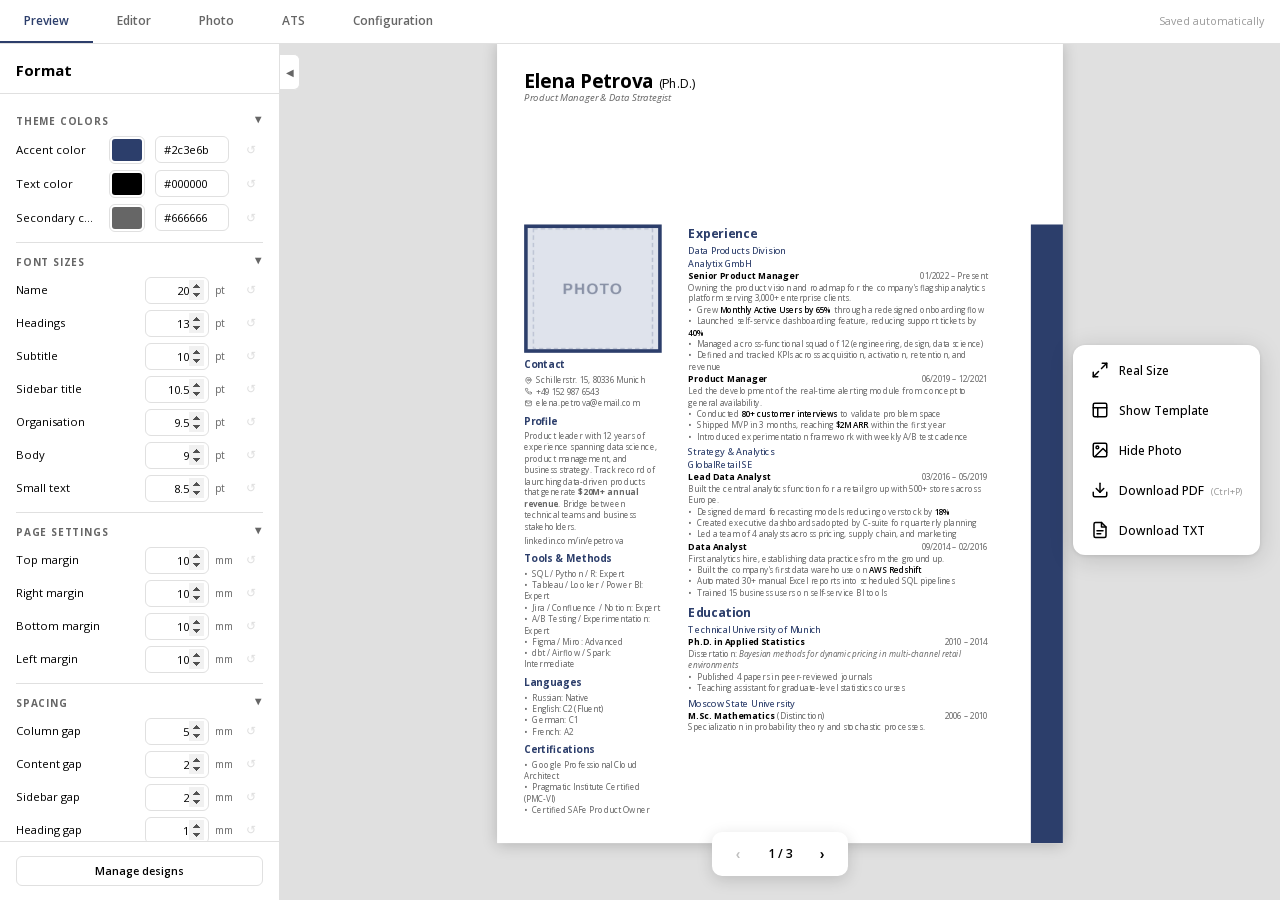
==== commit 6b904a1d: "Add ATS tab: PDF properties, checks, job ad match, one-column PDF New ATS tab (between Photo and Con" ====
--- a/cv.html
+++ b/cv.html
@@ -1,5 +1,5 @@
 <!DOCTYPE html>
-<html lang="de">
+<html lang="en">
 <head>
 <meta charset="UTF-8">
 <meta name="viewport" content="width=device-width, initial-scale=1.0">
@@ -825,6 +825,66 @@
   .photo-status { font-size: 8pt; color: var(--ui-grey-light); margin-top: 16px; line-height: 1.5; }
   @media (max-width: 860px) { .photo-view { padding: 64px 16px 24px; } .photo-grid { grid-template-columns: 1fr; } .photo-column + .photo-column { border-left: 0; border-top: 1px solid var(--ui-border); } }
 
+  /* ── ATS workspace ── */
+  .ats-view { display: none; min-height: 100vh; padding: 76px 40px 40px; background: #f5f5f5; font-family: 'Open Sans', sans-serif; }
+  .ats-view.active { display: block; }
+  .ats-view.active ~ .page-nav { display: none !important; }
+  .ats-page { max-width: 980px; margin: 0 auto; }
+  .ats-page > h2 { font-size: 18pt; color: var(--color-black); margin-bottom: 5px; }
+  .ats-intro { max-width: 760px; color: var(--color-grey); font-size: 10pt; line-height: 1.5; margin-bottom: 28px; }
+  .ats-grid { display: grid; grid-template-columns: 1fr 1fr; background: white; border: 1px solid var(--ui-border); border-radius: 12px; box-shadow: 0 3px 16px rgba(0,0,0,.06); overflow: hidden; }
+  .ats-column { padding: 26px; }
+  .ats-column + .ats-column { border-left: 1px solid var(--ui-border); }
+  .ats-column h4 { font-size: 10pt; color: var(--color-black); }
+  .ats-hint { font-size: 8.5pt; line-height: 1.45; color: var(--color-grey); margin: 4px 0 14px; }
+  .ats-field { display: block; margin-bottom: 11px; }
+  .ats-field > span { display: flex; align-items: baseline; justify-content: space-between; gap: 8px; font-size: 8pt; font-weight: 600; color: var(--color-black); margin-bottom: 4px; }
+  .ats-field em { font-style: normal; font-weight: 400; font-size: 7.5pt; color: var(--ui-grey-light); }
+  .ats-field input, .ats-field select { width: 100%; padding: 7px 9px; border: 1.5px solid var(--ui-border); border-radius: 6px; background: white; font-family: 'Open Sans', sans-serif; font-size: 9pt; color: var(--color-black); }
+  .ats-field input:focus, .ats-field select:focus { outline: none; border-color: var(--color-blue); }
+  .ats-field input::placeholder { color: var(--ui-grey-light); }
+  .ats-note { margin-top: 16px; padding: 10px 12px; border-radius: 8px; background: #f7f7f7; font-size: 8pt; line-height: 1.5; color: var(--color-grey); }
+  .ats-checks { list-style: none; display: flex; flex-direction: column; gap: 9px; }
+  .ats-checks li { display: flex; gap: 9px; font-size: 8.5pt; line-height: 1.45; color: var(--color-black); }
+  .ats-checks li::before { flex-shrink: 0; width: 17px; height: 17px; border-radius: 50%; font-size: 8pt; font-weight: 700; line-height: 17px; text-align: center; color: white; }
+  .ats-checks .ok::before { content: '✓'; background: #27ae60; }
+  .ats-checks .warn::before { content: '!'; background: #e67e22; }
+  .ats-checks .error::before { content: '✕'; background: #c0392b; }
+  .ats-checks .info::before { content: 'i'; background: var(--ui-grey-light); }
+  .ats-card { margin-top: 22px; padding: 24px 26px; background: white; border: 1px solid var(--ui-border); border-radius: 12px; box-shadow: 0 3px 16px rgba(0,0,0,.06); }
+  .ats-card-heading { display: flex; align-items: center; justify-content: space-between; gap: 12px; flex-wrap: wrap; margin-bottom: 6px; }
+  .ats-card h3 { font-size: 11pt; color: var(--color-black); }
+  .ats-card p { max-width: 760px; color: var(--color-grey); font-size: 9pt; line-height: 1.5; margin-bottom: 12px; }
+  .ats-toggle { display: inline-flex; gap: 2px; padding: 3px; border-radius: 8px; background: var(--ui-hover); }
+  .ats-toggle button { border: none; border-radius: 6px; padding: 6px 10px; background: none; font-family: 'Open Sans', sans-serif; font-size: 7.5pt; font-weight: 600; color: var(--color-grey); cursor: pointer; }
+  .ats-toggle button.active { background: white; color: var(--color-black); box-shadow: 0 1px 3px rgba(0,0,0,.12); }
+  .ats-legend { display: flex; gap: 14px; margin-bottom: 8px; font-size: 7.5pt; font-weight: 600; }
+  .ats-legend span::before { content: ''; display: inline-block; width: 8px; height: 8px; margin-right: 5px; border-radius: 2px; background: currentColor; }
+  .ats-view .col-side { color: var(--color-blue); }
+  .ats-view .col-main, .ats-view .col-page { color: var(--color-black); }
+  .ats-reading { max-height: 520px; overflow: auto; padding: 14px 16px; border: 1px solid var(--ui-border); border-radius: 8px; background: #fafafa; font-family: ui-monospace, SFMono-Regular, Menlo, Consolas, monospace; font-size: 8pt; line-height: 1.55; white-space: pre-wrap; overflow-wrap: anywhere; }
+  .ats-reading .ats-pagebreak { color: var(--ui-grey-light); }
+  .ats-job-input { width: 100%; min-height: 130px; padding: 10px 12px; border: 1.5px solid var(--ui-border); border-radius: 8px; resize: vertical; font-family: 'Open Sans', sans-serif; font-size: 8.5pt; line-height: 1.5; color: var(--color-black); }
+  .ats-job-input:focus { outline: none; border-color: var(--color-blue); }
+  .ats-job-result:empty { display: none; }
+  .ats-job-score { display: flex; align-items: center; gap: 12px; margin: 16px 0 14px; font-size: 9pt; color: var(--color-black); }
+  .ats-job-meter { flex: 0 0 160px; height: 8px; border-radius: 4px; background: var(--ui-hover); overflow: hidden; }
+  .ats-job-meter span { display: block; height: 100%; background: var(--color-blue); }
+  .ats-job-group { margin-bottom: 12px; }
+  .ats-job-group h5 { margin-bottom: 6px; font-size: 7.5pt; font-weight: 700; letter-spacing: .4px; text-transform: uppercase; color: var(--color-grey); }
+  .ats-job-group p { margin: -2px 0 7px; font-size: 8pt; }
+  .ats-terms { display: flex; flex-wrap: wrap; gap: 6px; }
+  .ats-term { display: inline-flex; align-items: center; gap: 4px; padding: 3px 4px 3px 9px; border: 1.5px solid; border-radius: 12px; font-size: 8pt; line-height: 1.3; }
+  .ats-term small { font-size: 7pt; opacity: .7; }
+  .ats-term button { width: 16px; height: 16px; border: none; border-radius: 50%; background: none; color: inherit; font-size: 10pt; line-height: 1; cursor: pointer; opacity: .55; }
+  .ats-term button:hover { opacity: 1; background: rgba(0,0,0,.08); }
+  .ats-term.missing { border-color: #e6b0aa; background: #fdf2f1; color: #a93226; }
+  .ats-term.apart { border-color: #f0c987; background: #fef8ec; color: #9a5b0b; }
+  .ats-term.found { border-color: #a9dfbf; background: #f0faf4; color: #1e7e46; }
+  .ats-job-ignored { font-size: 8pt; color: var(--ui-grey-light); }
+  .ats-job-ignored button { border: none; background: none; padding: 0; font-family: inherit; font-size: inherit; color: var(--color-blue); text-decoration: underline; cursor: pointer; }
+  @media (max-width: 720px) { .ats-view { padding: 64px 16px 24px; } .ats-grid { grid-template-columns: 1fr; } .ats-column + .ats-column { border-left: 0; border-top: 1px solid var(--ui-border); } }
+
   /* ── Format Panel (fixed left side) ── */
   .format-panel {
     position: fixed;
@@ -2276,7 +2336,7 @@
   }
 
   @media print {
-    .format-panel, .format-panel-toggle, .tab-bar, .editor-view, .photo-view, .configuration-view { display: none !important; }
+    .format-panel, .format-panel-toggle, .tab-bar, .editor-view, .photo-view, .ats-view, .configuration-view { display: none !important; }
     .viewport { margin-left: 0; padding-top: 0; }
     .viewport:not(.active) { display: flex !important; flex-direction: column; }
     .viewport .page,
@@ -2582,6 +2642,7 @@
   <button class="active" data-tab="preview" onclick="switchTab('preview')">Preview</button>
   <button data-tab="editor" onclick="switchTab('editor')">Editor</button>
   <button data-tab="photo" onclick="switchTab('photo')">Photo</button>
+  <button data-tab="ats" onclick="switchTab('ats')">ATS</button>
   <button data-tab="configuration" onclick="switchTab('configuration')">Configuration</button>
   <div class="save-indicator" id="save-indicator">Saved automatically</div>
   <div class="sync-status" id="sync-status" hidden>
@@ -2662,6 +2723,50 @@
   <input type="file" id="photo-file-input" accept="image/*" style="display:none">
 </div>
 
+<!-- ATS workspace -->
+<div class="ats-view" id="ats-view">
+  <main class="ats-page">
+    <h2>ATS</h2>
+    <p class="ats-intro">Job portals pass your CV through an applicant tracking system (ATS) that pulls the text out of the PDF. Here you set what the PDF says about itself, check what the machine finds, and see the order in which it reads your CV.</p>
+    <div class="ats-grid">
+      <section class="ats-column">
+        <div class="library-heading"><h4>PDF properties</h4><span id="ats-version"></span></div>
+        <p class="ats-hint">Saved with this CV version. Leave a field empty and it follows your CV automatically.</p>
+        <label class="ats-field"><span>Title <em>Text &amp; Image PDF</em></span><input type="text" id="ats-title" oninput="onAtsField('title', this.value)"></label>
+        <label class="ats-field"><span>Language <em>Text &amp; Image PDF</em></span><select id="ats-language" onchange="onAtsField('language', this.value)"></select></label>
+        <label class="ats-field"><span>Author <em>Image PDF only</em></span><input type="text" id="ats-author" oninput="onAtsField('author', this.value)"></label>
+        <label class="ats-field"><span>Subject <em>Image PDF only</em></span><input type="text" id="ats-subject" oninput="onAtsField('subject', this.value)"></label>
+        <label class="ats-field"><span>Keywords <em>Image PDF only</em></span><input type="text" id="ats-keywords" placeholder="e.g. product management, SQL, A/B testing" oninput="onAtsField('keywords', this.value)"></label>
+        <label class="ats-field"><span>File name <em>Image PDF &amp; TXT</em></span><input type="text" id="ats-filename" oninput="onAtsField('filename', this.value)"></label>
+        <p class="ats-note">Upload a <strong>Text PDF</strong> to job portals (Download PDF → Print / Save as Text PDF); the one-column version is the safest. Browsers only let a Text PDF carry the title and the language, and most of them suggest the title as its file name. The <strong>Image PDF</strong> carries every property, but its text is a picture an ATS cannot read. Keywords are rarely used by an ATS: the words in your CV are what count.</p>
+      </section>
+      <section class="ats-column">
+        <h4>Checks</h4>
+        <p class="ats-hint">What a parser looks for first.</p>
+        <ul class="ats-checks" id="ats-checks"></ul>
+      </section>
+    </div>
+    <section class="ats-card">
+      <div class="ats-card-heading"><h3>Match a job ad</h3></div>
+      <p>Paste the job ad, or at least its tasks and requirements. Blatt picks out its key terms and shows which ones your CV already uses: an ATS ranks applicants by these words, and recruiters search for them. Nothing leaves your browser, and the ad is saved with this CV version.</p>
+      <textarea class="ats-job-input" id="ats-job" placeholder="Paste the job ad here…" oninput="onAtsJobInput(this.value)"></textarea>
+      <div class="ats-job-result" id="ats-job-result"></div>
+    </section>
+    <section class="ats-card">
+      <div class="ats-card-heading">
+        <h3>How machines read your CV</h3>
+        <div class="ats-toggle" id="ats-reading-toggle">
+          <button data-mode="columns" onclick="setAtsReadingMode('columns')">Column by column</button>
+          <button data-mode="across" onclick="setAtsReadingMode('across')">Straight across</button>
+        </div>
+      </div>
+      <p id="ats-reading-desc"></p>
+      <div class="ats-legend"><span class="col-side">Sidebar</span><span class="col-main">Header &amp; main column</span></div>
+      <div class="ats-reading" id="ats-reading"></div>
+    </section>
+  </main>
+</div>
+
 <!-- Configuration workspace -->
 <div class="configuration-view" id="configuration-view">
   <main class="configuration-page">
@@ -2780,8 +2885,7 @@
           <path d="M21 15v4a2 2 0 0 1-2 2H5a2 2 0 0 1-2-2v-4"/>
           <polyline points="7 10 12 15 17 10"/><line x1="12" y1="15" x2="12" y2="3"/>
         </svg>
-        <span class="modal-export-label">Save as Image PDF</span>
-        <span class="modal-export-desc">Pixel-perfect layout</span>
+        <span><span class="modal-export-label">Save as Image PDF</span><span class="modal-export-desc">Pixel-perfect layout</span></span>
       </button>
       <button class="modal-export-option modal-export-option--ats" onclick="printCV()">
         <svg viewBox="0 0 24 24" fill="none" stroke="currentColor" stroke-width="2" stroke-linecap="round" stroke-linejoin="round" width="20" height="20">
@@ -2789,8 +2893,14 @@
           <path d="M6 18H4a2 2 0 0 1-2-2v-5a2 2 0 0 1 2-2h16a2 2 0 0 1 2 2v5a2 2 0 0 1-2 2h-2"/>
           <rect x="6" y="14" width="12" height="8"/>
         </svg>
-        <span class="modal-export-label">Print / Save as Text PDF</span>
-        <span class="modal-export-desc">ATS-friendly, selectable text</span>
+        <span><span class="modal-export-label">Print / Save as Text PDF</span><span class="modal-export-desc">Your layout, with text an ATS can read</span></span>
+      </button>
+      <button class="modal-export-option modal-export-option--ats" onclick="printCV(true)">
+        <svg viewBox="0 0 24 24" fill="none" stroke="currentColor" stroke-width="2" stroke-linecap="round" stroke-linejoin="round" width="20" height="20">
+          <rect x="4" y="2" width="16" height="20" rx="2"/>
+          <line x1="8" y1="7" x2="16" y2="7"/><line x1="8" y1="11" x2="16" y2="11"/><line x1="8" y1="15" x2="16" y2="15"/>
+        </svg>
+        <span><span class="modal-export-label">Print / Save as one-column Text PDF</span><span class="modal-export-desc">Safest for job portals: no columns to mix up</span></span>
       </button>
     </div>
     <div class="modal-actions">
@@ -2891,7 +3001,10 @@
   photoImg:         null,    /* decoded source image, only while the Photo tab is used */
   photoDrag:        null,    /* pointer drag bookkeeping for the crop stage */
   photoCommitTimer: null,
-  sync:             { active: false, busy: false, blocked: false, stale: false, lastPollHash: null, dirtySince: 0,
+  atsReading:       null,    /* text positions measured when the ATS tab opens -- see ATS module */
+  atsReadingMode:   'columns',
+  atsJobTimer:      null,
+  sync:            { active: false, busy: false, blocked: false, stale: false, lastPollHash: null, dirtySince: 0,
                       failedHash: null, inflight: null, timer: null },
 };
 
@@ -3544,6 +3657,7 @@
   document.querySelector('.sidebar').innerHTML = sidebarHTML;
   document.querySelector('.main').innerHTML = mainHTML;
   document.title = (data.header.name || 'CV') + ' – CV';
+  applyCvLanguage(cvMeta(data).language);
   state.currentName = data.header.name || '';
   document.getElementById('pdf-filename').value = '';
 
@@ -3603,11 +3717,13 @@
   const viewport = document.getElementById('viewport');
   const editorView = document.getElementById('editor-view');
   const photoView = document.getElementById('photo-view');
+  const atsView = document.getElementById('ats-view');
   const configurationView = document.getElementById('configuration-view');
   const panel = document.getElementById('preview-panel');
   const formatPanel = document.querySelector('.format-panel');
   const formatToggle = document.getElementById('format-toggle');
   photoView.classList.toggle('active', tab === 'photo');
+  atsView.classList.toggle('active', tab === 'ats');
 
   if (tab === 'preview') {
     viewport.classList.add('active');
@@ -3650,6 +3766,16 @@
     formatToggle.style.display = 'none';
     if (state.editorDirty) state.currentMD = editorToMD();
     buildPhotoView();
+  } else if (tab === 'ats') {
+    viewport.classList.remove('active');
+    editorView.classList.remove('active');
+    configurationView.classList.remove('active');
+    panel.style.display = 'none';
+    document.getElementById('page-nav').style.display = 'none';
+    formatPanel.classList.add('hidden');
+    formatToggle.style.display = 'none';
+    if (state.editorDirty) state.currentMD = editorToMD();
+    buildAtsView();
   } else if (tab === 'configuration') {
     viewport.classList.remove('active');
     editorView.classList.remove('active');
@@ -4849,6 +4975,7 @@
   const presets = getContentPresets();
   presets[name] = state.currentMD;
   setContentPresets(presets);
+  setContentMeta(name, getContentMeta(getActiveContentName()));
   setActiveContentName(name);
   setContentDesign(name, getActivePresetName());
   refreshContentPresetSelect();
@@ -4880,6 +5007,7 @@
     /* Default has no separate copy to delete — offer to reset it to the original */
     showConfirm('Reset Default CV?', 'Your edits to the Default CV will be discarded and the original content restored.', 'Reset', function() {
       localStorage.removeItem(CONTENT_DEFAULT);
+      setContentMeta('Default', null);
       loadContentPreset('Default');
       refreshContentPresetSelect();
     });
@@ -4892,6 +5020,7 @@
     const designs = getContentDesigns();
     delete designs[active];
     localStorage.setItem(CONTENT_DESIGNS, JSON.stringify(designs));
+    setContentMeta(active, null);
     loadContentPreset('Default');
     refreshContentPresetSelect();
   });
@@ -4903,6 +5032,8 @@
     state.currentMD = editorToMD();
   }
   const data = { name: name, md: state.currentMD };
+  const meta = getContentMeta(name);
+  if (Object.keys(meta).length) data.meta = meta;
   /* One photo is shared by every CV version, so a backup carries it along. */
   if (state.photo && state.photo.image && !state.photo.placeholder) data.photo = state.photo;
   const blob = new Blob([JSON.stringify(data, null, 2)], { type: 'application/json' });
@@ -4931,6 +5062,7 @@
       setContentPresets(presets);
       setActiveContentName(name);
       setContentDesign(name, getActivePresetName());
+      setContentMeta(name, data.meta);
       state.currentMD = data.md;
       if (data.photo && typeof data.photo === 'object' && data.photo.image) {
         state.photo = normalizePhoto(data.photo);
@@ -5081,7 +5213,7 @@
     var markdown = docxToMarkdown(await readDocxPart(await file.arrayBuffer(), 'word/document.xml'));
     var parsed = parseMD(markdown), presets = getContentPresets();
     var name = getUniqueContentName(parsed.header.name || file.name.replace(/\.docx$/i, ''), presets);
-    presets[name] = markdown; setContentPresets(presets); setActiveContentName(name); setContentDesign(name, getActivePresetName());
+    presets[name] = markdown; setContentPresets(presets); setActiveContentName(name); setContentDesign(name, getActivePresetName()); setContentMeta(name, null);
     state.currentMD = markdown; renderCV(markdown); refreshContentPresetSelect(); markClean();
     showToast('Word document imported as "' + name + '"');
   } catch (err) { showToast(err.message || 'Could not import this Word document', 'error'); }
@@ -5139,13 +5271,583 @@
 
 function downloadTxt() {
   const text = buildTxtCV();
-  const filename = (state.currentName || 'CV').replace(/[^a-z0-9_-]+/gi, '_').replace(/^_+|_+$/g, '') || 'CV';
   const blob = new Blob([text], { type: 'text/plain;charset=utf-8' });
   const a = document.createElement('a');
   a.href = URL.createObjectURL(blob);
-  a.download = filename + '_CV.txt';
+  a.download = cvMeta().filename + '.txt';
   a.click();
   URL.revokeObjectURL(a.href);
+}
+
+/* ================================================================
+ *  ATS -- PDF properties, CV language and machine-readability checks
+ *
+ *  Besides its visible text, a PDF tells machines its title, author,
+ *  subject, keywords and language. Per CV version only what the user
+ *  typed is stored (cv-content-meta); an empty field follows the CV.
+ *
+ *  The Text PDF comes out of the browser's print dialog, which only
+ *  takes the title (<title>) and the language (<html lang>). The Image
+ *  PDF is written by jsPDF and carries every property.
+ * ================================================================ */
+const CONTENT_META = 'cv-content-meta'; /* CV version name -> { title, author, subject, keywords, language, filename, jobAd, jobIgnore } */
+const META_FIELDS = ['title', 'author', 'subject', 'keywords', 'language', 'filename'];
+const STORED_FIELDS = META_FIELDS.concat(['jobAd', 'jobIgnore']); /* plus the job ad this version is matched against */
+
+const CV_LANGUAGES = {
+  en: 'English', de: 'German', fr: 'French', es: 'Spanish', pt: 'Portuguese', it: 'Italian', nl: 'Dutch',
+  pl: 'Polish', sv: 'Swedish', da: 'Danish', nb: 'Norwegian', fi: 'Finnish', cs: 'Czech', ro: 'Romanian',
+  hu: 'Hungarian', el: 'Greek', tr: 'Turkish', ru: 'Russian', uk: 'Ukrainian', ar: 'Arabic', hi: 'Hindi',
+  zh: 'Chinese', ja: 'Japanese', ko: 'Korean'
+};
+
+/* Short words that give a language away; the CV text is scored against each list */
+const LANGUAGE_HINTS = {
+  en: 'the and of with for to on at from by',
+  de: 'und der die das mit für von im bei zur zum des den dem eine einer sowie auf',
+  fr: 'et le les des du une avec pour dans sur au aux par',
+  es: 'y el los las del una con para por al como',
+  pt: 'e o os as do da dos das em com para uma no na ao',
+  it: 'e il gli del della dei con per una nel nella di',
+  nl: 'en het van met voor een op bij als aan'
+};
+
+/* Headings a parser maps to its standard sections -- lowercase fragments in several languages */
+const ATS_SECTIONS = [
+  { label: 'Experience', stems: ['experience', 'employment', 'work history', 'career', 'erfahrung', 'werdegang', 'beruf',
+    'expérience', 'experiencia', 'experiência', 'esperienz', 'ervaring', 'loopbaan', 'doświadczenie', 'erfarenhet', 'erfaring', 'kokemus'] },
+  { label: 'Education', stems: ['education', 'academic', 'studies', 'bildung', 'studium', 'formation', 'études', 'formación',
+    'educación', 'estudios', 'formação', 'educação', 'istruzione', 'formazione', 'opleiding', 'onderwijs', 'wykształcenie',
+    'utbildning', 'uddannelse', 'utdanning', 'koulutus'] },
+  { label: 'Skills', stems: ['skill', 'competenc', 'expertise', 'tools', 'technolog', 'kenntnisse', 'fähigkeit', 'kompetenz',
+    'compétence', 'connaissance', 'habilidad', 'conocimiento', 'competência', 'habilidade', 'conhecimento', 'competenz',
+    'conoscenz', 'vaardigheden', 'kennis', 'umiejętności', 'kompetens', 'färdigheter', 'ferdigheter', 'færdigheder', 'taidot', 'osaaminen'] }
+];
+
+const ATS_READING_DESC = {
+  columns: 'Column by column is the order Blatt writes the text into the Text PDF: the header, then the sidebar, then the main column. Parsers that recognise columns read it like this.',
+  across: 'Straight across is how older or simpler parsers read: every line over the full width of the page. Wherever the sidebar and the main column share a line, their text runs together.'
+};
+
+function getContentMetas() {
+  try { return JSON.parse(localStorage.getItem(CONTENT_META)) || {}; } catch { return {}; }
+}
+function getContentMeta(name) {
+  const meta = getContentMetas()[name];
+  return meta && typeof meta === 'object' ? meta : {};
+}
+/* Store the typed fields of one CV version; empty fields are dropped, null forgets the version */
+function setContentMeta(name, meta) {
+  const metas = getContentMetas(), clean = {};
+  STORED_FIELDS.forEach(function(k) {
+    if (meta && typeof meta[k] === 'string' && meta[k].trim()) clean[k] = meta[k];
+  });
+  if (!Object.keys(clean).length && !Object.prototype.hasOwnProperty.call(metas, name)) return;
+  if (Object.keys(clean).length) metas[name] = clean; else delete metas[name];
+  localStorage.setItem(CONTENT_META, JSON.stringify(metas));
+}
+
+/* All CV text as plain words, for language detection and the checks */
+function cvPlainText(data) {
+  const parts = [data.header.name, data.header.degree, data.header.subtitle];
+  data.sections.forEach(function(section) {
+    if (section.type === 'page') return;
+    parts.push(section.title);
+    parts.push.apply(parts, section.paragraphs.concat(section.lines));
+    section.entries.forEach(function(entry) {
+      if (entry.title !== SAME_ORG) parts.push(entry.title);
+      entry.fields.forEach(function(field) { parts.push(field.key, field.value); });
+    });
+  });
+  return parts.filter(Boolean).map(plainText).join('\n');
+}
+
+/* Language code of the text, or '' when the hint words are too rare to tell */
+function detectLanguage(text) {
+  const words = text.toLowerCase().split(/[^a-zà-ÿ]+/).filter(Boolean);
+  const counts = {};
+  words.forEach(function(w) { counts[w] = (counts[w] || 0) + 1; });
+  let best = '', bestScore = 0;
+  Object.keys(LANGUAGE_HINTS).forEach(function(code) {
+    const score = LANGUAGE_HINTS[code].split(' ').reduce(function(n, w) { return n + (counts[w] || 0); }, 0);
+    if (score > bestScore) { best = code; bestScore = score; }
+  });
+  return bestScore >= 3 && bestScore >= words.length * 0.03 ? best : '';
+}
+
+/* What a PDF of the current CV says about itself: the typed value, else one derived from the CV */
+function cvMeta(data) {
+  data = data || parseMD(state.currentMD);
+  const name = plainText(data.header.name || '');
+  const detected = detectLanguage(cvPlainText(data));
+  const auto = {
+    title: (name || 'CV') + ' – CV',
+    author: name,
+    subject: plainText(data.header.subtitle || ''),
+    keywords: '',
+    language: detected || 'en',
+    filename: (name || 'CV').replace(/\s+/g, '_') + '_CV'
+  };
+  const saved = getContentMeta(getActiveContentName());
+  const meta = { auto: auto, detected: detected };
+  META_FIELDS.forEach(function(k) { meta[k] = (typeof saved[k] === 'string' && saved[k].trim()) || auto[k]; });
+  if (!CV_LANGUAGES[meta.language]) meta.language = auto.language;
+  meta.filename = meta.filename.replace(/\.(pdf|txt)$/i, '').replace(/[\\/:*?"<>|]+/g, '_');
+  return meta;
+}
+
+/* The CV's language on the page and in the editor; the app's own UI stays English */
+function applyCvLanguage(lang) {
+  document.getElementById('viewport').lang = lang;
+  document.getElementById('editor-view').lang = lang;
+}
+
+/* html2pdf hook: write the properties into the Image PDF before it is saved */
+function applyPdfProperties(pdf) {
+  const meta = cvMeta();
+  pdf.setProperties({ title: meta.title, author: meta.author, subject: meta.subject, keywords: meta.keywords, creator: 'Blatt' });
+  pdf.setLanguage(meta.language);
+  pdf.viewerPreferences({ DisplayDocTitle: true });
+}
+
+function buildAtsView() {
+  if (state.showingTemplate) toggleTemplate(); else renderCV(state.currentMD);
+  const saved = getContentMeta(getActiveContentName());
+  const meta = cvMeta();
+  document.getElementById('ats-version').textContent = 'CV version: ' + getActiveContentName();
+  ['title', 'author', 'subject', 'filename'].forEach(function(k) {
+    const input = document.getElementById('ats-' + k);
+    input.value = saved[k] || '';
+    input.placeholder = meta.auto[k];
+  });
+  document.getElementById('ats-keywords').value = saved.keywords || '';
+  const select = document.getElementById('ats-language');
+  select.innerHTML = '<option value="">Automatic: ' + esc(CV_LANGUAGES[meta.auto.language]) + (meta.detected ? ' (detected)' : '') + '</option>' +
+    Object.keys(CV_LANGUAGES).map(function(code) { return '<option value="' + code + '">' + esc(CV_LANGUAGES[code]) + '</option>'; }).join('');
+  select.value = CV_LANGUAGES[saved.language] ? saved.language : '';
+  document.getElementById('ats-job').value = saved.jobAd || '';
+  state.atsReading = measureCvText();
+  renderAtsChecks();
+  renderAtsJob();
+  renderAtsReading();
+}
+
+function onAtsField(key, value) {
+  const name = getActiveContentName();
+  const meta = getContentMeta(name);
+  meta[key] = value;
+  setContentMeta(name, meta);
+  if (key === 'language') {
+    applyCvLanguage(cvMeta().language);
+    renderAtsChecks();
+  }
+}
+
+function renderAtsChecks() {
+  const data = parseMD(state.currentMD);
+  const meta = cvMeta(data);
+  const text = cvPlainText(data);
+  const items = [];
+  const add = function(level, html) { items.push('<li class="' + level + '"><span>' + html + '</span></li>'); };
+
+  if (data.header.name) add('ok', 'Name: <strong>' + esc(plainText(data.header.name)) + '</strong>');
+  else add('error', 'No name at the top of the CV.');
+
+  const email = text.match(/[^\s@<>()\[\]]+@[^\s@<>()\[\]]+\.[a-z]{2,}/i);
+  if (email) add('ok', 'Email: ' + esc(email[0]));
+  else add('error', 'No email address. A parser only finds contact details written as text in the CV.');
+
+  /* Phone: contact details live in the sidebar; dates in the main column would look like numbers too */
+  const sideLines = [];
+  data.sections.forEach(function(s) { if (s.type === 'sidebar') sideLines.push.apply(sideLines, s.lines.concat(s.paragraphs)); });
+  const phone = sideLines.find(function(l) { return l.startsWith(':phone:'); }) ||
+    sideLines.find(function(l) { return (l.match(/\d/g) || []).length >= 7 && /\+?\d[\d ()\/.-]{6,}\d/.test(l); });
+  if (phone) add('ok', 'Phone: ' + esc(plainText(phone).replace(/^Phone:\s*/, '')));
+  else add('warn', 'No phone number found.');
+
+  const placeholder = text.match(/\[[^\]\n]{2,}\]/) || text.match(/lorem ipsum/i);
+  if (placeholder) add('error', 'Template text is still in the CV: “' + esc(placeholder[0]) + '”.');
+
+  const chosen = getContentMeta(getActiveContentName()).language;
+  const languageName = CV_LANGUAGES[meta.language];
+  if (CV_LANGUAGES[chosen] && meta.detected && chosen !== meta.detected) {
+    add('warn', 'Language is set to ' + languageName + ', but the text reads like ' + CV_LANGUAGES[meta.detected] + '.');
+  } else if (!CV_LANGUAGES[chosen] && !meta.detected) {
+    add('warn', 'Blatt could not tell which language this CV is in, so it says ' + languageName + '. Choose the right one under Language.');
+  } else {
+    add('ok', 'Language: ' + languageName + (CV_LANGUAGES[chosen] ? '' : ' (detected)'));
+  }
+
+  const titles = data.sections.filter(function(s) { return s.type !== 'page'; }).map(function(s) { return s.title; });
+  const isKind = function(title, kind) { return kind.stems.some(function(stem) { return title.toLowerCase().includes(stem); }); };
+  const found = [], missing = [];
+  ATS_SECTIONS.forEach(function(kind) {
+    const title = titles.find(function(t) { return isKind(t, kind); });
+    if (title) found.push('“' + esc(plainText(title)) + '”'); else missing.push(kind.label);
+  });
+  if (found.length) add('ok', 'Headings a parser recognises: ' + found.join(', '));
+  missing.forEach(function(label) { add('warn', 'No heading a parser recognises as ' + label.toLowerCase() + ', such as “' + label + '”.'); });
+
+  /* Jobs and degrees: parsers work out years of experience from their dates */
+  const timeline = data.sections.filter(function(s) {
+    return s.type === 'main' && (isKind(s.title, ATS_SECTIONS[0]) || isKind(s.title, ATS_SECTIONS[1]));
+  });
+  const undated = [];
+  timeline.forEach(function(section) {
+    let org = '';
+    section.entries.forEach(function(entry) {
+      if (entry.title !== SAME_ORG) org = plainText(entry.title.split('|')[0]);
+      if (!/\b(19|20)\d{2}\b/.test(fieldVal(entry.fields, 'Date'))) undated.push(org || fieldVal(entry.fields, 'Title'));
+    });
+  });
+  if (undated.length) add('warn', 'No year in the date of: ' + esc(undated.slice(0, 3).join(', ')) + (undated.length > 3 ? ' and ' + (undated.length - 3) + ' more' : '') + '. Write dates like 03/2021 – Present.');
+  else if (timeline.length) add('ok', 'Every job and degree has a date with a year.');
+
+  const mixed = atsMixedLines();
+  if (mixed) add('info', 'Simpler parsers read straight across the page and run your two columns together on ' + mixed + ' line' + (mixed === 1 ? '' : 's') + '. See below, or use the one-column Text PDF for job portals.');
+
+  const pages = (state.atsReading || []).length;
+  if (pages > 2) add('info', pages + ' pages. Recruiters usually expect one or two.');
+
+  document.getElementById('ats-checks').innerHTML = items.join('');
+}
+
+/* Lay a copy of the rendered pages out off-screen and note where every run
+   of words lands -- the raw material for both reading orders below. */
+function measureCvText() {
+  const holder = document.createElement('div');
+  holder.style.cssText = 'position:absolute;left:-10000px;top:0;width:210mm;pointer-events:none';
+  holder.setAttribute('aria-hidden', 'true');
+  document.querySelectorAll('#viewport .page, #viewport .page-extra').forEach(function(page) {
+    const clone = page.cloneNode(true);
+    clone.style.display = 'flex';
+    holder.appendChild(clone);
+  });
+  document.body.appendChild(holder);
+  const pages = Array.from(holder.children).map(measurePageText);
+  holder.remove();
+  return pages;
+}
+
+/* Runs of words in document order, each with its box on the page and its column */
+function measurePageText(page) {
+  const origin = page.getBoundingClientRect();
+  const range = document.createRange();
+  const walker = document.createTreeWalker(page, NodeFilter.SHOW_TEXT);
+  const runs = [];
+  let lastItem = null;
+  for (let node = walker.nextNode(); node; node = walker.nextNode()) {
+    const parent = node.parentElement;
+    const column = parent.closest('.sidebar') ? 'side' : parent.closest('.main') ? 'main' : 'page';
+    const heading = !!parent.closest('h1, h2');
+    const item = parent.closest('li');
+    const words = /\S+/g;
+    let run = null, m;
+    while ((m = words.exec(node.nodeValue))) {
+      range.setStart(node, m.index);
+      range.setEnd(node, m.index + m[0].length);
+      const r = range.getBoundingClientRect();
+      if (!r.width) continue;
+      let word = m[0];
+      /* The list marker is not in the DOM text, but the PDF carries it */
+      if (item && item !== lastItem) { word = '• ' + word; lastItem = item; }
+      const box = { top: r.top - origin.top, left: r.left - origin.left, right: r.right - origin.left, height: r.height };
+      if (run && Math.abs(box.top - run.top) < box.height / 2 && box.left >= run.right - 1) {
+        run.text += ' ' + word;
+        run.right = box.right;
+      } else {
+        if (run) runs.push(run);
+        run = { text: word, top: box.top, left: box.left, right: box.right, height: box.height, column: column, heading: heading };
+      }
+    }
+    if (run) runs.push(run);
+  }
+  return runs;
+}
+
+/* Group runs into printed lines. 'columns' keeps the order the text is written
+   in; 'across' reads each line over the full page width, like a simple parser. */
+function atsLines(runs, mode) {
+  const middle = function(r) { return r.top + r.height / 2; };
+  const ordered = mode === 'across' ? runs.slice().sort(function(a, b) { return middle(a) - middle(b) || a.left - b.left; }) : runs;
+  const lines = [];
+  ordered.forEach(function(run) {
+    const line = lines[lines.length - 1];
+    const last = line && line[line.length - 1];
+    const sameRow = last && Math.abs(middle(run) - middle(last)) < Math.min(run.height, last.height) / 2;
+    if (sameRow && (mode === 'across' || run.left >= last.right - 1)) line.push(run);
+    else lines.push([run]);
+  });
+  if (mode === 'across') lines.forEach(function(line) { line.sort(function(a, b) { return a.left - b.left; }); });
+  return lines;
+}
+
+function atsLinesHtml(lines) {
+  let html = '', prev = null;
+  lines.forEach(function(line) {
+    const first = line[0];
+    /* Blank line before a heading, or where reading jumps back up into the next column */
+    if (prev && (first.heading || first.top < prev.top - prev.height)) html += '\n';
+    html += line.map(function(run, i) {
+      const gap = i ? run.left - line[i - 1].right : 0;
+      const space = !i ? '' : gap > run.height ? '     ' : gap > run.height * 0.1 ? ' ' : '';
+      return space + '<span class="col-' + run.column + '">' + esc(run.text) + '</span>';
+    }).join('') + '\n';
+    prev = first;
+  });
+  return html;
+}
+
+/* Lines where a simple parser runs the sidebar into the main column */
+function atsMixedLines() {
+  return (state.atsReading || []).reduce(function(n, runs) {
+    return n + atsLines(runs, 'across').filter(function(line) {
+      return line.some(function(r) { return r.column === 'side'; }) && line.some(function(r) { return r.column === 'main'; });
+    }).length;
+  }, 0);
+}
+
+function setAtsReadingMode(mode) {
+  state.atsReadingMode = mode;
+  renderAtsReading();
+}
+
+function renderAtsReading() {
+  const mode = state.atsReadingMode;
+  document.querySelectorAll('#ats-reading-toggle button').forEach(function(b) { b.classList.toggle('active', b.dataset.mode === mode); });
+  let desc = ATS_READING_DESC[mode];
+  if (mode === 'across') {
+    const mixed = atsMixedLines();
+    desc += mixed ? ' On your CV that happens on ' + mixed + ' line' + (mixed === 1 ? '' : 's') + '. The one-column Text PDF in Download PDF avoids this.'
+      : ' On your CV the two columns never share a line.';
+  }
+  document.getElementById('ats-reading-desc').textContent = desc;
+  document.getElementById('ats-reading').innerHTML = (state.atsReading || []).map(function(runs, i) {
+    return (i ? '\n<span class="ats-pagebreak">── Page ' + (i + 1) + ' ──</span>\n\n' : '') + atsLinesHtml(atsLines(runs, mode));
+  }).join('');
+}
+
+/* ── Job ad match ──
+   Key terms are picked locally: runs of words between stop words and
+   punctuation, weighted by how often they occur and whether they look like a
+   tool, acronym or name. Words are compared by a crude stem, so "managed"
+   finds "management" and "Entwickler" finds "Entwicklung". */
+const JOB_WORD = /[\p{L}\p{N}][\p{L}\p{N}+#.\/&'’-]*[\p{L}\p{N}+#]|[\p{L}\p{N}]/gu;
+const JOB_STEM_SUFFIXES = ['ungen', 'ations', 'ation', 'ating', 'ated', 'ates', 'ate', 'ments', 'ment', 'ings', 'ing',
+  'ities', 'ity', 'ions', 'ion', 'ung', 'ies', 'ers', 'er', 'ed', 'es', 'en', 'al', 's'];
+const JOB_MAX_TERMS = 40;
+const JOB_MAX_PHRASES = 25;
+
+/* Benefits and company blurbs name no skills; a line starting like this ends the
+   useful part of the ad, a tasks or requirements heading starts it again */
+const JOB_SKIP_HEADING = /^[^\p{L}]*(what we offer|we offer|our offer|benefits|perks|why (join|work)|about us|about the company|who we are|wir bieten|was wir bieten|das bieten wir|unser angebot|über uns|wer wir sind|o que oferecemos|oferecemos|benefícios|sobre nós|ofrecemos|beneficios|sobre nosotros|nous offrons|avantages|qui sommes-nous|offriamo|chi siamo|wij bieden|wat wij bieden|over ons)/iu;
+const JOB_KEEP_HEADING = /^[^\p{L}]*(what you('ll| will)|your (tasks|role|responsibilities|profile|mission|skills)|responsibilities|requirements|qualifications|what you (bring|need|have)|who you are|about you|about the role|the role|must.have|nice.to.have|skills|deine aufgaben|ihre aufgaben|aufgaben|dein profil|ihr profil|anforderungen|was du mitbringst|das bringst du mit|qualifikation|suas atividades|responsabilidades|requisitos|qualificações|funciones|tus funciones|tu perfil|vos missions|votre profil|missions|profil recherché|compétences|mansioni|requisiti|il tuo profilo|jouw taken|functie-eisen|wat vragen wij|jouw profiel)/iu;
+
+/* English ads put verbs in front of the skill ("Own the roadmap", "and track KPIs"). These are
+   dropped at the start of a phrase; the second list only at the start of a bullet, since
+   its words are skills too ("UX design", "customer support"). */
+const JOB_VERBS = ('own run define drive ensure collaborate translate validate track identify implement improve maintain monitor ' +
+  'prioritize prioritise coordinate conduct communicate establish execute oversee gather understand evaluate optimize optimise ' +
+  'influence align facilitate engage explore discover investigate prepare provide contribute build help bring take write shape ' +
+  'turn make deliver create develop manage use analyze analyse').split(' ');
+const JOB_LEAD_VERBS = new Set(JOB_VERBS.concat('design support plan report research review lead scale launch ship grow mentor coach partner present work act set hire champion'.split(' ')));
+const JOB_PHRASE_VERBS = new Set(JOB_VERBS);
+
+/* Grammar words, plus the words every job ad uses ("experience", "team", "skills") */
+const JOB_STOP_WORDS = new Set([
+  /* English */
+  'a about above after again against all also am an and and/or any are as at be because been before being below between both but by can could did do does doing down during each either else etc even ever every few for from further had has have having he her here hers him his how however i if in into is it its itself just less like many may me might more most much must my no nor not now of off on once only or other our ours out over own per same shall she should so some such than that the their them then there these they this those through thus to too under until up upon us very via was we were what when where whether which while who whom whose why will with within without would yet you your yours e.g i.e',
+  'ability able across additional apply applicant applicants application applications based benefits best bonus candidate candidates career chance closely colleagues company competitive contribute culture daily day days diverse diversity eager employee employees employer environment equal ensure excellent excited exciting experience experienced expertise familiar familiarity field flexible friendly gender good great grow growing growth help highly hiring hours ideal ideally include includes including join joining knowledge least level looking love make minimum mission nice offer offering office opportunities opportunity part passion passionate perks plus position preferred proficiency proficient proven qualification qualifications related relevant remote required requirement requirements responsibilities responsible role salary similar skill skills solid strong success successful team teams thrive time understanding use using various vacation way well wide work working world year years together clear clearly hands-on concept concepts principles practices methods methodologies techniques fundamentals basics tools',
+  /* German */
+  'aber alle allem allen aller alles als also am an andere anderen auch auf aus bei beim bereits bis bzw da dabei damit dann das dass dein deine deinen deiner dem den denn der des deshalb die dies diese diesem diesen dieser dieses doch dort du durch ein eine einem einen einer eines er es etwa euch euer eure für gegen habe haben hat hier ich ihm ihn ihr ihre ihrem ihren ihrer im in ins ist ja je jede jedem jeden jeder jedes kann kannst kein keine können man mehr mein meine mit muss musst nach neben nicht noch nun nur ob oder ohne sehr sein seine sich sie sind so sowie soll sollte sondern über um und uns unser unsere unseren unserer unter viel vom von vor was weil weiter welche wenn wer werden wie wieder wir wird wo z.b u.a d.h m/w/d w/m/d m/f/d f/m/d d/m/w',
+  'abgeschlossene abgeschlossenes abgeschlossenen arbeit arbeiten arbeitsplatz aufgabe aufgaben ausgeprägte ausgeprägtes ausgeprägten bereich bereichen bewerbung bieten bringst bringen einschlägige erfahrung erfahrungen erste ersten freuen gerne gute guten gutes idealerweise jahre jahren kenntnisse kenntnissen kollegen mindestens möglichkeit möglichkeiten neue neuen profil rolle sichere sicheres sicherer stelle suchen team teams tätigkeit umgang unternehmen vergleichbare vergleichbaren vorteil wünschenswert verhandlungssicher verhandlungssichere verhandlungssicheres fließend fließende fließendes sehr hohe hohes hoher ausgezeichnete strukturierte selbstständige eigenständige studium ausbildung qualifikation anforderungen methoden konzepte grundlagen',
+  /* French */
+  'au aux avec ce ces dans de des du elle en et eux il je la le les leur lui ma mais me même mes moi mon ne nos notre nous on ou où par pas pour qu que qui sa se ses son sur ta te tes toi ton tu un une vos votre vous afin ainsi chez comme dont entre plus selon sous tout toute toutes tous très',
+  'ans année années bonne bonnes candidat candidature capacité compétences connaissances équipe équipes excellente expérience expériences idéalement maîtrise minimum mission missions offrons poste profil rejoindre souhaité souhaitée',
+  /* Spanish */
+  'al algo ante antes como con contra cual cuando del desde donde durante el ella ellas ellos entre era es esa esas ese eso esos esta estas este esto estos fue ha hay las les lo los más mi mis mucho muy nada ni nos nosotros nuestra nuestro nuestros otra otro para pero poco por porque quien sea ser si sin sobre su sus también tanto tu tus una uno unos y ya',
+  'año años buen buena buenas candidato capacidad conocimiento conocimientos deseable equipo equipos excelente experiencia funciones mínimo ofrecemos perfil puesto requisitos valorable',
+  /* Portuguese */
+  'ao aos às com da das dele deles do dos é ela elas ele eles em essa essas esse esses eu foi há isso isto já lhe mas mesmo meu minha muito na nas não nem no nossa nosso num numa os ou pela pelas pelo pelos qual quando quem sem seu seus sua suas tem um umas uns você vocês',
+  'ano anos atividades boa bom boas capacidade conhecimento conhecimentos desejável diferencial equipe equipes excelente experiência experiências oferecemos requisitos responsabilidades time vaga',
+  /* Italian */
+  'ad agli ai alla alle allo anche che chi ci dal dalla dei del della delle dello di gli il io lo loro ma mi nei nel nella noi non più sia sua sue suo suoi tra vi',
+  'anni anno buona buone capacità conoscenza conoscenze esperienza offriamo ottima ottime profilo requisiti ruolo squadra',
+  /* Dutch */
+  'aan al als bij dan dat deze die dit door een er haar heb hebben het hij hoe hun ik jij jouw maar mijn naar niet nog nu om onder ons onze ook op over te tot uit uw van veel voor wat wel wie wij wordt zal ze zij zijn zo',
+  'bieden ervaring functie goede jaar jaren kandidaat kennis profiel uitstekende vaardigheden'
+].join(' ').split(/\s+/).map(foldWord));
+
+/* Lowercase without accents, so "Expérience" and "experience" compare equal */
+function foldWord(word) {
+  return word.toLowerCase().normalize('NFD').replace(/\p{M}/gu, '');
+}
+
+function stemWord(word) {
+  if (/[^\p{L}]/u.test(word)) return word; /* C++, Node.js, B2B: compared as written */
+  for (let pass = 0; pass < 2; pass++) {
+    const suffix = JOB_STEM_SUFFIXES.find(function(s) { return word.length - s.length >= 4 && word.endsWith(s); });
+    if (!suffix) break;
+    word = word.slice(0, -suffix.length);
+  }
+  return word.length >= 5 && word.endsWith('e') ? word.slice(0, -1) : word;
+}
+
+/* Text -> segments between punctuation and line breaks; every word with its stem */
+function jobSegments(text) {
+  return text.split(/[\n\r•·▪●;:!?()[\]{}"“”„|]+|[.,](?=\s|$)|\s[-–—]\s|[–—]/).map(function(segment) {
+    if (segment === segment.toUpperCase()) segment = segment.toLowerCase(); /* headings in capitals */
+    const words = [];
+    (segment.match(JOB_WORD) || []).forEach(function(raw, index) {
+      raw = raw.replace(/['’]s$/, '');
+      /* "Stakeholder-Management" and "stakeholder management" are the same words */
+      const pieces = JOB_STOP_WORDS.has(foldWord(raw)) ? [raw] : raw.split(/-+/).filter(Boolean);
+      pieces.forEach(function(piece, h) {
+        /* "SQL/Python" is two skills; "CI/CD" and "A/B" are one */
+        const parts = piece.includes('/') && piece.split('/').some(function(p) { return p.length > 3; }) ? piece.split('/') : [piece];
+        parts.forEach(function(part, i) {
+          const fold = foldWord(part).replace(/^[.'’]+|[.'’]+$/g, '');
+          const caps = part.length > 1 && /\p{Lu}/u.test(part) && !/\p{Ll}/u.test(part); /* SQL, AWS, IT */
+          words.push({
+            raw: part, fold: fold, stem: stemWord(fold), split: i > 0, caps: caps,
+            first: index === 0 && h === 0 && i === 0,
+            special: caps || /[^\p{L}'’-]/u.test(part),
+            capital: (index > 0 || h > 0) && /^\p{Lu}/u.test(part)
+          });
+        });
+      });
+    });
+    return words;
+  });
+}
+
+function jobRelevantText(text) {
+  let skip = false;
+  return text.split(/\r?\n/).filter(function(line) {
+    const heading = line.trim().length <= 60;
+    if (heading && JOB_SKIP_HEADING.test(line)) skip = true;
+    else if (heading && JOB_KEEP_HEADING.test(line)) skip = false;
+    return !skip;
+  }).join('\n');
+}
+
+/* The job ad's key terms: single words and phrases of up to three words */
+function jobKeyTerms(text, ignored) {
+  text = jobRelevantText(text);
+  /* German capitalises every noun: there capitals say nothing, and lowercase words are verbs and adjectives */
+  const german = detectLanguage(text) === 'de';
+  const stats = {};
+  jobSegments(text).forEach(function(segment) {
+    const chunks = [[]];
+    segment.forEach(function(w) {
+      const stop = !w.caps && (w.fold.length < 2 || !/\p{L}/u.test(w.fold) || JOB_STOP_WORDS.has(w.fold) ||
+        (w.first && JOB_LEAD_VERBS.has(w.fold)) || (!chunks[chunks.length - 1].length && JOB_PHRASE_VERBS.has(w.fold)) ||
+        (german && !w.special && !/^\p{Lu}/u.test(w.raw)));
+      if (stop || w.split) chunks.push([]);
+      if (!stop) chunks[chunks.length - 1].push(w);
+    });
+    chunks.forEach(function(chunk) {
+      for (let n = 1; n <= 3; n++) {
+        for (let i = 0; i + n <= chunk.length; i++) {
+          const words = chunk.slice(i, i + n);
+          const key = words.map(function(w) { return w.stem; }).join(' ');
+          const marked = words.filter(function(w) { return w.special || (w.capital && !german); }).length;
+          const term = stats[key] || (stats[key] = { key: key, n: n, count: 0, whole: false, marked: -1 });
+          term.count++;
+          if (n === chunk.length) term.whole = true;
+          /* Show the spelling that carries the most capitals the ad meant (Jira, SQL) */
+          if (marked > term.marked) {
+            term.marked = marked;
+            term.label = words.map(function(w) { return w.special || w.capital || german ? w.raw : w.raw.toLowerCase(); }).join(' ');
+          }
+        }
+      }
+    });
+  });
+
+  const terms = Object.keys(stats).map(function(k) { return stats[k]; }).filter(function(t) { return !ignored.includes(t.key); });
+  terms.forEach(function(t) { t.score = t.count * [0, 1, 2.2, 2][t.n] + (t.marked > 0 ? 2 : 0) + (t.whole && t.n > 1 ? 1 : 0); });
+  const byScore = function(a, b) { return b.score - a.score || b.n - a.n; };
+  const inside = function(outer, inner) { return outer.n > inner.n && (' ' + outer.key + ' ').includes(' ' + inner.key + ' '); };
+  const chosen = [];
+  /* Phrases first, then single words that also occur outside the chosen phrases */
+  const pick = function(t, limit) {
+    const covered = chosen.filter(function(p) { return inside(p, t); }).reduce(function(s, p) { return s + p.count; }, 0);
+    if (chosen.length < limit && t.count > covered) chosen.push(t);
+  };
+  terms.filter(function(t) { return t.n > 1 && (t.count >= 2 || t.whole); }).sort(byScore)
+    .forEach(function(t) { pick(t, JOB_MAX_PHRASES); });
+  terms.filter(function(t) { return t.n === 1 && (t.count >= 2 || t.marked > 0 || german) && (t.key.length > 2 || t.marked > 0); }).sort(byScore)
+    .forEach(function(t) { pick(t, JOB_MAX_TERMS); });
+  return chosen.sort(byScore);
+}
+
+/* found: the phrase is in the CV; apart: all its words are, but not together */
+function matchJobTerms(terms, cvText) {
+  const stems = new Set(), sequence = [];
+  jobSegments(cvText).forEach(function(segment) {
+    segment.forEach(function(w) { stems.add(w.stem); sequence.push(w.stem); });
+    sequence.push('|');
+  });
+  const joined = ' ' + sequence.join(' ') + ' ';
+  return terms.map(function(t) {
+    const status = joined.includes(' ' + t.key + ' ') ? 'found'
+      : t.n > 1 && t.key.split(' ').every(function(s) { return stems.has(s); }) ? 'apart' : 'missing';
+    return Object.assign({ status: status }, t);
+  });
+}
+
+function onAtsJobInput(value) {
+  onAtsField('jobAd', value);
+  clearTimeout(state.atsJobTimer);
+  state.atsJobTimer = setTimeout(renderAtsJob, 250);
+}
+
+function ignoreJobTerm(key) {
+  const name = getActiveContentName(), meta = getContentMeta(name);
+  meta.jobIgnore = (meta.jobIgnore ? meta.jobIgnore + '\n' : '') + key;
+  setContentMeta(name, meta);
+  renderAtsJob();
+}
+
+function restoreJobTerms() {
+  const name = getActiveContentName(), meta = getContentMeta(name);
+  delete meta.jobIgnore;
+  setContentMeta(name, meta);
+  renderAtsJob();
+}
+
+function renderAtsJob() {
+  clearTimeout(state.atsJobTimer);
+  const meta = getContentMeta(getActiveContentName());
+  const box = document.getElementById('ats-job-result');
+  const ad = (meta.jobAd || '').trim();
+  if (!ad) { box.innerHTML = ''; return; }
+  const ignored = (meta.jobIgnore || '').split('\n').filter(Boolean);
+  const terms = matchJobTerms(jobKeyTerms(ad, ignored), cvPlainText(parseMD(state.currentMD)));
+  const restore = ignored.length ? '<p class="ats-job-ignored">' + ignored.length + ' term' + (ignored.length === 1 ? '' : 's') +
+    ' ignored · <button onclick="restoreJobTerms()">Show again</button></p>' : '';
+  if (!terms.length) { box.innerHTML = '<p class="ats-job-ignored">No key terms found yet. Paste more of the ad.</p>' + restore; return; }
+
+  const by = function(status) { return terms.filter(function(t) { return t.status === status; }); };
+  const found = by('found'), apart = by('apart'), missing = by('missing');
+  const percent = Math.round((found.length + apart.length / 2) / terms.length * 100);
+  const chips = function(list) {
+    return '<div class="ats-terms">' + list.map(function(t) {
+      return '<span class="ats-term ' + t.status + '">' + esc(t.label) + (t.count > 1 ? ' <small>×' + t.count + '</small>' : '') +
+        '<button title="Not relevant – ignore" onclick="ignoreJobTerm(' + JSON.stringify(t.key).replace(/&/g, '&amp;').replace(/"/g, '&quot;') + ')">×</button></span>';
+    }).join('') + '</div>';
+  };
+  const group = function(list, title, hint) {
+    return list.length ? '<div class="ats-job-group"><h5>' + title + ' (' + list.length + ')</h5>' + (hint ? '<p>' + hint + '</p>' : '') + chips(list) + '</div>' : '';
+  };
+  box.innerHTML =
+    '<div class="ats-job-score"><div class="ats-job-meter"><span style="width:' + percent + '%"></span></div>' +
+    '<span><strong>' + percent + '% match</strong> · your CV uses ' + found.length + ' of the ' + terms.length + ' key terms' +
+    (apart.length ? ', and the words of ' + apart.length + ' more' : '') + '</span></div>' +
+    group(missing, 'Not in your CV', 'Add the ones that are true for you, in the words of the ad. Leave out anything you could not back up in an interview.') +
+    group(apart, 'Words there, but not together', 'Recruiters often search for the exact phrase.') +
+    group(found, 'Already in your CV', '') + restore;
 }
 
 /* ================================================================
@@ -5207,6 +5909,7 @@
       delete presets[name];
       setContentPresets(presets);
       const links = getContentDesigns(); delete links[name]; localStorage.setItem(CONTENT_DESIGNS, JSON.stringify(links));
+      setContentMeta(name, null);
       renderLibrary();
     });
     return;
@@ -5238,7 +5941,7 @@
 function openDownloadModal() {
   const modal = document.getElementById('download-modal');
   const input = document.getElementById('pdf-filename');
-  if (!input.value) input.value = (state.currentName || 'CV').replace(/\s+/g, '_') + '_CV';
+  if (!input.value) input.value = cvMeta().filename;
   modal.classList.add('open');
   input.focus();
   input.select();
@@ -5249,7 +5952,9 @@
   document.getElementById('download-modal').classList.remove('open');
 }
 
-function printCV() {
+/* oneColumn: the sidebar stacks above the main column and the pages flow freely,
+   so no parser can run the two columns together. Same fonts and colours. */
+function printCV(oneColumn) {
   closeDownloadModal();
 
   /* Collect all page elements */
@@ -5277,9 +5982,11 @@
     pagesHTML += clone.outerHTML;
   });
 
-  /* Build the print document — print overrides MUST come after copied styles */
-  var html = '<!DOCTYPE html><html lang="de"><head><meta charset="UTF-8">';
-  html += '<title>' + esc(state.currentName || 'CV') + '</title>';
+  /* Build the print document — print overrides MUST come after copied styles.
+     The browser turns <title> and <html lang> into the PDF's Title and language. */
+  var meta = cvMeta();
+  var html = '<!DOCTYPE html><html lang="' + esc(meta.language) + '"><head><meta charset="UTF-8">';
+  html += '<title>' + esc(meta.title) + '</title>';
   html += styles;
   html += '<style>';
   html += ':root{' + cssVars + '}';
@@ -5292,6 +5999,7 @@
   html += '.page:last-child,.page-extra:last-child{page-break-after:auto}';
   html += '.panel,.modal-overlay,.toast,.format-panel,.format-panel-toggle,.tab-bar,.editor-view,.configuration-view,.page-nav,.confirm-overlay{display:none !important}';
   html += '@media print{html,body{height:auto !important;overflow:visible !important}}';
+  if (oneColumn) html += oneColumnPrintCss();
   html += '</style>';
   html += '</head><body>' + pagesHTML + '</body></html>';
 
@@ -5313,6 +6021,24 @@
   setTimeout(doPrint, 500);
 }
 
+/* The page margins move to @page so that every printed sheet gets them, not just the first */
+function oneColumnPrintCss() {
+  var v = function(key) { return getComputedStyle(document.documentElement).getPropertyValue('--' + key).trim(); };
+  return '@page{size:A4;margin:' + v('page-margin-top') + ' ' + v('page-margin-right') + ' ' + v('page-margin-bottom') + ' ' + v('page-margin-left') + '}' +
+    'html,body{width:auto !important}' +
+    '.page,.page-extra{display:block !important;width:auto !important;height:auto !important;min-height:0 !important;overflow:visible !important;page-break-after:auto !important;background:none !important}' +
+    '.header,.sidebar,.main,.page-extra-content{padding:0 !important}' +
+    '.content{display:block !important;margin-top:var(--content-gap)}' +
+    '.sidebar{width:auto !important;min-width:0 !important}' +
+    '.main,.page-extra-content{margin-top:var(--content-gap)}' +
+    '.blue-bar,.page-extra-header{display:none !important}' +
+    /* The square photo keeps its sidebar width instead of spanning the page */
+    '.cv-photo--square{width:calc(var(--sidebar-width) - var(--page-margin-left) - var(--col-gap))}' +
+    '.cv-photo--circle{top:0;right:0}' +
+    'h2,.spacer-heading,.entry-org,.entry-role{break-after:avoid}' +
+    '.entry,.contact-item,li{break-inside:avoid}';
+}
+
 function confirmDownload() {
   document.getElementById('download-modal').classList.remove('open');
   loadHtml2Pdf().then(function() {
@@ -5331,7 +6057,7 @@
         jsPDF: { unit: 'mm', format: 'a4', orientation: 'portrait' },
         pagebreak: { mode: 'avoid-all' }
       };
-      html2pdf().set(opt).from(allPages[0]).save();
+      html2pdf().set(opt).from(allPages[0]).toPdf().get('pdf').then(applyPdfProperties).save();
     } else {
       /* Build a wrapper with all pages visible, each exactly 297mm tall.
          Use html2canvas total height = N * a4HeightPx so jsPDF splits cleanly. */
@@ -5358,7 +6084,7 @@
         jsPDF: { unit: 'mm', format: 'a4', orientation: 'portrait' },
         pagebreak: { mode: 'avoid-all' }
       };
-      html2pdf().set(opt).from(wrapper).save().then(function() {
+      html2pdf().set(opt).from(wrapper).toPdf().get('pdf').then(applyPdfProperties).save().then(function() {
         document.body.removeChild(wrapper);
       });
     }
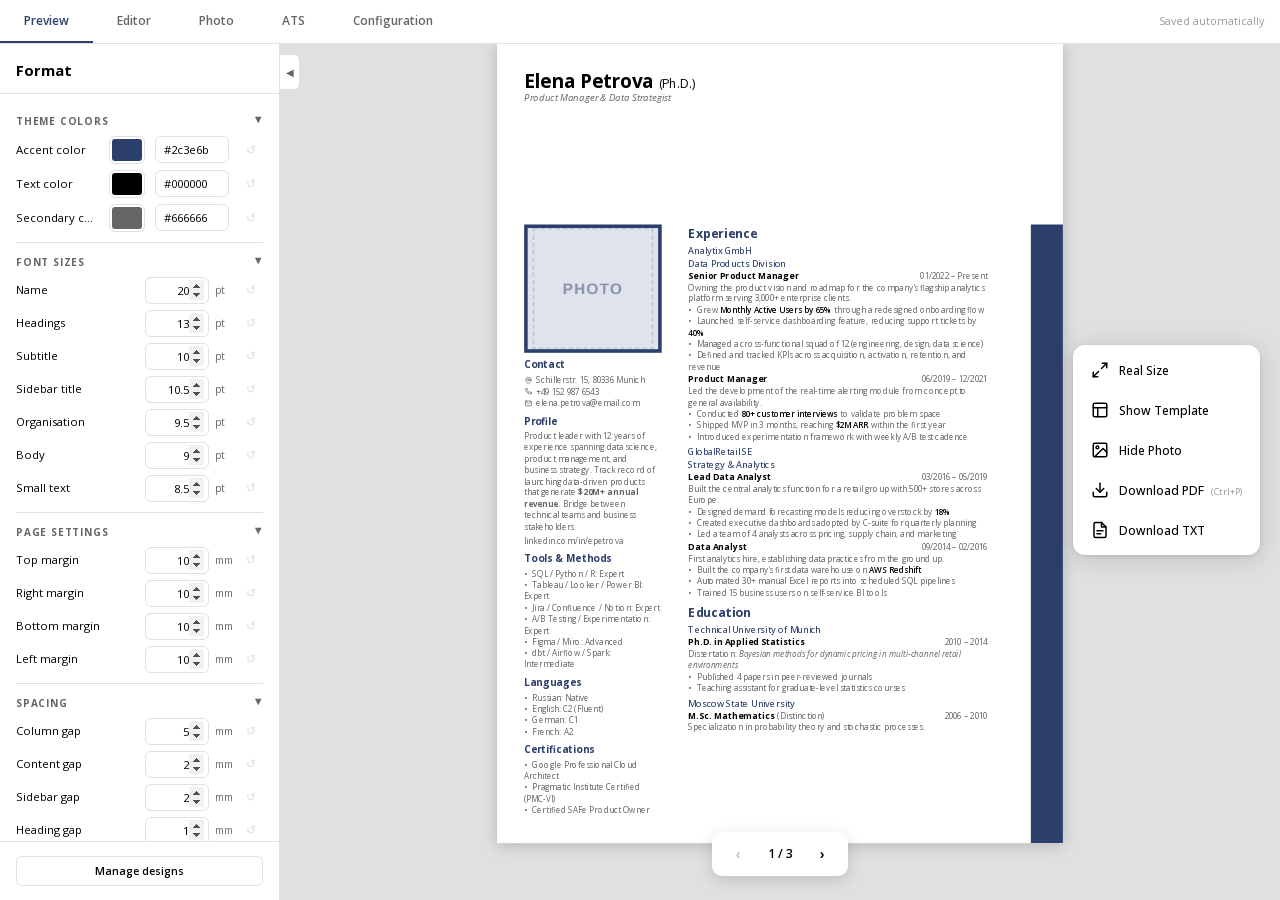
==== commit 6785db88: "Keep hyphenated words on one line; company before department - Short hyphenated words (up to 24 char" ====
--- a/cv.html
+++ b/cv.html
@@ -4,2391 +4,21 @@
 <meta charset="UTF-8">
 <meta name="viewport" content="width=device-width, initial-scale=1.0">
 <title>Blatt – CV</title>
-<style>
-  /* ── Embedded Open Sans (latin + latin-ext; static 400/500/600/700, normal + italic) ──
-     Static instances, not the variable font: Chrome's print-to-PDF embeds variable
-     fonts as Type 3, which ATS parsers and upload virus scanners often choke on. */
-  /* latin-ext */
-  @font-face {
-    font-family: 'Open Sans';
-    font-style: normal;
-    font-weight: 400;
-    font-display: swap;
-    src: url([data-uri]) format('woff2');
-    unicode-range: U+0100-02BA, U+02BD-02C5, U+02C7-02CC, U+02CE-02D7, U+02DD-02FF, U+0304, U+0308, U+0329, U+1D00-1DBF, U+1E00-1E9F, U+1EF2-1EFF, U+2020, U+20A0-20AB, U+20AD-20C0, U+2113, U+2C60-2C7F, U+A720-A7FF;
-  }
-  /* latin */
-  @font-face {
-    font-family: 'Open Sans';
-    font-style: normal;
-    font-weight: 400;
-    font-display: swap;
-    src: url([data-uri]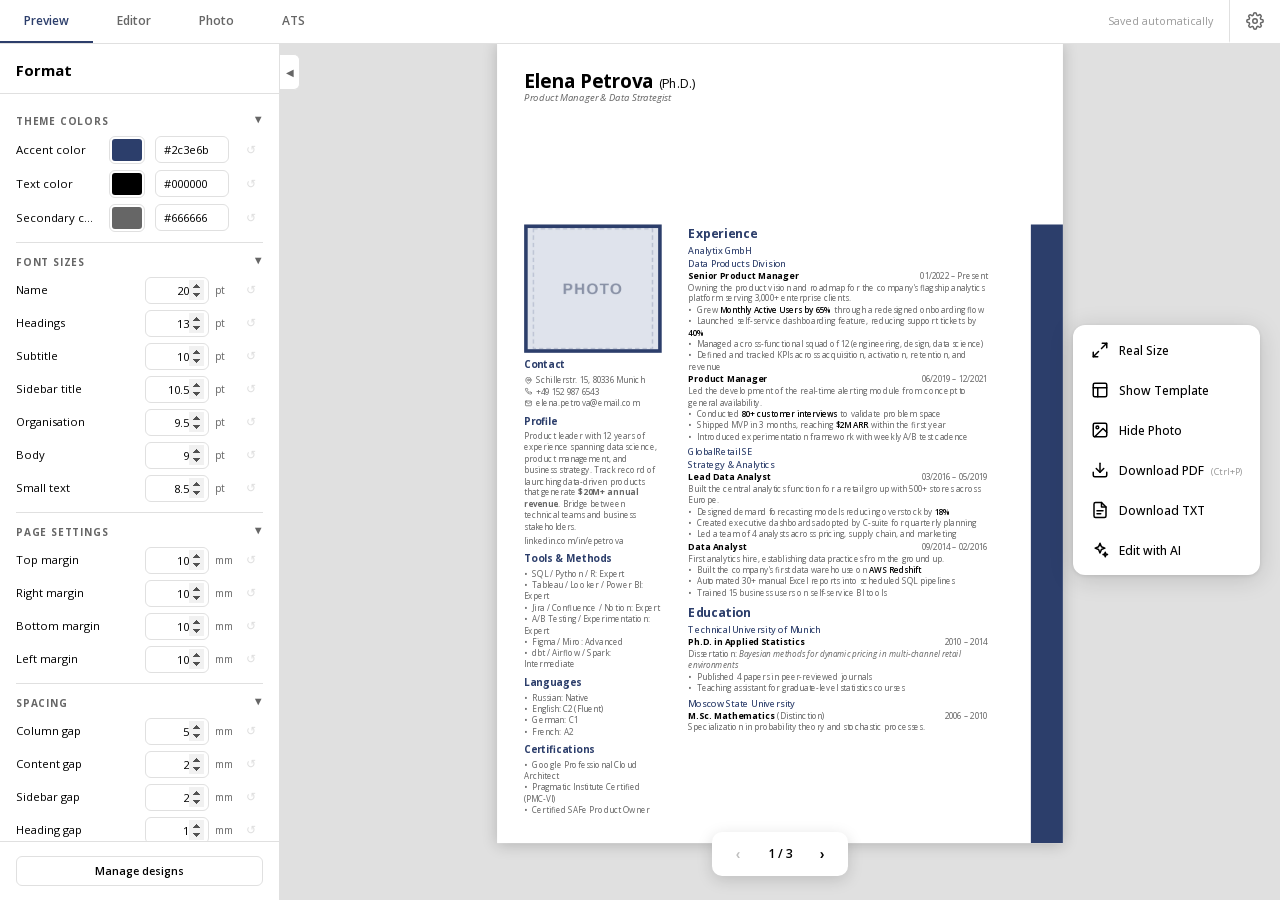
